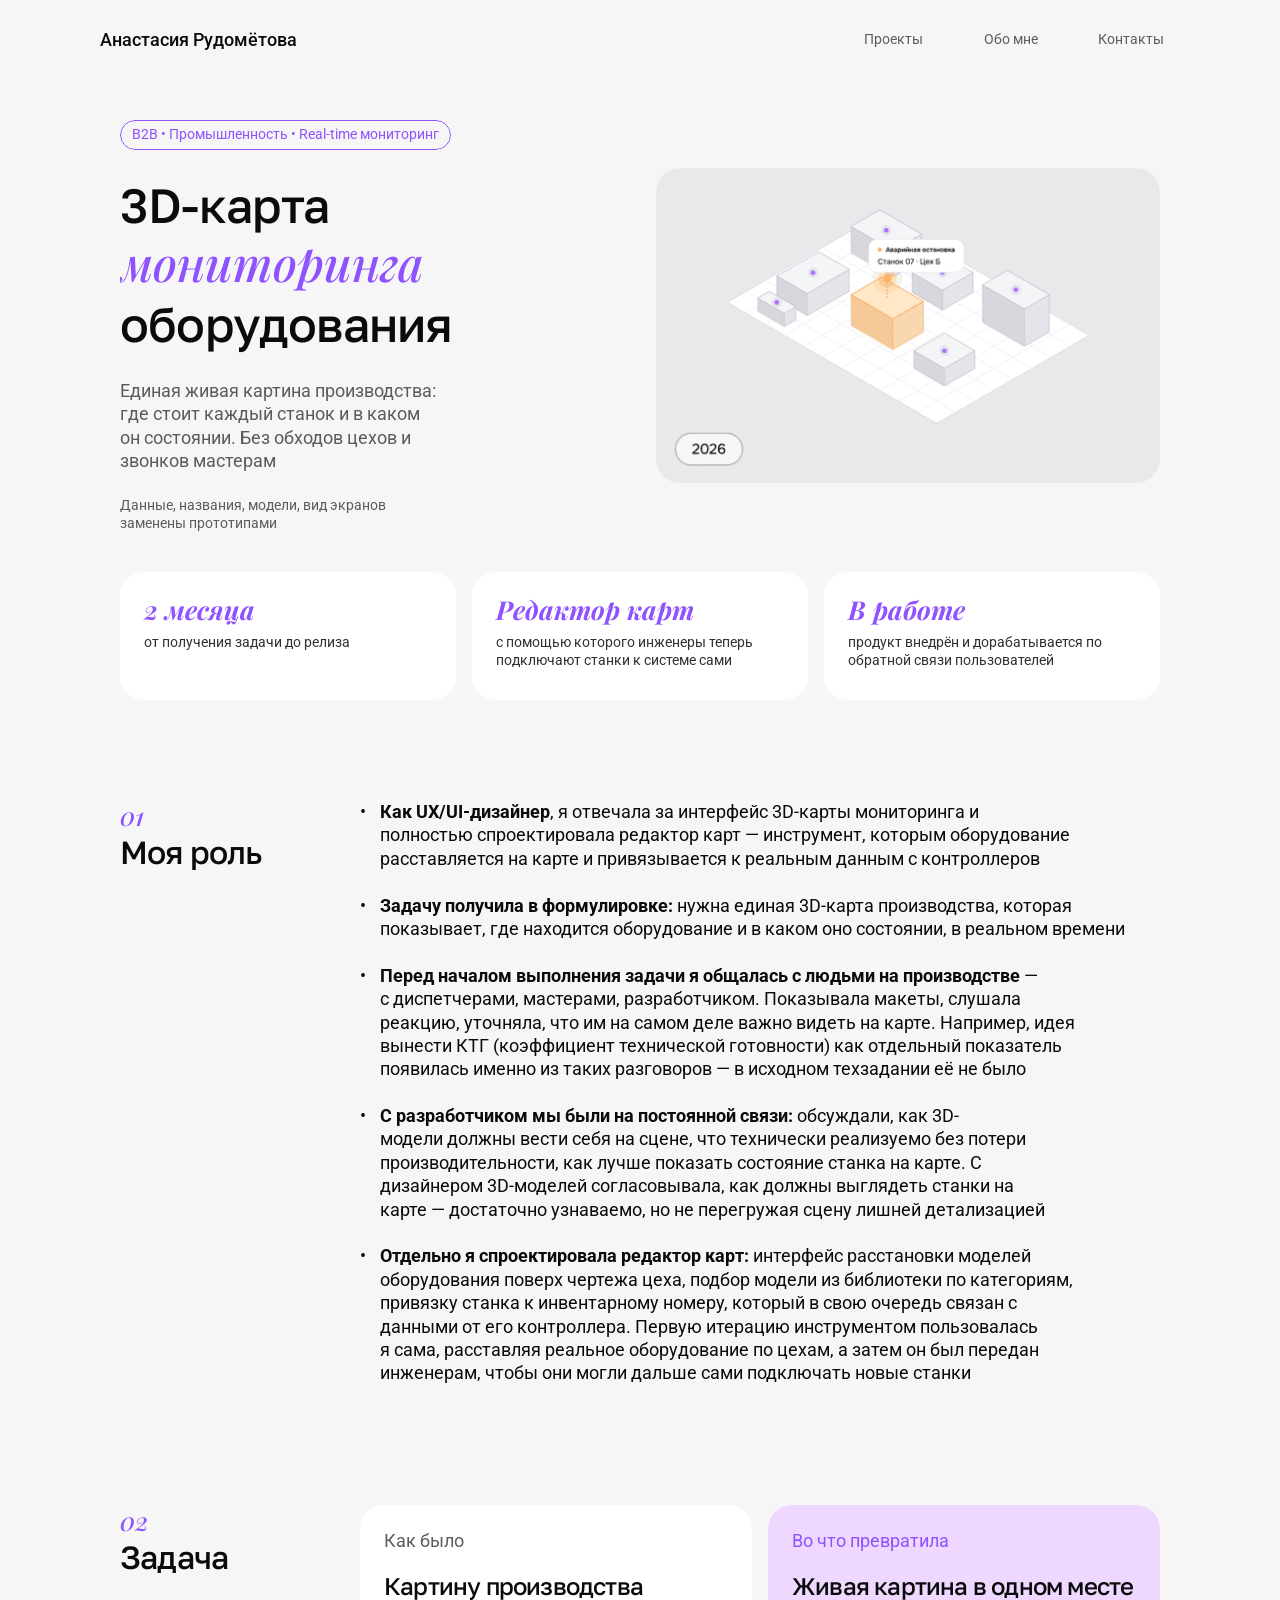
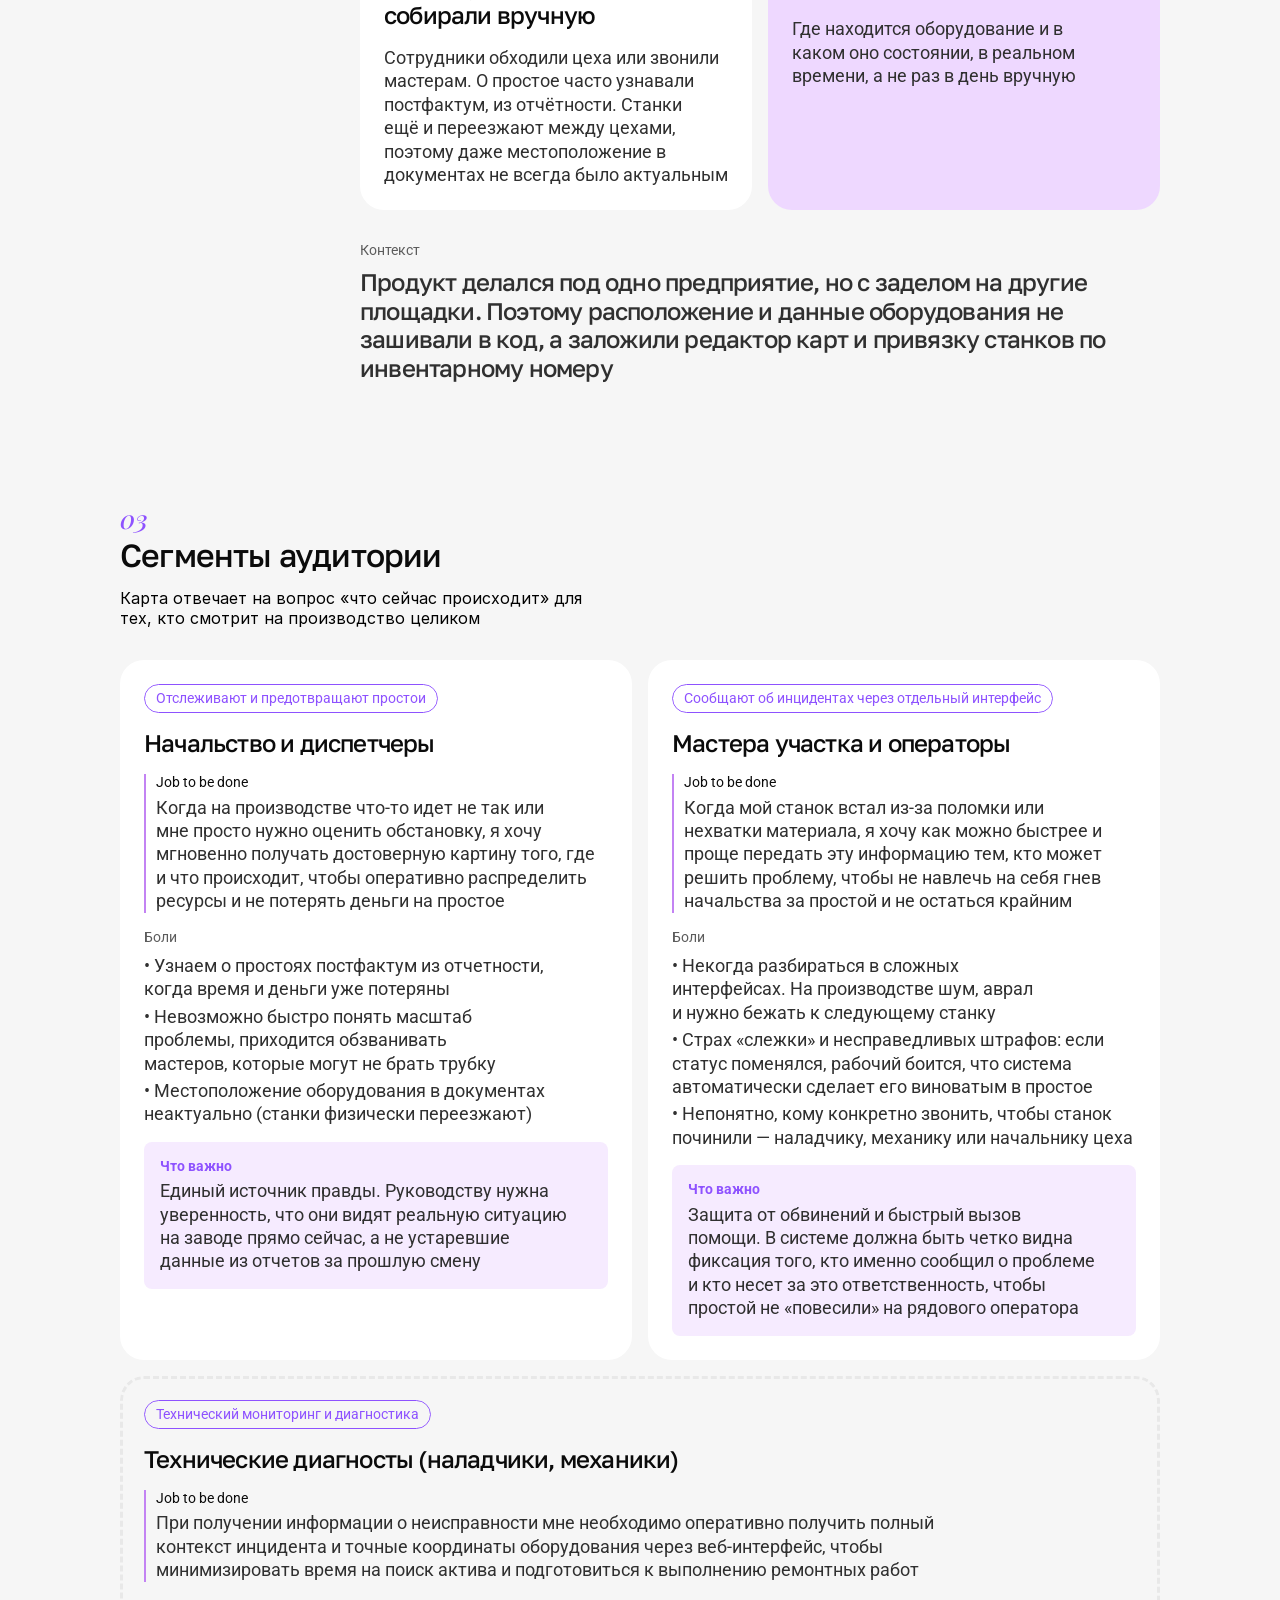
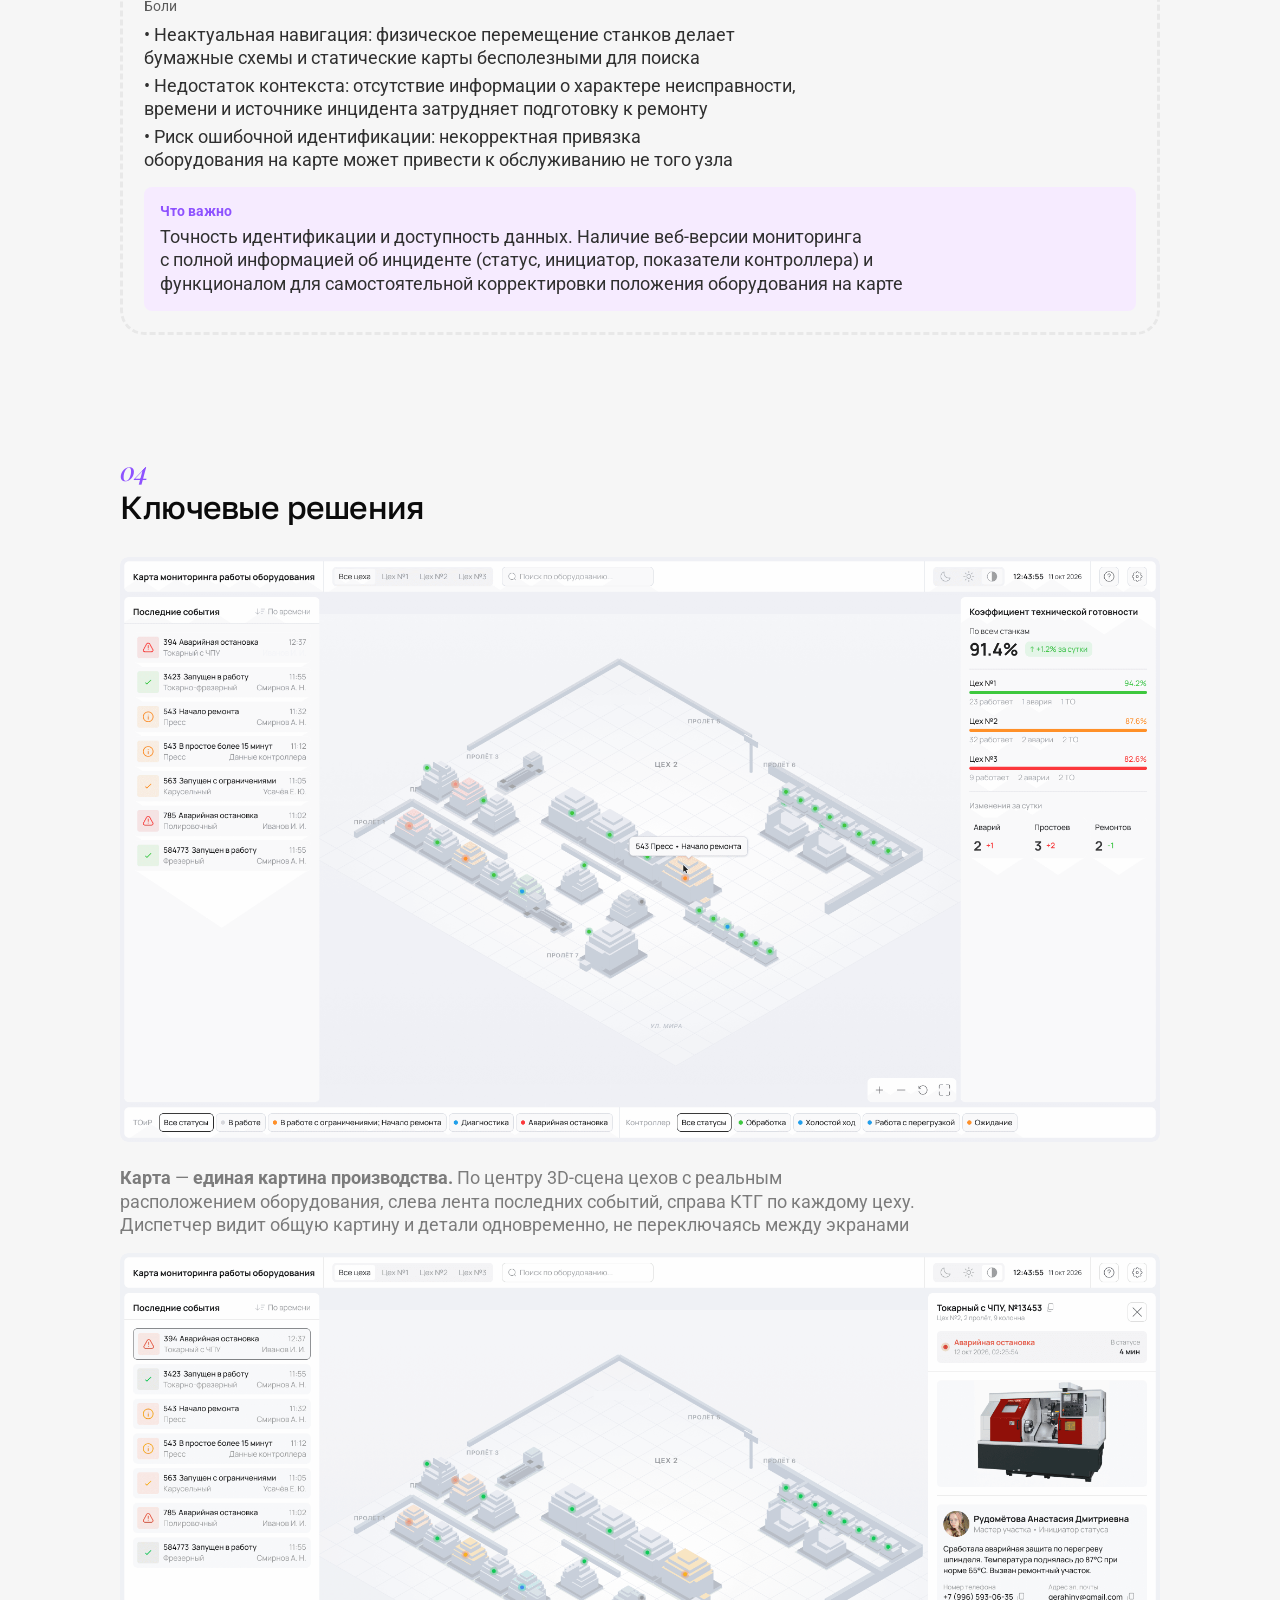
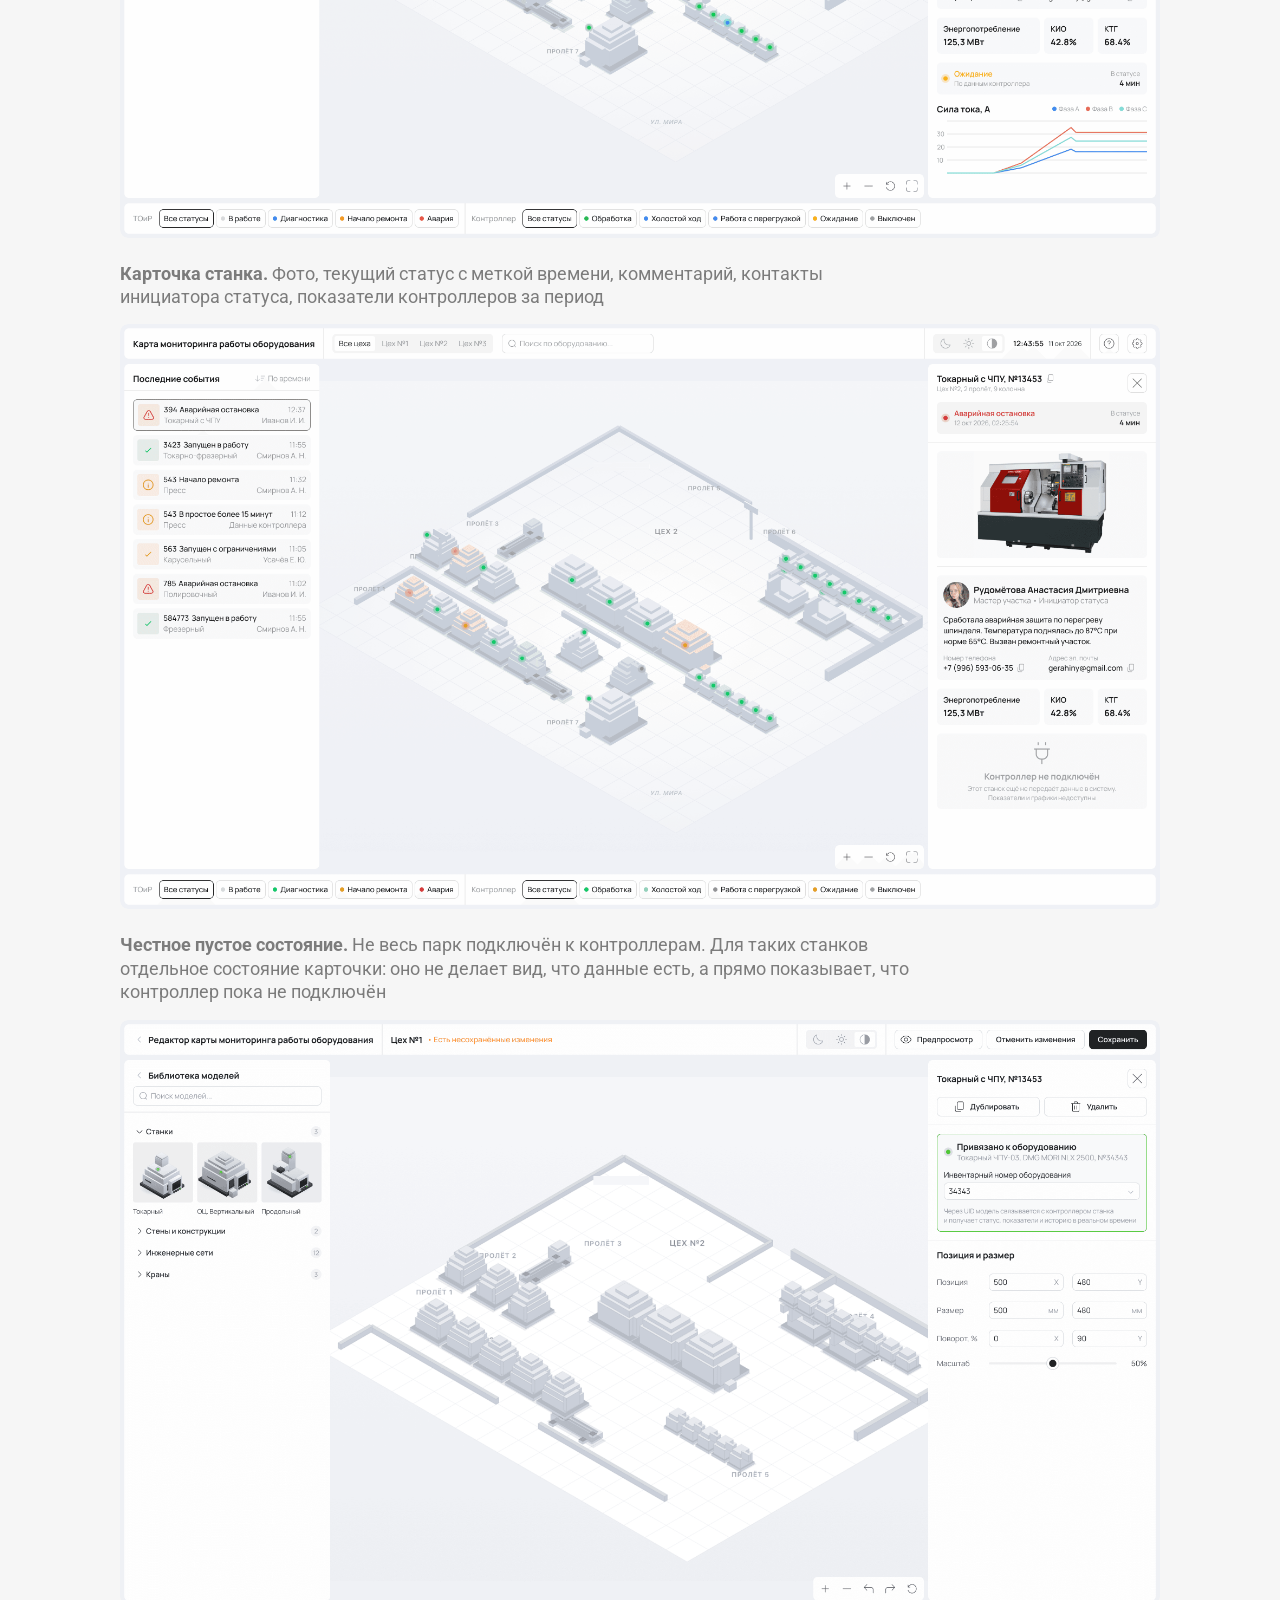
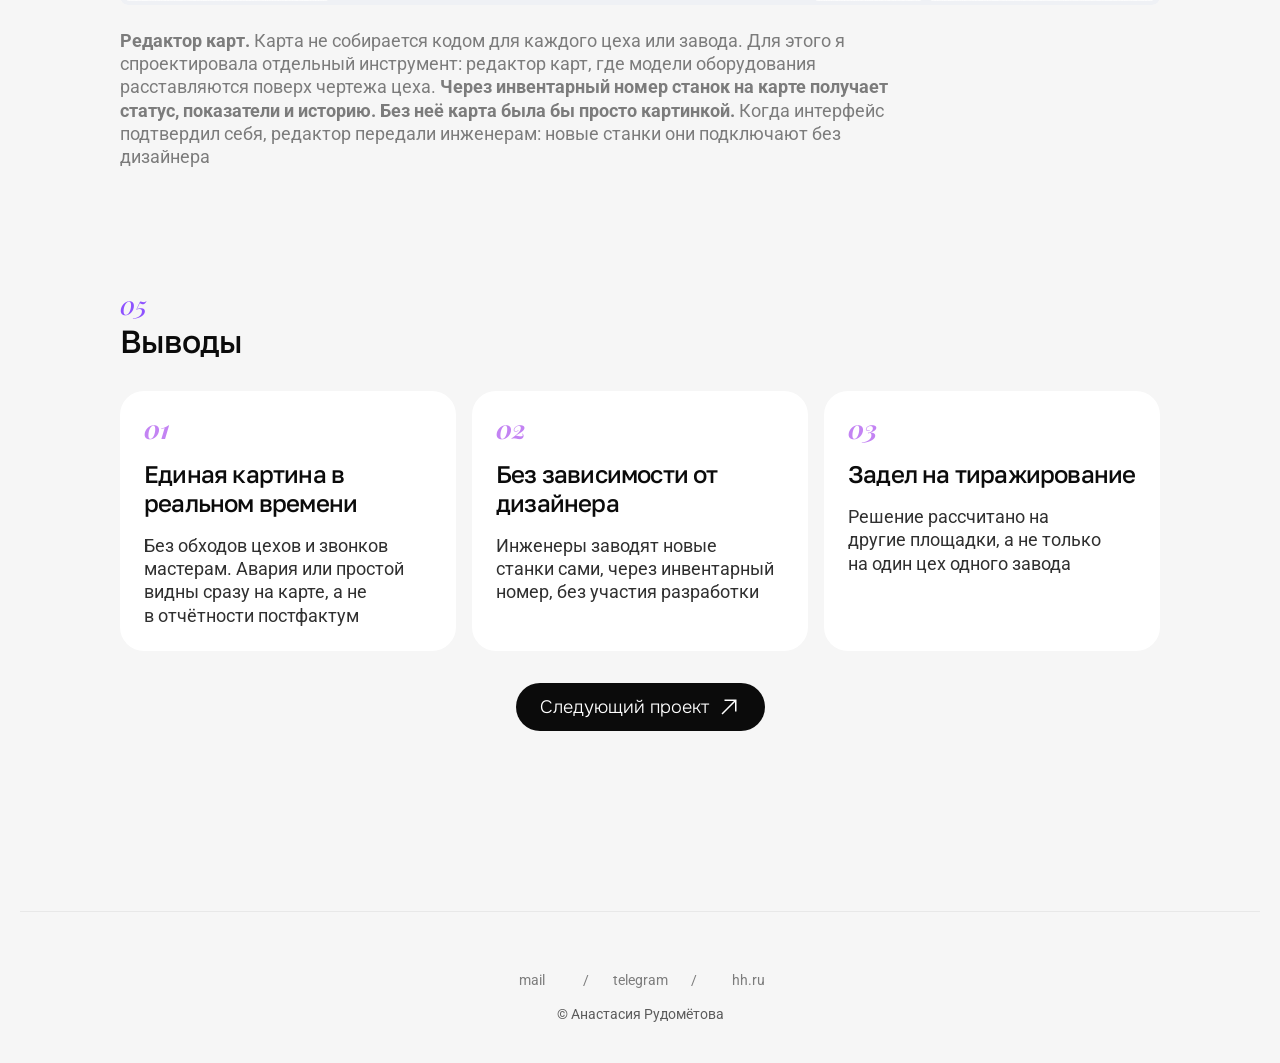
==== 3d-map-incident-monitoring.html @ ee51700d "Перенос сайта с Framer на собственные файлы - Картинки и шрифты (Framer и Google Fonts) скачаны в as" ====
<!DOCTYPE html>


<html dir="ltr" lang="ru">
<head>
<meta charset="utf-8"/>
<meta content="width=device-width" name="viewport"/>

<title>Анастасия Рудомётова | UX/UI дизайнер</title>
<meta content="Продуктовый UX/UI дизайнер с 3+ годами опыта в B2B и корпоративных системах. Проектирую сложные интерфейсы и рабочие процессы. Портфолио и кейсы" name="description"/>





<!-- Open Graph -->
<meta content="website" property="og:type"/>
<meta content="Анастасия Рудомётова | UX/UI дизайнер" property="og:title"/>
<meta content="Продуктовый UX/UI дизайнер с 3+ годами опыта в B2B и корпоративных системах. Проектирую сложные интерфейсы и рабочие процессы. Портфолио и кейсы" property="og:description"/>
<meta content="summary_large_image" name="twitter:card"/>
<meta content="Анастасия Рудомётова | UX/UI дизайнер" name="twitter:title"/>
<meta content="Продуктовый UX/UI дизайнер с 3+ годами опыта в B2B и корпоративных системах. Проектирую сложные интерфейсы и рабочие процессы. Портфолио и кейсы" name="twitter:description"/>

<style data-site-font-css="">/* cyrillic-ext */
@font-face {
  font-family: 'Onest';
  font-style: normal;
  font-weight: 300;
  font-display: swap;
  src: url(/assets/fonts/google/onest-gNMZW3F-SZuj7zOT0IfSjTS16cPhqx-puBtNcWU.woff2) format('woff2');
  unicode-range: U+0460-052F, U+1C80-1C8A, U+20B4, U+2DE0-2DFF, U+A640-A69F, U+FE2E-FE2F;
}
/* cyrillic */
@font-face {
  font-family: 'Onest';
  font-style: normal;
  font-weight: 300;
  font-display: swap;
  src: url(/assets/fonts/google/onest-gNMZW3F-SZuj7zOT0IfSjTS16cPhqx-psRtNcWU.woff2) format('woff2');
  unicode-range: U+0301, U+0400-045F, U+0490-0491, U+04B0-04B1, U+2116;
}
/* math */
@font-face {
  font-family: 'Onest';
  font-style: normal;
  font-weight: 300;
  font-display: swap;
  src: url(/assets/fonts/google/onest-gNMZW3F-SZuj7zOT0IfSjTS16cPhqx-pyRtNcWU.woff2) format('woff2');
  unicode-range: U+0302-0303, U+0305, U+0307-0308, U+0310, U+0312, U+0315, U+031A, U+0326-0327, U+032C, U+032F-0330, U+0332-0333, U+0338, U+033A, U+0346, U+034D, U+0391-03A1, U+03A3-03A9, U+03B1-03C9, U+03D1, U+03D5-03D6, U+03F0-03F1, U+03F4-03F5, U+2016-2017, U+2034-2038, U+203C, U+2040, U+2043, U+2047, U+2050, U+2057, U+205F, U+2070-2071, U+2074-209F, U+20D0-20DC, U+20E1, U+20E5-20EF, U+2100-2112, U+2114-2115, U+2117-2121, U+2123-214F, U+2190, U+2192, U+2194-21AE, U+21B0-21E5, U+21F1-21F2, U+21F4-2211, U+2213-2214, U+2216-22FF, U+2308-230B, U+2310, U+2319, U+231C-2321, U+2336-237A, U+237C, U+2395, U+239B-23B7, U+23D0, U+23DC-23E1, U+2474-2475, U+25AF, U+25B3, U+25B7, U+25BD, U+25C1, U+25CA, U+25CC, U+25FB, U+266D-266F, U+27C0-27FF, U+2900-2AFF, U+2B0E-2B11, U+2B30-2B4C, U+2BFE, U+3030, U+FF5B, U+FF5D, U+1D400-1D7FF, U+1EE00-1EEFF;
}
/* symbols */
@font-face {
  font-family: 'Onest';
  font-style: normal;
  font-weight: 300;
  font-display: swap;
  src: url(/assets/fonts/google/onest-gNMZW3F-SZuj7zOT0IfSjTS16cPhqx-p2xtNcWU.woff2) format('woff2');
  unicode-range: U+0001-000C, U+000E-001F, U+007F-009F, U+20DD-20E0, U+20E2-20E4, U+2150-218F, U+2190, U+2192, U+2194-2199, U+21AF, U+21E6-21F0, U+21F3, U+2218-2219, U+2299, U+22C4-22C6, U+2300-243F, U+2440-244A, U+2460-24FF, U+25A0-27BF, U+2800-28FF, U+2921-2922, U+2981, U+29BF, U+29EB, U+2B00-2BFF, U+4DC0-4DFF, U+FFF9-FFFB, U+10140-1018E, U+10190-1019C, U+101A0, U+101D0-101FD, U+102E0-102FB, U+10E60-10E7E, U+1D2C0-1D2D3, U+1D2E0-1D37F, U+1F000-1F0FF, U+1F100-1F1AE, U+1F1E6-1F1FF, U+1F30D-1F30F, U+1F315, U+1F31C, U+1F31E, U+1F320-1F32C, U+1F336, U+1F378, U+1F37D, U+1F382, U+1F393-1F39F, U+1F3A7-1F3A8, U+1F3AC-1F3AF, U+1F3C2, U+1F3C4-1F3C6, U+1F3CA-1F3CE, U+1F3D4-1F3E0, U+1F3ED, U+1F3F1-1F3F3, U+1F3F5-1F3F7, U+1F408, U+1F415, U+1F41F, U+1F426, U+1F43F, U+1F441-1F442, U+1F444, U+1F446-1F449, U+1F44C-1F44E, U+1F453, U+1F46A, U+1F47D, U+1F4A3, U+1F4B0, U+1F4B3, U+1F4B9, U+1F4BB, U+1F4BF, U+1F4C8-1F4CB, U+1F4D6, U+1F4DA, U+1F4DF, U+1F4E3-1F4E6, U+1F4EA-1F4ED, U+1F4F7, U+1F4F9-1F4FB, U+1F4FD-1F4FE, U+1F503, U+1F507-1F50B, U+1F50D, U+1F512-1F513, U+1F53E-1F54A, U+1F54F-1F5FA, U+1F610, U+1F650-1F67F, U+1F687, U+1F68D, U+1F691, U+1F694, U+1F698, U+1F6AD, U+1F6B2, U+1F6B9-1F6BA, U+1F6BC, U+1F6C6-1F6CF, U+1F6D3-1F6D7, U+1F6E0-1F6EA, U+1F6F0-1F6F3, U+1F6F7-1F6FC, U+1F700-1F80B, U+1F810-1F847, U+1F850-1F859, U+1F860-1F887, U+1F890-1F8AD, U+1F8B0-1F8BB, U+1F8C0-1F8C1, U+1F8D0-1F8D8, U+1F900-1F90B, U+1F93B, U+1F946, U+1F984, U+1F996, U+1F9E9, U+1FA00-1FA6F, U+1FA70-1FA7C, U+1FA80-1FAC6, U+1FAC8, U+1FACC-1FADD, U+1FADF-1FAEB, U+1FAEF-1FAFA, U+1FB00-1FBFF;
}
/* vietnamese */
@font-face {
  font-family: 'Onest';
  font-style: normal;
  font-weight: 300;
  font-display: swap;
  src: url(/assets/fonts/google/onest-gNMZW3F-SZuj7zOT0IfSjTS16cPhqx-puhtNcWU.woff2) format('woff2');
  unicode-range: U+0102-0103, U+0110-0111, U+0128-0129, U+0168-0169, U+01A0-01A1, U+01AF-01B0, U+0300-0301, U+0303-0304, U+0308-0309, U+0323, U+0329, U+1EA0-1EF9, U+20AB;
}
/* latin-ext */
@font-face {
  font-family: 'Onest';
  font-style: normal;
  font-weight: 300;
  font-display: swap;
  src: url(/assets/fonts/google/onest-gNMZW3F-SZuj7zOT0IfSjTS16cPhqx-puxtNcWU.woff2) format('woff2');
  unicode-range: U+0100-02BA, U+02BD-02C5, U+02C7-02CC, U+02CE-02D7, U+02DD-02FF, U+0304, U+0308, U+0329, U+1D00-1DBF, U+1E00-1E9F, U+1EF2-1EFF, U+2020, U+20A0-20AB, U+20AD-20C4, U+2113, U+2C60-2C7F, U+A720-A7FF;
}
/* latin */
@font-face {
  font-family: 'Onest';
  font-style: normal;
  font-weight: 300;
  font-display: swap;
  src: url(/assets/fonts/google/onest-gNMZW3F-SZuj7zOT0IfSjTS16cPhqx-ptRtN.woff2) format('woff2');
  unicode-range: U+0000-00FF, U+0131, U+0152-0153, U+02BB-02BC, U+02C6, U+02DA, U+02DC, U+0304, U+0308, U+0329, U+2000-206F, U+20AC, U+2122, U+2191, U+2193, U+2212, U+2215, U+FEFF, U+FFFD;
}

@font-face { font-family: "Golos Text"; src: url("/assets/fonts/google/golostext-q5uXsoe9Lv5t7Meb31EcOR9UdVTNs822plVRRQ5ZEr8zXcyx.woff2"); font-display: swap; font-style: normal; font-weight: 400 }
@font-face { font-family: "Playfair Display"; src: url("/assets/fonts/google/playfairdisplay-nuFRD-vYSZviVYUb_rj3ij__anPXDTnCjmHKM4nYO7KN_pqTbtPK-F2rA0s.woff2"); font-display: swap; font-style: italic; font-weight: 500 }
@font-face { font-family: "Golos Text"; src: url("/assets/fonts/google/golostext-q5uXsoe9Lv5t7Meb31EcOR9UdVTNs822plVjRQ5ZEr8zXcyx.woff2"); font-display: swap; font-style: normal; font-weight: 500 }
@font-face { font-family: "Playfair Display"; src: url("/assets/fonts/google/playfairdisplay-nuFRD-vYSZviVYUb_rj3ij__anPXDTnCjmHKM4nYO7KN_qiTbtPK-F2rA0s.woff2"); font-display: swap; font-style: italic; font-weight: 400 }
@font-face { font-family: "Roboto"; src: url("/assets/fonts/google/roboto-KFOMCnqEu92Fr1ME7kSn66aGLdTylUAMQXC89YmC2DPNWubEbWmWggvWl0Qn.woff2"); font-display: swap; font-style: normal; font-weight: 400 }
@font-face { font-family: "Roboto"; src: url("/assets/fonts/google/roboto-KFOMCnqEu92Fr1ME7kSn66aGLdTylUAMQXC89YmC2DPNWuYjammWggvWl0Qn.woff2"); font-display: swap; font-style: normal; font-weight: 700 }
@font-face { font-family: "Roboto"; src: url("/assets/fonts/google/roboto-KFOKCnqEu92Fr1Mu53ZEC9_Vu3r1gIhOszmOClHrs6ljXfMMLmbXiAr0klQnx24.woff2"); font-display: swap; font-style: italic; font-weight: 700 }
@font-face { font-family: "Roboto"; src: url("/assets/fonts/google/roboto-KFOKCnqEu92Fr1Mu53ZEC9_Vu3r1gIhOszmOClHrs6ljXfMMLoHQiAr0klQnx24.woff2"); font-display: swap; font-style: italic; font-weight: 400 }
@font-face { font-family: "Golos Text"; src: url("/assets/fonts/google/golostext-q5uXsoe9Lv5t7Meb31EcOR9UdVTNs822plW2Qg5ZEr8zXcyx.woff2"); font-display: swap; font-style: normal; font-weight: 700 }
@font-face { font-family: "Playfair Display"; src: url("/assets/fonts/google/playfairdisplay-nuFRD-vYSZviVYUb_rj3ij__anPXDTnCjmHKM4nYO7KN_k-UbtPK-F2rA0s.woff2"); font-display: swap; font-style: italic; font-weight: 700 }
@font-face { font-family: "Roboto"; src: url("/assets/fonts/google/roboto-KFOMCnqEu92Fr1ME7kSn66aGLdTylUAMQXC89YmC2DPNWub2bWmWggvWl0Qn.woff2"); font-display: swap; font-style: normal; font-weight: 500 }
@font-face { font-family: "Roboto"; src: url("/assets/fonts/google/roboto-KFOKCnqEu92Fr1Mu53ZEC9_Vu3r1gIhOszmOClHrs6ljXfMMLl_XiAr0klQnx24.woff2"); font-display: swap; font-style: italic; font-weight: 600 }
@font-face { font-family: "Roboto"; src: url("/assets/fonts/google/roboto-KFOKCnqEu92Fr1Mu53ZEC9_Vu3r1gIhOszmOClHrs6ljXfMMLrPQiAr0klQnx24.woff2"); font-display: swap; font-style: italic; font-weight: 500 }
@font-face { font-family: "Inter"; src: url("/assets/fonts/05KsVHGDmqXSBXM4yRZ65P8i0s.woff2"); font-style: italic; font-weight: 900; unicode-range: U+0460-052F, U+1C80-1C88, U+20B4, U+2DE0-2DFF, U+A640-A69F, U+FE2E-FE2F }
@font-face { font-family: "Inter"; src: url("/assets/fonts/ky8ovPukK4dJ1Pxq74qGhOqCYI.woff2"); font-style: italic; font-weight: 900; unicode-range: U+0301, U+0400-045F, U+0490-0491, U+04B0-04B1, U+2116 }
@font-face { font-family: "Inter"; src: url("/assets/fonts/vvNSqIj42qeQ2bvCRBIWKHscrc.woff2"); font-style: italic; font-weight: 900; unicode-range: U+1F00-1FFF }
@font-face { font-family: "Inter"; src: url("/assets/fonts/3ZmXbBKToJifDV9gwcifVd1tEY.woff2"); font-style: italic; font-weight: 900; unicode-range: U+0370-03FF }
@font-face { font-family: "Inter"; src: url("/assets/fonts/FNfhX3dt4ChuLJq2PwdlxHO7PU.woff2"); font-style: italic; font-weight: 900; unicode-range: U+0100-024F, U+0259, U+1E00-1EFF, U+2020, U+20A0-20AB, U+20AD-20CF, U+2113, U+2C60-2C7F, U+A720-A7FF }
@font-face { font-family: "Inter"; src: url("/assets/fonts/gcnfba68tfm7qAyrWRCf9r34jg.woff2"); font-style: italic; font-weight: 900; unicode-range: U+0000-00FF, U+0131, U+0152-0153, U+02BB-02BC, U+02C6, U+02DA, U+02DC, U+2000-206F, U+2070, U+2074-207E, U+2080-208E, U+20AC, U+2122, U+2191, U+2193, U+2212, U+2215, U+FEFF, U+FFFD }
@font-face { font-family: "Inter"; src: url("/assets/fonts/efTfQcBJ53kM2pB1hezSZ3RDUFs.woff2"); font-style: italic; font-weight: 900; unicode-range: U+0102-0103, U+0110-0111, U+0128-0129, U+0168-0169, U+01A0-01A1, U+01AF-01B0, U+1EA0-1EF9, U+20AB }
@font-face { font-family: "Inter"; src: url("/assets/fonts/H89BbHkbHDzlxZzxi8uPzTsp90.woff2"); font-display: swap; font-style: italic; font-weight: 700; unicode-range: U+0460-052F, U+1C80-1C88, U+20B4, U+2DE0-2DFF, U+A640-A69F, U+FE2E-FE2F }
@font-face { font-family: "Inter"; src: url("/assets/fonts/u6gJwDuwB143kpNK1T1MDKDWkMc.woff2"); font-display: swap; font-style: italic; font-weight: 700; unicode-range: U+0301, U+0400-045F, U+0490-0491, U+04B0-04B1, U+2116 }
@font-face { font-family: "Inter"; src: url("/assets/fonts/43sJ6MfOPh1LCJt46OvyDuSbA6o.woff2"); font-display: swap; font-style: italic; font-weight: 700; unicode-range: U+1F00-1FFF }
@font-face { font-family: "Inter"; src: url("/assets/fonts/wccHG0r4gBDAIRhfHiOlq6oEkqw.woff2"); font-display: swap; font-style: italic; font-weight: 700; unicode-range: U+0370-03FF }
@font-face { font-family: "Inter"; src: url("/assets/fonts/WZ367JPwf9bRW6LdTHN8rXgSjw.woff2"); font-display: swap; font-style: italic; font-weight: 700; unicode-range: U+0100-024F, U+0259, U+1E00-1EFF, U+2020, U+20A0-20AB, U+20AD-20CF, U+2113, U+2C60-2C7F, U+A720-A7FF }
@font-face { font-family: "Inter"; src: url("/assets/fonts/ia3uin3hQWqDrVloC1zEtYHWw.woff2"); font-display: swap; font-style: italic; font-weight: 700; unicode-range: U+0000-00FF, U+0131, U+0152-0153, U+02BB-02BC, U+02C6, U+02DA, U+02DC, U+2000-206F, U+2070, U+2074-207E, U+2080-208E, U+20AC, U+2122, U+2191, U+2193, U+2212, U+2215, U+FEFF, U+FFFD }
@font-face { font-family: "Inter"; src: url("/assets/fonts/2A4Xx7CngadFGlVV4xrO06OBHY.woff2"); font-display: swap; font-style: italic; font-weight: 700; unicode-range: U+0102-0103, U+0110-0111, U+0128-0129, U+0168-0169, U+01A0-01A1, U+01AF-01B0, U+1EA0-1EF9, U+20AB }
@font-face { font-family: "Inter"; src: url("/assets/fonts/mkY5Sgyq51ik0AMrSBwhm9DJg.woff2"); font-style: normal; font-weight: 900; unicode-range: U+0460-052F, U+1C80-1C88, U+20B4, U+2DE0-2DFF, U+A640-A69F, U+FE2E-FE2F }
@font-face { font-family: "Inter"; src: url("/assets/fonts/X5hj6qzcHUYv7h1390c8Rhm6550.woff2"); font-style: normal; font-weight: 900; unicode-range: U+0301, U+0400-045F, U+0490-0491, U+04B0-04B1, U+2116 }
@font-face { font-family: "Inter"; src: url("/assets/fonts/gQhNpS3tN86g8RcVKYUUaKt2oMQ.woff2"); font-style: normal; font-weight: 900; unicode-range: U+1F00-1FFF }
@font-face { font-family: "Inter"; src: url("/assets/fonts/cugnVhSraaRyANCaUtI5FV17wk.woff2"); font-style: normal; font-weight: 900; unicode-range: U+0370-03FF }
@font-face { font-family: "Inter"; src: url("/assets/fonts/5HcVoGak8k5agFJSaKa4floXVu0.woff2"); font-style: normal; font-weight: 900; unicode-range: U+0100-024F, U+0259, U+1E00-1EFF, U+2020, U+20A0-20AB, U+20AD-20CF, U+2113, U+2C60-2C7F, U+A720-A7FF }
@font-face { font-family: "Inter"; src: url("/assets/fonts/rZ5DdENNqIdFTIyQQiP5isO7M.woff2"); font-style: normal; font-weight: 900; unicode-range: U+0000-00FF, U+0131, U+0152-0153, U+02BB-02BC, U+02C6, U+02DA, U+02DC, U+2000-206F, U+2070, U+2074-207E, U+2080-208E, U+20AC, U+2122, U+2191, U+2193, U+2212, U+2215, U+FEFF, U+FFFD }
@font-face { font-family: "Inter"; src: url("/assets/fonts/P2Bw01CtL0b9wqygO0sSVogWbo.woff2"); font-style: normal; font-weight: 900; unicode-range: U+0102-0103, U+0110-0111, U+0128-0129, U+0168-0169, U+01A0-01A1, U+01AF-01B0, U+1EA0-1EF9, U+20AB }
@font-face { font-family: "Montserrat"; src: url("/assets/fonts/DI2GHUWG3WKRXISSCTNDMTWKWZC25UIW.woff2"); font-display: swap; font-style: normal; font-weight: 400 }
@font-face { font-family: "Inter"; src: url("/assets/fonts/5vvr9Vy74if2I6bQbJvbw7SY1pQ.woff2"); font-display: swap; font-style: normal; font-weight: 400; unicode-range: U+0460-052F, U+1C80-1C88, U+20B4, U+2DE0-2DFF, U+A640-A69F, U+FE2E-FE2F }
@font-face { font-family: "Inter"; src: url("/assets/fonts/EOr0mi4hNtlgWNn9if640EZzXCo.woff2"); font-display: swap; font-style: normal; font-weight: 400; unicode-range: U+0301, U+0400-045F, U+0490-0491, U+04B0-04B1, U+2116 }
@font-face { font-family: "Inter"; src: url("/assets/fonts/Y9k9QrlZAqio88Klkmbd8VoMQc.woff2"); font-display: swap; font-style: normal; font-weight: 400; unicode-range: U+1F00-1FFF }
@font-face { font-family: "Inter"; src: url("/assets/fonts/OYrD2tBIBPvoJXiIHnLoOXnY9M.woff2"); font-display: swap; font-style: normal; font-weight: 400; unicode-range: U+0370-03FF }
@font-face { font-family: "Inter"; src: url("/assets/fonts/JeYwfuaPfZHQhEG8U5gtPDZ7WQ.woff2"); font-display: swap; font-style: normal; font-weight: 400; unicode-range: U+0100-024F, U+0259, U+1E00-1EFF, U+2020, U+20A0-20AB, U+20AD-20CF, U+2113, U+2C60-2C7F, U+A720-A7FF }
@font-face { font-family: "Inter"; src: url("/assets/fonts/GrgcKwrN6d3Uz8EwcLHZxwEfC4.woff2"); font-display: swap; font-style: normal; font-weight: 400; unicode-range: U+0000-00FF, U+0131, U+0152-0153, U+02BB-02BC, U+02C6, U+02DA, U+02DC, U+2000-206F, U+2070, U+2074-207E, U+2080-208E, U+20AC, U+2122, U+2191, U+2193, U+2212, U+2215, U+FEFF, U+FFFD }
@font-face { font-family: "Inter"; src: url("/assets/fonts/b6Y37FthZeALduNqHicBT6FutY.woff2"); font-display: swap; font-style: normal; font-weight: 400; unicode-range: U+0102-0103, U+0110-0111, U+0128-0129, U+0168-0169, U+01A0-01A1, U+01AF-01B0, U+1EA0-1EF9, U+20AB }
@font-face { font-family: "Inter"; src: url("/assets/fonts/DpPBYI0sL4fYLgAkX8KXOPVt7c.woff2"); font-display: swap; font-style: normal; font-weight: 700; unicode-range: U+0460-052F, U+1C80-1C88, U+20B4, U+2DE0-2DFF, U+A640-A69F, U+FE2E-FE2F }
@font-face { font-family: "Inter"; src: url("/assets/fonts/4RAEQdEOrcnDkhHiiCbJOw92Lk.woff2"); font-display: swap; font-style: normal; font-weight: 700; unicode-range: U+0301, U+0400-045F, U+0490-0491, U+04B0-04B1, U+2116 }
@font-face { font-family: "Inter"; src: url("/assets/fonts/1K3W8DizY3v4emK8Mb08YHxTbs.woff2"); font-display: swap; font-style: normal; font-weight: 700; unicode-range: U+1F00-1FFF }
@font-face { font-family: "Inter"; src: url("/assets/fonts/tUSCtfYVM1I1IchuyCwz9gDdQ.woff2"); font-display: swap; font-style: normal; font-weight: 700; unicode-range: U+0370-03FF }
@font-face { font-family: "Inter"; src: url("/assets/fonts/VgYFWiwsAC5OYxAycRXXvhze58.woff2"); font-display: swap; font-style: normal; font-weight: 700; unicode-range: U+0100-024F, U+0259, U+1E00-1EFF, U+2020, U+20A0-20AB, U+20AD-20CF, U+2113, U+2C60-2C7F, U+A720-A7FF }
@font-face { font-family: "Inter"; src: url("/assets/fonts/syRNPWzAMIrcJ3wIlPIP43KjQs.woff2"); font-display: swap; font-style: normal; font-weight: 700; unicode-range: U+0000-00FF, U+0131, U+0152-0153, U+02BB-02BC, U+02C6, U+02DA, U+02DC, U+2000-206F, U+2070, U+2074-207E, U+2080-208E, U+20AC, U+2122, U+2191, U+2193, U+2212, U+2215, U+FEFF, U+FFFD }
@font-face { font-family: "Inter"; src: url("/assets/fonts/GIryZETIX4IFypco5pYZONKhJIo.woff2"); font-display: swap; font-style: normal; font-weight: 700; unicode-range: U+0102-0103, U+0110-0111, U+0128-0129, U+0168-0169, U+01A0-01A1, U+01AF-01B0, U+1EA0-1EF9, U+20AB }
@font-face { font-family: "Onest Placeholder"; src: local("Arial"); ascent-override: 91.42%; descent-override: 28.75%; line-gap-override: 0.00%; size-adjust: 106.10% }
@font-face { font-family: "Golos Text Placeholder"; src: local("Arial"); ascent-override: 90.05%; descent-override: 20.21%; line-gap-override: 0.00%; size-adjust: 108.83% }
@font-face { font-family: "Playfair Display Placeholder"; src: local("Times New Roman"); ascent-override: 97.38%; descent-override: 22.59%; line-gap-override: 0.00%; size-adjust: 111.11% }
@font-face { font-family: "Roboto Placeholder"; src: local("Arial"); ascent-override: 92.43%; descent-override: 24.32%; line-gap-override: 0.00%; size-adjust: 100.37% }
@font-face { font-family: "Inter Placeholder"; src: local("Arial"); ascent-override: 89.79%; descent-override: 22.36%; line-gap-override: 0.00%; size-adjust: 107.89% }
@font-face { font-family: "Montserrat Placeholder"; src: local("Arial"); ascent-override: 84.95%; descent-override: 22.03%; line-gap-override: 0.00%; size-adjust: 113.95% }</style>


<!-- Initialize gtag before head-end custom code can call it. -->
<script>
	  window.dataLayer = window.dataLayer || [];
	  function gtag(){window.dataLayer.push(arguments);}
	  gtag('js', new Date());
	  gtag('config', 'G-B1NQM0LFKT');
	</script>
<meta content="max-image-preview:large" name="robots"/><style data-site-breakpoint-css="">@media(min-width: 1440px){.hidden-130nw8t{display:none!important}}@media(min-width: 1200px) and (max-width: 1439.98px){.hidden-zsbk3p{display:none!important}}@media(min-width: 810px) and (max-width: 1199.98px){.hidden-xx6iy0{display:none!important}}@media(max-width: 809.98px){.hidden-1xh9mdn{display:none!important}}@media(min-width: 1440px){.hidden-1xy0toq{display:none!important}}@media(min-width: 1200px) and (max-width: 1439.98px){.hidden-152glpt{display:none!important}}@media(min-width: 810px) and (max-width: 1199.98px){.hidden-1mdj16h{display:none!important}}@media(max-width: 809.98px){.hidden-71cz7w{display:none!important}}</style><style data-site-components="site-lib-cursors-host site-2I9Iv PropertyOverrides site-d1bxR site-lib-combinedCSSRules site-xv9gG site-O4AFV site-wYYt9 site-BKcOv site-E4Mml site-DRJ1o site-8s2c9 site-svRbB site-LRD21 site-UT5PH" data-site-css-ssr-minified="">html,body,#main{box-sizing:border-box;margin:0;padding:0}:root{-webkit-font-smoothing:antialiased;-moz-osx-font-smoothing:grayscale}*{box-sizing:border-box;-webkit-font-smoothing:inherit}h1,h2,h3,h4,h5,h6,p,figure{margin:0}body,input,textarea,select,button{font-family:sans-serif;font-size:12px}body{--token-597da178-2e77-4bea-8eb7-f12f5010f083:#c383f3;--token-c40000ae-904f-4928-80cb-4b854d70c0b4:#000;--token-2b9e9f96-0c35-4795-b915-59e721620b20:#7c7c7c;--token-028a1df2-9373-4cb0-8cc7-a6b1512a0cab:#f6f6f6;--token-790325e6-a4e0-4195-a182-d715595749b3:#00aaff80;--token-8d589923-b843-4a88-886d-50bf1e3f9a40:#0b0b0b;--token-21c2ef3c-f6a4-4ada-af40-ed071854e915:#e8e8e8;--token-c6d9d641-5b9c-4baf-85bf-3ecf83f1b8ed:#fff;--token-31bf6bfa-a083-41c5-b025-2cdc040f92d8:#f6f6f6;--token-a91b8625-a397-4ffa-aebf-00fd1ff18ca9:#fff;--token-fa39f602-c1df-41e0-abf1-78c1c63a645f:#5c5c5c;--token-f6d4c585-ff89-4182-b607-9d5da8c1ebc4:#fff;--token-aff6908e-9a16-4456-928d-df3b4ad1fc61:#eed8ff;--token-4059a8c3-0701-4ba5-9dab-781874a53501:#e1b8ff;--token-95384be9-283e-48f3-8c7a-61d7069ebf1c:#8e52ff;--token-ddbab71c-331e-414f-ba86-1d262e729217:#000;--token-4caef65f-d325-4cd6-9353-617bd3de467a:#ebebeb;--token-342ee82f-0eae-4ad0-a3f2-7aa809c93e85:#c383f3;--token-bfe0ac6f-e097-48f7-a2bd-ebc6d586f42a:#0006;--token-99e9f4a8-a01c-4d09-ad21-032d659b5108:#303030}@media (prefers-color-scheme:dark){body{--token-a91b8625-a397-4ffa-aebf-00fd1ff18ca9:#121212;--token-f6d4c585-ff89-4182-b607-9d5da8c1ebc4:#000}}@supports (z-index:calc(infinity)){#__site-badge-container{--infinity:infinity}}#__site-badge-container{pointer-events:none;width:100%;z-index:calc(var(--infinity,2147480000));justify-content:flex-end;padding:20px;display:flex;position:fixed;bottom:0}@supports (background:-webkit-named-image(i)) and (not (grid-template-rows:subgrid)){body{--site-will-change-override:transform}}@supports (background:-webkit-named-image(i)) and (not (position-area:top right)){body{--site-will-change-filter-override:filter}}[data-site-component-type=Text] div div span,[data-site-component-type=Text] a div span,[data-site-component-type=Text] span span span,[data-site-component-type=Text] p span span,[data-site-component-type=Text] h1 span span,[data-site-component-type=Text] h2 span span,[data-site-component-type=Text] h3 span span,[data-site-component-type=Text] h4 span span,[data-site-component-type=Text] h5 span span,[data-site-component-type=Text] h6 span span,[data-site-component-type=Text] a{font-family:var(--font-family);font-style:var(--font-style);font-weight:min(calc(var(--site-font-weight-increase,0) + var(--font-weight,400)), 900);color:var(--text-color);letter-spacing:var(--letter-spacing);font-size:var(--font-size);text-transform:var(--text-transform);--text-decoration:var(--site-text-decoration-style,solid) var(--site-text-decoration,none) var(--site-text-decoration-color,currentcolor) var(--site-text-decoration-thickness,auto);--text-decoration-skip-ink:var(--site-text-decoration-skip-ink);--text-underline-offset:var(--site-text-decoration-offset);line-height:var(--line-height);--font-family:var(--site-font-family);--font-style:var(--site-font-style);--font-weight:var(--site-font-weight);--text-color:var(--site-text-color);--letter-spacing:var(--site-letter-spacing);--font-size:var(--site-font-size);--text-transform:var(--site-text-transform);--line-height:var(--site-line-height)}@supports not (color:color(display-p3 1 1 1)){p.site-text,div.site-text,h1.site-text,h2.site-text,h3.site-text,h4.site-text,h5.site-text,h6.site-text,li.site-text,ol.site-text,ul.site-text,span.site-text:not([data-text-fill]){color:var(--site-blockquote-text-color-rgb,var(--site-blockquote-text-color,var(--site-text-color-rgb,var(--site-text-color,#000))));-webkit-text-stroke-color:var(--site-text-stroke-color-rgb,var(--site-text-stroke-color,initial))}mark.site-text{background-color:var(--site-blockquote-text-background-color-rgb,var(--site-blockquote-text-background-color,var(--site-text-background-color-rgb,var(--site-text-background-color,initial))))}}@supports not (color:color(display-p3 1 1 1)){code.site-text,code.site-text span.site-text:not([data-text-fill]){color:var(--site-blockquote-text-color-rgb,var(--site-blockquote-text-color,var(--site-code-text-color-rgb,var(--site-code-text-color,var(--site-text-color-rgb,var(--site-text-color,#000))))))}}@supports not (color:color(display-p3 1 1 1)){a.site-text,span.site-text[data-nested-link]{color:var(--site-link-text-color-rgb,var(--site-link-text-color,var(--site-blockquote-text-color-rgb,var(--site-blockquote-text-color,var(--site-text-color-rgb,var(--site-text-color,#000))))));background-color:var(--site-link-text-background-color-rgb,var(--site-link-text-background-color,initial));-webkit-text-decoration-color:var(--site-link-text-decoration-color-rgb,var(--site-link-text-decoration-color,var(--site-text-decoration-color-rgb,var(--site-text-decoration-color,currentcolor))));text-decoration-color:var(--site-link-text-decoration-color-rgb,var(--site-link-text-decoration-color,var(--site-text-decoration-color-rgb,var(--site-text-decoration-color,currentcolor))))}}@supports not (color:color(display-p3 1 1 1)){code.site-text a.site-text,code.site-text a.site-text span.site-text:not([data-text-fill]),code.site-text span.site-text[data-nested-link],code.site-text span.site-text[data-nested-link] span.site-text:not([data-text-fill]){color:var(--site-link-text-color-rgb,var(--site-link-text-color,var(--site-blockquote-text-color-rgb,var(--site-blockquote-text-color,var(--site-code-text-color-rgb,var(--site-code-text-color,var(--site-text-color-rgb,var(--site-text-color,#000))))))))}}@supports not (color:color(display-p3 1 1 1)){a.site-text:hover,span.site-text[data-nested-link]:hover{color:var(--site-link-hover-text-color-rgb,var(--site-link-hover-text-color,var(--site-link-text-color-rgb,var(--site-link-text-color,var(--site-blockquote-text-color-rgb,var(--site-blockquote-text-color,var(--site-text-color-rgb,var(--site-text-color,#000))))))));background-color:var(--site-link-hover-text-background-color-rgb,var(--site-link-hover-text-background-color,var(--site-link-text-background-color-rgb,var(--site-link-text-background-color,var(--site-text-background-color-rgb,var(--site-text-background-color,initial))))));-webkit-text-decoration-color:var(--site-link-hover-text-decoration-color-rgb,var(--site-link-hover-text-decoration-color,var(--site-link-text-decoration-color-rgb,var(--site-link-text-decoration-color,var(--site-text-decoration-color-rgb,var(--site-text-decoration-color,currentcolor))))));text-decoration-color:var(--site-link-hover-text-decoration-color-rgb,var(--site-link-hover-text-decoration-color,var(--site-link-text-decoration-color-rgb,var(--site-link-text-decoration-color,var(--site-text-decoration-color-rgb,var(--site-text-decoration-color,currentcolor))))))}}@supports not (color:color(display-p3 1 1 1)){code.site-text a.site-text:hover,code.site-text span.site-text[data-nested-link]:hover{color:var(--site-link-hover-text-color-rgb,var(--site-link-hover-text-color,var(--site-link-text-color-rgb,var(--site-link-text-color,var(--site-blockquote-text-color-rgb,var(--site-blockquote-text-color,var(--site-code-text-color-rgb,var(--site-code-text-color,var(--site-text-color-rgb,var(--site-text-color,#000))))))))))}}@supports not (color:color(display-p3 1 1 1)){a.site-text[data-site-page-link-current],span.site-text[data-site-page-link-current]{color:var(--site-link-current-text-color-rgb,var(--site-link-current-text-color,var(--site-link-text-color-rgb,var(--site-link-text-color,var(--site-text-color-rgb,var(--site-text-color,#000))))));background-color:var(--site-link-current-text-background-color-rgb,var(--site-link-current-text-background-color,var(--site-link-text-background-color-rgb,var(--site-link-text-background-color,var(--site-text-background-color-rgb,var(--site-text-background-color,initial))))));-webkit-text-decoration-color:var(--site-link-current-text-decoration-color-rgb,var(--site-link-current-text-decoration-color,var(--site-link-text-decoration-color-rgb,var(--site-link-text-decoration-color,var(--site-text-decoration-color-rgb,var(--site-text-decoration-color,currentcolor))))));text-decoration-color:var(--site-link-current-text-decoration-color-rgb,var(--site-link-current-text-decoration-color,var(--site-link-text-decoration-color-rgb,var(--site-link-text-decoration-color,var(--site-text-decoration-color-rgb,var(--site-text-decoration-color,currentcolor))))))}}@supports not (color:color(display-p3 1 1 1)){code.site-text a.site-text[data-site-page-link-current],code.site-text a.site-text[data-site-page-link-current] span.site-text:not([data-text-fill]),code.site-text span.site-text[data-site-page-link-current],code.site-text span.site-text[data-site-page-link-current] span.site-text:not([data-text-fill]){color:var(--site-link-current-text-color-rgb,var(--site-link-current-text-color,var(--site-link-text-color-rgb,var(--site-link-text-color,var(--site-code-text-color-rgb,var(--site-code-text-color,var(--site-text-color-rgb,var(--site-text-color,#000))))))));background-color:var(--site-link-current-text-background-color-rgb,var(--site-link-current-text-background-color,var(--site-link-text-background-color-rgb,var(--site-link-text-background-color,var(--site-text-background-color-rgb,var(--site-text-background-color,initial))))))}}@supports not (color:color(display-p3 1 1 1)){a.site-text[data-site-page-link-current]:hover,span.site-text[data-site-page-link-current]:hover{color:var(--site-link-hover-text-color-rgb,var(--site-link-hover-text-color,var(--site-link-current-text-color-rgb,var(--site-link-current-text-color,var(--site-link-text-color-rgb,var(--site-link-text-color,var(--site-code-text-color-rgb,var(--site-code-text-color,var(--site-text-color-rgb,var(--site-text-color,#000))))))))));background-color:var(--site-link-hover-text-background-color-rgb,var(--site-link-hover-text-background-color,var(--site-link-current-text-background-color-rgb,var(--site-link-current-text-background-color,var(--site-link-text-background-color-rgb,var(--site-link-text-background-color,initial))))));-webkit-text-decoration-color:var(--site-link-hover-text-decoration-color-rgb,var(--site-link-hover-text-decoration-color,var(--site-link-current-text-decoration-color-rgb,var(--site-link-current-text-decoration-color,var(--site-link-text-decoration-color-rgb,var(--site-link-text-decoration-color,var(--site-text-decoration-color-rgb,var(--site-text-decoration-color,currentcolor))))))));text-decoration-color:var(--site-link-hover-text-decoration-color-rgb,var(--site-link-hover-text-decoration-color,var(--site-link-current-text-decoration-color-rgb,var(--site-link-current-text-decoration-color,var(--site-link-text-decoration-color-rgb,var(--site-link-text-decoration-color,var(--site-text-decoration-color-rgb,var(--site-text-decoration-color,currentcolor))))))))}}@supports not (color:color(display-p3 1 1 1)){code.site-text a.site-text[data-site-page-link-current]:hover,code.site-text a.site-text[data-site-page-link-current]:hover span.site-text:not([data-text-fill]),code.site-text span.site-text[data-site-page-link-current]:hover,code.site-text span.site-text[data-site-page-link-current]:hover span.site-text:not([data-text-fill]){color:var(--site-link-hover-text-color-rgb,var(--site-link-hover-text-color,var(--site-link-current-text-color-rgb,var(--site-link-current-text-color,var(--site-link-text-color-rgb,var(--site-link-text-color,var(--site-code-text-color-rgb,var(--site-code-text-color,var(--site-text-color-rgb,var(--site-text-color,#000))))))))));background-color:var(--site-link-hover-text-background-color-rgb,var(--site-link-hover-text-background-color,var(--site-link-current-text-background-color-rgb,var(--site-link-current-text-background-color,var(--site-link-text-background-color-rgb,var(--site-link-text-background-color,initial))))))}}[data-site-component-type=Stack]:not([data-site-generated])>*,[data-site-component-type=Stack]:not([data-site-generated])>[data-site-component-type],NavigationContainer [data-site-component-type=NavigationContainer]>*,[data-site-component-type=NavigationContainer]>[data-site-component-type]{position:relative}@supports not (overflow:clip){:root{--overflow-clip-fallback:hidden}}@supports (background:-webkit-named-image(i)) and (not (contain-intrinsic-size:inherit)){div.site-text,p.site-text,h1.site-text,h2.site-text,h3.site-text,h4.site-text,h5.site-text,h6.site-text,ol.site-text,ul.site-text,li.site-text,blockquote.site-text,.site-text.site-image{display:var(--text-truncation-display-inline-for-safari-16,revert)}div.site-text:after,p.site-text:after,h1.site-text:after,h2.site-text:after,h3.site-text:after,h4.site-text:after,h5.site-text:after,h6.site-text:after,ol.site-text:after,ul.site-text:after,li.site-text:after,blockquote.site-text:after,.site-text.site-image:after{content:var(--text-truncation-line-break-for-safari-16);white-space:pre}.site-text.site-text-module,.site-text.site-table-wrapper{display:var(--text-truncation-display-none-for-safari-16,revert)}p.site-text[data-text-fill]{display:var(--text-truncation-display-inline-for-safari-16,inline-block)}}@supports (corner-shape:superellipse(2)){:root{--one-if-corner-shape-supported:1}}.site-cursor-none,.site-cursor-none *{cursor:none!important}.site-pointer-events-none,.site-pointer-events-none *{pointer-events:none!important}.site-2I9Iv.site-34n5a4,.site-2I9Iv .site-34n5a4{display:block}.site-2I9Iv.site-1xy0toq{background-color:var(--token-028a1df2-9373-4cb0-8cc7-a6b1512a0cab,#f6f6f6);height:min-content;overflow:var(--overflow-clip-fallback,clip);flex-flow:column;place-content:center flex-start;align-items:center;gap:0;width:100%;padding:0;display:flex;position:relative}.site-2I9Iv .site-1lwwkeh-container{z-index:5;flex:none;order:-1000;width:100%;height:80px;position:sticky;top:0}.site-2I9Iv .site-1xf7zzi{margin:0;background:0 0;flex-grow:1;width:0;height:0;margin-bottom:0;position:relative}.site-2I9Iv .site-hewisq-container{flex:none;order:1002;width:100%;height:auto;position:relative}[data-layout-template=true]>#overlay{margin-bottom:0}@media (max-width:809.98px){.site-2I9Iv .site-1lwwkeh-container{height:auto}}.ssr-variant{display:contents}.site-d1bxR.site-gsyv0j,.site-d1bxR .site-gsyv0j{display:block}.site-d1bxR.site-1szppxb{height:min-content;overflow:var(--overflow-clip-fallback,clip);flex-flow:row;place-content:center flex-start;align-items:center;gap:24px;width:1440px;padding:16px 100px;display:flex;position:relative}.site-d1bxR .site-1pyq3at{flex-flow:column;flex:1 0 0;place-content:center;align-items:center;gap:10px;width:1px;height:min-content;padding:0;display:flex;position:relative;overflow:visible}.site-d1bxR .site-1i1yfd3{--site-text-wrap-override:none;flex:none;width:100%;height:auto;position:relative}.site-d1bxR .site-hxk6a0{height:44px;overflow:var(--overflow-clip-fallback,clip);flex-flow:row;flex:none;place-content:center;align-items:center;gap:8px;width:min-content;padding:16px;display:flex;position:relative}.site-d1bxR .site-1frvsfp,.site-d1bxR .site-dxfufi,.site-d1bxR .site-cwbpfn,.site-d1bxR .site-uf0llp{white-space:pre;flex:none;width:auto;height:auto;position:relative}.site-d1bxR .site-svivnv{flex:none;width:16px;height:auto;position:relative}.site-d1bxR .site-y4q7z5{flex-flow:row;flex:none;place-content:center;align-items:center;gap:24px;width:min-content;height:min-content;padding:0;display:flex;position:relative;overflow:visible}.site-d1bxR .site-1o33ky3,.site-d1bxR .site-scwv1f{height:48px;overflow:var(--overflow-clip-fallback,clip);flex-flow:row;flex:none;place-content:center;align-items:center;gap:10px;width:min-content;padding:16px;text-decoration:none;display:flex;position:relative}.site-d1bxR .site-loc95v{height:48px;overflow:var(--overflow-clip-fallback,clip);flex-flow:row;flex:none;place-content:center;align-items:center;gap:10px;width:95px;padding:16px;text-decoration:none;display:flex;position:relative}.site-d1bxR.site-v-88a224.site-1szppxb{flex-direction:column;justify-content:center;gap:0;width:390px;padding:8px 24px;overflow:visible}.site-d1bxR.site-v-88a224 .site-1pyq3at,.site-d1bxR.site-v-ng3oqs .site-1pyq3at{flex-direction:row;flex:none;width:100%}.site-d1bxR.site-v-88a224 .site-1i1yfd3,.site-d1bxR.site-v-ng3oqs .site-1i1yfd3{flex:1 0 0;width:1px}.site-d1bxR.site-v-88a224 .site-hxk6a0,.site-d1bxR.site-v-ng3oqs .site-hxk6a0{cursor:pointer}.site-d1bxR.site-v-ng3oqs.site-1szppxb{flex-direction:column;gap:8px;width:390px;height:240px;padding:8px 24px;overflow:visible}.site-d1bxR.site-v-ng3oqs .site-y4q7z5{flex-direction:column;gap:0;width:100%;height:168px}.site-d1bxR.site-v-ng3oqs .site-1o33ky3,.site-d1bxR.site-v-ng3oqs .site-loc95v,.site-d1bxR.site-v-ng3oqs .site-scwv1f{cursor:pointer;width:100%;height:56px}@media (max-width:1439px) and (min-width:1200px){.site-BHFnZ .site-styles-preset-49mfue:not(.rich-text-wrapper),.site-BHFnZ .site-styles-preset-49mfue.rich-text-wrapper p{--site-font-family:"Roboto", "Roboto Placeholder", sans-serif;--site-font-family-bold:"Roboto", "Roboto Placeholder", sans-serif;--site-font-family-bold-italic:"Roboto", "Roboto Placeholder", sans-serif;--site-font-family-italic:"Roboto", "Roboto Placeholder", sans-serif;--site-font-open-type-features:"blwf" on, "cv03" on, "cv04" on, "cv09" on, "cv11" on;--site-font-size:18px;--site-font-style:normal;--site-font-style-bold:normal;--site-font-style-bold-italic:italic;--site-font-style-italic:italic;--site-font-variation-axes:normal;--site-font-weight:500;--site-font-weight-bold:700;--site-font-weight-bold-italic:600;--site-font-weight-italic:500;--site-letter-spacing:0em;--site-line-height:1.3em;--site-paragraph-spacing:20px;--site-text-alignment:left;--site-text-color:var(--token-8d589923-b843-4a88-886d-50bf1e3f9a40,#0b0b0b);--site-text-decoration:none;--site-text-stroke-color:initial;--site-text-stroke-width:initial;--site-text-transform:none;--site-text-wrap:balance}}@media (max-width:1199px) and (min-width:810px){.site-BHFnZ .site-styles-preset-49mfue:not(.rich-text-wrapper),.site-BHFnZ .site-styles-preset-49mfue.rich-text-wrapper p{--site-font-family:"Roboto", "Roboto Placeholder", sans-serif;--site-font-family-bold:"Roboto", "Roboto Placeholder", sans-serif;--site-font-family-bold-italic:"Roboto", "Roboto Placeholder", sans-serif;--site-font-family-italic:"Roboto", "Roboto Placeholder", sans-serif;--site-font-open-type-features:"blwf" on, "cv03" on, "cv04" on, "cv09" on, "cv11" on;--site-font-size:18px;--site-font-style:normal;--site-font-style-bold:normal;--site-font-style-bold-italic:italic;--site-font-style-italic:italic;--site-font-variation-axes:normal;--site-font-weight:500;--site-font-weight-bold:700;--site-font-weight-bold-italic:600;--site-font-weight-italic:500;--site-letter-spacing:0em;--site-line-height:1.3em;--site-paragraph-spacing:20px;--site-text-alignment:left;--site-text-color:var(--token-8d589923-b843-4a88-886d-50bf1e3f9a40,#0b0b0b);--site-text-decoration:none;--site-text-stroke-color:initial;--site-text-stroke-width:initial;--site-text-transform:none;--site-text-wrap:balance}}@media (max-width:809px) and (min-width:0){.site-BHFnZ .site-styles-preset-49mfue:not(.rich-text-wrapper),.site-BHFnZ .site-styles-preset-49mfue.rich-text-wrapper p{--site-font-family:"Roboto", "Roboto Placeholder", sans-serif;--site-font-family-bold:"Roboto", "Roboto Placeholder", sans-serif;--site-font-family-bold-italic:"Roboto", "Roboto Placeholder", sans-serif;--site-font-family-italic:"Roboto", "Roboto Placeholder", sans-serif;--site-font-open-type-features:"blwf" on, "cv03" on, "cv04" on, "cv09" on, "cv11" on;--site-font-size:18px;--site-font-style:normal;--site-font-style-bold:normal;--site-font-style-bold-italic:italic;--site-font-style-italic:italic;--site-font-variation-axes:normal;--site-font-weight:500;--site-font-weight-bold:700;--site-font-weight-bold-italic:600;--site-font-weight-italic:500;--site-letter-spacing:0em;--site-line-height:1.3em;--site-paragraph-spacing:20px;--site-text-alignment:left;--site-text-color:var(--token-8d589923-b843-4a88-886d-50bf1e3f9a40,#0b0b0b);--site-text-decoration:none;--site-text-stroke-color:initial;--site-text-stroke-width:initial;--site-text-transform:none;--site-text-wrap:balance}}.site-0TUMA .site-styles-preset-4r5mbc:not(.rich-text-wrapper),.site-0TUMA .site-styles-preset-4r5mbc.rich-text-wrapper a{--site-link-hover-text-color:var(--token-597da178-2e77-4bea-8eb7-f12f5010f083,#c383f3);--site-link-text-color:var(--token-8d589923-b843-4a88-886d-50bf1e3f9a40,#0b0b0b)}@media (max-width:1439px) and (min-width:1200px){.site-0XeJw .site-styles-preset-f5msev:not(.rich-text-wrapper),.site-0XeJw .site-styles-preset-f5msev.rich-text-wrapper p{--site-font-family:"Roboto", "Roboto Placeholder", sans-serif;--site-font-family-bold:"Roboto", "Roboto Placeholder", sans-serif;--site-font-family-bold-italic:"Roboto", "Roboto Placeholder", sans-serif;--site-font-family-italic:"Roboto", "Roboto Placeholder", sans-serif;--site-font-open-type-features:"blwf" on, "cv03" on, "cv04" on, "cv09" on, "cv11" on;--site-font-size:14px;--site-font-style:normal;--site-font-style-bold:normal;--site-font-style-bold-italic:italic;--site-font-style-italic:italic;--site-font-variation-axes:normal;--site-font-weight:400;--site-font-weight-bold:700;--site-font-weight-bold-italic:700;--site-font-weight-italic:400;--site-letter-spacing:0em;--site-line-height:1.25em;--site-paragraph-spacing:20px;--site-text-alignment:start;--site-text-color:var(--token-8d589923-b843-4a88-886d-50bf1e3f9a40,#0b0b0b);--site-text-decoration:none;--site-text-stroke-color:initial;--site-text-stroke-width:initial;--site-text-transform:none}}@media (max-width:1199px) and (min-width:810px){.site-0XeJw .site-styles-preset-f5msev:not(.rich-text-wrapper),.site-0XeJw .site-styles-preset-f5msev.rich-text-wrapper p{--site-font-family:"Roboto", "Roboto Placeholder", sans-serif;--site-font-family-bold:"Roboto", "Roboto Placeholder", sans-serif;--site-font-family-bold-italic:"Roboto", "Roboto Placeholder", sans-serif;--site-font-family-italic:"Roboto", "Roboto Placeholder", sans-serif;--site-font-open-type-features:"blwf" on, "cv03" on, "cv04" on, "cv09" on, "cv11" on;--site-font-size:14px;--site-font-style:normal;--site-font-style-bold:normal;--site-font-style-bold-italic:italic;--site-font-style-italic:italic;--site-font-variation-axes:normal;--site-font-weight:400;--site-font-weight-bold:700;--site-font-weight-bold-italic:700;--site-font-weight-italic:400;--site-letter-spacing:0em;--site-line-height:1.25em;--site-paragraph-spacing:20px;--site-text-alignment:start;--site-text-color:var(--token-8d589923-b843-4a88-886d-50bf1e3f9a40,#0b0b0b);--site-text-decoration:none;--site-text-stroke-color:initial;--site-text-stroke-width:initial;--site-text-transform:none}}@media (max-width:809px) and (min-width:0){.site-0XeJw .site-styles-preset-f5msev:not(.rich-text-wrapper),.site-0XeJw .site-styles-preset-f5msev.rich-text-wrapper p{--site-font-family:"Roboto", "Roboto Placeholder", sans-serif;--site-font-family-bold:"Roboto", "Roboto Placeholder", sans-serif;--site-font-family-bold-italic:"Roboto", "Roboto Placeholder", sans-serif;--site-font-family-italic:"Roboto", "Roboto Placeholder", sans-serif;--site-font-open-type-features:"blwf" on, "cv03" on, "cv04" on, "cv09" on, "cv11" on;--site-font-size:12px;--site-font-style:normal;--site-font-style-bold:normal;--site-font-style-bold-italic:italic;--site-font-style-italic:italic;--site-font-variation-axes:normal;--site-font-weight:400;--site-font-weight-bold:700;--site-font-weight-bold-italic:700;--site-font-weight-italic:400;--site-letter-spacing:0em;--site-line-height:1.25em;--site-paragraph-spacing:20px;--site-text-alignment:start;--site-text-color:var(--token-8d589923-b843-4a88-886d-50bf1e3f9a40,#0b0b0b);--site-text-decoration:none;--site-text-stroke-color:initial;--site-text-stroke-width:initial;--site-text-transform:none}}@media (max-width:1439px) and (min-width:1200px){.site-zEcEc .site-styles-preset-z6aizh:not(.rich-text-wrapper),.site-zEcEc .site-styles-preset-z6aizh.rich-text-wrapper p{--site-font-family:"Roboto", "Roboto Placeholder", sans-serif;--site-font-family-bold:"Roboto", "Roboto Placeholder", sans-serif;--site-font-family-bold-italic:"Roboto", "Roboto Placeholder", sans-serif;--site-font-family-italic:"Roboto", "Roboto Placeholder", sans-serif;--site-font-open-type-features:normal;--site-font-size:18px;--site-font-style:normal;--site-font-style-bold:normal;--site-font-style-bold-italic:italic;--site-font-style-italic:italic;--site-font-variation-axes:normal;--site-font-weight:400;--site-font-weight-bold:700;--site-font-weight-bold-italic:700;--site-font-weight-italic:400;--site-letter-spacing:0em;--site-line-height:1.3em;--site-paragraph-spacing:20px;--site-text-alignment:left;--site-text-color:#050505;--site-text-decoration:none;--site-text-stroke-color:initial;--site-text-stroke-width:initial;--site-text-transform:none;--site-text-wrap:balance}}@media (max-width:1199px) and (min-width:810px){.site-zEcEc .site-styles-preset-z6aizh:not(.rich-text-wrapper),.site-zEcEc .site-styles-preset-z6aizh.rich-text-wrapper p{--site-font-family:"Roboto", "Roboto Placeholder", sans-serif;--site-font-family-bold:"Roboto", "Roboto Placeholder", sans-serif;--site-font-family-bold-italic:"Roboto", "Roboto Placeholder", sans-serif;--site-font-family-italic:"Roboto", "Roboto Placeholder", sans-serif;--site-font-open-type-features:normal;--site-font-size:18px;--site-font-style:normal;--site-font-style-bold:normal;--site-font-style-bold-italic:italic;--site-font-style-italic:italic;--site-font-variation-axes:normal;--site-font-weight:400;--site-font-weight-bold:700;--site-font-weight-bold-italic:700;--site-font-weight-italic:400;--site-letter-spacing:0em;--site-line-height:1.3em;--site-paragraph-spacing:20px;--site-text-alignment:left;--site-text-color:#050505;--site-text-decoration:none;--site-text-stroke-color:initial;--site-text-stroke-width:initial;--site-text-transform:none;--site-text-wrap:balance}}@media (max-width:809px) and (min-width:0){.site-zEcEc .site-styles-preset-z6aizh:not(.rich-text-wrapper),.site-zEcEc .site-styles-preset-z6aizh.rich-text-wrapper p{--site-font-family:"Roboto", "Roboto Placeholder", sans-serif;--site-font-family-bold:"Roboto", "Roboto Placeholder", sans-serif;--site-font-family-bold-italic:"Roboto", "Roboto Placeholder", sans-serif;--site-font-family-italic:"Roboto", "Roboto Placeholder", sans-serif;--site-font-open-type-features:normal;--site-font-size:18px;--site-font-style:normal;--site-font-style-bold:normal;--site-font-style-bold-italic:italic;--site-font-style-italic:italic;--site-font-variation-axes:normal;--site-font-weight:400;--site-font-weight-bold:700;--site-font-weight-bold-italic:700;--site-font-weight-italic:400;--site-letter-spacing:0em;--site-line-height:1.3em;--site-paragraph-spacing:20px;--site-text-alignment:left;--site-text-color:#050505;--site-text-decoration:none;--site-text-stroke-color:initial;--site-text-stroke-width:initial;--site-text-transform:none;--site-text-wrap:balance}}body{--site-will-change-override:none}@supports (background:-webkit-named-image(i)) and (not (grid-template-rows:subgrid)){body{--site-will-change-override:transform}}body{--site-will-change-filter-override:none}@supports (background:-webkit-named-image(i)) and (not (position-area:top right)){body{--site-will-change-filter-override:filter}}[data-site-component-type]{position:absolute}[data-site-component-type=Text]{cursor:inherit}[data-site-component-text-autosized] *{white-space:pre}[data-site-component-type=Text]>*{text-align:var(--site-text-alignment,start)}[data-site-component-type=Text] span span,[data-site-component-type=Text] p span,[data-site-component-type=Text] h1 span,[data-site-component-type=Text] h2 span,[data-site-component-type=Text] h3 span,[data-site-component-type=Text] h4 span,[data-site-component-type=Text] h5 span,[data-site-component-type=Text] h6 span{display:block}[data-site-component-type=Text] span span span,[data-site-component-type=Text] p span span,[data-site-component-type=Text] h1 span span,[data-site-component-type=Text] h2 span span,[data-site-component-type=Text] h3 span span,[data-site-component-type=Text] h4 span span,[data-site-component-type=Text] h5 span span,[data-site-component-type=Text] h6 span span{display:unset}[data-site-component-type=Text] div div span,[data-site-component-type=Text] a div span,[data-site-component-type=Text] span span span,[data-site-component-type=Text] p span span,[data-site-component-type=Text] h1 span span,[data-site-component-type=Text] h2 span span,[data-site-component-type=Text] h3 span span,[data-site-component-type=Text] h4 span span,[data-site-component-type=Text] h5 span span,[data-site-component-type=Text] h6 span span,[data-site-component-type=Text] a{font-family:var(--font-family);font-style:var(--font-style);font-weight:min(calc(var(--site-font-weight-increase,0) + var(--font-weight,400)), 900);color:var(--text-color);letter-spacing:var(--letter-spacing);font-size:var(--font-size);text-transform:var(--text-transform);--text-decoration:var(--site-text-decoration-style,solid) var(--site-text-decoration,none) var(--site-text-decoration-color,currentcolor) var(--site-text-decoration-thickness,auto);--text-decoration-skip-ink:var(--site-text-decoration-skip-ink);--text-underline-offset:var(--site-text-decoration-offset);line-height:var(--line-height);--font-family:var(--site-font-family);--font-style:var(--site-font-style);--font-weight:var(--site-font-weight);--text-color:var(--site-text-color);--letter-spacing:var(--site-letter-spacing);--font-size:var(--site-font-size);--text-transform:var(--site-text-transform);--line-height:var(--site-line-height)}[data-site-component-type=Text] a,[data-site-component-type=Text] a div span,[data-site-component-type=Text] a span span span,[data-site-component-type=Text] a p span span,[data-site-component-type=Text] a h1 span span,[data-site-component-type=Text] a h2 span span,[data-site-component-type=Text] a h3 span span,[data-site-component-type=Text] a h4 span span,[data-site-component-type=Text] a h5 span span,[data-site-component-type=Text] a h6 span span{--font-family:var(--site-link-font-family,var(--site-font-family));--font-style:var(--site-link-font-style,var(--site-font-style));--font-weight:var(--site-link-font-weight,var(--site-font-weight));--text-color:var(--site-link-text-color,var(--site-text-color));--font-size:var(--site-link-font-size,var(--site-font-size));--text-transform:var(--site-link-text-transform,var(--site-text-transform));--text-decoration:var(--site-link-text-decoration-style,var(--site-text-decoration-style,solid)) var(--site-link-text-decoration,var(--site-text-decoration,none)) var(--site-link-text-decoration-color,var(--site-text-decoration-color,currentcolor)) var(--site-link-text-decoration-thickness,var(--site-text-decoration-thickness,auto));--text-decoration-skip-ink:var(--site-link-text-decoration-skip-ink,var(--site-text-decoration-skip-ink));--text-underline-offset:var(--site-link-text-decoration-offset,var(--site-text-decoration-offset))}[data-site-component-type=Text] a:hover,[data-site-component-type=Text] a div span:hover,[data-site-component-type=Text] a span span span:hover,[data-site-component-type=Text] a p span span:hover,[data-site-component-type=Text] a h1 span span:hover,[data-site-component-type=Text] a h2 span span:hover,[data-site-component-type=Text] a h3 span span:hover,[data-site-component-type=Text] a h4 span span:hover,[data-site-component-type=Text] a h5 span span:hover,[data-site-component-type=Text] a h6 span span:hover{--font-family:var(--site-link-hover-font-family,var(--site-link-font-family,var(--site-font-family)));--font-style:var(--site-link-hover-font-style,var(--site-link-font-style,var(--site-font-style)));--font-weight:var(--site-link-hover-font-weight,var(--site-link-font-weight,var(--site-font-weight)));--text-color:var(--site-link-hover-text-color,var(--site-link-text-color,var(--site-text-color)));--font-size:var(--site-link-hover-font-size,var(--site-link-font-size,var(--site-font-size)));--text-transform:var(--site-link-hover-text-transform,var(--site-link-text-transform,var(--site-text-transform)));--text-decoration:var(--site-link-hover-text-decoration-style,var(--site-link-text-decoration-style,var(--site-text-decoration-style,solid))) var(--site-link-hover-text-decoration,var(--site-link-text-decoration,var(--site-text-decoration,none))) var(--site-link-hover-text-decoration-color,var(--site-link-text-decoration-color,var(--site-text-decoration-color,currentcolor))) var(--site-link-hover-text-decoration-thickness,var(--site-link-text-decoration-thickness,var(--site-text-decoration-thickness,auto)));--text-decoration-skip-ink:var(--site-link-hover-text-decoration-skip-ink,var(--site-link-text-decoration-skip-ink,var(--site-text-decoration-skip-ink)));--text-underline-offset:var(--site-link-hover-text-decoration-offset,var(--site-link-text-decoration-offset,var(--site-text-decoration-offset)))}[data-site-component-type=Text].isCurrent a,[data-site-component-type=Text].isCurrent a div span,[data-site-component-type=Text].isCurrent a span span span,[data-site-component-type=Text].isCurrent a p span span,[data-site-component-type=Text].isCurrent a h1 span span,[data-site-component-type=Text].isCurrent a h2 span span,[data-site-component-type=Text].isCurrent a h3 span span,[data-site-component-type=Text].isCurrent a h4 span span,[data-site-component-type=Text].isCurrent a h5 span span,[data-site-component-type=Text].isCurrent a h6 span span{--font-family:var(--site-link-current-font-family,var(--site-link-font-family,var(--site-font-family)));--font-style:var(--site-link-current-font-style,var(--site-link-font-style,var(--site-font-style)));--font-weight:var(--site-link-current-font-weight,var(--site-link-font-weight,var(--site-font-weight)));--text-color:var(--site-link-current-text-color,var(--site-link-text-color,var(--site-text-color)));--font-size:var(--site-link-current-font-size,var(--site-link-font-size,var(--site-font-size)));--text-transform:var(--site-link-current-text-transform,var(--site-link-text-transform,var(--site-text-transform)));--text-decoration:var(--site-link-current-text-decoration-style,var(--site-link-text-decoration-style,var(--site-text-decoration-style,solid))) var(--site-link-current-text-decoration,var(--site-link-text-decoration,var(--site-text-decoration,none))) var(--site-link-current-text-decoration-color,var(--site-link-text-decoration-color,var(--site-text-decoration-color,currentcolor))) var(--site-link-current-text-decoration-thickness,var(--site-link-text-decoration-thickness,var(--site-text-decoration-thickness,auto)));--text-decoration-skip-ink:var(--site-link-current-text-decoration-skip-ink,var(--site-link-text-decoration-skip-ink,var(--site-text-decoration-skip-ink)));--text-underline-offset:var(--site-link-current-text-decoration-offset,var(--site-link-text-decoration-offset,var(--site-text-decoration-offset)))}[data-site-component-type=RichTextContainer]{outline:none;flex-direction:column;flex-shrink:0;justify-content:flex-start;display:flex}p.site-text,div.site-text,figure.site-text,h1.site-text,h2.site-text,h3.site-text,h4.site-text,h5.site-text,h6.site-text,ol.site-text,ul.site-text{margin:0;padding:0}p.site-text,div.site-text,h1.site-text,h2.site-text,h3.site-text,h4.site-text,h5.site-text,h6.site-text,li.site-text,ol.site-text,ul.site-text,mark.site-text,span.site-text:not([data-text-fill]){font-family:var(--site-font-family-preview,var(--site-blockquote-font-family,var(--site-font-family,Inter, Inter Placeholder, sans-serif)));font-style:var(--site-font-style-preview,var(--site-blockquote-font-style,var(--site-font-style,normal)));font-weight:var(--site-font-weight-preview,var(--site-blockquote-font-weight,var(--site-font-weight,400)));color:var(--site-blockquote-text-color,var(--site-text-color,#000));font-size:calc(var(--site-blockquote-font-size,var(--site-font-size,16px)) * var(--site-font-size-scale,1));letter-spacing:var(--site-blockquote-letter-spacing,var(--site-letter-spacing,0));text-transform:var(--site-blockquote-text-transform,var(--site-text-transform,none));-webkit-text-decoration-line:var(--site-blockquote-text-decoration,var(--site-text-decoration,initial));text-decoration-line:var(--site-blockquote-text-decoration,var(--site-text-decoration,initial));-webkit-text-decoration-style:var(--site-blockquote-text-decoration-style,var(--site-text-decoration-style,initial));text-decoration-style:var(--site-blockquote-text-decoration-style,var(--site-text-decoration-style,initial));-webkit-text-decoration-color:var(--site-blockquote-text-decoration-color,var(--site-text-decoration-color,initial));text-decoration-color:var(--site-blockquote-text-decoration-color,var(--site-text-decoration-color,initial));text-decoration-thickness:var(--site-blockquote-text-decoration-thickness,var(--site-text-decoration-thickness,initial));text-decoration-skip-ink:var(--site-blockquote-text-decoration-skip-ink,var(--site-text-decoration-skip-ink,initial));text-underline-offset:var(--site-blockquote-text-decoration-offset,var(--site-text-decoration-offset,initial));line-height:var(--site-blockquote-line-height,var(--site-line-height,1.2em));text-align:var(--site-blockquote-text-alignment,var(--site-text-alignment,start));-webkit-text-stroke-width:var(--site-text-stroke-width,initial);-webkit-text-stroke-color:var(--site-text-stroke-color,initial);-moz-font-feature-settings:var(--site-font-open-type-features,initial);-webkit-font-feature-settings:var(--site-font-open-type-features,initial);font-feature-settings:var(--site-font-open-type-features,initial);font-variation-settings:var(--site-font-variation-axes-preview,var(--site-font-variation-axes,normal));text-wrap:var(--site-text-wrap-override,var(--site-text-wrap))}mark.site-text,p.site-text,div.site-text,h1.site-text,h2.site-text,h3.site-text,h4.site-text,h5.site-text,h6.site-text,li.site-text,ol.site-text,ul.site-text{background-color:var(--site-blockquote-text-background-color,var(--site-text-background-color,initial));border-radius:var(--site-blockquote-text-background-radius,var(--site-text-background-radius,initial));corner-shape:var(--site-blockquote-text-background-corner-shape,var(--site-text-background-corner-shape,initial));padding:var(--site-blockquote-text-background-padding,var(--site-text-background-padding,initial))}@supports not (color:color(display-p3 1 1 1)){p.site-text,div.site-text,h1.site-text,h2.site-text,h3.site-text,h4.site-text,h5.site-text,h6.site-text,li.site-text,ol.site-text,ul.site-text,span.site-text:not([data-text-fill]){color:var(--site-blockquote-text-color-rgb,var(--site-blockquote-text-color,var(--site-text-color-rgb,var(--site-text-color,#000))));-webkit-text-stroke-color:var(--site-text-stroke-color-rgb,var(--site-text-stroke-color,initial))}mark.site-text{background-color:var(--site-blockquote-text-background-color-rgb,var(--site-blockquote-text-background-color,var(--site-text-background-color-rgb,var(--site-text-background-color,initial))))}}.site-fit-text .site-text{white-space:nowrap;white-space-collapse:preserve}strong.site-text{font-family:var(--site-blockquote-font-family-bold,var(--site-font-family-bold));font-style:var(--site-blockquote-font-style-bold,var(--site-font-style-bold));font-weight:var(--site-blockquote-font-weight-bold,var(--site-font-weight-bold,bolder));font-variation-settings:var(--site-blockquote-font-variation-axes-bold,var(--site-font-variation-axes-bold))}em.site-text{font-family:var(--site-blockquote-font-family-italic,var(--site-font-family-italic));font-style:var(--site-blockquote-font-style-italic,var(--site-font-style-italic,italic));font-weight:var(--site-blockquote-font-weight-italic,var(--site-font-weight-italic));font-variation-settings:var(--site-blockquote-font-variation-axes-italic,var(--site-font-variation-axes-italic))}em.site-text>strong.site-text{font-family:var(--site-blockquote-font-family-bold-italic,var(--site-font-family-bold-italic));font-style:var(--site-blockquote-font-style-bold-italic,var(--site-font-style-bold-italic,italic));font-weight:var(--site-blockquote-font-weight-bold-italic,var(--site-font-weight-bold-italic,bolder));font-variation-settings:var(--site-blockquote-font-variation-axes-bold-italic,var(--site-font-variation-axes-bold-italic))}p.site-text:not(:first-child),div.site-text:not(:first-child),h1.site-text:not(:first-child),h2.site-text:not(:first-child),h3.site-text:not(:first-child),h4.site-text:not(:first-child),h5.site-text:not(:first-child),h6.site-text:not(:first-child),ol.site-text:not(:first-child),ul.site-text:not(:first-child),blockquote.site-text:not(:first-child),table.site-text:not(:first-child),figure.site-text:not(:first-child),.site-image.site-text:not(:first-child){margin-top:var(--site-blockquote-paragraph-spacing,var(--site-paragraph-spacing,0))}li.site-text>ul.site-text:nth-child(2),li.site-text>ol.site-text:nth-child(2){margin-top:0}.site-text[data-text-fill]{-webkit-text-fill-color:transparent;padding:max(0em, calc(calc(1.3em - var(--site-blockquote-line-height,var(--site-line-height,1.3em))) / 2));margin:min(0em, calc(calc(1.3em - var(--site-blockquote-line-height,var(--site-line-height,1.3em))) / -2));-webkit-background-clip:text;background-clip:text;display:inline-block}code.site-text,code.site-text span.site-text:not([data-text-fill]){font-family:var(--site-code-font-family,var(--site-font-family,Inter, Inter Placeholder, sans-serif));font-style:var(--site-blockquote-font-style,var(--site-code-font-style,var(--site-font-style,normal)));font-weight:var(--site-blockquote-font-weight,var(--site-code-font-weight,var(--site-font-weight,400)));color:var(--site-blockquote-text-color,var(--site-code-text-color,var(--site-text-color,#000)));font-size:calc(var(--site-blockquote-font-size,var(--site-font-size,16px)) * var(--site-font-size-scale,1));letter-spacing:var(--site-blockquote-letter-spacing,var(--site-letter-spacing,0));line-height:var(--site-blockquote-line-height,var(--site-line-height,1.2em))}@supports not (color:color(display-p3 1 1 1)){code.site-text,code.site-text span.site-text:not([data-text-fill]){color:var(--site-blockquote-text-color-rgb,var(--site-blockquote-text-color,var(--site-code-text-color-rgb,var(--site-code-text-color,var(--site-text-color-rgb,var(--site-text-color,#000))))))}}blockquote.site-text{unicode-bidi:initial;margin-block-start:initial;margin-block-end:initial;margin-inline-start:initial;margin-inline-end:initial}a.site-text,a.site-text span.site-text:not([data-text-fill]),span.site-text[data-nested-link],span.site-text[data-nested-link] span.site-text:not([data-text-fill]){color:inherit;font-family:var(--site-font-family-preview,var(--site-link-font-family,var(--site-blockquote-font-family,var(--site-font-family,Inter, Inter Placeholder, sans-serif))));font-style:var(--site-font-style-preview,var(--site-link-font-style,var(--site-blockquote-font-style,var(--site-font-style,normal))));font-weight:var(--site-font-weight-preview,var(--site-link-font-weight,var(--site-blockquote-font-weight,var(--site-font-weight,400))));font-size:calc(var(--site-blockquote-font-size,var(--site-font-size,16px)) * var(--site-font-size-scale,1));text-transform:var(--site-link-text-transform,var(--site-blockquote-text-transform,var(--site-text-transform,none)));cursor:var(--site-custom-cursors,pointer);background-color:initial;border-radius:var(--site-link-text-background-radius,initial);corner-shape:var(--site-link-text-background-corner-shape,initial);padding:var(--site-link-text-background-padding,initial)}a.site-text,span.site-text[data-nested-link]{color:var(--site-link-text-color,var(--site-blockquote-text-color,var(--site-text-color,#000)));-webkit-text-decoration-line:var(--site-link-text-decoration,var(--site-blockquote-text-decoration,var(--site-text-decoration,initial)));text-decoration-line:var(--site-link-text-decoration,var(--site-blockquote-text-decoration,var(--site-text-decoration,initial)));-webkit-text-decoration-style:var(--site-link-text-decoration-style,var(--site-blockquote-text-decoration-style,var(--site-text-decoration-style,initial)));text-decoration-style:var(--site-link-text-decoration-style,var(--site-blockquote-text-decoration-style,var(--site-text-decoration-style,initial)));-webkit-text-decoration-color:var(--site-link-text-decoration-color,var(--site-blockquote-text-decoration-color,var(--site-text-decoration-color,initial)));text-decoration-color:var(--site-link-text-decoration-color,var(--site-blockquote-text-decoration-color,var(--site-text-decoration-color,initial)));text-decoration-thickness:var(--site-link-text-decoration-thickness,var(--site-blockquote-text-decoration-thickness,var(--site-text-decoration-thickness,initial)));text-decoration-skip-ink:var(--site-link-text-decoration-skip-ink,var(--site-blockquote-text-decoration-skip-ink,var(--site-text-decoration-skip-ink,initial)));text-underline-offset:var(--site-link-text-decoration-offset,var(--site-blockquote-text-decoration-offset,var(--site-text-decoration-offset,initial)));background-color:var(--site-link-text-background-color,initial)}@supports not (color:color(display-p3 1 1 1)){a.site-text,span.site-text[data-nested-link]{color:var(--site-link-text-color-rgb,var(--site-link-text-color,var(--site-blockquote-text-color-rgb,var(--site-blockquote-text-color,var(--site-text-color-rgb,var(--site-text-color,#000))))));background-color:var(--site-link-text-background-color-rgb,var(--site-link-text-background-color,initial));-webkit-text-decoration-color:var(--site-link-text-decoration-color-rgb,var(--site-link-text-decoration-color,var(--site-text-decoration-color-rgb,var(--site-text-decoration-color,currentcolor))));text-decoration-color:var(--site-link-text-decoration-color-rgb,var(--site-link-text-decoration-color,var(--site-text-decoration-color-rgb,var(--site-text-decoration-color,currentcolor))))}}code.site-text a.site-text,code.site-text a.site-text span.site-text:not([data-text-fill]),code.site-text span.site-text[data-nested-link],code.site-text span.site-text[data-nested-link] span.site-text:not([data-text-fill]){font-family:var(--site-code-font-family,var(--site-font-family,Inter, Inter Placeholder, sans-serif));font-style:var(--site-blockquote-font-style,var(--site-code-font-style,var(--site-font-style,normal)));font-weight:var(--site-blockquote-font-weight,var(--site-code-font-weight,var(--site-font-weight,400)));color:inherit;font-size:calc(var(--site-blockquote-font-size,var(--site-font-size,16px)) * var(--site-font-size-scale,1))}code.site-text a.site-text,code.site-text span.site-text[data-nested-link]{color:var(--site-link-text-color,var(--site-blockquote-text-color,var(--site-code-text-color,var(--site-text-color,#000))))}@supports not (color:color(display-p3 1 1 1)){code.site-text a.site-text,code.site-text a.site-text span.site-text:not([data-text-fill]),code.site-text span.site-text[data-nested-link],code.site-text span.site-text[data-nested-link] span.site-text:not([data-text-fill]){color:var(--site-link-text-color-rgb,var(--site-link-text-color,var(--site-blockquote-text-color-rgb,var(--site-blockquote-text-color,var(--site-code-text-color-rgb,var(--site-code-text-color,var(--site-text-color-rgb,var(--site-text-color,#000))))))))}}a.site-text:where(:not(.site-image)):hover,a.site-text:hover span.site-text:not([data-text-fill]),span.site-text[data-nested-link]:hover,span.site-text[data-nested-link]:hover span.site-text:not([data-text-fill]){font-family:var(--site-font-family-preview,var(--site-link-hover-font-family,var(--site-link-font-family,var(--site-blockquote-font-family,var(--site-font-family,Inter, Inter Placeholder, sans-serif)))));font-style:var(--site-font-style-preview,var(--site-link-hover-font-style,var(--site-link-font-style,var(--site-blockquote-font-style,var(--site-font-style,normal)))));font-weight:var(--site-font-weight-preview,var(--site-link-hover-font-weight,var(--site-link-font-weight,var(--site-blockquote-font-weight,var(--site-font-weight,400)))));font-size:calc(var(--site-link-hover-font-size,var(--site-blockquote-font-size,var(--site-font-size,16px))) * var(--site-font-size-scale,1));text-transform:var(--site-link-hover-text-transform,var(--site-link-text-transform,var(--site-blockquote-text-transform,var(--site-text-transform,none))));border-radius:var(--site-link-hover-text-background-radius,var(--site-link-text-background-radius,var(--site-text-background-radius,initial)));corner-shape:var(--site-link-hover-text-background-corner-shape,var(--site-link-text-background-corner-shape,var(--site-text-background-corner-shape,initial)));padding:var(--site-link-hover-text-background-padding,var(--site-link-text-background-padding,var(--site-text-background-padding,initial)))}a.site-text:hover,span.site-text[data-nested-link]:hover{color:var(--site-link-hover-text-color,var(--site-link-text-color,var(--site-blockquote-text-color,var(--site-text-color,#000))));-webkit-text-decoration-line:var(--site-link-hover-text-decoration,var(--site-link-text-decoration,var(--site-blockquote-text-decoration,var(--site-text-decoration,initial))));text-decoration-line:var(--site-link-hover-text-decoration,var(--site-link-text-decoration,var(--site-blockquote-text-decoration,var(--site-text-decoration,initial))));-webkit-text-decoration-style:var(--site-link-hover-text-decoration-style,var(--site-link-text-decoration-style,var(--site-blockquote-text-decoration-style,var(--site-text-decoration-style,initial))));text-decoration-style:var(--site-link-hover-text-decoration-style,var(--site-link-text-decoration-style,var(--site-blockquote-text-decoration-style,var(--site-text-decoration-style,initial))));-webkit-text-decoration-color:var(--site-link-hover-text-decoration-color,var(--site-link-text-decoration-color,var(--site-blockquote-text-decoration-color,var(--site-text-decoration-color,initial))));text-decoration-color:var(--site-link-hover-text-decoration-color,var(--site-link-text-decoration-color,var(--site-blockquote-text-decoration-color,var(--site-text-decoration-color,initial))));text-decoration-thickness:var(--site-link-hover-text-decoration-thickness,var(--site-link-text-decoration-thickness,var(--site-blockquote-text-decoration-thickness,var(--site-text-decoration-thickness,initial))));text-decoration-skip-ink:var(--site-link-hover-text-decoration-skip-ink,var(--site-link-text-decoration-skip-ink,var(--site-blockquote-text-decoration-skip-ink,var(--site-text-decoration-skip-ink,initial))));text-underline-offset:var(--site-link-hover-text-decoration-offset,var(--site-link-text-decoration-offset,var(--site-blockquote-text-decoration-offset,var(--site-text-decoration-offset,initial))));background-color:var(--site-link-hover-text-background-color,var(--site-link-text-background-color,var(--site-text-background-color,initial)))}@supports not (color:color(display-p3 1 1 1)){a.site-text:hover,span.site-text[data-nested-link]:hover{color:var(--site-link-hover-text-color-rgb,var(--site-link-hover-text-color,var(--site-link-text-color-rgb,var(--site-link-text-color,var(--site-blockquote-text-color-rgb,var(--site-blockquote-text-color,var(--site-text-color-rgb,var(--site-text-color,#000))))))));background-color:var(--site-link-hover-text-background-color-rgb,var(--site-link-hover-text-background-color,var(--site-link-text-background-color-rgb,var(--site-link-text-background-color,var(--site-text-background-color-rgb,var(--site-text-background-color,initial))))));-webkit-text-decoration-color:var(--site-link-hover-text-decoration-color-rgb,var(--site-link-hover-text-decoration-color,var(--site-link-text-decoration-color-rgb,var(--site-link-text-decoration-color,var(--site-text-decoration-color-rgb,var(--site-text-decoration-color,currentcolor))))));text-decoration-color:var(--site-link-hover-text-decoration-color-rgb,var(--site-link-hover-text-decoration-color,var(--site-link-text-decoration-color-rgb,var(--site-link-text-decoration-color,var(--site-text-decoration-color-rgb,var(--site-text-decoration-color,currentcolor))))))}}code.site-text a.site-text:hover,code.site-text span.site-text[data-nested-link]:hover{color:var(--site-link-hover-text-color,var(--site-link-text-color,var(--site-blockquote-text-color,var(--site-code-text-color,var(--site-text-color,#000)))))}@supports not (color:color(display-p3 1 1 1)){code.site-text a.site-text:hover,code.site-text span.site-text[data-nested-link]:hover{color:var(--site-link-hover-text-color-rgb,var(--site-link-hover-text-color,var(--site-link-text-color-rgb,var(--site-link-text-color,var(--site-blockquote-text-color-rgb,var(--site-blockquote-text-color,var(--site-code-text-color-rgb,var(--site-code-text-color,var(--site-text-color-rgb,var(--site-text-color,#000))))))))))}}a.site-text:where(:not(.site-image))[data-site-page-link-current],a.site-text[data-site-page-link-current] span.site-text:not([data-text-fill]),span.site-text[data-site-page-link-current],span.site-text[data-site-page-link-current] span.site-text:not([data-text-fill]){font-family:var(--site-font-family-preview,var(--site-link-current-font-family,var(--site-link-font-family,var(--site-font-family,Inter, Inter Placeholder, sans-serif))));font-style:var(--site-font-style-preview,var(--site-link-current-font-style,var(--site-link-font-style,var(--site-font-style,normal))));font-weight:var(--site-font-weight-preview,var(--site-link-current-font-weight,var(--site-link-font-weight,var(--site-font-weight,400))));font-size:calc(var(--site-link-current-font-size,var(--site-link-font-size,var(--site-font-size,16px))) * var(--site-font-size-scale,1));text-transform:var(--site-link-current-text-transform,var(--site-link-text-transform,var(--site-text-transform,none)));border-radius:var(--site-link-current-text-background-radius,var(--site-link-text-background-radius,initial));corner-shape:var(--site-link-current-text-background-corner-shape,var(--site-link-text-background-corner-shape,initial));padding:var(--site-link-current-text-background-padding,var(--site-link-text-background-padding,initial))}a.site-text[data-site-page-link-current],span.site-text[data-site-page-link-current]{color:var(--site-link-current-text-color,var(--site-link-text-color,var(--site-text-color,#000)));-webkit-text-decoration-line:var(--site-link-current-text-decoration,var(--site-link-text-decoration,var(--site-text-decoration,initial)));text-decoration-line:var(--site-link-current-text-decoration,var(--site-link-text-decoration,var(--site-text-decoration,initial)));-webkit-text-decoration-style:var(--site-link-current-text-decoration-style,var(--site-link-text-decoration-style,var(--site-text-decoration-style,initial)));text-decoration-style:var(--site-link-current-text-decoration-style,var(--site-link-text-decoration-style,var(--site-text-decoration-style,initial)));-webkit-text-decoration-color:var(--site-link-current-text-decoration-color,var(--site-link-text-decoration-color,var(--site-text-decoration-color,initial)));text-decoration-color:var(--site-link-current-text-decoration-color,var(--site-link-text-decoration-color,var(--site-text-decoration-color,initial)));text-decoration-thickness:var(--site-link-current-text-decoration-thickness,var(--site-link-text-decoration-thickness,var(--site-text-decoration-thickness,initial)));text-decoration-skip-ink:var(--site-link-current-text-decoration-skip-ink,var(--site-link-text-decoration-skip-ink,var(--site-text-decoration-skip-ink,initial)));text-underline-offset:var(--site-link-current-text-decoration-offset,var(--site-link-text-decoration-offset,var(--site-text-decoration-offset,initial)));background-color:var(--site-link-current-text-background-color,var(--site-link-text-background-color,var(--site-text-background-color,initial)))}@supports not (color:color(display-p3 1 1 1)){a.site-text[data-site-page-link-current],span.site-text[data-site-page-link-current]{color:var(--site-link-current-text-color-rgb,var(--site-link-current-text-color,var(--site-link-text-color-rgb,var(--site-link-text-color,var(--site-text-color-rgb,var(--site-text-color,#000))))));background-color:var(--site-link-current-text-background-color-rgb,var(--site-link-current-text-background-color,var(--site-link-text-background-color-rgb,var(--site-link-text-background-color,var(--site-text-background-color-rgb,var(--site-text-background-color,initial))))));-webkit-text-decoration-color:var(--site-link-current-text-decoration-color-rgb,var(--site-link-current-text-decoration-color,var(--site-link-text-decoration-color-rgb,var(--site-link-text-decoration-color,var(--site-text-decoration-color-rgb,var(--site-text-decoration-color,currentcolor))))));text-decoration-color:var(--site-link-current-text-decoration-color-rgb,var(--site-link-current-text-decoration-color,var(--site-link-text-decoration-color-rgb,var(--site-link-text-decoration-color,var(--site-text-decoration-color-rgb,var(--site-text-decoration-color,currentcolor))))))}}code.site-text a.site-text[data-site-page-link-current],code.site-text a.site-text[data-site-page-link-current] span.site-text:not([data-text-fill]),code.site-text span.site-text[data-site-page-link-current],code.site-text span.site-text[data-site-page-link-current] span.site-text:not([data-text-fill]){font-family:var(--site-code-font-family,var(--site-font-family,Inter, Inter Placeholder, sans-serif));font-style:var(--site-code-font-style,var(--site-font-style,normal));font-weight:var(--site-code-font-weight,var(--site-font-weight,400));color:inherit;font-size:calc(var(--site-link-current-font-size,var(--site-link-font-size,var(--site-font-size,16px))) * var(--site-font-size-scale,1))}code.site-text a.site-text[data-site-page-link-current],code.site-text span.site-text[data-site-page-link-current]{color:var(--site-link-current-text-color,var(--site-link-text-color,var(--site-code-text-color,var(--site-text-color,#000))))}@supports not (color:color(display-p3 1 1 1)){code.site-text a.site-text[data-site-page-link-current],code.site-text a.site-text[data-site-page-link-current] span.site-text:not([data-text-fill]),code.site-text span.site-text[data-site-page-link-current],code.site-text span.site-text[data-site-page-link-current] span.site-text:not([data-text-fill]){color:var(--site-link-current-text-color-rgb,var(--site-link-current-text-color,var(--site-link-text-color-rgb,var(--site-link-text-color,var(--site-code-text-color-rgb,var(--site-code-text-color,var(--site-text-color-rgb,var(--site-text-color,#000))))))));background-color:var(--site-link-current-text-background-color-rgb,var(--site-link-current-text-background-color,var(--site-link-text-background-color-rgb,var(--site-link-text-background-color,var(--site-text-background-color-rgb,var(--site-text-background-color,initial))))))}}a.site-text:where(:not(.site-image))[data-site-page-link-current]:hover,a.site-text[data-site-page-link-current]:hover span.site-text:not([data-text-fill]),span.site-text[data-site-page-link-current]:hover,span.site-text[data-site-page-link-current]:hover span.site-text:not([data-text-fill]){color:inherit;font-family:var(--site-font-family-preview,var(--site-link-hover-font-family,var(--site-link-current-font-family,var(--site-link-font-family,var(--site-font-family,Inter, Inter Placeholder, sans-serif)))));font-style:var(--site-font-style-preview,var(--site-link-hover-font-style,var(--site-link-current-font-style,var(--site-link-font-style,var(--site-font-style,normal)))));font-weight:var(--site-font-weight-preview,var(--site-link-hover-font-weight,var(--site-link-current-font-weight,var(--site-link-font-weight,var(--site-font-weight,400)))));font-size:calc(var(--site-link-hover-font-size,var(--site-link-current-font-size,var(--site-link-font-size,var(--site-font-size,16px)))) * var(--site-font-size-scale,1));text-transform:var(--site-link-hover-text-transform,var(--site-link-current-text-transform,var(--site-link-text-transform,var(--site-text-transform,none))));border-radius:var(--site-link-hover-text-background-radius,var(--site-link-current-text-background-radius,var(--site-link-text-background-radius,initial)));corner-shape:var(--site-link-hover-text-background-corner-shape,var(--site-link-current-text-background-corner-shape,var(--site-link-text-background-corner-shape,initial)));padding:var(--site-link-hover-text-background-padding,var(--site-link-current-text-background-padding,var(--site-link-text-background-padding,initial)))}a.site-text[data-site-page-link-current]:hover,span.site-text[data-site-page-link-current]:hover{color:var(--site-link-hover-text-color,var(--site-link-current-text-color,var(--site-link-text-color,var(--site-text-color,#000))));-webkit-text-decoration-line:var(--site-link-hover-text-decoration,var(--site-link-current-text-decoration,var(--site-link-text-decoration,var(--site-text-decoration,initial))));text-decoration-line:var(--site-link-hover-text-decoration,var(--site-link-current-text-decoration,var(--site-link-text-decoration,var(--site-text-decoration,initial))));-webkit-text-decoration-style:var(--site-link-hover-text-decoration-style,var(--site-link-current-text-decoration-style,var(--site-link-text-decoration-style,var(--site-text-decoration-style,initial))));text-decoration-style:var(--site-link-hover-text-decoration-style,var(--site-link-current-text-decoration-style,var(--site-link-text-decoration-style,var(--site-text-decoration-style,initial))));-webkit-text-decoration-color:var(--site-link-hover-text-decoration-color,var(--site-link-current-text-decoration-color,var(--site-link-text-decoration-color,var(--site-text-decoration-color,initial))));text-decoration-color:var(--site-link-hover-text-decoration-color,var(--site-link-current-text-decoration-color,var(--site-link-text-decoration-color,var(--site-text-decoration-color,initial))));text-decoration-thickness:var(--site-link-hover-text-decoration-thickness,var(--site-link-current-text-decoration-thickness,var(--site-link-text-decoration-thickness,var(--site-text-decoration-thickness,initial))));text-decoration-skip-ink:var(--site-link-hover-text-decoration-skip-ink,var(--site-link-current-text-decoration-skip-ink,var(--site-link-text-decoration-skip-ink,var(--site-text-decoration-skip-ink,initial))));text-underline-offset:var(--site-link-hover-text-decoration-offset,var(--site-link-current-text-decoration-offset,var(--site-link-text-decoration-offset,var(--site-text-decoration-offset,initial))));background-color:var(--site-link-hover-text-background-color,var(--site-link-current-text-background-color,var(--site-link-text-background-color,initial)))}@supports not (color:color(display-p3 1 1 1)){a.site-text[data-site-page-link-current]:hover,span.site-text[data-site-page-link-current]:hover{color:var(--site-link-hover-text-color-rgb,var(--site-link-hover-text-color,var(--site-link-current-text-color-rgb,var(--site-link-current-text-color,var(--site-link-text-color-rgb,var(--site-link-text-color,var(--site-code-text-color-rgb,var(--site-code-text-color,var(--site-text-color-rgb,var(--site-text-color,#000))))))))));background-color:var(--site-link-hover-text-background-color-rgb,var(--site-link-hover-text-background-color,var(--site-link-current-text-background-color-rgb,var(--site-link-current-text-background-color,var(--site-link-text-background-color-rgb,var(--site-link-text-background-color,initial))))));-webkit-text-decoration-color:var(--site-link-hover-text-decoration-color-rgb,var(--site-link-hover-text-decoration-color,var(--site-link-current-text-decoration-color-rgb,var(--site-link-current-text-decoration-color,var(--site-link-text-decoration-color-rgb,var(--site-link-text-decoration-color,var(--site-text-decoration-color-rgb,var(--site-text-decoration-color,currentcolor))))))));text-decoration-color:var(--site-link-hover-text-decoration-color-rgb,var(--site-link-hover-text-decoration-color,var(--site-link-current-text-decoration-color-rgb,var(--site-link-current-text-decoration-color,var(--site-link-text-decoration-color-rgb,var(--site-link-text-decoration-color,var(--site-text-decoration-color-rgb,var(--site-text-decoration-color,currentcolor))))))))}}code.site-text a.site-text[data-site-page-link-current]:hover,code.site-text span.site-text[data-site-page-link-current]:hover{color:var(--site-link-hover-text-color,var(--site-link-current-text-color,var(--site-link-text-color,var(--site-code-text-color,var(--site-text-color,#000)))))}@supports not (color:color(display-p3 1 1 1)){code.site-text a.site-text[data-site-page-link-current]:hover,code.site-text a.site-text[data-site-page-link-current]:hover span.site-text:not([data-text-fill]),code.site-text span.site-text[data-site-page-link-current]:hover,code.site-text span.site-text[data-site-page-link-current]:hover span.site-text:not([data-text-fill]){color:var(--site-link-hover-text-color-rgb,var(--site-link-hover-text-color,var(--site-link-current-text-color-rgb,var(--site-link-current-text-color,var(--site-link-text-color-rgb,var(--site-link-text-color,var(--site-code-text-color-rgb,var(--site-code-text-color,var(--site-text-color-rgb,var(--site-text-color,#000))))))))));background-color:var(--site-link-hover-text-background-color-rgb,var(--site-link-hover-text-background-color,var(--site-link-current-text-background-color-rgb,var(--site-link-current-text-background-color,var(--site-link-text-background-color-rgb,var(--site-link-text-background-color,initial))))))}}.site-image.site-text{max-width:100%;height:auto;display:block}a.site-image.site-text{box-shadow:none;border:none}.text-styles-preset-reset.site-text{--site-font-family:Inter, Inter Placeholder, sans-serif;--site-font-style:normal;--site-font-weight:500;--site-text-color:#000;--site-font-size:16px;--site-letter-spacing:0;--site-text-transform:none;--site-text-decoration:none;--site-text-decoration-style:none;--site-text-decoration-color:none;--site-text-decoration-thickness:none;--site-text-decoration-skip-ink:none;--site-text-decoration-offset:none;--site-line-height:1.2em;--site-text-alignment:start;--site-font-open-type-features:normal;--site-text-background-color:initial;--site-text-background-radius:initial;--site-text-background-corner-shape:initial;--site-text-background-padding:initial}ol.site-text{--list-style-type:decimal}ul.site-text,ol.site-text{padding-inline-start:0;position:relative}li.site-text{counter-increment:list-item;padding-inline-start:2ch;list-style:""}ol.site-text>li.site-text{padding-inline-start:calc(calc(var(--max-list-digits,1) + 1) * 1ch)}ol.site-text>li.site-text:before{content:counter(list-item, var(--list-style-type)) ".";font-variant-numeric:tabular-nums;position:absolute;inset-inline-start:0}ul.site-text>li.site-text:before{content:"•";position:absolute;inset-inline-start:0}.site-table-wrapper{overflow-x:auto}table.site-text,.site-table-wrapper table.site-text{border-collapse:separate;border-spacing:0;table-layout:auto;word-break:normal;width:100%}td.site-text,th.site-text{overflow-wrap:anywhere;vertical-align:top;min-width:16ch}.site-text-module[data-width=fill]>:first-child,.site-text-module[data-width=fill]>.ssr-variant>:first-child{width:100%!important}[data-site-component-type=DeprecatedRichText]{cursor:inherit}[data-site-component-type=DeprecatedRichText] .text-styles-preset-reset{--site-font-family:Inter, Inter Placeholder, sans-serif;--site-font-style:normal;--site-font-weight:500;--site-text-color:#000;--site-font-size:16px;--site-letter-spacing:0;--site-text-transform:none;--site-text-decoration:none;--site-line-height:1.2em;--site-text-alignment:start;--site-font-open-type-features:normal;--font-variation-settings:normal}[data-site-component-type=DeprecatedRichText] p,[data-site-component-type=DeprecatedRichText] div,[data-site-component-type=DeprecatedRichText] h1,[data-site-component-type=DeprecatedRichText] h2,[data-site-component-type=DeprecatedRichText] h3,[data-site-component-type=DeprecatedRichText] h4,[data-site-component-type=DeprecatedRichText] h5,[data-site-component-type=DeprecatedRichText] h6{margin:0;padding:0}[data-site-component-type=DeprecatedRichText] p,[data-site-component-type=DeprecatedRichText] div,[data-site-component-type=DeprecatedRichText] h1,[data-site-component-type=DeprecatedRichText] h2,[data-site-component-type=DeprecatedRichText] h3,[data-site-component-type=DeprecatedRichText] h4,[data-site-component-type=DeprecatedRichText] h5,[data-site-component-type=DeprecatedRichText] h6,[data-site-component-type=DeprecatedRichText] li,[data-site-component-type=DeprecatedRichText] ol,[data-site-component-type=DeprecatedRichText] ul,[data-site-component-type=DeprecatedRichText] span:not([data-text-fill]){font-family:var(--site-font-family,Inter, Inter Placeholder, sans-serif);font-style:var(--site-font-style,normal);font-weight:var(--site-font-weight,400);color:var(--site-text-color,#000);font-size:var(--site-font-size,16px);letter-spacing:var(--site-letter-spacing,0);text-transform:var(--site-text-transform,none);-webkit-text-decoration:var(--site-text-decoration,none);text-decoration:var(--site-text-decoration,none);line-height:var(--site-line-height,1.2em);text-align:var(--site-text-alignment,start)}[data-site-component-type=DeprecatedRichText] p:not(:first-child),[data-site-component-type=DeprecatedRichText] div:not(:first-child),[data-site-component-type=DeprecatedRichText] h1:not(:first-child),[data-site-component-type=DeprecatedRichText] h2:not(:first-child),[data-site-component-type=DeprecatedRichText] h3:not(:first-child),[data-site-component-type=DeprecatedRichText] h4:not(:first-child),[data-site-component-type=DeprecatedRichText] h5:not(:first-child),[data-site-component-type=DeprecatedRichText] h6:not(:first-child),[data-site-component-type=DeprecatedRichText] ol:not(:first-child),[data-site-component-type=DeprecatedRichText] ul:not(:first-child),[data-site-component-type=DeprecatedRichText] .site-image:not(:first-child){margin-top:var(--site-paragraph-spacing,0)}[data-site-component-type=DeprecatedRichText] span[data-text-fill]{-webkit-text-fill-color:transparent;-webkit-background-clip:text;background-clip:text;display:inline-block}[data-site-component-type=DeprecatedRichText] a,[data-site-component-type=DeprecatedRichText] a span:not([data-text-fill]){font-family:var(--site-link-font-family,var(--site-font-family,Inter, Inter Placeholder, sans-serif));font-style:var(--site-link-font-style,var(--site-font-style,normal));font-weight:var(--site-link-font-weight,var(--site-font-weight,400));color:var(--site-link-text-color,var(--site-text-color,#000));font-size:var(--site-link-font-size,var(--site-font-size,16px));text-transform:var(--site-link-text-transform,var(--site-text-transform,none));-webkit-text-decoration:var(--site-link-text-decoration,var(--site-text-decoration,none));text-decoration:var(--site-link-text-decoration,var(--site-text-decoration,none))}[data-site-component-type=DeprecatedRichText] a:hover,[data-site-component-type=DeprecatedRichText] a:hover span:not([data-text-fill]){font-family:var(--site-link-hover-font-family,var(--site-link-font-family,var(--site-font-family,Inter, Inter Placeholder, sans-serif)));font-style:var(--site-link-hover-font-style,var(--site-link-font-style,var(--site-font-style,normal)));font-weight:var(--site-link-hover-font-weight,var(--site-link-font-weight,var(--site-font-weight,400)));color:var(--site-link-hover-text-color,var(--site-link-text-color,var(--site-text-color,#000)));font-size:var(--site-link-hover-font-size,var(--site-link-font-size,var(--site-font-size,16px)));text-transform:var(--site-link-hover-text-transform,var(--site-link-text-transform,var(--site-text-transform,none)));-webkit-text-decoration:var(--site-link-hover-text-decoration,var(--site-link-text-decoration,var(--site-text-decoration,none)));text-decoration:var(--site-link-hover-text-decoration,var(--site-link-text-decoration,var(--site-text-decoration,none)))}[data-site-component-type=DeprecatedRichText] a[data-site-page-link-current],[data-site-component-type=DeprecatedRichText] a[data-site-page-link-current] span:not([data-text-fill]):not([data-nested-link]){font-family:var(--site-link-current-font-family,var(--site-link-font-family,var(--site-font-family,Inter, Inter Placeholder, sans-serif)));font-style:var(--site-link-current-font-style,var(--site-link-font-style,var(--site-font-style,normal)));font-weight:var(--site-link-current-font-weight,var(--site-link-font-weight,var(--site-font-weight,400)));color:var(--site-link-current-text-color,var(--site-link-text-color,var(--site-text-color,#000)));font-size:var(--site-link-current-font-size,var(--site-link-font-size,var(--site-font-size,16px)));text-transform:var(--site-link-current-text-transform,var(--site-link-text-transform,var(--site-text-transform,none)));-webkit-text-decoration:var(--site-link-current-text-decoration,var(--site-link-text-decoration,var(--site-text-decoration,none)));text-decoration:var(--site-link-current-text-decoration,var(--site-link-text-decoration,var(--site-text-decoration,none)))}[data-site-component-type=DeprecatedRichText] a[data-site-page-link-current]:hover,[data-site-component-type=DeprecatedRichText] a[data-site-page-link-current]:hover span:not([data-text-fill]):not([data-nested-link]){font-family:var(--site-link-hover-font-family,var(--site-link-current-font-family,var(--site-link-font-family,var(--site-font-family,Inter, Inter Placeholder, sans-serif))));font-style:var(--site-link-hover-font-style,var(--site-link-current-font-style,var(--site-link-font-style,var(--site-font-style,normal))));font-weight:var(--site-link-hover-font-weight,var(--site-link-current-font-weight,var(--site-link-font-weight,var(--site-font-weight,400))));color:var(--site-link-hover-text-color,var(--site-link-current-text-color,var(--site-link-text-color,var(--site-text-color,#000))));font-size:var(--site-link-hover-font-size,var(--site-link-current-font-size,var(--site-link-font-size,var(--site-font-size,16px))));text-transform:var(--site-link-hover-text-transform,var(--site-link-current-text-transform,var(--site-link-text-transform,var(--site-text-transform,none))));-webkit-text-decoration:var(--site-link-hover-text-decoration,var(--site-link-current-text-decoration,var(--site-link-text-decoration,var(--site-text-decoration,none))));text-decoration:var(--site-link-hover-text-decoration,var(--site-link-current-text-decoration,var(--site-link-text-decoration,var(--site-text-decoration,none))))}[data-site-component-type=DeprecatedRichText] strong{font-weight:bolder}[data-site-component-type=DeprecatedRichText] em{font-style:italic}[data-site-component-type=DeprecatedRichText] .site-image{max-width:100%;height:auto;display:block}[data-site-component-type=DeprecatedRichText] ul,[data-site-component-type=DeprecatedRichText] ol{width:100%;margin:0;padding-left:0;display:table}[data-site-component-type=DeprecatedRichText] li{counter-increment:list-item;list-style:none;display:table-row}[data-site-component-type=DeprecatedRichText] ol>li:before{box-sizing:border-box;content:counter(list-item) ".";white-space:nowrap;width:2.25ch;padding-right:.75ch;display:table-cell}[data-site-component-type=DeprecatedRichText] ul>li:before{box-sizing:border-box;content:"•";width:2.25ch;padding-right:.75ch;display:table-cell}[data-site-component-type=Stack]:not([data-site-generated])>*,[data-site-component-type=Stack]:not([data-site-generated])>[data-site-component-type],NavigationContainer [data-site-component-type=NavigationContainer]>*,[data-site-component-type=NavigationContainer]>[data-site-component-type]{position:relative}[data-site-component-type=Scroll]::-webkit-scrollbar{display:none}[data-site-component-type=ScrollContentWrapper]>*{position:relative}[data-site-component-type=NativeScroll]{-webkit-overflow-scrolling:touch}[data-site-component-type=NativeScroll]>*{position:relative}[data-site-component-type=NativeScroll].direction-both{overflow:auto}[data-site-component-type=NativeScroll].direction-vertical{overflow:hidden auto}[data-site-component-type=NativeScroll].direction-horizontal{overflow:auto hidden}[data-site-component-type=NativeScroll].direction-vertical>*{width:100%!important}[data-site-component-type=NativeScroll].direction-horizontal>*{height:100%!important}[data-site-component-type=NativeScroll].scrollbar-hidden::-webkit-scrollbar{display:none}[data-site-component-type=PageContentWrapper]>*,[data-site-component-type=PageContentWrapper]>[data-site-component-type]{position:relative}[data-site-component-type=DeviceComponent].no-device>*{width:100%!important;height:100%!important}[data-is-present=false],[data-is-present=false] *{pointer-events:none!important}[data-site-cursor=pointer]{cursor:pointer}[data-site-cursor=grab]{cursor:grab}[data-site-cursor=grab]:active{cursor:grabbing}[data-site-component-type=Frame] *,[data-site-component-type=Stack] *{pointer-events:auto}[data-site-generated] *{pointer-events:unset}.svgContainer svg{display:block}[data-reset=button]{background:0 0;border-width:0;padding:0}[data-hide-scrollbars=true]::-webkit-scrollbar{width:0;height:0}[data-hide-scrollbars=true]::-webkit-scrollbar-thumb{background:0 0}[data-hide-scrollbars=true]{scrollbar-width:none}@supports not (overflow:clip){:root{--overflow-clip-fallback:hidden}}.site-lightbox-container{opacity:1!important;pointer-events:auto!important}@supports (background:-webkit-named-image(i)) and (not (contain-intrinsic-size:inherit)){div.site-text,p.site-text,h1.site-text,h2.site-text,h3.site-text,h4.site-text,h5.site-text,h6.site-text,ol.site-text,ul.site-text,li.site-text,blockquote.site-text,.site-text.site-image{display:var(--text-truncation-display-inline-for-safari-16,revert)}div.site-text:after,p.site-text:after,h1.site-text:after,h2.site-text:after,h3.site-text:after,h4.site-text:after,h5.site-text:after,h6.site-text:after,ol.site-text:after,ul.site-text:after,li.site-text:after,blockquote.site-text:after,.site-text.site-image:after{content:var(--text-truncation-line-break-for-safari-16);white-space:pre}.site-text.site-text-module,.site-text.site-table-wrapper{display:var(--text-truncation-display-none-for-safari-16,revert)}p.site-text[data-text-fill]{display:var(--text-truncation-display-inline-for-safari-16,inline-block)}}@supports (corner-shape:superellipse(2)){:root{--one-if-corner-shape-supported:1}}.site-xv9gG{-webkit-mask:var(--site-icon-mask);aspect-ratio:1;-webkit-mask:var(--site-icon-mask);mask:var(--site-icon-mask);width:16px;display:block}.site-O4AFV.site-guwhl0,.site-O4AFV .site-guwhl0{display:block}.site-O4AFV.site-130nw8t{background-color:var(--token-028a1df2-9373-4cb0-8cc7-a6b1512a0cab);height:min-content;overflow:var(--overflow-clip-fallback,clip);flex-flow:column;place-content:center flex-start;align-items:center;gap:0;width:1440px;padding:0;display:flex;position:relative}.site-O4AFV .site-123cx1r{max-width:100%;height:min-content;overflow:var(--overflow-clip-fallback,clip);flex-flow:column;flex:none;place-content:center;align-items:center;gap:40px;width:100%;padding:40px 120px;display:flex;position:relative}.site-O4AFV .site-1ebxka{height:min-content;overflow:var(--overflow-clip-fallback,clip);flex-flow:row;flex:none;place-content:center;align-items:center;gap:32px;width:100%;padding:0;display:flex;position:relative}.site-O4AFV .site-369s1h{height:min-content;overflow:var(--overflow-clip-fallback,clip);flex-flow:column;flex:1 0 0;place-content:flex-start center;align-items:flex-start;gap:24px;width:1px;padding:0;display:flex;position:relative}.site-O4AFV .site-1oy7teg-container{flex:none;width:auto;height:auto;position:relative}.site-O4AFV .site-138pwey{flex-flow:column;flex:none;place-content:flex-start center;align-items:flex-start;gap:0;width:100%;height:min-content;padding:0;display:flex;position:relative;overflow:visible}.site-O4AFV .site-gmced9{--site-link-text-color:#09f;--site-link-text-decoration:underline;--site-text-wrap-override:none;will-change:var(--site-will-change-effect-override,transform);flex:none;width:auto;height:auto;position:relative}.site-O4AFV .site-1yhc79d{will-change:var(--site-will-change-effect-override,transform);flex-flow:row;flex:none;place-content:center;align-items:center;gap:16px;width:min-content;height:57px;padding:0;display:flex;position:relative;overflow:visible}.site-O4AFV .site-1kkbgmd{flex-flow:row;flex:none;place-content:center flex-start;align-items:center;gap:10px;width:min-content;height:min-content;padding:0;display:flex;position:relative;overflow:visible}.site-O4AFV .site-pn3kdo,.site-O4AFV .site-1bvt9kr{--site-link-text-color:#09f;--site-link-text-decoration:underline;--site-text-wrap-override:none;flex:none;width:auto;height:auto;position:relative}.site-O4AFV .site-s3yzs{will-change:var(--site-will-change-effect-override,transform);flex-flow:row;flex:none;place-content:center;align-items:center;gap:16px;width:min-content;height:min-content;padding:0;display:flex;position:relative;overflow:visible}.site-O4AFV .site-3dmoap,.site-O4AFV .site-1hxl4tk{--site-link-text-color:#09f;--site-link-text-decoration:underline;--site-text-wrap-override:none;will-change:var(--site-will-change-effect-override,transform);flex:none;width:64%;height:auto;position:relative}.site-O4AFV .site-nlryd3{height:auto;overflow:var(--overflow-clip-fallback,clip);will-change:var(--site-will-change-effect-override,transform);border-radius:24px;flex:1 0 0;width:1px;position:relative}.site-O4AFV .site-oabax5{height:min-content;overflow:var(--overflow-clip-fallback,clip);flex-flow:column;flex:none;place-content:flex-start center;align-items:flex-start;gap:16px;width:100%;padding:0;display:flex;position:relative}.site-O4AFV .site-s32247{height:128px;overflow:var(--overflow-clip-fallback,clip);flex-flow:row;flex:none;place-content:center;align-items:center;gap:16px;width:100%;padding:0;display:flex;position:relative}.site-O4AFV .site-gkry80,.site-O4AFV .site-5s8fvz,.site-O4AFV .site-1nsgvqs{background-color:var(--token-c6d9d641-5b9c-4baf-85bf-3ecf83f1b8ed,#fff);max-width:800px;height:100%;overflow:var(--overflow-clip-fallback,clip);will-change:var(--site-will-change-override,transform);border-radius:24px;flex-flow:column;flex:1 0 0;place-content:center flex-start;align-items:center;gap:10px;width:1px;padding:24px;display:flex;position:relative}.site-O4AFV .site-1u2inzr,.site-O4AFV .site-1jxng07,.site-O4AFV .site-rn9jk4,.site-O4AFV .site-y2c703,.site-O4AFV .site-znrpyt,.site-O4AFV .site-13kdjal,.site-O4AFV .site-fc1i1a,.site-O4AFV .site-j4ok2d,.site-O4AFV .site-162x8q,.site-O4AFV .site-82l5uq,.site-O4AFV .site-1vlq6jc,.site-O4AFV .site-xf5juf,.site-O4AFV .site-1q6lwvl,.site-O4AFV .site-13e1n37,.site-O4AFV .site-1m9ug0n,.site-O4AFV .site-mszjqq,.site-O4AFV .site-88ekyy,.site-O4AFV .site-yr3zu3{--site-link-text-color:#09f;--site-link-text-decoration:underline;--site-text-wrap-override:none;flex:none;width:100%;max-width:800px;height:auto;position:relative}.site-O4AFV .site-1d30cjj{height:min-content;overflow:var(--overflow-clip-fallback,clip);flex:none;grid-template-rows:repeat(2,minmax(0,1fr));grid-template-columns:repeat(2,minmax(50px,1fr));grid-auto-rows:minmax(0,1fr);justify-content:center;gap:8px;width:358px;padding:0;display:grid;position:relative}.site-O4AFV .site-1p7ddsf,.site-O4AFV .site-m807wk{background-color:var(--token-c6d9d641-5b9c-4baf-85bf-3ecf83f1b8ed,#fff);max-width:800px;height:100%;overflow:var(--overflow-clip-fallback,clip);will-change:var(--site-will-change-override,transform);border-radius:16px;flex-flow:column;flex:none;place-content:center flex-start;place-self:start;align-items:center;gap:10px;width:100%;padding:12px;display:flex;position:relative}.site-O4AFV .site-1nnivt9{background-color:var(--token-c6d9d641-5b9c-4baf-85bf-3ecf83f1b8ed,#fff);max-width:800px;height:min-content;overflow:var(--overflow-clip-fallback,clip);will-change:var(--site-will-change-override,transform);border-radius:16px;flex-flow:column;flex:none;grid-column:span 2;place-content:center flex-start;place-self:start;align-items:center;gap:10px;width:100%;padding:12px;display:flex;position:relative}.site-O4AFV .site-1ty454m,.site-O4AFV .site-je4trl{height:min-content;overflow:var(--overflow-clip-fallback,clip);flex-flow:row;flex:none;place-content:flex-start center;align-items:flex-start;gap:32px;width:100%;padding:60px 120px;display:flex;position:relative}.site-O4AFV .site-1fq6glk-container,.site-O4AFV .site-wilcqt-container{flex:none;width:20%;height:auto;position:relative}.site-O4AFV .site-1jysl38{--site-link-text-color:#09f;--site-link-text-decoration:underline;--site-text-wrap-override:balance;flex:1 0 0;width:1px;height:auto;position:relative}.site-O4AFV .site-1brqzse{height:min-content;overflow:var(--overflow-clip-fallback,clip);flex-flow:column;flex:none;place-content:flex-start center;align-items:flex-start;gap:32px;width:80%;padding:0;display:flex;position:relative}.site-O4AFV .site-1qblsde,.site-O4AFV .site-1v9nyi5{height:min-content;overflow:var(--overflow-clip-fallback,clip);flex:none;grid-template-rows:repeat(1,minmax(0,1fr));grid-template-columns:repeat(2,minmax(50px,1fr));grid-auto-rows:minmax(0,1fr);justify-content:center;gap:16px;width:100%;padding:0;display:grid;position:relative}.site-O4AFV .site-ur2n4c-container,.site-O4AFV .site-1k7z9r7-container,.site-O4AFV .site-ilg4c9-container,.site-O4AFV .site-169atkh-container,.site-O4AFV .site-m0hzo3-container,.site-O4AFV .site-d0gfzr-container,.site-O4AFV .site-q3zc5b-container{flex:none;place-self:start;width:100%;height:100%;position:relative}.site-O4AFV .site-kbkceb{height:min-content;overflow:var(--overflow-clip-fallback,clip);flex-flow:column;flex:none;place-content:flex-start center;align-items:flex-start;gap:8px;width:100%;padding:0;display:flex;position:relative}.site-O4AFV .site-1ggbdya,.site-O4AFV .site-1c86ibc{height:min-content;overflow:var(--overflow-clip-fallback,clip);flex-flow:column;flex:none;place-content:flex-start center;align-items:flex-start;gap:32px;width:100%;padding:60px 120px;display:flex;position:relative}.site-O4AFV .site-17qum3r{height:min-content;overflow:var(--overflow-clip-fallback,clip);flex-flow:column;flex:none;place-content:flex-start;align-items:flex-start;gap:16px;width:100%;padding:0;display:flex;position:relative}.site-O4AFV .site-118v0vt-container{flex:none;width:27%;height:auto;position:relative}.site-O4AFV .site-32n2e8{white-space:pre-wrap;word-break:break-word;word-wrap:break-word;flex:none;width:483px;height:auto;position:relative}.site-O4AFV .site-965bc2,.site-O4AFV .site-cj1oaj{height:min-content;overflow:var(--overflow-clip-fallback,clip);flex-flow:column;flex:none;place-content:center;align-items:center;gap:16px;width:100%;padding:0;display:flex;position:relative}.site-O4AFV .site-gvch5w-container,.site-O4AFV .site-68mzkn-container,.site-O4AFV .site-xjglwx-container,.site-O4AFV .site-1ovxfpc-container,.site-O4AFV .site-vcj427-container,.site-O4AFV .site-15ffrl7-container,.site-O4AFV .site-4w4cy1-container{flex:none;width:100%;height:auto;position:relative}.site-O4AFV .site-1lglvez,.site-O4AFV .site-1bq93ny,.site-O4AFV .site-hjsnnh,.site-O4AFV .site-x61h6{height:min-content;overflow:var(--overflow-clip-fallback,clip);flex-flow:column;flex:none;place-content:flex-start center;align-items:flex-start;gap:24px;width:100%;padding:0;display:flex;position:relative}.site-O4AFV .site-hw4xk0{height:min-content;overflow:var(--overflow-clip-fallback,clip);flex-flow:column;flex:none;place-content:center;align-items:center;gap:32px;width:100%;padding:60px 120px;display:flex;position:relative}.site-O4AFV .site-v9hqj5{height:min-content;overflow:var(--overflow-clip-fallback,clip);flex-flow:column;flex:none;place-content:flex-start;align-items:flex-start;gap:4px;width:100%;padding:0;display:flex;position:relative}.site-O4AFV .site-1svtwsm-container{flex:none;width:60%;height:auto;position:relative}.site-O4AFV .site-x05s1s{height:243px;overflow:var(--overflow-clip-fallback,clip);flex:none;grid-template-rows:repeat(1,minmax(0,1fr));grid-template-columns:repeat(3,minmax(50px,1fr));grid-auto-rows:minmax(0,1fr);justify-content:center;gap:16px;width:100%;padding:0;display:grid;position:relative}.site-O4AFV .site-dvcwzk-container{will-change:var(--site-will-change-effect-override,transform);flex:none;width:auto;height:48px;position:relative}.site-HbKQC .site-styles-preset-22is18:not(.rich-text-wrapper),.site-HbKQC .site-styles-preset-22is18.rich-text-wrapper h2{--site-font-family:"Golos Text", "Golos Text Placeholder", sans-serif;--site-font-family-bold:"Golos Text", "Golos Text Placeholder", sans-serif;--site-font-open-type-features:"blwf" on, "cv03" on, "cv04" on, "cv09" on, "cv11" on;--site-font-size:48px;--site-font-style:normal;--site-font-style-bold:normal;--site-font-variation-axes:normal;--site-font-weight:500;--site-font-weight-bold:500;--site-letter-spacing:-.8px;--site-line-height:1.3em;--site-paragraph-spacing:40px;--site-text-alignment:start;--site-text-background-corner-shape:superellipse(1);--site-text-background-padding:0px;--site-text-color:var(--token-8d589923-b843-4a88-886d-50bf1e3f9a40,#0b0b0b);--site-text-decoration:none;--site-text-stroke-color:initial;--site-text-stroke-width:initial;--site-text-transform:none}@media (max-width:1200px) and (min-width:1200px){.site-HbKQC .site-styles-preset-22is18:not(.rich-text-wrapper),.site-HbKQC .site-styles-preset-22is18.rich-text-wrapper h2{--site-font-family:"Golos Text", "Golos Text Placeholder", sans-serif;--site-font-family-bold:"Golos Text", "Golos Text Placeholder", sans-serif;--site-font-open-type-features:"blwf" on, "cv03" on, "cv04" on, "cv09" on, "cv11" on;--site-font-size:48px;--site-font-style:normal;--site-font-style-bold:normal;--site-font-variation-axes:normal;--site-font-weight:500;--site-font-weight-bold:500;--site-letter-spacing:-.8px;--site-line-height:1.3em;--site-paragraph-spacing:40px;--site-text-alignment:start;--site-text-background-corner-shape:superellipse(1);--site-text-background-padding:0px;--site-text-color:var(--token-8d589923-b843-4a88-886d-50bf1e3f9a40,#0b0b0b);--site-text-decoration:none;--site-text-stroke-color:initial;--site-text-stroke-width:initial;--site-text-transform:none}}@media (max-width:1199px) and (min-width:810px){.site-HbKQC .site-styles-preset-22is18:not(.rich-text-wrapper),.site-HbKQC .site-styles-preset-22is18.rich-text-wrapper h2{--site-font-family:"Golos Text", "Golos Text Placeholder", sans-serif;--site-font-family-bold:"Golos Text", "Golos Text Placeholder", sans-serif;--site-font-open-type-features:"blwf" on, "cv03" on, "cv04" on, "cv09" on, "cv11" on;--site-font-size:48px;--site-font-style:normal;--site-font-style-bold:normal;--site-font-variation-axes:normal;--site-font-weight:500;--site-font-weight-bold:500;--site-letter-spacing:-.8px;--site-line-height:1.3em;--site-paragraph-spacing:40px;--site-text-alignment:start;--site-text-background-corner-shape:superellipse(1);--site-text-background-padding:0px;--site-text-color:var(--token-8d589923-b843-4a88-886d-50bf1e3f9a40,#0b0b0b);--site-text-decoration:none;--site-text-stroke-color:initial;--site-text-stroke-width:initial;--site-text-transform:none}}@media (max-width:809px) and (min-width:0){.site-HbKQC .site-styles-preset-22is18:not(.rich-text-wrapper),.site-HbKQC .site-styles-preset-22is18.rich-text-wrapper h2{--site-font-family:"Golos Text", "Golos Text Placeholder", sans-serif;--site-font-family-bold:"Golos Text", "Golos Text Placeholder", sans-serif;--site-font-open-type-features:"blwf" on, "cv03" on, "cv04" on, "cv09" on, "cv11" on;--site-font-size:20px;--site-font-style:normal;--site-font-style-bold:normal;--site-font-variation-axes:normal;--site-font-weight:500;--site-font-weight-bold:500;--site-letter-spacing:-.8px;--site-line-height:1.3em;--site-paragraph-spacing:40px;--site-text-alignment:start;--site-text-background-corner-shape:superellipse(1);--site-text-background-padding:0px;--site-text-color:var(--token-8d589923-b843-4a88-886d-50bf1e3f9a40,#0b0b0b);--site-text-decoration:none;--site-text-stroke-color:initial;--site-text-stroke-width:initial;--site-text-transform:none}}@media (max-width:1439px) and (min-width:1200px){.site-4oy80 .site-styles-preset-lhd3me:not(.rich-text-wrapper),.site-4oy80 .site-styles-preset-lhd3me.rich-text-wrapper h2{--site-font-family:"Golos Text", "Golos Text Placeholder", sans-serif;--site-font-family-bold:"Golos Text", "Golos Text Placeholder", sans-serif;--site-font-open-type-features:"blwf" on, "cv03" on, "cv04" on, "cv09" on, "cv11" on;--site-font-size:32px;--site-font-style:normal;--site-font-style-bold:normal;--site-font-variation-axes:normal;--site-font-weight:500;--site-font-weight-bold:700;--site-letter-spacing:-.8px;--site-line-height:1.1em;--site-paragraph-spacing:40px;--site-text-alignment:start;--site-text-background-corner-shape:superellipse(1);--site-text-color:var(--token-8d589923-b843-4a88-886d-50bf1e3f9a40,#0b0b0b);--site-text-decoration:none;--site-text-stroke-color:initial;--site-text-stroke-width:initial;--site-text-transform:none}}@media (max-width:1199px) and (min-width:810px){.site-4oy80 .site-styles-preset-lhd3me:not(.rich-text-wrapper),.site-4oy80 .site-styles-preset-lhd3me.rich-text-wrapper h2{--site-font-family:"Golos Text", "Golos Text Placeholder", sans-serif;--site-font-family-bold:"Golos Text", "Golos Text Placeholder", sans-serif;--site-font-open-type-features:"blwf" on, "cv03" on, "cv04" on, "cv09" on, "cv11" on;--site-font-size:32px;--site-font-style:normal;--site-font-style-bold:normal;--site-font-variation-axes:normal;--site-font-weight:500;--site-font-weight-bold:700;--site-letter-spacing:-.8px;--site-line-height:1.1em;--site-paragraph-spacing:40px;--site-text-alignment:start;--site-text-background-corner-shape:superellipse(1);--site-text-color:var(--token-8d589923-b843-4a88-886d-50bf1e3f9a40,#0b0b0b);--site-text-decoration:none;--site-text-stroke-color:initial;--site-text-stroke-width:initial;--site-text-transform:none}}@media (max-width:809px) and (min-width:0){.site-4oy80 .site-styles-preset-lhd3me:not(.rich-text-wrapper),.site-4oy80 .site-styles-preset-lhd3me.rich-text-wrapper h2{--site-font-family:"Golos Text", "Golos Text Placeholder", sans-serif;--site-font-family-bold:"Golos Text", "Golos Text Placeholder", sans-serif;--site-font-open-type-features:"blwf" on, "cv03" on, "cv04" on, "cv09" on, "cv11" on;--site-font-size:32px;--site-font-style:normal;--site-font-style-bold:normal;--site-font-variation-axes:normal;--site-font-weight:500;--site-font-weight-bold:700;--site-letter-spacing:-.8px;--site-line-height:1.1em;--site-paragraph-spacing:40px;--site-text-alignment:start;--site-text-background-corner-shape:superellipse(1);--site-text-color:var(--token-8d589923-b843-4a88-886d-50bf1e3f9a40,#0b0b0b);--site-text-decoration:none;--site-text-stroke-color:initial;--site-text-stroke-width:initial;--site-text-transform:none}}.site-dQrLt .site-styles-preset-1pqgcqu:not(.rich-text-wrapper),.site-dQrLt .site-styles-preset-1pqgcqu.rich-text-wrapper h2{--site-font-family:"Playfair Display", "Playfair Display Placeholder", serif;--site-font-family-bold:"Playfair Display", "Playfair Display Placeholder", serif;--site-font-family-bold-italic:"Inter", "Inter Placeholder", sans-serif;--site-font-family-italic:"Inter", "Inter Placeholder", sans-serif;--site-font-open-type-features:"blwf" on, "cv03" on, "cv04" on, "cv09" on, "cv11" on;--site-font-size:48px;--site-font-style:italic;--site-font-style-bold:italic;--site-font-style-bold-italic:italic;--site-font-style-italic:italic;--site-font-variation-axes:normal;--site-font-weight:500;--site-font-weight-bold:500;--site-font-weight-bold-italic:900;--site-font-weight-italic:700;--site-letter-spacing:0em;--site-line-height:1.3em;--site-paragraph-spacing:40px;--site-text-alignment:start;--site-text-background-padding:0px 0px 4px 0px;--site-text-background-radius:0px;--site-text-color:#c383f3;--site-text-decoration:none;--site-text-stroke-color:initial;--site-text-stroke-width:initial;--site-text-transform:none}@media (max-width:1200px) and (min-width:1200px){.site-dQrLt .site-styles-preset-1pqgcqu:not(.rich-text-wrapper),.site-dQrLt .site-styles-preset-1pqgcqu.rich-text-wrapper h2{--site-font-family:"Playfair Display", "Playfair Display Placeholder", serif;--site-font-family-bold:"Playfair Display", "Playfair Display Placeholder", serif;--site-font-family-bold-italic:"Inter", "Inter Placeholder", sans-serif;--site-font-family-italic:"Inter", "Inter Placeholder", sans-serif;--site-font-open-type-features:"blwf" on, "cv03" on, "cv04" on, "cv09" on, "cv11" on;--site-font-size:48px;--site-font-style:italic;--site-font-style-bold:italic;--site-font-style-bold-italic:italic;--site-font-style-italic:italic;--site-font-variation-axes:normal;--site-font-weight:500;--site-font-weight-bold:500;--site-font-weight-bold-italic:900;--site-font-weight-italic:700;--site-letter-spacing:0em;--site-line-height:1.3em;--site-paragraph-spacing:40px;--site-text-alignment:start;--site-text-background-padding:0px 0px 4px 0px;--site-text-background-radius:0px;--site-text-color:#c383f3;--site-text-decoration:none;--site-text-stroke-color:initial;--site-text-stroke-width:initial;--site-text-transform:none}}@media (max-width:1199px) and (min-width:810px){.site-dQrLt .site-styles-preset-1pqgcqu:not(.rich-text-wrapper),.site-dQrLt .site-styles-preset-1pqgcqu.rich-text-wrapper h2{--site-font-family:"Playfair Display", "Playfair Display Placeholder", serif;--site-font-family-bold:"Playfair Display", "Playfair Display Placeholder", serif;--site-font-family-bold-italic:"Inter", "Inter Placeholder", sans-serif;--site-font-family-italic:"Inter", "Inter Placeholder", sans-serif;--site-font-open-type-features:"blwf" on, "cv03" on, "cv04" on, "cv09" on, "cv11" on;--site-font-size:48px;--site-font-style:italic;--site-font-style-bold:italic;--site-font-style-bold-italic:italic;--site-font-style-italic:italic;--site-font-variation-axes:normal;--site-font-weight:500;--site-font-weight-bold:500;--site-font-weight-bold-italic:900;--site-font-weight-italic:700;--site-letter-spacing:0em;--site-line-height:1.3em;--site-paragraph-spacing:40px;--site-text-alignment:start;--site-text-background-padding:0px 0px 4px 0px;--site-text-background-radius:0px;--site-text-color:#c383f3;--site-text-decoration:none;--site-text-stroke-color:initial;--site-text-stroke-width:initial;--site-text-transform:none}}@media (max-width:809px) and (min-width:0){.site-dQrLt .site-styles-preset-1pqgcqu:not(.rich-text-wrapper),.site-dQrLt .site-styles-preset-1pqgcqu.rich-text-wrapper h2{--site-font-family:"Playfair Display", "Playfair Display Placeholder", serif;--site-font-family-bold:"Playfair Display", "Playfair Display Placeholder", serif;--site-font-family-bold-italic:"Inter", "Inter Placeholder", sans-serif;--site-font-family-italic:"Inter", "Inter Placeholder", sans-serif;--site-font-open-type-features:"blwf" on, "cv03" on, "cv04" on, "cv09" on, "cv11" on;--site-font-size:20px;--site-font-style:italic;--site-font-style-bold:italic;--site-font-style-bold-italic:italic;--site-font-style-italic:italic;--site-font-variation-axes:normal;--site-font-weight:500;--site-font-weight-bold:500;--site-font-weight-bold-italic:900;--site-font-weight-italic:700;--site-letter-spacing:0em;--site-line-height:1.3em;--site-paragraph-spacing:40px;--site-text-alignment:start;--site-text-background-padding:0px 0px 4px 0px;--site-text-background-radius:0px;--site-text-color:#c383f3;--site-text-decoration:none;--site-text-stroke-color:initial;--site-text-stroke-width:initial;--site-text-transform:none}}@media (max-width:1439px) and (min-width:1200px){.site-NVWdr .site-styles-preset-1qf259g:not(.rich-text-wrapper),.site-NVWdr .site-styles-preset-1qf259g.rich-text-wrapper h2{--site-font-family:"Playfair Display", "Playfair Display Placeholder", serif;--site-font-family-bold:"Playfair Display", "Playfair Display Placeholder", serif;--site-font-family-bold-italic:"Playfair Display", "Playfair Display Placeholder", serif;--site-font-family-italic:"Playfair Display", "Playfair Display Placeholder", serif;--site-font-open-type-features:"blwf" on, "cv03" on, "cv04" on, "cv09" on, "cv11" on;--site-font-size:26px;--site-font-style:italic;--site-font-style-bold:italic;--site-font-style-bold-italic:italic;--site-font-style-italic:italic;--site-font-variation-axes:normal;--site-font-weight:500;--site-font-weight-bold:700;--site-font-weight-bold-italic:700;--site-font-weight-italic:500;--site-letter-spacing:0em;--site-line-height:1.1em;--site-paragraph-spacing:40px;--site-text-alignment:left;--site-text-color:#c383f3;--site-text-decoration:none;--site-text-stroke-color:initial;--site-text-stroke-width:initial;--site-text-transform:none}}@media (max-width:1199px) and (min-width:810px){.site-NVWdr .site-styles-preset-1qf259g:not(.rich-text-wrapper),.site-NVWdr .site-styles-preset-1qf259g.rich-text-wrapper h2{--site-font-family:"Playfair Display", "Playfair Display Placeholder", serif;--site-font-family-bold:"Playfair Display", "Playfair Display Placeholder", serif;--site-font-family-bold-italic:"Playfair Display", "Playfair Display Placeholder", serif;--site-font-family-italic:"Playfair Display", "Playfair Display Placeholder", serif;--site-font-open-type-features:"blwf" on, "cv03" on, "cv04" on, "cv09" on, "cv11" on;--site-font-size:20px;--site-font-style:italic;--site-font-style-bold:italic;--site-font-style-bold-italic:italic;--site-font-style-italic:italic;--site-font-variation-axes:normal;--site-font-weight:500;--site-font-weight-bold:700;--site-font-weight-bold-italic:700;--site-font-weight-italic:500;--site-letter-spacing:0em;--site-line-height:1.1em;--site-paragraph-spacing:40px;--site-text-alignment:left;--site-text-color:#c383f3;--site-text-decoration:none;--site-text-stroke-color:initial;--site-text-stroke-width:initial;--site-text-transform:none}}@media (max-width:809px) and (min-width:0){.site-NVWdr .site-styles-preset-1qf259g:not(.rich-text-wrapper),.site-NVWdr .site-styles-preset-1qf259g.rich-text-wrapper h2{--site-font-family:"Playfair Display", "Playfair Display Placeholder", serif;--site-font-family-bold:"Playfair Display", "Playfair Display Placeholder", serif;--site-font-family-bold-italic:"Playfair Display", "Playfair Display Placeholder", serif;--site-font-family-italic:"Playfair Display", "Playfair Display Placeholder", serif;--site-font-open-type-features:"blwf" on, "cv03" on, "cv04" on, "cv09" on, "cv11" on;--site-font-size:32px;--site-font-style:italic;--site-font-style-bold:italic;--site-font-style-bold-italic:italic;--site-font-style-italic:italic;--site-font-variation-axes:normal;--site-font-weight:500;--site-font-weight-bold:700;--site-font-weight-bold-italic:700;--site-font-weight-italic:500;--site-letter-spacing:0em;--site-line-height:1.1em;--site-paragraph-spacing:40px;--site-text-alignment:left;--site-text-color:#c383f3;--site-text-decoration:none;--site-text-stroke-color:initial;--site-text-stroke-width:initial;--site-text-transform:none}}@media (max-width:1439px) and (min-width:1200px){.site-zEcEc .site-styles-preset-z6aizh:not(.rich-text-wrapper),.site-zEcEc .site-styles-preset-z6aizh.rich-text-wrapper p{--site-font-family:"Roboto", "Roboto Placeholder", sans-serif;--site-font-family-bold:"Roboto", "Roboto Placeholder", sans-serif;--site-font-family-bold-italic:"Roboto", "Roboto Placeholder", sans-serif;--site-font-family-italic:"Roboto", "Roboto Placeholder", sans-serif;--site-font-open-type-features:normal;--site-font-size:18px;--site-font-style:normal;--site-font-style-bold:normal;--site-font-style-bold-italic:italic;--site-font-style-italic:italic;--site-font-variation-axes:normal;--site-font-weight:400;--site-font-weight-bold:700;--site-font-weight-bold-italic:700;--site-font-weight-italic:400;--site-letter-spacing:0em;--site-line-height:1.3em;--site-paragraph-spacing:20px;--site-text-alignment:left;--site-text-color:#050505;--site-text-decoration:none;--site-text-stroke-color:initial;--site-text-stroke-width:initial;--site-text-transform:none;--site-text-wrap:balance}}@media (max-width:1199px) and (min-width:810px){.site-zEcEc .site-styles-preset-z6aizh:not(.rich-text-wrapper),.site-zEcEc .site-styles-preset-z6aizh.rich-text-wrapper p{--site-font-family:"Roboto", "Roboto Placeholder", sans-serif;--site-font-family-bold:"Roboto", "Roboto Placeholder", sans-serif;--site-font-family-bold-italic:"Roboto", "Roboto Placeholder", sans-serif;--site-font-family-italic:"Roboto", "Roboto Placeholder", sans-serif;--site-font-open-type-features:normal;--site-font-size:18px;--site-font-style:normal;--site-font-style-bold:normal;--site-font-style-bold-italic:italic;--site-font-style-italic:italic;--site-font-variation-axes:normal;--site-font-weight:400;--site-font-weight-bold:700;--site-font-weight-bold-italic:700;--site-font-weight-italic:400;--site-letter-spacing:0em;--site-line-height:1.3em;--site-paragraph-spacing:20px;--site-text-alignment:left;--site-text-color:#050505;--site-text-decoration:none;--site-text-stroke-color:initial;--site-text-stroke-width:initial;--site-text-transform:none;--site-text-wrap:balance}}@media (max-width:809px) and (min-width:0){.site-zEcEc .site-styles-preset-z6aizh:not(.rich-text-wrapper),.site-zEcEc .site-styles-preset-z6aizh.rich-text-wrapper p{--site-font-family:"Roboto", "Roboto Placeholder", sans-serif;--site-font-family-bold:"Roboto", "Roboto Placeholder", sans-serif;--site-font-family-bold-italic:"Roboto", "Roboto Placeholder", sans-serif;--site-font-family-italic:"Roboto", "Roboto Placeholder", sans-serif;--site-font-open-type-features:normal;--site-font-size:18px;--site-font-style:normal;--site-font-style-bold:normal;--site-font-style-bold-italic:italic;--site-font-style-italic:italic;--site-font-variation-axes:normal;--site-font-weight:400;--site-font-weight-bold:700;--site-font-weight-bold-italic:700;--site-font-weight-italic:400;--site-letter-spacing:0em;--site-line-height:1.3em;--site-paragraph-spacing:20px;--site-text-alignment:left;--site-text-color:#050505;--site-text-decoration:none;--site-text-stroke-color:initial;--site-text-stroke-width:initial;--site-text-transform:none;--site-text-wrap:balance}}@media (max-width:1439px) and (min-width:1200px){.site-0XeJw .site-styles-preset-f5msev:not(.rich-text-wrapper),.site-0XeJw .site-styles-preset-f5msev.rich-text-wrapper p{--site-font-family:"Roboto", "Roboto Placeholder", sans-serif;--site-font-family-bold:"Roboto", "Roboto Placeholder", sans-serif;--site-font-family-bold-italic:"Roboto", "Roboto Placeholder", sans-serif;--site-font-family-italic:"Roboto", "Roboto Placeholder", sans-serif;--site-font-open-type-features:"blwf" on, "cv03" on, "cv04" on, "cv09" on, "cv11" on;--site-font-size:14px;--site-font-style:normal;--site-font-style-bold:normal;--site-font-style-bold-italic:italic;--site-font-style-italic:italic;--site-font-variation-axes:normal;--site-font-weight:400;--site-font-weight-bold:700;--site-font-weight-bold-italic:700;--site-font-weight-italic:400;--site-letter-spacing:0em;--site-line-height:1.25em;--site-paragraph-spacing:20px;--site-text-alignment:start;--site-text-color:var(--token-8d589923-b843-4a88-886d-50bf1e3f9a40,#0b0b0b);--site-text-decoration:none;--site-text-stroke-color:initial;--site-text-stroke-width:initial;--site-text-transform:none}}@media (max-width:1199px) and (min-width:810px){.site-0XeJw .site-styles-preset-f5msev:not(.rich-text-wrapper),.site-0XeJw .site-styles-preset-f5msev.rich-text-wrapper p{--site-font-family:"Roboto", "Roboto Placeholder", sans-serif;--site-font-family-bold:"Roboto", "Roboto Placeholder", sans-serif;--site-font-family-bold-italic:"Roboto", "Roboto Placeholder", sans-serif;--site-font-family-italic:"Roboto", "Roboto Placeholder", sans-serif;--site-font-open-type-features:"blwf" on, "cv03" on, "cv04" on, "cv09" on, "cv11" on;--site-font-size:14px;--site-font-style:normal;--site-font-style-bold:normal;--site-font-style-bold-italic:italic;--site-font-style-italic:italic;--site-font-variation-axes:normal;--site-font-weight:400;--site-font-weight-bold:700;--site-font-weight-bold-italic:700;--site-font-weight-italic:400;--site-letter-spacing:0em;--site-line-height:1.25em;--site-paragraph-spacing:20px;--site-text-alignment:start;--site-text-color:var(--token-8d589923-b843-4a88-886d-50bf1e3f9a40,#0b0b0b);--site-text-decoration:none;--site-text-stroke-color:initial;--site-text-stroke-width:initial;--site-text-transform:none}}@media (max-width:809px) and (min-width:0){.site-0XeJw .site-styles-preset-f5msev:not(.rich-text-wrapper),.site-0XeJw .site-styles-preset-f5msev.rich-text-wrapper p{--site-font-family:"Roboto", "Roboto Placeholder", sans-serif;--site-font-family-bold:"Roboto", "Roboto Placeholder", sans-serif;--site-font-family-bold-italic:"Roboto", "Roboto Placeholder", sans-serif;--site-font-family-italic:"Roboto", "Roboto Placeholder", sans-serif;--site-font-open-type-features:"blwf" on, "cv03" on, "cv04" on, "cv09" on, "cv11" on;--site-font-size:12px;--site-font-style:normal;--site-font-style-bold:normal;--site-font-style-bold-italic:italic;--site-font-style-italic:italic;--site-font-variation-axes:normal;--site-font-weight:400;--site-font-weight-bold:700;--site-font-weight-bold-italic:700;--site-font-weight-italic:400;--site-letter-spacing:0em;--site-line-height:1.25em;--site-paragraph-spacing:20px;--site-text-alignment:start;--site-text-color:var(--token-8d589923-b843-4a88-886d-50bf1e3f9a40,#0b0b0b);--site-text-decoration:none;--site-text-stroke-color:initial;--site-text-stroke-width:initial;--site-text-transform:none}}.site-BHFnZ .site-styles-preset-49mfue:not(.rich-text-wrapper),.site-BHFnZ .site-styles-preset-49mfue.rich-text-wrapper p{--site-font-family:"Roboto", "Roboto Placeholder", sans-serif;--site-font-family-bold:"Roboto", "Roboto Placeholder", sans-serif;--site-font-family-bold-italic:"Roboto", "Roboto Placeholder", sans-serif;--site-font-family-italic:"Roboto", "Roboto Placeholder", sans-serif;--site-font-open-type-features:"blwf" on, "cv03" on, "cv04" on, "cv09" on, "cv11" on;--site-font-size:18px;--site-font-style:normal;--site-font-style-bold:normal;--site-font-style-bold-italic:italic;--site-font-style-italic:italic;--site-font-variation-axes:normal;--site-font-weight:500;--site-font-weight-bold:700;--site-font-weight-bold-italic:600;--site-font-weight-italic:500;--site-letter-spacing:0em;--site-line-height:1.3em;--site-paragraph-spacing:20px;--site-text-alignment:left;--site-text-color:var(--token-8d589923-b843-4a88-886d-50bf1e3f9a40,#0b0b0b);--site-text-decoration:none;--site-text-stroke-color:initial;--site-text-stroke-width:initial;--site-text-transform:none;--site-text-wrap:balance}@media (max-width:1439px) and (min-width:1200px){.site-BHFnZ .site-styles-preset-49mfue:not(.rich-text-wrapper),.site-BHFnZ .site-styles-preset-49mfue.rich-text-wrapper p{--site-font-family:"Roboto", "Roboto Placeholder", sans-serif;--site-font-family-bold:"Roboto", "Roboto Placeholder", sans-serif;--site-font-family-bold-italic:"Roboto", "Roboto Placeholder", sans-serif;--site-font-family-italic:"Roboto", "Roboto Placeholder", sans-serif;--site-font-open-type-features:"blwf" on, "cv03" on, "cv04" on, "cv09" on, "cv11" on;--site-font-size:18px;--site-font-style:normal;--site-font-style-bold:normal;--site-font-style-bold-italic:italic;--site-font-style-italic:italic;--site-font-variation-axes:normal;--site-font-weight:500;--site-font-weight-bold:700;--site-font-weight-bold-italic:600;--site-font-weight-italic:500;--site-letter-spacing:0em;--site-line-height:1.3em;--site-paragraph-spacing:20px;--site-text-alignment:left;--site-text-color:var(--token-8d589923-b843-4a88-886d-50bf1e3f9a40,#0b0b0b);--site-text-decoration:none;--site-text-stroke-color:initial;--site-text-stroke-width:initial;--site-text-transform:none;--site-text-wrap:balance}}@media (max-width:1199px) and (min-width:810px){.site-BHFnZ .site-styles-preset-49mfue:not(.rich-text-wrapper),.site-BHFnZ .site-styles-preset-49mfue.rich-text-wrapper p{--site-font-family:"Roboto", "Roboto Placeholder", sans-serif;--site-font-family-bold:"Roboto", "Roboto Placeholder", sans-serif;--site-font-family-bold-italic:"Roboto", "Roboto Placeholder", sans-serif;--site-font-family-italic:"Roboto", "Roboto Placeholder", sans-serif;--site-font-open-type-features:"blwf" on, "cv03" on, "cv04" on, "cv09" on, "cv11" on;--site-font-size:18px;--site-font-style:normal;--site-font-style-bold:normal;--site-font-style-bold-italic:italic;--site-font-style-italic:italic;--site-font-variation-axes:normal;--site-font-weight:500;--site-font-weight-bold:700;--site-font-weight-bold-italic:600;--site-font-weight-italic:500;--site-letter-spacing:0em;--site-line-height:1.3em;--site-paragraph-spacing:20px;--site-text-alignment:left;--site-text-color:var(--token-8d589923-b843-4a88-886d-50bf1e3f9a40,#0b0b0b);--site-text-decoration:none;--site-text-stroke-color:initial;--site-text-stroke-width:initial;--site-text-transform:none;--site-text-wrap:balance}}@media (max-width:809px) and (min-width:0){.site-BHFnZ .site-styles-preset-49mfue:not(.rich-text-wrapper),.site-BHFnZ .site-styles-preset-49mfue.rich-text-wrapper p{--site-font-family:"Roboto", "Roboto Placeholder", sans-serif;--site-font-family-bold:"Roboto", "Roboto Placeholder", sans-serif;--site-font-family-bold-italic:"Roboto", "Roboto Placeholder", sans-serif;--site-font-family-italic:"Roboto", "Roboto Placeholder", sans-serif;--site-font-open-type-features:"blwf" on, "cv03" on, "cv04" on, "cv09" on, "cv11" on;--site-font-size:18px;--site-font-style:normal;--site-font-style-bold:normal;--site-font-style-bold-italic:italic;--site-font-style-italic:italic;--site-font-variation-axes:normal;--site-font-weight:500;--site-font-weight-bold:700;--site-font-weight-bold-italic:600;--site-font-weight-italic:500;--site-letter-spacing:0em;--site-line-height:1.3em;--site-paragraph-spacing:20px;--site-text-alignment:left;--site-text-color:var(--token-8d589923-b843-4a88-886d-50bf1e3f9a40,#0b0b0b);--site-text-decoration:none;--site-text-stroke-color:initial;--site-text-stroke-width:initial;--site-text-transform:none;--site-text-wrap:balance}}@media (min-width:1200px) and (max-width:1439.98px){.site-O4AFV.site-130nw8t{width:1200px}.site-O4AFV .site-1brqzse{flex:1 0 0;width:1px}.site-O4AFV .site-118v0vt-container{width:100%}.site-O4AFV .site-x05s1s{height:min-content}.site-O4AFV .site-m0hzo3-container{height:auto}}@media (min-width:810px) and (max-width:1199.98px){.site-O4AFV.site-130nw8t{width:810px}.site-O4AFV .site-123cx1r{padding:40px 24px}.site-O4AFV .site-s32247{height:150px}.site-O4AFV .site-1ty454m,.site-O4AFV .site-je4trl,.site-O4AFV .site-1ggbdya,.site-O4AFV .site-1c86ibc,.site-O4AFV .site-hw4xk0{padding:48px 24px}.site-O4AFV .site-1brqzse{flex:1 0 0;width:1px}.site-O4AFV .site-1qblsde,.site-O4AFV .site-1v9nyi5{flex-flow:column;align-content:center;align-items:center;display:flex}.site-O4AFV .site-ur2n4c-container,.site-O4AFV .site-1k7z9r7-container,.site-O4AFV .site-ilg4c9-container,.site-O4AFV .site-169atkh-container{align-self:unset;height:auto}.site-O4AFV .site-v9hqj5{order:0}.site-O4AFV .site-x05s1s{order:1;grid-template-columns:repeat(2,minmax(50px,1fr));height:min-content}.site-O4AFV .site-dvcwzk-container{order:3}.site-O4AFV .site-4w4cy1-container{order:2}}@media (max-width:809.98px){.site-O4AFV.site-130nw8t{width:390px}.site-O4AFV .site-123cx1r{padding:32px 16px}.site-O4AFV .site-1ebxka{flex-direction:column;order:0}.site-O4AFV .site-369s1h,.site-O4AFV .site-nlryd3,.site-O4AFV .site-1jysl38{flex:none;width:100%}.site-O4AFV .site-1yhc79d{height:min-content}.site-O4AFV .site-1d30cjj,.site-O4AFV .site-m807wk{order:1}.site-O4AFV .site-1p7ddsf{order:0}.site-O4AFV .site-1nnivt9,.site-O4AFV .site-17qum3r{order:2}.site-O4AFV .site-1ty454m,.site-O4AFV .site-je4trl{flex-direction:column;padding:40px 16px}.site-O4AFV .site-1fq6glk-container,.site-O4AFV .site-wilcqt-container,.site-O4AFV .site-1brqzse,.site-O4AFV .site-118v0vt-container,.site-O4AFV .site-32n2e8{width:100%}.site-O4AFV .site-1qblsde{grid-template-columns:repeat(1,minmax(50px,1fr))}.site-O4AFV .site-ur2n4c-container,.site-O4AFV .site-1k7z9r7-container{height:auto}.site-O4AFV .site-1ggbdya,.site-O4AFV .site-1c86ibc,.site-O4AFV .site-hw4xk0{padding:40px 16px}.site-O4AFV .site-965bc2,.site-O4AFV .site-68mzkn-container{order:3}.site-O4AFV .site-1v9nyi5{flex-flow:column;align-content:center;align-items:center;display:flex}.site-O4AFV .site-ilg4c9-container,.site-O4AFV .site-169atkh-container,.site-O4AFV .site-m0hzo3-container,.site-O4AFV .site-d0gfzr-container,.site-O4AFV .site-q3zc5b-container{align-self:unset;height:auto}.site-O4AFV .site-cj1oaj{order:4}.site-O4AFV .site-v9hqj5{gap:8px}.site-O4AFV .site-1svtwsm-container{order:0;width:100%}.site-O4AFV .site-x05s1s{flex-flow:column;align-content:center;align-items:center;height:min-content;display:flex}}.site-wYYt9.site-szvqpz,.site-wYYt9 .site-szvqpz{display:block}.site-wYYt9.site-5r4v7k{height:min-content;overflow:var(--overflow-clip-fallback,clip);will-change:var(--site-will-change-override,transform);flex-flow:row;place-content:center;align-items:center;gap:10px;width:min-content;padding:6px 12px;display:flex;position:relative}.site-wYYt9 .site-1k0fs4i{white-space:pre;flex:none;width:auto;height:auto;position:relative}@media (max-width:1439px) and (min-width:1200px){.site-0XeJw .site-styles-preset-f5msev:not(.rich-text-wrapper),.site-0XeJw .site-styles-preset-f5msev.rich-text-wrapper p{--site-font-family:"Roboto", "Roboto Placeholder", sans-serif;--site-font-family-bold:"Roboto", "Roboto Placeholder", sans-serif;--site-font-family-bold-italic:"Roboto", "Roboto Placeholder", sans-serif;--site-font-family-italic:"Roboto", "Roboto Placeholder", sans-serif;--site-font-open-type-features:"blwf" on, "cv03" on, "cv04" on, "cv09" on, "cv11" on;--site-font-size:14px;--site-font-style:normal;--site-font-style-bold:normal;--site-font-style-bold-italic:italic;--site-font-style-italic:italic;--site-font-variation-axes:normal;--site-font-weight:400;--site-font-weight-bold:700;--site-font-weight-bold-italic:700;--site-font-weight-italic:400;--site-letter-spacing:0em;--site-line-height:1.25em;--site-paragraph-spacing:20px;--site-text-alignment:start;--site-text-color:var(--token-8d589923-b843-4a88-886d-50bf1e3f9a40,#0b0b0b);--site-text-decoration:none;--site-text-stroke-color:initial;--site-text-stroke-width:initial;--site-text-transform:none}}@media (max-width:1199px) and (min-width:810px){.site-0XeJw .site-styles-preset-f5msev:not(.rich-text-wrapper),.site-0XeJw .site-styles-preset-f5msev.rich-text-wrapper p{--site-font-family:"Roboto", "Roboto Placeholder", sans-serif;--site-font-family-bold:"Roboto", "Roboto Placeholder", sans-serif;--site-font-family-bold-italic:"Roboto", "Roboto Placeholder", sans-serif;--site-font-family-italic:"Roboto", "Roboto Placeholder", sans-serif;--site-font-open-type-features:"blwf" on, "cv03" on, "cv04" on, "cv09" on, "cv11" on;--site-font-size:14px;--site-font-style:normal;--site-font-style-bold:normal;--site-font-style-bold-italic:italic;--site-font-style-italic:italic;--site-font-variation-axes:normal;--site-font-weight:400;--site-font-weight-bold:700;--site-font-weight-bold-italic:700;--site-font-weight-italic:400;--site-letter-spacing:0em;--site-line-height:1.25em;--site-paragraph-spacing:20px;--site-text-alignment:start;--site-text-color:var(--token-8d589923-b843-4a88-886d-50bf1e3f9a40,#0b0b0b);--site-text-decoration:none;--site-text-stroke-color:initial;--site-text-stroke-width:initial;--site-text-transform:none}}@media (max-width:809px) and (min-width:0){.site-0XeJw .site-styles-preset-f5msev:not(.rich-text-wrapper),.site-0XeJw .site-styles-preset-f5msev.rich-text-wrapper p{--site-font-family:"Roboto", "Roboto Placeholder", sans-serif;--site-font-family-bold:"Roboto", "Roboto Placeholder", sans-serif;--site-font-family-bold-italic:"Roboto", "Roboto Placeholder", sans-serif;--site-font-family-italic:"Roboto", "Roboto Placeholder", sans-serif;--site-font-open-type-features:"blwf" on, "cv03" on, "cv04" on, "cv09" on, "cv11" on;--site-font-size:12px;--site-font-style:normal;--site-font-style-bold:normal;--site-font-style-bold-italic:italic;--site-font-style-italic:italic;--site-font-variation-axes:normal;--site-font-weight:400;--site-font-weight-bold:700;--site-font-weight-bold-italic:700;--site-font-weight-italic:400;--site-letter-spacing:0em;--site-line-height:1.25em;--site-paragraph-spacing:20px;--site-text-alignment:start;--site-text-color:var(--token-8d589923-b843-4a88-886d-50bf1e3f9a40,#0b0b0b);--site-text-decoration:none;--site-text-stroke-color:initial;--site-text-stroke-width:initial;--site-text-transform:none}}.site-wYYt9[data-border=true]:after,.site-wYYt9 [data-border=true]:after{content:"";border-width:var(--border-top-width,0) var(--border-right-width,0) var(--border-bottom-width,0) var(--border-left-width,0);border-color:var(--border-color,none);border-style:var(--border-style,none);box-sizing:border-box;border-radius:inherit;corner-shape:inherit;pointer-events:none;width:100%;height:100%;position:absolute;top:0;left:0}.site-BKcOv.site-8b16lt,.site-BKcOv .site-8b16lt{display:block}.site-BKcOv.site-de24gx{height:min-content;overflow:var(--overflow-clip-fallback,clip);flex-flow:column;place-content:flex-start;align-items:flex-start;gap:4px;width:248px;padding:0;display:flex;position:relative}.site-BKcOv .site-78ldq2{--site-text-wrap-override:none;flex:none;width:auto;height:auto;position:relative}.site-BKcOv .site-1hs0a25{--site-text-wrap-override:none;flex:none;width:100%;max-width:800px;height:auto;position:relative}.site-unQEt .site-styles-preset-tb208k:not(.rich-text-wrapper),.site-unQEt .site-styles-preset-tb208k.rich-text-wrapper h2{--site-font-family:"Playfair Display", "Playfair Display Placeholder", serif;--site-font-family-bold:"Inter", "Inter Placeholder", sans-serif;--site-font-family-bold-italic:"Inter", "Inter Placeholder", sans-serif;--site-font-family-italic:"Inter", "Inter Placeholder", sans-serif;--site-font-open-type-features:"blwf" on, "cv03" on, "cv04" on, "cv09" on, "cv11" on;--site-font-size:24px;--site-font-style:italic;--site-font-style-bold:normal;--site-font-style-bold-italic:italic;--site-font-style-italic:italic;--site-font-variation-axes:normal;--site-font-weight:500;--site-font-weight-bold:900;--site-font-weight-bold-italic:900;--site-font-weight-italic:700;--site-letter-spacing:0em;--site-line-height:1.2em;--site-paragraph-spacing:40px;--site-text-alignment:left;--site-text-color:#c383f3;--site-text-decoration:none;--site-text-stroke-color:initial;--site-text-stroke-width:initial;--site-text-transform:none}@media (max-width:1439px) and (min-width:1200px){.site-unQEt .site-styles-preset-tb208k:not(.rich-text-wrapper),.site-unQEt .site-styles-preset-tb208k.rich-text-wrapper h2{--site-font-family:"Playfair Display", "Playfair Display Placeholder", serif;--site-font-family-bold:"Inter", "Inter Placeholder", sans-serif;--site-font-family-bold-italic:"Inter", "Inter Placeholder", sans-serif;--site-font-family-italic:"Inter", "Inter Placeholder", sans-serif;--site-font-open-type-features:"blwf" on, "cv03" on, "cv04" on, "cv09" on, "cv11" on;--site-font-size:26px;--site-font-style:italic;--site-font-style-bold:normal;--site-font-style-bold-italic:italic;--site-font-style-italic:italic;--site-font-variation-axes:normal;--site-font-weight:500;--site-font-weight-bold:900;--site-font-weight-bold-italic:900;--site-font-weight-italic:700;--site-letter-spacing:0em;--site-line-height:1.2em;--site-paragraph-spacing:40px;--site-text-alignment:left;--site-text-color:#c383f3;--site-text-decoration:none;--site-text-stroke-color:initial;--site-text-stroke-width:initial;--site-text-transform:none}}@media (max-width:1199px) and (min-width:810px){.site-unQEt .site-styles-preset-tb208k:not(.rich-text-wrapper),.site-unQEt .site-styles-preset-tb208k.rich-text-wrapper h2{--site-font-family:"Playfair Display", "Playfair Display Placeholder", serif;--site-font-family-bold:"Inter", "Inter Placeholder", sans-serif;--site-font-family-bold-italic:"Inter", "Inter Placeholder", sans-serif;--site-font-family-italic:"Inter", "Inter Placeholder", sans-serif;--site-font-open-type-features:"blwf" on, "cv03" on, "cv04" on, "cv09" on, "cv11" on;--site-font-size:20px;--site-font-style:italic;--site-font-style-bold:normal;--site-font-style-bold-italic:italic;--site-font-style-italic:italic;--site-font-variation-axes:normal;--site-font-weight:500;--site-font-weight-bold:900;--site-font-weight-bold-italic:900;--site-font-weight-italic:700;--site-letter-spacing:0em;--site-line-height:1.2em;--site-paragraph-spacing:40px;--site-text-alignment:left;--site-text-color:#c383f3;--site-text-decoration:none;--site-text-stroke-color:initial;--site-text-stroke-width:initial;--site-text-transform:none}}@media (max-width:809px) and (min-width:0){.site-unQEt .site-styles-preset-tb208k:not(.rich-text-wrapper),.site-unQEt .site-styles-preset-tb208k.rich-text-wrapper h2{--site-font-family:"Playfair Display", "Playfair Display Placeholder", serif;--site-font-family-bold:"Inter", "Inter Placeholder", sans-serif;--site-font-family-bold-italic:"Inter", "Inter Placeholder", sans-serif;--site-font-family-italic:"Inter", "Inter Placeholder", sans-serif;--site-font-open-type-features:"blwf" on, "cv03" on, "cv04" on, "cv09" on, "cv11" on;--site-font-size:24px;--site-font-style:italic;--site-font-style-bold:normal;--site-font-style-bold-italic:italic;--site-font-style-italic:italic;--site-font-variation-axes:normal;--site-font-weight:500;--site-font-weight-bold:900;--site-font-weight-bold-italic:900;--site-font-weight-italic:700;--site-letter-spacing:0em;--site-line-height:1.2em;--site-paragraph-spacing:40px;--site-text-alignment:left;--site-text-color:#c383f3;--site-text-decoration:none;--site-text-stroke-color:initial;--site-text-stroke-width:initial;--site-text-transform:none}}.site-4oy80 .site-styles-preset-lhd3me:not(.rich-text-wrapper),.site-4oy80 .site-styles-preset-lhd3me.rich-text-wrapper h2{--site-font-family:"Golos Text", "Golos Text Placeholder", sans-serif;--site-font-family-bold:"Golos Text", "Golos Text Placeholder", sans-serif;--site-font-open-type-features:"blwf" on, "cv03" on, "cv04" on, "cv09" on, "cv11" on;--site-font-size:32px;--site-font-style:normal;--site-font-style-bold:normal;--site-font-variation-axes:normal;--site-font-weight:500;--site-font-weight-bold:700;--site-letter-spacing:-.8px;--site-line-height:1.1em;--site-paragraph-spacing:40px;--site-text-alignment:start;--site-text-background-corner-shape:superellipse(1);--site-text-color:var(--token-8d589923-b843-4a88-886d-50bf1e3f9a40,#0b0b0b);--site-text-decoration:none;--site-text-stroke-color:initial;--site-text-stroke-width:initial;--site-text-transform:none}@media (max-width:1439px) and (min-width:1200px){.site-4oy80 .site-styles-preset-lhd3me:not(.rich-text-wrapper),.site-4oy80 .site-styles-preset-lhd3me.rich-text-wrapper h2{--site-font-family:"Golos Text", "Golos Text Placeholder", sans-serif;--site-font-family-bold:"Golos Text", "Golos Text Placeholder", sans-serif;--site-font-open-type-features:"blwf" on, "cv03" on, "cv04" on, "cv09" on, "cv11" on;--site-font-size:32px;--site-font-style:normal;--site-font-style-bold:normal;--site-font-variation-axes:normal;--site-font-weight:500;--site-font-weight-bold:700;--site-letter-spacing:-.8px;--site-line-height:1.1em;--site-paragraph-spacing:40px;--site-text-alignment:start;--site-text-background-corner-shape:superellipse(1);--site-text-color:var(--token-8d589923-b843-4a88-886d-50bf1e3f9a40,#0b0b0b);--site-text-decoration:none;--site-text-stroke-color:initial;--site-text-stroke-width:initial;--site-text-transform:none}}@media (max-width:1199px) and (min-width:810px){.site-4oy80 .site-styles-preset-lhd3me:not(.rich-text-wrapper),.site-4oy80 .site-styles-preset-lhd3me.rich-text-wrapper h2{--site-font-family:"Golos Text", "Golos Text Placeholder", sans-serif;--site-font-family-bold:"Golos Text", "Golos Text Placeholder", sans-serif;--site-font-open-type-features:"blwf" on, "cv03" on, "cv04" on, "cv09" on, "cv11" on;--site-font-size:32px;--site-font-style:normal;--site-font-style-bold:normal;--site-font-variation-axes:normal;--site-font-weight:500;--site-font-weight-bold:700;--site-letter-spacing:-.8px;--site-line-height:1.1em;--site-paragraph-spacing:40px;--site-text-alignment:start;--site-text-background-corner-shape:superellipse(1);--site-text-color:var(--token-8d589923-b843-4a88-886d-50bf1e3f9a40,#0b0b0b);--site-text-decoration:none;--site-text-stroke-color:initial;--site-text-stroke-width:initial;--site-text-transform:none}}@media (max-width:809px) and (min-width:0){.site-4oy80 .site-styles-preset-lhd3me:not(.rich-text-wrapper),.site-4oy80 .site-styles-preset-lhd3me.rich-text-wrapper h2{--site-font-family:"Golos Text", "Golos Text Placeholder", sans-serif;--site-font-family-bold:"Golos Text", "Golos Text Placeholder", sans-serif;--site-font-open-type-features:"blwf" on, "cv03" on, "cv04" on, "cv09" on, "cv11" on;--site-font-size:32px;--site-font-style:normal;--site-font-style-bold:normal;--site-font-variation-axes:normal;--site-font-weight:500;--site-font-weight-bold:700;--site-letter-spacing:-.8px;--site-line-height:1.1em;--site-paragraph-spacing:40px;--site-text-alignment:start;--site-text-background-corner-shape:superellipse(1);--site-text-color:var(--token-8d589923-b843-4a88-886d-50bf1e3f9a40,#0b0b0b);--site-text-decoration:none;--site-text-stroke-color:initial;--site-text-stroke-width:initial;--site-text-transform:none}}.site-E4Mml.site-sor1lt,.site-E4Mml .site-sor1lt{display:block}.site-E4Mml.site-d0mql6{height:min-content;overflow:var(--overflow-clip-fallback,clip);will-change:var(--site-will-change-override,transform);flex-flow:column;place-content:flex-start;align-items:flex-start;gap:16px;width:350px;padding:24px;display:flex;position:relative}.site-E4Mml .site-mz4fzq-container{flex:none;width:auto;height:auto;position:relative}.site-E4Mml .site-1t4blcc,.site-E4Mml .site-1h8tfz7{flex-flow:row;flex:none;place-content:center flex-start;align-items:center;gap:10px;width:100%;height:min-content;padding:0 0 4px;display:flex;position:relative;overflow:visible}.site-E4Mml .site-mwqscd,.site-E4Mml .site-8yxq4h{--site-text-wrap-override:balance;flex:none;width:auto;height:auto;position:relative}.site-E4Mml .site-1hv7h3,.site-E4Mml .site-1drepc5{--site-text-wrap-override:none;flex:none;width:100%;height:auto;position:relative}.site-E4Mml .site-1d6017z{flex-flow:column;flex:none;place-content:flex-start center;align-items:flex-start;gap:4px;width:100%;height:min-content;padding:0 0 0 12px;display:flex;position:relative;overflow:visible}.site-E4Mml .site-xxurc1,.site-E4Mml .site-zc9zxs{white-space:pre-wrap;word-break:break-word;word-wrap:break-word;flex:none;width:100%;height:auto;position:relative}.site-E4Mml .site-135727c{flex-flow:column;flex:none;place-content:flex-start center;align-items:flex-start;gap:4px;width:100%;height:min-content;padding:0;display:flex;position:relative;overflow:visible}.site-E4Mml .site-1af8wpr,.site-E4Mml .site-wgiwny,.site-E4Mml .site-1m9mp4w,.site-E4Mml .site-1s5wfpy{--site-text-wrap-override:balance;flex:none;width:100%;max-width:800px;height:auto;position:relative}.site-E4Mml .site-zq5k01-container{flex:none;width:100%;height:auto;position:relative}.site-E4Mml .site-1n8gw7x-container{aspect-ratio:1.33333;flex:none;width:100%;height:auto;position:relative}.site-E4Mml.site-v-5prx19 .site-mz4fzq-container{order:0}.site-E4Mml.site-v-5prx19 .site-1t4blcc{order:1}.site-E4Mml.site-v-5prx19 .site-1hv7h3{order:3}.site-E4Mml.site-v-5prx19 .site-1drepc5{order:4}.site-E4Mml.site-v-5prx19 .site-1d6017z{order:5}.site-E4Mml.site-v-5prx19 .site-135727c{order:6}.site-E4Mml.site-v-5prx19 .site-zq5k01-container{order:7}.site-E4Mml.site-v-5prx19 .site-1n8gw7x-container{order:2}@media (max-width:1439px) and (min-width:1200px){.site-zEcEc .site-styles-preset-z6aizh:not(.rich-text-wrapper),.site-zEcEc .site-styles-preset-z6aizh.rich-text-wrapper p{--site-font-family:"Roboto", "Roboto Placeholder", sans-serif;--site-font-family-bold:"Roboto", "Roboto Placeholder", sans-serif;--site-font-family-bold-italic:"Roboto", "Roboto Placeholder", sans-serif;--site-font-family-italic:"Roboto", "Roboto Placeholder", sans-serif;--site-font-open-type-features:normal;--site-font-size:18px;--site-font-style:normal;--site-font-style-bold:normal;--site-font-style-bold-italic:italic;--site-font-style-italic:italic;--site-font-variation-axes:normal;--site-font-weight:400;--site-font-weight-bold:700;--site-font-weight-bold-italic:700;--site-font-weight-italic:400;--site-letter-spacing:0em;--site-line-height:1.3em;--site-paragraph-spacing:20px;--site-text-alignment:left;--site-text-color:#050505;--site-text-decoration:none;--site-text-stroke-color:initial;--site-text-stroke-width:initial;--site-text-transform:none;--site-text-wrap:balance}}@media (max-width:1199px) and (min-width:810px){.site-zEcEc .site-styles-preset-z6aizh:not(.rich-text-wrapper),.site-zEcEc .site-styles-preset-z6aizh.rich-text-wrapper p{--site-font-family:"Roboto", "Roboto Placeholder", sans-serif;--site-font-family-bold:"Roboto", "Roboto Placeholder", sans-serif;--site-font-family-bold-italic:"Roboto", "Roboto Placeholder", sans-serif;--site-font-family-italic:"Roboto", "Roboto Placeholder", sans-serif;--site-font-open-type-features:normal;--site-font-size:18px;--site-font-style:normal;--site-font-style-bold:normal;--site-font-style-bold-italic:italic;--site-font-style-italic:italic;--site-font-variation-axes:normal;--site-font-weight:400;--site-font-weight-bold:700;--site-font-weight-bold-italic:700;--site-font-weight-italic:400;--site-letter-spacing:0em;--site-line-height:1.3em;--site-paragraph-spacing:20px;--site-text-alignment:left;--site-text-color:#050505;--site-text-decoration:none;--site-text-stroke-color:initial;--site-text-stroke-width:initial;--site-text-transform:none;--site-text-wrap:balance}}@media (max-width:809px) and (min-width:0){.site-zEcEc .site-styles-preset-z6aizh:not(.rich-text-wrapper),.site-zEcEc .site-styles-preset-z6aizh.rich-text-wrapper p{--site-font-family:"Roboto", "Roboto Placeholder", sans-serif;--site-font-family-bold:"Roboto", "Roboto Placeholder", sans-serif;--site-font-family-bold-italic:"Roboto", "Roboto Placeholder", sans-serif;--site-font-family-italic:"Roboto", "Roboto Placeholder", sans-serif;--site-font-open-type-features:normal;--site-font-size:18px;--site-font-style:normal;--site-font-style-bold:normal;--site-font-style-bold-italic:italic;--site-font-style-italic:italic;--site-font-variation-axes:normal;--site-font-weight:400;--site-font-weight-bold:700;--site-font-weight-bold-italic:700;--site-font-weight-italic:400;--site-letter-spacing:0em;--site-line-height:1.3em;--site-paragraph-spacing:20px;--site-text-alignment:left;--site-text-color:#050505;--site-text-decoration:none;--site-text-stroke-color:initial;--site-text-stroke-width:initial;--site-text-transform:none;--site-text-wrap:balance}}.site-NVWdr .site-styles-preset-1qf259g:not(.rich-text-wrapper),.site-NVWdr .site-styles-preset-1qf259g.rich-text-wrapper h2{--site-font-family:"Playfair Display", "Playfair Display Placeholder", serif;--site-font-family-bold:"Playfair Display", "Playfair Display Placeholder", serif;--site-font-family-bold-italic:"Playfair Display", "Playfair Display Placeholder", serif;--site-font-family-italic:"Playfair Display", "Playfair Display Placeholder", serif;--site-font-open-type-features:"blwf" on, "cv03" on, "cv04" on, "cv09" on, "cv11" on;--site-font-size:32px;--site-font-style:italic;--site-font-style-bold:italic;--site-font-style-bold-italic:italic;--site-font-style-italic:italic;--site-font-variation-axes:normal;--site-font-weight:500;--site-font-weight-bold:700;--site-font-weight-bold-italic:700;--site-font-weight-italic:500;--site-letter-spacing:0em;--site-line-height:1.1em;--site-paragraph-spacing:40px;--site-text-alignment:left;--site-text-color:#c383f3;--site-text-decoration:none;--site-text-stroke-color:initial;--site-text-stroke-width:initial;--site-text-transform:none}@media (max-width:1439px) and (min-width:1200px){.site-NVWdr .site-styles-preset-1qf259g:not(.rich-text-wrapper),.site-NVWdr .site-styles-preset-1qf259g.rich-text-wrapper h2{--site-font-family:"Playfair Display", "Playfair Display Placeholder", serif;--site-font-family-bold:"Playfair Display", "Playfair Display Placeholder", serif;--site-font-family-bold-italic:"Playfair Display", "Playfair Display Placeholder", serif;--site-font-family-italic:"Playfair Display", "Playfair Display Placeholder", serif;--site-font-open-type-features:"blwf" on, "cv03" on, "cv04" on, "cv09" on, "cv11" on;--site-font-size:26px;--site-font-style:italic;--site-font-style-bold:italic;--site-font-style-bold-italic:italic;--site-font-style-italic:italic;--site-font-variation-axes:normal;--site-font-weight:500;--site-font-weight-bold:700;--site-font-weight-bold-italic:700;--site-font-weight-italic:500;--site-letter-spacing:0em;--site-line-height:1.1em;--site-paragraph-spacing:40px;--site-text-alignment:left;--site-text-color:#c383f3;--site-text-decoration:none;--site-text-stroke-color:initial;--site-text-stroke-width:initial;--site-text-transform:none}}@media (max-width:1199px) and (min-width:810px){.site-NVWdr .site-styles-preset-1qf259g:not(.rich-text-wrapper),.site-NVWdr .site-styles-preset-1qf259g.rich-text-wrapper h2{--site-font-family:"Playfair Display", "Playfair Display Placeholder", serif;--site-font-family-bold:"Playfair Display", "Playfair Display Placeholder", serif;--site-font-family-bold-italic:"Playfair Display", "Playfair Display Placeholder", serif;--site-font-family-italic:"Playfair Display", "Playfair Display Placeholder", serif;--site-font-open-type-features:"blwf" on, "cv03" on, "cv04" on, "cv09" on, "cv11" on;--site-font-size:20px;--site-font-style:italic;--site-font-style-bold:italic;--site-font-style-bold-italic:italic;--site-font-style-italic:italic;--site-font-variation-axes:normal;--site-font-weight:500;--site-font-weight-bold:700;--site-font-weight-bold-italic:700;--site-font-weight-italic:500;--site-letter-spacing:0em;--site-line-height:1.1em;--site-paragraph-spacing:40px;--site-text-alignment:left;--site-text-color:#c383f3;--site-text-decoration:none;--site-text-stroke-color:initial;--site-text-stroke-width:initial;--site-text-transform:none}}@media (max-width:809px) and (min-width:0){.site-NVWdr .site-styles-preset-1qf259g:not(.rich-text-wrapper),.site-NVWdr .site-styles-preset-1qf259g.rich-text-wrapper h2{--site-font-family:"Playfair Display", "Playfair Display Placeholder", serif;--site-font-family-bold:"Playfair Display", "Playfair Display Placeholder", serif;--site-font-family-bold-italic:"Playfair Display", "Playfair Display Placeholder", serif;--site-font-family-italic:"Playfair Display", "Playfair Display Placeholder", serif;--site-font-open-type-features:"blwf" on, "cv03" on, "cv04" on, "cv09" on, "cv11" on;--site-font-size:32px;--site-font-style:italic;--site-font-style-bold:italic;--site-font-style-bold-italic:italic;--site-font-style-italic:italic;--site-font-variation-axes:normal;--site-font-weight:500;--site-font-weight-bold:700;--site-font-weight-bold-italic:700;--site-font-weight-italic:500;--site-letter-spacing:0em;--site-line-height:1.1em;--site-paragraph-spacing:40px;--site-text-alignment:left;--site-text-color:#c383f3;--site-text-decoration:none;--site-text-stroke-color:initial;--site-text-stroke-width:initial;--site-text-transform:none}}.site-0D2ax .site-styles-preset-18ew8cc:not(.rich-text-wrapper),.site-0D2ax .site-styles-preset-18ew8cc.rich-text-wrapper h2{--site-font-family:"Golos Text", "Golos Text Placeholder", sans-serif;--site-font-family-bold:"Golos Text", "Golos Text Placeholder", sans-serif;--site-font-family-bold-italic:"Inter", "Inter Placeholder", sans-serif;--site-font-family-italic:"Inter", "Inter Placeholder", sans-serif;--site-font-open-type-features:"blwf" on, "cv03" on, "cv04" on, "cv09" on, "cv11" on;--site-font-size:24px;--site-font-style:normal;--site-font-style-bold:normal;--site-font-style-bold-italic:italic;--site-font-style-italic:italic;--site-font-variation-axes:normal;--site-font-weight:500;--site-font-weight-bold:500;--site-font-weight-bold-italic:900;--site-font-weight-italic:700;--site-letter-spacing:-.8px;--site-line-height:1.2em;--site-paragraph-spacing:40px;--site-text-alignment:left;--site-text-background-corner-shape:superellipse(1);--site-text-color:var(--token-8d589923-b843-4a88-886d-50bf1e3f9a40,#0b0b0b);--site-text-decoration:none;--site-text-stroke-color:initial;--site-text-stroke-width:initial;--site-text-transform:none}@media (max-width:1439px) and (min-width:1200px){.site-0XeJw .site-styles-preset-f5msev:not(.rich-text-wrapper),.site-0XeJw .site-styles-preset-f5msev.rich-text-wrapper p{--site-font-family:"Roboto", "Roboto Placeholder", sans-serif;--site-font-family-bold:"Roboto", "Roboto Placeholder", sans-serif;--site-font-family-bold-italic:"Roboto", "Roboto Placeholder", sans-serif;--site-font-family-italic:"Roboto", "Roboto Placeholder", sans-serif;--site-font-open-type-features:"blwf" on, "cv03" on, "cv04" on, "cv09" on, "cv11" on;--site-font-size:14px;--site-font-style:normal;--site-font-style-bold:normal;--site-font-style-bold-italic:italic;--site-font-style-italic:italic;--site-font-variation-axes:normal;--site-font-weight:400;--site-font-weight-bold:700;--site-font-weight-bold-italic:700;--site-font-weight-italic:400;--site-letter-spacing:0em;--site-line-height:1.25em;--site-paragraph-spacing:20px;--site-text-alignment:start;--site-text-color:var(--token-8d589923-b843-4a88-886d-50bf1e3f9a40,#0b0b0b);--site-text-decoration:none;--site-text-stroke-color:initial;--site-text-stroke-width:initial;--site-text-transform:none}}@media (max-width:1199px) and (min-width:810px){.site-0XeJw .site-styles-preset-f5msev:not(.rich-text-wrapper),.site-0XeJw .site-styles-preset-f5msev.rich-text-wrapper p{--site-font-family:"Roboto", "Roboto Placeholder", sans-serif;--site-font-family-bold:"Roboto", "Roboto Placeholder", sans-serif;--site-font-family-bold-italic:"Roboto", "Roboto Placeholder", sans-serif;--site-font-family-italic:"Roboto", "Roboto Placeholder", sans-serif;--site-font-open-type-features:"blwf" on, "cv03" on, "cv04" on, "cv09" on, "cv11" on;--site-font-size:14px;--site-font-style:normal;--site-font-style-bold:normal;--site-font-style-bold-italic:italic;--site-font-style-italic:italic;--site-font-variation-axes:normal;--site-font-weight:400;--site-font-weight-bold:700;--site-font-weight-bold-italic:700;--site-font-weight-italic:400;--site-letter-spacing:0em;--site-line-height:1.25em;--site-paragraph-spacing:20px;--site-text-alignment:start;--site-text-color:var(--token-8d589923-b843-4a88-886d-50bf1e3f9a40,#0b0b0b);--site-text-decoration:none;--site-text-stroke-color:initial;--site-text-stroke-width:initial;--site-text-transform:none}}@media (max-width:809px) and (min-width:0){.site-0XeJw .site-styles-preset-f5msev:not(.rich-text-wrapper),.site-0XeJw .site-styles-preset-f5msev.rich-text-wrapper p{--site-font-family:"Roboto", "Roboto Placeholder", sans-serif;--site-font-family-bold:"Roboto", "Roboto Placeholder", sans-serif;--site-font-family-bold-italic:"Roboto", "Roboto Placeholder", sans-serif;--site-font-family-italic:"Roboto", "Roboto Placeholder", sans-serif;--site-font-open-type-features:"blwf" on, "cv03" on, "cv04" on, "cv09" on, "cv11" on;--site-font-size:12px;--site-font-style:normal;--site-font-style-bold:normal;--site-font-style-bold-italic:italic;--site-font-style-italic:italic;--site-font-variation-axes:normal;--site-font-weight:400;--site-font-weight-bold:700;--site-font-weight-bold-italic:700;--site-font-weight-italic:400;--site-letter-spacing:0em;--site-line-height:1.25em;--site-paragraph-spacing:20px;--site-text-alignment:start;--site-text-color:var(--token-8d589923-b843-4a88-886d-50bf1e3f9a40,#0b0b0b);--site-text-decoration:none;--site-text-stroke-color:initial;--site-text-stroke-width:initial;--site-text-transform:none}}.site-E4Mml[data-border=true]:after,.site-E4Mml [data-border=true]:after{content:"";border-width:var(--border-top-width,0) var(--border-right-width,0) var(--border-bottom-width,0) var(--border-left-width,0);border-color:var(--border-color,none);border-style:var(--border-style,none);box-sizing:border-box;border-radius:inherit;corner-shape:inherit;pointer-events:none;width:100%;height:100%;position:absolute;top:0;left:0}.site-DRJ1o.site-xtyyls,.site-DRJ1o .site-xtyyls{display:block}.site-DRJ1o.site-1h2zdjq{height:min-content;overflow:var(--overflow-clip-fallback,clip);will-change:var(--site-will-change-override,transform);flex-flow:column;place-content:center flex-start;align-items:center;gap:4px;width:592px;padding:16px;display:flex;position:relative}.site-DRJ1o .site-1mbzu1z{--site-text-wrap-override:none;flex:none;width:100%;height:auto;position:relative}.site-DRJ1o .site-19ftsxl{--site-text-wrap-override:balance;flex:none;width:100%;height:auto;position:relative}@media (max-width:1439px) and (min-width:1200px){.site-0XeJw .site-styles-preset-f5msev:not(.rich-text-wrapper),.site-0XeJw .site-styles-preset-f5msev.rich-text-wrapper p{--site-font-family:"Roboto", "Roboto Placeholder", sans-serif;--site-font-family-bold:"Roboto", "Roboto Placeholder", sans-serif;--site-font-family-bold-italic:"Roboto", "Roboto Placeholder", sans-serif;--site-font-family-italic:"Roboto", "Roboto Placeholder", sans-serif;--site-font-open-type-features:"blwf" on, "cv03" on, "cv04" on, "cv09" on, "cv11" on;--site-font-size:14px;--site-font-style:normal;--site-font-style-bold:normal;--site-font-style-bold-italic:italic;--site-font-style-italic:italic;--site-font-variation-axes:normal;--site-font-weight:400;--site-font-weight-bold:700;--site-font-weight-bold-italic:700;--site-font-weight-italic:400;--site-letter-spacing:0em;--site-line-height:1.25em;--site-paragraph-spacing:20px;--site-text-alignment:start;--site-text-color:var(--token-8d589923-b843-4a88-886d-50bf1e3f9a40,#0b0b0b);--site-text-decoration:none;--site-text-stroke-color:initial;--site-text-stroke-width:initial;--site-text-transform:none}}@media (max-width:1199px) and (min-width:810px){.site-0XeJw .site-styles-preset-f5msev:not(.rich-text-wrapper),.site-0XeJw .site-styles-preset-f5msev.rich-text-wrapper p{--site-font-family:"Roboto", "Roboto Placeholder", sans-serif;--site-font-family-bold:"Roboto", "Roboto Placeholder", sans-serif;--site-font-family-bold-italic:"Roboto", "Roboto Placeholder", sans-serif;--site-font-family-italic:"Roboto", "Roboto Placeholder", sans-serif;--site-font-open-type-features:"blwf" on, "cv03" on, "cv04" on, "cv09" on, "cv11" on;--site-font-size:14px;--site-font-style:normal;--site-font-style-bold:normal;--site-font-style-bold-italic:italic;--site-font-style-italic:italic;--site-font-variation-axes:normal;--site-font-weight:400;--site-font-weight-bold:700;--site-font-weight-bold-italic:700;--site-font-weight-italic:400;--site-letter-spacing:0em;--site-line-height:1.25em;--site-paragraph-spacing:20px;--site-text-alignment:start;--site-text-color:var(--token-8d589923-b843-4a88-886d-50bf1e3f9a40,#0b0b0b);--site-text-decoration:none;--site-text-stroke-color:initial;--site-text-stroke-width:initial;--site-text-transform:none}}@media (max-width:809px) and (min-width:0){.site-0XeJw .site-styles-preset-f5msev:not(.rich-text-wrapper),.site-0XeJw .site-styles-preset-f5msev.rich-text-wrapper p{--site-font-family:"Roboto", "Roboto Placeholder", sans-serif;--site-font-family-bold:"Roboto", "Roboto Placeholder", sans-serif;--site-font-family-bold-italic:"Roboto", "Roboto Placeholder", sans-serif;--site-font-family-italic:"Roboto", "Roboto Placeholder", sans-serif;--site-font-open-type-features:"blwf" on, "cv03" on, "cv04" on, "cv09" on, "cv11" on;--site-font-size:12px;--site-font-style:normal;--site-font-style-bold:normal;--site-font-style-bold-italic:italic;--site-font-style-italic:italic;--site-font-variation-axes:normal;--site-font-weight:400;--site-font-weight-bold:700;--site-font-weight-bold-italic:700;--site-font-weight-italic:400;--site-letter-spacing:0em;--site-line-height:1.25em;--site-paragraph-spacing:20px;--site-text-alignment:start;--site-text-color:var(--token-8d589923-b843-4a88-886d-50bf1e3f9a40,#0b0b0b);--site-text-decoration:none;--site-text-stroke-color:initial;--site-text-stroke-width:initial;--site-text-transform:none}}.site-zEcEc .site-styles-preset-z6aizh:not(.rich-text-wrapper),.site-zEcEc .site-styles-preset-z6aizh.rich-text-wrapper p{--site-font-family:"Roboto", "Roboto Placeholder", sans-serif;--site-font-family-bold:"Roboto", "Roboto Placeholder", sans-serif;--site-font-family-bold-italic:"Roboto", "Roboto Placeholder", sans-serif;--site-font-family-italic:"Roboto", "Roboto Placeholder", sans-serif;--site-font-open-type-features:normal;--site-font-size:18px;--site-font-style:normal;--site-font-style-bold:normal;--site-font-style-bold-italic:italic;--site-font-style-italic:italic;--site-font-variation-axes:normal;--site-font-weight:400;--site-font-weight-bold:700;--site-font-weight-bold-italic:700;--site-font-weight-italic:400;--site-letter-spacing:0em;--site-line-height:1.3em;--site-paragraph-spacing:20px;--site-text-alignment:left;--site-text-color:#050505;--site-text-decoration:none;--site-text-stroke-color:initial;--site-text-stroke-width:initial;--site-text-transform:none;--site-text-wrap:balance}@media (max-width:1439px) and (min-width:1200px){.site-zEcEc .site-styles-preset-z6aizh:not(.rich-text-wrapper),.site-zEcEc .site-styles-preset-z6aizh.rich-text-wrapper p{--site-font-family:"Roboto", "Roboto Placeholder", sans-serif;--site-font-family-bold:"Roboto", "Roboto Placeholder", sans-serif;--site-font-family-bold-italic:"Roboto", "Roboto Placeholder", sans-serif;--site-font-family-italic:"Roboto", "Roboto Placeholder", sans-serif;--site-font-open-type-features:normal;--site-font-size:18px;--site-font-style:normal;--site-font-style-bold:normal;--site-font-style-bold-italic:italic;--site-font-style-italic:italic;--site-font-variation-axes:normal;--site-font-weight:400;--site-font-weight-bold:700;--site-font-weight-bold-italic:700;--site-font-weight-italic:400;--site-letter-spacing:0em;--site-line-height:1.3em;--site-paragraph-spacing:20px;--site-text-alignment:left;--site-text-color:#050505;--site-text-decoration:none;--site-text-stroke-color:initial;--site-text-stroke-width:initial;--site-text-transform:none;--site-text-wrap:balance}}@media (max-width:1199px) and (min-width:810px){.site-zEcEc .site-styles-preset-z6aizh:not(.rich-text-wrapper),.site-zEcEc .site-styles-preset-z6aizh.rich-text-wrapper p{--site-font-family:"Roboto", "Roboto Placeholder", sans-serif;--site-font-family-bold:"Roboto", "Roboto Placeholder", sans-serif;--site-font-family-bold-italic:"Roboto", "Roboto Placeholder", sans-serif;--site-font-family-italic:"Roboto", "Roboto Placeholder", sans-serif;--site-font-open-type-features:normal;--site-font-size:18px;--site-font-style:normal;--site-font-style-bold:normal;--site-font-style-bold-italic:italic;--site-font-style-italic:italic;--site-font-variation-axes:normal;--site-font-weight:400;--site-font-weight-bold:700;--site-font-weight-bold-italic:700;--site-font-weight-italic:400;--site-letter-spacing:0em;--site-line-height:1.3em;--site-paragraph-spacing:20px;--site-text-alignment:left;--site-text-color:#050505;--site-text-decoration:none;--site-text-stroke-color:initial;--site-text-stroke-width:initial;--site-text-transform:none;--site-text-wrap:balance}}@media (max-width:809px) and (min-width:0){.site-zEcEc .site-styles-preset-z6aizh:not(.rich-text-wrapper),.site-zEcEc .site-styles-preset-z6aizh.rich-text-wrapper p{--site-font-family:"Roboto", "Roboto Placeholder", sans-serif;--site-font-family-bold:"Roboto", "Roboto Placeholder", sans-serif;--site-font-family-bold-italic:"Roboto", "Roboto Placeholder", sans-serif;--site-font-family-italic:"Roboto", "Roboto Placeholder", sans-serif;--site-font-open-type-features:normal;--site-font-size:18px;--site-font-style:normal;--site-font-style-bold:normal;--site-font-style-bold-italic:italic;--site-font-style-italic:italic;--site-font-variation-axes:normal;--site-font-weight:400;--site-font-weight-bold:700;--site-font-weight-bold-italic:700;--site-font-weight-italic:400;--site-letter-spacing:0em;--site-line-height:1.3em;--site-paragraph-spacing:20px;--site-text-alignment:left;--site-text-color:#050505;--site-text-decoration:none;--site-text-stroke-color:initial;--site-text-stroke-width:initial;--site-text-transform:none;--site-text-wrap:balance}}.site-8s2c9.site-19td149,.site-8s2c9 .site-19td149{display:block}.site-8s2c9.site-1pnhj3n{cursor:pointer;flex-flow:row;place-content:center;align-items:center;gap:8px;width:min-content;height:48px;padding:16px 24px;text-decoration:none;display:flex;position:relative;overflow:visible}.site-8s2c9 .site-1c9477b,.site-8s2c9 .site-waq5no{flex:none;width:24px;height:auto;position:relative}.site-8s2c9 .site-1tgbjk7{white-space:pre;flex:none;width:auto;height:auto;position:relative}.site-8s2c9.site-v-1pnhj3n.hover .site-1c9477b,.site-8s2c9.site-v-1pnhj3n.hover .site-waq5no{aspect-ratio:1;width:25px}.site-svRbB{-webkit-mask:url("data:image/svg+xml,<svg display=\"block\" id=\"3907366285\" role=\"presentation\" viewBox=\"0 0 16 16\" xmlns=\"http://www.w3.org/2000/svg\"><g fill=\"transparent\" height=\"10px\" id=\"NlySEVp8h\" transform=\"translate(3 3)\" width=\"10px\"><path d=\"M 2 0 L 2 1 L 8.295 1 L 0 9.295 L 0.705 10 L 9 1.705 L 9 8 L 10 8 L 10 0 Z\" fill=\"var(--17ht5cx, var(--token-fa39f602-c1df-41e0-abf1-78c1c63a645f, rgb(92, 92, 92)))\" height=\"10px\" id=\"cfoRxbeY2\" width=\"10px\"/></g></svg>") alpha no-repeat center / auto var(--site-icon-mask-mode,add), var(--site-icon-mask,none);aspect-ratio:1;background-color:var(--17ht5cx);-webkit-mask:url("data:image/svg+xml,<svg display=\"block\" id=\"3907366285\" role=\"presentation\" viewBox=\"0 0 16 16\" xmlns=\"http://www.w3.org/2000/svg\"><g fill=\"transparent\" height=\"10px\" id=\"NlySEVp8h\" transform=\"translate(3 3)\" width=\"10px\"><path d=\"M 2 0 L 2 1 L 8.295 1 L 0 9.295 L 0.705 10 L 9 1.705 L 9 8 L 10 8 L 10 0 Z\" fill=\"var(--17ht5cx, var(--token-fa39f602-c1df-41e0-abf1-78c1c63a645f, rgb(92, 92, 92)))\" height=\"10px\" id=\"cfoRxbeY2\" width=\"10px\"/></g></svg>") alpha no-repeat center / auto var(--site-icon-mask-mode,add), var(--site-icon-mask,none);mask:url("data:image/svg+xml,<svg display=\"block\" id=\"3907366285\" role=\"presentation\" viewBox=\"0 0 16 16\" xmlns=\"http://www.w3.org/2000/svg\"><g fill=\"transparent\" height=\"10px\" id=\"NlySEVp8h\" transform=\"translate(3 3)\" width=\"10px\"><path d=\"M 2 0 L 2 1 L 8.295 1 L 0 9.295 L 0.705 10 L 9 1.705 L 9 8 L 10 8 L 10 0 Z\" fill=\"var(--17ht5cx, var(--token-fa39f602-c1df-41e0-abf1-78c1c63a645f, rgb(92, 92, 92)))\" height=\"10px\" id=\"cfoRxbeY2\" width=\"10px\"/></g></svg>") alpha no-repeat center / auto var(--site-icon-mask-mode,add), var(--site-icon-mask,none);width:16px}.site-LRD21.site-1f1q8re,.site-LRD21 .site-1f1q8re{display:block}.site-LRD21.site-1nexwwh{flex-flow:column;place-content:center;align-items:center;gap:10px;width:min-content;height:min-content;padding:0;display:flex;position:relative}.site-LRD21 .site-1w7wj6x{height:min-content;overflow:var(--overflow-clip-fallback,clip);flex-flow:column;flex:none;place-content:center;align-items:center;gap:56px;width:1440px;padding:120px 100px 40px;display:flex;position:relative}.site-LRD21 .site-1lzcacl{height:min-content;min-height:1px;overflow:var(--overflow-clip-fallback,clip);flex-flow:row;flex:none;place-content:center;align-items:center;gap:10px;width:100%;padding:0;display:flex;position:relative}.site-LRD21 .site-1jctd7l{height:min-content;overflow:var(--overflow-clip-fallback,clip);flex-flow:column;flex:none;place-content:center;align-items:center;gap:12px;width:100%;padding:0;display:flex;position:relative}.site-LRD21 .site-bpd6iq{height:min-content;overflow:var(--overflow-clip-fallback,clip);flex-flow:row;flex:none;place-content:center;align-items:center;gap:16px;width:100%;padding:0;display:flex;position:relative}.site-LRD21 .site-1ycb6v8-container,.site-LRD21 .site-16e93ze-container,.site-LRD21 .site-14rx4ij-container{flex:none;width:70px;height:26px;position:relative}.site-LRD21 .site-4uf9q8,.site-LRD21 .site-1jx5hil{white-space:pre-wrap;word-break:break-word;word-wrap:break-word;flex:none;width:auto;min-width:0;max-width:800px;height:auto;max-height:800px;position:relative}.site-LRD21 .site-1ilyvi8{white-space:pre-wrap;word-break:break-word;word-wrap:break-word;flex:none;width:100%;height:auto;position:relative}@media (max-width:1439px) and (min-width:1200px){.site-0XeJw .site-styles-preset-f5msev:not(.rich-text-wrapper),.site-0XeJw .site-styles-preset-f5msev.rich-text-wrapper p{--site-font-family:"Roboto", "Roboto Placeholder", sans-serif;--site-font-family-bold:"Roboto", "Roboto Placeholder", sans-serif;--site-font-family-bold-italic:"Roboto", "Roboto Placeholder", sans-serif;--site-font-family-italic:"Roboto", "Roboto Placeholder", sans-serif;--site-font-open-type-features:"blwf" on, "cv03" on, "cv04" on, "cv09" on, "cv11" on;--site-font-size:14px;--site-font-style:normal;--site-font-style-bold:normal;--site-font-style-bold-italic:italic;--site-font-style-italic:italic;--site-font-variation-axes:normal;--site-font-weight:400;--site-font-weight-bold:700;--site-font-weight-bold-italic:700;--site-font-weight-italic:400;--site-letter-spacing:0em;--site-line-height:1.25em;--site-paragraph-spacing:20px;--site-text-alignment:start;--site-text-color:var(--token-8d589923-b843-4a88-886d-50bf1e3f9a40,#0b0b0b);--site-text-decoration:none;--site-text-stroke-color:initial;--site-text-stroke-width:initial;--site-text-transform:none}}@media (max-width:1199px) and (min-width:810px){.site-0XeJw .site-styles-preset-f5msev:not(.rich-text-wrapper),.site-0XeJw .site-styles-preset-f5msev.rich-text-wrapper p{--site-font-family:"Roboto", "Roboto Placeholder", sans-serif;--site-font-family-bold:"Roboto", "Roboto Placeholder", sans-serif;--site-font-family-bold-italic:"Roboto", "Roboto Placeholder", sans-serif;--site-font-family-italic:"Roboto", "Roboto Placeholder", sans-serif;--site-font-open-type-features:"blwf" on, "cv03" on, "cv04" on, "cv09" on, "cv11" on;--site-font-size:14px;--site-font-style:normal;--site-font-style-bold:normal;--site-font-style-bold-italic:italic;--site-font-style-italic:italic;--site-font-variation-axes:normal;--site-font-weight:400;--site-font-weight-bold:700;--site-font-weight-bold-italic:700;--site-font-weight-italic:400;--site-letter-spacing:0em;--site-line-height:1.25em;--site-paragraph-spacing:20px;--site-text-alignment:start;--site-text-color:var(--token-8d589923-b843-4a88-886d-50bf1e3f9a40,#0b0b0b);--site-text-decoration:none;--site-text-stroke-color:initial;--site-text-stroke-width:initial;--site-text-transform:none}}@media (max-width:809px) and (min-width:0){.site-0XeJw .site-styles-preset-f5msev:not(.rich-text-wrapper),.site-0XeJw .site-styles-preset-f5msev.rich-text-wrapper p{--site-font-family:"Roboto", "Roboto Placeholder", sans-serif;--site-font-family-bold:"Roboto", "Roboto Placeholder", sans-serif;--site-font-family-bold-italic:"Roboto", "Roboto Placeholder", sans-serif;--site-font-family-italic:"Roboto", "Roboto Placeholder", sans-serif;--site-font-open-type-features:"blwf" on, "cv03" on, "cv04" on, "cv09" on, "cv11" on;--site-font-size:12px;--site-font-style:normal;--site-font-style-bold:normal;--site-font-style-bold-italic:italic;--site-font-style-italic:italic;--site-font-variation-axes:normal;--site-font-weight:400;--site-font-weight-bold:700;--site-font-weight-bold-italic:700;--site-font-weight-italic:400;--site-letter-spacing:0em;--site-line-height:1.25em;--site-paragraph-spacing:20px;--site-text-alignment:start;--site-text-color:var(--token-8d589923-b843-4a88-886d-50bf1e3f9a40,#0b0b0b);--site-text-decoration:none;--site-text-stroke-color:initial;--site-text-stroke-width:initial;--site-text-transform:none}}.site-UT5PH.site-7zn0n0,.site-UT5PH .site-7zn0n0{display:block}.site-UT5PH.site-hf0r8q{min-width:0;max-width:800px;height:26px;max-height:800px;overflow:var(--overflow-clip-fallback,clip);flex-flow:column;place-content:center;align-items:center;gap:10px;width:70px;padding:0;display:flex;position:relative}.site-UT5PH .site-1qsu8lg{white-space:pre-wrap;word-break:break-word;word-wrap:break-word;flex:none;width:auto;min-width:0;max-width:800px;height:auto;max-height:800px;position:relative}.site-UT5PH.site-v-11zxmkh.site-hf0r8q{cursor:pointer;text-decoration:none}.site-UT5PH.site-v-11zxmkh.hover .site-1qsu8lg,.site-UT5PH.site-v-11zxmkh.pressed .site-1qsu8lg{--site-text-wrap:balance;--text-truncation-display-inline-for-safari-16:inline;--text-truncation-display-none-for-safari-16:none;--text-truncation-line-break-for-safari-16:"\a ";-webkit-line-clamp:1;overflow:var(--overflow-clip-fallback,clip);white-space:pre-line;-webkit-box-orient:vertical;display:-webkit-box}.site-0XeJw .site-styles-preset-f5msev:not(.rich-text-wrapper),.site-0XeJw .site-styles-preset-f5msev.rich-text-wrapper p{--site-font-family:"Roboto", "Roboto Placeholder", sans-serif;--site-font-family-bold:"Roboto", "Roboto Placeholder", sans-serif;--site-font-family-bold-italic:"Roboto", "Roboto Placeholder", sans-serif;--site-font-family-italic:"Roboto", "Roboto Placeholder", sans-serif;--site-font-open-type-features:"blwf" on, "cv03" on, "cv04" on, "cv09" on, "cv11" on;--site-font-size:14px;--site-font-style:normal;--site-font-style-bold:normal;--site-font-style-bold-italic:italic;--site-font-style-italic:italic;--site-font-variation-axes:normal;--site-font-weight:400;--site-font-weight-bold:700;--site-font-weight-bold-italic:700;--site-font-weight-italic:400;--site-letter-spacing:0em;--site-line-height:1.25em;--site-paragraph-spacing:20px;--site-text-alignment:start;--site-text-color:var(--token-8d589923-b843-4a88-886d-50bf1e3f9a40,#0b0b0b);--site-text-decoration:none;--site-text-stroke-color:initial;--site-text-stroke-width:initial;--site-text-transform:none}@media (max-width:1439px) and (min-width:1200px){.site-0XeJw .site-styles-preset-f5msev:not(.rich-text-wrapper),.site-0XeJw .site-styles-preset-f5msev.rich-text-wrapper p{--site-font-family:"Roboto", "Roboto Placeholder", sans-serif;--site-font-family-bold:"Roboto", "Roboto Placeholder", sans-serif;--site-font-family-bold-italic:"Roboto", "Roboto Placeholder", sans-serif;--site-font-family-italic:"Roboto", "Roboto Placeholder", sans-serif;--site-font-open-type-features:"blwf" on, "cv03" on, "cv04" on, "cv09" on, "cv11" on;--site-font-size:14px;--site-font-style:normal;--site-font-style-bold:normal;--site-font-style-bold-italic:italic;--site-font-style-italic:italic;--site-font-variation-axes:normal;--site-font-weight:400;--site-font-weight-bold:700;--site-font-weight-bold-italic:700;--site-font-weight-italic:400;--site-letter-spacing:0em;--site-line-height:1.25em;--site-paragraph-spacing:20px;--site-text-alignment:start;--site-text-color:var(--token-8d589923-b843-4a88-886d-50bf1e3f9a40,#0b0b0b);--site-text-decoration:none;--site-text-stroke-color:initial;--site-text-stroke-width:initial;--site-text-transform:none}}@media (max-width:1199px) and (min-width:810px){.site-0XeJw .site-styles-preset-f5msev:not(.rich-text-wrapper),.site-0XeJw .site-styles-preset-f5msev.rich-text-wrapper p{--site-font-family:"Roboto", "Roboto Placeholder", sans-serif;--site-font-family-bold:"Roboto", "Roboto Placeholder", sans-serif;--site-font-family-bold-italic:"Roboto", "Roboto Placeholder", sans-serif;--site-font-family-italic:"Roboto", "Roboto Placeholder", sans-serif;--site-font-open-type-features:"blwf" on, "cv03" on, "cv04" on, "cv09" on, "cv11" on;--site-font-size:14px;--site-font-style:normal;--site-font-style-bold:normal;--site-font-style-bold-italic:italic;--site-font-style-italic:italic;--site-font-variation-axes:normal;--site-font-weight:400;--site-font-weight-bold:700;--site-font-weight-bold-italic:700;--site-font-weight-italic:400;--site-letter-spacing:0em;--site-line-height:1.25em;--site-paragraph-spacing:20px;--site-text-alignment:start;--site-text-color:var(--token-8d589923-b843-4a88-886d-50bf1e3f9a40,#0b0b0b);--site-text-decoration:none;--site-text-stroke-color:initial;--site-text-stroke-width:initial;--site-text-transform:none}}@media (max-width:809px) and (min-width:0){.site-0XeJw .site-styles-preset-f5msev:not(.rich-text-wrapper),.site-0XeJw .site-styles-preset-f5msev.rich-text-wrapper p{--site-font-family:"Roboto", "Roboto Placeholder", sans-serif;--site-font-family-bold:"Roboto", "Roboto Placeholder", sans-serif;--site-font-family-bold-italic:"Roboto", "Roboto Placeholder", sans-serif;--site-font-family-italic:"Roboto", "Roboto Placeholder", sans-serif;--site-font-open-type-features:"blwf" on, "cv03" on, "cv04" on, "cv09" on, "cv11" on;--site-font-size:12px;--site-font-style:normal;--site-font-style-bold:normal;--site-font-style-bold-italic:italic;--site-font-style-italic:italic;--site-font-variation-axes:normal;--site-font-weight:400;--site-font-weight-bold:700;--site-font-weight-bold-italic:700;--site-font-weight-italic:400;--site-letter-spacing:0em;--site-line-height:1.25em;--site-paragraph-spacing:20px;--site-text-alignment:start;--site-text-color:var(--token-8d589923-b843-4a88-886d-50bf1e3f9a40,#0b0b0b);--site-text-decoration:none;--site-text-stroke-color:initial;--site-text-stroke-width:initial;--site-text-transform:none}}</style><!-- Global site tag (gtag.js) - Google Analytics -->
<script async="" src="https://www.googletagmanager.com/gtag/js?id=G-B1NQM0LFKT"></script>
<style>#__site-badge-container,#__site-editorbar-container,[class*="site-badge"],[class*="site-editor"],iframe[src*="site.com"]:not([src*="siteusercontent"]){display:none!important}</style><link href="/assets/favicon.svg" rel="icon" type="image/svg+xml"/><link href="/assets/favicon-32.png" rel="icon" sizes="32x32" type="image/png"/><link href="/assets/apple-touch-icon.png" rel="apple-touch-icon"/><script>document.documentElement.classList.add("js")</script><noscript><style>[data-appear]{opacity:1!important;transform:none!important}</style></noscript><link href="/assets/site.css?v=1" rel="stylesheet"/><script defer src="/assets/site.js?v=1"></script>
</head>
<body>

<div data-site-generated-page="" id="main"><style data-site-html-style="">:root body { background: var(--token-028a1df2-9373-4cb0-8cc7-a6b1512a0cab, rgb(246, 246, 246)); }</style><div class="site-2I9Iv site-1xy0toq" data-layout-template="true" style="min-height:100vh;width:auto"><div class="site-1lwwkeh-container"><div class="ssr-variant hidden-71cz7w hidden-1mdj16h"><div class="site-d1bxR site-BHFnZ site-0TUMA site-0XeJw site-zEcEc site-1szppxb site-v-1szppxb" data-site-name="Header" style="background-color:var(--token-028a1df2-9373-4cb0-8cc7-a6b1512a0cab, rgb(246, 246, 246));height:100%;width:100%;border-bottom-left-radius:0px;border-bottom-right-radius:0px;box-shadow:none"><div class="site-1pyq3at"><div class="site-1i1yfd3" data-site-component-type="RichTextContainer" style="--extracted-r6o4lv:var(--token-8d589923-b843-4a88-886d-50bf1e3f9a40, rgb(26, 23, 20));transform:none"><p class="site-text site-styles-preset-49mfue" data-styles-preset="V07VJPo_o" dir="auto" style="--site-text-color:var(--extracted-r6o4lv, var(--token-8d589923-b843-4a88-886d-50bf1e3f9a40, rgb(26, 23, 20)))"><a class="site-text site-styles-preset-4r5mbc" data-styles-preset="Pg5zcixw9" href="/">Анастасия Рудомётова</a></p></div></div><div class="site-y4q7z5"><a class="site-1o33ky3 site-gsyv0j" href="/#projects"><div class="site-dxfufi" data-site-component-type="RichTextContainer" style="--extracted-r6o4lv:var(--token-fa39f602-c1df-41e0-abf1-78c1c63a645f, rgb(92, 92, 92));--site-link-text-color:rgb(0, 153, 255);--site-link-text-decoration:underline;transform:none"><p class="site-text site-styles-preset-f5msev" data-styles-preset="ToC_FkeFI" dir="auto" style="--site-text-color:var(--extracted-r6o4lv, var(--token-fa39f602-c1df-41e0-abf1-78c1c63a645f, rgb(92, 92, 92)))">Проекты</p></div></a><a class="site-loc95v site-gsyv0j" href="/#about_me"><div class="site-cwbpfn" data-site-component-type="RichTextContainer" style="--extracted-r6o4lv:var(--token-fa39f602-c1df-41e0-abf1-78c1c63a645f, rgb(92, 92, 92));--site-link-text-color:rgb(0, 153, 255);--site-link-text-decoration:underline;transform:none"><p class="site-text site-styles-preset-f5msev" data-styles-preset="ToC_FkeFI" dir="auto" style="--site-text-color:var(--extracted-r6o4lv, var(--token-fa39f602-c1df-41e0-abf1-78c1c63a645f, rgb(92, 92, 92)))">Обо мне</p></div></a><a class="site-scwv1f site-gsyv0j" href="/#hero"><div class="site-uf0llp" data-site-component-type="RichTextContainer" style="--extracted-r6o4lv:var(--token-fa39f602-c1df-41e0-abf1-78c1c63a645f, rgb(92, 92, 92));--site-link-text-color:rgb(0, 153, 255);--site-link-text-decoration:underline;transform:none"><p class="site-text site-styles-preset-f5msev" data-styles-preset="ToC_FkeFI" dir="auto" style="--site-text-color:var(--extracted-r6o4lv, var(--token-fa39f602-c1df-41e0-abf1-78c1c63a645f, rgb(92, 92, 92)))">Контакты</p></div></a></div></div></div><div class="ssr-variant hidden-152glpt hidden-1xy0toq hidden-1mdj16h"><div class="site-d1bxR site-BHFnZ site-0TUMA site-0XeJw site-zEcEc site-1szppxb site-v-88a224" data-site-name="Header_Mobile" style="background-color:var(--token-028a1df2-9373-4cb0-8cc7-a6b1512a0cab, rgb(246, 246, 246));width:100%;border-bottom-left-radius:0px;border-bottom-right-radius:0px;box-shadow:none"><div class="site-1pyq3at"><div class="site-1i1yfd3" data-site-component-type="RichTextContainer" style="--extracted-r6o4lv:var(--token-8d589923-b843-4a88-886d-50bf1e3f9a40, rgb(26, 23, 20));transform:none"><p class="site-text site-styles-preset-49mfue" data-styles-preset="V07VJPo_o" dir="auto" style="--site-text-color:var(--extracted-r6o4lv, var(--token-8d589923-b843-4a88-886d-50bf1e3f9a40, rgb(26, 23, 20)))"><a class="site-text site-styles-preset-4r5mbc" data-styles-preset="Pg5zcixw9" href="/">Анастасия Рудомётова</a></p></div><div class="site-hxk6a0" data-appear="0|0.4|0|cubic-bezier(0.5,0,0.88,0.77)" data-highlight="true" style="will-change:transform;opacity:0.001;transform:none" tabindex="0"><div class="site-1frvsfp" data-site-component-type="RichTextContainer" style="--extracted-r6o4lv:var(--token-fa39f602-c1df-41e0-abf1-78c1c63a645f, rgb(92, 92, 92));--site-link-text-color:rgb(0, 153, 255);--site-link-text-decoration:underline;transform:none"><p class="site-text site-styles-preset-f5msev" data-styles-preset="ToC_FkeFI" dir="auto" style="--site-text-color:var(--extracted-r6o4lv, var(--token-fa39f602-c1df-41e0-abf1-78c1c63a645f, rgb(92, 92, 92)))">Меню</p></div><svg class="site-xv9gG site-svivnv" role="presentation" style="--17ht5cx:var(--token-fa39f602-c1df-41e0-abf1-78c1c63a645f, rgb(92, 92, 92));--fpzlwg:var(--token-fa39f602-c1df-41e0-abf1-78c1c63a645f, rgb(92, 92, 92));--n7z08i:2" viewbox="0 0 16 16"><use href="#2728942239"></use></svg></div></div></div></div><div class="ssr-variant hidden-152glpt hidden-71cz7w hidden-1xy0toq"><div class="site-d1bxR site-BHFnZ site-0TUMA site-0XeJw site-zEcEc site-1szppxb site-v-88a224" data-site-name="Header_Mobile" style="background-color:var(--token-028a1df2-9373-4cb0-8cc7-a6b1512a0cab, rgb(246, 246, 246));height:100%;width:100%;border-bottom-left-radius:0px;border-bottom-right-radius:0px;box-shadow:none"><div class="site-1pyq3at"><div class="site-1i1yfd3" data-site-component-type="RichTextContainer" style="--extracted-r6o4lv:var(--token-8d589923-b843-4a88-886d-50bf1e3f9a40, rgb(26, 23, 20));transform:none"><p class="site-text site-styles-preset-49mfue" data-styles-preset="V07VJPo_o" dir="auto" style="--site-text-color:var(--extracted-r6o4lv, var(--token-8d589923-b843-4a88-886d-50bf1e3f9a40, rgb(26, 23, 20)))"><a class="site-text site-styles-preset-4r5mbc" data-styles-preset="Pg5zcixw9" href="/">Анастасия Рудомётова</a></p></div><div class="site-hxk6a0" data-appear="0|0.4|0|cubic-bezier(0.5,0,0.88,0.77)" data-highlight="true" style="will-change:transform;opacity:0.001;transform:none" tabindex="0"><div class="site-1frvsfp" data-site-component-type="RichTextContainer" style="--extracted-r6o4lv:var(--token-fa39f602-c1df-41e0-abf1-78c1c63a645f, rgb(92, 92, 92));--site-link-text-color:rgb(0, 153, 255);--site-link-text-decoration:underline;transform:none"><p class="site-text site-styles-preset-f5msev" data-styles-preset="ToC_FkeFI" dir="auto" style="--site-text-color:var(--extracted-r6o4lv, var(--token-fa39f602-c1df-41e0-abf1-78c1c63a645f, rgb(92, 92, 92)))">Меню</p></div><svg class="site-xv9gG site-svivnv" role="presentation" style="--17ht5cx:var(--token-fa39f602-c1df-41e0-abf1-78c1c63a645f, rgb(92, 92, 92));--fpzlwg:var(--token-fa39f602-c1df-41e0-abf1-78c1c63a645f, rgb(92, 92, 92));--n7z08i:2" viewbox="0 0 16 16"><use href="#2728942239"></use></svg></div></div></div></div></div><style data-site-html-style="">html body { background: var(--token-028a1df2-9373-4cb0-8cc7-a6b1512a0cab); } html { font-size: 112.5%; }</style><div class="site-O4AFV site-HbKQC site-4oy80 site-dQrLt site-NVWdr site-zEcEc site-0XeJw site-BHFnZ site-0D2ax site-130nw8t" data-site-root="" style="min-height:100vh;width:auto;display:contents"><div class="site-123cx1r"><div class="site-1ebxka"><div class="site-369s1h"><div class="ssr-variant"><div class="site-1oy7teg-container"><div class="site-wYYt9 site-0XeJw site-5r4v7k site-v-5r4v7k" data-border="true" data-site-name="Variant 1" style="--border-bottom-width:1px;--border-color:var(--token-95384be9-283e-48f3-8c7a-61d7069ebf1c, rgb(142, 82, 255));--border-left-width:1px;--border-right-width:1px;--border-style:solid;--border-top-width:1px;border-bottom-left-radius:24px;border-bottom-right-radius:24px;border-top-left-radius:24px;border-top-right-radius:24px"><div class="site-1k0fs4i" data-site-component-type="RichTextContainer" style="--extracted-r6o4lv:var(--token-95384be9-283e-48f3-8c7a-61d7069ebf1c, rgb(142, 82, 255));--site-link-text-color:rgb(0, 153, 255);--site-link-text-decoration:underline;transform:none"><p class="site-text site-styles-preset-f5msev" data-styles-preset="ToC_FkeFI" dir="auto" style="--site-text-alignment:start;--site-text-color:var(--extracted-r6o4lv, var(--token-95384be9-283e-48f3-8c7a-61d7069ebf1c, rgb(142, 82, 255)))">B2B • Промышленность • Real-time мониторинг</p></div></div></div></div><div class="site-138pwey" data-site-name="Heading"><div class="ssr-variant hidden-1xh9mdn"><div class="site-gmced9" data-appear="110|0.8|0|cubic-bezier(0.16,1,0.3,1)" data-site-component-type="RichTextContainer" style="opacity:0.001;transform:translateY(110px)"><h2 class="site-text site-styles-preset-22is18" data-styles-preset="nkV0sZRds" dir="auto">3D-карта</h2></div></div><div class="ssr-variant hidden-130nw8t hidden-xx6iy0 hidden-zsbk3p"><div class="site-gmced9" data-appear="110|0.8|0|cubic-bezier(0.16,1,0.3,1)" data-site-component-type="RichTextContainer" style="opacity:0.001;transform:translateY(110px)"><h2 class="site-text site-styles-preset-lhd3me" data-styles-preset="qghFn3CFo" dir="auto">3D-карта</h2></div></div><div class="site-1yhc79d" data-appear="110|0.8|0.1|cubic-bezier(0.16,1,0.3,1)" data-site-name="2line" style="opacity:0.001;transform:translateY(110px)"><div class="site-1kkbgmd"><div class="ssr-variant hidden-1xh9mdn"><div class="site-pn3kdo" data-site-component-type="RichTextContainer" style="transform:none"><h2 class="site-text site-styles-preset-1pqgcqu" data-styles-preset="imXY80mtL" dir="auto" style="--site-text-color:var(--token-95384be9-283e-48f3-8c7a-61d7069ebf1c, rgb(142, 82, 255))">мониторинга</h2></div></div><div class="ssr-variant hidden-130nw8t hidden-xx6iy0 hidden-zsbk3p"><div class="site-pn3kdo" data-site-component-type="RichTextContainer" style="transform:none"><h2 class="site-text site-styles-preset-1qf259g" data-styles-preset="K3VLkva3z" dir="auto" style="--site-text-color:var(--token-95384be9-283e-48f3-8c7a-61d7069ebf1c, rgb(142, 82, 255))">мониторинга</h2></div></div></div></div><div class="site-s3yzs" data-appear="110|0.8|0.2|cubic-bezier(0.16,1,0.3,1)" data-site-name="3line" style="opacity:0.001;transform:translateY(110px)"><div class="ssr-variant hidden-1xh9mdn"><div class="site-1bvt9kr" data-site-component-type="RichTextContainer" style="transform:none"><h2 class="site-text site-styles-preset-22is18" data-styles-preset="nkV0sZRds" dir="auto">оборудования</h2></div></div><div class="ssr-variant hidden-130nw8t hidden-xx6iy0 hidden-zsbk3p"><div class="site-1bvt9kr" data-site-component-type="RichTextContainer" style="transform:none"><h2 class="site-text site-styles-preset-lhd3me" data-styles-preset="qghFn3CFo" dir="auto">оборудования</h2></div></div></div></div><div class="site-3dmoap" data-appear="16|0.8|0.4|cubic-bezier(0.16,1,0.3,1)" data-site-component-type="RichTextContainer" style="opacity:0.001;transform:translateY(16px)"><p class="site-text site-styles-preset-z6aizh" data-styles-preset="oXNrZJHlZ" dir="auto" style="--site-text-color:var(--token-fa39f602-c1df-41e0-abf1-78c1c63a645f, rgb(92, 92, 92))">Единая живая картина производства: где стоит каждый станок и в каком он состоянии. Без обходов цехов и звонков мастерам</p></div><div class="site-1hxl4tk" data-appear="16|0.8|0.4|cubic-bezier(0.16,1,0.3,1)" data-site-component-type="RichTextContainer" style="opacity:0.001;transform:translateY(16px)"><p class="site-text site-styles-preset-f5msev" data-styles-preset="ToC_FkeFI" dir="auto" style="--site-text-color:var(--token-fa39f602-c1df-41e0-abf1-78c1c63a645f, rgb(92, 92, 92))">Данные, названия, модели, вид экранов заменены прототипами</p></div></div><div class="ssr-variant"><div class="site-nlryd3" data-appear="110|1.1|0|cubic-bezier(0.16,1,0.06,1)" style="height:auto;aspect-ratio:1.6;opacity:0.001;transform:translateY(110px)"><div data-site-background-image-wrapper="true" style="position:absolute;border-radius:inherit;corner-shape:inherit;top:0;right:0;bottom:0;left:0"><img alt="" decoding="async" height="800" sizes="(min-width: 1440px) max((100vw - 272px) / 2, 1px), (min-width: 1200px) and (max-width: 1439.98px) max((100vw - 272px) / 2, 1px), (min-width: 810px) and (max-width: 1199.98px) max((100vw - 80px) / 2, 1px), (max-width: 809.98px) calc(100vw - 32px)" src="/assets/images/LoLcwr0Gf7IztUBum04ZlRu9qM.png" srcset="/assets/images/LoLcwr0Gf7IztUBum04ZlRu9qM-512.png 512w,/assets/images/LoLcwr0Gf7IztUBum04ZlRu9qM-1024.png 1024w,/assets/images/LoLcwr0Gf7IztUBum04ZlRu9qM.png 1280w" style="display:block;width:100%;height:100%;border-radius:inherit;corner-shape:inherit;object-position:center;object-fit:cover" width="1280"/></div></div></div></div><div class="site-oabax5 hidden-1xh9mdn"><div class="site-s32247"><div class="site-gkry80"><div class="site-1u2inzr" data-site-component-type="RichTextContainer" style="transform:none"><h2 class="site-text site-styles-preset-1qf259g" data-styles-preset="K3VLkva3z" dir="auto" style="--site-text-color:var(--token-95384be9-283e-48f3-8c7a-61d7069ebf1c, rgb(142, 82, 255))"><strong class="site-text">2 месяца</strong></h2></div><div class="site-1jxng07" data-site-component-type="RichTextContainer" style="transform:none"><p class="site-text site-styles-preset-f5msev" data-styles-preset="ToC_FkeFI" dir="auto" style="--site-text-color:var(--token-99e9f4a8-a01c-4d09-ad21-032d659b5108, rgb(48, 48, 48))">от получения задачи до релиза</p></div></div><div class="site-5s8fvz"><div class="site-rn9jk4" data-site-component-type="RichTextContainer" style="transform:none"><h2 class="site-text site-styles-preset-1qf259g" data-styles-preset="K3VLkva3z" dir="auto" style="--site-text-color:var(--token-95384be9-283e-48f3-8c7a-61d7069ebf1c, rgb(142, 82, 255))"><strong class="site-text">Редактор карт</strong></h2></div><div class="site-y2c703" data-site-component-type="RichTextContainer" style="transform:none"><p class="site-text site-styles-preset-f5msev" data-styles-preset="ToC_FkeFI" dir="auto" style="--site-text-color:var(--token-99e9f4a8-a01c-4d09-ad21-032d659b5108, rgb(48, 48, 48))">с помощью которого инженеры теперь подключают станки к системе сами</p></div></div><div class="site-1nsgvqs"><div class="site-znrpyt" data-site-component-type="RichTextContainer" style="transform:none"><h2 class="site-text site-styles-preset-1qf259g" data-styles-preset="K3VLkva3z" dir="auto" style="--site-text-color:var(--token-95384be9-283e-48f3-8c7a-61d7069ebf1c, rgb(142, 82, 255))"><strong class="site-text">В работе</strong></h2></div><div class="site-13kdjal" data-site-component-type="RichTextContainer" style="transform:none"><p class="site-text site-styles-preset-f5msev" data-styles-preset="ToC_FkeFI" dir="auto" style="--site-text-color:var(--token-99e9f4a8-a01c-4d09-ad21-032d659b5108, rgb(48, 48, 48))">продукт внедрён и дорабатывается по обратной связи пользователей</p></div></div></div></div><div class="site-1d30cjj hidden-130nw8t hidden-zsbk3p hidden-xx6iy0"><div class="site-1p7ddsf"><div class="site-fc1i1a" data-site-component-type="RichTextContainer" style="transform:none"><p class="site-text site-styles-preset-49mfue" data-styles-preset="V07VJPo_o" dir="auto" style="--site-text-color:var(--token-95384be9-283e-48f3-8c7a-61d7069ebf1c, rgb(142, 82, 255))"><strong class="site-text">2 месяца</strong></p></div><div class="site-j4ok2d" data-site-component-type="RichTextContainer" style="transform:none"><p class="site-text site-styles-preset-f5msev" data-styles-preset="ToC_FkeFI" dir="auto" style="--site-text-color:var(--token-99e9f4a8-a01c-4d09-ad21-032d659b5108, rgb(48, 48, 48))">от получения задачи до релиза</p></div></div><div class="site-1nnivt9"><div class="site-162x8q" data-site-component-type="RichTextContainer" style="transform:none"><p class="site-text site-styles-preset-49mfue" data-styles-preset="V07VJPo_o" dir="auto" style="--site-text-color:var(--token-95384be9-283e-48f3-8c7a-61d7069ebf1c, rgb(142, 82, 255))"><strong class="site-text">Редактор карт</strong></p></div><div class="site-82l5uq" data-site-component-type="RichTextContainer" style="transform:none"><p class="site-text site-styles-preset-f5msev" data-styles-preset="ToC_FkeFI" dir="auto" style="--site-text-color:var(--token-99e9f4a8-a01c-4d09-ad21-032d659b5108, rgb(48, 48, 48))">с помощью которого инженеры теперь подключают станки к системе сами</p></div></div><div class="site-m807wk"><div class="site-1vlq6jc" data-site-component-type="RichTextContainer" style="transform:none"><p class="site-text site-styles-preset-49mfue" data-styles-preset="V07VJPo_o" dir="auto" style="--site-text-color:var(--token-95384be9-283e-48f3-8c7a-61d7069ebf1c, rgb(142, 82, 255))"><strong class="site-text">В работе</strong></p></div><div class="site-xf5juf" data-site-component-type="RichTextContainer" style="transform:none"><p class="site-text site-styles-preset-f5msev" data-styles-preset="ToC_FkeFI" dir="auto" style="--site-text-color:var(--token-99e9f4a8-a01c-4d09-ad21-032d659b5108, rgb(48, 48, 48))">время оформления заявки</p></div></div></div></div><div class="site-1ty454m" data-reveal="" style="will-change:transform"><div class="ssr-variant"><div class="site-1fq6glk-container"><div class="site-BKcOv site-unQEt site-4oy80 site-de24gx site-v-de24gx" data-site-name="Variant 1" style="width:100%"><div class="site-78ldq2" data-site-component-type="RichTextContainer" style="--extracted-1of0zx5:var(--token-95384be9-283e-48f3-8c7a-61d7069ebf1c, rgb(142, 82, 255));--site-link-text-color:rgb(0, 153, 255);--site-link-text-decoration:underline;transform:none"><h2 class="site-text site-styles-preset-tb208k" data-styles-preset="l6wAjLxx6" dir="auto" style="--site-text-color:var(--extracted-1of0zx5, var(--token-95384be9-283e-48f3-8c7a-61d7069ebf1c, rgb(142, 82, 255)))">01</h2></div><div class="site-1hs0a25" data-site-component-type="RichTextContainer" style="--extracted-1of0zx5:var(--token-8d589923-b843-4a88-886d-50bf1e3f9a40, rgb(11, 11, 11));--site-link-text-color:rgb(0, 153, 255);--site-link-text-decoration:underline;transform:none"><h2 class="site-text site-styles-preset-lhd3me" data-styles-preset="qghFn3CFo" dir="auto" style="--site-text-color:var(--extracted-1of0zx5, var(--token-8d589923-b843-4a88-886d-50bf1e3f9a40, rgb(11, 11, 11)))">Моя роль</h2></div></div></div></div><div class="site-1jysl38" data-site-component-type="RichTextContainer" style="transform:none"><ul class="site-text site-styles-preset-z6aizh" data-styles-preset="oXNrZJHlZ" dir="auto" style="--site-text-color:var(--token-8d589923-b843-4a88-886d-50bf1e3f9a40, rgb(11, 11, 11))"><li class="site-text" data-preset-tag="p"><p class="site-text" style="--site-text-color:var(--token-8d589923-b843-4a88-886d-50bf1e3f9a40, rgb(11, 11, 11))"><strong class="site-text">Как UX/UI-дизайнер</strong>, я отвечала за интерфейс 3D-карты мониторинга и полностью спроектировала редактор карт — инструмент, которым оборудование расставляется на карте и привязывается к реальным данным с контроллеров<br class="site-text"/><br class="site-text trailing-break"/></p></li><li class="site-text" data-preset-tag="p"><p class="site-text" style="--site-text-color:var(--token-8d589923-b843-4a88-886d-50bf1e3f9a40, rgb(11, 11, 11))"><strong class="site-text">Задачу получила в формулировке:</strong> нужна единая 3D-карта производства, которая показывает, где находится оборудование и в каком оно состоянии, в реальном времени<br class="site-text"/><br class="site-text trailing-break"/></p></li><li class="site-text" data-preset-tag="p"><p class="site-text" style="--site-text-color:var(--token-8d589923-b843-4a88-886d-50bf1e3f9a40, rgb(11, 11, 11))"><strong class="site-text">Перед началом выполнения задачи я общалась с людьми на производстве</strong> — с диспетчерами, мастерами, разработчиком. Показывала макеты, слушала реакцию, уточняла, что им на самом деле важно видеть на карте. Например, идея вынести КТГ (коэффициент технической готовности) как отдельный показатель появилась именно из таких разговоров — в исходном техзадании её не было<br class="site-text"/><br class="site-text trailing-break"/></p></li><li class="site-text" data-preset-tag="p"><p class="site-text" style="--site-text-color:var(--token-8d589923-b843-4a88-886d-50bf1e3f9a40, rgb(11, 11, 11))"><strong class="site-text">С разработчиком мы были на постоянной связи:</strong> обсуждали, как 3D-модели должны вести себя на сцене, что технически реализуемо без потери производительности, как лучше показать состояние станка на карте. С дизайнером 3D-моделей согласовывала, как должны выглядеть станки на карте — достаточно узнаваемо, но не перегружая сцену лишней детализацией<br class="site-text"/><br class="site-text trailing-break"/></p></li><li class="site-text" data-preset-tag="p"><p class="site-text" style="--site-text-color:var(--token-8d589923-b843-4a88-886d-50bf1e3f9a40, rgb(11, 11, 11))"><strong class="site-text">Отдельно я спроектировала редактор карт:</strong> интерфейс расстановки моделей оборудования поверх чертежа цеха, подбор модели из библиотеки по категориям, привязку станка к инвентарному номеру, который в свою очередь связан с данными от его контроллера. Первую итерацию инструментом пользовалась я сама, расставляя реальное оборудование по цехам, а затем он был передан инженерам, чтобы они могли дальше сами подключать новые станки</p></li></ul></div></div><div class="site-je4trl" data-reveal="" style="will-change:transform"><div class="ssr-variant"><div class="site-wilcqt-container" data-reveal="" style="will-change:transform"><div class="site-BKcOv site-unQEt site-4oy80 site-de24gx site-v-de24gx" data-site-name="Variant 1" style="width:100%"><div class="site-78ldq2" data-site-component-type="RichTextContainer" style="--extracted-1of0zx5:var(--token-95384be9-283e-48f3-8c7a-61d7069ebf1c, rgb(142, 82, 255));--site-link-text-color:rgb(0, 153, 255);--site-link-text-decoration:underline;transform:none"><h2 class="site-text site-styles-preset-tb208k" data-styles-preset="l6wAjLxx6" dir="auto" style="--site-text-color:var(--extracted-1of0zx5, var(--token-95384be9-283e-48f3-8c7a-61d7069ebf1c, rgb(142, 82, 255)))">02</h2></div><div class="site-1hs0a25" data-site-component-type="RichTextContainer" style="--extracted-1of0zx5:var(--token-8d589923-b843-4a88-886d-50bf1e3f9a40, rgb(11, 11, 11));--site-link-text-color:rgb(0, 153, 255);--site-link-text-decoration:underline;transform:none"><h2 class="site-text site-styles-preset-lhd3me" data-styles-preset="qghFn3CFo" dir="auto" style="--site-text-color:var(--extracted-1of0zx5, var(--token-8d589923-b843-4a88-886d-50bf1e3f9a40, rgb(11, 11, 11)))">Задача</h2></div></div></div></div><div class="site-1brqzse" data-reveal="" style="will-change:transform"><div class="site-1qblsde"><div class="ssr-variant hidden-xx6iy0 hidden-1xh9mdn"><div class="site-ur2n4c-container"><div class="site-E4Mml site-zEcEc site-NVWdr site-0D2ax site-0XeJw site-d0mql6 site-v-d0mql6" data-border="true" data-site-name="basic" style="--border-bottom-width:0px;--border-color:rgb(0, 0, 0);--border-left-width:0px;--border-right-width:0px;--border-style:solid;--border-top-width:0px;background-color:var(--token-c6d9d641-5b9c-4baf-85bf-3ecf83f1b8ed, rgb(255, 255, 255));height:100%;width:100%;border-bottom-left-radius:24px;border-bottom-right-radius:24px;border-top-left-radius:24px;border-top-right-radius:24px"><div class="site-1t4blcc"><div class="site-mwqscd" data-site-component-type="RichTextContainer" style="--extracted-r6o4lv:var(--variable-reference-PAqVP6t7W-xEYDGSnn4);--site-link-text-color:rgb(0, 153, 255);--site-link-text-decoration:underline;--variable-reference-PAqVP6t7W-xEYDGSnn4:var(--token-fa39f602-c1df-41e0-abf1-78c1c63a645f, rgb(92, 92, 92));transform:none"><p class="site-text site-styles-preset-z6aizh" data-styles-preset="oXNrZJHlZ" dir="auto" style="--site-text-color:var(--extracted-r6o4lv, var(--variable-reference-PAqVP6t7W-xEYDGSnn4))">Как было</p></div></div><div class="site-1drepc5" data-site-component-type="RichTextContainer" style="--extracted-1of0zx5:var(--token-8d589923-b843-4a88-886d-50bf1e3f9a40, rgb(11, 11, 11));--site-link-text-color:rgb(0, 153, 255);--site-link-text-decoration:underline;transform:none"><h2 class="site-text site-styles-preset-18ew8cc" data-styles-preset="UlIeO_Sp4" dir="auto" style="--site-text-color:var(--extracted-1of0zx5, var(--token-8d589923-b843-4a88-886d-50bf1e3f9a40, rgb(11, 11, 11)))"><strong class="site-text">Картину производства собирали вручную</strong></h2></div><div class="site-135727c"><div class="site-1af8wpr" data-site-component-type="RichTextContainer" style="--extracted-r6o4lv:var(--token-99e9f4a8-a01c-4d09-ad21-032d659b5108, rgb(48, 48, 48));--site-link-text-color:rgb(0, 153, 255);--site-link-text-decoration:underline;transform:none"><p class="site-text site-styles-preset-z6aizh" data-styles-preset="oXNrZJHlZ" dir="auto" style="--site-text-color:var(--extracted-r6o4lv, var(--token-99e9f4a8-a01c-4d09-ad21-032d659b5108, rgb(48, 48, 48)))">Сотрудники обходили цеха или звонили мастерам. О простое часто узнавали постфактум, из отчётности. Станки ещё и переезжают между цехами, поэтому даже местоположение в документах не всегда было актуальным</p></div></div></div></div></div><div class="ssr-variant hidden-130nw8t hidden-zsbk3p"><div class="site-ur2n4c-container"><div class="site-E4Mml site-zEcEc site-NVWdr site-0D2ax site-0XeJw site-d0mql6 site-v-d0mql6" data-border="true" data-site-name="basic" style="--border-bottom-width:0px;--border-color:rgb(0, 0, 0);--border-left-width:0px;--border-right-width:0px;--border-style:solid;--border-top-width:0px;background-color:var(--token-c6d9d641-5b9c-4baf-85bf-3ecf83f1b8ed, rgb(255, 255, 255));width:100%;border-bottom-left-radius:24px;border-bottom-right-radius:24px;border-top-left-radius:24px;border-top-right-radius:24px"><div class="site-1t4blcc"><div class="site-mwqscd" data-site-component-type="RichTextContainer" style="--extracted-r6o4lv:var(--variable-reference-PAqVP6t7W-xEYDGSnn4);--site-link-text-color:rgb(0, 153, 255);--site-link-text-decoration:underline;--variable-reference-PAqVP6t7W-xEYDGSnn4:var(--token-fa39f602-c1df-41e0-abf1-78c1c63a645f, rgb(92, 92, 92));transform:none"><p class="site-text site-styles-preset-z6aizh" data-styles-preset="oXNrZJHlZ" dir="auto" style="--site-text-color:var(--extracted-r6o4lv, var(--variable-reference-PAqVP6t7W-xEYDGSnn4))">Как было</p></div></div><div class="site-1drepc5" data-site-component-type="RichTextContainer" style="--extracted-1of0zx5:var(--token-8d589923-b843-4a88-886d-50bf1e3f9a40, rgb(11, 11, 11));--site-link-text-color:rgb(0, 153, 255);--site-link-text-decoration:underline;transform:none"><h2 class="site-text site-styles-preset-18ew8cc" data-styles-preset="UlIeO_Sp4" dir="auto" style="--site-text-color:var(--extracted-1of0zx5, var(--token-8d589923-b843-4a88-886d-50bf1e3f9a40, rgb(11, 11, 11)))"><strong class="site-text">Картину производства собирали вручную</strong></h2></div><div class="site-135727c"><div class="site-1af8wpr" data-site-component-type="RichTextContainer" style="--extracted-r6o4lv:var(--token-99e9f4a8-a01c-4d09-ad21-032d659b5108, rgb(48, 48, 48));--site-link-text-color:rgb(0, 153, 255);--site-link-text-decoration:underline;transform:none"><p class="site-text site-styles-preset-z6aizh" data-styles-preset="oXNrZJHlZ" dir="auto" style="--site-text-color:var(--extracted-r6o4lv, var(--token-99e9f4a8-a01c-4d09-ad21-032d659b5108, rgb(48, 48, 48)))">Сотрудники обходили цеха или звонили мастерам. О простое часто узнавали постфактум, из отчётности. Станки ещё и переезжают между цехами, поэтому даже местоположение в документах не всегда было актуальным</p></div></div></div></div></div><div class="ssr-variant hidden-xx6iy0 hidden-1xh9mdn"><div class="site-1k7z9r7-container"><div class="site-E4Mml site-zEcEc site-NVWdr site-0D2ax site-0XeJw site-d0mql6 site-v-d0mql6" data-border="true" data-site-name="basic" style="--border-bottom-width:0px;--border-color:rgb(0, 0, 0);--border-left-width:0px;--border-right-width:0px;--border-style:solid;--border-top-width:0px;background-color:var(--token-aff6908e-9a16-4456-928d-df3b4ad1fc61, rgb(238, 216, 255));height:100%;width:100%;border-bottom-left-radius:24px;border-bottom-right-radius:24px;border-top-left-radius:24px;border-top-right-radius:24px"><div class="site-1t4blcc"><div class="site-mwqscd" data-site-component-type="RichTextContainer" style="--extracted-r6o4lv:var(--variable-reference-PAqVP6t7W-xEYDGSnn4);--site-link-text-color:rgb(0, 153, 255);--site-link-text-decoration:underline;--variable-reference-PAqVP6t7W-xEYDGSnn4:var(--token-95384be9-283e-48f3-8c7a-61d7069ebf1c, rgb(142, 82, 255));transform:none"><p class="site-text site-styles-preset-z6aizh" data-styles-preset="oXNrZJHlZ" dir="auto" style="--site-text-color:var(--extracted-r6o4lv, var(--variable-reference-PAqVP6t7W-xEYDGSnn4))">Во что превратила</p></div></div><div class="site-1drepc5" data-site-component-type="RichTextContainer" style="--extracted-1of0zx5:var(--token-8d589923-b843-4a88-886d-50bf1e3f9a40, rgb(11, 11, 11));--site-link-text-color:rgb(0, 153, 255);--site-link-text-decoration:underline;transform:none"><h2 class="site-text site-styles-preset-18ew8cc" data-styles-preset="UlIeO_Sp4" dir="auto" style="--site-text-color:var(--extracted-1of0zx5, var(--token-8d589923-b843-4a88-886d-50bf1e3f9a40, rgb(11, 11, 11)))"><strong class="site-text">Живая картина в одном месте</strong></h2></div><div class="site-135727c"><div class="site-1af8wpr" data-site-component-type="RichTextContainer" style="--extracted-r6o4lv:var(--token-99e9f4a8-a01c-4d09-ad21-032d659b5108, rgb(48, 48, 48));--site-link-text-color:rgb(0, 153, 255);--site-link-text-decoration:underline;transform:none"><p class="site-text site-styles-preset-z6aizh" data-styles-preset="oXNrZJHlZ" dir="auto" style="--site-text-color:var(--extracted-r6o4lv, var(--token-99e9f4a8-a01c-4d09-ad21-032d659b5108, rgb(48, 48, 48)))">Где находится оборудование и в каком оно состоянии, в реальном времени, а не раз в день вручную</p></div></div></div></div></div><div class="ssr-variant hidden-130nw8t hidden-zsbk3p"><div class="site-1k7z9r7-container"><div class="site-E4Mml site-zEcEc site-NVWdr site-0D2ax site-0XeJw site-d0mql6 site-v-d0mql6" data-border="true" data-site-name="basic" style="--border-bottom-width:0px;--border-color:rgb(0, 0, 0);--border-left-width:0px;--border-right-width:0px;--border-style:solid;--border-top-width:0px;background-color:var(--token-aff6908e-9a16-4456-928d-df3b4ad1fc61, rgb(238, 216, 255));width:100%;border-bottom-left-radius:24px;border-bottom-right-radius:24px;border-top-left-radius:24px;border-top-right-radius:24px"><div class="site-1t4blcc"><div class="site-mwqscd" data-site-component-type="RichTextContainer" style="--extracted-r6o4lv:var(--variable-reference-PAqVP6t7W-xEYDGSnn4);--site-link-text-color:rgb(0, 153, 255);--site-link-text-decoration:underline;--variable-reference-PAqVP6t7W-xEYDGSnn4:var(--token-95384be9-283e-48f3-8c7a-61d7069ebf1c, rgb(142, 82, 255));transform:none"><p class="site-text site-styles-preset-z6aizh" data-styles-preset="oXNrZJHlZ" dir="auto" style="--site-text-color:var(--extracted-r6o4lv, var(--variable-reference-PAqVP6t7W-xEYDGSnn4))">Во что превратила</p></div></div><div class="site-1drepc5" data-site-component-type="RichTextContainer" style="--extracted-1of0zx5:var(--token-8d589923-b843-4a88-886d-50bf1e3f9a40, rgb(11, 11, 11));--site-link-text-color:rgb(0, 153, 255);--site-link-text-decoration:underline;transform:none"><h2 class="site-text site-styles-preset-18ew8cc" data-styles-preset="UlIeO_Sp4" dir="auto" style="--site-text-color:var(--extracted-1of0zx5, var(--token-8d589923-b843-4a88-886d-50bf1e3f9a40, rgb(11, 11, 11)))"><strong class="site-text">Живая картина в одном месте</strong></h2></div><div class="site-135727c"><div class="site-1af8wpr" data-site-component-type="RichTextContainer" style="--extracted-r6o4lv:var(--token-99e9f4a8-a01c-4d09-ad21-032d659b5108, rgb(48, 48, 48));--site-link-text-color:rgb(0, 153, 255);--site-link-text-decoration:underline;transform:none"><p class="site-text site-styles-preset-z6aizh" data-styles-preset="oXNrZJHlZ" dir="auto" style="--site-text-color:var(--extracted-r6o4lv, var(--token-99e9f4a8-a01c-4d09-ad21-032d659b5108, rgb(48, 48, 48)))">Где находится оборудование и в каком оно состоянии, в реальном времени, а не раз в день вручную</p></div></div></div></div></div></div><div class="site-kbkceb"><div class="site-1q6lwvl" data-site-component-type="RichTextContainer" style="transform:none"><p class="site-text site-styles-preset-f5msev" data-styles-preset="ToC_FkeFI" dir="auto" style="--site-text-color:var(--token-fa39f602-c1df-41e0-abf1-78c1c63a645f, rgb(92, 92, 92))">Контекст</p></div><div class="site-13e1n37" data-site-component-type="RichTextContainer" style="transform:none"><h2 class="site-text site-styles-preset-18ew8cc" data-styles-preset="UlIeO_Sp4" dir="auto" style="--site-text-color:var(--token-99e9f4a8-a01c-4d09-ad21-032d659b5108, rgb(48, 48, 48))">Продукт делался под одно предприятие, но с заделом на другие площадки. Поэтому расположение и данные оборудования не зашивали в код, а заложили редактор карт и привязку станков по инвентарному номеру</h2></div></div></div></div><div class="site-1ggbdya" data-reveal="" style="will-change:transform"><div class="site-17qum3r"><div class="ssr-variant"><div class="site-118v0vt-container"><div class="site-BKcOv site-unQEt site-4oy80 site-de24gx site-v-de24gx" data-site-name="Variant 1" style="width:100%"><div class="site-78ldq2" data-site-component-type="RichTextContainer" style="--extracted-1of0zx5:var(--token-95384be9-283e-48f3-8c7a-61d7069ebf1c, rgb(142, 82, 255));--site-link-text-color:rgb(0, 153, 255);--site-link-text-decoration:underline;transform:none"><h2 class="site-text site-styles-preset-tb208k" data-styles-preset="l6wAjLxx6" dir="auto" style="--site-text-color:var(--extracted-1of0zx5, var(--token-95384be9-283e-48f3-8c7a-61d7069ebf1c, rgb(142, 82, 255)))">03</h2></div><div class="site-1hs0a25" data-site-component-type="RichTextContainer" style="--extracted-1of0zx5:var(--token-8d589923-b843-4a88-886d-50bf1e3f9a40, rgb(11, 11, 11));--site-link-text-color:rgb(0, 153, 255);--site-link-text-decoration:underline;transform:none"><h2 class="site-text site-styles-preset-lhd3me" data-styles-preset="qghFn3CFo" dir="auto" style="--site-text-color:var(--extracted-1of0zx5, var(--token-8d589923-b843-4a88-886d-50bf1e3f9a40, rgb(11, 11, 11)))">Сегменты аудитории</h2></div></div></div></div><div class="site-32n2e8" data-site-component-type="RichTextContainer" style="transform:none"><p class="site-text" dir="auto">Карта отвечает на вопрос «что сейчас происходит» для тех, кто смотрит на производство целиком</p></div></div><div class="site-965bc2"><div class="site-1v9nyi5"><div class="ssr-variant hidden-xx6iy0 hidden-1xh9mdn"><div class="site-ilg4c9-container"><div class="site-E4Mml site-zEcEc site-NVWdr site-0D2ax site-0XeJw site-d0mql6 site-v-d0mql6" data-border="true" data-site-name="basic" style="--border-bottom-width:0px;--border-color:rgb(0, 0, 0);--border-left-width:0px;--border-right-width:0px;--border-style:solid;--border-top-width:0px;background-color:var(--token-c6d9d641-5b9c-4baf-85bf-3ecf83f1b8ed, rgb(255, 255, 255));height:100%;width:100%;border-bottom-left-radius:24px;border-bottom-right-radius:24px;border-top-left-radius:24px;border-top-right-radius:24px"><div class="site-mz4fzq-container"><div class="site-wYYt9 site-0XeJw site-5r4v7k site-v-5r4v7k" data-border="true" data-site-name="Variant 1" style="--border-bottom-width:1px;--border-color:var(--token-95384be9-283e-48f3-8c7a-61d7069ebf1c, rgb(142, 82, 255));--border-left-width:1px;--border-right-width:1px;--border-style:solid;--border-top-width:1px;border-bottom-left-radius:24px;border-bottom-right-radius:24px;border-top-left-radius:24px;border-top-right-radius:24px"><div class="site-1k0fs4i" data-site-component-type="RichTextContainer" style="--extracted-r6o4lv:var(--token-95384be9-283e-48f3-8c7a-61d7069ebf1c, rgb(142, 82, 255));--site-link-text-color:rgb(0, 153, 255);--site-link-text-decoration:underline;transform:none"><p class="site-text site-styles-preset-f5msev" data-styles-preset="ToC_FkeFI" dir="auto" style="--site-text-alignment:start;--site-text-color:var(--extracted-r6o4lv, var(--token-95384be9-283e-48f3-8c7a-61d7069ebf1c, rgb(142, 82, 255)))">Отслеживают и предотвращают простои</p></div></div></div><div class="site-1drepc5" data-site-component-type="RichTextContainer" style="--extracted-1of0zx5:var(--token-8d589923-b843-4a88-886d-50bf1e3f9a40, rgb(11, 11, 11));--site-link-text-color:rgb(0, 153, 255);--site-link-text-decoration:underline;transform:none"><h2 class="site-text site-styles-preset-18ew8cc" data-styles-preset="UlIeO_Sp4" dir="auto" style="--site-text-color:var(--extracted-1of0zx5, var(--token-8d589923-b843-4a88-886d-50bf1e3f9a40, rgb(11, 11, 11)))"><strong class="site-text">Начальство и диспетчеры</strong></h2></div><div class="site-1d6017z" data-border="true" style="--border-bottom-width:0px;--border-color:var(--token-597da178-2e77-4bea-8eb7-f12f5010f083, rgb(195, 131, 243));--border-left-width:2px;--border-right-width:0px;--border-style:solid;--border-top-width:0px"><div class="site-xxurc1" data-site-component-type="RichTextContainer" style="--site-link-text-color:rgb(0, 153, 255);--site-link-text-decoration:underline;transform:none"><p class="site-text site-styles-preset-f5msev" data-styles-preset="ToC_FkeFI" dir="auto">Job to be done</p></div><div class="site-zc9zxs" data-site-component-type="RichTextContainer" style="--extracted-r6o4lv:var(--token-99e9f4a8-a01c-4d09-ad21-032d659b5108, rgb(48, 48, 48));--site-link-text-color:rgb(0, 153, 255);--site-link-text-decoration:underline;transform:none"><p class="site-text site-styles-preset-z6aizh" data-styles-preset="oXNrZJHlZ" dir="auto" style="--site-text-color:var(--extracted-r6o4lv, var(--token-99e9f4a8-a01c-4d09-ad21-032d659b5108, rgb(48, 48, 48)))">Когда на производстве что-то идет не так или мне просто нужно оценить обстановку, я хочу мгновенно получать достоверную картину того, где и что происходит, чтобы оперативно распределить ресурсы и не потерять деньги на простое</p></div></div><div class="site-135727c"><div class="site-1h8tfz7"><div class="site-8yxq4h" data-site-component-type="RichTextContainer" style="--extracted-r6o4lv:var(--token-fa39f602-c1df-41e0-abf1-78c1c63a645f, rgb(92, 92, 92));--site-link-text-color:rgb(0, 153, 255);--site-link-text-decoration:underline;transform:none"><p class="site-text site-styles-preset-f5msev" data-styles-preset="ToC_FkeFI" dir="auto" style="--site-text-color:var(--extracted-r6o4lv, var(--token-fa39f602-c1df-41e0-abf1-78c1c63a645f, rgb(92, 92, 92)))">Боли</p></div></div><div class="site-1af8wpr" data-site-component-type="RichTextContainer" style="--extracted-r6o4lv:var(--token-99e9f4a8-a01c-4d09-ad21-032d659b5108, rgb(48, 48, 48));--site-link-text-color:rgb(0, 153, 255);--site-link-text-decoration:underline;transform:none"><p class="site-text site-styles-preset-z6aizh" data-styles-preset="oXNrZJHlZ" dir="auto" style="--site-text-color:var(--extracted-r6o4lv, var(--token-99e9f4a8-a01c-4d09-ad21-032d659b5108, rgb(48, 48, 48)))">• Узнаем о простоях постфактум из отчетности, когда время и деньги уже потеряны</p></div><div class="site-wgiwny" data-site-component-type="RichTextContainer" style="--extracted-r6o4lv:var(--token-99e9f4a8-a01c-4d09-ad21-032d659b5108, rgb(48, 48, 48));--site-link-text-color:rgb(0, 153, 255);--site-link-text-decoration:underline;transform:none"><p class="site-text site-styles-preset-z6aizh" data-styles-preset="oXNrZJHlZ" dir="auto" style="--site-text-color:var(--extracted-r6o4lv, var(--token-99e9f4a8-a01c-4d09-ad21-032d659b5108, rgb(48, 48, 48)))">•  Невозможно быстро понять масштаб проблемы, приходится обзванивать мастеров, которые могут не брать трубку</p></div><div class="site-1m9mp4w" data-site-component-type="RichTextContainer" style="--extracted-r6o4lv:var(--token-99e9f4a8-a01c-4d09-ad21-032d659b5108, rgb(48, 48, 48));--site-link-text-color:rgb(0, 153, 255);--site-link-text-decoration:underline;transform:none"><p class="site-text site-styles-preset-z6aizh" data-styles-preset="oXNrZJHlZ" dir="auto" style="--site-text-color:var(--extracted-r6o4lv, var(--token-99e9f4a8-a01c-4d09-ad21-032d659b5108, rgb(48, 48, 48)))">• Местоположение оборудования в документах неактуально (станки физически переезжают)</p></div></div><div class="site-zq5k01-container"><div class="site-DRJ1o site-0XeJw site-zEcEc site-1h2zdjq site-v-1h2zdjq" data-site-name="Variant 1" style="background-color:rgb(246, 235, 255);width:100%;border-bottom-left-radius:8px;border-bottom-right-radius:8px;border-top-left-radius:8px;border-top-right-radius:8px"><div class="site-1mbzu1z" data-site-component-type="RichTextContainer" style="--extracted-r6o4lv:var(--token-95384be9-283e-48f3-8c7a-61d7069ebf1c, rgb(142, 82, 255));--site-link-text-color:rgb(0, 153, 255);--site-link-text-decoration:underline;transform:none"><p class="site-text site-styles-preset-f5msev" data-styles-preset="ToC_FkeFI" dir="auto" style="--site-text-color:var(--extracted-r6o4lv, var(--token-95384be9-283e-48f3-8c7a-61d7069ebf1c, rgb(142, 82, 255)))"><strong class="site-text">Что важно</strong></p></div><div class="site-19ftsxl" data-site-component-type="RichTextContainer" style="--extracted-r6o4lv:var(--token-99e9f4a8-a01c-4d09-ad21-032d659b5108, rgb(48, 48, 48));--site-link-text-color:rgb(0, 153, 255);--site-link-text-decoration:underline;transform:none"><p class="site-text site-styles-preset-z6aizh" data-styles-preset="oXNrZJHlZ" dir="auto" style="--site-text-color:var(--extracted-r6o4lv, var(--token-99e9f4a8-a01c-4d09-ad21-032d659b5108, rgb(48, 48, 48)))">Единый источник правды. Руководству нужна уверенность, что они видят реальную ситуацию на заводе прямо сейчас, а не устаревшие данные из отчетов за прошлую смену</p></div></div></div></div></div></div><div class="ssr-variant hidden-130nw8t hidden-zsbk3p"><div class="site-ilg4c9-container"><div class="site-E4Mml site-zEcEc site-NVWdr site-0D2ax site-0XeJw site-d0mql6 site-v-d0mql6" data-border="true" data-site-name="basic" style="--border-bottom-width:0px;--border-color:rgb(0, 0, 0);--border-left-width:0px;--border-right-width:0px;--border-style:solid;--border-top-width:0px;background-color:var(--token-c6d9d641-5b9c-4baf-85bf-3ecf83f1b8ed, rgb(255, 255, 255));width:100%;border-bottom-left-radius:24px;border-bottom-right-radius:24px;border-top-left-radius:24px;border-top-right-radius:24px"><div class="site-mz4fzq-container"><div class="site-wYYt9 site-0XeJw site-5r4v7k site-v-5r4v7k" data-border="true" data-site-name="Variant 1" style="--border-bottom-width:1px;--border-color:var(--token-95384be9-283e-48f3-8c7a-61d7069ebf1c, rgb(142, 82, 255));--border-left-width:1px;--border-right-width:1px;--border-style:solid;--border-top-width:1px;border-bottom-left-radius:24px;border-bottom-right-radius:24px;border-top-left-radius:24px;border-top-right-radius:24px"><div class="site-1k0fs4i" data-site-component-type="RichTextContainer" style="--extracted-r6o4lv:var(--token-95384be9-283e-48f3-8c7a-61d7069ebf1c, rgb(142, 82, 255));--site-link-text-color:rgb(0, 153, 255);--site-link-text-decoration:underline;transform:none"><p class="site-text site-styles-preset-f5msev" data-styles-preset="ToC_FkeFI" dir="auto" style="--site-text-alignment:start;--site-text-color:var(--extracted-r6o4lv, var(--token-95384be9-283e-48f3-8c7a-61d7069ebf1c, rgb(142, 82, 255)))">Отслеживают и предотвращают простои</p></div></div></div><div class="site-1drepc5" data-site-component-type="RichTextContainer" style="--extracted-1of0zx5:var(--token-8d589923-b843-4a88-886d-50bf1e3f9a40, rgb(11, 11, 11));--site-link-text-color:rgb(0, 153, 255);--site-link-text-decoration:underline;transform:none"><h2 class="site-text site-styles-preset-18ew8cc" data-styles-preset="UlIeO_Sp4" dir="auto" style="--site-text-color:var(--extracted-1of0zx5, var(--token-8d589923-b843-4a88-886d-50bf1e3f9a40, rgb(11, 11, 11)))"><strong class="site-text">Начальство и диспетчеры</strong></h2></div><div class="site-1d6017z" data-border="true" style="--border-bottom-width:0px;--border-color:var(--token-597da178-2e77-4bea-8eb7-f12f5010f083, rgb(195, 131, 243));--border-left-width:2px;--border-right-width:0px;--border-style:solid;--border-top-width:0px"><div class="site-xxurc1" data-site-component-type="RichTextContainer" style="--site-link-text-color:rgb(0, 153, 255);--site-link-text-decoration:underline;transform:none"><p class="site-text site-styles-preset-f5msev" data-styles-preset="ToC_FkeFI" dir="auto">Job to be done</p></div><div class="site-zc9zxs" data-site-component-type="RichTextContainer" style="--extracted-r6o4lv:var(--token-99e9f4a8-a01c-4d09-ad21-032d659b5108, rgb(48, 48, 48));--site-link-text-color:rgb(0, 153, 255);--site-link-text-decoration:underline;transform:none"><p class="site-text site-styles-preset-z6aizh" data-styles-preset="oXNrZJHlZ" dir="auto" style="--site-text-color:var(--extracted-r6o4lv, var(--token-99e9f4a8-a01c-4d09-ad21-032d659b5108, rgb(48, 48, 48)))">Когда на производстве что-то идет не так или мне просто нужно оценить обстановку, я хочу мгновенно получать достоверную картину того, где и что происходит, чтобы оперативно распределить ресурсы и не потерять деньги на простое</p></div></div><div class="site-135727c"><div class="site-1h8tfz7"><div class="site-8yxq4h" data-site-component-type="RichTextContainer" style="--extracted-r6o4lv:var(--token-fa39f602-c1df-41e0-abf1-78c1c63a645f, rgb(92, 92, 92));--site-link-text-color:rgb(0, 153, 255);--site-link-text-decoration:underline;transform:none"><p class="site-text site-styles-preset-f5msev" data-styles-preset="ToC_FkeFI" dir="auto" style="--site-text-color:var(--extracted-r6o4lv, var(--token-fa39f602-c1df-41e0-abf1-78c1c63a645f, rgb(92, 92, 92)))">Боли</p></div></div><div class="site-1af8wpr" data-site-component-type="RichTextContainer" style="--extracted-r6o4lv:var(--token-99e9f4a8-a01c-4d09-ad21-032d659b5108, rgb(48, 48, 48));--site-link-text-color:rgb(0, 153, 255);--site-link-text-decoration:underline;transform:none"><p class="site-text site-styles-preset-z6aizh" data-styles-preset="oXNrZJHlZ" dir="auto" style="--site-text-color:var(--extracted-r6o4lv, var(--token-99e9f4a8-a01c-4d09-ad21-032d659b5108, rgb(48, 48, 48)))">• Узнаем о простоях постфактум из отчетности, когда время и деньги уже потеряны</p></div><div class="site-wgiwny" data-site-component-type="RichTextContainer" style="--extracted-r6o4lv:var(--token-99e9f4a8-a01c-4d09-ad21-032d659b5108, rgb(48, 48, 48));--site-link-text-color:rgb(0, 153, 255);--site-link-text-decoration:underline;transform:none"><p class="site-text site-styles-preset-z6aizh" data-styles-preset="oXNrZJHlZ" dir="auto" style="--site-text-color:var(--extracted-r6o4lv, var(--token-99e9f4a8-a01c-4d09-ad21-032d659b5108, rgb(48, 48, 48)))">•  Невозможно быстро понять масштаб проблемы, приходится обзванивать мастеров, которые могут не брать трубку</p></div><div class="site-1m9mp4w" data-site-component-type="RichTextContainer" style="--extracted-r6o4lv:var(--token-99e9f4a8-a01c-4d09-ad21-032d659b5108, rgb(48, 48, 48));--site-link-text-color:rgb(0, 153, 255);--site-link-text-decoration:underline;transform:none"><p class="site-text site-styles-preset-z6aizh" data-styles-preset="oXNrZJHlZ" dir="auto" style="--site-text-color:var(--extracted-r6o4lv, var(--token-99e9f4a8-a01c-4d09-ad21-032d659b5108, rgb(48, 48, 48)))">• Местоположение оборудования в документах неактуально (станки физически переезжают)</p></div></div><div class="site-zq5k01-container"><div class="site-DRJ1o site-0XeJw site-zEcEc site-1h2zdjq site-v-1h2zdjq" data-site-name="Variant 1" style="background-color:rgb(246, 235, 255);width:100%;border-bottom-left-radius:8px;border-bottom-right-radius:8px;border-top-left-radius:8px;border-top-right-radius:8px"><div class="site-1mbzu1z" data-site-component-type="RichTextContainer" style="--extracted-r6o4lv:var(--token-95384be9-283e-48f3-8c7a-61d7069ebf1c, rgb(142, 82, 255));--site-link-text-color:rgb(0, 153, 255);--site-link-text-decoration:underline;transform:none"><p class="site-text site-styles-preset-f5msev" data-styles-preset="ToC_FkeFI" dir="auto" style="--site-text-color:var(--extracted-r6o4lv, var(--token-95384be9-283e-48f3-8c7a-61d7069ebf1c, rgb(142, 82, 255)))"><strong class="site-text">Что важно</strong></p></div><div class="site-19ftsxl" data-site-component-type="RichTextContainer" style="--extracted-r6o4lv:var(--token-99e9f4a8-a01c-4d09-ad21-032d659b5108, rgb(48, 48, 48));--site-link-text-color:rgb(0, 153, 255);--site-link-text-decoration:underline;transform:none"><p class="site-text site-styles-preset-z6aizh" data-styles-preset="oXNrZJHlZ" dir="auto" style="--site-text-color:var(--extracted-r6o4lv, var(--token-99e9f4a8-a01c-4d09-ad21-032d659b5108, rgb(48, 48, 48)))">Единый источник правды. Руководству нужна уверенность, что они видят реальную ситуацию на заводе прямо сейчас, а не устаревшие данные из отчетов за прошлую смену</p></div></div></div></div></div></div><div class="ssr-variant hidden-xx6iy0 hidden-1xh9mdn"><div class="site-169atkh-container"><div class="site-E4Mml site-zEcEc site-NVWdr site-0D2ax site-0XeJw site-d0mql6 site-v-d0mql6" data-border="true" data-site-name="basic" style="--border-bottom-width:0px;--border-color:rgb(0, 0, 0);--border-left-width:0px;--border-right-width:0px;--border-style:solid;--border-top-width:0px;background-color:var(--token-c6d9d641-5b9c-4baf-85bf-3ecf83f1b8ed, rgb(255, 255, 255));height:100%;width:100%;border-bottom-left-radius:24px;border-bottom-right-radius:24px;border-top-left-radius:24px;border-top-right-radius:24px"><div class="site-mz4fzq-container"><div class="site-wYYt9 site-0XeJw site-5r4v7k site-v-5r4v7k" data-border="true" data-site-name="Variant 1" style="--border-bottom-width:1px;--border-color:var(--token-95384be9-283e-48f3-8c7a-61d7069ebf1c, rgb(142, 82, 255));--border-left-width:1px;--border-right-width:1px;--border-style:solid;--border-top-width:1px;border-bottom-left-radius:24px;border-bottom-right-radius:24px;border-top-left-radius:24px;border-top-right-radius:24px"><div class="site-1k0fs4i" data-site-component-type="RichTextContainer" style="--extracted-r6o4lv:var(--token-95384be9-283e-48f3-8c7a-61d7069ebf1c, rgb(142, 82, 255));--site-link-text-color:rgb(0, 153, 255);--site-link-text-decoration:underline;transform:none"><p class="site-text site-styles-preset-f5msev" data-styles-preset="ToC_FkeFI" dir="auto" style="--site-text-alignment:start;--site-text-color:var(--extracted-r6o4lv, var(--token-95384be9-283e-48f3-8c7a-61d7069ebf1c, rgb(142, 82, 255)))">Сообщают об инцидентах через отдельный интерфейс</p></div></div></div><div class="site-1drepc5" data-site-component-type="RichTextContainer" style="--extracted-1of0zx5:var(--token-8d589923-b843-4a88-886d-50bf1e3f9a40, rgb(11, 11, 11));--site-link-text-color:rgb(0, 153, 255);--site-link-text-decoration:underline;transform:none"><h2 class="site-text site-styles-preset-18ew8cc" data-styles-preset="UlIeO_Sp4" dir="auto" style="--site-text-color:var(--extracted-1of0zx5, var(--token-8d589923-b843-4a88-886d-50bf1e3f9a40, rgb(11, 11, 11)))"><strong class="site-text">Мастера участка и операторы</strong></h2></div><div class="site-1d6017z" data-border="true" style="--border-bottom-width:0px;--border-color:var(--token-597da178-2e77-4bea-8eb7-f12f5010f083, rgb(195, 131, 243));--border-left-width:2px;--border-right-width:0px;--border-style:solid;--border-top-width:0px"><div class="site-xxurc1" data-site-component-type="RichTextContainer" style="--site-link-text-color:rgb(0, 153, 255);--site-link-text-decoration:underline;transform:none"><p class="site-text site-styles-preset-f5msev" data-styles-preset="ToC_FkeFI" dir="auto">Job to be done</p></div><div class="site-zc9zxs" data-site-component-type="RichTextContainer" style="--extracted-r6o4lv:var(--token-99e9f4a8-a01c-4d09-ad21-032d659b5108, rgb(48, 48, 48));--site-link-text-color:rgb(0, 153, 255);--site-link-text-decoration:underline;transform:none"><p class="site-text site-styles-preset-z6aizh" data-styles-preset="oXNrZJHlZ" dir="auto" style="--site-text-color:var(--extracted-r6o4lv, var(--token-99e9f4a8-a01c-4d09-ad21-032d659b5108, rgb(48, 48, 48)))">Когда мой станок встал из-за поломки или нехватки материала, я хочу как можно быстрее и проще передать эту информацию тем, кто может решить проблему, чтобы не навлечь на себя гнев начальства за простой и не остаться крайним</p></div></div><div class="site-135727c"><div class="site-1h8tfz7"><div class="site-8yxq4h" data-site-component-type="RichTextContainer" style="--extracted-r6o4lv:var(--token-fa39f602-c1df-41e0-abf1-78c1c63a645f, rgb(92, 92, 92));--site-link-text-color:rgb(0, 153, 255);--site-link-text-decoration:underline;transform:none"><p class="site-text site-styles-preset-f5msev" data-styles-preset="ToC_FkeFI" dir="auto" style="--site-text-color:var(--extracted-r6o4lv, var(--token-fa39f602-c1df-41e0-abf1-78c1c63a645f, rgb(92, 92, 92)))">Боли</p></div></div><div class="site-1af8wpr" data-site-component-type="RichTextContainer" style="--extracted-r6o4lv:var(--token-99e9f4a8-a01c-4d09-ad21-032d659b5108, rgb(48, 48, 48));--site-link-text-color:rgb(0, 153, 255);--site-link-text-decoration:underline;transform:none"><p class="site-text site-styles-preset-z6aizh" data-styles-preset="oXNrZJHlZ" dir="auto" style="--site-text-color:var(--extracted-r6o4lv, var(--token-99e9f4a8-a01c-4d09-ad21-032d659b5108, rgb(48, 48, 48)))">• Некогда разбираться в сложных интерфейсах. На производстве шум, аврал и нужно бежать к следующему станку</p></div><div class="site-wgiwny" data-site-component-type="RichTextContainer" style="--extracted-r6o4lv:var(--token-99e9f4a8-a01c-4d09-ad21-032d659b5108, rgb(48, 48, 48));--site-link-text-color:rgb(0, 153, 255);--site-link-text-decoration:underline;transform:none"><p class="site-text site-styles-preset-z6aizh" data-styles-preset="oXNrZJHlZ" dir="auto" style="--site-text-color:var(--extracted-r6o4lv, var(--token-99e9f4a8-a01c-4d09-ad21-032d659b5108, rgb(48, 48, 48)))">• Страх «слежки» и несправедливых штрафов: если статус поменялся, рабочий боится, что система автоматически сделает его виноватым в простое</p></div><div class="site-1m9mp4w" data-site-component-type="RichTextContainer" style="--extracted-r6o4lv:var(--token-99e9f4a8-a01c-4d09-ad21-032d659b5108, rgb(48, 48, 48));--site-link-text-color:rgb(0, 153, 255);--site-link-text-decoration:underline;transform:none"><p class="site-text site-styles-preset-z6aizh" data-styles-preset="oXNrZJHlZ" dir="auto" style="--site-text-color:var(--extracted-r6o4lv, var(--token-99e9f4a8-a01c-4d09-ad21-032d659b5108, rgb(48, 48, 48)))">• Непонятно, кому конкретно звонить, чтобы станок починили — наладчику, механику или начальнику цеха</p></div></div><div class="site-zq5k01-container"><div class="site-DRJ1o site-0XeJw site-zEcEc site-1h2zdjq site-v-1h2zdjq" data-site-name="Variant 1" style="background-color:rgb(246, 235, 255);width:100%;border-bottom-left-radius:8px;border-bottom-right-radius:8px;border-top-left-radius:8px;border-top-right-radius:8px"><div class="site-1mbzu1z" data-site-component-type="RichTextContainer" style="--extracted-r6o4lv:var(--token-95384be9-283e-48f3-8c7a-61d7069ebf1c, rgb(142, 82, 255));--site-link-text-color:rgb(0, 153, 255);--site-link-text-decoration:underline;transform:none"><p class="site-text site-styles-preset-f5msev" data-styles-preset="ToC_FkeFI" dir="auto" style="--site-text-color:var(--extracted-r6o4lv, var(--token-95384be9-283e-48f3-8c7a-61d7069ebf1c, rgb(142, 82, 255)))"><strong class="site-text">Что важно</strong></p></div><div class="site-19ftsxl" data-site-component-type="RichTextContainer" style="--extracted-r6o4lv:var(--token-99e9f4a8-a01c-4d09-ad21-032d659b5108, rgb(48, 48, 48));--site-link-text-color:rgb(0, 153, 255);--site-link-text-decoration:underline;transform:none"><p class="site-text site-styles-preset-z6aizh" data-styles-preset="oXNrZJHlZ" dir="auto" style="--site-text-color:var(--extracted-r6o4lv, var(--token-99e9f4a8-a01c-4d09-ad21-032d659b5108, rgb(48, 48, 48)))">Защита от обвинений и быстрый вызов помощи. В системе должна быть четко видна фиксация того, кто именно сообщил о проблеме и кто несет за это ответственность, чтобы простой не «повесили» на рядового оператора</p></div></div></div></div></div></div><div class="ssr-variant hidden-130nw8t hidden-zsbk3p hidden-1xh9mdn"><div class="site-169atkh-container"><div class="site-E4Mml site-zEcEc site-NVWdr site-0D2ax site-0XeJw site-d0mql6 site-v-d0mql6" data-border="true" data-site-name="basic" style="--border-bottom-width:0px;--border-color:rgb(0, 0, 0);--border-left-width:0px;--border-right-width:0px;--border-style:solid;--border-top-width:0px;background-color:var(--token-c6d9d641-5b9c-4baf-85bf-3ecf83f1b8ed, rgb(255, 255, 255));width:100%;border-bottom-left-radius:24px;border-bottom-right-radius:24px;border-top-left-radius:24px;border-top-right-radius:24px"><div class="site-mz4fzq-container"><div class="site-wYYt9 site-0XeJw site-5r4v7k site-v-5r4v7k" data-border="true" data-site-name="Variant 1" style="--border-bottom-width:1px;--border-color:var(--token-95384be9-283e-48f3-8c7a-61d7069ebf1c, rgb(142, 82, 255));--border-left-width:1px;--border-right-width:1px;--border-style:solid;--border-top-width:1px;border-bottom-left-radius:24px;border-bottom-right-radius:24px;border-top-left-radius:24px;border-top-right-radius:24px"><div class="site-1k0fs4i" data-site-component-type="RichTextContainer" style="--extracted-r6o4lv:var(--token-95384be9-283e-48f3-8c7a-61d7069ebf1c, rgb(142, 82, 255));--site-link-text-color:rgb(0, 153, 255);--site-link-text-decoration:underline;transform:none"><p class="site-text site-styles-preset-f5msev" data-styles-preset="ToC_FkeFI" dir="auto" style="--site-text-alignment:start;--site-text-color:var(--extracted-r6o4lv, var(--token-95384be9-283e-48f3-8c7a-61d7069ebf1c, rgb(142, 82, 255)))">Сообщают об инцидентах через отдельный интерфейс</p></div></div></div><div class="site-1drepc5" data-site-component-type="RichTextContainer" style="--extracted-1of0zx5:var(--token-8d589923-b843-4a88-886d-50bf1e3f9a40, rgb(11, 11, 11));--site-link-text-color:rgb(0, 153, 255);--site-link-text-decoration:underline;transform:none"><h2 class="site-text site-styles-preset-18ew8cc" data-styles-preset="UlIeO_Sp4" dir="auto" style="--site-text-color:var(--extracted-1of0zx5, var(--token-8d589923-b843-4a88-886d-50bf1e3f9a40, rgb(11, 11, 11)))"><strong class="site-text">Мастера участка и операторы</strong></h2></div><div class="site-1d6017z" data-border="true" style="--border-bottom-width:0px;--border-color:var(--token-597da178-2e77-4bea-8eb7-f12f5010f083, rgb(195, 131, 243));--border-left-width:2px;--border-right-width:0px;--border-style:solid;--border-top-width:0px"><div class="site-xxurc1" data-site-component-type="RichTextContainer" style="--site-link-text-color:rgb(0, 153, 255);--site-link-text-decoration:underline;transform:none"><p class="site-text site-styles-preset-f5msev" data-styles-preset="ToC_FkeFI" dir="auto">Job to be done</p></div><div class="site-zc9zxs" data-site-component-type="RichTextContainer" style="--extracted-r6o4lv:var(--token-99e9f4a8-a01c-4d09-ad21-032d659b5108, rgb(48, 48, 48));--site-link-text-color:rgb(0, 153, 255);--site-link-text-decoration:underline;transform:none"><p class="site-text site-styles-preset-z6aizh" data-styles-preset="oXNrZJHlZ" dir="auto" style="--site-text-color:var(--extracted-r6o4lv, var(--token-99e9f4a8-a01c-4d09-ad21-032d659b5108, rgb(48, 48, 48)))">Когда мой станок встал из-за поломки или нехватки материала, я хочу как можно быстрее и проще передать эту информацию тем, кто может решить проблему, чтобы не навлечь на себя гнев начальства за простой и не остаться крайним</p></div></div><div class="site-135727c"><div class="site-1h8tfz7"><div class="site-8yxq4h" data-site-component-type="RichTextContainer" style="--extracted-r6o4lv:var(--token-fa39f602-c1df-41e0-abf1-78c1c63a645f, rgb(92, 92, 92));--site-link-text-color:rgb(0, 153, 255);--site-link-text-decoration:underline;transform:none"><p class="site-text site-styles-preset-f5msev" data-styles-preset="ToC_FkeFI" dir="auto" style="--site-text-color:var(--extracted-r6o4lv, var(--token-fa39f602-c1df-41e0-abf1-78c1c63a645f, rgb(92, 92, 92)))">Боли</p></div></div><div class="site-1af8wpr" data-site-component-type="RichTextContainer" style="--extracted-r6o4lv:var(--token-99e9f4a8-a01c-4d09-ad21-032d659b5108, rgb(48, 48, 48));--site-link-text-color:rgb(0, 153, 255);--site-link-text-decoration:underline;transform:none"><p class="site-text site-styles-preset-z6aizh" data-styles-preset="oXNrZJHlZ" dir="auto" style="--site-text-color:var(--extracted-r6o4lv, var(--token-99e9f4a8-a01c-4d09-ad21-032d659b5108, rgb(48, 48, 48)))">• Некогда разбираться в сложных интерфейсах. На производстве шум, аврал и нужно бежать к следующему станку</p></div><div class="site-wgiwny" data-site-component-type="RichTextContainer" style="--extracted-r6o4lv:var(--token-99e9f4a8-a01c-4d09-ad21-032d659b5108, rgb(48, 48, 48));--site-link-text-color:rgb(0, 153, 255);--site-link-text-decoration:underline;transform:none"><p class="site-text site-styles-preset-z6aizh" data-styles-preset="oXNrZJHlZ" dir="auto" style="--site-text-color:var(--extracted-r6o4lv, var(--token-99e9f4a8-a01c-4d09-ad21-032d659b5108, rgb(48, 48, 48)))">• Страх «слежки» и несправедливых штрафов: если статус поменялся, рабочий боится, что система автоматически сделает его виноватым в простое</p></div><div class="site-1m9mp4w" data-site-component-type="RichTextContainer" style="--extracted-r6o4lv:var(--token-99e9f4a8-a01c-4d09-ad21-032d659b5108, rgb(48, 48, 48));--site-link-text-color:rgb(0, 153, 255);--site-link-text-decoration:underline;transform:none"><p class="site-text site-styles-preset-z6aizh" data-styles-preset="oXNrZJHlZ" dir="auto" style="--site-text-color:var(--extracted-r6o4lv, var(--token-99e9f4a8-a01c-4d09-ad21-032d659b5108, rgb(48, 48, 48)))">• Непонятно, кому конкретно звонить, чтобы станок починили — наладчику, механику или начальнику цеха</p></div></div><div class="site-zq5k01-container"><div class="site-DRJ1o site-0XeJw site-zEcEc site-1h2zdjq site-v-1h2zdjq" data-site-name="Variant 1" style="background-color:rgb(246, 235, 255);width:100%;border-bottom-left-radius:8px;border-bottom-right-radius:8px;border-top-left-radius:8px;border-top-right-radius:8px"><div class="site-1mbzu1z" data-site-component-type="RichTextContainer" style="--extracted-r6o4lv:var(--token-95384be9-283e-48f3-8c7a-61d7069ebf1c, rgb(142, 82, 255));--site-link-text-color:rgb(0, 153, 255);--site-link-text-decoration:underline;transform:none"><p class="site-text site-styles-preset-f5msev" data-styles-preset="ToC_FkeFI" dir="auto" style="--site-text-color:var(--extracted-r6o4lv, var(--token-95384be9-283e-48f3-8c7a-61d7069ebf1c, rgb(142, 82, 255)))"><strong class="site-text">Что важно</strong></p></div><div class="site-19ftsxl" data-site-component-type="RichTextContainer" style="--extracted-r6o4lv:var(--token-99e9f4a8-a01c-4d09-ad21-032d659b5108, rgb(48, 48, 48));--site-link-text-color:rgb(0, 153, 255);--site-link-text-decoration:underline;transform:none"><p class="site-text site-styles-preset-z6aizh" data-styles-preset="oXNrZJHlZ" dir="auto" style="--site-text-color:var(--extracted-r6o4lv, var(--token-99e9f4a8-a01c-4d09-ad21-032d659b5108, rgb(48, 48, 48)))">Защита от обвинений и быстрый вызов помощи. В системе должна быть четко видна фиксация того, кто именно сообщил о проблеме и кто несет за это ответственность, чтобы простой не «повесили» на рядового оператора</p></div></div></div></div></div></div><div class="ssr-variant hidden-130nw8t hidden-xx6iy0 hidden-zsbk3p"><div class="site-169atkh-container"><div class="site-E4Mml site-zEcEc site-NVWdr site-0D2ax site-0XeJw site-d0mql6 site-v-d0mql6" data-border="true" data-site-name="basic" style="--border-bottom-width:0px;--border-color:rgb(0, 0, 0);--border-left-width:0px;--border-right-width:0px;--border-style:solid;--border-top-width:0px;background-color:var(--token-c6d9d641-5b9c-4baf-85bf-3ecf83f1b8ed, rgb(255, 255, 255));width:100%;border-bottom-left-radius:24px;border-bottom-right-radius:24px;border-top-left-radius:24px;border-top-right-radius:24px"><div class="site-mz4fzq-container"><div class="site-wYYt9 site-0XeJw site-5r4v7k site-v-5r4v7k" data-border="true" data-site-name="Variant 1" style="--border-bottom-width:1px;--border-color:var(--token-95384be9-283e-48f3-8c7a-61d7069ebf1c, rgb(142, 82, 255));--border-left-width:1px;--border-right-width:1px;--border-style:solid;--border-top-width:1px;border-bottom-left-radius:24px;border-bottom-right-radius:24px;border-top-left-radius:24px;border-top-right-radius:24px"><div class="site-1k0fs4i" data-site-component-type="RichTextContainer" style="--extracted-r6o4lv:var(--token-95384be9-283e-48f3-8c7a-61d7069ebf1c, rgb(142, 82, 255));--site-link-text-color:rgb(0, 153, 255);--site-link-text-decoration:underline;transform:none"><p class="site-text site-styles-preset-f5msev" data-styles-preset="ToC_FkeFI" dir="auto" style="--site-text-alignment:start;--site-text-color:var(--extracted-r6o4lv, var(--token-95384be9-283e-48f3-8c7a-61d7069ebf1c, rgb(142, 82, 255)))">Сообщают об инцидентах через свой интерфейс</p></div></div></div><div class="site-1drepc5" data-site-component-type="RichTextContainer" style="--extracted-1of0zx5:var(--token-8d589923-b843-4a88-886d-50bf1e3f9a40, rgb(11, 11, 11));--site-link-text-color:rgb(0, 153, 255);--site-link-text-decoration:underline;transform:none"><h2 class="site-text site-styles-preset-18ew8cc" data-styles-preset="UlIeO_Sp4" dir="auto" style="--site-text-color:var(--extracted-1of0zx5, var(--token-8d589923-b843-4a88-886d-50bf1e3f9a40, rgb(11, 11, 11)))"><strong class="site-text">Мастера участка и операторы</strong></h2></div><div class="site-1d6017z" data-border="true" style="--border-bottom-width:0px;--border-color:var(--token-597da178-2e77-4bea-8eb7-f12f5010f083, rgb(195, 131, 243));--border-left-width:2px;--border-right-width:0px;--border-style:solid;--border-top-width:0px"><div class="site-xxurc1" data-site-component-type="RichTextContainer" style="--site-link-text-color:rgb(0, 153, 255);--site-link-text-decoration:underline;transform:none"><p class="site-text site-styles-preset-f5msev" data-styles-preset="ToC_FkeFI" dir="auto">Job to be done</p></div><div class="site-zc9zxs" data-site-component-type="RichTextContainer" style="--extracted-r6o4lv:var(--token-99e9f4a8-a01c-4d09-ad21-032d659b5108, rgb(48, 48, 48));--site-link-text-color:rgb(0, 153, 255);--site-link-text-decoration:underline;transform:none"><p class="site-text site-styles-preset-z6aizh" data-styles-preset="oXNrZJHlZ" dir="auto" style="--site-text-color:var(--extracted-r6o4lv, var(--token-99e9f4a8-a01c-4d09-ad21-032d659b5108, rgb(48, 48, 48)))">Когда мой станок встал из-за поломки или нехватки материала, я хочу как можно быстрее и проще передать эту информацию тем, кто может решить проблему, чтобы не навлечь на себя гнев начальства за простой и не остаться крайним</p></div></div><div class="site-135727c"><div class="site-1h8tfz7"><div class="site-8yxq4h" data-site-component-type="RichTextContainer" style="--extracted-r6o4lv:var(--token-fa39f602-c1df-41e0-abf1-78c1c63a645f, rgb(92, 92, 92));--site-link-text-color:rgb(0, 153, 255);--site-link-text-decoration:underline;transform:none"><p class="site-text site-styles-preset-f5msev" data-styles-preset="ToC_FkeFI" dir="auto" style="--site-text-color:var(--extracted-r6o4lv, var(--token-fa39f602-c1df-41e0-abf1-78c1c63a645f, rgb(92, 92, 92)))">Боли</p></div></div><div class="site-1af8wpr" data-site-component-type="RichTextContainer" style="--extracted-r6o4lv:var(--token-99e9f4a8-a01c-4d09-ad21-032d659b5108, rgb(48, 48, 48));--site-link-text-color:rgb(0, 153, 255);--site-link-text-decoration:underline;transform:none"><p class="site-text site-styles-preset-z6aizh" data-styles-preset="oXNrZJHlZ" dir="auto" style="--site-text-color:var(--extracted-r6o4lv, var(--token-99e9f4a8-a01c-4d09-ad21-032d659b5108, rgb(48, 48, 48)))">• Некогда разбираться в сложных интерфейсах. На производстве шум, аврал и нужно бежать к следующему станку</p></div><div class="site-wgiwny" data-site-component-type="RichTextContainer" style="--extracted-r6o4lv:var(--token-99e9f4a8-a01c-4d09-ad21-032d659b5108, rgb(48, 48, 48));--site-link-text-color:rgb(0, 153, 255);--site-link-text-decoration:underline;transform:none"><p class="site-text site-styles-preset-z6aizh" data-styles-preset="oXNrZJHlZ" dir="auto" style="--site-text-color:var(--extracted-r6o4lv, var(--token-99e9f4a8-a01c-4d09-ad21-032d659b5108, rgb(48, 48, 48)))">• Страх «слежки» и несправедливых штрафов: если статус поменялся, рабочий боится, что система автоматически сделает его виноватым в простое</p></div><div class="site-1m9mp4w" data-site-component-type="RichTextContainer" style="--extracted-r6o4lv:var(--token-99e9f4a8-a01c-4d09-ad21-032d659b5108, rgb(48, 48, 48));--site-link-text-color:rgb(0, 153, 255);--site-link-text-decoration:underline;transform:none"><p class="site-text site-styles-preset-z6aizh" data-styles-preset="oXNrZJHlZ" dir="auto" style="--site-text-color:var(--extracted-r6o4lv, var(--token-99e9f4a8-a01c-4d09-ad21-032d659b5108, rgb(48, 48, 48)))">• Непонятно, кому конкретно звонить, чтобы станок починили — наладчику, механику или начальнику цеха</p></div></div><div class="site-zq5k01-container"><div class="site-DRJ1o site-0XeJw site-zEcEc site-1h2zdjq site-v-1h2zdjq" data-site-name="Variant 1" style="background-color:rgb(246, 235, 255);width:100%;border-bottom-left-radius:8px;border-bottom-right-radius:8px;border-top-left-radius:8px;border-top-right-radius:8px"><div class="site-1mbzu1z" data-site-component-type="RichTextContainer" style="--extracted-r6o4lv:var(--token-95384be9-283e-48f3-8c7a-61d7069ebf1c, rgb(142, 82, 255));--site-link-text-color:rgb(0, 153, 255);--site-link-text-decoration:underline;transform:none"><p class="site-text site-styles-preset-f5msev" data-styles-preset="ToC_FkeFI" dir="auto" style="--site-text-color:var(--extracted-r6o4lv, var(--token-95384be9-283e-48f3-8c7a-61d7069ebf1c, rgb(142, 82, 255)))"><strong class="site-text">Что важно</strong></p></div><div class="site-19ftsxl" data-site-component-type="RichTextContainer" style="--extracted-r6o4lv:var(--token-99e9f4a8-a01c-4d09-ad21-032d659b5108, rgb(48, 48, 48));--site-link-text-color:rgb(0, 153, 255);--site-link-text-decoration:underline;transform:none"><p class="site-text site-styles-preset-z6aizh" data-styles-preset="oXNrZJHlZ" dir="auto" style="--site-text-color:var(--extracted-r6o4lv, var(--token-99e9f4a8-a01c-4d09-ad21-032d659b5108, rgb(48, 48, 48)))">Защита от обвинений и быстрый вызов помощи. В системе должна быть четко видна фиксация того, кто именно сообщил о проблеме и кто несет за это ответственность, чтобы простой не «повесили» на рядового оператора</p></div></div></div></div></div></div></div><div class="ssr-variant"><div class="site-gvch5w-container"><div class="site-E4Mml site-zEcEc site-NVWdr site-0D2ax site-0XeJw site-d0mql6 site-v-d0mql6" data-border="true" data-site-name="basic" style="--border-bottom-width:3px;--border-color:var(--token-21c2ef3c-f6a4-4ada-af40-ed071854e915, rgb(232, 232, 232));--border-left-width:3px;--border-right-width:3px;--border-style:dashed;--border-top-width:3px;background-color:rgba(255, 255, 255, 0);width:100%;border-bottom-left-radius:24px;border-bottom-right-radius:24px;border-top-left-radius:24px;border-top-right-radius:24px"><div class="site-mz4fzq-container"><div class="site-wYYt9 site-0XeJw site-5r4v7k site-v-5r4v7k" data-border="true" data-site-name="Variant 1" style="--border-bottom-width:1px;--border-color:var(--token-95384be9-283e-48f3-8c7a-61d7069ebf1c, rgb(142, 82, 255));--border-left-width:1px;--border-right-width:1px;--border-style:solid;--border-top-width:1px;border-bottom-left-radius:24px;border-bottom-right-radius:24px;border-top-left-radius:24px;border-top-right-radius:24px"><div class="site-1k0fs4i" data-site-component-type="RichTextContainer" style="--extracted-r6o4lv:var(--token-95384be9-283e-48f3-8c7a-61d7069ebf1c, rgb(142, 82, 255));--site-link-text-color:rgb(0, 153, 255);--site-link-text-decoration:underline;transform:none"><p class="site-text site-styles-preset-f5msev" data-styles-preset="ToC_FkeFI" dir="auto" style="--site-text-alignment:start;--site-text-color:var(--extracted-r6o4lv, var(--token-95384be9-283e-48f3-8c7a-61d7069ebf1c, rgb(142, 82, 255)))">Технический мониторинг и диагностика</p></div></div></div><div class="site-1drepc5" data-site-component-type="RichTextContainer" style="--extracted-1of0zx5:var(--token-8d589923-b843-4a88-886d-50bf1e3f9a40, rgb(11, 11, 11));--site-link-text-color:rgb(0, 153, 255);--site-link-text-decoration:underline;transform:none"><h2 class="site-text site-styles-preset-18ew8cc" data-styles-preset="UlIeO_Sp4" dir="auto" style="--site-text-color:var(--extracted-1of0zx5, var(--token-8d589923-b843-4a88-886d-50bf1e3f9a40, rgb(11, 11, 11)))"><strong class="site-text">Технические диагносты (наладчики, механики)</strong></h2></div><div class="site-1d6017z" data-border="true" style="--border-bottom-width:0px;--border-color:var(--token-597da178-2e77-4bea-8eb7-f12f5010f083, rgb(195, 131, 243));--border-left-width:2px;--border-right-width:0px;--border-style:solid;--border-top-width:0px"><div class="site-xxurc1" data-site-component-type="RichTextContainer" style="--site-link-text-color:rgb(0, 153, 255);--site-link-text-decoration:underline;transform:none"><p class="site-text site-styles-preset-f5msev" data-styles-preset="ToC_FkeFI" dir="auto">Job to be done</p></div><div class="site-zc9zxs" data-site-component-type="RichTextContainer" style="--extracted-r6o4lv:var(--token-99e9f4a8-a01c-4d09-ad21-032d659b5108, rgb(48, 48, 48));--site-link-text-color:rgb(0, 153, 255);--site-link-text-decoration:underline;transform:none"><p class="site-text site-styles-preset-z6aizh" data-styles-preset="oXNrZJHlZ" dir="auto" style="--site-text-color:var(--extracted-r6o4lv, var(--token-99e9f4a8-a01c-4d09-ad21-032d659b5108, rgb(48, 48, 48)))">При получении информации о неисправности мне необходимо оперативно получить полный контекст инцидента и точные координаты оборудования через веб-интерфейс, чтобы минимизировать время на поиск актива и подготовиться к выполнению ремонтных работ</p></div></div><div class="site-135727c"><div class="site-1h8tfz7"><div class="site-8yxq4h" data-site-component-type="RichTextContainer" style="--extracted-r6o4lv:var(--token-fa39f602-c1df-41e0-abf1-78c1c63a645f, rgb(92, 92, 92));--site-link-text-color:rgb(0, 153, 255);--site-link-text-decoration:underline;transform:none"><p class="site-text site-styles-preset-f5msev" data-styles-preset="ToC_FkeFI" dir="auto" style="--site-text-color:var(--extracted-r6o4lv, var(--token-fa39f602-c1df-41e0-abf1-78c1c63a645f, rgb(92, 92, 92)))">Боли</p></div></div><div class="site-1af8wpr" data-site-component-type="RichTextContainer" style="--extracted-r6o4lv:var(--token-99e9f4a8-a01c-4d09-ad21-032d659b5108, rgb(48, 48, 48));--site-link-text-color:rgb(0, 153, 255);--site-link-text-decoration:underline;transform:none"><p class="site-text site-styles-preset-z6aizh" data-styles-preset="oXNrZJHlZ" dir="auto" style="--site-text-color:var(--extracted-r6o4lv, var(--token-99e9f4a8-a01c-4d09-ad21-032d659b5108, rgb(48, 48, 48)))">• Неактуальная навигация: физическое перемещение станков делает бумажные схемы и статические карты бесполезными для поиска</p></div><div class="site-wgiwny" data-site-component-type="RichTextContainer" style="--extracted-r6o4lv:var(--token-99e9f4a8-a01c-4d09-ad21-032d659b5108, rgb(48, 48, 48));--site-link-text-color:rgb(0, 153, 255);--site-link-text-decoration:underline;transform:none"><p class="site-text site-styles-preset-z6aizh" data-styles-preset="oXNrZJHlZ" dir="auto" style="--site-text-color:var(--extracted-r6o4lv, var(--token-99e9f4a8-a01c-4d09-ad21-032d659b5108, rgb(48, 48, 48)))">•  Недостаток контекста: отсутствие информации о характере неисправности, времени и источнике инцидента затрудняет подготовку к ремонту</p></div><div class="site-1m9mp4w" data-site-component-type="RichTextContainer" style="--extracted-r6o4lv:var(--token-99e9f4a8-a01c-4d09-ad21-032d659b5108, rgb(48, 48, 48));--site-link-text-color:rgb(0, 153, 255);--site-link-text-decoration:underline;transform:none"><p class="site-text site-styles-preset-z6aizh" data-styles-preset="oXNrZJHlZ" dir="auto" style="--site-text-color:var(--extracted-r6o4lv, var(--token-99e9f4a8-a01c-4d09-ad21-032d659b5108, rgb(48, 48, 48)))">•  Риск ошибочной идентификации: некорректная привязка оборудования на карте может привести к обслуживанию не того узла</p></div></div><div class="site-zq5k01-container"><div class="site-DRJ1o site-0XeJw site-zEcEc site-1h2zdjq site-v-1h2zdjq" data-site-name="Variant 1" style="background-color:rgb(246, 235, 255);width:100%;border-bottom-left-radius:8px;border-bottom-right-radius:8px;border-top-left-radius:8px;border-top-right-radius:8px"><div class="site-1mbzu1z" data-site-component-type="RichTextContainer" style="--extracted-r6o4lv:var(--token-95384be9-283e-48f3-8c7a-61d7069ebf1c, rgb(142, 82, 255));--site-link-text-color:rgb(0, 153, 255);--site-link-text-decoration:underline;transform:none"><p class="site-text site-styles-preset-f5msev" data-styles-preset="ToC_FkeFI" dir="auto" style="--site-text-color:var(--extracted-r6o4lv, var(--token-95384be9-283e-48f3-8c7a-61d7069ebf1c, rgb(142, 82, 255)))"><strong class="site-text">Что важно</strong></p></div><div class="site-19ftsxl" data-site-component-type="RichTextContainer" style="--extracted-r6o4lv:var(--token-99e9f4a8-a01c-4d09-ad21-032d659b5108, rgb(48, 48, 48));--site-link-text-color:rgb(0, 153, 255);--site-link-text-decoration:underline;transform:none"><p class="site-text site-styles-preset-z6aizh" data-styles-preset="oXNrZJHlZ" dir="auto" style="--site-text-color:var(--extracted-r6o4lv, var(--token-99e9f4a8-a01c-4d09-ad21-032d659b5108, rgb(48, 48, 48)))">Точность идентификации и доступность данных. Наличие веб-версии мониторинга с полной информацией об инциденте (статус, инициатор, показатели контроллера) и функционалом для самостоятельной корректировки положения оборудования на карте</p></div></div></div></div></div></div></div></div><div class="site-1c86ibc" data-reveal="" style="will-change:transform"><div class="ssr-variant"><div class="site-68mzkn-container"><div class="site-BKcOv site-unQEt site-4oy80 site-de24gx site-v-de24gx" data-site-name="Variant 1" style="width:100%"><div class="site-78ldq2" data-site-component-type="RichTextContainer" style="--extracted-1of0zx5:var(--token-95384be9-283e-48f3-8c7a-61d7069ebf1c, rgb(142, 82, 255));--site-link-text-color:rgb(0, 153, 255);--site-link-text-decoration:underline;transform:none"><h2 class="site-text site-styles-preset-tb208k" data-styles-preset="l6wAjLxx6" dir="auto" style="--site-text-color:var(--extracted-1of0zx5, var(--token-95384be9-283e-48f3-8c7a-61d7069ebf1c, rgb(142, 82, 255)))">04</h2></div><div class="site-1hs0a25" data-site-component-type="RichTextContainer" style="--extracted-1of0zx5:var(--token-8d589923-b843-4a88-886d-50bf1e3f9a40, rgb(11, 11, 11));--site-link-text-color:rgb(0, 153, 255);--site-link-text-decoration:underline;transform:none"><h2 class="site-text site-styles-preset-lhd3me" data-styles-preset="qghFn3CFo" dir="auto" style="--site-text-color:var(--extracted-1of0zx5, var(--token-8d589923-b843-4a88-886d-50bf1e3f9a40, rgb(11, 11, 11)))">Ключевые решения</h2></div></div></div></div><div class="site-cj1oaj"><div class="site-1lglvez"><div class="site-xjglwx-container"><div style="width:100%;height:100%;border-radius:8px;overflow:hidden"><a data-lightbox="" href="/assets/images/1EoTz5sDFNXBHD5lLVARAWRBLOA.png" style="display:block;width:100%;height:100%;border-radius:8px;overflow:hidden"><img alt="" src="/assets/images/1EoTz5sDFNXBHD5lLVARAWRBLOA.png" style="width:100%;height:100%;object-fit:cover;display:block;border-radius:8px;cursor:zoom-in"/></a></div></div><div class="ssr-variant hidden-1xh9mdn"><div class="site-1m9ug0n" data-site-component-type="RichTextContainer" style="transform:none"><p class="site-text site-styles-preset-z6aizh" data-styles-preset="oXNrZJHlZ" dir="auto" style="--site-text-color:var(--token-2b9e9f96-0c35-4795-b915-59e721620b20, rgb(124, 124, 124))"><strong class="site-text">Карта </strong>—<strong class="site-text"> единая картина производства.</strong> По центру 3D-сцена цехов с реальным расположением оборудования, слева лента последних событий, справа КТГ по каждому цеху. Диспетчер видит общую картину и детали одновременно, не переключаясь между экранами</p></div></div><div class="ssr-variant hidden-130nw8t hidden-xx6iy0 hidden-zsbk3p"><div class="site-1m9ug0n" data-site-component-type="RichTextContainer" style="transform:none"><p class="site-text site-styles-preset-f5msev" data-styles-preset="ToC_FkeFI" dir="auto" style="--site-text-color:var(--token-2b9e9f96-0c35-4795-b915-59e721620b20, rgb(124, 124, 124))"><strong class="site-text">Карта </strong>—<strong class="site-text"> единая картина производства.</strong> По центру 3D-сцена цехов с реальным расположением оборудования, слева лента последних событий, справа КТГ по каждому цеху. Диспетчер видит общую картину и детали одновременно, не переключаясь между экранами</p></div></div></div><div class="site-1bq93ny"><div class="site-1ovxfpc-container"><div style="width:100%;height:100%;border-radius:8px;overflow:hidden"><a data-lightbox="" href="/assets/images/oqMxCUq8odpQdQCDogIIT8I0xbE.png" style="display:block;width:100%;height:100%;border-radius:8px;overflow:hidden"><img alt="" src="/assets/images/oqMxCUq8odpQdQCDogIIT8I0xbE.png" style="width:100%;height:100%;object-fit:cover;display:block;border-radius:8px;cursor:zoom-in"/></a></div></div><div class="ssr-variant hidden-1xh9mdn"><div class="site-mszjqq" data-site-component-type="RichTextContainer" style="transform:none"><p class="site-text site-styles-preset-z6aizh" data-styles-preset="oXNrZJHlZ" dir="auto" style="--site-text-color:var(--token-2b9e9f96-0c35-4795-b915-59e721620b20, rgb(124, 124, 124))"><strong class="site-text">Карточка станка.</strong> Фото, текущий статус с меткой времени, комментарий, контакты инициатора статуса, показатели контроллеров за период</p></div></div><div class="ssr-variant hidden-130nw8t hidden-xx6iy0 hidden-zsbk3p"><div class="site-mszjqq" data-site-component-type="RichTextContainer" style="transform:none"><p class="site-text site-styles-preset-f5msev" data-styles-preset="ToC_FkeFI" dir="auto" style="--site-text-color:var(--token-2b9e9f96-0c35-4795-b915-59e721620b20, rgb(124, 124, 124))"><strong class="site-text">Карточка станка.</strong> Фото, текущий статус с меткой времени, комментарий, контакты инициатора статуса, показатели контроллеров за период</p></div></div></div><div class="site-hjsnnh"><div class="site-vcj427-container"><div style="width:100%;height:100%;border-radius:8px;overflow:hidden"><a data-lightbox="" href="/assets/images/AEkz3mbYaCIjxcOUKrhQ80AHuE.png" style="display:block;width:100%;height:100%;border-radius:8px;overflow:hidden"><img alt="" src="/assets/images/AEkz3mbYaCIjxcOUKrhQ80AHuE.png" style="width:100%;height:100%;object-fit:cover;display:block;border-radius:8px;cursor:zoom-in"/></a></div></div><div class="ssr-variant hidden-1xh9mdn"><div class="site-88ekyy" data-site-component-type="RichTextContainer" style="transform:none"><p class="site-text site-styles-preset-z6aizh" data-styles-preset="oXNrZJHlZ" dir="auto" style="--site-text-color:var(--token-2b9e9f96-0c35-4795-b915-59e721620b20, rgb(124, 124, 124))"><strong class="site-text">Честное пустое состояние.</strong> Не весь парк подключён к контроллерам. Для таких станков отдельное состояние карточки: оно не делает вид, что данные есть, а прямо показывает, что контроллер пока не подключён</p></div></div><div class="ssr-variant hidden-130nw8t hidden-xx6iy0 hidden-zsbk3p"><div class="site-88ekyy" data-site-component-type="RichTextContainer" style="transform:none"><p class="site-text site-styles-preset-f5msev" data-styles-preset="ToC_FkeFI" dir="auto" style="--site-text-color:var(--token-2b9e9f96-0c35-4795-b915-59e721620b20, rgb(124, 124, 124))"><strong class="site-text">Честное пустое состояние.</strong> Не весь парк подключён к контроллерам. Для таких станков отдельное состояние карточки: оно не делает вид, что данные есть, а прямо показывает, что контроллер пока не подключён</p></div></div></div><div class="site-x61h6"><div class="site-15ffrl7-container"><div style="width:100%;height:100%;border-radius:8px;overflow:hidden"><a data-lightbox="" href="/assets/images/MlUfE2iASlO1SRf3EVRZZlTBxog.png" style="display:block;width:100%;height:100%;border-radius:8px;overflow:hidden"><img alt="" src="/assets/images/MlUfE2iASlO1SRf3EVRZZlTBxog.png" style="width:100%;height:100%;object-fit:cover;display:block;border-radius:8px;cursor:zoom-in"/></a></div></div><div class="ssr-variant hidden-1xh9mdn"><div class="site-yr3zu3" data-site-component-type="RichTextContainer" style="transform:none"><p class="site-text site-styles-preset-z6aizh" data-styles-preset="oXNrZJHlZ" dir="auto" style="--site-text-color:var(--token-2b9e9f96-0c35-4795-b915-59e721620b20, rgb(124, 124, 124))"><strong class="site-text">Редактор карт.</strong> Карта не собирается кодом для каждого цеха или завода. Для этого я спроектировала отдельный инструмент: редактор карт, где модели оборудования расставляются поверх чертежа цеха. <strong class="site-text">Через инвентарный номер станок на карте получает статус, показатели и историю. Без неё карта была бы просто картинкой. </strong>Когда интерфейс подтвердил себя, редактор передали инженерам: новые станки они подключают без дизайнера</p></div></div><div class="ssr-variant hidden-130nw8t hidden-xx6iy0 hidden-zsbk3p"><div class="site-yr3zu3" data-site-component-type="RichTextContainer" style="transform:none"><p class="site-text site-styles-preset-f5msev" data-styles-preset="ToC_FkeFI" dir="auto" style="--site-text-color:var(--token-2b9e9f96-0c35-4795-b915-59e721620b20, rgb(124, 124, 124))"><strong class="site-text">Редактор карт.</strong> Карта не собирается кодом для каждого цеха или завода. Для этого я спроектировала отдельный инструмент: редактор карт, где модели оборудования расставляются поверх чертежа цеха. <strong class="site-text">Через инвентарный номер станок на карте получает статус, показатели и историю. Без неё карта была бы просто картинкой. </strong>Когда интерфейс подтвердил себя, редактор передали инженерам: новые станки они подключают без дизайнера</p></div></div></div></div></div><div class="site-hw4xk0" data-reveal="" style="will-change:transform"><div class="site-v9hqj5"><div class="ssr-variant"><div class="site-1svtwsm-container"><div class="site-BKcOv site-unQEt site-4oy80 site-de24gx site-v-de24gx" data-site-name="Variant 1" style="width:100%"><div class="site-78ldq2" data-site-component-type="RichTextContainer" style="--extracted-1of0zx5:var(--token-95384be9-283e-48f3-8c7a-61d7069ebf1c, rgb(142, 82, 255));--site-link-text-color:rgb(0, 153, 255);--site-link-text-decoration:underline;transform:none"><h2 class="site-text site-styles-preset-tb208k" data-styles-preset="l6wAjLxx6" dir="auto" style="--site-text-color:var(--extracted-1of0zx5, var(--token-95384be9-283e-48f3-8c7a-61d7069ebf1c, rgb(142, 82, 255)))">05</h2></div><div class="site-1hs0a25" data-site-component-type="RichTextContainer" style="--extracted-1of0zx5:var(--token-8d589923-b843-4a88-886d-50bf1e3f9a40, rgb(11, 11, 11));--site-link-text-color:rgb(0, 153, 255);--site-link-text-decoration:underline;transform:none"><h2 class="site-text site-styles-preset-lhd3me" data-styles-preset="qghFn3CFo" dir="auto" style="--site-text-color:var(--extracted-1of0zx5, var(--token-8d589923-b843-4a88-886d-50bf1e3f9a40, rgb(11, 11, 11)))">Выводы</h2></div></div></div></div></div><div class="site-x05s1s"><div class="ssr-variant hidden-xx6iy0 hidden-1xh9mdn"><div class="site-m0hzo3-container"><div class="ssr-variant hidden-zsbk3p"><div class="site-E4Mml site-zEcEc site-NVWdr site-0D2ax site-0XeJw site-d0mql6 site-v-d0mql6" data-border="true" data-site-name="basic" style="--border-bottom-width:0px;--border-color:rgb(0, 0, 0);--border-left-width:0px;--border-right-width:0px;--border-style:solid;--border-top-width:0px;background-color:var(--token-c6d9d641-5b9c-4baf-85bf-3ecf83f1b8ed, rgb(255, 255, 255));height:100%;width:100%;border-bottom-left-radius:24px;border-bottom-right-radius:24px;border-top-left-radius:24px;border-top-right-radius:24px"><div class="site-1hv7h3" data-site-component-type="RichTextContainer" style="--extracted-1of0zx5:var(--token-597da178-2e77-4bea-8eb7-f12f5010f083, rgb(195, 131, 243));--site-link-text-color:rgb(0, 153, 255);--site-link-text-decoration:underline;transform:none"><h2 class="site-text site-styles-preset-1qf259g" data-styles-preset="K3VLkva3z" dir="auto" style="--site-text-color:var(--extracted-1of0zx5, var(--token-597da178-2e77-4bea-8eb7-f12f5010f083, rgb(195, 131, 243)))"><strong class="site-text">01</strong></h2></div><div class="site-1drepc5" data-site-component-type="RichTextContainer" style="--extracted-1of0zx5:var(--token-8d589923-b843-4a88-886d-50bf1e3f9a40, rgb(11, 11, 11));--site-link-text-color:rgb(0, 153, 255);--site-link-text-decoration:underline;transform:none"><h2 class="site-text site-styles-preset-18ew8cc" data-styles-preset="UlIeO_Sp4" dir="auto" style="--site-text-color:var(--extracted-1of0zx5, var(--token-8d589923-b843-4a88-886d-50bf1e3f9a40, rgb(11, 11, 11)))"><strong class="site-text">Единая картина в реальном времени</strong></h2></div><div class="site-135727c"><div class="site-1af8wpr" data-site-component-type="RichTextContainer" style="--extracted-r6o4lv:var(--token-99e9f4a8-a01c-4d09-ad21-032d659b5108, rgb(48, 48, 48));--site-link-text-color:rgb(0, 153, 255);--site-link-text-decoration:underline;transform:none"><p class="site-text site-styles-preset-z6aizh" data-styles-preset="oXNrZJHlZ" dir="auto" style="--site-text-color:var(--extracted-r6o4lv, var(--token-99e9f4a8-a01c-4d09-ad21-032d659b5108, rgb(48, 48, 48)))">Без обходов цехов и звонков мастерам. Авария или простой видны сразу на карте, а не в отчётности постфактум</p></div></div></div></div><div class="ssr-variant hidden-130nw8t"><div class="site-E4Mml site-zEcEc site-NVWdr site-0D2ax site-0XeJw site-d0mql6 site-v-d0mql6" data-border="true" data-site-name="basic" style="--border-bottom-width:0px;--border-color:rgb(0, 0, 0);--border-left-width:0px;--border-right-width:0px;--border-style:solid;--border-top-width:0px;background-color:var(--token-c6d9d641-5b9c-4baf-85bf-3ecf83f1b8ed, rgb(255, 255, 255));width:100%;border-bottom-left-radius:24px;border-bottom-right-radius:24px;border-top-left-radius:24px;border-top-right-radius:24px"><div class="site-1hv7h3" data-site-component-type="RichTextContainer" style="--extracted-1of0zx5:var(--token-597da178-2e77-4bea-8eb7-f12f5010f083, rgb(195, 131, 243));--site-link-text-color:rgb(0, 153, 255);--site-link-text-decoration:underline;transform:none"><h2 class="site-text site-styles-preset-1qf259g" data-styles-preset="K3VLkva3z" dir="auto" style="--site-text-color:var(--extracted-1of0zx5, var(--token-597da178-2e77-4bea-8eb7-f12f5010f083, rgb(195, 131, 243)))"><strong class="site-text">01</strong></h2></div><div class="site-1drepc5" data-site-component-type="RichTextContainer" style="--extracted-1of0zx5:var(--token-8d589923-b843-4a88-886d-50bf1e3f9a40, rgb(11, 11, 11));--site-link-text-color:rgb(0, 153, 255);--site-link-text-decoration:underline;transform:none"><h2 class="site-text site-styles-preset-18ew8cc" data-styles-preset="UlIeO_Sp4" dir="auto" style="--site-text-color:var(--extracted-1of0zx5, var(--token-8d589923-b843-4a88-886d-50bf1e3f9a40, rgb(11, 11, 11)))"><strong class="site-text">Единая картина в реальном времени</strong></h2></div><div class="site-135727c"><div class="site-1af8wpr" data-site-component-type="RichTextContainer" style="--extracted-r6o4lv:var(--token-99e9f4a8-a01c-4d09-ad21-032d659b5108, rgb(48, 48, 48));--site-link-text-color:rgb(0, 153, 255);--site-link-text-decoration:underline;transform:none"><p class="site-text site-styles-preset-z6aizh" data-styles-preset="oXNrZJHlZ" dir="auto" style="--site-text-color:var(--extracted-r6o4lv, var(--token-99e9f4a8-a01c-4d09-ad21-032d659b5108, rgb(48, 48, 48)))">Без обходов цехов и звонков мастерам. Авария или простой видны сразу на карте, а не в отчётности постфактум</p></div></div></div></div></div></div><div class="ssr-variant hidden-130nw8t hidden-zsbk3p"><div class="site-m0hzo3-container"><div class="site-E4Mml site-zEcEc site-NVWdr site-0D2ax site-0XeJw site-d0mql6 site-v-d0mql6" data-border="true" data-site-name="basic" style="--border-bottom-width:0px;--border-color:rgb(0, 0, 0);--border-left-width:0px;--border-right-width:0px;--border-style:solid;--border-top-width:0px;background-color:var(--token-c6d9d641-5b9c-4baf-85bf-3ecf83f1b8ed, rgb(255, 255, 255));width:100%;border-bottom-left-radius:24px;border-bottom-right-radius:24px;border-top-left-radius:24px;border-top-right-radius:24px"><div class="site-1hv7h3" data-site-component-type="RichTextContainer" style="--extracted-1of0zx5:var(--token-597da178-2e77-4bea-8eb7-f12f5010f083, rgb(195, 131, 243));--site-link-text-color:rgb(0, 153, 255);--site-link-text-decoration:underline;transform:none"><h2 class="site-text site-styles-preset-1qf259g" data-styles-preset="K3VLkva3z" dir="auto" style="--site-text-color:var(--extracted-1of0zx5, var(--token-597da178-2e77-4bea-8eb7-f12f5010f083, rgb(195, 131, 243)))"><strong class="site-text">01</strong></h2></div><div class="site-1drepc5" data-site-component-type="RichTextContainer" style="--extracted-1of0zx5:var(--token-8d589923-b843-4a88-886d-50bf1e3f9a40, rgb(11, 11, 11));--site-link-text-color:rgb(0, 153, 255);--site-link-text-decoration:underline;transform:none"><h2 class="site-text site-styles-preset-18ew8cc" data-styles-preset="UlIeO_Sp4" dir="auto" style="--site-text-color:var(--extracted-1of0zx5, var(--token-8d589923-b843-4a88-886d-50bf1e3f9a40, rgb(11, 11, 11)))"><strong class="site-text">Единая картина в реальном времени</strong></h2></div><div class="site-135727c"><div class="site-1af8wpr" data-site-component-type="RichTextContainer" style="--extracted-r6o4lv:var(--token-99e9f4a8-a01c-4d09-ad21-032d659b5108, rgb(48, 48, 48));--site-link-text-color:rgb(0, 153, 255);--site-link-text-decoration:underline;transform:none"><p class="site-text site-styles-preset-z6aizh" data-styles-preset="oXNrZJHlZ" dir="auto" style="--site-text-color:var(--extracted-r6o4lv, var(--token-99e9f4a8-a01c-4d09-ad21-032d659b5108, rgb(48, 48, 48)))">Без обходов цехов и звонков мастерам. Авария или простой видны сразу на карте, а не в отчётности постфактум</p></div></div></div></div></div><div class="ssr-variant hidden-1xh9mdn"><div class="site-d0gfzr-container"><div class="site-E4Mml site-zEcEc site-NVWdr site-0D2ax site-0XeJw site-d0mql6 site-v-d0mql6" data-border="true" data-site-name="basic" style="--border-bottom-width:0px;--border-color:rgb(0, 0, 0);--border-left-width:0px;--border-right-width:0px;--border-style:solid;--border-top-width:0px;background-color:var(--token-c6d9d641-5b9c-4baf-85bf-3ecf83f1b8ed, rgb(255, 255, 255));height:100%;width:100%;border-bottom-left-radius:24px;border-bottom-right-radius:24px;border-top-left-radius:24px;border-top-right-radius:24px"><div class="site-1hv7h3" data-site-component-type="RichTextContainer" style="--extracted-1of0zx5:var(--token-597da178-2e77-4bea-8eb7-f12f5010f083, rgb(195, 131, 243));--site-link-text-color:rgb(0, 153, 255);--site-link-text-decoration:underline;transform:none"><h2 class="site-text site-styles-preset-1qf259g" data-styles-preset="K3VLkva3z" dir="auto" style="--site-text-color:var(--extracted-1of0zx5, var(--token-597da178-2e77-4bea-8eb7-f12f5010f083, rgb(195, 131, 243)))"><strong class="site-text">02</strong></h2></div><div class="site-1drepc5" data-site-component-type="RichTextContainer" style="--extracted-1of0zx5:var(--token-8d589923-b843-4a88-886d-50bf1e3f9a40, rgb(11, 11, 11));--site-link-text-color:rgb(0, 153, 255);--site-link-text-decoration:underline;transform:none"><h2 class="site-text site-styles-preset-18ew8cc" data-styles-preset="UlIeO_Sp4" dir="auto" style="--site-text-color:var(--extracted-1of0zx5, var(--token-8d589923-b843-4a88-886d-50bf1e3f9a40, rgb(11, 11, 11)))"><strong class="site-text">Без зависимости от дизайнера</strong></h2></div><div class="site-135727c"><div class="site-1af8wpr" data-site-component-type="RichTextContainer" style="--extracted-r6o4lv:var(--token-99e9f4a8-a01c-4d09-ad21-032d659b5108, rgb(48, 48, 48));--site-link-text-color:rgb(0, 153, 255);--site-link-text-decoration:underline;transform:none"><p class="site-text site-styles-preset-z6aizh" data-styles-preset="oXNrZJHlZ" dir="auto" style="--site-text-color:var(--extracted-r6o4lv, var(--token-99e9f4a8-a01c-4d09-ad21-032d659b5108, rgb(48, 48, 48)))">Инженеры заводят новые станки сами, через инвентарный номер, без участия разработки</p></div></div></div></div></div><div class="ssr-variant hidden-130nw8t hidden-xx6iy0 hidden-zsbk3p"><div class="site-d0gfzr-container"><div class="site-E4Mml site-zEcEc site-NVWdr site-0D2ax site-0XeJw site-d0mql6 site-v-d0mql6" data-border="true" data-site-name="basic" style="--border-bottom-width:0px;--border-color:rgb(0, 0, 0);--border-left-width:0px;--border-right-width:0px;--border-style:solid;--border-top-width:0px;background-color:var(--token-c6d9d641-5b9c-4baf-85bf-3ecf83f1b8ed, rgb(255, 255, 255));width:100%;border-bottom-left-radius:24px;border-bottom-right-radius:24px;border-top-left-radius:24px;border-top-right-radius:24px"><div class="site-1hv7h3" data-site-component-type="RichTextContainer" style="--extracted-1of0zx5:var(--token-597da178-2e77-4bea-8eb7-f12f5010f083, rgb(195, 131, 243));--site-link-text-color:rgb(0, 153, 255);--site-link-text-decoration:underline;transform:none"><h2 class="site-text site-styles-preset-1qf259g" data-styles-preset="K3VLkva3z" dir="auto" style="--site-text-color:var(--extracted-1of0zx5, var(--token-597da178-2e77-4bea-8eb7-f12f5010f083, rgb(195, 131, 243)))"><strong class="site-text">02</strong></h2></div><div class="site-1drepc5" data-site-component-type="RichTextContainer" style="--extracted-1of0zx5:var(--token-8d589923-b843-4a88-886d-50bf1e3f9a40, rgb(11, 11, 11));--site-link-text-color:rgb(0, 153, 255);--site-link-text-decoration:underline;transform:none"><h2 class="site-text site-styles-preset-18ew8cc" data-styles-preset="UlIeO_Sp4" dir="auto" style="--site-text-color:var(--extracted-1of0zx5, var(--token-8d589923-b843-4a88-886d-50bf1e3f9a40, rgb(11, 11, 11)))"><strong class="site-text">Без зависимости от дизайнера</strong></h2></div><div class="site-135727c"><div class="site-1af8wpr" data-site-component-type="RichTextContainer" style="--extracted-r6o4lv:var(--token-99e9f4a8-a01c-4d09-ad21-032d659b5108, rgb(48, 48, 48));--site-link-text-color:rgb(0, 153, 255);--site-link-text-decoration:underline;transform:none"><p class="site-text site-styles-preset-z6aizh" data-styles-preset="oXNrZJHlZ" dir="auto" style="--site-text-color:var(--extracted-r6o4lv, var(--token-99e9f4a8-a01c-4d09-ad21-032d659b5108, rgb(48, 48, 48)))">Инженеры заводят новые станки сами, через инвентарный номер, без участия разработки</p></div></div></div></div></div><div class="ssr-variant hidden-1xh9mdn"><div class="site-q3zc5b-container hidden-xx6iy0"><div class="site-E4Mml site-zEcEc site-NVWdr site-0D2ax site-0XeJw site-d0mql6 site-v-d0mql6" data-border="true" data-site-name="basic" style="--border-bottom-width:0px;--border-color:rgb(0, 0, 0);--border-left-width:0px;--border-right-width:0px;--border-style:solid;--border-top-width:0px;background-color:var(--token-c6d9d641-5b9c-4baf-85bf-3ecf83f1b8ed, rgb(255, 255, 255));height:100%;width:100%;border-bottom-left-radius:24px;border-bottom-right-radius:24px;border-top-left-radius:24px;border-top-right-radius:24px"><div class="site-1hv7h3" data-site-component-type="RichTextContainer" style="--extracted-1of0zx5:var(--token-597da178-2e77-4bea-8eb7-f12f5010f083, rgb(195, 131, 243));--site-link-text-color:rgb(0, 153, 255);--site-link-text-decoration:underline;transform:none"><h2 class="site-text site-styles-preset-1qf259g" data-styles-preset="K3VLkva3z" dir="auto" style="--site-text-color:var(--extracted-1of0zx5, var(--token-597da178-2e77-4bea-8eb7-f12f5010f083, rgb(195, 131, 243)))"><strong class="site-text">03</strong></h2></div><div class="site-1drepc5" data-site-component-type="RichTextContainer" style="--extracted-1of0zx5:var(--token-8d589923-b843-4a88-886d-50bf1e3f9a40, rgb(11, 11, 11));--site-link-text-color:rgb(0, 153, 255);--site-link-text-decoration:underline;transform:none"><h2 class="site-text site-styles-preset-18ew8cc" data-styles-preset="UlIeO_Sp4" dir="auto" style="--site-text-color:var(--extracted-1of0zx5, var(--token-8d589923-b843-4a88-886d-50bf1e3f9a40, rgb(11, 11, 11)))"><strong class="site-text">Задел на тиражирование</strong></h2></div><div class="site-135727c"><div class="site-1af8wpr" data-site-component-type="RichTextContainer" style="--extracted-r6o4lv:var(--token-99e9f4a8-a01c-4d09-ad21-032d659b5108, rgb(48, 48, 48));--site-link-text-color:rgb(0, 153, 255);--site-link-text-decoration:underline;transform:none"><p class="site-text site-styles-preset-z6aizh" data-styles-preset="oXNrZJHlZ" dir="auto" style="--site-text-color:var(--extracted-r6o4lv, var(--token-99e9f4a8-a01c-4d09-ad21-032d659b5108, rgb(48, 48, 48)))">Решение рассчитано на другие площадки, а не только на один цех одного завода</p></div></div></div></div></div><div class="ssr-variant hidden-130nw8t hidden-xx6iy0 hidden-zsbk3p"><div class="site-q3zc5b-container hidden-xx6iy0"><div class="site-E4Mml site-zEcEc site-NVWdr site-0D2ax site-0XeJw site-d0mql6 site-v-d0mql6" data-border="true" data-site-name="basic" style="--border-bottom-width:0px;--border-color:rgb(0, 0, 0);--border-left-width:0px;--border-right-width:0px;--border-style:solid;--border-top-width:0px;background-color:var(--token-c6d9d641-5b9c-4baf-85bf-3ecf83f1b8ed, rgb(255, 255, 255));width:100%;border-bottom-left-radius:24px;border-bottom-right-radius:24px;border-top-left-radius:24px;border-top-right-radius:24px"><div class="site-1hv7h3" data-site-component-type="RichTextContainer" style="--extracted-1of0zx5:var(--token-597da178-2e77-4bea-8eb7-f12f5010f083, rgb(195, 131, 243));--site-link-text-color:rgb(0, 153, 255);--site-link-text-decoration:underline;transform:none"><h2 class="site-text site-styles-preset-1qf259g" data-styles-preset="K3VLkva3z" dir="auto" style="--site-text-color:var(--extracted-1of0zx5, var(--token-597da178-2e77-4bea-8eb7-f12f5010f083, rgb(195, 131, 243)))"><strong class="site-text">03</strong></h2></div><div class="site-1drepc5" data-site-component-type="RichTextContainer" style="--extracted-1of0zx5:var(--token-8d589923-b843-4a88-886d-50bf1e3f9a40, rgb(11, 11, 11));--site-link-text-color:rgb(0, 153, 255);--site-link-text-decoration:underline;transform:none"><h2 class="site-text site-styles-preset-18ew8cc" data-styles-preset="UlIeO_Sp4" dir="auto" style="--site-text-color:var(--extracted-1of0zx5, var(--token-8d589923-b843-4a88-886d-50bf1e3f9a40, rgb(11, 11, 11)))"><strong class="site-text">Задел на тиражирование</strong></h2></div><div class="site-135727c"><div class="site-1af8wpr" data-site-component-type="RichTextContainer" style="--extracted-r6o4lv:var(--token-99e9f4a8-a01c-4d09-ad21-032d659b5108, rgb(48, 48, 48));--site-link-text-color:rgb(0, 153, 255);--site-link-text-decoration:underline;transform:none"><p class="site-text site-styles-preset-z6aizh" data-styles-preset="oXNrZJHlZ" dir="auto" style="--site-text-color:var(--extracted-r6o4lv, var(--token-99e9f4a8-a01c-4d09-ad21-032d659b5108, rgb(48, 48, 48)))">Решение рассчитано на другие площадки, а не только на один цех одного завода</p></div></div></div></div></div></div><div class="ssr-variant hidden-xx6iy0 hidden-1xh9mdn"><div class="site-dvcwzk-container" data-appear="16|0.8|0.6|cubic-bezier(0.16,1,0.3,1)" style="opacity:0.001;transform:translateY(16px)"><div class="ssr-variant hidden-zsbk3p"><a class="site-8s2c9 site-1pnhj3n site-v-1pnhj3n site-19td149" data-site-name="Button_Primary" href="/marketplace-seller-dashboard-ux" style="background-color:var(--token-8d589923-b843-4a88-886d-50bf1e3f9a40, rgb(11, 11, 11));filter:saturate(1) blur(0px);-webkit-filter:saturate(1) blur(0px);height:100%;border-bottom-left-radius:100px;border-bottom-right-radius:100px;border-top-left-radius:100px;border-top-right-radius:100px"><div class="site-1tgbjk7" data-site-component-type="RichTextContainer" style="--extracted-a0htzi:var(--variable-reference-JkrBRPk_g-Gb0skxm7c);--site-link-text-color:rgb(0, 153, 255);--site-link-text-decoration:underline;--variable-reference-JkrBRPk_g-Gb0skxm7c:var(--token-c6d9d641-5b9c-4baf-85bf-3ecf83f1b8ed, rgb(255, 255, 255));transform:none"><h3 class="site-text" dir="auto" style='--font-selector:R0Y7T25lc3QtMzAw;--site-font-family:"Onest", "Onest Placeholder", sans-serif;--site-font-size:18px;--site-font-weight:300;--site-line-height:1.5em;--site-text-color:var(--extracted-a0htzi, var(--variable-reference-JkrBRPk_g-Gb0skxm7c))'>Следующий проект</h3></div><div class="site-svRbB site-waq5no" style="--17ht5cx:var(--token-c6d9d641-5b9c-4baf-85bf-3ecf83f1b8ed, rgb(255, 255, 255));--fpzlwg:var(--token-c6d9d641-5b9c-4baf-85bf-3ecf83f1b8ed, rgb(255, 255, 255));--n7z08i:1"></div></a></div><div class="ssr-variant hidden-130nw8t"><a class="site-8s2c9 site-1pnhj3n site-v-1pnhj3n site-19td149" data-site-name="Button_Primary" href="/spb-tours-ux-case" style="background-color:var(--token-8d589923-b843-4a88-886d-50bf1e3f9a40, rgb(11, 11, 11));filter:saturate(1) blur(0px);-webkit-filter:saturate(1) blur(0px);height:100%;border-bottom-left-radius:100px;border-bottom-right-radius:100px;border-top-left-radius:100px;border-top-right-radius:100px"><div class="site-1tgbjk7" data-site-component-type="RichTextContainer" style="--extracted-a0htzi:var(--variable-reference-JkrBRPk_g-Gb0skxm7c);--site-link-text-color:rgb(0, 153, 255);--site-link-text-decoration:underline;--variable-reference-JkrBRPk_g-Gb0skxm7c:var(--token-c6d9d641-5b9c-4baf-85bf-3ecf83f1b8ed, rgb(255, 255, 255));transform:none"><h3 class="site-text" dir="auto" style='--font-selector:R0Y7T25lc3QtMzAw;--site-font-family:"Onest", "Onest Placeholder", sans-serif;--site-font-size:18px;--site-font-weight:300;--site-line-height:1.5em;--site-text-color:var(--extracted-a0htzi, var(--variable-reference-JkrBRPk_g-Gb0skxm7c))'>Следующий проект</h3></div><div class="site-svRbB site-waq5no" style="--17ht5cx:var(--token-c6d9d641-5b9c-4baf-85bf-3ecf83f1b8ed, rgb(255, 255, 255));--fpzlwg:var(--token-c6d9d641-5b9c-4baf-85bf-3ecf83f1b8ed, rgb(255, 255, 255));--n7z08i:1"></div></a></div></div></div><div class="ssr-variant hidden-130nw8t hidden-zsbk3p"><div class="site-dvcwzk-container" data-appear="16|0.8|0.6|cubic-bezier(0.16,1,0.3,1)" style="opacity:0.001;transform:translateY(16px)"><a class="site-8s2c9 site-1pnhj3n site-v-1pnhj3n site-19td149" data-site-name="Button_Primary" href="/marketplace-seller-dashboard-ux" style="background-color:var(--token-8d589923-b843-4a88-886d-50bf1e3f9a40, rgb(11, 11, 11));filter:saturate(1) blur(0px);-webkit-filter:saturate(1) blur(0px);height:100%;border-bottom-left-radius:100px;border-bottom-right-radius:100px;border-top-left-radius:100px;border-top-right-radius:100px"><div class="site-1tgbjk7" data-site-component-type="RichTextContainer" style="--extracted-a0htzi:var(--variable-reference-JkrBRPk_g-Gb0skxm7c);--site-link-text-color:rgb(0, 153, 255);--site-link-text-decoration:underline;--variable-reference-JkrBRPk_g-Gb0skxm7c:var(--token-c6d9d641-5b9c-4baf-85bf-3ecf83f1b8ed, rgb(255, 255, 255));transform:none"><h3 class="site-text" dir="auto" style='--font-selector:R0Y7T25lc3QtMzAw;--site-font-family:"Onest", "Onest Placeholder", sans-serif;--site-font-size:18px;--site-font-weight:300;--site-line-height:1.5em;--site-text-color:var(--extracted-a0htzi, var(--variable-reference-JkrBRPk_g-Gb0skxm7c))'>Следующий проект</h3></div><div class="site-svRbB site-waq5no" style="--17ht5cx:var(--token-c6d9d641-5b9c-4baf-85bf-3ecf83f1b8ed, rgb(255, 255, 255));--fpzlwg:var(--token-c6d9d641-5b9c-4baf-85bf-3ecf83f1b8ed, rgb(255, 255, 255));--n7z08i:1"></div></a></div></div><div class="ssr-variant"><div class="site-4w4cy1-container hidden-130nw8t hidden-zsbk3p hidden-1xh9mdn"><div class="site-E4Mml site-zEcEc site-NVWdr site-0D2ax site-0XeJw site-d0mql6 site-v-d0mql6" data-border="true" data-site-name="basic" style="--border-bottom-width:0px;--border-color:rgb(0, 0, 0);--border-left-width:0px;--border-right-width:0px;--border-style:solid;--border-top-width:0px;background-color:var(--token-c6d9d641-5b9c-4baf-85bf-3ecf83f1b8ed, rgb(255, 255, 255));width:100%;border-bottom-left-radius:24px;border-bottom-right-radius:24px;border-top-left-radius:24px;border-top-right-radius:24px"><div class="site-1hv7h3" data-site-component-type="RichTextContainer" style="--extracted-1of0zx5:var(--token-597da178-2e77-4bea-8eb7-f12f5010f083, rgb(195, 131, 243));--site-link-text-color:rgb(0, 153, 255);--site-link-text-decoration:underline;transform:none"><h2 class="site-text site-styles-preset-1qf259g" data-styles-preset="K3VLkva3z" dir="auto" style="--site-text-color:var(--extracted-1of0zx5, var(--token-597da178-2e77-4bea-8eb7-f12f5010f083, rgb(195, 131, 243)))"><strong class="site-text">03</strong></h2></div><div class="site-1drepc5" data-site-component-type="RichTextContainer" style="--extracted-1of0zx5:var(--token-8d589923-b843-4a88-886d-50bf1e3f9a40, rgb(11, 11, 11));--site-link-text-color:rgb(0, 153, 255);--site-link-text-decoration:underline;transform:none"><h2 class="site-text site-styles-preset-18ew8cc" data-styles-preset="UlIeO_Sp4" dir="auto" style="--site-text-color:var(--extracted-1of0zx5, var(--token-8d589923-b843-4a88-886d-50bf1e3f9a40, rgb(11, 11, 11)))"><strong class="site-text">Задел на тиражирование</strong></h2></div><div class="site-135727c"><div class="site-1af8wpr" data-site-component-type="RichTextContainer" style="--extracted-r6o4lv:var(--token-99e9f4a8-a01c-4d09-ad21-032d659b5108, rgb(48, 48, 48));--site-link-text-color:rgb(0, 153, 255);--site-link-text-decoration:underline;transform:none"><p class="site-text site-styles-preset-z6aizh" data-styles-preset="oXNrZJHlZ" dir="auto" style="--site-text-color:var(--extracted-r6o4lv, var(--token-99e9f4a8-a01c-4d09-ad21-032d659b5108, rgb(48, 48, 48)))">Решение рассчитано на другие площадки, а не только на один цех одного завода</p></div></div></div></div></div></div></div><div id="overlay"></div><div class="site-1xf7zzi"></div><div class="site-hewisq-container"><div class="site-LRD21 site-0XeJw site-1nexwwh site-v-1nexwwh" data-site-name="Desktop" style="background-color:var(--token-028a1df2-9373-4cb0-8cc7-a6b1512a0cab, rgb(246, 246, 246));width:100%"><div class="site-1w7wj6x"><div class="site-1lzcacl" style="background-color:var(--token-21c2ef3c-f6a4-4ada-af40-ed071854e915, rgb(232, 232, 232))"></div><div class="site-1jctd7l"><div class="site-bpd6iq"><div class="site-1ycb6v8-container"><a class="site-UT5PH site-0XeJw site-hf0r8q site-v-11zxmkh site-7zn0n0" data-site-name="Desktop" href="mailto:gerahiny@gmail.com" style="height:100%;width:100%;opacity:1;transform:none" tabindex="0" target="_blank"><div class="site-1qsu8lg" data-site-component-type="RichTextContainer" style="--extracted-r6o4lv:var(--token-2b9e9f96-0c35-4795-b915-59e721620b20);transform:none"><p class="site-text" dir="auto" style='--font-selector:R0Y7Um9ib3RvLXJlZ3VsYXI=;--site-font-family:"Roboto", "Roboto Placeholder", sans-serif;--site-font-open-type-features:"blwf" on, "cv03" on, "cv04" on, "cv09" on, "cv11" on;--site-font-size:14px;--site-line-height:1.35em;--site-text-alignment:center;--site-text-color:var(--extracted-r6o4lv, var(--token-2b9e9f96-0c35-4795-b915-59e721620b20));--site-text-decoration-skip-ink:none'>mail</p></div></a></div><div class="site-4uf9q8" data-site-component-type="RichTextContainer" style="--extracted-r6o4lv:var(--token-2b9e9f96-0c35-4795-b915-59e721620b20, rgb(124, 124, 124));transform:none"><p class="site-text site-styles-preset-f5msev" data-styles-preset="ToC_FkeFI" dir="auto" style="--site-text-alignment:start;--site-text-color:var(--extracted-r6o4lv, var(--token-2b9e9f96-0c35-4795-b915-59e721620b20, rgb(124, 124, 124)))">/</p></div><div class="site-16e93ze-container"><a class="site-UT5PH site-0XeJw site-hf0r8q site-v-11zxmkh site-7zn0n0" data-site-name="Desktop" href="https://t.me/asya_uime?text=%D0%94%D0%BE%D0%B1%D1%80%D1%8B%D0%B9%20%D0%B4%D0%B5%D0%BD%D1%8C!%20%D0%9F%D0%B8%D1%88%D1%83%20%D0%B2%D0%B0%D0%BC%20%D0%BF%D0%BE%20%D0%BF%D0%BE%D0%B2%D0%BE%D0%B4%D1%83%20%D0%B2%D0%B0%D0%BA%D0%B0%D0%BD%D1%81%D0%B8%D0%B8" style="height:100%;width:100%;opacity:1;transform:none" tabindex="0" target="_blank"><div class="site-1qsu8lg" data-site-component-type="RichTextContainer" style="--extracted-r6o4lv:var(--token-2b9e9f96-0c35-4795-b915-59e721620b20);transform:none"><p class="site-text" dir="auto" style='--font-selector:R0Y7Um9ib3RvLXJlZ3VsYXI=;--site-font-family:"Roboto", "Roboto Placeholder", sans-serif;--site-font-open-type-features:"blwf" on, "cv03" on, "cv04" on, "cv09" on, "cv11" on;--site-font-size:14px;--site-line-height:1.35em;--site-text-alignment:center;--site-text-color:var(--extracted-r6o4lv, var(--token-2b9e9f96-0c35-4795-b915-59e721620b20));--site-text-decoration-skip-ink:none'>telegram</p></div></a></div><div class="site-1jx5hil" data-site-component-type="RichTextContainer" style="--extracted-r6o4lv:var(--token-2b9e9f96-0c35-4795-b915-59e721620b20, rgb(124, 124, 124));transform:none"><p class="site-text site-styles-preset-f5msev" data-styles-preset="ToC_FkeFI" dir="auto" style="--site-text-alignment:start;--site-text-color:var(--extracted-r6o4lv, var(--token-2b9e9f96-0c35-4795-b915-59e721620b20, rgb(124, 124, 124)))">/</p></div><div class="site-14rx4ij-container"><a class="site-UT5PH site-0XeJw site-hf0r8q site-v-11zxmkh site-7zn0n0" data-site-name="Desktop" href="https://ekaterinburg.hh.ru/resume/cb0a6656ff0d8f1db40039ed1f68357044626f" style="height:100%;width:100%;opacity:1;transform:none" tabindex="0" target="_blank"><div class="site-1qsu8lg" data-site-component-type="RichTextContainer" style="--extracted-r6o4lv:var(--token-2b9e9f96-0c35-4795-b915-59e721620b20);transform:none"><p class="site-text" dir="auto" style='--font-selector:R0Y7Um9ib3RvLXJlZ3VsYXI=;--site-font-family:"Roboto", "Roboto Placeholder", sans-serif;--site-font-open-type-features:"blwf" on, "cv03" on, "cv04" on, "cv09" on, "cv11" on;--site-font-size:14px;--site-line-height:1.35em;--site-text-alignment:center;--site-text-color:var(--extracted-r6o4lv, var(--token-2b9e9f96-0c35-4795-b915-59e721620b20));--site-text-decoration-skip-ink:none'>hh.ru</p></div></a></div></div><div class="site-1ilyvi8" data-site-component-type="RichTextContainer" style="--extracted-r6o4lv:var(--token-fa39f602-c1df-41e0-abf1-78c1c63a645f, rgb(92, 92, 92));transform:none"><p class="site-text site-styles-preset-f5msev" data-styles-preset="ToC_FkeFI" dir="auto" style="--site-text-alignment:center;--site-text-color:var(--extracted-r6o4lv, var(--token-fa39f602-c1df-41e0-abf1-78c1c63a645f, rgb(92, 92, 92)))">© Анастасия Рудомётова</p></div></div></div></div></div></div><div id="template-overlay"></div></div>






<div aria-hidden="true" id="svg-templates" style="position: absolute; overflow: hidden; bottom: 0; left: 0; width: 0; height: 0; z-index: 0; contain: strict"><svg display="block" id="2727368927" role="presentation" viewbox="0 0 16 16" xmlns="http://www.w3.org/2000/svg"><path d="M 0 0 L 11.5 11" fill="none" stroke="var(--fpzlwg, var(--token-fa39f602-c1df-41e0-abf1-78c1c63a645f, rgb(92, 92, 92)))" stroke-linecap="round" stroke-width="1" transform="translate(2 2)"></path><path d="M 11.5 0 L 0 11" fill="none" stroke="var(--fpzlwg, var(--token-fa39f602-c1df-41e0-abf1-78c1c63a645f, rgb(92, 92, 92)))" stroke-linecap="round" stroke-width="1" transform="translate(2 2)"></path></svg>
<svg display="block" id="2728942239" role="presentation" viewbox="0 0 16 16" xmlns="http://www.w3.org/2000/svg"><path d="M 0 0 L 15 0 M 0 5 L 15 5 M 0 10 L 15 10" fill="var(--17ht5cx, var(--token-fa39f602-c1df-41e0-abf1-78c1c63a645f, rgb(92, 92, 92)))" height="10px" id="vkzgnfTsa" stroke="var(--fpzlwg, var(--token-fa39f602-c1df-41e0-abf1-78c1c63a645f, rgb(92, 92, 92)))" stroke-dasharray="0" stroke-linecap="round" stroke-linejoin="miter" stroke-miterlimit="4" stroke-width="1" transform="translate(0.5 3)" width="15px"></path></svg>
</div>
</body>
</html>
---- assets/site.css ----
/* Свои стили сайта: анимации, наведение, мобильное меню, лайтбокс. */

/* ---------- Анимации ---------- */

/* Появление при прокрутке («Slide in bottom»). Прячем блок, только если работает JS. */
html.js [data-reveal] {
  opacity: 0 !important;
  transform: translateY(150px) !important;
}
html.js [data-reveal].is-visible {
  opacity: 1 !important;
  transform: none !important;
  transition:
    opacity 0.4s ease-out,
    transform 0.55s cubic-bezier(0.34, 1.25, 0.64, 1);
}

@media (prefers-reduced-motion: reduce) {
  html.js [data-reveal],
  [data-appear] {
    opacity: 1 !important;
    transform: none !important;
    transition: none !important;
  }
}

/* ---------- Наведение ---------- */

@media (hover: hover) {
  /* Кнопка (основная и белая) */
  .site-8s2c9 {
    transition: background-color 0.3s ease;
  }
  .site-8s2c9 h3.site-text {
    transition: color 0.3s ease, font-size 0.3s ease;
  }
  .site-8s2c9 .site-waq5no {
    transition: background-color 0.3s ease, width 0.3s ease;
  }
  .site-8s2c9:hover h3.site-text {
    --site-text-color: rgb(195, 131, 243) !important;
  }
  .site-8s2c9:hover .site-waq5no {
    --17ht5cx: rgb(195, 131, 243) !important;
    --fpzlwg: rgb(195, 131, 243) !important;
  }
  .site-8s2c9.site-v-1pnhj3n:hover h3.site-text {
    --site-font-size: 19px !important;
  }
  .site-8s2c9.site-v-1pnhj3n:hover .site-waq5no {
    width: 25px;
  }
  .site-8s2c9.site-v-1f79qoy:hover {
    background-color: rgb(246, 246, 246) !important;
  }

  /* Ссылки mail / telegram / hh.ru */
  .site-UT5PH p.site-text {
    transition: color 0.3s ease;
  }
  .site-UT5PH:hover p.site-text {
    --site-text-color: rgb(195, 131, 243) !important;
    text-decoration: underline !important;
  }

  /* Карточки проектов */
  .site-h6Rxh .site-7sd4qa {
    transition: transform 0.3s cubic-bezier(0.37, 0.01, 0.56, 1);
  }
  .site-h6Rxh .site-iyzv8a h2.site-text {
    transition: color 0.3s ease;
  }
  .site-h6Rxh:hover .site-7sd4qa {
    transform: scale(1.05) !important;
  }
  .site-h6Rxh:hover .site-iyzv8a h2.site-text {
    color: rgb(142, 82, 255) !important;
  }
}

/* ---------- Мобильное меню ---------- */

.site-hxk6a0 {
  cursor: pointer;
  border-radius: 8px;
}
.site-hxk6a0:focus {
  outline: none;
}
.site-hxk6a0:focus-visible {
  outline: 2px solid rgb(195, 131, 243);
  outline-offset: 4px;
}
.site-qW00S {
  aspect-ratio: 1 / 1;
  display: block;
  width: 16px;
}
.site-1szppxb {
  transition: box-shadow 0.3s ease, border-radius 0.3s ease;
}
.site-v-ng3oqs .site-y4q7z5 {
  animation: menu-in 0.3s ease-out both;
}
@keyframes menu-in {
  from {
    opacity: 0;
    transform: translateY(-8px);
  }
  to {
    opacity: 1;
    transform: none;
  }
}

/* ---------- Лайтбокс ---------- */

a[data-lightbox] {
  cursor: zoom-in;
}
.lightbox {
  position: fixed;
  inset: 0;
  z-index: 1000;
  display: flex;
  align-items: center;
  justify-content: center;
  background: rgba(0, 0, 0, 0.5);
  opacity: 0;
  transition: opacity 0.3s ease;
  touch-action: pan-y;
}
.lightbox.is-open {
  opacity: 1;
}
.lightbox__img {
  max-width: 100vw;
  max-height: 100vh;
  width: auto;
  height: auto;
  object-fit: contain;
  user-select: none;
  -webkit-user-drag: none;
  transform: scale(0.96);
  transition: transform 0.3s ease;
}
.lightbox.is-open .lightbox__img {
  transform: none;
}
.lightbox__counter {
  position: absolute;
  top: 20px;
  left: 20px;
  color: #fff;
  font: 400 14px/1 "Roboto", sans-serif;
  opacity: 0.85;
  text-shadow: 0 1px 4px rgba(0, 0, 0, 0.4);
}
.lightbox__btn {
  position: absolute;
  display: flex;
  align-items: center;
  justify-content: center;
  border: 0;
  padding: 0;
  cursor: pointer;
  color: #fff;
  background: none;
}
.lightbox__btn svg {
  display: block;
}
.lightbox__close {
  top: 10px;
  right: 10px;
  width: 44px;
  height: 44px;
}
.lightbox__prev,
.lightbox__next {
  top: 50%;
  width: 60px;
  height: 60px;
  margin-top: -30px;
  border-radius: 50%;
  background: rgb(11, 11, 11);
  transition: transform 0.2s ease;
}
.lightbox__prev {
  left: 10px;
}
.lightbox__next {
  right: 14px;
}
.lightbox__prev:hover,
.lightbox__next:hover {
  transform: scale(1.06);
}
.lightbox__btn:focus-visible {
  outline: 2px solid rgb(195, 131, 243);
  outline-offset: 2px;
}
@media (max-width: 809.98px) {
  .lightbox__prev,
  .lightbox__next {
    width: 44px;
    height: 44px;
    margin-top: -22px;
  }
}
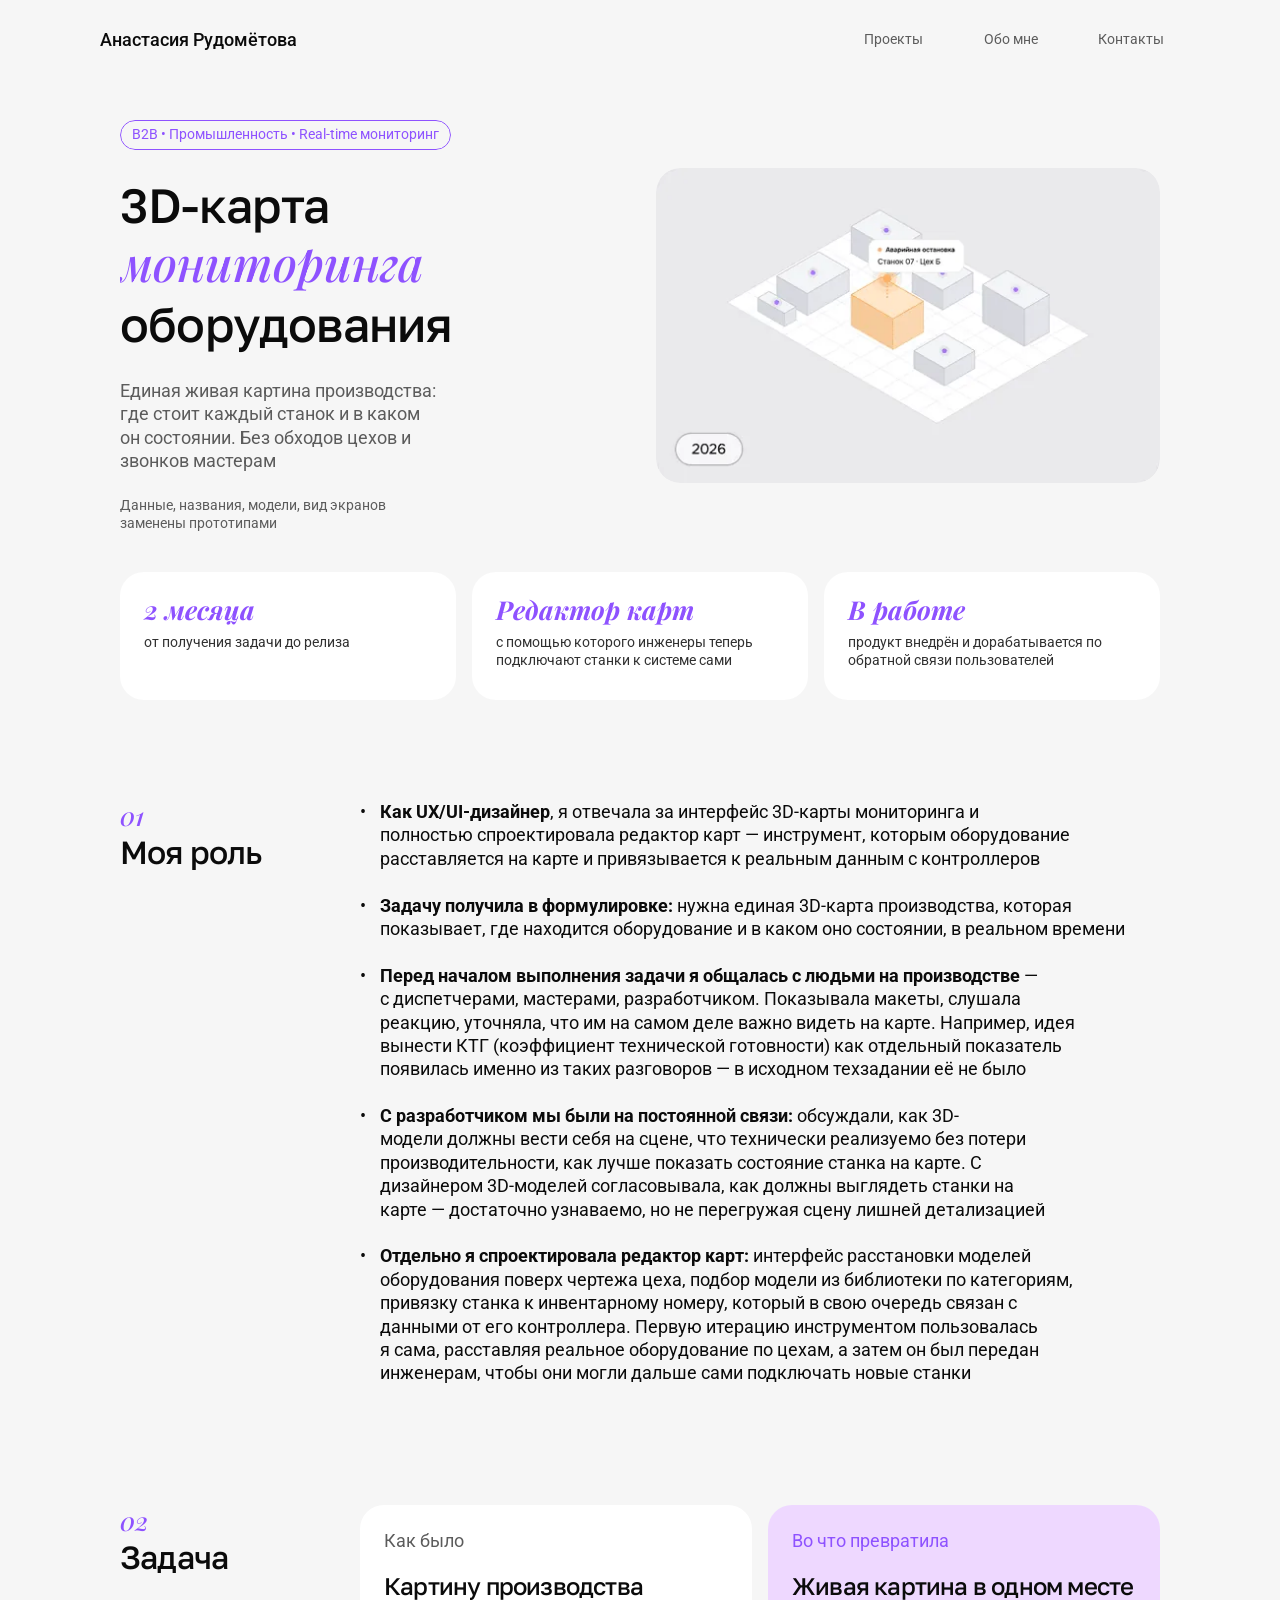
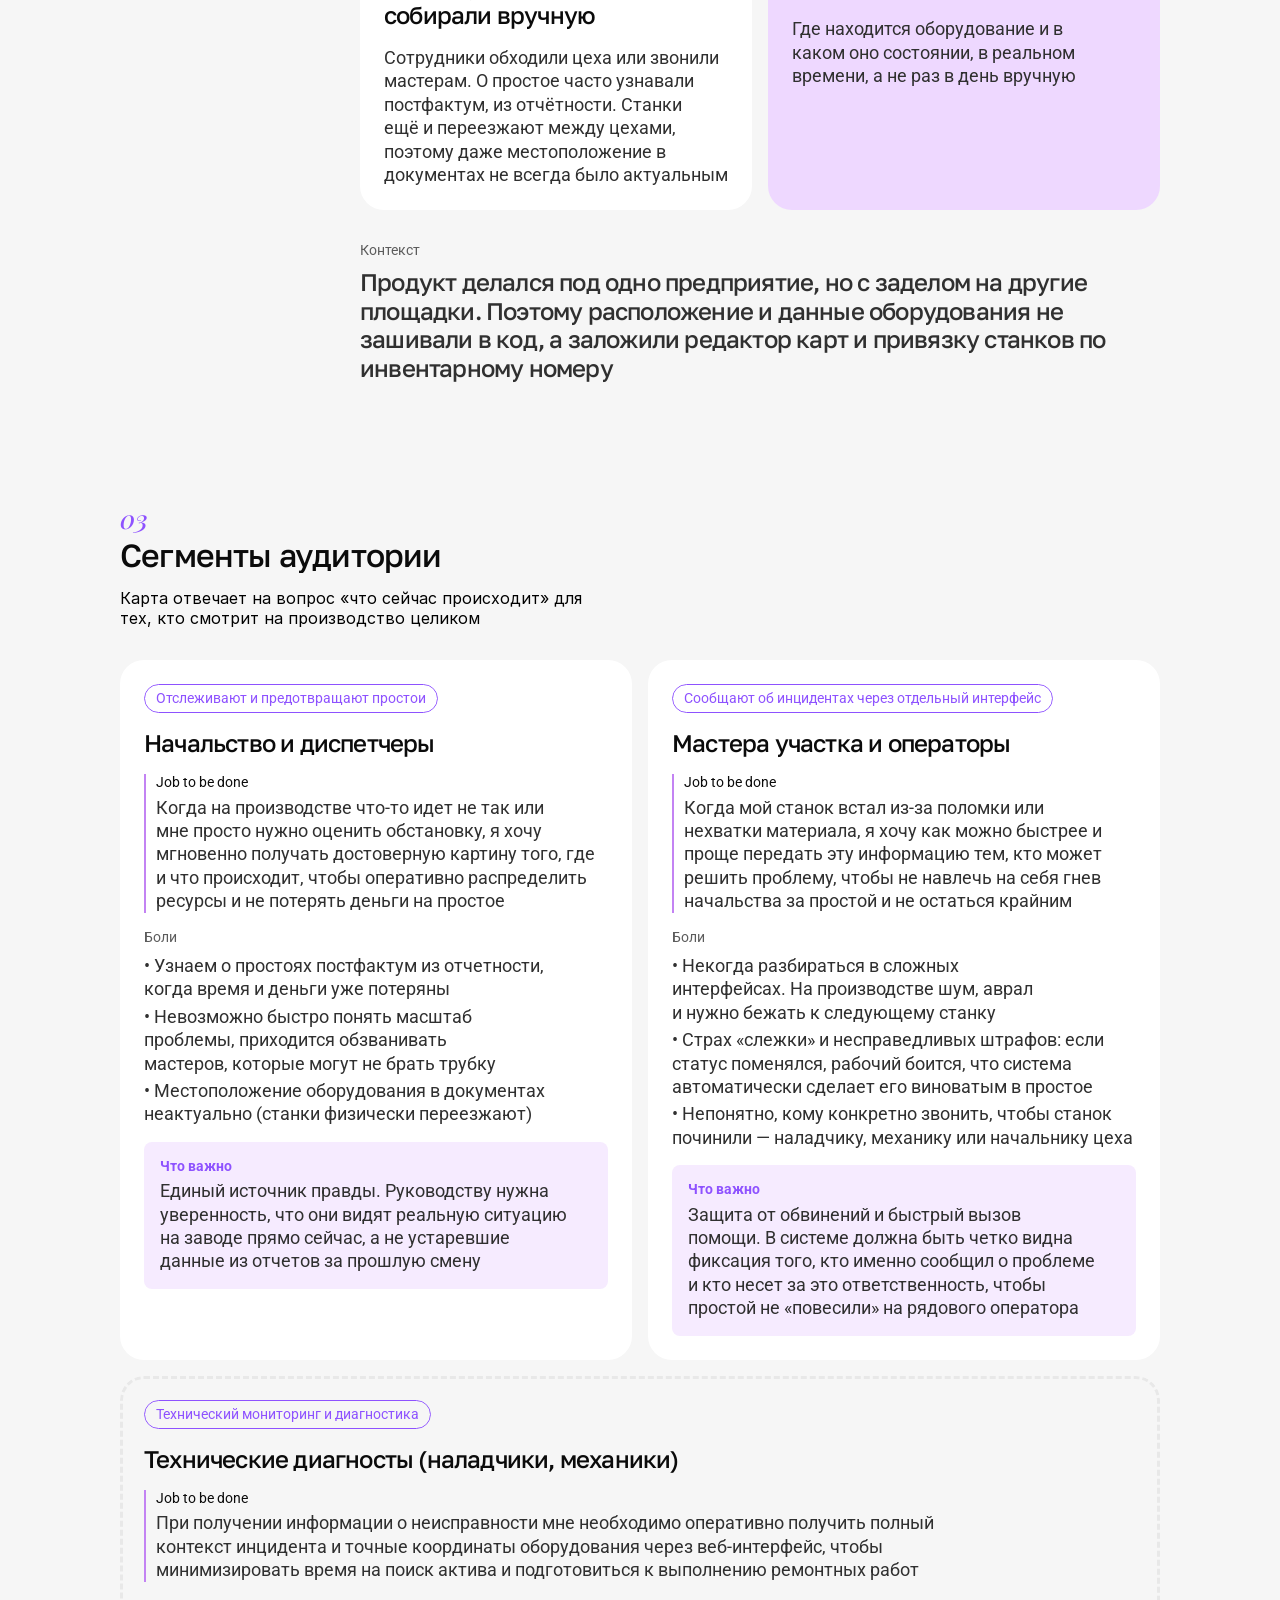
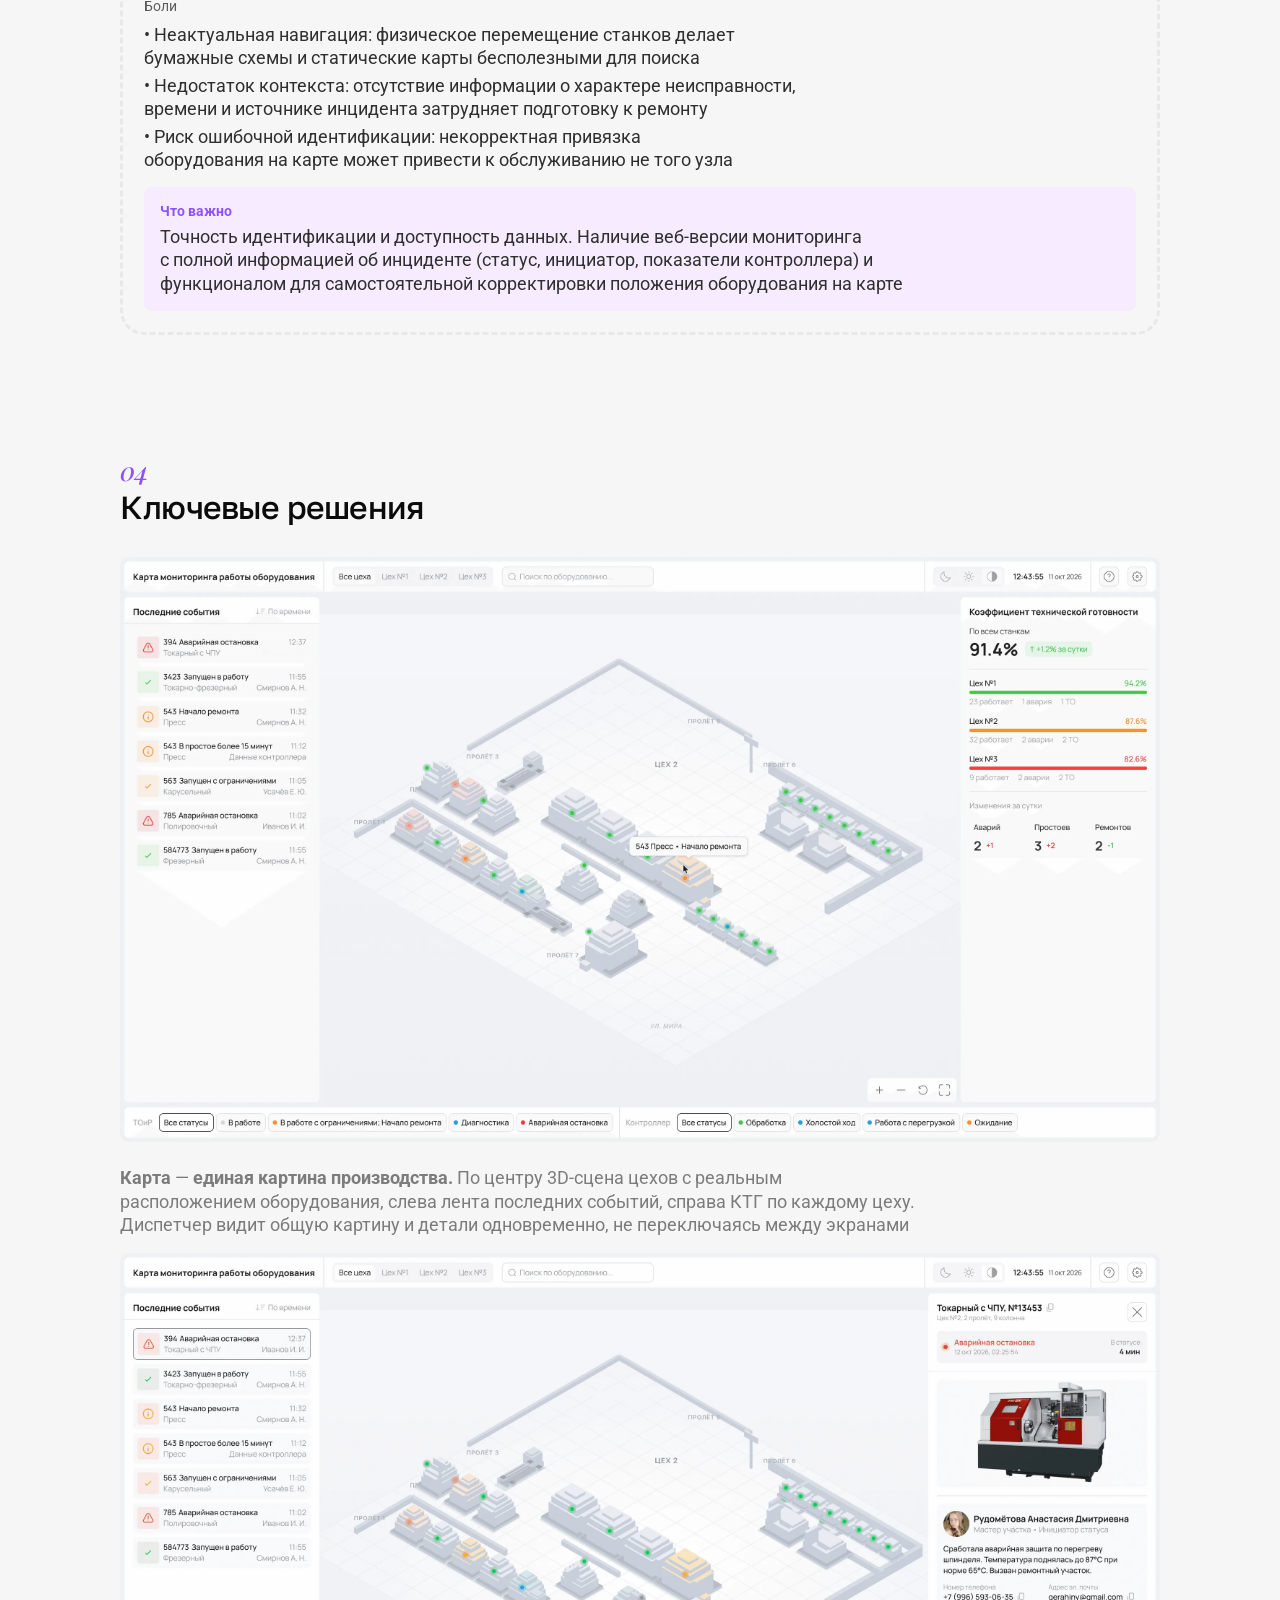
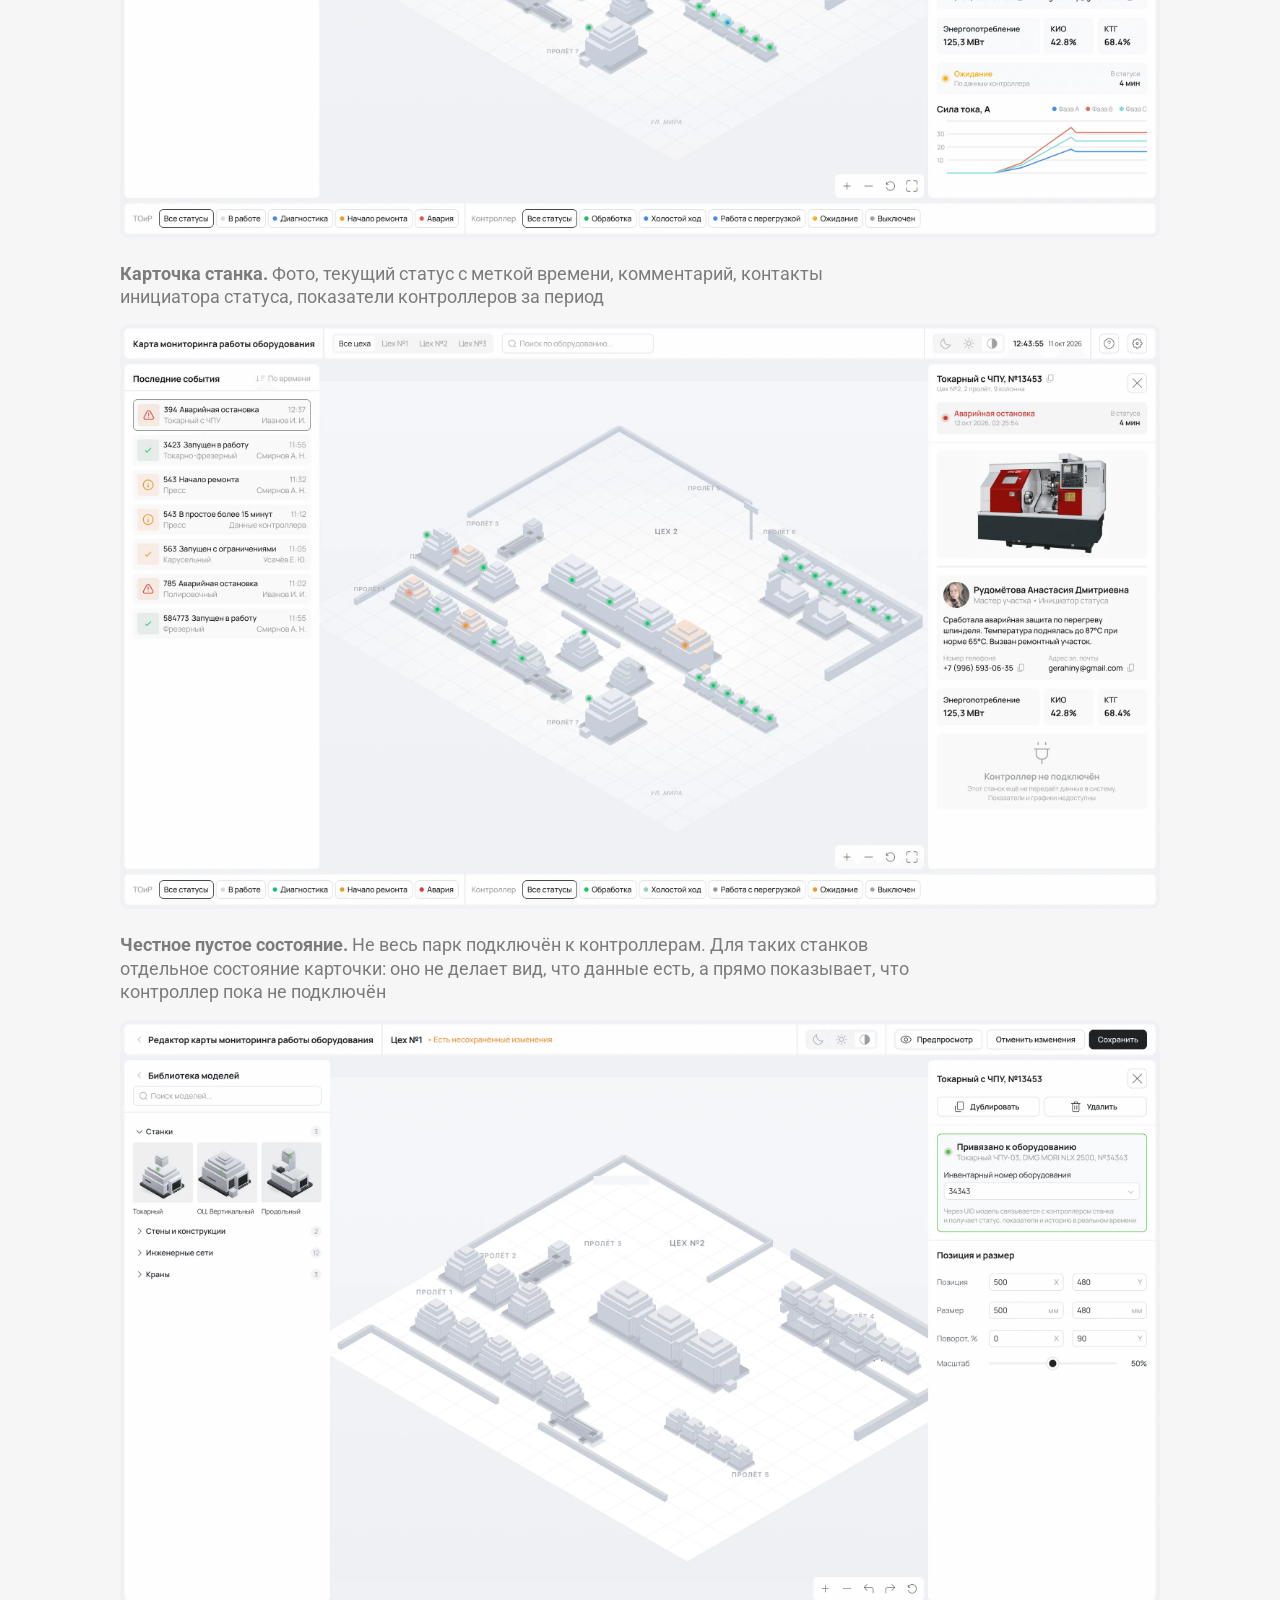
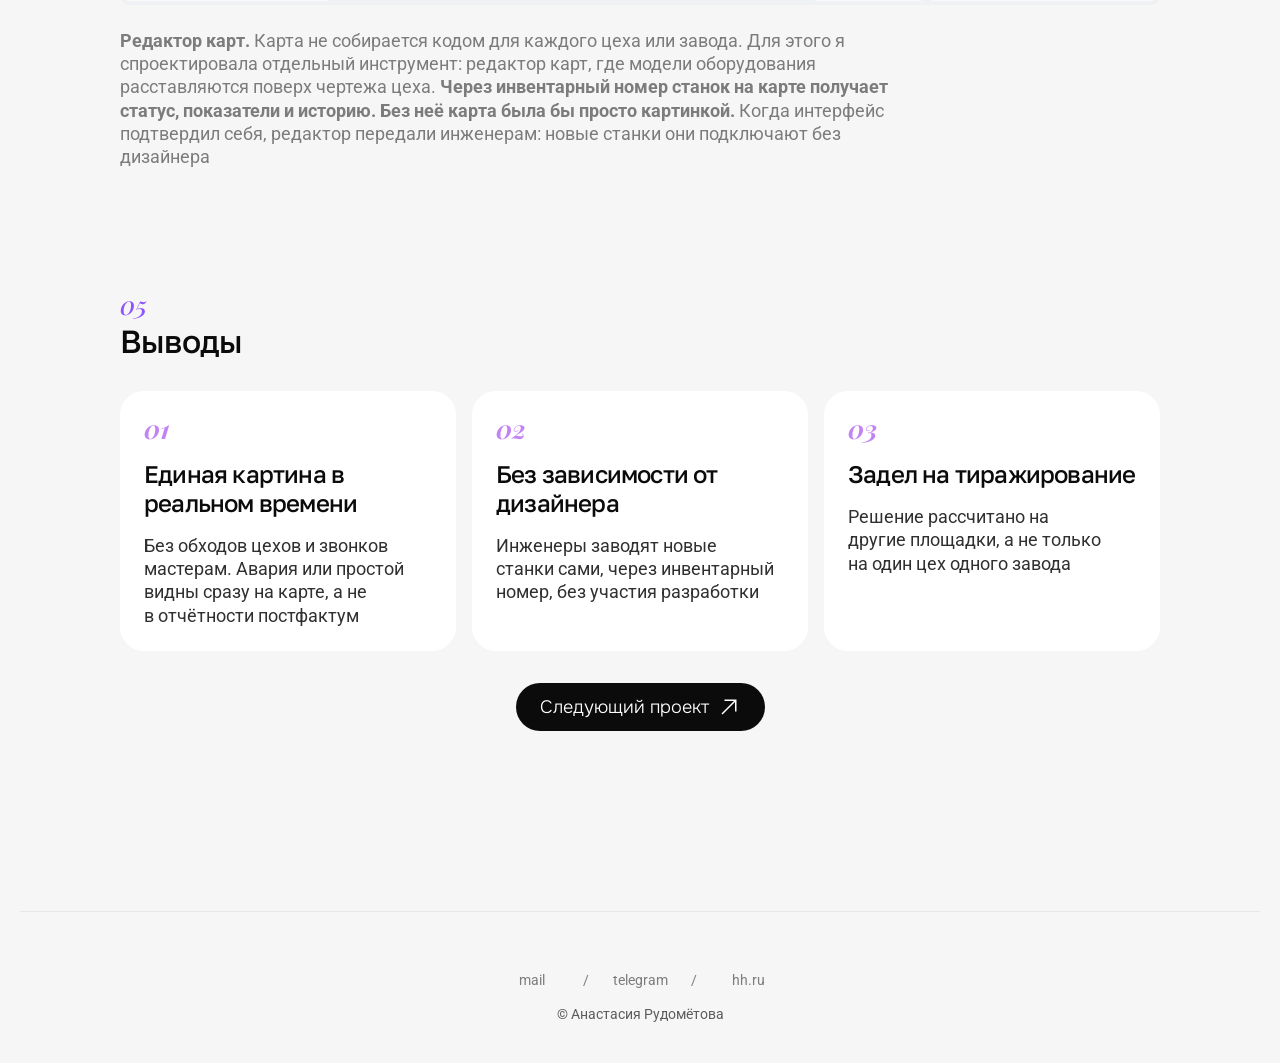
==== commit 530c6e4d: "Ускорение сайта: картинки в WebP и ленивая загрузка - Картинки переведены в WebP, слишком большие ум" ====
--- a/3d-map-incident-monitoring.html
+++ b/3d-map-incident-monitoring.html
@@ -27,7 +27,7 @@
   font-style: normal;
   font-weight: 300;
   font-display: swap;
-  src: url(/assets/fonts/google/onest-gNMZW3F-SZuj7zOT0IfSjTS16cPhqx-puBtNcWU.woff2) format('woff2');
+  src: url(assets/fonts/google/onest-gNMZW3F-SZuj7zOT0IfSjTS16cPhqx-puBtNcWU.woff2) format('woff2');
   unicode-range: U+0460-052F, U+1C80-1C8A, U+20B4, U+2DE0-2DFF, U+A640-A69F, U+FE2E-FE2F;
 }
 /* cyrillic */
@@ -36,7 +36,7 @@
   font-style: normal;
   font-weight: 300;
   font-display: swap;
-  src: url(/assets/fonts/google/onest-gNMZW3F-SZuj7zOT0IfSjTS16cPhqx-psRtNcWU.woff2) format('woff2');
+  src: url(assets/fonts/google/onest-gNMZW3F-SZuj7zOT0IfSjTS16cPhqx-psRtNcWU.woff2) format('woff2');
   unicode-range: U+0301, U+0400-045F, U+0490-0491, U+04B0-04B1, U+2116;
 }
 /* math */
@@ -45,7 +45,7 @@
   font-style: normal;
   font-weight: 300;
   font-display: swap;
-  src: url(/assets/fonts/google/onest-gNMZW3F-SZuj7zOT0IfSjTS16cPhqx-pyRtNcWU.woff2) format('woff2');
+  src: url(assets/fonts/google/onest-gNMZW3F-SZuj7zOT0IfSjTS16cPhqx-pyRtNcWU.woff2) format('woff2');
   unicode-range: U+0302-0303, U+0305, U+0307-0308, U+0310, U+0312, U+0315, U+031A, U+0326-0327, U+032C, U+032F-0330, U+0332-0333, U+0338, U+033A, U+0346, U+034D, U+0391-03A1, U+03A3-03A9, U+03B1-03C9, U+03D1, U+03D5-03D6, U+03F0-03F1, U+03F4-03F5, U+2016-2017, U+2034-2038, U+203C, U+2040, U+2043, U+2047, U+2050, U+2057, U+205F, U+2070-2071, U+2074-209F, U+20D0-20DC, U+20E1, U+20E5-20EF, U+2100-2112, U+2114-2115, U+2117-2121, U+2123-214F, U+2190, U+2192, U+2194-21AE, U+21B0-21E5, U+21F1-21F2, U+21F4-2211, U+2213-2214, U+2216-22FF, U+2308-230B, U+2310, U+2319, U+231C-2321, U+2336-237A, U+237C, U+2395, U+239B-23B7, U+23D0, U+23DC-23E1, U+2474-2475, U+25AF, U+25B3, U+25B7, U+25BD, U+25C1, U+25CA, U+25CC, U+25FB, U+266D-266F, U+27C0-27FF, U+2900-2AFF, U+2B0E-2B11, U+2B30-2B4C, U+2BFE, U+3030, U+FF5B, U+FF5D, U+1D400-1D7FF, U+1EE00-1EEFF;
 }
 /* symbols */
@@ -54,7 +54,7 @@
   font-style: normal;
   font-weight: 300;
   font-display: swap;
-  src: url(/assets/fonts/google/onest-gNMZW3F-SZuj7zOT0IfSjTS16cPhqx-p2xtNcWU.woff2) format('woff2');
+  src: url(assets/fonts/google/onest-gNMZW3F-SZuj7zOT0IfSjTS16cPhqx-p2xtNcWU.woff2) format('woff2');
   unicode-range: U+0001-000C, U+000E-001F, U+007F-009F, U+20DD-20E0, U+20E2-20E4, U+2150-218F, U+2190, U+2192, U+2194-2199, U+21AF, U+21E6-21F0, U+21F3, U+2218-2219, U+2299, U+22C4-22C6, U+2300-243F, U+2440-244A, U+2460-24FF, U+25A0-27BF, U+2800-28FF, U+2921-2922, U+2981, U+29BF, U+29EB, U+2B00-2BFF, U+4DC0-4DFF, U+FFF9-FFFB, U+10140-1018E, U+10190-1019C, U+101A0, U+101D0-101FD, U+102E0-102FB, U+10E60-10E7E, U+1D2C0-1D2D3, U+1D2E0-1D37F, U+1F000-1F0FF, U+1F100-1F1AE, U+1F1E6-1F1FF, U+1F30D-1F30F, U+1F315, U+1F31C, U+1F31E, U+1F320-1F32C, U+1F336, U+1F378, U+1F37D, U+1F382, U+1F393-1F39F, U+1F3A7-1F3A8, U+1F3AC-1F3AF, U+1F3C2, U+1F3C4-1F3C6, U+1F3CA-1F3CE, U+1F3D4-1F3E0, U+1F3ED, U+1F3F1-1F3F3, U+1F3F5-1F3F7, U+1F408, U+1F415, U+1F41F, U+1F426, U+1F43F, U+1F441-1F442, U+1F444, U+1F446-1F449, U+1F44C-1F44E, U+1F453, U+1F46A, U+1F47D, U+1F4A3, U+1F4B0, U+1F4B3, U+1F4B9, U+1F4BB, U+1F4BF, U+1F4C8-1F4CB, U+1F4D6, U+1F4DA, U+1F4DF, U+1F4E3-1F4E6, U+1F4EA-1F4ED, U+1F4F7, U+1F4F9-1F4FB, U+1F4FD-1F4FE, U+1F503, U+1F507-1F50B, U+1F50D, U+1F512-1F513, U+1F53E-1F54A, U+1F54F-1F5FA, U+1F610, U+1F650-1F67F, U+1F687, U+1F68D, U+1F691, U+1F694, U+1F698, U+1F6AD, U+1F6B2, U+1F6B9-1F6BA, U+1F6BC, U+1F6C6-1F6CF, U+1F6D3-1F6D7, U+1F6E0-1F6EA, U+1F6F0-1F6F3, U+1F6F7-1F6FC, U+1F700-1F80B, U+1F810-1F847, U+1F850-1F859, U+1F860-1F887, U+1F890-1F8AD, U+1F8B0-1F8BB, U+1F8C0-1F8C1, U+1F8D0-1F8D8, U+1F900-1F90B, U+1F93B, U+1F946, U+1F984, U+1F996, U+1F9E9, U+1FA00-1FA6F, U+1FA70-1FA7C, U+1FA80-1FAC6, U+1FAC8, U+1FACC-1FADD, U+1FADF-1FAEB, U+1FAEF-1FAFA, U+1FB00-1FBFF;
 }
 /* vietnamese */
@@ -63,7 +63,7 @@
   font-style: normal;
   font-weight: 300;
   font-display: swap;
-  src: url(/assets/fonts/google/onest-gNMZW3F-SZuj7zOT0IfSjTS16cPhqx-puhtNcWU.woff2) format('woff2');
+  src: url(assets/fonts/google/onest-gNMZW3F-SZuj7zOT0IfSjTS16cPhqx-puhtNcWU.woff2) format('woff2');
   unicode-range: U+0102-0103, U+0110-0111, U+0128-0129, U+0168-0169, U+01A0-01A1, U+01AF-01B0, U+0300-0301, U+0303-0304, U+0308-0309, U+0323, U+0329, U+1EA0-1EF9, U+20AB;
 }
 /* latin-ext */
@@ -72,7 +72,7 @@
   font-style: normal;
   font-weight: 300;
   font-display: swap;
-  src: url(/assets/fonts/google/onest-gNMZW3F-SZuj7zOT0IfSjTS16cPhqx-puxtNcWU.woff2) format('woff2');
+  src: url(assets/fonts/google/onest-gNMZW3F-SZuj7zOT0IfSjTS16cPhqx-puxtNcWU.woff2) format('woff2');
   unicode-range: U+0100-02BA, U+02BD-02C5, U+02C7-02CC, U+02CE-02D7, U+02DD-02FF, U+0304, U+0308, U+0329, U+1D00-1DBF, U+1E00-1E9F, U+1EF2-1EFF, U+2020, U+20A0-20AB, U+20AD-20C4, U+2113, U+2C60-2C7F, U+A720-A7FF;
 }
 /* latin */
@@ -81,59 +81,59 @@
   font-style: normal;
   font-weight: 300;
   font-display: swap;
-  src: url(/assets/fonts/google/onest-gNMZW3F-SZuj7zOT0IfSjTS16cPhqx-ptRtN.woff2) format('woff2');
+  src: url(assets/fonts/google/onest-gNMZW3F-SZuj7zOT0IfSjTS16cPhqx-ptRtN.woff2) format('woff2');
   unicode-range: U+0000-00FF, U+0131, U+0152-0153, U+02BB-02BC, U+02C6, U+02DA, U+02DC, U+0304, U+0308, U+0329, U+2000-206F, U+20AC, U+2122, U+2191, U+2193, U+2212, U+2215, U+FEFF, U+FFFD;
 }
 
-@font-face { font-family: "Golos Text"; src: url("/assets/fonts/google/golostext-q5uXsoe9Lv5t7Meb31EcOR9UdVTNs822plVRRQ5ZEr8zXcyx.woff2"); font-display: swap; font-style: normal; font-weight: 400 }
-@font-face { font-family: "Playfair Display"; src: url("/assets/fonts/google/playfairdisplay-nuFRD-vYSZviVYUb_rj3ij__anPXDTnCjmHKM4nYO7KN_pqTbtPK-F2rA0s.woff2"); font-display: swap; font-style: italic; font-weight: 500 }
-@font-face { font-family: "Golos Text"; src: url("/assets/fonts/google/golostext-q5uXsoe9Lv5t7Meb31EcOR9UdVTNs822plVjRQ5ZEr8zXcyx.woff2"); font-display: swap; font-style: normal; font-weight: 500 }
-@font-face { font-family: "Playfair Display"; src: url("/assets/fonts/google/playfairdisplay-nuFRD-vYSZviVYUb_rj3ij__anPXDTnCjmHKM4nYO7KN_qiTbtPK-F2rA0s.woff2"); font-display: swap; font-style: italic; font-weight: 400 }
-@font-face { font-family: "Roboto"; src: url("/assets/fonts/google/roboto-KFOMCnqEu92Fr1ME7kSn66aGLdTylUAMQXC89YmC2DPNWubEbWmWggvWl0Qn.woff2"); font-display: swap; font-style: normal; font-weight: 400 }
-@font-face { font-family: "Roboto"; src: url("/assets/fonts/google/roboto-KFOMCnqEu92Fr1ME7kSn66aGLdTylUAMQXC89YmC2DPNWuYjammWggvWl0Qn.woff2"); font-display: swap; font-style: normal; font-weight: 700 }
-@font-face { font-family: "Roboto"; src: url("/assets/fonts/google/roboto-KFOKCnqEu92Fr1Mu53ZEC9_Vu3r1gIhOszmOClHrs6ljXfMMLmbXiAr0klQnx24.woff2"); font-display: swap; font-style: italic; font-weight: 700 }
-@font-face { font-family: "Roboto"; src: url("/assets/fonts/google/roboto-KFOKCnqEu92Fr1Mu53ZEC9_Vu3r1gIhOszmOClHrs6ljXfMMLoHQiAr0klQnx24.woff2"); font-display: swap; font-style: italic; font-weight: 400 }
-@font-face { font-family: "Golos Text"; src: url("/assets/fonts/google/golostext-q5uXsoe9Lv5t7Meb31EcOR9UdVTNs822plW2Qg5ZEr8zXcyx.woff2"); font-display: swap; font-style: normal; font-weight: 700 }
-@font-face { font-family: "Playfair Display"; src: url("/assets/fonts/google/playfairdisplay-nuFRD-vYSZviVYUb_rj3ij__anPXDTnCjmHKM4nYO7KN_k-UbtPK-F2rA0s.woff2"); font-display: swap; font-style: italic; font-weight: 700 }
-@font-face { font-family: "Roboto"; src: url("/assets/fonts/google/roboto-KFOMCnqEu92Fr1ME7kSn66aGLdTylUAMQXC89YmC2DPNWub2bWmWggvWl0Qn.woff2"); font-display: swap; font-style: normal; font-weight: 500 }
-@font-face { font-family: "Roboto"; src: url("/assets/fonts/google/roboto-KFOKCnqEu92Fr1Mu53ZEC9_Vu3r1gIhOszmOClHrs6ljXfMMLl_XiAr0klQnx24.woff2"); font-display: swap; font-style: italic; font-weight: 600 }
-@font-face { font-family: "Roboto"; src: url("/assets/fonts/google/roboto-KFOKCnqEu92Fr1Mu53ZEC9_Vu3r1gIhOszmOClHrs6ljXfMMLrPQiAr0klQnx24.woff2"); font-display: swap; font-style: italic; font-weight: 500 }
-@font-face { font-family: "Inter"; src: url("/assets/fonts/05KsVHGDmqXSBXM4yRZ65P8i0s.woff2"); font-style: italic; font-weight: 900; unicode-range: U+0460-052F, U+1C80-1C88, U+20B4, U+2DE0-2DFF, U+A640-A69F, U+FE2E-FE2F }
-@font-face { font-family: "Inter"; src: url("/assets/fonts/ky8ovPukK4dJ1Pxq74qGhOqCYI.woff2"); font-style: italic; font-weight: 900; unicode-range: U+0301, U+0400-045F, U+0490-0491, U+04B0-04B1, U+2116 }
-@font-face { font-family: "Inter"; src: url("/assets/fonts/vvNSqIj42qeQ2bvCRBIWKHscrc.woff2"); font-style: italic; font-weight: 900; unicode-range: U+1F00-1FFF }
-@font-face { font-family: "Inter"; src: url("/assets/fonts/3ZmXbBKToJifDV9gwcifVd1tEY.woff2"); font-style: italic; font-weight: 900; unicode-range: U+0370-03FF }
-@font-face { font-family: "Inter"; src: url("/assets/fonts/FNfhX3dt4ChuLJq2PwdlxHO7PU.woff2"); font-style: italic; font-weight: 900; unicode-range: U+0100-024F, U+0259, U+1E00-1EFF, U+2020, U+20A0-20AB, U+20AD-20CF, U+2113, U+2C60-2C7F, U+A720-A7FF }
-@font-face { font-family: "Inter"; src: url("/assets/fonts/gcnfba68tfm7qAyrWRCf9r34jg.woff2"); font-style: italic; font-weight: 900; unicode-range: U+0000-00FF, U+0131, U+0152-0153, U+02BB-02BC, U+02C6, U+02DA, U+02DC, U+2000-206F, U+2070, U+2074-207E, U+2080-208E, U+20AC, U+2122, U+2191, U+2193, U+2212, U+2215, U+FEFF, U+FFFD }
-@font-face { font-family: "Inter"; src: url("/assets/fonts/efTfQcBJ53kM2pB1hezSZ3RDUFs.woff2"); font-style: italic; font-weight: 900; unicode-range: U+0102-0103, U+0110-0111, U+0128-0129, U+0168-0169, U+01A0-01A1, U+01AF-01B0, U+1EA0-1EF9, U+20AB }
-@font-face { font-family: "Inter"; src: url("/assets/fonts/H89BbHkbHDzlxZzxi8uPzTsp90.woff2"); font-display: swap; font-style: italic; font-weight: 700; unicode-range: U+0460-052F, U+1C80-1C88, U+20B4, U+2DE0-2DFF, U+A640-A69F, U+FE2E-FE2F }
-@font-face { font-family: "Inter"; src: url("/assets/fonts/u6gJwDuwB143kpNK1T1MDKDWkMc.woff2"); font-display: swap; font-style: italic; font-weight: 700; unicode-range: U+0301, U+0400-045F, U+0490-0491, U+04B0-04B1, U+2116 }
-@font-face { font-family: "Inter"; src: url("/assets/fonts/43sJ6MfOPh1LCJt46OvyDuSbA6o.woff2"); font-display: swap; font-style: italic; font-weight: 700; unicode-range: U+1F00-1FFF }
-@font-face { font-family: "Inter"; src: url("/assets/fonts/wccHG0r4gBDAIRhfHiOlq6oEkqw.woff2"); font-display: swap; font-style: italic; font-weight: 700; unicode-range: U+0370-03FF }
-@font-face { font-family: "Inter"; src: url("/assets/fonts/WZ367JPwf9bRW6LdTHN8rXgSjw.woff2"); font-display: swap; font-style: italic; font-weight: 700; unicode-range: U+0100-024F, U+0259, U+1E00-1EFF, U+2020, U+20A0-20AB, U+20AD-20CF, U+2113, U+2C60-2C7F, U+A720-A7FF }
-@font-face { font-family: "Inter"; src: url("/assets/fonts/ia3uin3hQWqDrVloC1zEtYHWw.woff2"); font-display: swap; font-style: italic; font-weight: 700; unicode-range: U+0000-00FF, U+0131, U+0152-0153, U+02BB-02BC, U+02C6, U+02DA, U+02DC, U+2000-206F, U+2070, U+2074-207E, U+2080-208E, U+20AC, U+2122, U+2191, U+2193, U+2212, U+2215, U+FEFF, U+FFFD }
-@font-face { font-family: "Inter"; src: url("/assets/fonts/2A4Xx7CngadFGlVV4xrO06OBHY.woff2"); font-display: swap; font-style: italic; font-weight: 700; unicode-range: U+0102-0103, U+0110-0111, U+0128-0129, U+0168-0169, U+01A0-01A1, U+01AF-01B0, U+1EA0-1EF9, U+20AB }
-@font-face { font-family: "Inter"; src: url("/assets/fonts/mkY5Sgyq51ik0AMrSBwhm9DJg.woff2"); font-style: normal; font-weight: 900; unicode-range: U+0460-052F, U+1C80-1C88, U+20B4, U+2DE0-2DFF, U+A640-A69F, U+FE2E-FE2F }
-@font-face { font-family: "Inter"; src: url("/assets/fonts/X5hj6qzcHUYv7h1390c8Rhm6550.woff2"); font-style: normal; font-weight: 900; unicode-range: U+0301, U+0400-045F, U+0490-0491, U+04B0-04B1, U+2116 }
-@font-face { font-family: "Inter"; src: url("/assets/fonts/gQhNpS3tN86g8RcVKYUUaKt2oMQ.woff2"); font-style: normal; font-weight: 900; unicode-range: U+1F00-1FFF }
-@font-face { font-family: "Inter"; src: url("/assets/fonts/cugnVhSraaRyANCaUtI5FV17wk.woff2"); font-style: normal; font-weight: 900; unicode-range: U+0370-03FF }
-@font-face { font-family: "Inter"; src: url("/assets/fonts/5HcVoGak8k5agFJSaKa4floXVu0.woff2"); font-style: normal; font-weight: 900; unicode-range: U+0100-024F, U+0259, U+1E00-1EFF, U+2020, U+20A0-20AB, U+20AD-20CF, U+2113, U+2C60-2C7F, U+A720-A7FF }
-@font-face { font-family: "Inter"; src: url("/assets/fonts/rZ5DdENNqIdFTIyQQiP5isO7M.woff2"); font-style: normal; font-weight: 900; unicode-range: U+0000-00FF, U+0131, U+0152-0153, U+02BB-02BC, U+02C6, U+02DA, U+02DC, U+2000-206F, U+2070, U+2074-207E, U+2080-208E, U+20AC, U+2122, U+2191, U+2193, U+2212, U+2215, U+FEFF, U+FFFD }
-@font-face { font-family: "Inter"; src: url("/assets/fonts/P2Bw01CtL0b9wqygO0sSVogWbo.woff2"); font-style: normal; font-weight: 900; unicode-range: U+0102-0103, U+0110-0111, U+0128-0129, U+0168-0169, U+01A0-01A1, U+01AF-01B0, U+1EA0-1EF9, U+20AB }
-@font-face { font-family: "Montserrat"; src: url("/assets/fonts/DI2GHUWG3WKRXISSCTNDMTWKWZC25UIW.woff2"); font-display: swap; font-style: normal; font-weight: 400 }
-@font-face { font-family: "Inter"; src: url("/assets/fonts/5vvr9Vy74if2I6bQbJvbw7SY1pQ.woff2"); font-display: swap; font-style: normal; font-weight: 400; unicode-range: U+0460-052F, U+1C80-1C88, U+20B4, U+2DE0-2DFF, U+A640-A69F, U+FE2E-FE2F }
-@font-face { font-family: "Inter"; src: url("/assets/fonts/EOr0mi4hNtlgWNn9if640EZzXCo.woff2"); font-display: swap; font-style: normal; font-weight: 400; unicode-range: U+0301, U+0400-045F, U+0490-0491, U+04B0-04B1, U+2116 }
-@font-face { font-family: "Inter"; src: url("/assets/fonts/Y9k9QrlZAqio88Klkmbd8VoMQc.woff2"); font-display: swap; font-style: normal; font-weight: 400; unicode-range: U+1F00-1FFF }
-@font-face { font-family: "Inter"; src: url("/assets/fonts/OYrD2tBIBPvoJXiIHnLoOXnY9M.woff2"); font-display: swap; font-style: normal; font-weight: 400; unicode-range: U+0370-03FF }
-@font-face { font-family: "Inter"; src: url("/assets/fonts/JeYwfuaPfZHQhEG8U5gtPDZ7WQ.woff2"); font-display: swap; font-style: normal; font-weight: 400; unicode-range: U+0100-024F, U+0259, U+1E00-1EFF, U+2020, U+20A0-20AB, U+20AD-20CF, U+2113, U+2C60-2C7F, U+A720-A7FF }
-@font-face { font-family: "Inter"; src: url("/assets/fonts/GrgcKwrN6d3Uz8EwcLHZxwEfC4.woff2"); font-display: swap; font-style: normal; font-weight: 400; unicode-range: U+0000-00FF, U+0131, U+0152-0153, U+02BB-02BC, U+02C6, U+02DA, U+02DC, U+2000-206F, U+2070, U+2074-207E, U+2080-208E, U+20AC, U+2122, U+2191, U+2193, U+2212, U+2215, U+FEFF, U+FFFD }
-@font-face { font-family: "Inter"; src: url("/assets/fonts/b6Y37FthZeALduNqHicBT6FutY.woff2"); font-display: swap; font-style: normal; font-weight: 400; unicode-range: U+0102-0103, U+0110-0111, U+0128-0129, U+0168-0169, U+01A0-01A1, U+01AF-01B0, U+1EA0-1EF9, U+20AB }
-@font-face { font-family: "Inter"; src: url("/assets/fonts/DpPBYI0sL4fYLgAkX8KXOPVt7c.woff2"); font-display: swap; font-style: normal; font-weight: 700; unicode-range: U+0460-052F, U+1C80-1C88, U+20B4, U+2DE0-2DFF, U+A640-A69F, U+FE2E-FE2F }
-@font-face { font-family: "Inter"; src: url("/assets/fonts/4RAEQdEOrcnDkhHiiCbJOw92Lk.woff2"); font-display: swap; font-style: normal; font-weight: 700; unicode-range: U+0301, U+0400-045F, U+0490-0491, U+04B0-04B1, U+2116 }
-@font-face { font-family: "Inter"; src: url("/assets/fonts/1K3W8DizY3v4emK8Mb08YHxTbs.woff2"); font-display: swap; font-style: normal; font-weight: 700; unicode-range: U+1F00-1FFF }
-@font-face { font-family: "Inter"; src: url("/assets/fonts/tUSCtfYVM1I1IchuyCwz9gDdQ.woff2"); font-display: swap; font-style: normal; font-weight: 700; unicode-range: U+0370-03FF }
-@font-face { font-family: "Inter"; src: url("/assets/fonts/VgYFWiwsAC5OYxAycRXXvhze58.woff2"); font-display: swap; font-style: normal; font-weight: 700; unicode-range: U+0100-024F, U+0259, U+1E00-1EFF, U+2020, U+20A0-20AB, U+20AD-20CF, U+2113, U+2C60-2C7F, U+A720-A7FF }
-@font-face { font-family: "Inter"; src: url("/assets/fonts/syRNPWzAMIrcJ3wIlPIP43KjQs.woff2"); font-display: swap; font-style: normal; font-weight: 700; unicode-range: U+0000-00FF, U+0131, U+0152-0153, U+02BB-02BC, U+02C6, U+02DA, U+02DC, U+2000-206F, U+2070, U+2074-207E, U+2080-208E, U+20AC, U+2122, U+2191, U+2193, U+2212, U+2215, U+FEFF, U+FFFD }
-@font-face { font-family: "Inter"; src: url("/assets/fonts/GIryZETIX4IFypco5pYZONKhJIo.woff2"); font-display: swap; font-style: normal; font-weight: 700; unicode-range: U+0102-0103, U+0110-0111, U+0128-0129, U+0168-0169, U+01A0-01A1, U+01AF-01B0, U+1EA0-1EF9, U+20AB }
+@font-face { font-family: "Golos Text"; src: url("assets/fonts/google/golostext-q5uXsoe9Lv5t7Meb31EcOR9UdVTNs822plVRRQ5ZEr8zXcyx.woff2"); font-display: swap; font-style: normal; font-weight: 400 }
+@font-face { font-family: "Playfair Display"; src: url("assets/fonts/google/playfairdisplay-nuFRD-vYSZviVYUb_rj3ij__anPXDTnCjmHKM4nYO7KN_pqTbtPK-F2rA0s.woff2"); font-display: swap; font-style: italic; font-weight: 500 }
+@font-face { font-family: "Golos Text"; src: url("assets/fonts/google/golostext-q5uXsoe9Lv5t7Meb31EcOR9UdVTNs822plVjRQ5ZEr8zXcyx.woff2"); font-display: swap; font-style: normal; font-weight: 500 }
+@font-face { font-family: "Playfair Display"; src: url("assets/fonts/google/playfairdisplay-nuFRD-vYSZviVYUb_rj3ij__anPXDTnCjmHKM4nYO7KN_qiTbtPK-F2rA0s.woff2"); font-display: swap; font-style: italic; font-weight: 400 }
+@font-face { font-family: "Roboto"; src: url("assets/fonts/google/roboto-KFOMCnqEu92Fr1ME7kSn66aGLdTylUAMQXC89YmC2DPNWubEbWmWggvWl0Qn.woff2"); font-display: swap; font-style: normal; font-weight: 400 }
+@font-face { font-family: "Roboto"; src: url("assets/fonts/google/roboto-KFOMCnqEu92Fr1ME7kSn66aGLdTylUAMQXC89YmC2DPNWuYjammWggvWl0Qn.woff2"); font-display: swap; font-style: normal; font-weight: 700 }
+@font-face { font-family: "Roboto"; src: url("assets/fonts/google/roboto-KFOKCnqEu92Fr1Mu53ZEC9_Vu3r1gIhOszmOClHrs6ljXfMMLmbXiAr0klQnx24.woff2"); font-display: swap; font-style: italic; font-weight: 700 }
+@font-face { font-family: "Roboto"; src: url("assets/fonts/google/roboto-KFOKCnqEu92Fr1Mu53ZEC9_Vu3r1gIhOszmOClHrs6ljXfMMLoHQiAr0klQnx24.woff2"); font-display: swap; font-style: italic; font-weight: 400 }
+@font-face { font-family: "Golos Text"; src: url("assets/fonts/google/golostext-q5uXsoe9Lv5t7Meb31EcOR9UdVTNs822plW2Qg5ZEr8zXcyx.woff2"); font-display: swap; font-style: normal; font-weight: 700 }
+@font-face { font-family: "Playfair Display"; src: url("assets/fonts/google/playfairdisplay-nuFRD-vYSZviVYUb_rj3ij__anPXDTnCjmHKM4nYO7KN_k-UbtPK-F2rA0s.woff2"); font-display: swap; font-style: italic; font-weight: 700 }
+@font-face { font-family: "Roboto"; src: url("assets/fonts/google/roboto-KFOMCnqEu92Fr1ME7kSn66aGLdTylUAMQXC89YmC2DPNWub2bWmWggvWl0Qn.woff2"); font-display: swap; font-style: normal; font-weight: 500 }
+@font-face { font-family: "Roboto"; src: url("assets/fonts/google/roboto-KFOKCnqEu92Fr1Mu53ZEC9_Vu3r1gIhOszmOClHrs6ljXfMMLl_XiAr0klQnx24.woff2"); font-display: swap; font-style: italic; font-weight: 600 }
+@font-face { font-family: "Roboto"; src: url("assets/fonts/google/roboto-KFOKCnqEu92Fr1Mu53ZEC9_Vu3r1gIhOszmOClHrs6ljXfMMLrPQiAr0klQnx24.woff2"); font-display: swap; font-style: italic; font-weight: 500 }
+@font-face { font-family: "Inter"; src: url("assets/fonts/05KsVHGDmqXSBXM4yRZ65P8i0s.woff2"); font-style: italic; font-weight: 900; unicode-range: U+0460-052F, U+1C80-1C88, U+20B4, U+2DE0-2DFF, U+A640-A69F, U+FE2E-FE2F }
+@font-face { font-family: "Inter"; src: url("assets/fonts/ky8ovPukK4dJ1Pxq74qGhOqCYI.woff2"); font-style: italic; font-weight: 900; unicode-range: U+0301, U+0400-045F, U+0490-0491, U+04B0-04B1, U+2116 }
+@font-face { font-family: "Inter"; src: url("assets/fonts/vvNSqIj42qeQ2bvCRBIWKHscrc.woff2"); font-style: italic; font-weight: 900; unicode-range: U+1F00-1FFF }
+@font-face { font-family: "Inter"; src: url("assets/fonts/3ZmXbBKToJifDV9gwcifVd1tEY.woff2"); font-style: italic; font-weight: 900; unicode-range: U+0370-03FF }
+@font-face { font-family: "Inter"; src: url("assets/fonts/FNfhX3dt4ChuLJq2PwdlxHO7PU.woff2"); font-style: italic; font-weight: 900; unicode-range: U+0100-024F, U+0259, U+1E00-1EFF, U+2020, U+20A0-20AB, U+20AD-20CF, U+2113, U+2C60-2C7F, U+A720-A7FF }
+@font-face { font-family: "Inter"; src: url("assets/fonts/gcnfba68tfm7qAyrWRCf9r34jg.woff2"); font-style: italic; font-weight: 900; unicode-range: U+0000-00FF, U+0131, U+0152-0153, U+02BB-02BC, U+02C6, U+02DA, U+02DC, U+2000-206F, U+2070, U+2074-207E, U+2080-208E, U+20AC, U+2122, U+2191, U+2193, U+2212, U+2215, U+FEFF, U+FFFD }
+@font-face { font-family: "Inter"; src: url("assets/fonts/efTfQcBJ53kM2pB1hezSZ3RDUFs.woff2"); font-style: italic; font-weight: 900; unicode-range: U+0102-0103, U+0110-0111, U+0128-0129, U+0168-0169, U+01A0-01A1, U+01AF-01B0, U+1EA0-1EF9, U+20AB }
+@font-face { font-family: "Inter"; src: url("assets/fonts/H89BbHkbHDzlxZzxi8uPzTsp90.woff2"); font-display: swap; font-style: italic; font-weight: 700; unicode-range: U+0460-052F, U+1C80-1C88, U+20B4, U+2DE0-2DFF, U+A640-A69F, U+FE2E-FE2F }
+@font-face { font-family: "Inter"; src: url("assets/fonts/u6gJwDuwB143kpNK1T1MDKDWkMc.woff2"); font-display: swap; font-style: italic; font-weight: 700; unicode-range: U+0301, U+0400-045F, U+0490-0491, U+04B0-04B1, U+2116 }
+@font-face { font-family: "Inter"; src: url("assets/fonts/43sJ6MfOPh1LCJt46OvyDuSbA6o.woff2"); font-display: swap; font-style: italic; font-weight: 700; unicode-range: U+1F00-1FFF }
+@font-face { font-family: "Inter"; src: url("assets/fonts/wccHG0r4gBDAIRhfHiOlq6oEkqw.woff2"); font-display: swap; font-style: italic; font-weight: 700; unicode-range: U+0370-03FF }
+@font-face { font-family: "Inter"; src: url("assets/fonts/WZ367JPwf9bRW6LdTHN8rXgSjw.woff2"); font-display: swap; font-style: italic; font-weight: 700; unicode-range: U+0100-024F, U+0259, U+1E00-1EFF, U+2020, U+20A0-20AB, U+20AD-20CF, U+2113, U+2C60-2C7F, U+A720-A7FF }
+@font-face { font-family: "Inter"; src: url("assets/fonts/ia3uin3hQWqDrVloC1zEtYHWw.woff2"); font-display: swap; font-style: italic; font-weight: 700; unicode-range: U+0000-00FF, U+0131, U+0152-0153, U+02BB-02BC, U+02C6, U+02DA, U+02DC, U+2000-206F, U+2070, U+2074-207E, U+2080-208E, U+20AC, U+2122, U+2191, U+2193, U+2212, U+2215, U+FEFF, U+FFFD }
+@font-face { font-family: "Inter"; src: url("assets/fonts/2A4Xx7CngadFGlVV4xrO06OBHY.woff2"); font-display: swap; font-style: italic; font-weight: 700; unicode-range: U+0102-0103, U+0110-0111, U+0128-0129, U+0168-0169, U+01A0-01A1, U+01AF-01B0, U+1EA0-1EF9, U+20AB }
+@font-face { font-family: "Inter"; src: url("assets/fonts/mkY5Sgyq51ik0AMrSBwhm9DJg.woff2"); font-style: normal; font-weight: 900; unicode-range: U+0460-052F, U+1C80-1C88, U+20B4, U+2DE0-2DFF, U+A640-A69F, U+FE2E-FE2F }
+@font-face { font-family: "Inter"; src: url("assets/fonts/X5hj6qzcHUYv7h1390c8Rhm6550.woff2"); font-style: normal; font-weight: 900; unicode-range: U+0301, U+0400-045F, U+0490-0491, U+04B0-04B1, U+2116 }
+@font-face { font-family: "Inter"; src: url("assets/fonts/gQhNpS3tN86g8RcVKYUUaKt2oMQ.woff2"); font-style: normal; font-weight: 900; unicode-range: U+1F00-1FFF }
+@font-face { font-family: "Inter"; src: url("assets/fonts/cugnVhSraaRyANCaUtI5FV17wk.woff2"); font-style: normal; font-weight: 900; unicode-range: U+0370-03FF }
+@font-face { font-family: "Inter"; src: url("assets/fonts/5HcVoGak8k5agFJSaKa4floXVu0.woff2"); font-style: normal; font-weight: 900; unicode-range: U+0100-024F, U+0259, U+1E00-1EFF, U+2020, U+20A0-20AB, U+20AD-20CF, U+2113, U+2C60-2C7F, U+A720-A7FF }
+@font-face { font-family: "Inter"; src: url("assets/fonts/rZ5DdENNqIdFTIyQQiP5isO7M.woff2"); font-style: normal; font-weight: 900; unicode-range: U+0000-00FF, U+0131, U+0152-0153, U+02BB-02BC, U+02C6, U+02DA, U+02DC, U+2000-206F, U+2070, U+2074-207E, U+2080-208E, U+20AC, U+2122, U+2191, U+2193, U+2212, U+2215, U+FEFF, U+FFFD }
+@font-face { font-family: "Inter"; src: url("assets/fonts/P2Bw01CtL0b9wqygO0sSVogWbo.woff2"); font-style: normal; font-weight: 900; unicode-range: U+0102-0103, U+0110-0111, U+0128-0129, U+0168-0169, U+01A0-01A1, U+01AF-01B0, U+1EA0-1EF9, U+20AB }
+@font-face { font-family: "Montserrat"; src: url("assets/fonts/DI2GHUWG3WKRXISSCTNDMTWKWZC25UIW.woff2"); font-display: swap; font-style: normal; font-weight: 400 }
+@font-face { font-family: "Inter"; src: url("assets/fonts/5vvr9Vy74if2I6bQbJvbw7SY1pQ.woff2"); font-display: swap; font-style: normal; font-weight: 400; unicode-range: U+0460-052F, U+1C80-1C88, U+20B4, U+2DE0-2DFF, U+A640-A69F, U+FE2E-FE2F }
+@font-face { font-family: "Inter"; src: url("assets/fonts/EOr0mi4hNtlgWNn9if640EZzXCo.woff2"); font-display: swap; font-style: normal; font-weight: 400; unicode-range: U+0301, U+0400-045F, U+0490-0491, U+04B0-04B1, U+2116 }
+@font-face { font-family: "Inter"; src: url("assets/fonts/Y9k9QrlZAqio88Klkmbd8VoMQc.woff2"); font-display: swap; font-style: normal; font-weight: 400; unicode-range: U+1F00-1FFF }
+@font-face { font-family: "Inter"; src: url("assets/fonts/OYrD2tBIBPvoJXiIHnLoOXnY9M.woff2"); font-display: swap; font-style: normal; font-weight: 400; unicode-range: U+0370-03FF }
+@font-face { font-family: "Inter"; src: url("assets/fonts/JeYwfuaPfZHQhEG8U5gtPDZ7WQ.woff2"); font-display: swap; font-style: normal; font-weight: 400; unicode-range: U+0100-024F, U+0259, U+1E00-1EFF, U+2020, U+20A0-20AB, U+20AD-20CF, U+2113, U+2C60-2C7F, U+A720-A7FF }
+@font-face { font-family: "Inter"; src: url("assets/fonts/GrgcKwrN6d3Uz8EwcLHZxwEfC4.woff2"); font-display: swap; font-style: normal; font-weight: 400; unicode-range: U+0000-00FF, U+0131, U+0152-0153, U+02BB-02BC, U+02C6, U+02DA, U+02DC, U+2000-206F, U+2070, U+2074-207E, U+2080-208E, U+20AC, U+2122, U+2191, U+2193, U+2212, U+2215, U+FEFF, U+FFFD }
+@font-face { font-family: "Inter"; src: url("assets/fonts/b6Y37FthZeALduNqHicBT6FutY.woff2"); font-display: swap; font-style: normal; font-weight: 400; unicode-range: U+0102-0103, U+0110-0111, U+0128-0129, U+0168-0169, U+01A0-01A1, U+01AF-01B0, U+1EA0-1EF9, U+20AB }
+@font-face { font-family: "Inter"; src: url("assets/fonts/DpPBYI0sL4fYLgAkX8KXOPVt7c.woff2"); font-display: swap; font-style: normal; font-weight: 700; unicode-range: U+0460-052F, U+1C80-1C88, U+20B4, U+2DE0-2DFF, U+A640-A69F, U+FE2E-FE2F }
+@font-face { font-family: "Inter"; src: url("assets/fonts/4RAEQdEOrcnDkhHiiCbJOw92Lk.woff2"); font-display: swap; font-style: normal; font-weight: 700; unicode-range: U+0301, U+0400-045F, U+0490-0491, U+04B0-04B1, U+2116 }
+@font-face { font-family: "Inter"; src: url("assets/fonts/1K3W8DizY3v4emK8Mb08YHxTbs.woff2"); font-display: swap; font-style: normal; font-weight: 700; unicode-range: U+1F00-1FFF }
+@font-face { font-family: "Inter"; src: url("assets/fonts/tUSCtfYVM1I1IchuyCwz9gDdQ.woff2"); font-display: swap; font-style: normal; font-weight: 700; unicode-range: U+0370-03FF }
+@font-face { font-family: "Inter"; src: url("assets/fonts/VgYFWiwsAC5OYxAycRXXvhze58.woff2"); font-display: swap; font-style: normal; font-weight: 700; unicode-range: U+0100-024F, U+0259, U+1E00-1EFF, U+2020, U+20A0-20AB, U+20AD-20CF, U+2113, U+2C60-2C7F, U+A720-A7FF }
+@font-face { font-family: "Inter"; src: url("assets/fonts/syRNPWzAMIrcJ3wIlPIP43KjQs.woff2"); font-display: swap; font-style: normal; font-weight: 700; unicode-range: U+0000-00FF, U+0131, U+0152-0153, U+02BB-02BC, U+02C6, U+02DA, U+02DC, U+2000-206F, U+2070, U+2074-207E, U+2080-208E, U+20AC, U+2122, U+2191, U+2193, U+2212, U+2215, U+FEFF, U+FFFD }
+@font-face { font-family: "Inter"; src: url("assets/fonts/GIryZETIX4IFypco5pYZONKhJIo.woff2"); font-display: swap; font-style: normal; font-weight: 700; unicode-range: U+0102-0103, U+0110-0111, U+0128-0129, U+0168-0169, U+01A0-01A1, U+01AF-01B0, U+1EA0-1EF9, U+20AB }
 @font-face { font-family: "Onest Placeholder"; src: local("Arial"); ascent-override: 91.42%; descent-override: 28.75%; line-gap-override: 0.00%; size-adjust: 106.10% }
 @font-face { font-family: "Golos Text Placeholder"; src: local("Arial"); ascent-override: 90.05%; descent-override: 20.21%; line-gap-override: 0.00%; size-adjust: 108.83% }
 @font-face { font-family: "Playfair Display Placeholder"; src: local("Times New Roman"); ascent-override: 97.38%; descent-override: 22.59%; line-gap-override: 0.00%; size-adjust: 111.11% }
@@ -151,11 +151,11 @@
 	</script>
 <meta content="max-image-preview:large" name="robots"/><style data-site-breakpoint-css="">@media(min-width: 1440px){.hidden-130nw8t{display:none!important}}@media(min-width: 1200px) and (max-width: 1439.98px){.hidden-zsbk3p{display:none!important}}@media(min-width: 810px) and (max-width: 1199.98px){.hidden-xx6iy0{display:none!important}}@media(max-width: 809.98px){.hidden-1xh9mdn{display:none!important}}@media(min-width: 1440px){.hidden-1xy0toq{display:none!important}}@media(min-width: 1200px) and (max-width: 1439.98px){.hidden-152glpt{display:none!important}}@media(min-width: 810px) and (max-width: 1199.98px){.hidden-1mdj16h{display:none!important}}@media(max-width: 809.98px){.hidden-71cz7w{display:none!important}}</style><style data-site-components="site-lib-cursors-host site-2I9Iv PropertyOverrides site-d1bxR site-lib-combinedCSSRules site-xv9gG site-O4AFV site-wYYt9 site-BKcOv site-E4Mml site-DRJ1o site-8s2c9 site-svRbB site-LRD21 site-UT5PH" data-site-css-ssr-minified="">html,body,#main{box-sizing:border-box;margin:0;padding:0}:root{-webkit-font-smoothing:antialiased;-moz-osx-font-smoothing:grayscale}*{box-sizing:border-box;-webkit-font-smoothing:inherit}h1,h2,h3,h4,h5,h6,p,figure{margin:0}body,input,textarea,select,button{font-family:sans-serif;font-size:12px}body{--token-597da178-2e77-4bea-8eb7-f12f5010f083:#c383f3;--token-c40000ae-904f-4928-80cb-4b854d70c0b4:#000;--token-2b9e9f96-0c35-4795-b915-59e721620b20:#7c7c7c;--token-028a1df2-9373-4cb0-8cc7-a6b1512a0cab:#f6f6f6;--token-790325e6-a4e0-4195-a182-d715595749b3:#00aaff80;--token-8d589923-b843-4a88-886d-50bf1e3f9a40:#0b0b0b;--token-21c2ef3c-f6a4-4ada-af40-ed071854e915:#e8e8e8;--token-c6d9d641-5b9c-4baf-85bf-3ecf83f1b8ed:#fff;--token-31bf6bfa-a083-41c5-b025-2cdc040f92d8:#f6f6f6;--token-a91b8625-a397-4ffa-aebf-00fd1ff18ca9:#fff;--token-fa39f602-c1df-41e0-abf1-78c1c63a645f:#5c5c5c;--token-f6d4c585-ff89-4182-b607-9d5da8c1ebc4:#fff;--token-aff6908e-9a16-4456-928d-df3b4ad1fc61:#eed8ff;--token-4059a8c3-0701-4ba5-9dab-781874a53501:#e1b8ff;--token-95384be9-283e-48f3-8c7a-61d7069ebf1c:#8e52ff;--token-ddbab71c-331e-414f-ba86-1d262e729217:#000;--token-4caef65f-d325-4cd6-9353-617bd3de467a:#ebebeb;--token-342ee82f-0eae-4ad0-a3f2-7aa809c93e85:#c383f3;--token-bfe0ac6f-e097-48f7-a2bd-ebc6d586f42a:#0006;--token-99e9f4a8-a01c-4d09-ad21-032d659b5108:#303030}@media (prefers-color-scheme:dark){body{--token-a91b8625-a397-4ffa-aebf-00fd1ff18ca9:#121212;--token-f6d4c585-ff89-4182-b607-9d5da8c1ebc4:#000}}@supports (z-index:calc(infinity)){#__site-badge-container{--infinity:infinity}}#__site-badge-container{pointer-events:none;width:100%;z-index:calc(var(--infinity,2147480000));justify-content:flex-end;padding:20px;display:flex;position:fixed;bottom:0}@supports (background:-webkit-named-image(i)) and (not (grid-template-rows:subgrid)){body{--site-will-change-override:transform}}@supports (background:-webkit-named-image(i)) and (not (position-area:top right)){body{--site-will-change-filter-override:filter}}[data-site-component-type=Text] div div span,[data-site-component-type=Text] a div span,[data-site-component-type=Text] span span span,[data-site-component-type=Text] p span span,[data-site-component-type=Text] h1 span span,[data-site-component-type=Text] h2 span span,[data-site-component-type=Text] h3 span span,[data-site-component-type=Text] h4 span span,[data-site-component-type=Text] h5 span span,[data-site-component-type=Text] h6 span span,[data-site-component-type=Text] a{font-family:var(--font-family);font-style:var(--font-style);font-weight:min(calc(var(--site-font-weight-increase,0) + var(--font-weight,400)), 900);color:var(--text-color);letter-spacing:var(--letter-spacing);font-size:var(--font-size);text-transform:var(--text-transform);--text-decoration:var(--site-text-decoration-style,solid) var(--site-text-decoration,none) var(--site-text-decoration-color,currentcolor) var(--site-text-decoration-thickness,auto);--text-decoration-skip-ink:var(--site-text-decoration-skip-ink);--text-underline-offset:var(--site-text-decoration-offset);line-height:var(--line-height);--font-family:var(--site-font-family);--font-style:var(--site-font-style);--font-weight:var(--site-font-weight);--text-color:var(--site-text-color);--letter-spacing:var(--site-letter-spacing);--font-size:var(--site-font-size);--text-transform:var(--site-text-transform);--line-height:var(--site-line-height)}@supports not (color:color(display-p3 1 1 1)){p.site-text,div.site-text,h1.site-text,h2.site-text,h3.site-text,h4.site-text,h5.site-text,h6.site-text,li.site-text,ol.site-text,ul.site-text,span.site-text:not([data-text-fill]){color:var(--site-blockquote-text-color-rgb,var(--site-blockquote-text-color,var(--site-text-color-rgb,var(--site-text-color,#000))));-webkit-text-stroke-color:var(--site-text-stroke-color-rgb,var(--site-text-stroke-color,initial))}mark.site-text{background-color:var(--site-blockquote-text-background-color-rgb,var(--site-blockquote-text-background-color,var(--site-text-background-color-rgb,var(--site-text-background-color,initial))))}}@supports not (color:color(display-p3 1 1 1)){code.site-text,code.site-text span.site-text:not([data-text-fill]){color:var(--site-blockquote-text-color-rgb,var(--site-blockquote-text-color,var(--site-code-text-color-rgb,var(--site-code-text-color,var(--site-text-color-rgb,var(--site-text-color,#000))))))}}@supports not (color:color(display-p3 1 1 1)){a.site-text,span.site-text[data-nested-link]{color:var(--site-link-text-color-rgb,var(--site-link-text-color,var(--site-blockquote-text-color-rgb,var(--site-blockquote-text-color,var(--site-text-color-rgb,var(--site-text-color,#000))))));background-color:var(--site-link-text-background-color-rgb,var(--site-link-text-background-color,initial));-webkit-text-decoration-color:var(--site-link-text-decoration-color-rgb,var(--site-link-text-decoration-color,var(--site-text-decoration-color-rgb,var(--site-text-decoration-color,currentcolor))));text-decoration-color:var(--site-link-text-decoration-color-rgb,var(--site-link-text-decoration-color,var(--site-text-decoration-color-rgb,var(--site-text-decoration-color,currentcolor))))}}@supports not (color:color(display-p3 1 1 1)){code.site-text a.site-text,code.site-text a.site-text span.site-text:not([data-text-fill]),code.site-text span.site-text[data-nested-link],code.site-text span.site-text[data-nested-link] span.site-text:not([data-text-fill]){color:var(--site-link-text-color-rgb,var(--site-link-text-color,var(--site-blockquote-text-color-rgb,var(--site-blockquote-text-color,var(--site-code-text-color-rgb,var(--site-code-text-color,var(--site-text-color-rgb,var(--site-text-color,#000))))))))}}@supports not (color:color(display-p3 1 1 1)){a.site-text:hover,span.site-text[data-nested-link]:hover{color:var(--site-link-hover-text-color-rgb,var(--site-link-hover-text-color,var(--site-link-text-color-rgb,var(--site-link-text-color,var(--site-blockquote-text-color-rgb,var(--site-blockquote-text-color,var(--site-text-color-rgb,var(--site-text-color,#000))))))));background-color:var(--site-link-hover-text-background-color-rgb,var(--site-link-hover-text-background-color,var(--site-link-text-background-color-rgb,var(--site-link-text-background-color,var(--site-text-background-color-rgb,var(--site-text-background-color,initial))))));-webkit-text-decoration-color:var(--site-link-hover-text-decoration-color-rgb,var(--site-link-hover-text-decoration-color,var(--site-link-text-decoration-color-rgb,var(--site-link-text-decoration-color,var(--site-text-decoration-color-rgb,var(--site-text-decoration-color,currentcolor))))));text-decoration-color:var(--site-link-hover-text-decoration-color-rgb,var(--site-link-hover-text-decoration-color,var(--site-link-text-decoration-color-rgb,var(--site-link-text-decoration-color,var(--site-text-decoration-color-rgb,var(--site-text-decoration-color,currentcolor))))))}}@supports not (color:color(display-p3 1 1 1)){code.site-text a.site-text:hover,code.site-text span.site-text[data-nested-link]:hover{color:var(--site-link-hover-text-color-rgb,var(--site-link-hover-text-color,var(--site-link-text-color-rgb,var(--site-link-text-color,var(--site-blockquote-text-color-rgb,var(--site-blockquote-text-color,var(--site-code-text-color-rgb,var(--site-code-text-color,var(--site-text-color-rgb,var(--site-text-color,#000))))))))))}}@supports not (color:color(display-p3 1 1 1)){a.site-text[data-site-page-link-current],span.site-text[data-site-page-link-current]{color:var(--site-link-current-text-color-rgb,var(--site-link-current-text-color,var(--site-link-text-color-rgb,var(--site-link-text-color,var(--site-text-color-rgb,var(--site-text-color,#000))))));background-color:var(--site-link-current-text-background-color-rgb,var(--site-link-current-text-background-color,var(--site-link-text-background-color-rgb,var(--site-link-text-background-color,var(--site-text-background-color-rgb,var(--site-text-background-color,initial))))));-webkit-text-decoration-color:var(--site-link-current-text-decoration-color-rgb,var(--site-link-current-text-decoration-color,var(--site-link-text-decoration-color-rgb,var(--site-link-text-decoration-color,var(--site-text-decoration-color-rgb,var(--site-text-decoration-color,currentcolor))))));text-decoration-color:var(--site-link-current-text-decoration-color-rgb,var(--site-link-current-text-decoration-color,var(--site-link-text-decoration-color-rgb,var(--site-link-text-decoration-color,var(--site-text-decoration-color-rgb,var(--site-text-decoration-color,currentcolor))))))}}@supports not (color:color(display-p3 1 1 1)){code.site-text a.site-text[data-site-page-link-current],code.site-text a.site-text[data-site-page-link-current] span.site-text:not([data-text-fill]),code.site-text span.site-text[data-site-page-link-current],code.site-text span.site-text[data-site-page-link-current] span.site-text:not([data-text-fill]){color:var(--site-link-current-text-color-rgb,var(--site-link-current-text-color,var(--site-link-text-color-rgb,var(--site-link-text-color,var(--site-code-text-color-rgb,var(--site-code-text-color,var(--site-text-color-rgb,var(--site-text-color,#000))))))));background-color:var(--site-link-current-text-background-color-rgb,var(--site-link-current-text-background-color,var(--site-link-text-background-color-rgb,var(--site-link-text-background-color,var(--site-text-background-color-rgb,var(--site-text-background-color,initial))))))}}@supports not (color:color(display-p3 1 1 1)){a.site-text[data-site-page-link-current]:hover,span.site-text[data-site-page-link-current]:hover{color:var(--site-link-hover-text-color-rgb,var(--site-link-hover-text-color,var(--site-link-current-text-color-rgb,var(--site-link-current-text-color,var(--site-link-text-color-rgb,var(--site-link-text-color,var(--site-code-text-color-rgb,var(--site-code-text-color,var(--site-text-color-rgb,var(--site-text-color,#000))))))))));background-color:var(--site-link-hover-text-background-color-rgb,var(--site-link-hover-text-background-color,var(--site-link-current-text-background-color-rgb,var(--site-link-current-text-background-color,var(--site-link-text-background-color-rgb,var(--site-link-text-background-color,initial))))));-webkit-text-decoration-color:var(--site-link-hover-text-decoration-color-rgb,var(--site-link-hover-text-decoration-color,var(--site-link-current-text-decoration-color-rgb,var(--site-link-current-text-decoration-color,var(--site-link-text-decoration-color-rgb,var(--site-link-text-decoration-color,var(--site-text-decoration-color-rgb,var(--site-text-decoration-color,currentcolor))))))));text-decoration-color:var(--site-link-hover-text-decoration-color-rgb,var(--site-link-hover-text-decoration-color,var(--site-link-current-text-decoration-color-rgb,var(--site-link-current-text-decoration-color,var(--site-link-text-decoration-color-rgb,var(--site-link-text-decoration-color,var(--site-text-decoration-color-rgb,var(--site-text-decoration-color,currentcolor))))))))}}@supports not (color:color(display-p3 1 1 1)){code.site-text a.site-text[data-site-page-link-current]:hover,code.site-text a.site-text[data-site-page-link-current]:hover span.site-text:not([data-text-fill]),code.site-text span.site-text[data-site-page-link-current]:hover,code.site-text span.site-text[data-site-page-link-current]:hover span.site-text:not([data-text-fill]){color:var(--site-link-hover-text-color-rgb,var(--site-link-hover-text-color,var(--site-link-current-text-color-rgb,var(--site-link-current-text-color,var(--site-link-text-color-rgb,var(--site-link-text-color,var(--site-code-text-color-rgb,var(--site-code-text-color,var(--site-text-color-rgb,var(--site-text-color,#000))))))))));background-color:var(--site-link-hover-text-background-color-rgb,var(--site-link-hover-text-background-color,var(--site-link-current-text-background-color-rgb,var(--site-link-current-text-background-color,var(--site-link-text-background-color-rgb,var(--site-link-text-background-color,initial))))))}}[data-site-component-type=Stack]:not([data-site-generated])>*,[data-site-component-type=Stack]:not([data-site-generated])>[data-site-component-type],NavigationContainer [data-site-component-type=NavigationContainer]>*,[data-site-component-type=NavigationContainer]>[data-site-component-type]{position:relative}@supports not (overflow:clip){:root{--overflow-clip-fallback:hidden}}@supports (background:-webkit-named-image(i)) and (not (contain-intrinsic-size:inherit)){div.site-text,p.site-text,h1.site-text,h2.site-text,h3.site-text,h4.site-text,h5.site-text,h6.site-text,ol.site-text,ul.site-text,li.site-text,blockquote.site-text,.site-text.site-image{display:var(--text-truncation-display-inline-for-safari-16,revert)}div.site-text:after,p.site-text:after,h1.site-text:after,h2.site-text:after,h3.site-text:after,h4.site-text:after,h5.site-text:after,h6.site-text:after,ol.site-text:after,ul.site-text:after,li.site-text:after,blockquote.site-text:after,.site-text.site-image:after{content:var(--text-truncation-line-break-for-safari-16);white-space:pre}.site-text.site-text-module,.site-text.site-table-wrapper{display:var(--text-truncation-display-none-for-safari-16,revert)}p.site-text[data-text-fill]{display:var(--text-truncation-display-inline-for-safari-16,inline-block)}}@supports (corner-shape:superellipse(2)){:root{--one-if-corner-shape-supported:1}}.site-cursor-none,.site-cursor-none *{cursor:none!important}.site-pointer-events-none,.site-pointer-events-none *{pointer-events:none!important}.site-2I9Iv.site-34n5a4,.site-2I9Iv .site-34n5a4{display:block}.site-2I9Iv.site-1xy0toq{background-color:var(--token-028a1df2-9373-4cb0-8cc7-a6b1512a0cab,#f6f6f6);height:min-content;overflow:var(--overflow-clip-fallback,clip);flex-flow:column;place-content:center flex-start;align-items:center;gap:0;width:100%;padding:0;display:flex;position:relative}.site-2I9Iv .site-1lwwkeh-container{z-index:5;flex:none;order:-1000;width:100%;height:80px;position:sticky;top:0}.site-2I9Iv .site-1xf7zzi{margin:0;background:0 0;flex-grow:1;width:0;height:0;margin-bottom:0;position:relative}.site-2I9Iv .site-hewisq-container{flex:none;order:1002;width:100%;height:auto;position:relative}[data-layout-template=true]>#overlay{margin-bottom:0}@media (max-width:809.98px){.site-2I9Iv .site-1lwwkeh-container{height:auto}}.ssr-variant{display:contents}.site-d1bxR.site-gsyv0j,.site-d1bxR .site-gsyv0j{display:block}.site-d1bxR.site-1szppxb{height:min-content;overflow:var(--overflow-clip-fallback,clip);flex-flow:row;place-content:center flex-start;align-items:center;gap:24px;width:1440px;padding:16px 100px;display:flex;position:relative}.site-d1bxR .site-1pyq3at{flex-flow:column;flex:1 0 0;place-content:center;align-items:center;gap:10px;width:1px;height:min-content;padding:0;display:flex;position:relative;overflow:visible}.site-d1bxR .site-1i1yfd3{--site-text-wrap-override:none;flex:none;width:100%;height:auto;position:relative}.site-d1bxR .site-hxk6a0{height:44px;overflow:var(--overflow-clip-fallback,clip);flex-flow:row;flex:none;place-content:center;align-items:center;gap:8px;width:min-content;padding:16px;display:flex;position:relative}.site-d1bxR .site-1frvsfp,.site-d1bxR .site-dxfufi,.site-d1bxR .site-cwbpfn,.site-d1bxR .site-uf0llp{white-space:pre;flex:none;width:auto;height:auto;position:relative}.site-d1bxR .site-svivnv{flex:none;width:16px;height:auto;position:relative}.site-d1bxR .site-y4q7z5{flex-flow:row;flex:none;place-content:center;align-items:center;gap:24px;width:min-content;height:min-content;padding:0;display:flex;position:relative;overflow:visible}.site-d1bxR .site-1o33ky3,.site-d1bxR .site-scwv1f{height:48px;overflow:var(--overflow-clip-fallback,clip);flex-flow:row;flex:none;place-content:center;align-items:center;gap:10px;width:min-content;padding:16px;text-decoration:none;display:flex;position:relative}.site-d1bxR .site-loc95v{height:48px;overflow:var(--overflow-clip-fallback,clip);flex-flow:row;flex:none;place-content:center;align-items:center;gap:10px;width:95px;padding:16px;text-decoration:none;display:flex;position:relative}.site-d1bxR.site-v-88a224.site-1szppxb{flex-direction:column;justify-content:center;gap:0;width:390px;padding:8px 24px;overflow:visible}.site-d1bxR.site-v-88a224 .site-1pyq3at,.site-d1bxR.site-v-ng3oqs .site-1pyq3at{flex-direction:row;flex:none;width:100%}.site-d1bxR.site-v-88a224 .site-1i1yfd3,.site-d1bxR.site-v-ng3oqs .site-1i1yfd3{flex:1 0 0;width:1px}.site-d1bxR.site-v-88a224 .site-hxk6a0,.site-d1bxR.site-v-ng3oqs .site-hxk6a0{cursor:pointer}.site-d1bxR.site-v-ng3oqs.site-1szppxb{flex-direction:column;gap:8px;width:390px;height:240px;padding:8px 24px;overflow:visible}.site-d1bxR.site-v-ng3oqs .site-y4q7z5{flex-direction:column;gap:0;width:100%;height:168px}.site-d1bxR.site-v-ng3oqs .site-1o33ky3,.site-d1bxR.site-v-ng3oqs .site-loc95v,.site-d1bxR.site-v-ng3oqs .site-scwv1f{cursor:pointer;width:100%;height:56px}@media (max-width:1439px) and (min-width:1200px){.site-BHFnZ .site-styles-preset-49mfue:not(.rich-text-wrapper),.site-BHFnZ .site-styles-preset-49mfue.rich-text-wrapper p{--site-font-family:"Roboto", "Roboto Placeholder", sans-serif;--site-font-family-bold:"Roboto", "Roboto Placeholder", sans-serif;--site-font-family-bold-italic:"Roboto", "Roboto Placeholder", sans-serif;--site-font-family-italic:"Roboto", "Roboto Placeholder", sans-serif;--site-font-open-type-features:"blwf" on, "cv03" on, "cv04" on, "cv09" on, "cv11" on;--site-font-size:18px;--site-font-style:normal;--site-font-style-bold:normal;--site-font-style-bold-italic:italic;--site-font-style-italic:italic;--site-font-variation-axes:normal;--site-font-weight:500;--site-font-weight-bold:700;--site-font-weight-bold-italic:600;--site-font-weight-italic:500;--site-letter-spacing:0em;--site-line-height:1.3em;--site-paragraph-spacing:20px;--site-text-alignment:left;--site-text-color:var(--token-8d589923-b843-4a88-886d-50bf1e3f9a40,#0b0b0b);--site-text-decoration:none;--site-text-stroke-color:initial;--site-text-stroke-width:initial;--site-text-transform:none;--site-text-wrap:balance}}@media (max-width:1199px) and (min-width:810px){.site-BHFnZ .site-styles-preset-49mfue:not(.rich-text-wrapper),.site-BHFnZ .site-styles-preset-49mfue.rich-text-wrapper p{--site-font-family:"Roboto", "Roboto Placeholder", sans-serif;--site-font-family-bold:"Roboto", "Roboto Placeholder", sans-serif;--site-font-family-bold-italic:"Roboto", "Roboto Placeholder", sans-serif;--site-font-family-italic:"Roboto", "Roboto Placeholder", sans-serif;--site-font-open-type-features:"blwf" on, "cv03" on, "cv04" on, "cv09" on, "cv11" on;--site-font-size:18px;--site-font-style:normal;--site-font-style-bold:normal;--site-font-style-bold-italic:italic;--site-font-style-italic:italic;--site-font-variation-axes:normal;--site-font-weight:500;--site-font-weight-bold:700;--site-font-weight-bold-italic:600;--site-font-weight-italic:500;--site-letter-spacing:0em;--site-line-height:1.3em;--site-paragraph-spacing:20px;--site-text-alignment:left;--site-text-color:var(--token-8d589923-b843-4a88-886d-50bf1e3f9a40,#0b0b0b);--site-text-decoration:none;--site-text-stroke-color:initial;--site-text-stroke-width:initial;--site-text-transform:none;--site-text-wrap:balance}}@media (max-width:809px) and (min-width:0){.site-BHFnZ .site-styles-preset-49mfue:not(.rich-text-wrapper),.site-BHFnZ .site-styles-preset-49mfue.rich-text-wrapper p{--site-font-family:"Roboto", "Roboto Placeholder", sans-serif;--site-font-family-bold:"Roboto", "Roboto Placeholder", sans-serif;--site-font-family-bold-italic:"Roboto", "Roboto Placeholder", sans-serif;--site-font-family-italic:"Roboto", "Roboto Placeholder", sans-serif;--site-font-open-type-features:"blwf" on, "cv03" on, "cv04" on, "cv09" on, "cv11" on;--site-font-size:18px;--site-font-style:normal;--site-font-style-bold:normal;--site-font-style-bold-italic:italic;--site-font-style-italic:italic;--site-font-variation-axes:normal;--site-font-weight:500;--site-font-weight-bold:700;--site-font-weight-bold-italic:600;--site-font-weight-italic:500;--site-letter-spacing:0em;--site-line-height:1.3em;--site-paragraph-spacing:20px;--site-text-alignment:left;--site-text-color:var(--token-8d589923-b843-4a88-886d-50bf1e3f9a40,#0b0b0b);--site-text-decoration:none;--site-text-stroke-color:initial;--site-text-stroke-width:initial;--site-text-transform:none;--site-text-wrap:balance}}.site-0TUMA .site-styles-preset-4r5mbc:not(.rich-text-wrapper),.site-0TUMA .site-styles-preset-4r5mbc.rich-text-wrapper a{--site-link-hover-text-color:var(--token-597da178-2e77-4bea-8eb7-f12f5010f083,#c383f3);--site-link-text-color:var(--token-8d589923-b843-4a88-886d-50bf1e3f9a40,#0b0b0b)}@media (max-width:1439px) and (min-width:1200px){.site-0XeJw .site-styles-preset-f5msev:not(.rich-text-wrapper),.site-0XeJw .site-styles-preset-f5msev.rich-text-wrapper p{--site-font-family:"Roboto", "Roboto Placeholder", sans-serif;--site-font-family-bold:"Roboto", "Roboto Placeholder", sans-serif;--site-font-family-bold-italic:"Roboto", "Roboto Placeholder", sans-serif;--site-font-family-italic:"Roboto", "Roboto Placeholder", sans-serif;--site-font-open-type-features:"blwf" on, "cv03" on, "cv04" on, "cv09" on, "cv11" on;--site-font-size:14px;--site-font-style:normal;--site-font-style-bold:normal;--site-font-style-bold-italic:italic;--site-font-style-italic:italic;--site-font-variation-axes:normal;--site-font-weight:400;--site-font-weight-bold:700;--site-font-weight-bold-italic:700;--site-font-weight-italic:400;--site-letter-spacing:0em;--site-line-height:1.25em;--site-paragraph-spacing:20px;--site-text-alignment:start;--site-text-color:var(--token-8d589923-b843-4a88-886d-50bf1e3f9a40,#0b0b0b);--site-text-decoration:none;--site-text-stroke-color:initial;--site-text-stroke-width:initial;--site-text-transform:none}}@media (max-width:1199px) and (min-width:810px){.site-0XeJw .site-styles-preset-f5msev:not(.rich-text-wrapper),.site-0XeJw .site-styles-preset-f5msev.rich-text-wrapper p{--site-font-family:"Roboto", "Roboto Placeholder", sans-serif;--site-font-family-bold:"Roboto", "Roboto Placeholder", sans-serif;--site-font-family-bold-italic:"Roboto", "Roboto Placeholder", sans-serif;--site-font-family-italic:"Roboto", "Roboto Placeholder", sans-serif;--site-font-open-type-features:"blwf" on, "cv03" on, "cv04" on, "cv09" on, "cv11" on;--site-font-size:14px;--site-font-style:normal;--site-font-style-bold:normal;--site-font-style-bold-italic:italic;--site-font-style-italic:italic;--site-font-variation-axes:normal;--site-font-weight:400;--site-font-weight-bold:700;--site-font-weight-bold-italic:700;--site-font-weight-italic:400;--site-letter-spacing:0em;--site-line-height:1.25em;--site-paragraph-spacing:20px;--site-text-alignment:start;--site-text-color:var(--token-8d589923-b843-4a88-886d-50bf1e3f9a40,#0b0b0b);--site-text-decoration:none;--site-text-stroke-color:initial;--site-text-stroke-width:initial;--site-text-transform:none}}@media (max-width:809px) and (min-width:0){.site-0XeJw .site-styles-preset-f5msev:not(.rich-text-wrapper),.site-0XeJw .site-styles-preset-f5msev.rich-text-wrapper p{--site-font-family:"Roboto", "Roboto Placeholder", sans-serif;--site-font-family-bold:"Roboto", "Roboto Placeholder", sans-serif;--site-font-family-bold-italic:"Roboto", "Roboto Placeholder", sans-serif;--site-font-family-italic:"Roboto", "Roboto Placeholder", sans-serif;--site-font-open-type-features:"blwf" on, "cv03" on, "cv04" on, "cv09" on, "cv11" on;--site-font-size:12px;--site-font-style:normal;--site-font-style-bold:normal;--site-font-style-bold-italic:italic;--site-font-style-italic:italic;--site-font-variation-axes:normal;--site-font-weight:400;--site-font-weight-bold:700;--site-font-weight-bold-italic:700;--site-font-weight-italic:400;--site-letter-spacing:0em;--site-line-height:1.25em;--site-paragraph-spacing:20px;--site-text-alignment:start;--site-text-color:var(--token-8d589923-b843-4a88-886d-50bf1e3f9a40,#0b0b0b);--site-text-decoration:none;--site-text-stroke-color:initial;--site-text-stroke-width:initial;--site-text-transform:none}}@media (max-width:1439px) and (min-width:1200px){.site-zEcEc .site-styles-preset-z6aizh:not(.rich-text-wrapper),.site-zEcEc .site-styles-preset-z6aizh.rich-text-wrapper p{--site-font-family:"Roboto", "Roboto Placeholder", sans-serif;--site-font-family-bold:"Roboto", "Roboto Placeholder", sans-serif;--site-font-family-bold-italic:"Roboto", "Roboto Placeholder", sans-serif;--site-font-family-italic:"Roboto", "Roboto Placeholder", sans-serif;--site-font-open-type-features:normal;--site-font-size:18px;--site-font-style:normal;--site-font-style-bold:normal;--site-font-style-bold-italic:italic;--site-font-style-italic:italic;--site-font-variation-axes:normal;--site-font-weight:400;--site-font-weight-bold:700;--site-font-weight-bold-italic:700;--site-font-weight-italic:400;--site-letter-spacing:0em;--site-line-height:1.3em;--site-paragraph-spacing:20px;--site-text-alignment:left;--site-text-color:#050505;--site-text-decoration:none;--site-text-stroke-color:initial;--site-text-stroke-width:initial;--site-text-transform:none;--site-text-wrap:balance}}@media (max-width:1199px) and (min-width:810px){.site-zEcEc .site-styles-preset-z6aizh:not(.rich-text-wrapper),.site-zEcEc .site-styles-preset-z6aizh.rich-text-wrapper p{--site-font-family:"Roboto", "Roboto Placeholder", sans-serif;--site-font-family-bold:"Roboto", "Roboto Placeholder", sans-serif;--site-font-family-bold-italic:"Roboto", "Roboto Placeholder", sans-serif;--site-font-family-italic:"Roboto", "Roboto Placeholder", sans-serif;--site-font-open-type-features:normal;--site-font-size:18px;--site-font-style:normal;--site-font-style-bold:normal;--site-font-style-bold-italic:italic;--site-font-style-italic:italic;--site-font-variation-axes:normal;--site-font-weight:400;--site-font-weight-bold:700;--site-font-weight-bold-italic:700;--site-font-weight-italic:400;--site-letter-spacing:0em;--site-line-height:1.3em;--site-paragraph-spacing:20px;--site-text-alignment:left;--site-text-color:#050505;--site-text-decoration:none;--site-text-stroke-color:initial;--site-text-stroke-width:initial;--site-text-transform:none;--site-text-wrap:balance}}@media (max-width:809px) and (min-width:0){.site-zEcEc .site-styles-preset-z6aizh:not(.rich-text-wrapper),.site-zEcEc .site-styles-preset-z6aizh.rich-text-wrapper p{--site-font-family:"Roboto", "Roboto Placeholder", sans-serif;--site-font-family-bold:"Roboto", "Roboto Placeholder", sans-serif;--site-font-family-bold-italic:"Roboto", "Roboto Placeholder", sans-serif;--site-font-family-italic:"Roboto", "Roboto Placeholder", sans-serif;--site-font-open-type-features:normal;--site-font-size:18px;--site-font-style:normal;--site-font-style-bold:normal;--site-font-style-bold-italic:italic;--site-font-style-italic:italic;--site-font-variation-axes:normal;--site-font-weight:400;--site-font-weight-bold:700;--site-font-weight-bold-italic:700;--site-font-weight-italic:400;--site-letter-spacing:0em;--site-line-height:1.3em;--site-paragraph-spacing:20px;--site-text-alignment:left;--site-text-color:#050505;--site-text-decoration:none;--site-text-stroke-color:initial;--site-text-stroke-width:initial;--site-text-transform:none;--site-text-wrap:balance}}body{--site-will-change-override:none}@supports (background:-webkit-named-image(i)) and (not (grid-template-rows:subgrid)){body{--site-will-change-override:transform}}body{--site-will-change-filter-override:none}@supports (background:-webkit-named-image(i)) and (not (position-area:top right)){body{--site-will-change-filter-override:filter}}[data-site-component-type]{position:absolute}[data-site-component-type=Text]{cursor:inherit}[data-site-component-text-autosized] *{white-space:pre}[data-site-component-type=Text]>*{text-align:var(--site-text-alignment,start)}[data-site-component-type=Text] span span,[data-site-component-type=Text] p span,[data-site-component-type=Text] h1 span,[data-site-component-type=Text] h2 span,[data-site-component-type=Text] h3 span,[data-site-component-type=Text] h4 span,[data-site-component-type=Text] h5 span,[data-site-component-type=Text] h6 span{display:block}[data-site-component-type=Text] span span span,[data-site-component-type=Text] p span span,[data-site-component-type=Text] h1 span span,[data-site-component-type=Text] h2 span span,[data-site-component-type=Text] h3 span span,[data-site-component-type=Text] h4 span span,[data-site-component-type=Text] h5 span span,[data-site-component-type=Text] h6 span span{display:unset}[data-site-component-type=Text] div div span,[data-site-component-type=Text] a div span,[data-site-component-type=Text] span span span,[data-site-component-type=Text] p span span,[data-site-component-type=Text] h1 span span,[data-site-component-type=Text] h2 span span,[data-site-component-type=Text] h3 span span,[data-site-component-type=Text] h4 span span,[data-site-component-type=Text] h5 span span,[data-site-component-type=Text] h6 span span,[data-site-component-type=Text] a{font-family:var(--font-family);font-style:var(--font-style);font-weight:min(calc(var(--site-font-weight-increase,0) + var(--font-weight,400)), 900);color:var(--text-color);letter-spacing:var(--letter-spacing);font-size:var(--font-size);text-transform:var(--text-transform);--text-decoration:var(--site-text-decoration-style,solid) var(--site-text-decoration,none) var(--site-text-decoration-color,currentcolor) var(--site-text-decoration-thickness,auto);--text-decoration-skip-ink:var(--site-text-decoration-skip-ink);--text-underline-offset:var(--site-text-decoration-offset);line-height:var(--line-height);--font-family:var(--site-font-family);--font-style:var(--site-font-style);--font-weight:var(--site-font-weight);--text-color:var(--site-text-color);--letter-spacing:var(--site-letter-spacing);--font-size:var(--site-font-size);--text-transform:var(--site-text-transform);--line-height:var(--site-line-height)}[data-site-component-type=Text] a,[data-site-component-type=Text] a div span,[data-site-component-type=Text] a span span span,[data-site-component-type=Text] a p span span,[data-site-component-type=Text] a h1 span span,[data-site-component-type=Text] a h2 span span,[data-site-component-type=Text] a h3 span span,[data-site-component-type=Text] a h4 span span,[data-site-component-type=Text] a h5 span span,[data-site-component-type=Text] a h6 span span{--font-family:var(--site-link-font-family,var(--site-font-family));--font-style:var(--site-link-font-style,var(--site-font-style));--font-weight:var(--site-link-font-weight,var(--site-font-weight));--text-color:var(--site-link-text-color,var(--site-text-color));--font-size:var(--site-link-font-size,var(--site-font-size));--text-transform:var(--site-link-text-transform,var(--site-text-transform));--text-decoration:var(--site-link-text-decoration-style,var(--site-text-decoration-style,solid)) var(--site-link-text-decoration,var(--site-text-decoration,none)) var(--site-link-text-decoration-color,var(--site-text-decoration-color,currentcolor)) var(--site-link-text-decoration-thickness,var(--site-text-decoration-thickness,auto));--text-decoration-skip-ink:var(--site-link-text-decoration-skip-ink,var(--site-text-decoration-skip-ink));--text-underline-offset:var(--site-link-text-decoration-offset,var(--site-text-decoration-offset))}[data-site-component-type=Text] a:hover,[data-site-component-type=Text] a div span:hover,[data-site-component-type=Text] a span span span:hover,[data-site-component-type=Text] a p span span:hover,[data-site-component-type=Text] a h1 span span:hover,[data-site-component-type=Text] a h2 span span:hover,[data-site-component-type=Text] a h3 span span:hover,[data-site-component-type=Text] a h4 span span:hover,[data-site-component-type=Text] a h5 span span:hover,[data-site-component-type=Text] a h6 span span:hover{--font-family:var(--site-link-hover-font-family,var(--site-link-font-family,var(--site-font-family)));--font-style:var(--site-link-hover-font-style,var(--site-link-font-style,var(--site-font-style)));--font-weight:var(--site-link-hover-font-weight,var(--site-link-font-weight,var(--site-font-weight)));--text-color:var(--site-link-hover-text-color,var(--site-link-text-color,var(--site-text-color)));--font-size:var(--site-link-hover-font-size,var(--site-link-font-size,var(--site-font-size)));--text-transform:var(--site-link-hover-text-transform,var(--site-link-text-transform,var(--site-text-transform)));--text-decoration:var(--site-link-hover-text-decoration-style,var(--site-link-text-decoration-style,var(--site-text-decoration-style,solid))) var(--site-link-hover-text-decoration,var(--site-link-text-decoration,var(--site-text-decoration,none))) var(--site-link-hover-text-decoration-color,var(--site-link-text-decoration-color,var(--site-text-decoration-color,currentcolor))) var(--site-link-hover-text-decoration-thickness,var(--site-link-text-decoration-thickness,var(--site-text-decoration-thickness,auto)));--text-decoration-skip-ink:var(--site-link-hover-text-decoration-skip-ink,var(--site-link-text-decoration-skip-ink,var(--site-text-decoration-skip-ink)));--text-underline-offset:var(--site-link-hover-text-decoration-offset,var(--site-link-text-decoration-offset,var(--site-text-decoration-offset)))}[data-site-component-type=Text].isCurrent a,[data-site-component-type=Text].isCurrent a div span,[data-site-component-type=Text].isCurrent a span span span,[data-site-component-type=Text].isCurrent a p span span,[data-site-component-type=Text].isCurrent a h1 span span,[data-site-component-type=Text].isCurrent a h2 span span,[data-site-component-type=Text].isCurrent a h3 span span,[data-site-component-type=Text].isCurrent a h4 span span,[data-site-component-type=Text].isCurrent a h5 span span,[data-site-component-type=Text].isCurrent a h6 span span{--font-family:var(--site-link-current-font-family,var(--site-link-font-family,var(--site-font-family)));--font-style:var(--site-link-current-font-style,var(--site-link-font-style,var(--site-font-style)));--font-weight:var(--site-link-current-font-weight,var(--site-link-font-weight,var(--site-font-weight)));--text-color:var(--site-link-current-text-color,var(--site-link-text-color,var(--site-text-color)));--font-size:var(--site-link-current-font-size,var(--site-link-font-size,var(--site-font-size)));--text-transform:var(--site-link-current-text-transform,var(--site-link-text-transform,var(--site-text-transform)));--text-decoration:var(--site-link-current-text-decoration-style,var(--site-link-text-decoration-style,var(--site-text-decoration-style,solid))) var(--site-link-current-text-decoration,var(--site-link-text-decoration,var(--site-text-decoration,none))) var(--site-link-current-text-decoration-color,var(--site-link-text-decoration-color,var(--site-text-decoration-color,currentcolor))) var(--site-link-current-text-decoration-thickness,var(--site-link-text-decoration-thickness,var(--site-text-decoration-thickness,auto)));--text-decoration-skip-ink:var(--site-link-current-text-decoration-skip-ink,var(--site-link-text-decoration-skip-ink,var(--site-text-decoration-skip-ink)));--text-underline-offset:var(--site-link-current-text-decoration-offset,var(--site-link-text-decoration-offset,var(--site-text-decoration-offset)))}[data-site-component-type=RichTextContainer]{outline:none;flex-direction:column;flex-shrink:0;justify-content:flex-start;display:flex}p.site-text,div.site-text,figure.site-text,h1.site-text,h2.site-text,h3.site-text,h4.site-text,h5.site-text,h6.site-text,ol.site-text,ul.site-text{margin:0;padding:0}p.site-text,div.site-text,h1.site-text,h2.site-text,h3.site-text,h4.site-text,h5.site-text,h6.site-text,li.site-text,ol.site-text,ul.site-text,mark.site-text,span.site-text:not([data-text-fill]){font-family:var(--site-font-family-preview,var(--site-blockquote-font-family,var(--site-font-family,Inter, Inter Placeholder, sans-serif)));font-style:var(--site-font-style-preview,var(--site-blockquote-font-style,var(--site-font-style,normal)));font-weight:var(--site-font-weight-preview,var(--site-blockquote-font-weight,var(--site-font-weight,400)));color:var(--site-blockquote-text-color,var(--site-text-color,#000));font-size:calc(var(--site-blockquote-font-size,var(--site-font-size,16px)) * var(--site-font-size-scale,1));letter-spacing:var(--site-blockquote-letter-spacing,var(--site-letter-spacing,0));text-transform:var(--site-blockquote-text-transform,var(--site-text-transform,none));-webkit-text-decoration-line:var(--site-blockquote-text-decoration,var(--site-text-decoration,initial));text-decoration-line:var(--site-blockquote-text-decoration,var(--site-text-decoration,initial));-webkit-text-decoration-style:var(--site-blockquote-text-decoration-style,var(--site-text-decoration-style,initial));text-decoration-style:var(--site-blockquote-text-decoration-style,var(--site-text-decoration-style,initial));-webkit-text-decoration-color:var(--site-blockquote-text-decoration-color,var(--site-text-decoration-color,initial));text-decoration-color:var(--site-blockquote-text-decoration-color,var(--site-text-decoration-color,initial));text-decoration-thickness:var(--site-blockquote-text-decoration-thickness,var(--site-text-decoration-thickness,initial));text-decoration-skip-ink:var(--site-blockquote-text-decoration-skip-ink,var(--site-text-decoration-skip-ink,initial));text-underline-offset:var(--site-blockquote-text-decoration-offset,var(--site-text-decoration-offset,initial));line-height:var(--site-blockquote-line-height,var(--site-line-height,1.2em));text-align:var(--site-blockquote-text-alignment,var(--site-text-alignment,start));-webkit-text-stroke-width:var(--site-text-stroke-width,initial);-webkit-text-stroke-color:var(--site-text-stroke-color,initial);-moz-font-feature-settings:var(--site-font-open-type-features,initial);-webkit-font-feature-settings:var(--site-font-open-type-features,initial);font-feature-settings:var(--site-font-open-type-features,initial);font-variation-settings:var(--site-font-variation-axes-preview,var(--site-font-variation-axes,normal));text-wrap:var(--site-text-wrap-override,var(--site-text-wrap))}mark.site-text,p.site-text,div.site-text,h1.site-text,h2.site-text,h3.site-text,h4.site-text,h5.site-text,h6.site-text,li.site-text,ol.site-text,ul.site-text{background-color:var(--site-blockquote-text-background-color,var(--site-text-background-color,initial));border-radius:var(--site-blockquote-text-background-radius,var(--site-text-background-radius,initial));corner-shape:var(--site-blockquote-text-background-corner-shape,var(--site-text-background-corner-shape,initial));padding:var(--site-blockquote-text-background-padding,var(--site-text-background-padding,initial))}@supports not (color:color(display-p3 1 1 1)){p.site-text,div.site-text,h1.site-text,h2.site-text,h3.site-text,h4.site-text,h5.site-text,h6.site-text,li.site-text,ol.site-text,ul.site-text,span.site-text:not([data-text-fill]){color:var(--site-blockquote-text-color-rgb,var(--site-blockquote-text-color,var(--site-text-color-rgb,var(--site-text-color,#000))));-webkit-text-stroke-color:var(--site-text-stroke-color-rgb,var(--site-text-stroke-color,initial))}mark.site-text{background-color:var(--site-blockquote-text-background-color-rgb,var(--site-blockquote-text-background-color,var(--site-text-background-color-rgb,var(--site-text-background-color,initial))))}}.site-fit-text .site-text{white-space:nowrap;white-space-collapse:preserve}strong.site-text{font-family:var(--site-blockquote-font-family-bold,var(--site-font-family-bold));font-style:var(--site-blockquote-font-style-bold,var(--site-font-style-bold));font-weight:var(--site-blockquote-font-weight-bold,var(--site-font-weight-bold,bolder));font-variation-settings:var(--site-blockquote-font-variation-axes-bold,var(--site-font-variation-axes-bold))}em.site-text{font-family:var(--site-blockquote-font-family-italic,var(--site-font-family-italic));font-style:var(--site-blockquote-font-style-italic,var(--site-font-style-italic,italic));font-weight:var(--site-blockquote-font-weight-italic,var(--site-font-weight-italic));font-variation-settings:var(--site-blockquote-font-variation-axes-italic,var(--site-font-variation-axes-italic))}em.site-text>strong.site-text{font-family:var(--site-blockquote-font-family-bold-italic,var(--site-font-family-bold-italic));font-style:var(--site-blockquote-font-style-bold-italic,var(--site-font-style-bold-italic,italic));font-weight:var(--site-blockquote-font-weight-bold-italic,var(--site-font-weight-bold-italic,bolder));font-variation-settings:var(--site-blockquote-font-variation-axes-bold-italic,var(--site-font-variation-axes-bold-italic))}p.site-text:not(:first-child),div.site-text:not(:first-child),h1.site-text:not(:first-child),h2.site-text:not(:first-child),h3.site-text:not(:first-child),h4.site-text:not(:first-child),h5.site-text:not(:first-child),h6.site-text:not(:first-child),ol.site-text:not(:first-child),ul.site-text:not(:first-child),blockquote.site-text:not(:first-child),table.site-text:not(:first-child),figure.site-text:not(:first-child),.site-image.site-text:not(:first-child){margin-top:var(--site-blockquote-paragraph-spacing,var(--site-paragraph-spacing,0))}li.site-text>ul.site-text:nth-child(2),li.site-text>ol.site-text:nth-child(2){margin-top:0}.site-text[data-text-fill]{-webkit-text-fill-color:transparent;padding:max(0em, calc(calc(1.3em - var(--site-blockquote-line-height,var(--site-line-height,1.3em))) / 2));margin:min(0em, calc(calc(1.3em - var(--site-blockquote-line-height,var(--site-line-height,1.3em))) / -2));-webkit-background-clip:text;background-clip:text;display:inline-block}code.site-text,code.site-text span.site-text:not([data-text-fill]){font-family:var(--site-code-font-family,var(--site-font-family,Inter, Inter Placeholder, sans-serif));font-style:var(--site-blockquote-font-style,var(--site-code-font-style,var(--site-font-style,normal)));font-weight:var(--site-blockquote-font-weight,var(--site-code-font-weight,var(--site-font-weight,400)));color:var(--site-blockquote-text-color,var(--site-code-text-color,var(--site-text-color,#000)));font-size:calc(var(--site-blockquote-font-size,var(--site-font-size,16px)) * var(--site-font-size-scale,1));letter-spacing:var(--site-blockquote-letter-spacing,var(--site-letter-spacing,0));line-height:var(--site-blockquote-line-height,var(--site-line-height,1.2em))}@supports not (color:color(display-p3 1 1 1)){code.site-text,code.site-text span.site-text:not([data-text-fill]){color:var(--site-blockquote-text-color-rgb,var(--site-blockquote-text-color,var(--site-code-text-color-rgb,var(--site-code-text-color,var(--site-text-color-rgb,var(--site-text-color,#000))))))}}blockquote.site-text{unicode-bidi:initial;margin-block-start:initial;margin-block-end:initial;margin-inline-start:initial;margin-inline-end:initial}a.site-text,a.site-text span.site-text:not([data-text-fill]),span.site-text[data-nested-link],span.site-text[data-nested-link] span.site-text:not([data-text-fill]){color:inherit;font-family:var(--site-font-family-preview,var(--site-link-font-family,var(--site-blockquote-font-family,var(--site-font-family,Inter, Inter Placeholder, sans-serif))));font-style:var(--site-font-style-preview,var(--site-link-font-style,var(--site-blockquote-font-style,var(--site-font-style,normal))));font-weight:var(--site-font-weight-preview,var(--site-link-font-weight,var(--site-blockquote-font-weight,var(--site-font-weight,400))));font-size:calc(var(--site-blockquote-font-size,var(--site-font-size,16px)) * var(--site-font-size-scale,1));text-transform:var(--site-link-text-transform,var(--site-blockquote-text-transform,var(--site-text-transform,none)));cursor:var(--site-custom-cursors,pointer);background-color:initial;border-radius:var(--site-link-text-background-radius,initial);corner-shape:var(--site-link-text-background-corner-shape,initial);padding:var(--site-link-text-background-padding,initial)}a.site-text,span.site-text[data-nested-link]{color:var(--site-link-text-color,var(--site-blockquote-text-color,var(--site-text-color,#000)));-webkit-text-decoration-line:var(--site-link-text-decoration,var(--site-blockquote-text-decoration,var(--site-text-decoration,initial)));text-decoration-line:var(--site-link-text-decoration,var(--site-blockquote-text-decoration,var(--site-text-decoration,initial)));-webkit-text-decoration-style:var(--site-link-text-decoration-style,var(--site-blockquote-text-decoration-style,var(--site-text-decoration-style,initial)));text-decoration-style:var(--site-link-text-decoration-style,var(--site-blockquote-text-decoration-style,var(--site-text-decoration-style,initial)));-webkit-text-decoration-color:var(--site-link-text-decoration-color,var(--site-blockquote-text-decoration-color,var(--site-text-decoration-color,initial)));text-decoration-color:var(--site-link-text-decoration-color,var(--site-blockquote-text-decoration-color,var(--site-text-decoration-color,initial)));text-decoration-thickness:var(--site-link-text-decoration-thickness,var(--site-blockquote-text-decoration-thickness,var(--site-text-decoration-thickness,initial)));text-decoration-skip-ink:var(--site-link-text-decoration-skip-ink,var(--site-blockquote-text-decoration-skip-ink,var(--site-text-decoration-skip-ink,initial)));text-underline-offset:var(--site-link-text-decoration-offset,var(--site-blockquote-text-decoration-offset,var(--site-text-decoration-offset,initial)));background-color:var(--site-link-text-background-color,initial)}@supports not (color:color(display-p3 1 1 1)){a.site-text,span.site-text[data-nested-link]{color:var(--site-link-text-color-rgb,var(--site-link-text-color,var(--site-blockquote-text-color-rgb,var(--site-blockquote-text-color,var(--site-text-color-rgb,var(--site-text-color,#000))))));background-color:var(--site-link-text-background-color-rgb,var(--site-link-text-background-color,initial));-webkit-text-decoration-color:var(--site-link-text-decoration-color-rgb,var(--site-link-text-decoration-color,var(--site-text-decoration-color-rgb,var(--site-text-decoration-color,currentcolor))));text-decoration-color:var(--site-link-text-decoration-color-rgb,var(--site-link-text-decoration-color,var(--site-text-decoration-color-rgb,var(--site-text-decoration-color,currentcolor))))}}code.site-text a.site-text,code.site-text a.site-text span.site-text:not([data-text-fill]),code.site-text span.site-text[data-nested-link],code.site-text span.site-text[data-nested-link] span.site-text:not([data-text-fill]){font-family:var(--site-code-font-family,var(--site-font-family,Inter, Inter Placeholder, sans-serif));font-style:var(--site-blockquote-font-style,var(--site-code-font-style,var(--site-font-style,normal)));font-weight:var(--site-blockquote-font-weight,var(--site-code-font-weight,var(--site-font-weight,400)));color:inherit;font-size:calc(var(--site-blockquote-font-size,var(--site-font-size,16px)) * var(--site-font-size-scale,1))}code.site-text a.site-text,code.site-text span.site-text[data-nested-link]{color:var(--site-link-text-color,var(--site-blockquote-text-color,var(--site-code-text-color,var(--site-text-color,#000))))}@supports not (color:color(display-p3 1 1 1)){code.site-text a.site-text,code.site-text a.site-text span.site-text:not([data-text-fill]),code.site-text span.site-text[data-nested-link],code.site-text span.site-text[data-nested-link] span.site-text:not([data-text-fill]){color:var(--site-link-text-color-rgb,var(--site-link-text-color,var(--site-blockquote-text-color-rgb,var(--site-blockquote-text-color,var(--site-code-text-color-rgb,var(--site-code-text-color,var(--site-text-color-rgb,var(--site-text-color,#000))))))))}}a.site-text:where(:not(.site-image)):hover,a.site-text:hover span.site-text:not([data-text-fill]),span.site-text[data-nested-link]:hover,span.site-text[data-nested-link]:hover span.site-text:not([data-text-fill]){font-family:var(--site-font-family-preview,var(--site-link-hover-font-family,var(--site-link-font-family,var(--site-blockquote-font-family,var(--site-font-family,Inter, Inter Placeholder, sans-serif)))));font-style:var(--site-font-style-preview,var(--site-link-hover-font-style,var(--site-link-font-style,var(--site-blockquote-font-style,var(--site-font-style,normal)))));font-weight:var(--site-font-weight-preview,var(--site-link-hover-font-weight,var(--site-link-font-weight,var(--site-blockquote-font-weight,var(--site-font-weight,400)))));font-size:calc(var(--site-link-hover-font-size,var(--site-blockquote-font-size,var(--site-font-size,16px))) * var(--site-font-size-scale,1));text-transform:var(--site-link-hover-text-transform,var(--site-link-text-transform,var(--site-blockquote-text-transform,var(--site-text-transform,none))));border-radius:var(--site-link-hover-text-background-radius,var(--site-link-text-background-radius,var(--site-text-background-radius,initial)));corner-shape:var(--site-link-hover-text-background-corner-shape,var(--site-link-text-background-corner-shape,var(--site-text-background-corner-shape,initial)));padding:var(--site-link-hover-text-background-padding,var(--site-link-text-background-padding,var(--site-text-background-padding,initial)))}a.site-text:hover,span.site-text[data-nested-link]:hover{color:var(--site-link-hover-text-color,var(--site-link-text-color,var(--site-blockquote-text-color,var(--site-text-color,#000))));-webkit-text-decoration-line:var(--site-link-hover-text-decoration,var(--site-link-text-decoration,var(--site-blockquote-text-decoration,var(--site-text-decoration,initial))));text-decoration-line:var(--site-link-hover-text-decoration,var(--site-link-text-decoration,var(--site-blockquote-text-decoration,var(--site-text-decoration,initial))));-webkit-text-decoration-style:var(--site-link-hover-text-decoration-style,var(--site-link-text-decoration-style,var(--site-blockquote-text-decoration-style,var(--site-text-decoration-style,initial))));text-decoration-style:var(--site-link-hover-text-decoration-style,var(--site-link-text-decoration-style,var(--site-blockquote-text-decoration-style,var(--site-text-decoration-style,initial))));-webkit-text-decoration-color:var(--site-link-hover-text-decoration-color,var(--site-link-text-decoration-color,var(--site-blockquote-text-decoration-color,var(--site-text-decoration-color,initial))));text-decoration-color:var(--site-link-hover-text-decoration-color,var(--site-link-text-decoration-color,var(--site-blockquote-text-decoration-color,var(--site-text-decoration-color,initial))));text-decoration-thickness:var(--site-link-hover-text-decoration-thickness,var(--site-link-text-decoration-thickness,var(--site-blockquote-text-decoration-thickness,var(--site-text-decoration-thickness,initial))));text-decoration-skip-ink:var(--site-link-hover-text-decoration-skip-ink,var(--site-link-text-decoration-skip-ink,var(--site-blockquote-text-decoration-skip-ink,var(--site-text-decoration-skip-ink,initial))));text-underline-offset:var(--site-link-hover-text-decoration-offset,var(--site-link-text-decoration-offset,var(--site-blockquote-text-decoration-offset,var(--site-text-decoration-offset,initial))));background-color:var(--site-link-hover-text-background-color,var(--site-link-text-background-color,var(--site-text-background-color,initial)))}@supports not (color:color(display-p3 1 1 1)){a.site-text:hover,span.site-text[data-nested-link]:hover{color:var(--site-link-hover-text-color-rgb,var(--site-link-hover-text-color,var(--site-link-text-color-rgb,var(--site-link-text-color,var(--site-blockquote-text-color-rgb,var(--site-blockquote-text-color,var(--site-text-color-rgb,var(--site-text-color,#000))))))));background-color:var(--site-link-hover-text-background-color-rgb,var(--site-link-hover-text-background-color,var(--site-link-text-background-color-rgb,var(--site-link-text-background-color,var(--site-text-background-color-rgb,var(--site-text-background-color,initial))))));-webkit-text-decoration-color:var(--site-link-hover-text-decoration-color-rgb,var(--site-link-hover-text-decoration-color,var(--site-link-text-decoration-color-rgb,var(--site-link-text-decoration-color,var(--site-text-decoration-color-rgb,var(--site-text-decoration-color,currentcolor))))));text-decoration-color:var(--site-link-hover-text-decoration-color-rgb,var(--site-link-hover-text-decoration-color,var(--site-link-text-decoration-color-rgb,var(--site-link-text-decoration-color,var(--site-text-decoration-color-rgb,var(--site-text-decoration-color,currentcolor))))))}}code.site-text a.site-text:hover,code.site-text span.site-text[data-nested-link]:hover{color:var(--site-link-hover-text-color,var(--site-link-text-color,var(--site-blockquote-text-color,var(--site-code-text-color,var(--site-text-color,#000)))))}@supports not (color:color(display-p3 1 1 1)){code.site-text a.site-text:hover,code.site-text span.site-text[data-nested-link]:hover{color:var(--site-link-hover-text-color-rgb,var(--site-link-hover-text-color,var(--site-link-text-color-rgb,var(--site-link-text-color,var(--site-blockquote-text-color-rgb,var(--site-blockquote-text-color,var(--site-code-text-color-rgb,var(--site-code-text-color,var(--site-text-color-rgb,var(--site-text-color,#000))))))))))}}a.site-text:where(:not(.site-image))[data-site-page-link-current],a.site-text[data-site-page-link-current] span.site-text:not([data-text-fill]),span.site-text[data-site-page-link-current],span.site-text[data-site-page-link-current] span.site-text:not([data-text-fill]){font-family:var(--site-font-family-preview,var(--site-link-current-font-family,var(--site-link-font-family,var(--site-font-family,Inter, Inter Placeholder, sans-serif))));font-style:var(--site-font-style-preview,var(--site-link-current-font-style,var(--site-link-font-style,var(--site-font-style,normal))));font-weight:var(--site-font-weight-preview,var(--site-link-current-font-weight,var(--site-link-font-weight,var(--site-font-weight,400))));font-size:calc(var(--site-link-current-font-size,var(--site-link-font-size,var(--site-font-size,16px))) * var(--site-font-size-scale,1));text-transform:var(--site-link-current-text-transform,var(--site-link-text-transform,var(--site-text-transform,none)));border-radius:var(--site-link-current-text-background-radius,var(--site-link-text-background-radius,initial));corner-shape:var(--site-link-current-text-background-corner-shape,var(--site-link-text-background-corner-shape,initial));padding:var(--site-link-current-text-background-padding,var(--site-link-text-background-padding,initial))}a.site-text[data-site-page-link-current],span.site-text[data-site-page-link-current]{color:var(--site-link-current-text-color,var(--site-link-text-color,var(--site-text-color,#000)));-webkit-text-decoration-line:var(--site-link-current-text-decoration,var(--site-link-text-decoration,var(--site-text-decoration,initial)));text-decoration-line:var(--site-link-current-text-decoration,var(--site-link-text-decoration,var(--site-text-decoration,initial)));-webkit-text-decoration-style:var(--site-link-current-text-decoration-style,var(--site-link-text-decoration-style,var(--site-text-decoration-style,initial)));text-decoration-style:var(--site-link-current-text-decoration-style,var(--site-link-text-decoration-style,var(--site-text-decoration-style,initial)));-webkit-text-decoration-color:var(--site-link-current-text-decoration-color,var(--site-link-text-decoration-color,var(--site-text-decoration-color,initial)));text-decoration-color:var(--site-link-current-text-decoration-color,var(--site-link-text-decoration-color,var(--site-text-decoration-color,initial)));text-decoration-thickness:var(--site-link-current-text-decoration-thickness,var(--site-link-text-decoration-thickness,var(--site-text-decoration-thickness,initial)));text-decoration-skip-ink:var(--site-link-current-text-decoration-skip-ink,var(--site-link-text-decoration-skip-ink,var(--site-text-decoration-skip-ink,initial)));text-underline-offset:var(--site-link-current-text-decoration-offset,var(--site-link-text-decoration-offset,var(--site-text-decoration-offset,initial)));background-color:var(--site-link-current-text-background-color,var(--site-link-text-background-color,var(--site-text-background-color,initial)))}@supports not (color:color(display-p3 1 1 1)){a.site-text[data-site-page-link-current],span.site-text[data-site-page-link-current]{color:var(--site-link-current-text-color-rgb,var(--site-link-current-text-color,var(--site-link-text-color-rgb,var(--site-link-text-color,var(--site-text-color-rgb,var(--site-text-color,#000))))));background-color:var(--site-link-current-text-background-color-rgb,var(--site-link-current-text-background-color,var(--site-link-text-background-color-rgb,var(--site-link-text-background-color,var(--site-text-background-color-rgb,var(--site-text-background-color,initial))))));-webkit-text-decoration-color:var(--site-link-current-text-decoration-color-rgb,var(--site-link-current-text-decoration-color,var(--site-link-text-decoration-color-rgb,var(--site-link-text-decoration-color,var(--site-text-decoration-color-rgb,var(--site-text-decoration-color,currentcolor))))));text-decoration-color:var(--site-link-current-text-decoration-color-rgb,var(--site-link-current-text-decoration-color,var(--site-link-text-decoration-color-rgb,var(--site-link-text-decoration-color,var(--site-text-decoration-color-rgb,var(--site-text-decoration-color,currentcolor))))))}}code.site-text a.site-text[data-site-page-link-current],code.site-text a.site-text[data-site-page-link-current] span.site-text:not([data-text-fill]),code.site-text span.site-text[data-site-page-link-current],code.site-text span.site-text[data-site-page-link-current] span.site-text:not([data-text-fill]){font-family:var(--site-code-font-family,var(--site-font-family,Inter, Inter Placeholder, sans-serif));font-style:var(--site-code-font-style,var(--site-font-style,normal));font-weight:var(--site-code-font-weight,var(--site-font-weight,400));color:inherit;font-size:calc(var(--site-link-current-font-size,var(--site-link-font-size,var(--site-font-size,16px))) * var(--site-font-size-scale,1))}code.site-text a.site-text[data-site-page-link-current],code.site-text span.site-text[data-site-page-link-current]{color:var(--site-link-current-text-color,var(--site-link-text-color,var(--site-code-text-color,var(--site-text-color,#000))))}@supports not (color:color(display-p3 1 1 1)){code.site-text a.site-text[data-site-page-link-current],code.site-text a.site-text[data-site-page-link-current] span.site-text:not([data-text-fill]),code.site-text span.site-text[data-site-page-link-current],code.site-text span.site-text[data-site-page-link-current] span.site-text:not([data-text-fill]){color:var(--site-link-current-text-color-rgb,var(--site-link-current-text-color,var(--site-link-text-color-rgb,var(--site-link-text-color,var(--site-code-text-color-rgb,var(--site-code-text-color,var(--site-text-color-rgb,var(--site-text-color,#000))))))));background-color:var(--site-link-current-text-background-color-rgb,var(--site-link-current-text-background-color,var(--site-link-text-background-color-rgb,var(--site-link-text-background-color,var(--site-text-background-color-rgb,var(--site-text-background-color,initial))))))}}a.site-text:where(:not(.site-image))[data-site-page-link-current]:hover,a.site-text[data-site-page-link-current]:hover span.site-text:not([data-text-fill]),span.site-text[data-site-page-link-current]:hover,span.site-text[data-site-page-link-current]:hover span.site-text:not([data-text-fill]){color:inherit;font-family:var(--site-font-family-preview,var(--site-link-hover-font-family,var(--site-link-current-font-family,var(--site-link-font-family,var(--site-font-family,Inter, Inter Placeholder, sans-serif)))));font-style:var(--site-font-style-preview,var(--site-link-hover-font-style,var(--site-link-current-font-style,var(--site-link-font-style,var(--site-font-style,normal)))));font-weight:var(--site-font-weight-preview,var(--site-link-hover-font-weight,var(--site-link-current-font-weight,var(--site-link-font-weight,var(--site-font-weight,400)))));font-size:calc(var(--site-link-hover-font-size,var(--site-link-current-font-size,var(--site-link-font-size,var(--site-font-size,16px)))) * var(--site-font-size-scale,1));text-transform:var(--site-link-hover-text-transform,var(--site-link-current-text-transform,var(--site-link-text-transform,var(--site-text-transform,none))));border-radius:var(--site-link-hover-text-background-radius,var(--site-link-current-text-background-radius,var(--site-link-text-background-radius,initial)));corner-shape:var(--site-link-hover-text-background-corner-shape,var(--site-link-current-text-background-corner-shape,var(--site-link-text-background-corner-shape,initial)));padding:var(--site-link-hover-text-background-padding,var(--site-link-current-text-background-padding,var(--site-link-text-background-padding,initial)))}a.site-text[data-site-page-link-current]:hover,span.site-text[data-site-page-link-current]:hover{color:var(--site-link-hover-text-color,var(--site-link-current-text-color,var(--site-link-text-color,var(--site-text-color,#000))));-webkit-text-decoration-line:var(--site-link-hover-text-decoration,var(--site-link-current-text-decoration,var(--site-link-text-decoration,var(--site-text-decoration,initial))));text-decoration-line:var(--site-link-hover-text-decoration,var(--site-link-current-text-decoration,var(--site-link-text-decoration,var(--site-text-decoration,initial))));-webkit-text-decoration-style:var(--site-link-hover-text-decoration-style,var(--site-link-current-text-decoration-style,var(--site-link-text-decoration-style,var(--site-text-decoration-style,initial))));text-decoration-style:var(--site-link-hover-text-decoration-style,var(--site-link-current-text-decoration-style,var(--site-link-text-decoration-style,var(--site-text-decoration-style,initial))));-webkit-text-decoration-color:var(--site-link-hover-text-decoration-color,var(--site-link-current-text-decoration-color,var(--site-link-text-decoration-color,var(--site-text-decoration-color,initial))));text-decoration-color:var(--site-link-hover-text-decoration-color,var(--site-link-current-text-decoration-color,var(--site-link-text-decoration-color,var(--site-text-decoration-color,initial))));text-decoration-thickness:var(--site-link-hover-text-decoration-thickness,var(--site-link-current-text-decoration-thickness,var(--site-link-text-decoration-thickness,var(--site-text-decoration-thickness,initial))));text-decoration-skip-ink:var(--site-link-hover-text-decoration-skip-ink,var(--site-link-current-text-decoration-skip-ink,var(--site-link-text-decoration-skip-ink,var(--site-text-decoration-skip-ink,initial))));text-underline-offset:var(--site-link-hover-text-decoration-offset,var(--site-link-current-text-decoration-offset,var(--site-link-text-decoration-offset,var(--site-text-decoration-offset,initial))));background-color:var(--site-link-hover-text-background-color,var(--site-link-current-text-background-color,var(--site-link-text-background-color,initial)))}@supports not (color:color(display-p3 1 1 1)){a.site-text[data-site-page-link-current]:hover,span.site-text[data-site-page-link-current]:hover{color:var(--site-link-hover-text-color-rgb,var(--site-link-hover-text-color,var(--site-link-current-text-color-rgb,var(--site-link-current-text-color,var(--site-link-text-color-rgb,var(--site-link-text-color,var(--site-code-text-color-rgb,var(--site-code-text-color,var(--site-text-color-rgb,var(--site-text-color,#000))))))))));background-color:var(--site-link-hover-text-background-color-rgb,var(--site-link-hover-text-background-color,var(--site-link-current-text-background-color-rgb,var(--site-link-current-text-background-color,var(--site-link-text-background-color-rgb,var(--site-link-text-background-color,initial))))));-webkit-text-decoration-color:var(--site-link-hover-text-decoration-color-rgb,var(--site-link-hover-text-decoration-color,var(--site-link-current-text-decoration-color-rgb,var(--site-link-current-text-decoration-color,var(--site-link-text-decoration-color-rgb,var(--site-link-text-decoration-color,var(--site-text-decoration-color-rgb,var(--site-text-decoration-color,currentcolor))))))));text-decoration-color:var(--site-link-hover-text-decoration-color-rgb,var(--site-link-hover-text-decoration-color,var(--site-link-current-text-decoration-color-rgb,var(--site-link-current-text-decoration-color,var(--site-link-text-decoration-color-rgb,var(--site-link-text-decoration-color,var(--site-text-decoration-color-rgb,var(--site-text-decoration-color,currentcolor))))))))}}code.site-text a.site-text[data-site-page-link-current]:hover,code.site-text span.site-text[data-site-page-link-current]:hover{color:var(--site-link-hover-text-color,var(--site-link-current-text-color,var(--site-link-text-color,var(--site-code-text-color,var(--site-text-color,#000)))))}@supports not (color:color(display-p3 1 1 1)){code.site-text a.site-text[data-site-page-link-current]:hover,code.site-text a.site-text[data-site-page-link-current]:hover span.site-text:not([data-text-fill]),code.site-text span.site-text[data-site-page-link-current]:hover,code.site-text span.site-text[data-site-page-link-current]:hover span.site-text:not([data-text-fill]){color:var(--site-link-hover-text-color-rgb,var(--site-link-hover-text-color,var(--site-link-current-text-color-rgb,var(--site-link-current-text-color,var(--site-link-text-color-rgb,var(--site-link-text-color,var(--site-code-text-color-rgb,var(--site-code-text-color,var(--site-text-color-rgb,var(--site-text-color,#000))))))))));background-color:var(--site-link-hover-text-background-color-rgb,var(--site-link-hover-text-background-color,var(--site-link-current-text-background-color-rgb,var(--site-link-current-text-background-color,var(--site-link-text-background-color-rgb,var(--site-link-text-background-color,initial))))))}}.site-image.site-text{max-width:100%;height:auto;display:block}a.site-image.site-text{box-shadow:none;border:none}.text-styles-preset-reset.site-text{--site-font-family:Inter, Inter Placeholder, sans-serif;--site-font-style:normal;--site-font-weight:500;--site-text-color:#000;--site-font-size:16px;--site-letter-spacing:0;--site-text-transform:none;--site-text-decoration:none;--site-text-decoration-style:none;--site-text-decoration-color:none;--site-text-decoration-thickness:none;--site-text-decoration-skip-ink:none;--site-text-decoration-offset:none;--site-line-height:1.2em;--site-text-alignment:start;--site-font-open-type-features:normal;--site-text-background-color:initial;--site-text-background-radius:initial;--site-text-background-corner-shape:initial;--site-text-background-padding:initial}ol.site-text{--list-style-type:decimal}ul.site-text,ol.site-text{padding-inline-start:0;position:relative}li.site-text{counter-increment:list-item;padding-inline-start:2ch;list-style:""}ol.site-text>li.site-text{padding-inline-start:calc(calc(var(--max-list-digits,1) + 1) * 1ch)}ol.site-text>li.site-text:before{content:counter(list-item, var(--list-style-type)) ".";font-variant-numeric:tabular-nums;position:absolute;inset-inline-start:0}ul.site-text>li.site-text:before{content:"•";position:absolute;inset-inline-start:0}.site-table-wrapper{overflow-x:auto}table.site-text,.site-table-wrapper table.site-text{border-collapse:separate;border-spacing:0;table-layout:auto;word-break:normal;width:100%}td.site-text,th.site-text{overflow-wrap:anywhere;vertical-align:top;min-width:16ch}.site-text-module[data-width=fill]>:first-child,.site-text-module[data-width=fill]>.ssr-variant>:first-child{width:100%!important}[data-site-component-type=DeprecatedRichText]{cursor:inherit}[data-site-component-type=DeprecatedRichText] .text-styles-preset-reset{--site-font-family:Inter, Inter Placeholder, sans-serif;--site-font-style:normal;--site-font-weight:500;--site-text-color:#000;--site-font-size:16px;--site-letter-spacing:0;--site-text-transform:none;--site-text-decoration:none;--site-line-height:1.2em;--site-text-alignment:start;--site-font-open-type-features:normal;--font-variation-settings:normal}[data-site-component-type=DeprecatedRichText] p,[data-site-component-type=DeprecatedRichText] div,[data-site-component-type=DeprecatedRichText] h1,[data-site-component-type=DeprecatedRichText] h2,[data-site-component-type=DeprecatedRichText] h3,[data-site-component-type=DeprecatedRichText] h4,[data-site-component-type=DeprecatedRichText] h5,[data-site-component-type=DeprecatedRichText] h6{margin:0;padding:0}[data-site-component-type=DeprecatedRichText] p,[data-site-component-type=DeprecatedRichText] div,[data-site-component-type=DeprecatedRichText] h1,[data-site-component-type=DeprecatedRichText] h2,[data-site-component-type=DeprecatedRichText] h3,[data-site-component-type=DeprecatedRichText] h4,[data-site-component-type=DeprecatedRichText] h5,[data-site-component-type=DeprecatedRichText] h6,[data-site-component-type=DeprecatedRichText] li,[data-site-component-type=DeprecatedRichText] ol,[data-site-component-type=DeprecatedRichText] ul,[data-site-component-type=DeprecatedRichText] span:not([data-text-fill]){font-family:var(--site-font-family,Inter, Inter Placeholder, sans-serif);font-style:var(--site-font-style,normal);font-weight:var(--site-font-weight,400);color:var(--site-text-color,#000);font-size:var(--site-font-size,16px);letter-spacing:var(--site-letter-spacing,0);text-transform:var(--site-text-transform,none);-webkit-text-decoration:var(--site-text-decoration,none);text-decoration:var(--site-text-decoration,none);line-height:var(--site-line-height,1.2em);text-align:var(--site-text-alignment,start)}[data-site-component-type=DeprecatedRichText] p:not(:first-child),[data-site-component-type=DeprecatedRichText] div:not(:first-child),[data-site-component-type=DeprecatedRichText] h1:not(:first-child),[data-site-component-type=DeprecatedRichText] h2:not(:first-child),[data-site-component-type=DeprecatedRichText] h3:not(:first-child),[data-site-component-type=DeprecatedRichText] h4:not(:first-child),[data-site-component-type=DeprecatedRichText] h5:not(:first-child),[data-site-component-type=DeprecatedRichText] h6:not(:first-child),[data-site-component-type=DeprecatedRichText] ol:not(:first-child),[data-site-component-type=DeprecatedRichText] ul:not(:first-child),[data-site-component-type=DeprecatedRichText] .site-image:not(:first-child){margin-top:var(--site-paragraph-spacing,0)}[data-site-component-type=DeprecatedRichText] span[data-text-fill]{-webkit-text-fill-color:transparent;-webkit-background-clip:text;background-clip:text;display:inline-block}[data-site-component-type=DeprecatedRichText] a,[data-site-component-type=DeprecatedRichText] a span:not([data-text-fill]){font-family:var(--site-link-font-family,var(--site-font-family,Inter, Inter Placeholder, sans-serif));font-style:var(--site-link-font-style,var(--site-font-style,normal));font-weight:var(--site-link-font-weight,var(--site-font-weight,400));color:var(--site-link-text-color,var(--site-text-color,#000));font-size:var(--site-link-font-size,var(--site-font-size,16px));text-transform:var(--site-link-text-transform,var(--site-text-transform,none));-webkit-text-decoration:var(--site-link-text-decoration,var(--site-text-decoration,none));text-decoration:var(--site-link-text-decoration,var(--site-text-decoration,none))}[data-site-component-type=DeprecatedRichText] a:hover,[data-site-component-type=DeprecatedRichText] a:hover span:not([data-text-fill]){font-family:var(--site-link-hover-font-family,var(--site-link-font-family,var(--site-font-family,Inter, Inter Placeholder, sans-serif)));font-style:var(--site-link-hover-font-style,var(--site-link-font-style,var(--site-font-style,normal)));font-weight:var(--site-link-hover-font-weight,var(--site-link-font-weight,var(--site-font-weight,400)));color:var(--site-link-hover-text-color,var(--site-link-text-color,var(--site-text-color,#000)));font-size:var(--site-link-hover-font-size,var(--site-link-font-size,var(--site-font-size,16px)));text-transform:var(--site-link-hover-text-transform,var(--site-link-text-transform,var(--site-text-transform,none)));-webkit-text-decoration:var(--site-link-hover-text-decoration,var(--site-link-text-decoration,var(--site-text-decoration,none)));text-decoration:var(--site-link-hover-text-decoration,var(--site-link-text-decoration,var(--site-text-decoration,none)))}[data-site-component-type=DeprecatedRichText] a[data-site-page-link-current],[data-site-component-type=DeprecatedRichText] a[data-site-page-link-current] span:not([data-text-fill]):not([data-nested-link]){font-family:var(--site-link-current-font-family,var(--site-link-font-family,var(--site-font-family,Inter, Inter Placeholder, sans-serif)));font-style:var(--site-link-current-font-style,var(--site-link-font-style,var(--site-font-style,normal)));font-weight:var(--site-link-current-font-weight,var(--site-link-font-weight,var(--site-font-weight,400)));color:var(--site-link-current-text-color,var(--site-link-text-color,var(--site-text-color,#000)));font-size:var(--site-link-current-font-size,var(--site-link-font-size,var(--site-font-size,16px)));text-transform:var(--site-link-current-text-transform,var(--site-link-text-transform,var(--site-text-transform,none)));-webkit-text-decoration:var(--site-link-current-text-decoration,var(--site-link-text-decoration,var(--site-text-decoration,none)));text-decoration:var(--site-link-current-text-decoration,var(--site-link-text-decoration,var(--site-text-decoration,none)))}[data-site-component-type=DeprecatedRichText] a[data-site-page-link-current]:hover,[data-site-component-type=DeprecatedRichText] a[data-site-page-link-current]:hover span:not([data-text-fill]):not([data-nested-link]){font-family:var(--site-link-hover-font-family,var(--site-link-current-font-family,var(--site-link-font-family,var(--site-font-family,Inter, Inter Placeholder, sans-serif))));font-style:var(--site-link-hover-font-style,var(--site-link-current-font-style,var(--site-link-font-style,var(--site-font-style,normal))));font-weight:var(--site-link-hover-font-weight,var(--site-link-current-font-weight,var(--site-link-font-weight,var(--site-font-weight,400))));color:var(--site-link-hover-text-color,var(--site-link-current-text-color,var(--site-link-text-color,var(--site-text-color,#000))));font-size:var(--site-link-hover-font-size,var(--site-link-current-font-size,var(--site-link-font-size,var(--site-font-size,16px))));text-transform:var(--site-link-hover-text-transform,var(--site-link-current-text-transform,var(--site-link-text-transform,var(--site-text-transform,none))));-webkit-text-decoration:var(--site-link-hover-text-decoration,var(--site-link-current-text-decoration,var(--site-link-text-decoration,var(--site-text-decoration,none))));text-decoration:var(--site-link-hover-text-decoration,var(--site-link-current-text-decoration,var(--site-link-text-decoration,var(--site-text-decoration,none))))}[data-site-component-type=DeprecatedRichText] strong{font-weight:bolder}[data-site-component-type=DeprecatedRichText] em{font-style:italic}[data-site-component-type=DeprecatedRichText] .site-image{max-width:100%;height:auto;display:block}[data-site-component-type=DeprecatedRichText] ul,[data-site-component-type=DeprecatedRichText] ol{width:100%;margin:0;padding-left:0;display:table}[data-site-component-type=DeprecatedRichText] li{counter-increment:list-item;list-style:none;display:table-row}[data-site-component-type=DeprecatedRichText] ol>li:before{box-sizing:border-box;content:counter(list-item) ".";white-space:nowrap;width:2.25ch;padding-right:.75ch;display:table-cell}[data-site-component-type=DeprecatedRichText] ul>li:before{box-sizing:border-box;content:"•";width:2.25ch;padding-right:.75ch;display:table-cell}[data-site-component-type=Stack]:not([data-site-generated])>*,[data-site-component-type=Stack]:not([data-site-generated])>[data-site-component-type],NavigationContainer [data-site-component-type=NavigationContainer]>*,[data-site-component-type=NavigationContainer]>[data-site-component-type]{position:relative}[data-site-component-type=Scroll]::-webkit-scrollbar{display:none}[data-site-component-type=ScrollContentWrapper]>*{position:relative}[data-site-component-type=NativeScroll]{-webkit-overflow-scrolling:touch}[data-site-component-type=NativeScroll]>*{position:relative}[data-site-component-type=NativeScroll].direction-both{overflow:auto}[data-site-component-type=NativeScroll].direction-vertical{overflow:hidden auto}[data-site-component-type=NativeScroll].direction-horizontal{overflow:auto hidden}[data-site-component-type=NativeScroll].direction-vertical>*{width:100%!important}[data-site-component-type=NativeScroll].direction-horizontal>*{height:100%!important}[data-site-component-type=NativeScroll].scrollbar-hidden::-webkit-scrollbar{display:none}[data-site-component-type=PageContentWrapper]>*,[data-site-component-type=PageContentWrapper]>[data-site-component-type]{position:relative}[data-site-component-type=DeviceComponent].no-device>*{width:100%!important;height:100%!important}[data-is-present=false],[data-is-present=false] *{pointer-events:none!important}[data-site-cursor=pointer]{cursor:pointer}[data-site-cursor=grab]{cursor:grab}[data-site-cursor=grab]:active{cursor:grabbing}[data-site-component-type=Frame] *,[data-site-component-type=Stack] *{pointer-events:auto}[data-site-generated] *{pointer-events:unset}.svgContainer svg{display:block}[data-reset=button]{background:0 0;border-width:0;padding:0}[data-hide-scrollbars=true]::-webkit-scrollbar{width:0;height:0}[data-hide-scrollbars=true]::-webkit-scrollbar-thumb{background:0 0}[data-hide-scrollbars=true]{scrollbar-width:none}@supports not (overflow:clip){:root{--overflow-clip-fallback:hidden}}.site-lightbox-container{opacity:1!important;pointer-events:auto!important}@supports (background:-webkit-named-image(i)) and (not (contain-intrinsic-size:inherit)){div.site-text,p.site-text,h1.site-text,h2.site-text,h3.site-text,h4.site-text,h5.site-text,h6.site-text,ol.site-text,ul.site-text,li.site-text,blockquote.site-text,.site-text.site-image{display:var(--text-truncation-display-inline-for-safari-16,revert)}div.site-text:after,p.site-text:after,h1.site-text:after,h2.site-text:after,h3.site-text:after,h4.site-text:after,h5.site-text:after,h6.site-text:after,ol.site-text:after,ul.site-text:after,li.site-text:after,blockquote.site-text:after,.site-text.site-image:after{content:var(--text-truncation-line-break-for-safari-16);white-space:pre}.site-text.site-text-module,.site-text.site-table-wrapper{display:var(--text-truncation-display-none-for-safari-16,revert)}p.site-text[data-text-fill]{display:var(--text-truncation-display-inline-for-safari-16,inline-block)}}@supports (corner-shape:superellipse(2)){:root{--one-if-corner-shape-supported:1}}.site-xv9gG{-webkit-mask:var(--site-icon-mask);aspect-ratio:1;-webkit-mask:var(--site-icon-mask);mask:var(--site-icon-mask);width:16px;display:block}.site-O4AFV.site-guwhl0,.site-O4AFV .site-guwhl0{display:block}.site-O4AFV.site-130nw8t{background-color:var(--token-028a1df2-9373-4cb0-8cc7-a6b1512a0cab);height:min-content;overflow:var(--overflow-clip-fallback,clip);flex-flow:column;place-content:center flex-start;align-items:center;gap:0;width:1440px;padding:0;display:flex;position:relative}.site-O4AFV .site-123cx1r{max-width:100%;height:min-content;overflow:var(--overflow-clip-fallback,clip);flex-flow:column;flex:none;place-content:center;align-items:center;gap:40px;width:100%;padding:40px 120px;display:flex;position:relative}.site-O4AFV .site-1ebxka{height:min-content;overflow:var(--overflow-clip-fallback,clip);flex-flow:row;flex:none;place-content:center;align-items:center;gap:32px;width:100%;padding:0;display:flex;position:relative}.site-O4AFV .site-369s1h{height:min-content;overflow:var(--overflow-clip-fallback,clip);flex-flow:column;flex:1 0 0;place-content:flex-start center;align-items:flex-start;gap:24px;width:1px;padding:0;display:flex;position:relative}.site-O4AFV .site-1oy7teg-container{flex:none;width:auto;height:auto;position:relative}.site-O4AFV .site-138pwey{flex-flow:column;flex:none;place-content:flex-start center;align-items:flex-start;gap:0;width:100%;height:min-content;padding:0;display:flex;position:relative;overflow:visible}.site-O4AFV .site-gmced9{--site-link-text-color:#09f;--site-link-text-decoration:underline;--site-text-wrap-override:none;will-change:var(--site-will-change-effect-override,transform);flex:none;width:auto;height:auto;position:relative}.site-O4AFV .site-1yhc79d{will-change:var(--site-will-change-effect-override,transform);flex-flow:row;flex:none;place-content:center;align-items:center;gap:16px;width:min-content;height:57px;padding:0;display:flex;position:relative;overflow:visible}.site-O4AFV .site-1kkbgmd{flex-flow:row;flex:none;place-content:center flex-start;align-items:center;gap:10px;width:min-content;height:min-content;padding:0;display:flex;position:relative;overflow:visible}.site-O4AFV .site-pn3kdo,.site-O4AFV .site-1bvt9kr{--site-link-text-color:#09f;--site-link-text-decoration:underline;--site-text-wrap-override:none;flex:none;width:auto;height:auto;position:relative}.site-O4AFV .site-s3yzs{will-change:var(--site-will-change-effect-override,transform);flex-flow:row;flex:none;place-content:center;align-items:center;gap:16px;width:min-content;height:min-content;padding:0;display:flex;position:relative;overflow:visible}.site-O4AFV .site-3dmoap,.site-O4AFV .site-1hxl4tk{--site-link-text-color:#09f;--site-link-text-decoration:underline;--site-text-wrap-override:none;will-change:var(--site-will-change-effect-override,transform);flex:none;width:64%;height:auto;position:relative}.site-O4AFV .site-nlryd3{height:auto;overflow:var(--overflow-clip-fallback,clip);will-change:var(--site-will-change-effect-override,transform);border-radius:24px;flex:1 0 0;width:1px;position:relative}.site-O4AFV .site-oabax5{height:min-content;overflow:var(--overflow-clip-fallback,clip);flex-flow:column;flex:none;place-content:flex-start center;align-items:flex-start;gap:16px;width:100%;padding:0;display:flex;position:relative}.site-O4AFV .site-s32247{height:128px;overflow:var(--overflow-clip-fallback,clip);flex-flow:row;flex:none;place-content:center;align-items:center;gap:16px;width:100%;padding:0;display:flex;position:relative}.site-O4AFV .site-gkry80,.site-O4AFV .site-5s8fvz,.site-O4AFV .site-1nsgvqs{background-color:var(--token-c6d9d641-5b9c-4baf-85bf-3ecf83f1b8ed,#fff);max-width:800px;height:100%;overflow:var(--overflow-clip-fallback,clip);will-change:var(--site-will-change-override,transform);border-radius:24px;flex-flow:column;flex:1 0 0;place-content:center flex-start;align-items:center;gap:10px;width:1px;padding:24px;display:flex;position:relative}.site-O4AFV .site-1u2inzr,.site-O4AFV .site-1jxng07,.site-O4AFV .site-rn9jk4,.site-O4AFV .site-y2c703,.site-O4AFV .site-znrpyt,.site-O4AFV .site-13kdjal,.site-O4AFV .site-fc1i1a,.site-O4AFV .site-j4ok2d,.site-O4AFV .site-162x8q,.site-O4AFV .site-82l5uq,.site-O4AFV .site-1vlq6jc,.site-O4AFV .site-xf5juf,.site-O4AFV .site-1q6lwvl,.site-O4AFV .site-13e1n37,.site-O4AFV .site-1m9ug0n,.site-O4AFV .site-mszjqq,.site-O4AFV .site-88ekyy,.site-O4AFV .site-yr3zu3{--site-link-text-color:#09f;--site-link-text-decoration:underline;--site-text-wrap-override:none;flex:none;width:100%;max-width:800px;height:auto;position:relative}.site-O4AFV .site-1d30cjj{height:min-content;overflow:var(--overflow-clip-fallback,clip);flex:none;grid-template-rows:repeat(2,minmax(0,1fr));grid-template-columns:repeat(2,minmax(50px,1fr));grid-auto-rows:minmax(0,1fr);justify-content:center;gap:8px;width:358px;padding:0;display:grid;position:relative}.site-O4AFV .site-1p7ddsf,.site-O4AFV .site-m807wk{background-color:var(--token-c6d9d641-5b9c-4baf-85bf-3ecf83f1b8ed,#fff);max-width:800px;height:100%;overflow:var(--overflow-clip-fallback,clip);will-change:var(--site-will-change-override,transform);border-radius:16px;flex-flow:column;flex:none;place-content:center flex-start;place-self:start;align-items:center;gap:10px;width:100%;padding:12px;display:flex;position:relative}.site-O4AFV .site-1nnivt9{background-color:var(--token-c6d9d641-5b9c-4baf-85bf-3ecf83f1b8ed,#fff);max-width:800px;height:min-content;overflow:var(--overflow-clip-fallback,clip);will-change:var(--site-will-change-override,transform);border-radius:16px;flex-flow:column;flex:none;grid-column:span 2;place-content:center flex-start;place-self:start;align-items:center;gap:10px;width:100%;padding:12px;display:flex;position:relative}.site-O4AFV .site-1ty454m,.site-O4AFV .site-je4trl{height:min-content;overflow:var(--overflow-clip-fallback,clip);flex-flow:row;flex:none;place-content:flex-start center;align-items:flex-start;gap:32px;width:100%;padding:60px 120px;display:flex;position:relative}.site-O4AFV .site-1fq6glk-container,.site-O4AFV .site-wilcqt-container{flex:none;width:20%;height:auto;position:relative}.site-O4AFV .site-1jysl38{--site-link-text-color:#09f;--site-link-text-decoration:underline;--site-text-wrap-override:balance;flex:1 0 0;width:1px;height:auto;position:relative}.site-O4AFV .site-1brqzse{height:min-content;overflow:var(--overflow-clip-fallback,clip);flex-flow:column;flex:none;place-content:flex-start center;align-items:flex-start;gap:32px;width:80%;padding:0;display:flex;position:relative}.site-O4AFV .site-1qblsde,.site-O4AFV .site-1v9nyi5{height:min-content;overflow:var(--overflow-clip-fallback,clip);flex:none;grid-template-rows:repeat(1,minmax(0,1fr));grid-template-columns:repeat(2,minmax(50px,1fr));grid-auto-rows:minmax(0,1fr);justify-content:center;gap:16px;width:100%;padding:0;display:grid;position:relative}.site-O4AFV .site-ur2n4c-container,.site-O4AFV .site-1k7z9r7-container,.site-O4AFV .site-ilg4c9-container,.site-O4AFV .site-169atkh-container,.site-O4AFV .site-m0hzo3-container,.site-O4AFV .site-d0gfzr-container,.site-O4AFV .site-q3zc5b-container{flex:none;place-self:start;width:100%;height:100%;position:relative}.site-O4AFV .site-kbkceb{height:min-content;overflow:var(--overflow-clip-fallback,clip);flex-flow:column;flex:none;place-content:flex-start center;align-items:flex-start;gap:8px;width:100%;padding:0;display:flex;position:relative}.site-O4AFV .site-1ggbdya,.site-O4AFV .site-1c86ibc{height:min-content;overflow:var(--overflow-clip-fallback,clip);flex-flow:column;flex:none;place-content:flex-start center;align-items:flex-start;gap:32px;width:100%;padding:60px 120px;display:flex;position:relative}.site-O4AFV .site-17qum3r{height:min-content;overflow:var(--overflow-clip-fallback,clip);flex-flow:column;flex:none;place-content:flex-start;align-items:flex-start;gap:16px;width:100%;padding:0;display:flex;position:relative}.site-O4AFV .site-118v0vt-container{flex:none;width:27%;height:auto;position:relative}.site-O4AFV .site-32n2e8{white-space:pre-wrap;word-break:break-word;word-wrap:break-word;flex:none;width:483px;height:auto;position:relative}.site-O4AFV .site-965bc2,.site-O4AFV .site-cj1oaj{height:min-content;overflow:var(--overflow-clip-fallback,clip);flex-flow:column;flex:none;place-content:center;align-items:center;gap:16px;width:100%;padding:0;display:flex;position:relative}.site-O4AFV .site-gvch5w-container,.site-O4AFV .site-68mzkn-container,.site-O4AFV .site-xjglwx-container,.site-O4AFV .site-1ovxfpc-container,.site-O4AFV .site-vcj427-container,.site-O4AFV .site-15ffrl7-container,.site-O4AFV .site-4w4cy1-container{flex:none;width:100%;height:auto;position:relative}.site-O4AFV .site-1lglvez,.site-O4AFV .site-1bq93ny,.site-O4AFV .site-hjsnnh,.site-O4AFV .site-x61h6{height:min-content;overflow:var(--overflow-clip-fallback,clip);flex-flow:column;flex:none;place-content:flex-start center;align-items:flex-start;gap:24px;width:100%;padding:0;display:flex;position:relative}.site-O4AFV .site-hw4xk0{height:min-content;overflow:var(--overflow-clip-fallback,clip);flex-flow:column;flex:none;place-content:center;align-items:center;gap:32px;width:100%;padding:60px 120px;display:flex;position:relative}.site-O4AFV .site-v9hqj5{height:min-content;overflow:var(--overflow-clip-fallback,clip);flex-flow:column;flex:none;place-content:flex-start;align-items:flex-start;gap:4px;width:100%;padding:0;display:flex;position:relative}.site-O4AFV .site-1svtwsm-container{flex:none;width:60%;height:auto;position:relative}.site-O4AFV .site-x05s1s{height:243px;overflow:var(--overflow-clip-fallback,clip);flex:none;grid-template-rows:repeat(1,minmax(0,1fr));grid-template-columns:repeat(3,minmax(50px,1fr));grid-auto-rows:minmax(0,1fr);justify-content:center;gap:16px;width:100%;padding:0;display:grid;position:relative}.site-O4AFV .site-dvcwzk-container{will-change:var(--site-will-change-effect-override,transform);flex:none;width:auto;height:48px;position:relative}.site-HbKQC .site-styles-preset-22is18:not(.rich-text-wrapper),.site-HbKQC .site-styles-preset-22is18.rich-text-wrapper h2{--site-font-family:"Golos Text", "Golos Text Placeholder", sans-serif;--site-font-family-bold:"Golos Text", "Golos Text Placeholder", sans-serif;--site-font-open-type-features:"blwf" on, "cv03" on, "cv04" on, "cv09" on, "cv11" on;--site-font-size:48px;--site-font-style:normal;--site-font-style-bold:normal;--site-font-variation-axes:normal;--site-font-weight:500;--site-font-weight-bold:500;--site-letter-spacing:-.8px;--site-line-height:1.3em;--site-paragraph-spacing:40px;--site-text-alignment:start;--site-text-background-corner-shape:superellipse(1);--site-text-background-padding:0px;--site-text-color:var(--token-8d589923-b843-4a88-886d-50bf1e3f9a40,#0b0b0b);--site-text-decoration:none;--site-text-stroke-color:initial;--site-text-stroke-width:initial;--site-text-transform:none}@media (max-width:1200px) and (min-width:1200px){.site-HbKQC .site-styles-preset-22is18:not(.rich-text-wrapper),.site-HbKQC .site-styles-preset-22is18.rich-text-wrapper h2{--site-font-family:"Golos Text", "Golos Text Placeholder", sans-serif;--site-font-family-bold:"Golos Text", "Golos Text Placeholder", sans-serif;--site-font-open-type-features:"blwf" on, "cv03" on, "cv04" on, "cv09" on, "cv11" on;--site-font-size:48px;--site-font-style:normal;--site-font-style-bold:normal;--site-font-variation-axes:normal;--site-font-weight:500;--site-font-weight-bold:500;--site-letter-spacing:-.8px;--site-line-height:1.3em;--site-paragraph-spacing:40px;--site-text-alignment:start;--site-text-background-corner-shape:superellipse(1);--site-text-background-padding:0px;--site-text-color:var(--token-8d589923-b843-4a88-886d-50bf1e3f9a40,#0b0b0b);--site-text-decoration:none;--site-text-stroke-color:initial;--site-text-stroke-width:initial;--site-text-transform:none}}@media (max-width:1199px) and (min-width:810px){.site-HbKQC .site-styles-preset-22is18:not(.rich-text-wrapper),.site-HbKQC .site-styles-preset-22is18.rich-text-wrapper h2{--site-font-family:"Golos Text", "Golos Text Placeholder", sans-serif;--site-font-family-bold:"Golos Text", "Golos Text Placeholder", sans-serif;--site-font-open-type-features:"blwf" on, "cv03" on, "cv04" on, "cv09" on, "cv11" on;--site-font-size:48px;--site-font-style:normal;--site-font-style-bold:normal;--site-font-variation-axes:normal;--site-font-weight:500;--site-font-weight-bold:500;--site-letter-spacing:-.8px;--site-line-height:1.3em;--site-paragraph-spacing:40px;--site-text-alignment:start;--site-text-background-corner-shape:superellipse(1);--site-text-background-padding:0px;--site-text-color:var(--token-8d589923-b843-4a88-886d-50bf1e3f9a40,#0b0b0b);--site-text-decoration:none;--site-text-stroke-color:initial;--site-text-stroke-width:initial;--site-text-transform:none}}@media (max-width:809px) and (min-width:0){.site-HbKQC .site-styles-preset-22is18:not(.rich-text-wrapper),.site-HbKQC .site-styles-preset-22is18.rich-text-wrapper h2{--site-font-family:"Golos Text", "Golos Text Placeholder", sans-serif;--site-font-family-bold:"Golos Text", "Golos Text Placeholder", sans-serif;--site-font-open-type-features:"blwf" on, "cv03" on, "cv04" on, "cv09" on, "cv11" on;--site-font-size:20px;--site-font-style:normal;--site-font-style-bold:normal;--site-font-variation-axes:normal;--site-font-weight:500;--site-font-weight-bold:500;--site-letter-spacing:-.8px;--site-line-height:1.3em;--site-paragraph-spacing:40px;--site-text-alignment:start;--site-text-background-corner-shape:superellipse(1);--site-text-background-padding:0px;--site-text-color:var(--token-8d589923-b843-4a88-886d-50bf1e3f9a40,#0b0b0b);--site-text-decoration:none;--site-text-stroke-color:initial;--site-text-stroke-width:initial;--site-text-transform:none}}@media (max-width:1439px) and (min-width:1200px){.site-4oy80 .site-styles-preset-lhd3me:not(.rich-text-wrapper),.site-4oy80 .site-styles-preset-lhd3me.rich-text-wrapper h2{--site-font-family:"Golos Text", "Golos Text Placeholder", sans-serif;--site-font-family-bold:"Golos Text", "Golos Text Placeholder", sans-serif;--site-font-open-type-features:"blwf" on, "cv03" on, "cv04" on, "cv09" on, "cv11" on;--site-font-size:32px;--site-font-style:normal;--site-font-style-bold:normal;--site-font-variation-axes:normal;--site-font-weight:500;--site-font-weight-bold:700;--site-letter-spacing:-.8px;--site-line-height:1.1em;--site-paragraph-spacing:40px;--site-text-alignment:start;--site-text-background-corner-shape:superellipse(1);--site-text-color:var(--token-8d589923-b843-4a88-886d-50bf1e3f9a40,#0b0b0b);--site-text-decoration:none;--site-text-stroke-color:initial;--site-text-stroke-width:initial;--site-text-transform:none}}@media (max-width:1199px) and (min-width:810px){.site-4oy80 .site-styles-preset-lhd3me:not(.rich-text-wrapper),.site-4oy80 .site-styles-preset-lhd3me.rich-text-wrapper h2{--site-font-family:"Golos Text", "Golos Text Placeholder", sans-serif;--site-font-family-bold:"Golos Text", "Golos Text Placeholder", sans-serif;--site-font-open-type-features:"blwf" on, "cv03" on, "cv04" on, "cv09" on, "cv11" on;--site-font-size:32px;--site-font-style:normal;--site-font-style-bold:normal;--site-font-variation-axes:normal;--site-font-weight:500;--site-font-weight-bold:700;--site-letter-spacing:-.8px;--site-line-height:1.1em;--site-paragraph-spacing:40px;--site-text-alignment:start;--site-text-background-corner-shape:superellipse(1);--site-text-color:var(--token-8d589923-b843-4a88-886d-50bf1e3f9a40,#0b0b0b);--site-text-decoration:none;--site-text-stroke-color:initial;--site-text-stroke-width:initial;--site-text-transform:none}}@media (max-width:809px) and (min-width:0){.site-4oy80 .site-styles-preset-lhd3me:not(.rich-text-wrapper),.site-4oy80 .site-styles-preset-lhd3me.rich-text-wrapper h2{--site-font-family:"Golos Text", "Golos Text Placeholder", sans-serif;--site-font-family-bold:"Golos Text", "Golos Text Placeholder", sans-serif;--site-font-open-type-features:"blwf" on, "cv03" on, "cv04" on, "cv09" on, "cv11" on;--site-font-size:32px;--site-font-style:normal;--site-font-style-bold:normal;--site-font-variation-axes:normal;--site-font-weight:500;--site-font-weight-bold:700;--site-letter-spacing:-.8px;--site-line-height:1.1em;--site-paragraph-spacing:40px;--site-text-alignment:start;--site-text-background-corner-shape:superellipse(1);--site-text-color:var(--token-8d589923-b843-4a88-886d-50bf1e3f9a40,#0b0b0b);--site-text-decoration:none;--site-text-stroke-color:initial;--site-text-stroke-width:initial;--site-text-transform:none}}.site-dQrLt .site-styles-preset-1pqgcqu:not(.rich-text-wrapper),.site-dQrLt .site-styles-preset-1pqgcqu.rich-text-wrapper h2{--site-font-family:"Playfair Display", "Playfair Display Placeholder", serif;--site-font-family-bold:"Playfair Display", "Playfair Display Placeholder", serif;--site-font-family-bold-italic:"Inter", "Inter Placeholder", sans-serif;--site-font-family-italic:"Inter", "Inter Placeholder", sans-serif;--site-font-open-type-features:"blwf" on, "cv03" on, "cv04" on, "cv09" on, "cv11" on;--site-font-size:48px;--site-font-style:italic;--site-font-style-bold:italic;--site-font-style-bold-italic:italic;--site-font-style-italic:italic;--site-font-variation-axes:normal;--site-font-weight:500;--site-font-weight-bold:500;--site-font-weight-bold-italic:900;--site-font-weight-italic:700;--site-letter-spacing:0em;--site-line-height:1.3em;--site-paragraph-spacing:40px;--site-text-alignment:start;--site-text-background-padding:0px 0px 4px 0px;--site-text-background-radius:0px;--site-text-color:#c383f3;--site-text-decoration:none;--site-text-stroke-color:initial;--site-text-stroke-width:initial;--site-text-transform:none}@media (max-width:1200px) and (min-width:1200px){.site-dQrLt .site-styles-preset-1pqgcqu:not(.rich-text-wrapper),.site-dQrLt .site-styles-preset-1pqgcqu.rich-text-wrapper h2{--site-font-family:"Playfair Display", "Playfair Display Placeholder", serif;--site-font-family-bold:"Playfair Display", "Playfair Display Placeholder", serif;--site-font-family-bold-italic:"Inter", "Inter Placeholder", sans-serif;--site-font-family-italic:"Inter", "Inter Placeholder", sans-serif;--site-font-open-type-features:"blwf" on, "cv03" on, "cv04" on, "cv09" on, "cv11" on;--site-font-size:48px;--site-font-style:italic;--site-font-style-bold:italic;--site-font-style-bold-italic:italic;--site-font-style-italic:italic;--site-font-variation-axes:normal;--site-font-weight:500;--site-font-weight-bold:500;--site-font-weight-bold-italic:900;--site-font-weight-italic:700;--site-letter-spacing:0em;--site-line-height:1.3em;--site-paragraph-spacing:40px;--site-text-alignment:start;--site-text-background-padding:0px 0px 4px 0px;--site-text-background-radius:0px;--site-text-color:#c383f3;--site-text-decoration:none;--site-text-stroke-color:initial;--site-text-stroke-width:initial;--site-text-transform:none}}@media (max-width:1199px) and (min-width:810px){.site-dQrLt .site-styles-preset-1pqgcqu:not(.rich-text-wrapper),.site-dQrLt .site-styles-preset-1pqgcqu.rich-text-wrapper h2{--site-font-family:"Playfair Display", "Playfair Display Placeholder", serif;--site-font-family-bold:"Playfair Display", "Playfair Display Placeholder", serif;--site-font-family-bold-italic:"Inter", "Inter Placeholder", sans-serif;--site-font-family-italic:"Inter", "Inter Placeholder", sans-serif;--site-font-open-type-features:"blwf" on, "cv03" on, "cv04" on, "cv09" on, "cv11" on;--site-font-size:48px;--site-font-style:italic;--site-font-style-bold:italic;--site-font-style-bold-italic:italic;--site-font-style-italic:italic;--site-font-variation-axes:normal;--site-font-weight:500;--site-font-weight-bold:500;--site-font-weight-bold-italic:900;--site-font-weight-italic:700;--site-letter-spacing:0em;--site-line-height:1.3em;--site-paragraph-spacing:40px;--site-text-alignment:start;--site-text-background-padding:0px 0px 4px 0px;--site-text-background-radius:0px;--site-text-color:#c383f3;--site-text-decoration:none;--site-text-stroke-color:initial;--site-text-stroke-width:initial;--site-text-transform:none}}@media (max-width:809px) and (min-width:0){.site-dQrLt .site-styles-preset-1pqgcqu:not(.rich-text-wrapper),.site-dQrLt .site-styles-preset-1pqgcqu.rich-text-wrapper h2{--site-font-family:"Playfair Display", "Playfair Display Placeholder", serif;--site-font-family-bold:"Playfair Display", "Playfair Display Placeholder", serif;--site-font-family-bold-italic:"Inter", "Inter Placeholder", sans-serif;--site-font-family-italic:"Inter", "Inter Placeholder", sans-serif;--site-font-open-type-features:"blwf" on, "cv03" on, "cv04" on, "cv09" on, "cv11" on;--site-font-size:20px;--site-font-style:italic;--site-font-style-bold:italic;--site-font-style-bold-italic:italic;--site-font-style-italic:italic;--site-font-variation-axes:normal;--site-font-weight:500;--site-font-weight-bold:500;--site-font-weight-bold-italic:900;--site-font-weight-italic:700;--site-letter-spacing:0em;--site-line-height:1.3em;--site-paragraph-spacing:40px;--site-text-alignment:start;--site-text-background-padding:0px 0px 4px 0px;--site-text-background-radius:0px;--site-text-color:#c383f3;--site-text-decoration:none;--site-text-stroke-color:initial;--site-text-stroke-width:initial;--site-text-transform:none}}@media (max-width:1439px) and (min-width:1200px){.site-NVWdr .site-styles-preset-1qf259g:not(.rich-text-wrapper),.site-NVWdr .site-styles-preset-1qf259g.rich-text-wrapper h2{--site-font-family:"Playfair Display", "Playfair Display Placeholder", serif;--site-font-family-bold:"Playfair Display", "Playfair Display Placeholder", serif;--site-font-family-bold-italic:"Playfair Display", "Playfair Display Placeholder", serif;--site-font-family-italic:"Playfair Display", "Playfair Display Placeholder", serif;--site-font-open-type-features:"blwf" on, "cv03" on, "cv04" on, "cv09" on, "cv11" on;--site-font-size:26px;--site-font-style:italic;--site-font-style-bold:italic;--site-font-style-bold-italic:italic;--site-font-style-italic:italic;--site-font-variation-axes:normal;--site-font-weight:500;--site-font-weight-bold:700;--site-font-weight-bold-italic:700;--site-font-weight-italic:500;--site-letter-spacing:0em;--site-line-height:1.1em;--site-paragraph-spacing:40px;--site-text-alignment:left;--site-text-color:#c383f3;--site-text-decoration:none;--site-text-stroke-color:initial;--site-text-stroke-width:initial;--site-text-transform:none}}@media (max-width:1199px) and (min-width:810px){.site-NVWdr .site-styles-preset-1qf259g:not(.rich-text-wrapper),.site-NVWdr .site-styles-preset-1qf259g.rich-text-wrapper h2{--site-font-family:"Playfair Display", "Playfair Display Placeholder", serif;--site-font-family-bold:"Playfair Display", "Playfair Display Placeholder", serif;--site-font-family-bold-italic:"Playfair Display", "Playfair Display Placeholder", serif;--site-font-family-italic:"Playfair Display", "Playfair Display Placeholder", serif;--site-font-open-type-features:"blwf" on, "cv03" on, "cv04" on, "cv09" on, "cv11" on;--site-font-size:20px;--site-font-style:italic;--site-font-style-bold:italic;--site-font-style-bold-italic:italic;--site-font-style-italic:italic;--site-font-variation-axes:normal;--site-font-weight:500;--site-font-weight-bold:700;--site-font-weight-bold-italic:700;--site-font-weight-italic:500;--site-letter-spacing:0em;--site-line-height:1.1em;--site-paragraph-spacing:40px;--site-text-alignment:left;--site-text-color:#c383f3;--site-text-decoration:none;--site-text-stroke-color:initial;--site-text-stroke-width:initial;--site-text-transform:none}}@media (max-width:809px) and (min-width:0){.site-NVWdr .site-styles-preset-1qf259g:not(.rich-text-wrapper),.site-NVWdr .site-styles-preset-1qf259g.rich-text-wrapper h2{--site-font-family:"Playfair Display", "Playfair Display Placeholder", serif;--site-font-family-bold:"Playfair Display", "Playfair Display Placeholder", serif;--site-font-family-bold-italic:"Playfair Display", "Playfair Display Placeholder", serif;--site-font-family-italic:"Playfair Display", "Playfair Display Placeholder", serif;--site-font-open-type-features:"blwf" on, "cv03" on, "cv04" on, "cv09" on, "cv11" on;--site-font-size:32px;--site-font-style:italic;--site-font-style-bold:italic;--site-font-style-bold-italic:italic;--site-font-style-italic:italic;--site-font-variation-axes:normal;--site-font-weight:500;--site-font-weight-bold:700;--site-font-weight-bold-italic:700;--site-font-weight-italic:500;--site-letter-spacing:0em;--site-line-height:1.1em;--site-paragraph-spacing:40px;--site-text-alignment:left;--site-text-color:#c383f3;--site-text-decoration:none;--site-text-stroke-color:initial;--site-text-stroke-width:initial;--site-text-transform:none}}@media (max-width:1439px) and (min-width:1200px){.site-zEcEc .site-styles-preset-z6aizh:not(.rich-text-wrapper),.site-zEcEc .site-styles-preset-z6aizh.rich-text-wrapper p{--site-font-family:"Roboto", "Roboto Placeholder", sans-serif;--site-font-family-bold:"Roboto", "Roboto Placeholder", sans-serif;--site-font-family-bold-italic:"Roboto", "Roboto Placeholder", sans-serif;--site-font-family-italic:"Roboto", "Roboto Placeholder", sans-serif;--site-font-open-type-features:normal;--site-font-size:18px;--site-font-style:normal;--site-font-style-bold:normal;--site-font-style-bold-italic:italic;--site-font-style-italic:italic;--site-font-variation-axes:normal;--site-font-weight:400;--site-font-weight-bold:700;--site-font-weight-bold-italic:700;--site-font-weight-italic:400;--site-letter-spacing:0em;--site-line-height:1.3em;--site-paragraph-spacing:20px;--site-text-alignment:left;--site-text-color:#050505;--site-text-decoration:none;--site-text-stroke-color:initial;--site-text-stroke-width:initial;--site-text-transform:none;--site-text-wrap:balance}}@media (max-width:1199px) and (min-width:810px){.site-zEcEc .site-styles-preset-z6aizh:not(.rich-text-wrapper),.site-zEcEc .site-styles-preset-z6aizh.rich-text-wrapper p{--site-font-family:"Roboto", "Roboto Placeholder", sans-serif;--site-font-family-bold:"Roboto", "Roboto Placeholder", sans-serif;--site-font-family-bold-italic:"Roboto", "Roboto Placeholder", sans-serif;--site-font-family-italic:"Roboto", "Roboto Placeholder", sans-serif;--site-font-open-type-features:normal;--site-font-size:18px;--site-font-style:normal;--site-font-style-bold:normal;--site-font-style-bold-italic:italic;--site-font-style-italic:italic;--site-font-variation-axes:normal;--site-font-weight:400;--site-font-weight-bold:700;--site-font-weight-bold-italic:700;--site-font-weight-italic:400;--site-letter-spacing:0em;--site-line-height:1.3em;--site-paragraph-spacing:20px;--site-text-alignment:left;--site-text-color:#050505;--site-text-decoration:none;--site-text-stroke-color:initial;--site-text-stroke-width:initial;--site-text-transform:none;--site-text-wrap:balance}}@media (max-width:809px) and (min-width:0){.site-zEcEc .site-styles-preset-z6aizh:not(.rich-text-wrapper),.site-zEcEc .site-styles-preset-z6aizh.rich-text-wrapper p{--site-font-family:"Roboto", "Roboto Placeholder", sans-serif;--site-font-family-bold:"Roboto", "Roboto Placeholder", sans-serif;--site-font-family-bold-italic:"Roboto", "Roboto Placeholder", sans-serif;--site-font-family-italic:"Roboto", "Roboto Placeholder", sans-serif;--site-font-open-type-features:normal;--site-font-size:18px;--site-font-style:normal;--site-font-style-bold:normal;--site-font-style-bold-italic:italic;--site-font-style-italic:italic;--site-font-variation-axes:normal;--site-font-weight:400;--site-font-weight-bold:700;--site-font-weight-bold-italic:700;--site-font-weight-italic:400;--site-letter-spacing:0em;--site-line-height:1.3em;--site-paragraph-spacing:20px;--site-text-alignment:left;--site-text-color:#050505;--site-text-decoration:none;--site-text-stroke-color:initial;--site-text-stroke-width:initial;--site-text-transform:none;--site-text-wrap:balance}}@media (max-width:1439px) and (min-width:1200px){.site-0XeJw .site-styles-preset-f5msev:not(.rich-text-wrapper),.site-0XeJw .site-styles-preset-f5msev.rich-text-wrapper p{--site-font-family:"Roboto", "Roboto Placeholder", sans-serif;--site-font-family-bold:"Roboto", "Roboto Placeholder", sans-serif;--site-font-family-bold-italic:"Roboto", "Roboto Placeholder", sans-serif;--site-font-family-italic:"Roboto", "Roboto Placeholder", sans-serif;--site-font-open-type-features:"blwf" on, "cv03" on, "cv04" on, "cv09" on, "cv11" on;--site-font-size:14px;--site-font-style:normal;--site-font-style-bold:normal;--site-font-style-bold-italic:italic;--site-font-style-italic:italic;--site-font-variation-axes:normal;--site-font-weight:400;--site-font-weight-bold:700;--site-font-weight-bold-italic:700;--site-font-weight-italic:400;--site-letter-spacing:0em;--site-line-height:1.25em;--site-paragraph-spacing:20px;--site-text-alignment:start;--site-text-color:var(--token-8d589923-b843-4a88-886d-50bf1e3f9a40,#0b0b0b);--site-text-decoration:none;--site-text-stroke-color:initial;--site-text-stroke-width:initial;--site-text-transform:none}}@media (max-width:1199px) and (min-width:810px){.site-0XeJw .site-styles-preset-f5msev:not(.rich-text-wrapper),.site-0XeJw .site-styles-preset-f5msev.rich-text-wrapper p{--site-font-family:"Roboto", "Roboto Placeholder", sans-serif;--site-font-family-bold:"Roboto", "Roboto Placeholder", sans-serif;--site-font-family-bold-italic:"Roboto", "Roboto Placeholder", sans-serif;--site-font-family-italic:"Roboto", "Roboto Placeholder", sans-serif;--site-font-open-type-features:"blwf" on, "cv03" on, "cv04" on, "cv09" on, "cv11" on;--site-font-size:14px;--site-font-style:normal;--site-font-style-bold:normal;--site-font-style-bold-italic:italic;--site-font-style-italic:italic;--site-font-variation-axes:normal;--site-font-weight:400;--site-font-weight-bold:700;--site-font-weight-bold-italic:700;--site-font-weight-italic:400;--site-letter-spacing:0em;--site-line-height:1.25em;--site-paragraph-spacing:20px;--site-text-alignment:start;--site-text-color:var(--token-8d589923-b843-4a88-886d-50bf1e3f9a40,#0b0b0b);--site-text-decoration:none;--site-text-stroke-color:initial;--site-text-stroke-width:initial;--site-text-transform:none}}@media (max-width:809px) and (min-width:0){.site-0XeJw .site-styles-preset-f5msev:not(.rich-text-wrapper),.site-0XeJw .site-styles-preset-f5msev.rich-text-wrapper p{--site-font-family:"Roboto", "Roboto Placeholder", sans-serif;--site-font-family-bold:"Roboto", "Roboto Placeholder", sans-serif;--site-font-family-bold-italic:"Roboto", "Roboto Placeholder", sans-serif;--site-font-family-italic:"Roboto", "Roboto Placeholder", sans-serif;--site-font-open-type-features:"blwf" on, "cv03" on, "cv04" on, "cv09" on, "cv11" on;--site-font-size:12px;--site-font-style:normal;--site-font-style-bold:normal;--site-font-style-bold-italic:italic;--site-font-style-italic:italic;--site-font-variation-axes:normal;--site-font-weight:400;--site-font-weight-bold:700;--site-font-weight-bold-italic:700;--site-font-weight-italic:400;--site-letter-spacing:0em;--site-line-height:1.25em;--site-paragraph-spacing:20px;--site-text-alignment:start;--site-text-color:var(--token-8d589923-b843-4a88-886d-50bf1e3f9a40,#0b0b0b);--site-text-decoration:none;--site-text-stroke-color:initial;--site-text-stroke-width:initial;--site-text-transform:none}}.site-BHFnZ .site-styles-preset-49mfue:not(.rich-text-wrapper),.site-BHFnZ .site-styles-preset-49mfue.rich-text-wrapper p{--site-font-family:"Roboto", "Roboto Placeholder", sans-serif;--site-font-family-bold:"Roboto", "Roboto Placeholder", sans-serif;--site-font-family-bold-italic:"Roboto", "Roboto Placeholder", sans-serif;--site-font-family-italic:"Roboto", "Roboto Placeholder", sans-serif;--site-font-open-type-features:"blwf" on, "cv03" on, "cv04" on, "cv09" on, "cv11" on;--site-font-size:18px;--site-font-style:normal;--site-font-style-bold:normal;--site-font-style-bold-italic:italic;--site-font-style-italic:italic;--site-font-variation-axes:normal;--site-font-weight:500;--site-font-weight-bold:700;--site-font-weight-bold-italic:600;--site-font-weight-italic:500;--site-letter-spacing:0em;--site-line-height:1.3em;--site-paragraph-spacing:20px;--site-text-alignment:left;--site-text-color:var(--token-8d589923-b843-4a88-886d-50bf1e3f9a40,#0b0b0b);--site-text-decoration:none;--site-text-stroke-color:initial;--site-text-stroke-width:initial;--site-text-transform:none;--site-text-wrap:balance}@media (max-width:1439px) and (min-width:1200px){.site-BHFnZ .site-styles-preset-49mfue:not(.rich-text-wrapper),.site-BHFnZ .site-styles-preset-49mfue.rich-text-wrapper p{--site-font-family:"Roboto", "Roboto Placeholder", sans-serif;--site-font-family-bold:"Roboto", "Roboto Placeholder", sans-serif;--site-font-family-bold-italic:"Roboto", "Roboto Placeholder", sans-serif;--site-font-family-italic:"Roboto", "Roboto Placeholder", sans-serif;--site-font-open-type-features:"blwf" on, "cv03" on, "cv04" on, "cv09" on, "cv11" on;--site-font-size:18px;--site-font-style:normal;--site-font-style-bold:normal;--site-font-style-bold-italic:italic;--site-font-style-italic:italic;--site-font-variation-axes:normal;--site-font-weight:500;--site-font-weight-bold:700;--site-font-weight-bold-italic:600;--site-font-weight-italic:500;--site-letter-spacing:0em;--site-line-height:1.3em;--site-paragraph-spacing:20px;--site-text-alignment:left;--site-text-color:var(--token-8d589923-b843-4a88-886d-50bf1e3f9a40,#0b0b0b);--site-text-decoration:none;--site-text-stroke-color:initial;--site-text-stroke-width:initial;--site-text-transform:none;--site-text-wrap:balance}}@media (max-width:1199px) and (min-width:810px){.site-BHFnZ .site-styles-preset-49mfue:not(.rich-text-wrapper),.site-BHFnZ .site-styles-preset-49mfue.rich-text-wrapper p{--site-font-family:"Roboto", "Roboto Placeholder", sans-serif;--site-font-family-bold:"Roboto", "Roboto Placeholder", sans-serif;--site-font-family-bold-italic:"Roboto", "Roboto Placeholder", sans-serif;--site-font-family-italic:"Roboto", "Roboto Placeholder", sans-serif;--site-font-open-type-features:"blwf" on, "cv03" on, "cv04" on, "cv09" on, "cv11" on;--site-font-size:18px;--site-font-style:normal;--site-font-style-bold:normal;--site-font-style-bold-italic:italic;--site-font-style-italic:italic;--site-font-variation-axes:normal;--site-font-weight:500;--site-font-weight-bold:700;--site-font-weight-bold-italic:600;--site-font-weight-italic:500;--site-letter-spacing:0em;--site-line-height:1.3em;--site-paragraph-spacing:20px;--site-text-alignment:left;--site-text-color:var(--token-8d589923-b843-4a88-886d-50bf1e3f9a40,#0b0b0b);--site-text-decoration:none;--site-text-stroke-color:initial;--site-text-stroke-width:initial;--site-text-transform:none;--site-text-wrap:balance}}@media (max-width:809px) and (min-width:0){.site-BHFnZ .site-styles-preset-49mfue:not(.rich-text-wrapper),.site-BHFnZ .site-styles-preset-49mfue.rich-text-wrapper p{--site-font-family:"Roboto", "Roboto Placeholder", sans-serif;--site-font-family-bold:"Roboto", "Roboto Placeholder", sans-serif;--site-font-family-bold-italic:"Roboto", "Roboto Placeholder", sans-serif;--site-font-family-italic:"Roboto", "Roboto Placeholder", sans-serif;--site-font-open-type-features:"blwf" on, "cv03" on, "cv04" on, "cv09" on, "cv11" on;--site-font-size:18px;--site-font-style:normal;--site-font-style-bold:normal;--site-font-style-bold-italic:italic;--site-font-style-italic:italic;--site-font-variation-axes:normal;--site-font-weight:500;--site-font-weight-bold:700;--site-font-weight-bold-italic:600;--site-font-weight-italic:500;--site-letter-spacing:0em;--site-line-height:1.3em;--site-paragraph-spacing:20px;--site-text-alignment:left;--site-text-color:var(--token-8d589923-b843-4a88-886d-50bf1e3f9a40,#0b0b0b);--site-text-decoration:none;--site-text-stroke-color:initial;--site-text-stroke-width:initial;--site-text-transform:none;--site-text-wrap:balance}}@media (min-width:1200px) and (max-width:1439.98px){.site-O4AFV.site-130nw8t{width:1200px}.site-O4AFV .site-1brqzse{flex:1 0 0;width:1px}.site-O4AFV .site-118v0vt-container{width:100%}.site-O4AFV .site-x05s1s{height:min-content}.site-O4AFV .site-m0hzo3-container{height:auto}}@media (min-width:810px) and (max-width:1199.98px){.site-O4AFV.site-130nw8t{width:810px}.site-O4AFV .site-123cx1r{padding:40px 24px}.site-O4AFV .site-s32247{height:150px}.site-O4AFV .site-1ty454m,.site-O4AFV .site-je4trl,.site-O4AFV .site-1ggbdya,.site-O4AFV .site-1c86ibc,.site-O4AFV .site-hw4xk0{padding:48px 24px}.site-O4AFV .site-1brqzse{flex:1 0 0;width:1px}.site-O4AFV .site-1qblsde,.site-O4AFV .site-1v9nyi5{flex-flow:column;align-content:center;align-items:center;display:flex}.site-O4AFV .site-ur2n4c-container,.site-O4AFV .site-1k7z9r7-container,.site-O4AFV .site-ilg4c9-container,.site-O4AFV .site-169atkh-container{align-self:unset;height:auto}.site-O4AFV .site-v9hqj5{order:0}.site-O4AFV .site-x05s1s{order:1;grid-template-columns:repeat(2,minmax(50px,1fr));height:min-content}.site-O4AFV .site-dvcwzk-container{order:3}.site-O4AFV .site-4w4cy1-container{order:2}}@media (max-width:809.98px){.site-O4AFV.site-130nw8t{width:390px}.site-O4AFV .site-123cx1r{padding:32px 16px}.site-O4AFV .site-1ebxka{flex-direction:column;order:0}.site-O4AFV .site-369s1h,.site-O4AFV .site-nlryd3,.site-O4AFV .site-1jysl38{flex:none;width:100%}.site-O4AFV .site-1yhc79d{height:min-content}.site-O4AFV .site-1d30cjj,.site-O4AFV .site-m807wk{order:1}.site-O4AFV .site-1p7ddsf{order:0}.site-O4AFV .site-1nnivt9,.site-O4AFV .site-17qum3r{order:2}.site-O4AFV .site-1ty454m,.site-O4AFV .site-je4trl{flex-direction:column;padding:40px 16px}.site-O4AFV .site-1fq6glk-container,.site-O4AFV .site-wilcqt-container,.site-O4AFV .site-1brqzse,.site-O4AFV .site-118v0vt-container,.site-O4AFV .site-32n2e8{width:100%}.site-O4AFV .site-1qblsde{grid-template-columns:repeat(1,minmax(50px,1fr))}.site-O4AFV .site-ur2n4c-container,.site-O4AFV .site-1k7z9r7-container{height:auto}.site-O4AFV .site-1ggbdya,.site-O4AFV .site-1c86ibc,.site-O4AFV .site-hw4xk0{padding:40px 16px}.site-O4AFV .site-965bc2,.site-O4AFV .site-68mzkn-container{order:3}.site-O4AFV .site-1v9nyi5{flex-flow:column;align-content:center;align-items:center;display:flex}.site-O4AFV .site-ilg4c9-container,.site-O4AFV .site-169atkh-container,.site-O4AFV .site-m0hzo3-container,.site-O4AFV .site-d0gfzr-container,.site-O4AFV .site-q3zc5b-container{align-self:unset;height:auto}.site-O4AFV .site-cj1oaj{order:4}.site-O4AFV .site-v9hqj5{gap:8px}.site-O4AFV .site-1svtwsm-container{order:0;width:100%}.site-O4AFV .site-x05s1s{flex-flow:column;align-content:center;align-items:center;height:min-content;display:flex}}.site-wYYt9.site-szvqpz,.site-wYYt9 .site-szvqpz{display:block}.site-wYYt9.site-5r4v7k{height:min-content;overflow:var(--overflow-clip-fallback,clip);will-change:var(--site-will-change-override,transform);flex-flow:row;place-content:center;align-items:center;gap:10px;width:min-content;padding:6px 12px;display:flex;position:relative}.site-wYYt9 .site-1k0fs4i{white-space:pre;flex:none;width:auto;height:auto;position:relative}@media (max-width:1439px) and (min-width:1200px){.site-0XeJw .site-styles-preset-f5msev:not(.rich-text-wrapper),.site-0XeJw .site-styles-preset-f5msev.rich-text-wrapper p{--site-font-family:"Roboto", "Roboto Placeholder", sans-serif;--site-font-family-bold:"Roboto", "Roboto Placeholder", sans-serif;--site-font-family-bold-italic:"Roboto", "Roboto Placeholder", sans-serif;--site-font-family-italic:"Roboto", "Roboto Placeholder", sans-serif;--site-font-open-type-features:"blwf" on, "cv03" on, "cv04" on, "cv09" on, "cv11" on;--site-font-size:14px;--site-font-style:normal;--site-font-style-bold:normal;--site-font-style-bold-italic:italic;--site-font-style-italic:italic;--site-font-variation-axes:normal;--site-font-weight:400;--site-font-weight-bold:700;--site-font-weight-bold-italic:700;--site-font-weight-italic:400;--site-letter-spacing:0em;--site-line-height:1.25em;--site-paragraph-spacing:20px;--site-text-alignment:start;--site-text-color:var(--token-8d589923-b843-4a88-886d-50bf1e3f9a40,#0b0b0b);--site-text-decoration:none;--site-text-stroke-color:initial;--site-text-stroke-width:initial;--site-text-transform:none}}@media (max-width:1199px) and (min-width:810px){.site-0XeJw .site-styles-preset-f5msev:not(.rich-text-wrapper),.site-0XeJw .site-styles-preset-f5msev.rich-text-wrapper p{--site-font-family:"Roboto", "Roboto Placeholder", sans-serif;--site-font-family-bold:"Roboto", "Roboto Placeholder", sans-serif;--site-font-family-bold-italic:"Roboto", "Roboto Placeholder", sans-serif;--site-font-family-italic:"Roboto", "Roboto Placeholder", sans-serif;--site-font-open-type-features:"blwf" on, "cv03" on, "cv04" on, "cv09" on, "cv11" on;--site-font-size:14px;--site-font-style:normal;--site-font-style-bold:normal;--site-font-style-bold-italic:italic;--site-font-style-italic:italic;--site-font-variation-axes:normal;--site-font-weight:400;--site-font-weight-bold:700;--site-font-weight-bold-italic:700;--site-font-weight-italic:400;--site-letter-spacing:0em;--site-line-height:1.25em;--site-paragraph-spacing:20px;--site-text-alignment:start;--site-text-color:var(--token-8d589923-b843-4a88-886d-50bf1e3f9a40,#0b0b0b);--site-text-decoration:none;--site-text-stroke-color:initial;--site-text-stroke-width:initial;--site-text-transform:none}}@media (max-width:809px) and (min-width:0){.site-0XeJw .site-styles-preset-f5msev:not(.rich-text-wrapper),.site-0XeJw .site-styles-preset-f5msev.rich-text-wrapper p{--site-font-family:"Roboto", "Roboto Placeholder", sans-serif;--site-font-family-bold:"Roboto", "Roboto Placeholder", sans-serif;--site-font-family-bold-italic:"Roboto", "Roboto Placeholder", sans-serif;--site-font-family-italic:"Roboto", "Roboto Placeholder", sans-serif;--site-font-open-type-features:"blwf" on, "cv03" on, "cv04" on, "cv09" on, "cv11" on;--site-font-size:12px;--site-font-style:normal;--site-font-style-bold:normal;--site-font-style-bold-italic:italic;--site-font-style-italic:italic;--site-font-variation-axes:normal;--site-font-weight:400;--site-font-weight-bold:700;--site-font-weight-bold-italic:700;--site-font-weight-italic:400;--site-letter-spacing:0em;--site-line-height:1.25em;--site-paragraph-spacing:20px;--site-text-alignment:start;--site-text-color:var(--token-8d589923-b843-4a88-886d-50bf1e3f9a40,#0b0b0b);--site-text-decoration:none;--site-text-stroke-color:initial;--site-text-stroke-width:initial;--site-text-transform:none}}.site-wYYt9[data-border=true]:after,.site-wYYt9 [data-border=true]:after{content:"";border-width:var(--border-top-width,0) var(--border-right-width,0) var(--border-bottom-width,0) var(--border-left-width,0);border-color:var(--border-color,none);border-style:var(--border-style,none);box-sizing:border-box;border-radius:inherit;corner-shape:inherit;pointer-events:none;width:100%;height:100%;position:absolute;top:0;left:0}.site-BKcOv.site-8b16lt,.site-BKcOv .site-8b16lt{display:block}.site-BKcOv.site-de24gx{height:min-content;overflow:var(--overflow-clip-fallback,clip);flex-flow:column;place-content:flex-start;align-items:flex-start;gap:4px;width:248px;padding:0;display:flex;position:relative}.site-BKcOv .site-78ldq2{--site-text-wrap-override:none;flex:none;width:auto;height:auto;position:relative}.site-BKcOv .site-1hs0a25{--site-text-wrap-override:none;flex:none;width:100%;max-width:800px;height:auto;position:relative}.site-unQEt .site-styles-preset-tb208k:not(.rich-text-wrapper),.site-unQEt .site-styles-preset-tb208k.rich-text-wrapper h2{--site-font-family:"Playfair Display", "Playfair Display Placeholder", serif;--site-font-family-bold:"Inter", "Inter Placeholder", sans-serif;--site-font-family-bold-italic:"Inter", "Inter Placeholder", sans-serif;--site-font-family-italic:"Inter", "Inter Placeholder", sans-serif;--site-font-open-type-features:"blwf" on, "cv03" on, "cv04" on, "cv09" on, "cv11" on;--site-font-size:24px;--site-font-style:italic;--site-font-style-bold:normal;--site-font-style-bold-italic:italic;--site-font-style-italic:italic;--site-font-variation-axes:normal;--site-font-weight:500;--site-font-weight-bold:900;--site-font-weight-bold-italic:900;--site-font-weight-italic:700;--site-letter-spacing:0em;--site-line-height:1.2em;--site-paragraph-spacing:40px;--site-text-alignment:left;--site-text-color:#c383f3;--site-text-decoration:none;--site-text-stroke-color:initial;--site-text-stroke-width:initial;--site-text-transform:none}@media (max-width:1439px) and (min-width:1200px){.site-unQEt .site-styles-preset-tb208k:not(.rich-text-wrapper),.site-unQEt .site-styles-preset-tb208k.rich-text-wrapper h2{--site-font-family:"Playfair Display", "Playfair Display Placeholder", serif;--site-font-family-bold:"Inter", "Inter Placeholder", sans-serif;--site-font-family-bold-italic:"Inter", "Inter Placeholder", sans-serif;--site-font-family-italic:"Inter", "Inter Placeholder", sans-serif;--site-font-open-type-features:"blwf" on, "cv03" on, "cv04" on, "cv09" on, "cv11" on;--site-font-size:26px;--site-font-style:italic;--site-font-style-bold:normal;--site-font-style-bold-italic:italic;--site-font-style-italic:italic;--site-font-variation-axes:normal;--site-font-weight:500;--site-font-weight-bold:900;--site-font-weight-bold-italic:900;--site-font-weight-italic:700;--site-letter-spacing:0em;--site-line-height:1.2em;--site-paragraph-spacing:40px;--site-text-alignment:left;--site-text-color:#c383f3;--site-text-decoration:none;--site-text-stroke-color:initial;--site-text-stroke-width:initial;--site-text-transform:none}}@media (max-width:1199px) and (min-width:810px){.site-unQEt .site-styles-preset-tb208k:not(.rich-text-wrapper),.site-unQEt .site-styles-preset-tb208k.rich-text-wrapper h2{--site-font-family:"Playfair Display", "Playfair Display Placeholder", serif;--site-font-family-bold:"Inter", "Inter Placeholder", sans-serif;--site-font-family-bold-italic:"Inter", "Inter Placeholder", sans-serif;--site-font-family-italic:"Inter", "Inter Placeholder", sans-serif;--site-font-open-type-features:"blwf" on, "cv03" on, "cv04" on, "cv09" on, "cv11" on;--site-font-size:20px;--site-font-style:italic;--site-font-style-bold:normal;--site-font-style-bold-italic:italic;--site-font-style-italic:italic;--site-font-variation-axes:normal;--site-font-weight:500;--site-font-weight-bold:900;--site-font-weight-bold-italic:900;--site-font-weight-italic:700;--site-letter-spacing:0em;--site-line-height:1.2em;--site-paragraph-spacing:40px;--site-text-alignment:left;--site-text-color:#c383f3;--site-text-decoration:none;--site-text-stroke-color:initial;--site-text-stroke-width:initial;--site-text-transform:none}}@media (max-width:809px) and (min-width:0){.site-unQEt .site-styles-preset-tb208k:not(.rich-text-wrapper),.site-unQEt .site-styles-preset-tb208k.rich-text-wrapper h2{--site-font-family:"Playfair Display", "Playfair Display Placeholder", serif;--site-font-family-bold:"Inter", "Inter Placeholder", sans-serif;--site-font-family-bold-italic:"Inter", "Inter Placeholder", sans-serif;--site-font-family-italic:"Inter", "Inter Placeholder", sans-serif;--site-font-open-type-features:"blwf" on, "cv03" on, "cv04" on, "cv09" on, "cv11" on;--site-font-size:24px;--site-font-style:italic;--site-font-style-bold:normal;--site-font-style-bold-italic:italic;--site-font-style-italic:italic;--site-font-variation-axes:normal;--site-font-weight:500;--site-font-weight-bold:900;--site-font-weight-bold-italic:900;--site-font-weight-italic:700;--site-letter-spacing:0em;--site-line-height:1.2em;--site-paragraph-spacing:40px;--site-text-alignment:left;--site-text-color:#c383f3;--site-text-decoration:none;--site-text-stroke-color:initial;--site-text-stroke-width:initial;--site-text-transform:none}}.site-4oy80 .site-styles-preset-lhd3me:not(.rich-text-wrapper),.site-4oy80 .site-styles-preset-lhd3me.rich-text-wrapper h2{--site-font-family:"Golos Text", "Golos Text Placeholder", sans-serif;--site-font-family-bold:"Golos Text", "Golos Text Placeholder", sans-serif;--site-font-open-type-features:"blwf" on, "cv03" on, "cv04" on, "cv09" on, "cv11" on;--site-font-size:32px;--site-font-style:normal;--site-font-style-bold:normal;--site-font-variation-axes:normal;--site-font-weight:500;--site-font-weight-bold:700;--site-letter-spacing:-.8px;--site-line-height:1.1em;--site-paragraph-spacing:40px;--site-text-alignment:start;--site-text-background-corner-shape:superellipse(1);--site-text-color:var(--token-8d589923-b843-4a88-886d-50bf1e3f9a40,#0b0b0b);--site-text-decoration:none;--site-text-stroke-color:initial;--site-text-stroke-width:initial;--site-text-transform:none}@media (max-width:1439px) and (min-width:1200px){.site-4oy80 .site-styles-preset-lhd3me:not(.rich-text-wrapper),.site-4oy80 .site-styles-preset-lhd3me.rich-text-wrapper h2{--site-font-family:"Golos Text", "Golos Text Placeholder", sans-serif;--site-font-family-bold:"Golos Text", "Golos Text Placeholder", sans-serif;--site-font-open-type-features:"blwf" on, "cv03" on, "cv04" on, "cv09" on, "cv11" on;--site-font-size:32px;--site-font-style:normal;--site-font-style-bold:normal;--site-font-variation-axes:normal;--site-font-weight:500;--site-font-weight-bold:700;--site-letter-spacing:-.8px;--site-line-height:1.1em;--site-paragraph-spacing:40px;--site-text-alignment:start;--site-text-background-corner-shape:superellipse(1);--site-text-color:var(--token-8d589923-b843-4a88-886d-50bf1e3f9a40,#0b0b0b);--site-text-decoration:none;--site-text-stroke-color:initial;--site-text-stroke-width:initial;--site-text-transform:none}}@media (max-width:1199px) and (min-width:810px){.site-4oy80 .site-styles-preset-lhd3me:not(.rich-text-wrapper),.site-4oy80 .site-styles-preset-lhd3me.rich-text-wrapper h2{--site-font-family:"Golos Text", "Golos Text Placeholder", sans-serif;--site-font-family-bold:"Golos Text", "Golos Text Placeholder", sans-serif;--site-font-open-type-features:"blwf" on, "cv03" on, "cv04" on, "cv09" on, "cv11" on;--site-font-size:32px;--site-font-style:normal;--site-font-style-bold:normal;--site-font-variation-axes:normal;--site-font-weight:500;--site-font-weight-bold:700;--site-letter-spacing:-.8px;--site-line-height:1.1em;--site-paragraph-spacing:40px;--site-text-alignment:start;--site-text-background-corner-shape:superellipse(1);--site-text-color:var(--token-8d589923-b843-4a88-886d-50bf1e3f9a40,#0b0b0b);--site-text-decoration:none;--site-text-stroke-color:initial;--site-text-stroke-width:initial;--site-text-transform:none}}@media (max-width:809px) and (min-width:0){.site-4oy80 .site-styles-preset-lhd3me:not(.rich-text-wrapper),.site-4oy80 .site-styles-preset-lhd3me.rich-text-wrapper h2{--site-font-family:"Golos Text", "Golos Text Placeholder", sans-serif;--site-font-family-bold:"Golos Text", "Golos Text Placeholder", sans-serif;--site-font-open-type-features:"blwf" on, "cv03" on, "cv04" on, "cv09" on, "cv11" on;--site-font-size:32px;--site-font-style:normal;--site-font-style-bold:normal;--site-font-variation-axes:normal;--site-font-weight:500;--site-font-weight-bold:700;--site-letter-spacing:-.8px;--site-line-height:1.1em;--site-paragraph-spacing:40px;--site-text-alignment:start;--site-text-background-corner-shape:superellipse(1);--site-text-color:var(--token-8d589923-b843-4a88-886d-50bf1e3f9a40,#0b0b0b);--site-text-decoration:none;--site-text-stroke-color:initial;--site-text-stroke-width:initial;--site-text-transform:none}}.site-E4Mml.site-sor1lt,.site-E4Mml .site-sor1lt{display:block}.site-E4Mml.site-d0mql6{height:min-content;overflow:var(--overflow-clip-fallback,clip);will-change:var(--site-will-change-override,transform);flex-flow:column;place-content:flex-start;align-items:flex-start;gap:16px;width:350px;padding:24px;display:flex;position:relative}.site-E4Mml .site-mz4fzq-container{flex:none;width:auto;height:auto;position:relative}.site-E4Mml .site-1t4blcc,.site-E4Mml .site-1h8tfz7{flex-flow:row;flex:none;place-content:center flex-start;align-items:center;gap:10px;width:100%;height:min-content;padding:0 0 4px;display:flex;position:relative;overflow:visible}.site-E4Mml .site-mwqscd,.site-E4Mml .site-8yxq4h{--site-text-wrap-override:balance;flex:none;width:auto;height:auto;position:relative}.site-E4Mml .site-1hv7h3,.site-E4Mml .site-1drepc5{--site-text-wrap-override:none;flex:none;width:100%;height:auto;position:relative}.site-E4Mml .site-1d6017z{flex-flow:column;flex:none;place-content:flex-start center;align-items:flex-start;gap:4px;width:100%;height:min-content;padding:0 0 0 12px;display:flex;position:relative;overflow:visible}.site-E4Mml .site-xxurc1,.site-E4Mml .site-zc9zxs{white-space:pre-wrap;word-break:break-word;word-wrap:break-word;flex:none;width:100%;height:auto;position:relative}.site-E4Mml .site-135727c{flex-flow:column;flex:none;place-content:flex-start center;align-items:flex-start;gap:4px;width:100%;height:min-content;padding:0;display:flex;position:relative;overflow:visible}.site-E4Mml .site-1af8wpr,.site-E4Mml .site-wgiwny,.site-E4Mml .site-1m9mp4w,.site-E4Mml .site-1s5wfpy{--site-text-wrap-override:balance;flex:none;width:100%;max-width:800px;height:auto;position:relative}.site-E4Mml .site-zq5k01-container{flex:none;width:100%;height:auto;position:relative}.site-E4Mml .site-1n8gw7x-container{aspect-ratio:1.33333;flex:none;width:100%;height:auto;position:relative}.site-E4Mml.site-v-5prx19 .site-mz4fzq-container{order:0}.site-E4Mml.site-v-5prx19 .site-1t4blcc{order:1}.site-E4Mml.site-v-5prx19 .site-1hv7h3{order:3}.site-E4Mml.site-v-5prx19 .site-1drepc5{order:4}.site-E4Mml.site-v-5prx19 .site-1d6017z{order:5}.site-E4Mml.site-v-5prx19 .site-135727c{order:6}.site-E4Mml.site-v-5prx19 .site-zq5k01-container{order:7}.site-E4Mml.site-v-5prx19 .site-1n8gw7x-container{order:2}@media (max-width:1439px) and (min-width:1200px){.site-zEcEc .site-styles-preset-z6aizh:not(.rich-text-wrapper),.site-zEcEc .site-styles-preset-z6aizh.rich-text-wrapper p{--site-font-family:"Roboto", "Roboto Placeholder", sans-serif;--site-font-family-bold:"Roboto", "Roboto Placeholder", sans-serif;--site-font-family-bold-italic:"Roboto", "Roboto Placeholder", sans-serif;--site-font-family-italic:"Roboto", "Roboto Placeholder", sans-serif;--site-font-open-type-features:normal;--site-font-size:18px;--site-font-style:normal;--site-font-style-bold:normal;--site-font-style-bold-italic:italic;--site-font-style-italic:italic;--site-font-variation-axes:normal;--site-font-weight:400;--site-font-weight-bold:700;--site-font-weight-bold-italic:700;--site-font-weight-italic:400;--site-letter-spacing:0em;--site-line-height:1.3em;--site-paragraph-spacing:20px;--site-text-alignment:left;--site-text-color:#050505;--site-text-decoration:none;--site-text-stroke-color:initial;--site-text-stroke-width:initial;--site-text-transform:none;--site-text-wrap:balance}}@media (max-width:1199px) and (min-width:810px){.site-zEcEc .site-styles-preset-z6aizh:not(.rich-text-wrapper),.site-zEcEc .site-styles-preset-z6aizh.rich-text-wrapper p{--site-font-family:"Roboto", "Roboto Placeholder", sans-serif;--site-font-family-bold:"Roboto", "Roboto Placeholder", sans-serif;--site-font-family-bold-italic:"Roboto", "Roboto Placeholder", sans-serif;--site-font-family-italic:"Roboto", "Roboto Placeholder", sans-serif;--site-font-open-type-features:normal;--site-font-size:18px;--site-font-style:normal;--site-font-style-bold:normal;--site-font-style-bold-italic:italic;--site-font-style-italic:italic;--site-font-variation-axes:normal;--site-font-weight:400;--site-font-weight-bold:700;--site-font-weight-bold-italic:700;--site-font-weight-italic:400;--site-letter-spacing:0em;--site-line-height:1.3em;--site-paragraph-spacing:20px;--site-text-alignment:left;--site-text-color:#050505;--site-text-decoration:none;--site-text-stroke-color:initial;--site-text-stroke-width:initial;--site-text-transform:none;--site-text-wrap:balance}}@media (max-width:809px) and (min-width:0){.site-zEcEc .site-styles-preset-z6aizh:not(.rich-text-wrapper),.site-zEcEc .site-styles-preset-z6aizh.rich-text-wrapper p{--site-font-family:"Roboto", "Roboto Placeholder", sans-serif;--site-font-family-bold:"Roboto", "Roboto Placeholder", sans-serif;--site-font-family-bold-italic:"Roboto", "Roboto Placeholder", sans-serif;--site-font-family-italic:"Roboto", "Roboto Placeholder", sans-serif;--site-font-open-type-features:normal;--site-font-size:18px;--site-font-style:normal;--site-font-style-bold:normal;--site-font-style-bold-italic:italic;--site-font-style-italic:italic;--site-font-variation-axes:normal;--site-font-weight:400;--site-font-weight-bold:700;--site-font-weight-bold-italic:700;--site-font-weight-italic:400;--site-letter-spacing:0em;--site-line-height:1.3em;--site-paragraph-spacing:20px;--site-text-alignment:left;--site-text-color:#050505;--site-text-decoration:none;--site-text-stroke-color:initial;--site-text-stroke-width:initial;--site-text-transform:none;--site-text-wrap:balance}}.site-NVWdr .site-styles-preset-1qf259g:not(.rich-text-wrapper),.site-NVWdr .site-styles-preset-1qf259g.rich-text-wrapper h2{--site-font-family:"Playfair Display", "Playfair Display Placeholder", serif;--site-font-family-bold:"Playfair Display", "Playfair Display Placeholder", serif;--site-font-family-bold-italic:"Playfair Display", "Playfair Display Placeholder", serif;--site-font-family-italic:"Playfair Display", "Playfair Display Placeholder", serif;--site-font-open-type-features:"blwf" on, "cv03" on, "cv04" on, "cv09" on, "cv11" on;--site-font-size:32px;--site-font-style:italic;--site-font-style-bold:italic;--site-font-style-bold-italic:italic;--site-font-style-italic:italic;--site-font-variation-axes:normal;--site-font-weight:500;--site-font-weight-bold:700;--site-font-weight-bold-italic:700;--site-font-weight-italic:500;--site-letter-spacing:0em;--site-line-height:1.1em;--site-paragraph-spacing:40px;--site-text-alignment:left;--site-text-color:#c383f3;--site-text-decoration:none;--site-text-stroke-color:initial;--site-text-stroke-width:initial;--site-text-transform:none}@media (max-width:1439px) and (min-width:1200px){.site-NVWdr .site-styles-preset-1qf259g:not(.rich-text-wrapper),.site-NVWdr .site-styles-preset-1qf259g.rich-text-wrapper h2{--site-font-family:"Playfair Display", "Playfair Display Placeholder", serif;--site-font-family-bold:"Playfair Display", "Playfair Display Placeholder", serif;--site-font-family-bold-italic:"Playfair Display", "Playfair Display Placeholder", serif;--site-font-family-italic:"Playfair Display", "Playfair Display Placeholder", serif;--site-font-open-type-features:"blwf" on, "cv03" on, "cv04" on, "cv09" on, "cv11" on;--site-font-size:26px;--site-font-style:italic;--site-font-style-bold:italic;--site-font-style-bold-italic:italic;--site-font-style-italic:italic;--site-font-variation-axes:normal;--site-font-weight:500;--site-font-weight-bold:700;--site-font-weight-bold-italic:700;--site-font-weight-italic:500;--site-letter-spacing:0em;--site-line-height:1.1em;--site-paragraph-spacing:40px;--site-text-alignment:left;--site-text-color:#c383f3;--site-text-decoration:none;--site-text-stroke-color:initial;--site-text-stroke-width:initial;--site-text-transform:none}}@media (max-width:1199px) and (min-width:810px){.site-NVWdr .site-styles-preset-1qf259g:not(.rich-text-wrapper),.site-NVWdr .site-styles-preset-1qf259g.rich-text-wrapper h2{--site-font-family:"Playfair Display", "Playfair Display Placeholder", serif;--site-font-family-bold:"Playfair Display", "Playfair Display Placeholder", serif;--site-font-family-bold-italic:"Playfair Display", "Playfair Display Placeholder", serif;--site-font-family-italic:"Playfair Display", "Playfair Display Placeholder", serif;--site-font-open-type-features:"blwf" on, "cv03" on, "cv04" on, "cv09" on, "cv11" on;--site-font-size:20px;--site-font-style:italic;--site-font-style-bold:italic;--site-font-style-bold-italic:italic;--site-font-style-italic:italic;--site-font-variation-axes:normal;--site-font-weight:500;--site-font-weight-bold:700;--site-font-weight-bold-italic:700;--site-font-weight-italic:500;--site-letter-spacing:0em;--site-line-height:1.1em;--site-paragraph-spacing:40px;--site-text-alignment:left;--site-text-color:#c383f3;--site-text-decoration:none;--site-text-stroke-color:initial;--site-text-stroke-width:initial;--site-text-transform:none}}@media (max-width:809px) and (min-width:0){.site-NVWdr .site-styles-preset-1qf259g:not(.rich-text-wrapper),.site-NVWdr .site-styles-preset-1qf259g.rich-text-wrapper h2{--site-font-family:"Playfair Display", "Playfair Display Placeholder", serif;--site-font-family-bold:"Playfair Display", "Playfair Display Placeholder", serif;--site-font-family-bold-italic:"Playfair Display", "Playfair Display Placeholder", serif;--site-font-family-italic:"Playfair Display", "Playfair Display Placeholder", serif;--site-font-open-type-features:"blwf" on, "cv03" on, "cv04" on, "cv09" on, "cv11" on;--site-font-size:32px;--site-font-style:italic;--site-font-style-bold:italic;--site-font-style-bold-italic:italic;--site-font-style-italic:italic;--site-font-variation-axes:normal;--site-font-weight:500;--site-font-weight-bold:700;--site-font-weight-bold-italic:700;--site-font-weight-italic:500;--site-letter-spacing:0em;--site-line-height:1.1em;--site-paragraph-spacing:40px;--site-text-alignment:left;--site-text-color:#c383f3;--site-text-decoration:none;--site-text-stroke-color:initial;--site-text-stroke-width:initial;--site-text-transform:none}}.site-0D2ax .site-styles-preset-18ew8cc:not(.rich-text-wrapper),.site-0D2ax .site-styles-preset-18ew8cc.rich-text-wrapper h2{--site-font-family:"Golos Text", "Golos Text Placeholder", sans-serif;--site-font-family-bold:"Golos Text", "Golos Text Placeholder", sans-serif;--site-font-family-bold-italic:"Inter", "Inter Placeholder", sans-serif;--site-font-family-italic:"Inter", "Inter Placeholder", sans-serif;--site-font-open-type-features:"blwf" on, "cv03" on, "cv04" on, "cv09" on, "cv11" on;--site-font-size:24px;--site-font-style:normal;--site-font-style-bold:normal;--site-font-style-bold-italic:italic;--site-font-style-italic:italic;--site-font-variation-axes:normal;--site-font-weight:500;--site-font-weight-bold:500;--site-font-weight-bold-italic:900;--site-font-weight-italic:700;--site-letter-spacing:-.8px;--site-line-height:1.2em;--site-paragraph-spacing:40px;--site-text-alignment:left;--site-text-background-corner-shape:superellipse(1);--site-text-color:var(--token-8d589923-b843-4a88-886d-50bf1e3f9a40,#0b0b0b);--site-text-decoration:none;--site-text-stroke-color:initial;--site-text-stroke-width:initial;--site-text-transform:none}@media (max-width:1439px) and (min-width:1200px){.site-0XeJw .site-styles-preset-f5msev:not(.rich-text-wrapper),.site-0XeJw .site-styles-preset-f5msev.rich-text-wrapper p{--site-font-family:"Roboto", "Roboto Placeholder", sans-serif;--site-font-family-bold:"Roboto", "Roboto Placeholder", sans-serif;--site-font-family-bold-italic:"Roboto", "Roboto Placeholder", sans-serif;--site-font-family-italic:"Roboto", "Roboto Placeholder", sans-serif;--site-font-open-type-features:"blwf" on, "cv03" on, "cv04" on, "cv09" on, "cv11" on;--site-font-size:14px;--site-font-style:normal;--site-font-style-bold:normal;--site-font-style-bold-italic:italic;--site-font-style-italic:italic;--site-font-variation-axes:normal;--site-font-weight:400;--site-font-weight-bold:700;--site-font-weight-bold-italic:700;--site-font-weight-italic:400;--site-letter-spacing:0em;--site-line-height:1.25em;--site-paragraph-spacing:20px;--site-text-alignment:start;--site-text-color:var(--token-8d589923-b843-4a88-886d-50bf1e3f9a40,#0b0b0b);--site-text-decoration:none;--site-text-stroke-color:initial;--site-text-stroke-width:initial;--site-text-transform:none}}@media (max-width:1199px) and (min-width:810px){.site-0XeJw .site-styles-preset-f5msev:not(.rich-text-wrapper),.site-0XeJw .site-styles-preset-f5msev.rich-text-wrapper p{--site-font-family:"Roboto", "Roboto Placeholder", sans-serif;--site-font-family-bold:"Roboto", "Roboto Placeholder", sans-serif;--site-font-family-bold-italic:"Roboto", "Roboto Placeholder", sans-serif;--site-font-family-italic:"Roboto", "Roboto Placeholder", sans-serif;--site-font-open-type-features:"blwf" on, "cv03" on, "cv04" on, "cv09" on, "cv11" on;--site-font-size:14px;--site-font-style:normal;--site-font-style-bold:normal;--site-font-style-bold-italic:italic;--site-font-style-italic:italic;--site-font-variation-axes:normal;--site-font-weight:400;--site-font-weight-bold:700;--site-font-weight-bold-italic:700;--site-font-weight-italic:400;--site-letter-spacing:0em;--site-line-height:1.25em;--site-paragraph-spacing:20px;--site-text-alignment:start;--site-text-color:var(--token-8d589923-b843-4a88-886d-50bf1e3f9a40,#0b0b0b);--site-text-decoration:none;--site-text-stroke-color:initial;--site-text-stroke-width:initial;--site-text-transform:none}}@media (max-width:809px) and (min-width:0){.site-0XeJw .site-styles-preset-f5msev:not(.rich-text-wrapper),.site-0XeJw .site-styles-preset-f5msev.rich-text-wrapper p{--site-font-family:"Roboto", "Roboto Placeholder", sans-serif;--site-font-family-bold:"Roboto", "Roboto Placeholder", sans-serif;--site-font-family-bold-italic:"Roboto", "Roboto Placeholder", sans-serif;--site-font-family-italic:"Roboto", "Roboto Placeholder", sans-serif;--site-font-open-type-features:"blwf" on, "cv03" on, "cv04" on, "cv09" on, "cv11" on;--site-font-size:12px;--site-font-style:normal;--site-font-style-bold:normal;--site-font-style-bold-italic:italic;--site-font-style-italic:italic;--site-font-variation-axes:normal;--site-font-weight:400;--site-font-weight-bold:700;--site-font-weight-bold-italic:700;--site-font-weight-italic:400;--site-letter-spacing:0em;--site-line-height:1.25em;--site-paragraph-spacing:20px;--site-text-alignment:start;--site-text-color:var(--token-8d589923-b843-4a88-886d-50bf1e3f9a40,#0b0b0b);--site-text-decoration:none;--site-text-stroke-color:initial;--site-text-stroke-width:initial;--site-text-transform:none}}.site-E4Mml[data-border=true]:after,.site-E4Mml [data-border=true]:after{content:"";border-width:var(--border-top-width,0) var(--border-right-width,0) var(--border-bottom-width,0) var(--border-left-width,0);border-color:var(--border-color,none);border-style:var(--border-style,none);box-sizing:border-box;border-radius:inherit;corner-shape:inherit;pointer-events:none;width:100%;height:100%;position:absolute;top:0;left:0}.site-DRJ1o.site-xtyyls,.site-DRJ1o .site-xtyyls{display:block}.site-DRJ1o.site-1h2zdjq{height:min-content;overflow:var(--overflow-clip-fallback,clip);will-change:var(--site-will-change-override,transform);flex-flow:column;place-content:center flex-start;align-items:center;gap:4px;width:592px;padding:16px;display:flex;position:relative}.site-DRJ1o .site-1mbzu1z{--site-text-wrap-override:none;flex:none;width:100%;height:auto;position:relative}.site-DRJ1o .site-19ftsxl{--site-text-wrap-override:balance;flex:none;width:100%;height:auto;position:relative}@media (max-width:1439px) and (min-width:1200px){.site-0XeJw .site-styles-preset-f5msev:not(.rich-text-wrapper),.site-0XeJw .site-styles-preset-f5msev.rich-text-wrapper p{--site-font-family:"Roboto", "Roboto Placeholder", sans-serif;--site-font-family-bold:"Roboto", "Roboto Placeholder", sans-serif;--site-font-family-bold-italic:"Roboto", "Roboto Placeholder", sans-serif;--site-font-family-italic:"Roboto", "Roboto Placeholder", sans-serif;--site-font-open-type-features:"blwf" on, "cv03" on, "cv04" on, "cv09" on, "cv11" on;--site-font-size:14px;--site-font-style:normal;--site-font-style-bold:normal;--site-font-style-bold-italic:italic;--site-font-style-italic:italic;--site-font-variation-axes:normal;--site-font-weight:400;--site-font-weight-bold:700;--site-font-weight-bold-italic:700;--site-font-weight-italic:400;--site-letter-spacing:0em;--site-line-height:1.25em;--site-paragraph-spacing:20px;--site-text-alignment:start;--site-text-color:var(--token-8d589923-b843-4a88-886d-50bf1e3f9a40,#0b0b0b);--site-text-decoration:none;--site-text-stroke-color:initial;--site-text-stroke-width:initial;--site-text-transform:none}}@media (max-width:1199px) and (min-width:810px){.site-0XeJw .site-styles-preset-f5msev:not(.rich-text-wrapper),.site-0XeJw .site-styles-preset-f5msev.rich-text-wrapper p{--site-font-family:"Roboto", "Roboto Placeholder", sans-serif;--site-font-family-bold:"Roboto", "Roboto Placeholder", sans-serif;--site-font-family-bold-italic:"Roboto", "Roboto Placeholder", sans-serif;--site-font-family-italic:"Roboto", "Roboto Placeholder", sans-serif;--site-font-open-type-features:"blwf" on, "cv03" on, "cv04" on, "cv09" on, "cv11" on;--site-font-size:14px;--site-font-style:normal;--site-font-style-bold:normal;--site-font-style-bold-italic:italic;--site-font-style-italic:italic;--site-font-variation-axes:normal;--site-font-weight:400;--site-font-weight-bold:700;--site-font-weight-bold-italic:700;--site-font-weight-italic:400;--site-letter-spacing:0em;--site-line-height:1.25em;--site-paragraph-spacing:20px;--site-text-alignment:start;--site-text-color:var(--token-8d589923-b843-4a88-886d-50bf1e3f9a40,#0b0b0b);--site-text-decoration:none;--site-text-stroke-color:initial;--site-text-stroke-width:initial;--site-text-transform:none}}@media (max-width:809px) and (min-width:0){.site-0XeJw .site-styles-preset-f5msev:not(.rich-text-wrapper),.site-0XeJw .site-styles-preset-f5msev.rich-text-wrapper p{--site-font-family:"Roboto", "Roboto Placeholder", sans-serif;--site-font-family-bold:"Roboto", "Roboto Placeholder", sans-serif;--site-font-family-bold-italic:"Roboto", "Roboto Placeholder", sans-serif;--site-font-family-italic:"Roboto", "Roboto Placeholder", sans-serif;--site-font-open-type-features:"blwf" on, "cv03" on, "cv04" on, "cv09" on, "cv11" on;--site-font-size:12px;--site-font-style:normal;--site-font-style-bold:normal;--site-font-style-bold-italic:italic;--site-font-style-italic:italic;--site-font-variation-axes:normal;--site-font-weight:400;--site-font-weight-bold:700;--site-font-weight-bold-italic:700;--site-font-weight-italic:400;--site-letter-spacing:0em;--site-line-height:1.25em;--site-paragraph-spacing:20px;--site-text-alignment:start;--site-text-color:var(--token-8d589923-b843-4a88-886d-50bf1e3f9a40,#0b0b0b);--site-text-decoration:none;--site-text-stroke-color:initial;--site-text-stroke-width:initial;--site-text-transform:none}}.site-zEcEc .site-styles-preset-z6aizh:not(.rich-text-wrapper),.site-zEcEc .site-styles-preset-z6aizh.rich-text-wrapper p{--site-font-family:"Roboto", "Roboto Placeholder", sans-serif;--site-font-family-bold:"Roboto", "Roboto Placeholder", sans-serif;--site-font-family-bold-italic:"Roboto", "Roboto Placeholder", sans-serif;--site-font-family-italic:"Roboto", "Roboto Placeholder", sans-serif;--site-font-open-type-features:normal;--site-font-size:18px;--site-font-style:normal;--site-font-style-bold:normal;--site-font-style-bold-italic:italic;--site-font-style-italic:italic;--site-font-variation-axes:normal;--site-font-weight:400;--site-font-weight-bold:700;--site-font-weight-bold-italic:700;--site-font-weight-italic:400;--site-letter-spacing:0em;--site-line-height:1.3em;--site-paragraph-spacing:20px;--site-text-alignment:left;--site-text-color:#050505;--site-text-decoration:none;--site-text-stroke-color:initial;--site-text-stroke-width:initial;--site-text-transform:none;--site-text-wrap:balance}@media (max-width:1439px) and (min-width:1200px){.site-zEcEc .site-styles-preset-z6aizh:not(.rich-text-wrapper),.site-zEcEc .site-styles-preset-z6aizh.rich-text-wrapper p{--site-font-family:"Roboto", "Roboto Placeholder", sans-serif;--site-font-family-bold:"Roboto", "Roboto Placeholder", sans-serif;--site-font-family-bold-italic:"Roboto", "Roboto Placeholder", sans-serif;--site-font-family-italic:"Roboto", "Roboto Placeholder", sans-serif;--site-font-open-type-features:normal;--site-font-size:18px;--site-font-style:normal;--site-font-style-bold:normal;--site-font-style-bold-italic:italic;--site-font-style-italic:italic;--site-font-variation-axes:normal;--site-font-weight:400;--site-font-weight-bold:700;--site-font-weight-bold-italic:700;--site-font-weight-italic:400;--site-letter-spacing:0em;--site-line-height:1.3em;--site-paragraph-spacing:20px;--site-text-alignment:left;--site-text-color:#050505;--site-text-decoration:none;--site-text-stroke-color:initial;--site-text-stroke-width:initial;--site-text-transform:none;--site-text-wrap:balance}}@media (max-width:1199px) and (min-width:810px){.site-zEcEc .site-styles-preset-z6aizh:not(.rich-text-wrapper),.site-zEcEc .site-styles-preset-z6aizh.rich-text-wrapper p{--site-font-family:"Roboto", "Roboto Placeholder", sans-serif;--site-font-family-bold:"Roboto", "Roboto Placeholder", sans-serif;--site-font-family-bold-italic:"Roboto", "Roboto Placeholder", sans-serif;--site-font-family-italic:"Roboto", "Roboto Placeholder", sans-serif;--site-font-open-type-features:normal;--site-font-size:18px;--site-font-style:normal;--site-font-style-bold:normal;--site-font-style-bold-italic:italic;--site-font-style-italic:italic;--site-font-variation-axes:normal;--site-font-weight:400;--site-font-weight-bold:700;--site-font-weight-bold-italic:700;--site-font-weight-italic:400;--site-letter-spacing:0em;--site-line-height:1.3em;--site-paragraph-spacing:20px;--site-text-alignment:left;--site-text-color:#050505;--site-text-decoration:none;--site-text-stroke-color:initial;--site-text-stroke-width:initial;--site-text-transform:none;--site-text-wrap:balance}}@media (max-width:809px) and (min-width:0){.site-zEcEc .site-styles-preset-z6aizh:not(.rich-text-wrapper),.site-zEcEc .site-styles-preset-z6aizh.rich-text-wrapper p{--site-font-family:"Roboto", "Roboto Placeholder", sans-serif;--site-font-family-bold:"Roboto", "Roboto Placeholder", sans-serif;--site-font-family-bold-italic:"Roboto", "Roboto Placeholder", sans-serif;--site-font-family-italic:"Roboto", "Roboto Placeholder", sans-serif;--site-font-open-type-features:normal;--site-font-size:18px;--site-font-style:normal;--site-font-style-bold:normal;--site-font-style-bold-italic:italic;--site-font-style-italic:italic;--site-font-variation-axes:normal;--site-font-weight:400;--site-font-weight-bold:700;--site-font-weight-bold-italic:700;--site-font-weight-italic:400;--site-letter-spacing:0em;--site-line-height:1.3em;--site-paragraph-spacing:20px;--site-text-alignment:left;--site-text-color:#050505;--site-text-decoration:none;--site-text-stroke-color:initial;--site-text-stroke-width:initial;--site-text-transform:none;--site-text-wrap:balance}}.site-8s2c9.site-19td149,.site-8s2c9 .site-19td149{display:block}.site-8s2c9.site-1pnhj3n{cursor:pointer;flex-flow:row;place-content:center;align-items:center;gap:8px;width:min-content;height:48px;padding:16px 24px;text-decoration:none;display:flex;position:relative;overflow:visible}.site-8s2c9 .site-1c9477b,.site-8s2c9 .site-waq5no{flex:none;width:24px;height:auto;position:relative}.site-8s2c9 .site-1tgbjk7{white-space:pre;flex:none;width:auto;height:auto;position:relative}.site-8s2c9.site-v-1pnhj3n.hover .site-1c9477b,.site-8s2c9.site-v-1pnhj3n.hover .site-waq5no{aspect-ratio:1;width:25px}.site-svRbB{-webkit-mask:url("data:image/svg+xml,<svg display=\"block\" id=\"3907366285\" role=\"presentation\" viewBox=\"0 0 16 16\" xmlns=\"http://www.w3.org/2000/svg\"><g fill=\"transparent\" height=\"10px\" id=\"NlySEVp8h\" transform=\"translate(3 3)\" width=\"10px\"><path d=\"M 2 0 L 2 1 L 8.295 1 L 0 9.295 L 0.705 10 L 9 1.705 L 9 8 L 10 8 L 10 0 Z\" fill=\"var(--17ht5cx, var(--token-fa39f602-c1df-41e0-abf1-78c1c63a645f, rgb(92, 92, 92)))\" height=\"10px\" id=\"cfoRxbeY2\" width=\"10px\"/></g></svg>") alpha no-repeat center / auto var(--site-icon-mask-mode,add), var(--site-icon-mask,none);aspect-ratio:1;background-color:var(--17ht5cx);-webkit-mask:url("data:image/svg+xml,<svg display=\"block\" id=\"3907366285\" role=\"presentation\" viewBox=\"0 0 16 16\" xmlns=\"http://www.w3.org/2000/svg\"><g fill=\"transparent\" height=\"10px\" id=\"NlySEVp8h\" transform=\"translate(3 3)\" width=\"10px\"><path d=\"M 2 0 L 2 1 L 8.295 1 L 0 9.295 L 0.705 10 L 9 1.705 L 9 8 L 10 8 L 10 0 Z\" fill=\"var(--17ht5cx, var(--token-fa39f602-c1df-41e0-abf1-78c1c63a645f, rgb(92, 92, 92)))\" height=\"10px\" id=\"cfoRxbeY2\" width=\"10px\"/></g></svg>") alpha no-repeat center / auto var(--site-icon-mask-mode,add), var(--site-icon-mask,none);mask:url("data:image/svg+xml,<svg display=\"block\" id=\"3907366285\" role=\"presentation\" viewBox=\"0 0 16 16\" xmlns=\"http://www.w3.org/2000/svg\"><g fill=\"transparent\" height=\"10px\" id=\"NlySEVp8h\" transform=\"translate(3 3)\" width=\"10px\"><path d=\"M 2 0 L 2 1 L 8.295 1 L 0 9.295 L 0.705 10 L 9 1.705 L 9 8 L 10 8 L 10 0 Z\" fill=\"var(--17ht5cx, var(--token-fa39f602-c1df-41e0-abf1-78c1c63a645f, rgb(92, 92, 92)))\" height=\"10px\" id=\"cfoRxbeY2\" width=\"10px\"/></g></svg>") alpha no-repeat center / auto var(--site-icon-mask-mode,add), var(--site-icon-mask,none);width:16px}.site-LRD21.site-1f1q8re,.site-LRD21 .site-1f1q8re{display:block}.site-LRD21.site-1nexwwh{flex-flow:column;place-content:center;align-items:center;gap:10px;width:min-content;height:min-content;padding:0;display:flex;position:relative}.site-LRD21 .site-1w7wj6x{height:min-content;overflow:var(--overflow-clip-fallback,clip);flex-flow:column;flex:none;place-content:center;align-items:center;gap:56px;width:1440px;padding:120px 100px 40px;display:flex;position:relative}.site-LRD21 .site-1lzcacl{height:min-content;min-height:1px;overflow:var(--overflow-clip-fallback,clip);flex-flow:row;flex:none;place-content:center;align-items:center;gap:10px;width:100%;padding:0;display:flex;position:relative}.site-LRD21 .site-1jctd7l{height:min-content;overflow:var(--overflow-clip-fallback,clip);flex-flow:column;flex:none;place-content:center;align-items:center;gap:12px;width:100%;padding:0;display:flex;position:relative}.site-LRD21 .site-bpd6iq{height:min-content;overflow:var(--overflow-clip-fallback,clip);flex-flow:row;flex:none;place-content:center;align-items:center;gap:16px;width:100%;padding:0;display:flex;position:relative}.site-LRD21 .site-1ycb6v8-container,.site-LRD21 .site-16e93ze-container,.site-LRD21 .site-14rx4ij-container{flex:none;width:70px;height:26px;position:relative}.site-LRD21 .site-4uf9q8,.site-LRD21 .site-1jx5hil{white-space:pre-wrap;word-break:break-word;word-wrap:break-word;flex:none;width:auto;min-width:0;max-width:800px;height:auto;max-height:800px;position:relative}.site-LRD21 .site-1ilyvi8{white-space:pre-wrap;word-break:break-word;word-wrap:break-word;flex:none;width:100%;height:auto;position:relative}@media (max-width:1439px) and (min-width:1200px){.site-0XeJw .site-styles-preset-f5msev:not(.rich-text-wrapper),.site-0XeJw .site-styles-preset-f5msev.rich-text-wrapper p{--site-font-family:"Roboto", "Roboto Placeholder", sans-serif;--site-font-family-bold:"Roboto", "Roboto Placeholder", sans-serif;--site-font-family-bold-italic:"Roboto", "Roboto Placeholder", sans-serif;--site-font-family-italic:"Roboto", "Roboto Placeholder", sans-serif;--site-font-open-type-features:"blwf" on, "cv03" on, "cv04" on, "cv09" on, "cv11" on;--site-font-size:14px;--site-font-style:normal;--site-font-style-bold:normal;--site-font-style-bold-italic:italic;--site-font-style-italic:italic;--site-font-variation-axes:normal;--site-font-weight:400;--site-font-weight-bold:700;--site-font-weight-bold-italic:700;--site-font-weight-italic:400;--site-letter-spacing:0em;--site-line-height:1.25em;--site-paragraph-spacing:20px;--site-text-alignment:start;--site-text-color:var(--token-8d589923-b843-4a88-886d-50bf1e3f9a40,#0b0b0b);--site-text-decoration:none;--site-text-stroke-color:initial;--site-text-stroke-width:initial;--site-text-transform:none}}@media (max-width:1199px) and (min-width:810px){.site-0XeJw .site-styles-preset-f5msev:not(.rich-text-wrapper),.site-0XeJw .site-styles-preset-f5msev.rich-text-wrapper p{--site-font-family:"Roboto", "Roboto Placeholder", sans-serif;--site-font-family-bold:"Roboto", "Roboto Placeholder", sans-serif;--site-font-family-bold-italic:"Roboto", "Roboto Placeholder", sans-serif;--site-font-family-italic:"Roboto", "Roboto Placeholder", sans-serif;--site-font-open-type-features:"blwf" on, "cv03" on, "cv04" on, "cv09" on, "cv11" on;--site-font-size:14px;--site-font-style:normal;--site-font-style-bold:normal;--site-font-style-bold-italic:italic;--site-font-style-italic:italic;--site-font-variation-axes:normal;--site-font-weight:400;--site-font-weight-bold:700;--site-font-weight-bold-italic:700;--site-font-weight-italic:400;--site-letter-spacing:0em;--site-line-height:1.25em;--site-paragraph-spacing:20px;--site-text-alignment:start;--site-text-color:var(--token-8d589923-b843-4a88-886d-50bf1e3f9a40,#0b0b0b);--site-text-decoration:none;--site-text-stroke-color:initial;--site-text-stroke-width:initial;--site-text-transform:none}}@media (max-width:809px) and (min-width:0){.site-0XeJw .site-styles-preset-f5msev:not(.rich-text-wrapper),.site-0XeJw .site-styles-preset-f5msev.rich-text-wrapper p{--site-font-family:"Roboto", "Roboto Placeholder", sans-serif;--site-font-family-bold:"Roboto", "Roboto Placeholder", sans-serif;--site-font-family-bold-italic:"Roboto", "Roboto Placeholder", sans-serif;--site-font-family-italic:"Roboto", "Roboto Placeholder", sans-serif;--site-font-open-type-features:"blwf" on, "cv03" on, "cv04" on, "cv09" on, "cv11" on;--site-font-size:12px;--site-font-style:normal;--site-font-style-bold:normal;--site-font-style-bold-italic:italic;--site-font-style-italic:italic;--site-font-variation-axes:normal;--site-font-weight:400;--site-font-weight-bold:700;--site-font-weight-bold-italic:700;--site-font-weight-italic:400;--site-letter-spacing:0em;--site-line-height:1.25em;--site-paragraph-spacing:20px;--site-text-alignment:start;--site-text-color:var(--token-8d589923-b843-4a88-886d-50bf1e3f9a40,#0b0b0b);--site-text-decoration:none;--site-text-stroke-color:initial;--site-text-stroke-width:initial;--site-text-transform:none}}.site-UT5PH.site-7zn0n0,.site-UT5PH .site-7zn0n0{display:block}.site-UT5PH.site-hf0r8q{min-width:0;max-width:800px;height:26px;max-height:800px;overflow:var(--overflow-clip-fallback,clip);flex-flow:column;place-content:center;align-items:center;gap:10px;width:70px;padding:0;display:flex;position:relative}.site-UT5PH .site-1qsu8lg{white-space:pre-wrap;word-break:break-word;word-wrap:break-word;flex:none;width:auto;min-width:0;max-width:800px;height:auto;max-height:800px;position:relative}.site-UT5PH.site-v-11zxmkh.site-hf0r8q{cursor:pointer;text-decoration:none}.site-UT5PH.site-v-11zxmkh.hover .site-1qsu8lg,.site-UT5PH.site-v-11zxmkh.pressed .site-1qsu8lg{--site-text-wrap:balance;--text-truncation-display-inline-for-safari-16:inline;--text-truncation-display-none-for-safari-16:none;--text-truncation-line-break-for-safari-16:"\a ";-webkit-line-clamp:1;overflow:var(--overflow-clip-fallback,clip);white-space:pre-line;-webkit-box-orient:vertical;display:-webkit-box}.site-0XeJw .site-styles-preset-f5msev:not(.rich-text-wrapper),.site-0XeJw .site-styles-preset-f5msev.rich-text-wrapper p{--site-font-family:"Roboto", "Roboto Placeholder", sans-serif;--site-font-family-bold:"Roboto", "Roboto Placeholder", sans-serif;--site-font-family-bold-italic:"Roboto", "Roboto Placeholder", sans-serif;--site-font-family-italic:"Roboto", "Roboto Placeholder", sans-serif;--site-font-open-type-features:"blwf" on, "cv03" on, "cv04" on, "cv09" on, "cv11" on;--site-font-size:14px;--site-font-style:normal;--site-font-style-bold:normal;--site-font-style-bold-italic:italic;--site-font-style-italic:italic;--site-font-variation-axes:normal;--site-font-weight:400;--site-font-weight-bold:700;--site-font-weight-bold-italic:700;--site-font-weight-italic:400;--site-letter-spacing:0em;--site-line-height:1.25em;--site-paragraph-spacing:20px;--site-text-alignment:start;--site-text-color:var(--token-8d589923-b843-4a88-886d-50bf1e3f9a40,#0b0b0b);--site-text-decoration:none;--site-text-stroke-color:initial;--site-text-stroke-width:initial;--site-text-transform:none}@media (max-width:1439px) and (min-width:1200px){.site-0XeJw .site-styles-preset-f5msev:not(.rich-text-wrapper),.site-0XeJw .site-styles-preset-f5msev.rich-text-wrapper p{--site-font-family:"Roboto", "Roboto Placeholder", sans-serif;--site-font-family-bold:"Roboto", "Roboto Placeholder", sans-serif;--site-font-family-bold-italic:"Roboto", "Roboto Placeholder", sans-serif;--site-font-family-italic:"Roboto", "Roboto Placeholder", sans-serif;--site-font-open-type-features:"blwf" on, "cv03" on, "cv04" on, "cv09" on, "cv11" on;--site-font-size:14px;--site-font-style:normal;--site-font-style-bold:normal;--site-font-style-bold-italic:italic;--site-font-style-italic:italic;--site-font-variation-axes:normal;--site-font-weight:400;--site-font-weight-bold:700;--site-font-weight-bold-italic:700;--site-font-weight-italic:400;--site-letter-spacing:0em;--site-line-height:1.25em;--site-paragraph-spacing:20px;--site-text-alignment:start;--site-text-color:var(--token-8d589923-b843-4a88-886d-50bf1e3f9a40,#0b0b0b);--site-text-decoration:none;--site-text-stroke-color:initial;--site-text-stroke-width:initial;--site-text-transform:none}}@media (max-width:1199px) and (min-width:810px){.site-0XeJw .site-styles-preset-f5msev:not(.rich-text-wrapper),.site-0XeJw .site-styles-preset-f5msev.rich-text-wrapper p{--site-font-family:"Roboto", "Roboto Placeholder", sans-serif;--site-font-family-bold:"Roboto", "Roboto Placeholder", sans-serif;--site-font-family-bold-italic:"Roboto", "Roboto Placeholder", sans-serif;--site-font-family-italic:"Roboto", "Roboto Placeholder", sans-serif;--site-font-open-type-features:"blwf" on, "cv03" on, "cv04" on, "cv09" on, "cv11" on;--site-font-size:14px;--site-font-style:normal;--site-font-style-bold:normal;--site-font-style-bold-italic:italic;--site-font-style-italic:italic;--site-font-variation-axes:normal;--site-font-weight:400;--site-font-weight-bold:700;--site-font-weight-bold-italic:700;--site-font-weight-italic:400;--site-letter-spacing:0em;--site-line-height:1.25em;--site-paragraph-spacing:20px;--site-text-alignment:start;--site-text-color:var(--token-8d589923-b843-4a88-886d-50bf1e3f9a40,#0b0b0b);--site-text-decoration:none;--site-text-stroke-color:initial;--site-text-stroke-width:initial;--site-text-transform:none}}@media (max-width:809px) and (min-width:0){.site-0XeJw .site-styles-preset-f5msev:not(.rich-text-wrapper),.site-0XeJw .site-styles-preset-f5msev.rich-text-wrapper p{--site-font-family:"Roboto", "Roboto Placeholder", sans-serif;--site-font-family-bold:"Roboto", "Roboto Placeholder", sans-serif;--site-font-family-bold-italic:"Roboto", "Roboto Placeholder", sans-serif;--site-font-family-italic:"Roboto", "Roboto Placeholder", sans-serif;--site-font-open-type-features:"blwf" on, "cv03" on, "cv04" on, "cv09" on, "cv11" on;--site-font-size:12px;--site-font-style:normal;--site-font-style-bold:normal;--site-font-style-bold-italic:italic;--site-font-style-italic:italic;--site-font-variation-axes:normal;--site-font-weight:400;--site-font-weight-bold:700;--site-font-weight-bold-italic:700;--site-font-weight-italic:400;--site-letter-spacing:0em;--site-line-height:1.25em;--site-paragraph-spacing:20px;--site-text-alignment:start;--site-text-color:var(--token-8d589923-b843-4a88-886d-50bf1e3f9a40,#0b0b0b);--site-text-decoration:none;--site-text-stroke-color:initial;--site-text-stroke-width:initial;--site-text-transform:none}}</style><!-- Global site tag (gtag.js) - Google Analytics -->
 <script async="" src="https://www.googletagmanager.com/gtag/js?id=G-B1NQM0LFKT"></script>
-<style>#__site-badge-container,#__site-editorbar-container,[class*="site-badge"],[class*="site-editor"],iframe[src*="site.com"]:not([src*="siteusercontent"]){display:none!important}</style><link href="/assets/favicon.svg" rel="icon" type="image/svg+xml"/><link href="/assets/favicon-32.png" rel="icon" sizes="32x32" type="image/png"/><link href="/assets/apple-touch-icon.png" rel="apple-touch-icon"/><script>document.documentElement.classList.add("js")</script><noscript><style>[data-appear]{opacity:1!important;transform:none!important}</style></noscript><link href="/assets/site.css?v=1" rel="stylesheet"/><script defer src="/assets/site.js?v=1"></script>
+<style>#__site-badge-container,#__site-editorbar-container,[class*="site-badge"],[class*="site-editor"],iframe[src*="site.com"]:not([src*="siteusercontent"]){display:none!important}</style><link href="assets/favicon.svg" rel="icon" type="image/svg+xml"/><link href="assets/favicon-32.png" rel="icon" sizes="32x32" type="image/png"/><link href="assets/apple-touch-icon.png" rel="apple-touch-icon"/><script>document.documentElement.classList.add("js");setTimeout(function(){if(!window.siteReady)document.documentElement.classList.remove("js")},3000)</script><link href="assets/site.css?v=2" rel="stylesheet"/><script defer src="assets/site.js?v=2"></script>
 </head>
 <body>
 
-<div data-site-generated-page="" id="main"><style data-site-html-style="">:root body { background: var(--token-028a1df2-9373-4cb0-8cc7-a6b1512a0cab, rgb(246, 246, 246)); }</style><div class="site-2I9Iv site-1xy0toq" data-layout-template="true" style="min-height:100vh;width:auto"><div class="site-1lwwkeh-container"><div class="ssr-variant hidden-71cz7w hidden-1mdj16h"><div class="site-d1bxR site-BHFnZ site-0TUMA site-0XeJw site-zEcEc site-1szppxb site-v-1szppxb" data-site-name="Header" style="background-color:var(--token-028a1df2-9373-4cb0-8cc7-a6b1512a0cab, rgb(246, 246, 246));height:100%;width:100%;border-bottom-left-radius:0px;border-bottom-right-radius:0px;box-shadow:none"><div class="site-1pyq3at"><div class="site-1i1yfd3" data-site-component-type="RichTextContainer" style="--extracted-r6o4lv:var(--token-8d589923-b843-4a88-886d-50bf1e3f9a40, rgb(26, 23, 20));transform:none"><p class="site-text site-styles-preset-49mfue" data-styles-preset="V07VJPo_o" dir="auto" style="--site-text-color:var(--extracted-r6o4lv, var(--token-8d589923-b843-4a88-886d-50bf1e3f9a40, rgb(26, 23, 20)))"><a class="site-text site-styles-preset-4r5mbc" data-styles-preset="Pg5zcixw9" href="/">Анастасия Рудомётова</a></p></div></div><div class="site-y4q7z5"><a class="site-1o33ky3 site-gsyv0j" href="/#projects"><div class="site-dxfufi" data-site-component-type="RichTextContainer" style="--extracted-r6o4lv:var(--token-fa39f602-c1df-41e0-abf1-78c1c63a645f, rgb(92, 92, 92));--site-link-text-color:rgb(0, 153, 255);--site-link-text-decoration:underline;transform:none"><p class="site-text site-styles-preset-f5msev" data-styles-preset="ToC_FkeFI" dir="auto" style="--site-text-color:var(--extracted-r6o4lv, var(--token-fa39f602-c1df-41e0-abf1-78c1c63a645f, rgb(92, 92, 92)))">Проекты</p></div></a><a class="site-loc95v site-gsyv0j" href="/#about_me"><div class="site-cwbpfn" data-site-component-type="RichTextContainer" style="--extracted-r6o4lv:var(--token-fa39f602-c1df-41e0-abf1-78c1c63a645f, rgb(92, 92, 92));--site-link-text-color:rgb(0, 153, 255);--site-link-text-decoration:underline;transform:none"><p class="site-text site-styles-preset-f5msev" data-styles-preset="ToC_FkeFI" dir="auto" style="--site-text-color:var(--extracted-r6o4lv, var(--token-fa39f602-c1df-41e0-abf1-78c1c63a645f, rgb(92, 92, 92)))">Обо мне</p></div></a><a class="site-scwv1f site-gsyv0j" href="/#hero"><div class="site-uf0llp" data-site-component-type="RichTextContainer" style="--extracted-r6o4lv:var(--token-fa39f602-c1df-41e0-abf1-78c1c63a645f, rgb(92, 92, 92));--site-link-text-color:rgb(0, 153, 255);--site-link-text-decoration:underline;transform:none"><p class="site-text site-styles-preset-f5msev" data-styles-preset="ToC_FkeFI" dir="auto" style="--site-text-color:var(--extracted-r6o4lv, var(--token-fa39f602-c1df-41e0-abf1-78c1c63a645f, rgb(92, 92, 92)))">Контакты</p></div></a></div></div></div><div class="ssr-variant hidden-152glpt hidden-1xy0toq hidden-1mdj16h"><div class="site-d1bxR site-BHFnZ site-0TUMA site-0XeJw site-zEcEc site-1szppxb site-v-88a224" data-site-name="Header_Mobile" style="background-color:var(--token-028a1df2-9373-4cb0-8cc7-a6b1512a0cab, rgb(246, 246, 246));width:100%;border-bottom-left-radius:0px;border-bottom-right-radius:0px;box-shadow:none"><div class="site-1pyq3at"><div class="site-1i1yfd3" data-site-component-type="RichTextContainer" style="--extracted-r6o4lv:var(--token-8d589923-b843-4a88-886d-50bf1e3f9a40, rgb(26, 23, 20));transform:none"><p class="site-text site-styles-preset-49mfue" data-styles-preset="V07VJPo_o" dir="auto" style="--site-text-color:var(--extracted-r6o4lv, var(--token-8d589923-b843-4a88-886d-50bf1e3f9a40, rgb(26, 23, 20)))"><a class="site-text site-styles-preset-4r5mbc" data-styles-preset="Pg5zcixw9" href="/">Анастасия Рудомётова</a></p></div><div class="site-hxk6a0" data-appear="0|0.4|0|cubic-bezier(0.5,0,0.88,0.77)" data-highlight="true" style="will-change:transform;opacity:0.001;transform:none" tabindex="0"><div class="site-1frvsfp" data-site-component-type="RichTextContainer" style="--extracted-r6o4lv:var(--token-fa39f602-c1df-41e0-abf1-78c1c63a645f, rgb(92, 92, 92));--site-link-text-color:rgb(0, 153, 255);--site-link-text-decoration:underline;transform:none"><p class="site-text site-styles-preset-f5msev" data-styles-preset="ToC_FkeFI" dir="auto" style="--site-text-color:var(--extracted-r6o4lv, var(--token-fa39f602-c1df-41e0-abf1-78c1c63a645f, rgb(92, 92, 92)))">Меню</p></div><svg class="site-xv9gG site-svivnv" role="presentation" style="--17ht5cx:var(--token-fa39f602-c1df-41e0-abf1-78c1c63a645f, rgb(92, 92, 92));--fpzlwg:var(--token-fa39f602-c1df-41e0-abf1-78c1c63a645f, rgb(92, 92, 92));--n7z08i:2" viewbox="0 0 16 16"><use href="#2728942239"></use></svg></div></div></div></div><div class="ssr-variant hidden-152glpt hidden-71cz7w hidden-1xy0toq"><div class="site-d1bxR site-BHFnZ site-0TUMA site-0XeJw site-zEcEc site-1szppxb site-v-88a224" data-site-name="Header_Mobile" style="background-color:var(--token-028a1df2-9373-4cb0-8cc7-a6b1512a0cab, rgb(246, 246, 246));height:100%;width:100%;border-bottom-left-radius:0px;border-bottom-right-radius:0px;box-shadow:none"><div class="site-1pyq3at"><div class="site-1i1yfd3" data-site-component-type="RichTextContainer" style="--extracted-r6o4lv:var(--token-8d589923-b843-4a88-886d-50bf1e3f9a40, rgb(26, 23, 20));transform:none"><p class="site-text site-styles-preset-49mfue" data-styles-preset="V07VJPo_o" dir="auto" style="--site-text-color:var(--extracted-r6o4lv, var(--token-8d589923-b843-4a88-886d-50bf1e3f9a40, rgb(26, 23, 20)))"><a class="site-text site-styles-preset-4r5mbc" data-styles-preset="Pg5zcixw9" href="/">Анастасия Рудомётова</a></p></div><div class="site-hxk6a0" data-appear="0|0.4|0|cubic-bezier(0.5,0,0.88,0.77)" data-highlight="true" style="will-change:transform;opacity:0.001;transform:none" tabindex="0"><div class="site-1frvsfp" data-site-component-type="RichTextContainer" style="--extracted-r6o4lv:var(--token-fa39f602-c1df-41e0-abf1-78c1c63a645f, rgb(92, 92, 92));--site-link-text-color:rgb(0, 153, 255);--site-link-text-decoration:underline;transform:none"><p class="site-text site-styles-preset-f5msev" data-styles-preset="ToC_FkeFI" dir="auto" style="--site-text-color:var(--extracted-r6o4lv, var(--token-fa39f602-c1df-41e0-abf1-78c1c63a645f, rgb(92, 92, 92)))">Меню</p></div><svg class="site-xv9gG site-svivnv" role="presentation" style="--17ht5cx:var(--token-fa39f602-c1df-41e0-abf1-78c1c63a645f, rgb(92, 92, 92));--fpzlwg:var(--token-fa39f602-c1df-41e0-abf1-78c1c63a645f, rgb(92, 92, 92));--n7z08i:2" viewbox="0 0 16 16"><use href="#2728942239"></use></svg></div></div></div></div></div><style data-site-html-style="">html body { background: var(--token-028a1df2-9373-4cb0-8cc7-a6b1512a0cab); } html { font-size: 112.5%; }</style><div class="site-O4AFV site-HbKQC site-4oy80 site-dQrLt site-NVWdr site-zEcEc site-0XeJw site-BHFnZ site-0D2ax site-130nw8t" data-site-root="" style="min-height:100vh;width:auto;display:contents"><div class="site-123cx1r"><div class="site-1ebxka"><div class="site-369s1h"><div class="ssr-variant"><div class="site-1oy7teg-container"><div class="site-wYYt9 site-0XeJw site-5r4v7k site-v-5r4v7k" data-border="true" data-site-name="Variant 1" style="--border-bottom-width:1px;--border-color:var(--token-95384be9-283e-48f3-8c7a-61d7069ebf1c, rgb(142, 82, 255));--border-left-width:1px;--border-right-width:1px;--border-style:solid;--border-top-width:1px;border-bottom-left-radius:24px;border-bottom-right-radius:24px;border-top-left-radius:24px;border-top-right-radius:24px"><div class="site-1k0fs4i" data-site-component-type="RichTextContainer" style="--extracted-r6o4lv:var(--token-95384be9-283e-48f3-8c7a-61d7069ebf1c, rgb(142, 82, 255));--site-link-text-color:rgb(0, 153, 255);--site-link-text-decoration:underline;transform:none"><p class="site-text site-styles-preset-f5msev" data-styles-preset="ToC_FkeFI" dir="auto" style="--site-text-alignment:start;--site-text-color:var(--extracted-r6o4lv, var(--token-95384be9-283e-48f3-8c7a-61d7069ebf1c, rgb(142, 82, 255)))">B2B • Промышленность • Real-time мониторинг</p></div></div></div></div><div class="site-138pwey" data-site-name="Heading"><div class="ssr-variant hidden-1xh9mdn"><div class="site-gmced9" data-appear="110|0.8|0|cubic-bezier(0.16,1,0.3,1)" data-site-component-type="RichTextContainer" style="opacity:0.001;transform:translateY(110px)"><h2 class="site-text site-styles-preset-22is18" data-styles-preset="nkV0sZRds" dir="auto">3D-карта</h2></div></div><div class="ssr-variant hidden-130nw8t hidden-xx6iy0 hidden-zsbk3p"><div class="site-gmced9" data-appear="110|0.8|0|cubic-bezier(0.16,1,0.3,1)" data-site-component-type="RichTextContainer" style="opacity:0.001;transform:translateY(110px)"><h2 class="site-text site-styles-preset-lhd3me" data-styles-preset="qghFn3CFo" dir="auto">3D-карта</h2></div></div><div class="site-1yhc79d" data-appear="110|0.8|0.1|cubic-bezier(0.16,1,0.3,1)" data-site-name="2line" style="opacity:0.001;transform:translateY(110px)"><div class="site-1kkbgmd"><div class="ssr-variant hidden-1xh9mdn"><div class="site-pn3kdo" data-site-component-type="RichTextContainer" style="transform:none"><h2 class="site-text site-styles-preset-1pqgcqu" data-styles-preset="imXY80mtL" dir="auto" style="--site-text-color:var(--token-95384be9-283e-48f3-8c7a-61d7069ebf1c, rgb(142, 82, 255))">мониторинга</h2></div></div><div class="ssr-variant hidden-130nw8t hidden-xx6iy0 hidden-zsbk3p"><div class="site-pn3kdo" data-site-component-type="RichTextContainer" style="transform:none"><h2 class="site-text site-styles-preset-1qf259g" data-styles-preset="K3VLkva3z" dir="auto" style="--site-text-color:var(--token-95384be9-283e-48f3-8c7a-61d7069ebf1c, rgb(142, 82, 255))">мониторинга</h2></div></div></div></div><div class="site-s3yzs" data-appear="110|0.8|0.2|cubic-bezier(0.16,1,0.3,1)" data-site-name="3line" style="opacity:0.001;transform:translateY(110px)"><div class="ssr-variant hidden-1xh9mdn"><div class="site-1bvt9kr" data-site-component-type="RichTextContainer" style="transform:none"><h2 class="site-text site-styles-preset-22is18" data-styles-preset="nkV0sZRds" dir="auto">оборудования</h2></div></div><div class="ssr-variant hidden-130nw8t hidden-xx6iy0 hidden-zsbk3p"><div class="site-1bvt9kr" data-site-component-type="RichTextContainer" style="transform:none"><h2 class="site-text site-styles-preset-lhd3me" data-styles-preset="qghFn3CFo" dir="auto">оборудования</h2></div></div></div></div><div class="site-3dmoap" data-appear="16|0.8|0.4|cubic-bezier(0.16,1,0.3,1)" data-site-component-type="RichTextContainer" style="opacity:0.001;transform:translateY(16px)"><p class="site-text site-styles-preset-z6aizh" data-styles-preset="oXNrZJHlZ" dir="auto" style="--site-text-color:var(--token-fa39f602-c1df-41e0-abf1-78c1c63a645f, rgb(92, 92, 92))">Единая живая картина производства: где стоит каждый станок и в каком он состоянии. Без обходов цехов и звонков мастерам</p></div><div class="site-1hxl4tk" data-appear="16|0.8|0.4|cubic-bezier(0.16,1,0.3,1)" data-site-component-type="RichTextContainer" style="opacity:0.001;transform:translateY(16px)"><p class="site-text site-styles-preset-f5msev" data-styles-preset="ToC_FkeFI" dir="auto" style="--site-text-color:var(--token-fa39f602-c1df-41e0-abf1-78c1c63a645f, rgb(92, 92, 92))">Данные, названия, модели, вид экранов заменены прототипами</p></div></div><div class="ssr-variant"><div class="site-nlryd3" data-appear="110|1.1|0|cubic-bezier(0.16,1,0.06,1)" style="height:auto;aspect-ratio:1.6;opacity:0.001;transform:translateY(110px)"><div data-site-background-image-wrapper="true" style="position:absolute;border-radius:inherit;corner-shape:inherit;top:0;right:0;bottom:0;left:0"><img alt="" decoding="async" height="800" sizes="(min-width: 1440px) max((100vw - 272px) / 2, 1px), (min-width: 1200px) and (max-width: 1439.98px) max((100vw - 272px) / 2, 1px), (min-width: 810px) and (max-width: 1199.98px) max((100vw - 80px) / 2, 1px), (max-width: 809.98px) calc(100vw - 32px)" src="/assets/images/LoLcwr0Gf7IztUBum04ZlRu9qM.png" srcset="/assets/images/LoLcwr0Gf7IztUBum04ZlRu9qM-512.png 512w,/assets/images/LoLcwr0Gf7IztUBum04ZlRu9qM-1024.png 1024w,/assets/images/LoLcwr0Gf7IztUBum04ZlRu9qM.png 1280w" style="display:block;width:100%;height:100%;border-radius:inherit;corner-shape:inherit;object-position:center;object-fit:cover" width="1280"/></div></div></div></div><div class="site-oabax5 hidden-1xh9mdn"><div class="site-s32247"><div class="site-gkry80"><div class="site-1u2inzr" data-site-component-type="RichTextContainer" style="transform:none"><h2 class="site-text site-styles-preset-1qf259g" data-styles-preset="K3VLkva3z" dir="auto" style="--site-text-color:var(--token-95384be9-283e-48f3-8c7a-61d7069ebf1c, rgb(142, 82, 255))"><strong class="site-text">2 месяца</strong></h2></div><div class="site-1jxng07" data-site-component-type="RichTextContainer" style="transform:none"><p class="site-text site-styles-preset-f5msev" data-styles-preset="ToC_FkeFI" dir="auto" style="--site-text-color:var(--token-99e9f4a8-a01c-4d09-ad21-032d659b5108, rgb(48, 48, 48))">от получения задачи до релиза</p></div></div><div class="site-5s8fvz"><div class="site-rn9jk4" data-site-component-type="RichTextContainer" style="transform:none"><h2 class="site-text site-styles-preset-1qf259g" data-styles-preset="K3VLkva3z" dir="auto" style="--site-text-color:var(--token-95384be9-283e-48f3-8c7a-61d7069ebf1c, rgb(142, 82, 255))"><strong class="site-text">Редактор карт</strong></h2></div><div class="site-y2c703" data-site-component-type="RichTextContainer" style="transform:none"><p class="site-text site-styles-preset-f5msev" data-styles-preset="ToC_FkeFI" dir="auto" style="--site-text-color:var(--token-99e9f4a8-a01c-4d09-ad21-032d659b5108, rgb(48, 48, 48))">с помощью которого инженеры теперь подключают станки к системе сами</p></div></div><div class="site-1nsgvqs"><div class="site-znrpyt" data-site-component-type="RichTextContainer" style="transform:none"><h2 class="site-text site-styles-preset-1qf259g" data-styles-preset="K3VLkva3z" dir="auto" style="--site-text-color:var(--token-95384be9-283e-48f3-8c7a-61d7069ebf1c, rgb(142, 82, 255))"><strong class="site-text">В работе</strong></h2></div><div class="site-13kdjal" data-site-component-type="RichTextContainer" style="transform:none"><p class="site-text site-styles-preset-f5msev" data-styles-preset="ToC_FkeFI" dir="auto" style="--site-text-color:var(--token-99e9f4a8-a01c-4d09-ad21-032d659b5108, rgb(48, 48, 48))">продукт внедрён и дорабатывается по обратной связи пользователей</p></div></div></div></div><div class="site-1d30cjj hidden-130nw8t hidden-zsbk3p hidden-xx6iy0"><div class="site-1p7ddsf"><div class="site-fc1i1a" data-site-component-type="RichTextContainer" style="transform:none"><p class="site-text site-styles-preset-49mfue" data-styles-preset="V07VJPo_o" dir="auto" style="--site-text-color:var(--token-95384be9-283e-48f3-8c7a-61d7069ebf1c, rgb(142, 82, 255))"><strong class="site-text">2 месяца</strong></p></div><div class="site-j4ok2d" data-site-component-type="RichTextContainer" style="transform:none"><p class="site-text site-styles-preset-f5msev" data-styles-preset="ToC_FkeFI" dir="auto" style="--site-text-color:var(--token-99e9f4a8-a01c-4d09-ad21-032d659b5108, rgb(48, 48, 48))">от получения задачи до релиза</p></div></div><div class="site-1nnivt9"><div class="site-162x8q" data-site-component-type="RichTextContainer" style="transform:none"><p class="site-text site-styles-preset-49mfue" data-styles-preset="V07VJPo_o" dir="auto" style="--site-text-color:var(--token-95384be9-283e-48f3-8c7a-61d7069ebf1c, rgb(142, 82, 255))"><strong class="site-text">Редактор карт</strong></p></div><div class="site-82l5uq" data-site-component-type="RichTextContainer" style="transform:none"><p class="site-text site-styles-preset-f5msev" data-styles-preset="ToC_FkeFI" dir="auto" style="--site-text-color:var(--token-99e9f4a8-a01c-4d09-ad21-032d659b5108, rgb(48, 48, 48))">с помощью которого инженеры теперь подключают станки к системе сами</p></div></div><div class="site-m807wk"><div class="site-1vlq6jc" data-site-component-type="RichTextContainer" style="transform:none"><p class="site-text site-styles-preset-49mfue" data-styles-preset="V07VJPo_o" dir="auto" style="--site-text-color:var(--token-95384be9-283e-48f3-8c7a-61d7069ebf1c, rgb(142, 82, 255))"><strong class="site-text">В работе</strong></p></div><div class="site-xf5juf" data-site-component-type="RichTextContainer" style="transform:none"><p class="site-text site-styles-preset-f5msev" data-styles-preset="ToC_FkeFI" dir="auto" style="--site-text-color:var(--token-99e9f4a8-a01c-4d09-ad21-032d659b5108, rgb(48, 48, 48))">время оформления заявки</p></div></div></div></div><div class="site-1ty454m" data-reveal="" style="will-change:transform"><div class="ssr-variant"><div class="site-1fq6glk-container"><div class="site-BKcOv site-unQEt site-4oy80 site-de24gx site-v-de24gx" data-site-name="Variant 1" style="width:100%"><div class="site-78ldq2" data-site-component-type="RichTextContainer" style="--extracted-1of0zx5:var(--token-95384be9-283e-48f3-8c7a-61d7069ebf1c, rgb(142, 82, 255));--site-link-text-color:rgb(0, 153, 255);--site-link-text-decoration:underline;transform:none"><h2 class="site-text site-styles-preset-tb208k" data-styles-preset="l6wAjLxx6" dir="auto" style="--site-text-color:var(--extracted-1of0zx5, var(--token-95384be9-283e-48f3-8c7a-61d7069ebf1c, rgb(142, 82, 255)))">01</h2></div><div class="site-1hs0a25" data-site-component-type="RichTextContainer" style="--extracted-1of0zx5:var(--token-8d589923-b843-4a88-886d-50bf1e3f9a40, rgb(11, 11, 11));--site-link-text-color:rgb(0, 153, 255);--site-link-text-decoration:underline;transform:none"><h2 class="site-text site-styles-preset-lhd3me" data-styles-preset="qghFn3CFo" dir="auto" style="--site-text-color:var(--extracted-1of0zx5, var(--token-8d589923-b843-4a88-886d-50bf1e3f9a40, rgb(11, 11, 11)))">Моя роль</h2></div></div></div></div><div class="site-1jysl38" data-site-component-type="RichTextContainer" style="transform:none"><ul class="site-text site-styles-preset-z6aizh" data-styles-preset="oXNrZJHlZ" dir="auto" style="--site-text-color:var(--token-8d589923-b843-4a88-886d-50bf1e3f9a40, rgb(11, 11, 11))"><li class="site-text" data-preset-tag="p"><p class="site-text" style="--site-text-color:var(--token-8d589923-b843-4a88-886d-50bf1e3f9a40, rgb(11, 11, 11))"><strong class="site-text">Как UX/UI-дизайнер</strong>, я отвечала за интерфейс 3D-карты мониторинга и полностью спроектировала редактор карт — инструмент, которым оборудование расставляется на карте и привязывается к реальным данным с контроллеров<br class="site-text"/><br class="site-text trailing-break"/></p></li><li class="site-text" data-preset-tag="p"><p class="site-text" style="--site-text-color:var(--token-8d589923-b843-4a88-886d-50bf1e3f9a40, rgb(11, 11, 11))"><strong class="site-text">Задачу получила в формулировке:</strong> нужна единая 3D-карта производства, которая показывает, где находится оборудование и в каком оно состоянии, в реальном времени<br class="site-text"/><br class="site-text trailing-break"/></p></li><li class="site-text" data-preset-tag="p"><p class="site-text" style="--site-text-color:var(--token-8d589923-b843-4a88-886d-50bf1e3f9a40, rgb(11, 11, 11))"><strong class="site-text">Перед началом выполнения задачи я общалась с людьми на производстве</strong> — с диспетчерами, мастерами, разработчиком. Показывала макеты, слушала реакцию, уточняла, что им на самом деле важно видеть на карте. Например, идея вынести КТГ (коэффициент технической готовности) как отдельный показатель появилась именно из таких разговоров — в исходном техзадании её не было<br class="site-text"/><br class="site-text trailing-break"/></p></li><li class="site-text" data-preset-tag="p"><p class="site-text" style="--site-text-color:var(--token-8d589923-b843-4a88-886d-50bf1e3f9a40, rgb(11, 11, 11))"><strong class="site-text">С разработчиком мы были на постоянной связи:</strong> обсуждали, как 3D-модели должны вести себя на сцене, что технически реализуемо без потери производительности, как лучше показать состояние станка на карте. С дизайнером 3D-моделей согласовывала, как должны выглядеть станки на карте — достаточно узнаваемо, но не перегружая сцену лишней детализацией<br class="site-text"/><br class="site-text trailing-break"/></p></li><li class="site-text" data-preset-tag="p"><p class="site-text" style="--site-text-color:var(--token-8d589923-b843-4a88-886d-50bf1e3f9a40, rgb(11, 11, 11))"><strong class="site-text">Отдельно я спроектировала редактор карт:</strong> интерфейс расстановки моделей оборудования поверх чертежа цеха, подбор модели из библиотеки по категориям, привязку станка к инвентарному номеру, который в свою очередь связан с данными от его контроллера. Первую итерацию инструментом пользовалась я сама, расставляя реальное оборудование по цехам, а затем он был передан инженерам, чтобы они могли дальше сами подключать новые станки</p></li></ul></div></div><div class="site-je4trl" data-reveal="" style="will-change:transform"><div class="ssr-variant"><div class="site-wilcqt-container" data-reveal="" style="will-change:transform"><div class="site-BKcOv site-unQEt site-4oy80 site-de24gx site-v-de24gx" data-site-name="Variant 1" style="width:100%"><div class="site-78ldq2" data-site-component-type="RichTextContainer" style="--extracted-1of0zx5:var(--token-95384be9-283e-48f3-8c7a-61d7069ebf1c, rgb(142, 82, 255));--site-link-text-color:rgb(0, 153, 255);--site-link-text-decoration:underline;transform:none"><h2 class="site-text site-styles-preset-tb208k" data-styles-preset="l6wAjLxx6" dir="auto" style="--site-text-color:var(--extracted-1of0zx5, var(--token-95384be9-283e-48f3-8c7a-61d7069ebf1c, rgb(142, 82, 255)))">02</h2></div><div class="site-1hs0a25" data-site-component-type="RichTextContainer" style="--extracted-1of0zx5:var(--token-8d589923-b843-4a88-886d-50bf1e3f9a40, rgb(11, 11, 11));--site-link-text-color:rgb(0, 153, 255);--site-link-text-decoration:underline;transform:none"><h2 class="site-text site-styles-preset-lhd3me" data-styles-preset="qghFn3CFo" dir="auto" style="--site-text-color:var(--extracted-1of0zx5, var(--token-8d589923-b843-4a88-886d-50bf1e3f9a40, rgb(11, 11, 11)))">Задача</h2></div></div></div></div><div class="site-1brqzse" data-reveal="" style="will-change:transform"><div class="site-1qblsde"><div class="ssr-variant hidden-xx6iy0 hidden-1xh9mdn"><div class="site-ur2n4c-container"><div class="site-E4Mml site-zEcEc site-NVWdr site-0D2ax site-0XeJw site-d0mql6 site-v-d0mql6" data-border="true" data-site-name="basic" style="--border-bottom-width:0px;--border-color:rgb(0, 0, 0);--border-left-width:0px;--border-right-width:0px;--border-style:solid;--border-top-width:0px;background-color:var(--token-c6d9d641-5b9c-4baf-85bf-3ecf83f1b8ed, rgb(255, 255, 255));height:100%;width:100%;border-bottom-left-radius:24px;border-bottom-right-radius:24px;border-top-left-radius:24px;border-top-right-radius:24px"><div class="site-1t4blcc"><div class="site-mwqscd" data-site-component-type="RichTextContainer" style="--extracted-r6o4lv:var(--variable-reference-PAqVP6t7W-xEYDGSnn4);--site-link-text-color:rgb(0, 153, 255);--site-link-text-decoration:underline;--variable-reference-PAqVP6t7W-xEYDGSnn4:var(--token-fa39f602-c1df-41e0-abf1-78c1c63a645f, rgb(92, 92, 92));transform:none"><p class="site-text site-styles-preset-z6aizh" data-styles-preset="oXNrZJHlZ" dir="auto" style="--site-text-color:var(--extracted-r6o4lv, var(--variable-reference-PAqVP6t7W-xEYDGSnn4))">Как было</p></div></div><div class="site-1drepc5" data-site-component-type="RichTextContainer" style="--extracted-1of0zx5:var(--token-8d589923-b843-4a88-886d-50bf1e3f9a40, rgb(11, 11, 11));--site-link-text-color:rgb(0, 153, 255);--site-link-text-decoration:underline;transform:none"><h2 class="site-text site-styles-preset-18ew8cc" data-styles-preset="UlIeO_Sp4" dir="auto" style="--site-text-color:var(--extracted-1of0zx5, var(--token-8d589923-b843-4a88-886d-50bf1e3f9a40, rgb(11, 11, 11)))"><strong class="site-text">Картину производства собирали вручную</strong></h2></div><div class="site-135727c"><div class="site-1af8wpr" data-site-component-type="RichTextContainer" style="--extracted-r6o4lv:var(--token-99e9f4a8-a01c-4d09-ad21-032d659b5108, rgb(48, 48, 48));--site-link-text-color:rgb(0, 153, 255);--site-link-text-decoration:underline;transform:none"><p class="site-text site-styles-preset-z6aizh" data-styles-preset="oXNrZJHlZ" dir="auto" style="--site-text-color:var(--extracted-r6o4lv, var(--token-99e9f4a8-a01c-4d09-ad21-032d659b5108, rgb(48, 48, 48)))">Сотрудники обходили цеха или звонили мастерам. О простое часто узнавали постфактум, из отчётности. Станки ещё и переезжают между цехами, поэтому даже местоположение в документах не всегда было актуальным</p></div></div></div></div></div><div class="ssr-variant hidden-130nw8t hidden-zsbk3p"><div class="site-ur2n4c-container"><div class="site-E4Mml site-zEcEc site-NVWdr site-0D2ax site-0XeJw site-d0mql6 site-v-d0mql6" data-border="true" data-site-name="basic" style="--border-bottom-width:0px;--border-color:rgb(0, 0, 0);--border-left-width:0px;--border-right-width:0px;--border-style:solid;--border-top-width:0px;background-color:var(--token-c6d9d641-5b9c-4baf-85bf-3ecf83f1b8ed, rgb(255, 255, 255));width:100%;border-bottom-left-radius:24px;border-bottom-right-radius:24px;border-top-left-radius:24px;border-top-right-radius:24px"><div class="site-1t4blcc"><div class="site-mwqscd" data-site-component-type="RichTextContainer" style="--extracted-r6o4lv:var(--variable-reference-PAqVP6t7W-xEYDGSnn4);--site-link-text-color:rgb(0, 153, 255);--site-link-text-decoration:underline;--variable-reference-PAqVP6t7W-xEYDGSnn4:var(--token-fa39f602-c1df-41e0-abf1-78c1c63a645f, rgb(92, 92, 92));transform:none"><p class="site-text site-styles-preset-z6aizh" data-styles-preset="oXNrZJHlZ" dir="auto" style="--site-text-color:var(--extracted-r6o4lv, var(--variable-reference-PAqVP6t7W-xEYDGSnn4))">Как было</p></div></div><div class="site-1drepc5" data-site-component-type="RichTextContainer" style="--extracted-1of0zx5:var(--token-8d589923-b843-4a88-886d-50bf1e3f9a40, rgb(11, 11, 11));--site-link-text-color:rgb(0, 153, 255);--site-link-text-decoration:underline;transform:none"><h2 class="site-text site-styles-preset-18ew8cc" data-styles-preset="UlIeO_Sp4" dir="auto" style="--site-text-color:var(--extracted-1of0zx5, var(--token-8d589923-b843-4a88-886d-50bf1e3f9a40, rgb(11, 11, 11)))"><strong class="site-text">Картину производства собирали вручную</strong></h2></div><div class="site-135727c"><div class="site-1af8wpr" data-site-component-type="RichTextContainer" style="--extracted-r6o4lv:var(--token-99e9f4a8-a01c-4d09-ad21-032d659b5108, rgb(48, 48, 48));--site-link-text-color:rgb(0, 153, 255);--site-link-text-decoration:underline;transform:none"><p class="site-text site-styles-preset-z6aizh" data-styles-preset="oXNrZJHlZ" dir="auto" style="--site-text-color:var(--extracted-r6o4lv, var(--token-99e9f4a8-a01c-4d09-ad21-032d659b5108, rgb(48, 48, 48)))">Сотрудники обходили цеха или звонили мастерам. О простое часто узнавали постфактум, из отчётности. Станки ещё и переезжают между цехами, поэтому даже местоположение в документах не всегда было актуальным</p></div></div></div></div></div><div class="ssr-variant hidden-xx6iy0 hidden-1xh9mdn"><div class="site-1k7z9r7-container"><div class="site-E4Mml site-zEcEc site-NVWdr site-0D2ax site-0XeJw site-d0mql6 site-v-d0mql6" data-border="true" data-site-name="basic" style="--border-bottom-width:0px;--border-color:rgb(0, 0, 0);--border-left-width:0px;--border-right-width:0px;--border-style:solid;--border-top-width:0px;background-color:var(--token-aff6908e-9a16-4456-928d-df3b4ad1fc61, rgb(238, 216, 255));height:100%;width:100%;border-bottom-left-radius:24px;border-bottom-right-radius:24px;border-top-left-radius:24px;border-top-right-radius:24px"><div class="site-1t4blcc"><div class="site-mwqscd" data-site-component-type="RichTextContainer" style="--extracted-r6o4lv:var(--variable-reference-PAqVP6t7W-xEYDGSnn4);--site-link-text-color:rgb(0, 153, 255);--site-link-text-decoration:underline;--variable-reference-PAqVP6t7W-xEYDGSnn4:var(--token-95384be9-283e-48f3-8c7a-61d7069ebf1c, rgb(142, 82, 255));transform:none"><p class="site-text site-styles-preset-z6aizh" data-styles-preset="oXNrZJHlZ" dir="auto" style="--site-text-color:var(--extracted-r6o4lv, var(--variable-reference-PAqVP6t7W-xEYDGSnn4))">Во что превратила</p></div></div><div class="site-1drepc5" data-site-component-type="RichTextContainer" style="--extracted-1of0zx5:var(--token-8d589923-b843-4a88-886d-50bf1e3f9a40, rgb(11, 11, 11));--site-link-text-color:rgb(0, 153, 255);--site-link-text-decoration:underline;transform:none"><h2 class="site-text site-styles-preset-18ew8cc" data-styles-preset="UlIeO_Sp4" dir="auto" style="--site-text-color:var(--extracted-1of0zx5, var(--token-8d589923-b843-4a88-886d-50bf1e3f9a40, rgb(11, 11, 11)))"><strong class="site-text">Живая картина в одном месте</strong></h2></div><div class="site-135727c"><div class="site-1af8wpr" data-site-component-type="RichTextContainer" style="--extracted-r6o4lv:var(--token-99e9f4a8-a01c-4d09-ad21-032d659b5108, rgb(48, 48, 48));--site-link-text-color:rgb(0, 153, 255);--site-link-text-decoration:underline;transform:none"><p class="site-text site-styles-preset-z6aizh" data-styles-preset="oXNrZJHlZ" dir="auto" style="--site-text-color:var(--extracted-r6o4lv, var(--token-99e9f4a8-a01c-4d09-ad21-032d659b5108, rgb(48, 48, 48)))">Где находится оборудование и в каком оно состоянии, в реальном времени, а не раз в день вручную</p></div></div></div></div></div><div class="ssr-variant hidden-130nw8t hidden-zsbk3p"><div class="site-1k7z9r7-container"><div class="site-E4Mml site-zEcEc site-NVWdr site-0D2ax site-0XeJw site-d0mql6 site-v-d0mql6" data-border="true" data-site-name="basic" style="--border-bottom-width:0px;--border-color:rgb(0, 0, 0);--border-left-width:0px;--border-right-width:0px;--border-style:solid;--border-top-width:0px;background-color:var(--token-aff6908e-9a16-4456-928d-df3b4ad1fc61, rgb(238, 216, 255));width:100%;border-bottom-left-radius:24px;border-bottom-right-radius:24px;border-top-left-radius:24px;border-top-right-radius:24px"><div class="site-1t4blcc"><div class="site-mwqscd" data-site-component-type="RichTextContainer" style="--extracted-r6o4lv:var(--variable-reference-PAqVP6t7W-xEYDGSnn4);--site-link-text-color:rgb(0, 153, 255);--site-link-text-decoration:underline;--variable-reference-PAqVP6t7W-xEYDGSnn4:var(--token-95384be9-283e-48f3-8c7a-61d7069ebf1c, rgb(142, 82, 255));transform:none"><p class="site-text site-styles-preset-z6aizh" data-styles-preset="oXNrZJHlZ" dir="auto" style="--site-text-color:var(--extracted-r6o4lv, var(--variable-reference-PAqVP6t7W-xEYDGSnn4))">Во что превратила</p></div></div><div class="site-1drepc5" data-site-component-type="RichTextContainer" style="--extracted-1of0zx5:var(--token-8d589923-b843-4a88-886d-50bf1e3f9a40, rgb(11, 11, 11));--site-link-text-color:rgb(0, 153, 255);--site-link-text-decoration:underline;transform:none"><h2 class="site-text site-styles-preset-18ew8cc" data-styles-preset="UlIeO_Sp4" dir="auto" style="--site-text-color:var(--extracted-1of0zx5, var(--token-8d589923-b843-4a88-886d-50bf1e3f9a40, rgb(11, 11, 11)))"><strong class="site-text">Живая картина в одном месте</strong></h2></div><div class="site-135727c"><div class="site-1af8wpr" data-site-component-type="RichTextContainer" style="--extracted-r6o4lv:var(--token-99e9f4a8-a01c-4d09-ad21-032d659b5108, rgb(48, 48, 48));--site-link-text-color:rgb(0, 153, 255);--site-link-text-decoration:underline;transform:none"><p class="site-text site-styles-preset-z6aizh" data-styles-preset="oXNrZJHlZ" dir="auto" style="--site-text-color:var(--extracted-r6o4lv, var(--token-99e9f4a8-a01c-4d09-ad21-032d659b5108, rgb(48, 48, 48)))">Где находится оборудование и в каком оно состоянии, в реальном времени, а не раз в день вручную</p></div></div></div></div></div></div><div class="site-kbkceb"><div class="site-1q6lwvl" data-site-component-type="RichTextContainer" style="transform:none"><p class="site-text site-styles-preset-f5msev" data-styles-preset="ToC_FkeFI" dir="auto" style="--site-text-color:var(--token-fa39f602-c1df-41e0-abf1-78c1c63a645f, rgb(92, 92, 92))">Контекст</p></div><div class="site-13e1n37" data-site-component-type="RichTextContainer" style="transform:none"><h2 class="site-text site-styles-preset-18ew8cc" data-styles-preset="UlIeO_Sp4" dir="auto" style="--site-text-color:var(--token-99e9f4a8-a01c-4d09-ad21-032d659b5108, rgb(48, 48, 48))">Продукт делался под одно предприятие, но с заделом на другие площадки. Поэтому расположение и данные оборудования не зашивали в код, а заложили редактор карт и привязку станков по инвентарному номеру</h2></div></div></div></div><div class="site-1ggbdya" data-reveal="" style="will-change:transform"><div class="site-17qum3r"><div class="ssr-variant"><div class="site-118v0vt-container"><div class="site-BKcOv site-unQEt site-4oy80 site-de24gx site-v-de24gx" data-site-name="Variant 1" style="width:100%"><div class="site-78ldq2" data-site-component-type="RichTextContainer" style="--extracted-1of0zx5:var(--token-95384be9-283e-48f3-8c7a-61d7069ebf1c, rgb(142, 82, 255));--site-link-text-color:rgb(0, 153, 255);--site-link-text-decoration:underline;transform:none"><h2 class="site-text site-styles-preset-tb208k" data-styles-preset="l6wAjLxx6" dir="auto" style="--site-text-color:var(--extracted-1of0zx5, var(--token-95384be9-283e-48f3-8c7a-61d7069ebf1c, rgb(142, 82, 255)))">03</h2></div><div class="site-1hs0a25" data-site-component-type="RichTextContainer" style="--extracted-1of0zx5:var(--token-8d589923-b843-4a88-886d-50bf1e3f9a40, rgb(11, 11, 11));--site-link-text-color:rgb(0, 153, 255);--site-link-text-decoration:underline;transform:none"><h2 class="site-text site-styles-preset-lhd3me" data-styles-preset="qghFn3CFo" dir="auto" style="--site-text-color:var(--extracted-1of0zx5, var(--token-8d589923-b843-4a88-886d-50bf1e3f9a40, rgb(11, 11, 11)))">Сегменты аудитории</h2></div></div></div></div><div class="site-32n2e8" data-site-component-type="RichTextContainer" style="transform:none"><p class="site-text" dir="auto">Карта отвечает на вопрос «что сейчас происходит» для тех, кто смотрит на производство целиком</p></div></div><div class="site-965bc2"><div class="site-1v9nyi5"><div class="ssr-variant hidden-xx6iy0 hidden-1xh9mdn"><div class="site-ilg4c9-container"><div class="site-E4Mml site-zEcEc site-NVWdr site-0D2ax site-0XeJw site-d0mql6 site-v-d0mql6" data-border="true" data-site-name="basic" style="--border-bottom-width:0px;--border-color:rgb(0, 0, 0);--border-left-width:0px;--border-right-width:0px;--border-style:solid;--border-top-width:0px;background-color:var(--token-c6d9d641-5b9c-4baf-85bf-3ecf83f1b8ed, rgb(255, 255, 255));height:100%;width:100%;border-bottom-left-radius:24px;border-bottom-right-radius:24px;border-top-left-radius:24px;border-top-right-radius:24px"><div class="site-mz4fzq-container"><div class="site-wYYt9 site-0XeJw site-5r4v7k site-v-5r4v7k" data-border="true" data-site-name="Variant 1" style="--border-bottom-width:1px;--border-color:var(--token-95384be9-283e-48f3-8c7a-61d7069ebf1c, rgb(142, 82, 255));--border-left-width:1px;--border-right-width:1px;--border-style:solid;--border-top-width:1px;border-bottom-left-radius:24px;border-bottom-right-radius:24px;border-top-left-radius:24px;border-top-right-radius:24px"><div class="site-1k0fs4i" data-site-component-type="RichTextContainer" style="--extracted-r6o4lv:var(--token-95384be9-283e-48f3-8c7a-61d7069ebf1c, rgb(142, 82, 255));--site-link-text-color:rgb(0, 153, 255);--site-link-text-decoration:underline;transform:none"><p class="site-text site-styles-preset-f5msev" data-styles-preset="ToC_FkeFI" dir="auto" style="--site-text-alignment:start;--site-text-color:var(--extracted-r6o4lv, var(--token-95384be9-283e-48f3-8c7a-61d7069ebf1c, rgb(142, 82, 255)))">Отслеживают и предотвращают простои</p></div></div></div><div class="site-1drepc5" data-site-component-type="RichTextContainer" style="--extracted-1of0zx5:var(--token-8d589923-b843-4a88-886d-50bf1e3f9a40, rgb(11, 11, 11));--site-link-text-color:rgb(0, 153, 255);--site-link-text-decoration:underline;transform:none"><h2 class="site-text site-styles-preset-18ew8cc" data-styles-preset="UlIeO_Sp4" dir="auto" style="--site-text-color:var(--extracted-1of0zx5, var(--token-8d589923-b843-4a88-886d-50bf1e3f9a40, rgb(11, 11, 11)))"><strong class="site-text">Начальство и диспетчеры</strong></h2></div><div class="site-1d6017z" data-border="true" style="--border-bottom-width:0px;--border-color:var(--token-597da178-2e77-4bea-8eb7-f12f5010f083, rgb(195, 131, 243));--border-left-width:2px;--border-right-width:0px;--border-style:solid;--border-top-width:0px"><div class="site-xxurc1" data-site-component-type="RichTextContainer" style="--site-link-text-color:rgb(0, 153, 255);--site-link-text-decoration:underline;transform:none"><p class="site-text site-styles-preset-f5msev" data-styles-preset="ToC_FkeFI" dir="auto">Job to be done</p></div><div class="site-zc9zxs" data-site-component-type="RichTextContainer" style="--extracted-r6o4lv:var(--token-99e9f4a8-a01c-4d09-ad21-032d659b5108, rgb(48, 48, 48));--site-link-text-color:rgb(0, 153, 255);--site-link-text-decoration:underline;transform:none"><p class="site-text site-styles-preset-z6aizh" data-styles-preset="oXNrZJHlZ" dir="auto" style="--site-text-color:var(--extracted-r6o4lv, var(--token-99e9f4a8-a01c-4d09-ad21-032d659b5108, rgb(48, 48, 48)))">Когда на производстве что-то идет не так или мне просто нужно оценить обстановку, я хочу мгновенно получать достоверную картину того, где и что происходит, чтобы оперативно распределить ресурсы и не потерять деньги на простое</p></div></div><div class="site-135727c"><div class="site-1h8tfz7"><div class="site-8yxq4h" data-site-component-type="RichTextContainer" style="--extracted-r6o4lv:var(--token-fa39f602-c1df-41e0-abf1-78c1c63a645f, rgb(92, 92, 92));--site-link-text-color:rgb(0, 153, 255);--site-link-text-decoration:underline;transform:none"><p class="site-text site-styles-preset-f5msev" data-styles-preset="ToC_FkeFI" dir="auto" style="--site-text-color:var(--extracted-r6o4lv, var(--token-fa39f602-c1df-41e0-abf1-78c1c63a645f, rgb(92, 92, 92)))">Боли</p></div></div><div class="site-1af8wpr" data-site-component-type="RichTextContainer" style="--extracted-r6o4lv:var(--token-99e9f4a8-a01c-4d09-ad21-032d659b5108, rgb(48, 48, 48));--site-link-text-color:rgb(0, 153, 255);--site-link-text-decoration:underline;transform:none"><p class="site-text site-styles-preset-z6aizh" data-styles-preset="oXNrZJHlZ" dir="auto" style="--site-text-color:var(--extracted-r6o4lv, var(--token-99e9f4a8-a01c-4d09-ad21-032d659b5108, rgb(48, 48, 48)))">• Узнаем о простоях постфактум из отчетности, когда время и деньги уже потеряны</p></div><div class="site-wgiwny" data-site-component-type="RichTextContainer" style="--extracted-r6o4lv:var(--token-99e9f4a8-a01c-4d09-ad21-032d659b5108, rgb(48, 48, 48));--site-link-text-color:rgb(0, 153, 255);--site-link-text-decoration:underline;transform:none"><p class="site-text site-styles-preset-z6aizh" data-styles-preset="oXNrZJHlZ" dir="auto" style="--site-text-color:var(--extracted-r6o4lv, var(--token-99e9f4a8-a01c-4d09-ad21-032d659b5108, rgb(48, 48, 48)))">•  Невозможно быстро понять масштаб проблемы, приходится обзванивать мастеров, которые могут не брать трубку</p></div><div class="site-1m9mp4w" data-site-component-type="RichTextContainer" style="--extracted-r6o4lv:var(--token-99e9f4a8-a01c-4d09-ad21-032d659b5108, rgb(48, 48, 48));--site-link-text-color:rgb(0, 153, 255);--site-link-text-decoration:underline;transform:none"><p class="site-text site-styles-preset-z6aizh" data-styles-preset="oXNrZJHlZ" dir="auto" style="--site-text-color:var(--extracted-r6o4lv, var(--token-99e9f4a8-a01c-4d09-ad21-032d659b5108, rgb(48, 48, 48)))">• Местоположение оборудования в документах неактуально (станки физически переезжают)</p></div></div><div class="site-zq5k01-container"><div class="site-DRJ1o site-0XeJw site-zEcEc site-1h2zdjq site-v-1h2zdjq" data-site-name="Variant 1" style="background-color:rgb(246, 235, 255);width:100%;border-bottom-left-radius:8px;border-bottom-right-radius:8px;border-top-left-radius:8px;border-top-right-radius:8px"><div class="site-1mbzu1z" data-site-component-type="RichTextContainer" style="--extracted-r6o4lv:var(--token-95384be9-283e-48f3-8c7a-61d7069ebf1c, rgb(142, 82, 255));--site-link-text-color:rgb(0, 153, 255);--site-link-text-decoration:underline;transform:none"><p class="site-text site-styles-preset-f5msev" data-styles-preset="ToC_FkeFI" dir="auto" style="--site-text-color:var(--extracted-r6o4lv, var(--token-95384be9-283e-48f3-8c7a-61d7069ebf1c, rgb(142, 82, 255)))"><strong class="site-text">Что важно</strong></p></div><div class="site-19ftsxl" data-site-component-type="RichTextContainer" style="--extracted-r6o4lv:var(--token-99e9f4a8-a01c-4d09-ad21-032d659b5108, rgb(48, 48, 48));--site-link-text-color:rgb(0, 153, 255);--site-link-text-decoration:underline;transform:none"><p class="site-text site-styles-preset-z6aizh" data-styles-preset="oXNrZJHlZ" dir="auto" style="--site-text-color:var(--extracted-r6o4lv, var(--token-99e9f4a8-a01c-4d09-ad21-032d659b5108, rgb(48, 48, 48)))">Единый источник правды. Руководству нужна уверенность, что они видят реальную ситуацию на заводе прямо сейчас, а не устаревшие данные из отчетов за прошлую смену</p></div></div></div></div></div></div><div class="ssr-variant hidden-130nw8t hidden-zsbk3p"><div class="site-ilg4c9-container"><div class="site-E4Mml site-zEcEc site-NVWdr site-0D2ax site-0XeJw site-d0mql6 site-v-d0mql6" data-border="true" data-site-name="basic" style="--border-bottom-width:0px;--border-color:rgb(0, 0, 0);--border-left-width:0px;--border-right-width:0px;--border-style:solid;--border-top-width:0px;background-color:var(--token-c6d9d641-5b9c-4baf-85bf-3ecf83f1b8ed, rgb(255, 255, 255));width:100%;border-bottom-left-radius:24px;border-bottom-right-radius:24px;border-top-left-radius:24px;border-top-right-radius:24px"><div class="site-mz4fzq-container"><div class="site-wYYt9 site-0XeJw site-5r4v7k site-v-5r4v7k" data-border="true" data-site-name="Variant 1" style="--border-bottom-width:1px;--border-color:var(--token-95384be9-283e-48f3-8c7a-61d7069ebf1c, rgb(142, 82, 255));--border-left-width:1px;--border-right-width:1px;--border-style:solid;--border-top-width:1px;border-bottom-left-radius:24px;border-bottom-right-radius:24px;border-top-left-radius:24px;border-top-right-radius:24px"><div class="site-1k0fs4i" data-site-component-type="RichTextContainer" style="--extracted-r6o4lv:var(--token-95384be9-283e-48f3-8c7a-61d7069ebf1c, rgb(142, 82, 255));--site-link-text-color:rgb(0, 153, 255);--site-link-text-decoration:underline;transform:none"><p class="site-text site-styles-preset-f5msev" data-styles-preset="ToC_FkeFI" dir="auto" style="--site-text-alignment:start;--site-text-color:var(--extracted-r6o4lv, var(--token-95384be9-283e-48f3-8c7a-61d7069ebf1c, rgb(142, 82, 255)))">Отслеживают и предотвращают простои</p></div></div></div><div class="site-1drepc5" data-site-component-type="RichTextContainer" style="--extracted-1of0zx5:var(--token-8d589923-b843-4a88-886d-50bf1e3f9a40, rgb(11, 11, 11));--site-link-text-color:rgb(0, 153, 255);--site-link-text-decoration:underline;transform:none"><h2 class="site-text site-styles-preset-18ew8cc" data-styles-preset="UlIeO_Sp4" dir="auto" style="--site-text-color:var(--extracted-1of0zx5, var(--token-8d589923-b843-4a88-886d-50bf1e3f9a40, rgb(11, 11, 11)))"><strong class="site-text">Начальство и диспетчеры</strong></h2></div><div class="site-1d6017z" data-border="true" style="--border-bottom-width:0px;--border-color:var(--token-597da178-2e77-4bea-8eb7-f12f5010f083, rgb(195, 131, 243));--border-left-width:2px;--border-right-width:0px;--border-style:solid;--border-top-width:0px"><div class="site-xxurc1" data-site-component-type="RichTextContainer" style="--site-link-text-color:rgb(0, 153, 255);--site-link-text-decoration:underline;transform:none"><p class="site-text site-styles-preset-f5msev" data-styles-preset="ToC_FkeFI" dir="auto">Job to be done</p></div><div class="site-zc9zxs" data-site-component-type="RichTextContainer" style="--extracted-r6o4lv:var(--token-99e9f4a8-a01c-4d09-ad21-032d659b5108, rgb(48, 48, 48));--site-link-text-color:rgb(0, 153, 255);--site-link-text-decoration:underline;transform:none"><p class="site-text site-styles-preset-z6aizh" data-styles-preset="oXNrZJHlZ" dir="auto" style="--site-text-color:var(--extracted-r6o4lv, var(--token-99e9f4a8-a01c-4d09-ad21-032d659b5108, rgb(48, 48, 48)))">Когда на производстве что-то идет не так или мне просто нужно оценить обстановку, я хочу мгновенно получать достоверную картину того, где и что происходит, чтобы оперативно распределить ресурсы и не потерять деньги на простое</p></div></div><div class="site-135727c"><div class="site-1h8tfz7"><div class="site-8yxq4h" data-site-component-type="RichTextContainer" style="--extracted-r6o4lv:var(--token-fa39f602-c1df-41e0-abf1-78c1c63a645f, rgb(92, 92, 92));--site-link-text-color:rgb(0, 153, 255);--site-link-text-decoration:underline;transform:none"><p class="site-text site-styles-preset-f5msev" data-styles-preset="ToC_FkeFI" dir="auto" style="--site-text-color:var(--extracted-r6o4lv, var(--token-fa39f602-c1df-41e0-abf1-78c1c63a645f, rgb(92, 92, 92)))">Боли</p></div></div><div class="site-1af8wpr" data-site-component-type="RichTextContainer" style="--extracted-r6o4lv:var(--token-99e9f4a8-a01c-4d09-ad21-032d659b5108, rgb(48, 48, 48));--site-link-text-color:rgb(0, 153, 255);--site-link-text-decoration:underline;transform:none"><p class="site-text site-styles-preset-z6aizh" data-styles-preset="oXNrZJHlZ" dir="auto" style="--site-text-color:var(--extracted-r6o4lv, var(--token-99e9f4a8-a01c-4d09-ad21-032d659b5108, rgb(48, 48, 48)))">• Узнаем о простоях постфактум из отчетности, когда время и деньги уже потеряны</p></div><div class="site-wgiwny" data-site-component-type="RichTextContainer" style="--extracted-r6o4lv:var(--token-99e9f4a8-a01c-4d09-ad21-032d659b5108, rgb(48, 48, 48));--site-link-text-color:rgb(0, 153, 255);--site-link-text-decoration:underline;transform:none"><p class="site-text site-styles-preset-z6aizh" data-styles-preset="oXNrZJHlZ" dir="auto" style="--site-text-color:var(--extracted-r6o4lv, var(--token-99e9f4a8-a01c-4d09-ad21-032d659b5108, rgb(48, 48, 48)))">•  Невозможно быстро понять масштаб проблемы, приходится обзванивать мастеров, которые могут не брать трубку</p></div><div class="site-1m9mp4w" data-site-component-type="RichTextContainer" style="--extracted-r6o4lv:var(--token-99e9f4a8-a01c-4d09-ad21-032d659b5108, rgb(48, 48, 48));--site-link-text-color:rgb(0, 153, 255);--site-link-text-decoration:underline;transform:none"><p class="site-text site-styles-preset-z6aizh" data-styles-preset="oXNrZJHlZ" dir="auto" style="--site-text-color:var(--extracted-r6o4lv, var(--token-99e9f4a8-a01c-4d09-ad21-032d659b5108, rgb(48, 48, 48)))">• Местоположение оборудования в документах неактуально (станки физически переезжают)</p></div></div><div class="site-zq5k01-container"><div class="site-DRJ1o site-0XeJw site-zEcEc site-1h2zdjq site-v-1h2zdjq" data-site-name="Variant 1" style="background-color:rgb(246, 235, 255);width:100%;border-bottom-left-radius:8px;border-bottom-right-radius:8px;border-top-left-radius:8px;border-top-right-radius:8px"><div class="site-1mbzu1z" data-site-component-type="RichTextContainer" style="--extracted-r6o4lv:var(--token-95384be9-283e-48f3-8c7a-61d7069ebf1c, rgb(142, 82, 255));--site-link-text-color:rgb(0, 153, 255);--site-link-text-decoration:underline;transform:none"><p class="site-text site-styles-preset-f5msev" data-styles-preset="ToC_FkeFI" dir="auto" style="--site-text-color:var(--extracted-r6o4lv, var(--token-95384be9-283e-48f3-8c7a-61d7069ebf1c, rgb(142, 82, 255)))"><strong class="site-text">Что важно</strong></p></div><div class="site-19ftsxl" data-site-component-type="RichTextContainer" style="--extracted-r6o4lv:var(--token-99e9f4a8-a01c-4d09-ad21-032d659b5108, rgb(48, 48, 48));--site-link-text-color:rgb(0, 153, 255);--site-link-text-decoration:underline;transform:none"><p class="site-text site-styles-preset-z6aizh" data-styles-preset="oXNrZJHlZ" dir="auto" style="--site-text-color:var(--extracted-r6o4lv, var(--token-99e9f4a8-a01c-4d09-ad21-032d659b5108, rgb(48, 48, 48)))">Единый источник правды. Руководству нужна уверенность, что они видят реальную ситуацию на заводе прямо сейчас, а не устаревшие данные из отчетов за прошлую смену</p></div></div></div></div></div></div><div class="ssr-variant hidden-xx6iy0 hidden-1xh9mdn"><div class="site-169atkh-container"><div class="site-E4Mml site-zEcEc site-NVWdr site-0D2ax site-0XeJw site-d0mql6 site-v-d0mql6" data-border="true" data-site-name="basic" style="--border-bottom-width:0px;--border-color:rgb(0, 0, 0);--border-left-width:0px;--border-right-width:0px;--border-style:solid;--border-top-width:0px;background-color:var(--token-c6d9d641-5b9c-4baf-85bf-3ecf83f1b8ed, rgb(255, 255, 255));height:100%;width:100%;border-bottom-left-radius:24px;border-bottom-right-radius:24px;border-top-left-radius:24px;border-top-right-radius:24px"><div class="site-mz4fzq-container"><div class="site-wYYt9 site-0XeJw site-5r4v7k site-v-5r4v7k" data-border="true" data-site-name="Variant 1" style="--border-bottom-width:1px;--border-color:var(--token-95384be9-283e-48f3-8c7a-61d7069ebf1c, rgb(142, 82, 255));--border-left-width:1px;--border-right-width:1px;--border-style:solid;--border-top-width:1px;border-bottom-left-radius:24px;border-bottom-right-radius:24px;border-top-left-radius:24px;border-top-right-radius:24px"><div class="site-1k0fs4i" data-site-component-type="RichTextContainer" style="--extracted-r6o4lv:var(--token-95384be9-283e-48f3-8c7a-61d7069ebf1c, rgb(142, 82, 255));--site-link-text-color:rgb(0, 153, 255);--site-link-text-decoration:underline;transform:none"><p class="site-text site-styles-preset-f5msev" data-styles-preset="ToC_FkeFI" dir="auto" style="--site-text-alignment:start;--site-text-color:var(--extracted-r6o4lv, var(--token-95384be9-283e-48f3-8c7a-61d7069ebf1c, rgb(142, 82, 255)))">Сообщают об инцидентах через отдельный интерфейс</p></div></div></div><div class="site-1drepc5" data-site-component-type="RichTextContainer" style="--extracted-1of0zx5:var(--token-8d589923-b843-4a88-886d-50bf1e3f9a40, rgb(11, 11, 11));--site-link-text-color:rgb(0, 153, 255);--site-link-text-decoration:underline;transform:none"><h2 class="site-text site-styles-preset-18ew8cc" data-styles-preset="UlIeO_Sp4" dir="auto" style="--site-text-color:var(--extracted-1of0zx5, var(--token-8d589923-b843-4a88-886d-50bf1e3f9a40, rgb(11, 11, 11)))"><strong class="site-text">Мастера участка и операторы</strong></h2></div><div class="site-1d6017z" data-border="true" style="--border-bottom-width:0px;--border-color:var(--token-597da178-2e77-4bea-8eb7-f12f5010f083, rgb(195, 131, 243));--border-left-width:2px;--border-right-width:0px;--border-style:solid;--border-top-width:0px"><div class="site-xxurc1" data-site-component-type="RichTextContainer" style="--site-link-text-color:rgb(0, 153, 255);--site-link-text-decoration:underline;transform:none"><p class="site-text site-styles-preset-f5msev" data-styles-preset="ToC_FkeFI" dir="auto">Job to be done</p></div><div class="site-zc9zxs" data-site-component-type="RichTextContainer" style="--extracted-r6o4lv:var(--token-99e9f4a8-a01c-4d09-ad21-032d659b5108, rgb(48, 48, 48));--site-link-text-color:rgb(0, 153, 255);--site-link-text-decoration:underline;transform:none"><p class="site-text site-styles-preset-z6aizh" data-styles-preset="oXNrZJHlZ" dir="auto" style="--site-text-color:var(--extracted-r6o4lv, var(--token-99e9f4a8-a01c-4d09-ad21-032d659b5108, rgb(48, 48, 48)))">Когда мой станок встал из-за поломки или нехватки материала, я хочу как можно быстрее и проще передать эту информацию тем, кто может решить проблему, чтобы не навлечь на себя гнев начальства за простой и не остаться крайним</p></div></div><div class="site-135727c"><div class="site-1h8tfz7"><div class="site-8yxq4h" data-site-component-type="RichTextContainer" style="--extracted-r6o4lv:var(--token-fa39f602-c1df-41e0-abf1-78c1c63a645f, rgb(92, 92, 92));--site-link-text-color:rgb(0, 153, 255);--site-link-text-decoration:underline;transform:none"><p class="site-text site-styles-preset-f5msev" data-styles-preset="ToC_FkeFI" dir="auto" style="--site-text-color:var(--extracted-r6o4lv, var(--token-fa39f602-c1df-41e0-abf1-78c1c63a645f, rgb(92, 92, 92)))">Боли</p></div></div><div class="site-1af8wpr" data-site-component-type="RichTextContainer" style="--extracted-r6o4lv:var(--token-99e9f4a8-a01c-4d09-ad21-032d659b5108, rgb(48, 48, 48));--site-link-text-color:rgb(0, 153, 255);--site-link-text-decoration:underline;transform:none"><p class="site-text site-styles-preset-z6aizh" data-styles-preset="oXNrZJHlZ" dir="auto" style="--site-text-color:var(--extracted-r6o4lv, var(--token-99e9f4a8-a01c-4d09-ad21-032d659b5108, rgb(48, 48, 48)))">• Некогда разбираться в сложных интерфейсах. На производстве шум, аврал и нужно бежать к следующему станку</p></div><div class="site-wgiwny" data-site-component-type="RichTextContainer" style="--extracted-r6o4lv:var(--token-99e9f4a8-a01c-4d09-ad21-032d659b5108, rgb(48, 48, 48));--site-link-text-color:rgb(0, 153, 255);--site-link-text-decoration:underline;transform:none"><p class="site-text site-styles-preset-z6aizh" data-styles-preset="oXNrZJHlZ" dir="auto" style="--site-text-color:var(--extracted-r6o4lv, var(--token-99e9f4a8-a01c-4d09-ad21-032d659b5108, rgb(48, 48, 48)))">• Страх «слежки» и несправедливых штрафов: если статус поменялся, рабочий боится, что система автоматически сделает его виноватым в простое</p></div><div class="site-1m9mp4w" data-site-component-type="RichTextContainer" style="--extracted-r6o4lv:var(--token-99e9f4a8-a01c-4d09-ad21-032d659b5108, rgb(48, 48, 48));--site-link-text-color:rgb(0, 153, 255);--site-link-text-decoration:underline;transform:none"><p class="site-text site-styles-preset-z6aizh" data-styles-preset="oXNrZJHlZ" dir="auto" style="--site-text-color:var(--extracted-r6o4lv, var(--token-99e9f4a8-a01c-4d09-ad21-032d659b5108, rgb(48, 48, 48)))">• Непонятно, кому конкретно звонить, чтобы станок починили — наладчику, механику или начальнику цеха</p></div></div><div class="site-zq5k01-container"><div class="site-DRJ1o site-0XeJw site-zEcEc site-1h2zdjq site-v-1h2zdjq" data-site-name="Variant 1" style="background-color:rgb(246, 235, 255);width:100%;border-bottom-left-radius:8px;border-bottom-right-radius:8px;border-top-left-radius:8px;border-top-right-radius:8px"><div class="site-1mbzu1z" data-site-component-type="RichTextContainer" style="--extracted-r6o4lv:var(--token-95384be9-283e-48f3-8c7a-61d7069ebf1c, rgb(142, 82, 255));--site-link-text-color:rgb(0, 153, 255);--site-link-text-decoration:underline;transform:none"><p class="site-text site-styles-preset-f5msev" data-styles-preset="ToC_FkeFI" dir="auto" style="--site-text-color:var(--extracted-r6o4lv, var(--token-95384be9-283e-48f3-8c7a-61d7069ebf1c, rgb(142, 82, 255)))"><strong class="site-text">Что важно</strong></p></div><div class="site-19ftsxl" data-site-component-type="RichTextContainer" style="--extracted-r6o4lv:var(--token-99e9f4a8-a01c-4d09-ad21-032d659b5108, rgb(48, 48, 48));--site-link-text-color:rgb(0, 153, 255);--site-link-text-decoration:underline;transform:none"><p class="site-text site-styles-preset-z6aizh" data-styles-preset="oXNrZJHlZ" dir="auto" style="--site-text-color:var(--extracted-r6o4lv, var(--token-99e9f4a8-a01c-4d09-ad21-032d659b5108, rgb(48, 48, 48)))">Защита от обвинений и быстрый вызов помощи. В системе должна быть четко видна фиксация того, кто именно сообщил о проблеме и кто несет за это ответственность, чтобы простой не «повесили» на рядового оператора</p></div></div></div></div></div></div><div class="ssr-variant hidden-130nw8t hidden-zsbk3p hidden-1xh9mdn"><div class="site-169atkh-container"><div class="site-E4Mml site-zEcEc site-NVWdr site-0D2ax site-0XeJw site-d0mql6 site-v-d0mql6" data-border="true" data-site-name="basic" style="--border-bottom-width:0px;--border-color:rgb(0, 0, 0);--border-left-width:0px;--border-right-width:0px;--border-style:solid;--border-top-width:0px;background-color:var(--token-c6d9d641-5b9c-4baf-85bf-3ecf83f1b8ed, rgb(255, 255, 255));width:100%;border-bottom-left-radius:24px;border-bottom-right-radius:24px;border-top-left-radius:24px;border-top-right-radius:24px"><div class="site-mz4fzq-container"><div class="site-wYYt9 site-0XeJw site-5r4v7k site-v-5r4v7k" data-border="true" data-site-name="Variant 1" style="--border-bottom-width:1px;--border-color:var(--token-95384be9-283e-48f3-8c7a-61d7069ebf1c, rgb(142, 82, 255));--border-left-width:1px;--border-right-width:1px;--border-style:solid;--border-top-width:1px;border-bottom-left-radius:24px;border-bottom-right-radius:24px;border-top-left-radius:24px;border-top-right-radius:24px"><div class="site-1k0fs4i" data-site-component-type="RichTextContainer" style="--extracted-r6o4lv:var(--token-95384be9-283e-48f3-8c7a-61d7069ebf1c, rgb(142, 82, 255));--site-link-text-color:rgb(0, 153, 255);--site-link-text-decoration:underline;transform:none"><p class="site-text site-styles-preset-f5msev" data-styles-preset="ToC_FkeFI" dir="auto" style="--site-text-alignment:start;--site-text-color:var(--extracted-r6o4lv, var(--token-95384be9-283e-48f3-8c7a-61d7069ebf1c, rgb(142, 82, 255)))">Сообщают об инцидентах через отдельный интерфейс</p></div></div></div><div class="site-1drepc5" data-site-component-type="RichTextContainer" style="--extracted-1of0zx5:var(--token-8d589923-b843-4a88-886d-50bf1e3f9a40, rgb(11, 11, 11));--site-link-text-color:rgb(0, 153, 255);--site-link-text-decoration:underline;transform:none"><h2 class="site-text site-styles-preset-18ew8cc" data-styles-preset="UlIeO_Sp4" dir="auto" style="--site-text-color:var(--extracted-1of0zx5, var(--token-8d589923-b843-4a88-886d-50bf1e3f9a40, rgb(11, 11, 11)))"><strong class="site-text">Мастера участка и операторы</strong></h2></div><div class="site-1d6017z" data-border="true" style="--border-bottom-width:0px;--border-color:var(--token-597da178-2e77-4bea-8eb7-f12f5010f083, rgb(195, 131, 243));--border-left-width:2px;--border-right-width:0px;--border-style:solid;--border-top-width:0px"><div class="site-xxurc1" data-site-component-type="RichTextContainer" style="--site-link-text-color:rgb(0, 153, 255);--site-link-text-decoration:underline;transform:none"><p class="site-text site-styles-preset-f5msev" data-styles-preset="ToC_FkeFI" dir="auto">Job to be done</p></div><div class="site-zc9zxs" data-site-component-type="RichTextContainer" style="--extracted-r6o4lv:var(--token-99e9f4a8-a01c-4d09-ad21-032d659b5108, rgb(48, 48, 48));--site-link-text-color:rgb(0, 153, 255);--site-link-text-decoration:underline;transform:none"><p class="site-text site-styles-preset-z6aizh" data-styles-preset="oXNrZJHlZ" dir="auto" style="--site-text-color:var(--extracted-r6o4lv, var(--token-99e9f4a8-a01c-4d09-ad21-032d659b5108, rgb(48, 48, 48)))">Когда мой станок встал из-за поломки или нехватки материала, я хочу как можно быстрее и проще передать эту информацию тем, кто может решить проблему, чтобы не навлечь на себя гнев начальства за простой и не остаться крайним</p></div></div><div class="site-135727c"><div class="site-1h8tfz7"><div class="site-8yxq4h" data-site-component-type="RichTextContainer" style="--extracted-r6o4lv:var(--token-fa39f602-c1df-41e0-abf1-78c1c63a645f, rgb(92, 92, 92));--site-link-text-color:rgb(0, 153, 255);--site-link-text-decoration:underline;transform:none"><p class="site-text site-styles-preset-f5msev" data-styles-preset="ToC_FkeFI" dir="auto" style="--site-text-color:var(--extracted-r6o4lv, var(--token-fa39f602-c1df-41e0-abf1-78c1c63a645f, rgb(92, 92, 92)))">Боли</p></div></div><div class="site-1af8wpr" data-site-component-type="RichTextContainer" style="--extracted-r6o4lv:var(--token-99e9f4a8-a01c-4d09-ad21-032d659b5108, rgb(48, 48, 48));--site-link-text-color:rgb(0, 153, 255);--site-link-text-decoration:underline;transform:none"><p class="site-text site-styles-preset-z6aizh" data-styles-preset="oXNrZJHlZ" dir="auto" style="--site-text-color:var(--extracted-r6o4lv, var(--token-99e9f4a8-a01c-4d09-ad21-032d659b5108, rgb(48, 48, 48)))">• Некогда разбираться в сложных интерфейсах. На производстве шум, аврал и нужно бежать к следующему станку</p></div><div class="site-wgiwny" data-site-component-type="RichTextContainer" style="--extracted-r6o4lv:var(--token-99e9f4a8-a01c-4d09-ad21-032d659b5108, rgb(48, 48, 48));--site-link-text-color:rgb(0, 153, 255);--site-link-text-decoration:underline;transform:none"><p class="site-text site-styles-preset-z6aizh" data-styles-preset="oXNrZJHlZ" dir="auto" style="--site-text-color:var(--extracted-r6o4lv, var(--token-99e9f4a8-a01c-4d09-ad21-032d659b5108, rgb(48, 48, 48)))">• Страх «слежки» и несправедливых штрафов: если статус поменялся, рабочий боится, что система автоматически сделает его виноватым в простое</p></div><div class="site-1m9mp4w" data-site-component-type="RichTextContainer" style="--extracted-r6o4lv:var(--token-99e9f4a8-a01c-4d09-ad21-032d659b5108, rgb(48, 48, 48));--site-link-text-color:rgb(0, 153, 255);--site-link-text-decoration:underline;transform:none"><p class="site-text site-styles-preset-z6aizh" data-styles-preset="oXNrZJHlZ" dir="auto" style="--site-text-color:var(--extracted-r6o4lv, var(--token-99e9f4a8-a01c-4d09-ad21-032d659b5108, rgb(48, 48, 48)))">• Непонятно, кому конкретно звонить, чтобы станок починили — наладчику, механику или начальнику цеха</p></div></div><div class="site-zq5k01-container"><div class="site-DRJ1o site-0XeJw site-zEcEc site-1h2zdjq site-v-1h2zdjq" data-site-name="Variant 1" style="background-color:rgb(246, 235, 255);width:100%;border-bottom-left-radius:8px;border-bottom-right-radius:8px;border-top-left-radius:8px;border-top-right-radius:8px"><div class="site-1mbzu1z" data-site-component-type="RichTextContainer" style="--extracted-r6o4lv:var(--token-95384be9-283e-48f3-8c7a-61d7069ebf1c, rgb(142, 82, 255));--site-link-text-color:rgb(0, 153, 255);--site-link-text-decoration:underline;transform:none"><p class="site-text site-styles-preset-f5msev" data-styles-preset="ToC_FkeFI" dir="auto" style="--site-text-color:var(--extracted-r6o4lv, var(--token-95384be9-283e-48f3-8c7a-61d7069ebf1c, rgb(142, 82, 255)))"><strong class="site-text">Что важно</strong></p></div><div class="site-19ftsxl" data-site-component-type="RichTextContainer" style="--extracted-r6o4lv:var(--token-99e9f4a8-a01c-4d09-ad21-032d659b5108, rgb(48, 48, 48));--site-link-text-color:rgb(0, 153, 255);--site-link-text-decoration:underline;transform:none"><p class="site-text site-styles-preset-z6aizh" data-styles-preset="oXNrZJHlZ" dir="auto" style="--site-text-color:var(--extracted-r6o4lv, var(--token-99e9f4a8-a01c-4d09-ad21-032d659b5108, rgb(48, 48, 48)))">Защита от обвинений и быстрый вызов помощи. В системе должна быть четко видна фиксация того, кто именно сообщил о проблеме и кто несет за это ответственность, чтобы простой не «повесили» на рядового оператора</p></div></div></div></div></div></div><div class="ssr-variant hidden-130nw8t hidden-xx6iy0 hidden-zsbk3p"><div class="site-169atkh-container"><div class="site-E4Mml site-zEcEc site-NVWdr site-0D2ax site-0XeJw site-d0mql6 site-v-d0mql6" data-border="true" data-site-name="basic" style="--border-bottom-width:0px;--border-color:rgb(0, 0, 0);--border-left-width:0px;--border-right-width:0px;--border-style:solid;--border-top-width:0px;background-color:var(--token-c6d9d641-5b9c-4baf-85bf-3ecf83f1b8ed, rgb(255, 255, 255));width:100%;border-bottom-left-radius:24px;border-bottom-right-radius:24px;border-top-left-radius:24px;border-top-right-radius:24px"><div class="site-mz4fzq-container"><div class="site-wYYt9 site-0XeJw site-5r4v7k site-v-5r4v7k" data-border="true" data-site-name="Variant 1" style="--border-bottom-width:1px;--border-color:var(--token-95384be9-283e-48f3-8c7a-61d7069ebf1c, rgb(142, 82, 255));--border-left-width:1px;--border-right-width:1px;--border-style:solid;--border-top-width:1px;border-bottom-left-radius:24px;border-bottom-right-radius:24px;border-top-left-radius:24px;border-top-right-radius:24px"><div class="site-1k0fs4i" data-site-component-type="RichTextContainer" style="--extracted-r6o4lv:var(--token-95384be9-283e-48f3-8c7a-61d7069ebf1c, rgb(142, 82, 255));--site-link-text-color:rgb(0, 153, 255);--site-link-text-decoration:underline;transform:none"><p class="site-text site-styles-preset-f5msev" data-styles-preset="ToC_FkeFI" dir="auto" style="--site-text-alignment:start;--site-text-color:var(--extracted-r6o4lv, var(--token-95384be9-283e-48f3-8c7a-61d7069ebf1c, rgb(142, 82, 255)))">Сообщают об инцидентах через свой интерфейс</p></div></div></div><div class="site-1drepc5" data-site-component-type="RichTextContainer" style="--extracted-1of0zx5:var(--token-8d589923-b843-4a88-886d-50bf1e3f9a40, rgb(11, 11, 11));--site-link-text-color:rgb(0, 153, 255);--site-link-text-decoration:underline;transform:none"><h2 class="site-text site-styles-preset-18ew8cc" data-styles-preset="UlIeO_Sp4" dir="auto" style="--site-text-color:var(--extracted-1of0zx5, var(--token-8d589923-b843-4a88-886d-50bf1e3f9a40, rgb(11, 11, 11)))"><strong class="site-text">Мастера участка и операторы</strong></h2></div><div class="site-1d6017z" data-border="true" style="--border-bottom-width:0px;--border-color:var(--token-597da178-2e77-4bea-8eb7-f12f5010f083, rgb(195, 131, 243));--border-left-width:2px;--border-right-width:0px;--border-style:solid;--border-top-width:0px"><div class="site-xxurc1" data-site-component-type="RichTextContainer" style="--site-link-text-color:rgb(0, 153, 255);--site-link-text-decoration:underline;transform:none"><p class="site-text site-styles-preset-f5msev" data-styles-preset="ToC_FkeFI" dir="auto">Job to be done</p></div><div class="site-zc9zxs" data-site-component-type="RichTextContainer" style="--extracted-r6o4lv:var(--token-99e9f4a8-a01c-4d09-ad21-032d659b5108, rgb(48, 48, 48));--site-link-text-color:rgb(0, 153, 255);--site-link-text-decoration:underline;transform:none"><p class="site-text site-styles-preset-z6aizh" data-styles-preset="oXNrZJHlZ" dir="auto" style="--site-text-color:var(--extracted-r6o4lv, var(--token-99e9f4a8-a01c-4d09-ad21-032d659b5108, rgb(48, 48, 48)))">Когда мой станок встал из-за поломки или нехватки материала, я хочу как можно быстрее и проще передать эту информацию тем, кто может решить проблему, чтобы не навлечь на себя гнев начальства за простой и не остаться крайним</p></div></div><div class="site-135727c"><div class="site-1h8tfz7"><div class="site-8yxq4h" data-site-component-type="RichTextContainer" style="--extracted-r6o4lv:var(--token-fa39f602-c1df-41e0-abf1-78c1c63a645f, rgb(92, 92, 92));--site-link-text-color:rgb(0, 153, 255);--site-link-text-decoration:underline;transform:none"><p class="site-text site-styles-preset-f5msev" data-styles-preset="ToC_FkeFI" dir="auto" style="--site-text-color:var(--extracted-r6o4lv, var(--token-fa39f602-c1df-41e0-abf1-78c1c63a645f, rgb(92, 92, 92)))">Боли</p></div></div><div class="site-1af8wpr" data-site-component-type="RichTextContainer" style="--extracted-r6o4lv:var(--token-99e9f4a8-a01c-4d09-ad21-032d659b5108, rgb(48, 48, 48));--site-link-text-color:rgb(0, 153, 255);--site-link-text-decoration:underline;transform:none"><p class="site-text site-styles-preset-z6aizh" data-styles-preset="oXNrZJHlZ" dir="auto" style="--site-text-color:var(--extracted-r6o4lv, var(--token-99e9f4a8-a01c-4d09-ad21-032d659b5108, rgb(48, 48, 48)))">• Некогда разбираться в сложных интерфейсах. На производстве шум, аврал и нужно бежать к следующему станку</p></div><div class="site-wgiwny" data-site-component-type="RichTextContainer" style="--extracted-r6o4lv:var(--token-99e9f4a8-a01c-4d09-ad21-032d659b5108, rgb(48, 48, 48));--site-link-text-color:rgb(0, 153, 255);--site-link-text-decoration:underline;transform:none"><p class="site-text site-styles-preset-z6aizh" data-styles-preset="oXNrZJHlZ" dir="auto" style="--site-text-color:var(--extracted-r6o4lv, var(--token-99e9f4a8-a01c-4d09-ad21-032d659b5108, rgb(48, 48, 48)))">• Страх «слежки» и несправедливых штрафов: если статус поменялся, рабочий боится, что система автоматически сделает его виноватым в простое</p></div><div class="site-1m9mp4w" data-site-component-type="RichTextContainer" style="--extracted-r6o4lv:var(--token-99e9f4a8-a01c-4d09-ad21-032d659b5108, rgb(48, 48, 48));--site-link-text-color:rgb(0, 153, 255);--site-link-text-decoration:underline;transform:none"><p class="site-text site-styles-preset-z6aizh" data-styles-preset="oXNrZJHlZ" dir="auto" style="--site-text-color:var(--extracted-r6o4lv, var(--token-99e9f4a8-a01c-4d09-ad21-032d659b5108, rgb(48, 48, 48)))">• Непонятно, кому конкретно звонить, чтобы станок починили — наладчику, механику или начальнику цеха</p></div></div><div class="site-zq5k01-container"><div class="site-DRJ1o site-0XeJw site-zEcEc site-1h2zdjq site-v-1h2zdjq" data-site-name="Variant 1" style="background-color:rgb(246, 235, 255);width:100%;border-bottom-left-radius:8px;border-bottom-right-radius:8px;border-top-left-radius:8px;border-top-right-radius:8px"><div class="site-1mbzu1z" data-site-component-type="RichTextContainer" style="--extracted-r6o4lv:var(--token-95384be9-283e-48f3-8c7a-61d7069ebf1c, rgb(142, 82, 255));--site-link-text-color:rgb(0, 153, 255);--site-link-text-decoration:underline;transform:none"><p class="site-text site-styles-preset-f5msev" data-styles-preset="ToC_FkeFI" dir="auto" style="--site-text-color:var(--extracted-r6o4lv, var(--token-95384be9-283e-48f3-8c7a-61d7069ebf1c, rgb(142, 82, 255)))"><strong class="site-text">Что важно</strong></p></div><div class="site-19ftsxl" data-site-component-type="RichTextContainer" style="--extracted-r6o4lv:var(--token-99e9f4a8-a01c-4d09-ad21-032d659b5108, rgb(48, 48, 48));--site-link-text-color:rgb(0, 153, 255);--site-link-text-decoration:underline;transform:none"><p class="site-text site-styles-preset-z6aizh" data-styles-preset="oXNrZJHlZ" dir="auto" style="--site-text-color:var(--extracted-r6o4lv, var(--token-99e9f4a8-a01c-4d09-ad21-032d659b5108, rgb(48, 48, 48)))">Защита от обвинений и быстрый вызов помощи. В системе должна быть четко видна фиксация того, кто именно сообщил о проблеме и кто несет за это ответственность, чтобы простой не «повесили» на рядового оператора</p></div></div></div></div></div></div></div><div class="ssr-variant"><div class="site-gvch5w-container"><div class="site-E4Mml site-zEcEc site-NVWdr site-0D2ax site-0XeJw site-d0mql6 site-v-d0mql6" data-border="true" data-site-name="basic" style="--border-bottom-width:3px;--border-color:var(--token-21c2ef3c-f6a4-4ada-af40-ed071854e915, rgb(232, 232, 232));--border-left-width:3px;--border-right-width:3px;--border-style:dashed;--border-top-width:3px;background-color:rgba(255, 255, 255, 0);width:100%;border-bottom-left-radius:24px;border-bottom-right-radius:24px;border-top-left-radius:24px;border-top-right-radius:24px"><div class="site-mz4fzq-container"><div class="site-wYYt9 site-0XeJw site-5r4v7k site-v-5r4v7k" data-border="true" data-site-name="Variant 1" style="--border-bottom-width:1px;--border-color:var(--token-95384be9-283e-48f3-8c7a-61d7069ebf1c, rgb(142, 82, 255));--border-left-width:1px;--border-right-width:1px;--border-style:solid;--border-top-width:1px;border-bottom-left-radius:24px;border-bottom-right-radius:24px;border-top-left-radius:24px;border-top-right-radius:24px"><div class="site-1k0fs4i" data-site-component-type="RichTextContainer" style="--extracted-r6o4lv:var(--token-95384be9-283e-48f3-8c7a-61d7069ebf1c, rgb(142, 82, 255));--site-link-text-color:rgb(0, 153, 255);--site-link-text-decoration:underline;transform:none"><p class="site-text site-styles-preset-f5msev" data-styles-preset="ToC_FkeFI" dir="auto" style="--site-text-alignment:start;--site-text-color:var(--extracted-r6o4lv, var(--token-95384be9-283e-48f3-8c7a-61d7069ebf1c, rgb(142, 82, 255)))">Технический мониторинг и диагностика</p></div></div></div><div class="site-1drepc5" data-site-component-type="RichTextContainer" style="--extracted-1of0zx5:var(--token-8d589923-b843-4a88-886d-50bf1e3f9a40, rgb(11, 11, 11));--site-link-text-color:rgb(0, 153, 255);--site-link-text-decoration:underline;transform:none"><h2 class="site-text site-styles-preset-18ew8cc" data-styles-preset="UlIeO_Sp4" dir="auto" style="--site-text-color:var(--extracted-1of0zx5, var(--token-8d589923-b843-4a88-886d-50bf1e3f9a40, rgb(11, 11, 11)))"><strong class="site-text">Технические диагносты (наладчики, механики)</strong></h2></div><div class="site-1d6017z" data-border="true" style="--border-bottom-width:0px;--border-color:var(--token-597da178-2e77-4bea-8eb7-f12f5010f083, rgb(195, 131, 243));--border-left-width:2px;--border-right-width:0px;--border-style:solid;--border-top-width:0px"><div class="site-xxurc1" data-site-component-type="RichTextContainer" style="--site-link-text-color:rgb(0, 153, 255);--site-link-text-decoration:underline;transform:none"><p class="site-text site-styles-preset-f5msev" data-styles-preset="ToC_FkeFI" dir="auto">Job to be done</p></div><div class="site-zc9zxs" data-site-component-type="RichTextContainer" style="--extracted-r6o4lv:var(--token-99e9f4a8-a01c-4d09-ad21-032d659b5108, rgb(48, 48, 48));--site-link-text-color:rgb(0, 153, 255);--site-link-text-decoration:underline;transform:none"><p class="site-text site-styles-preset-z6aizh" data-styles-preset="oXNrZJHlZ" dir="auto" style="--site-text-color:var(--extracted-r6o4lv, var(--token-99e9f4a8-a01c-4d09-ad21-032d659b5108, rgb(48, 48, 48)))">При получении информации о неисправности мне необходимо оперативно получить полный контекст инцидента и точные координаты оборудования через веб-интерфейс, чтобы минимизировать время на поиск актива и подготовиться к выполнению ремонтных работ</p></div></div><div class="site-135727c"><div class="site-1h8tfz7"><div class="site-8yxq4h" data-site-component-type="RichTextContainer" style="--extracted-r6o4lv:var(--token-fa39f602-c1df-41e0-abf1-78c1c63a645f, rgb(92, 92, 92));--site-link-text-color:rgb(0, 153, 255);--site-link-text-decoration:underline;transform:none"><p class="site-text site-styles-preset-f5msev" data-styles-preset="ToC_FkeFI" dir="auto" style="--site-text-color:var(--extracted-r6o4lv, var(--token-fa39f602-c1df-41e0-abf1-78c1c63a645f, rgb(92, 92, 92)))">Боли</p></div></div><div class="site-1af8wpr" data-site-component-type="RichTextContainer" style="--extracted-r6o4lv:var(--token-99e9f4a8-a01c-4d09-ad21-032d659b5108, rgb(48, 48, 48));--site-link-text-color:rgb(0, 153, 255);--site-link-text-decoration:underline;transform:none"><p class="site-text site-styles-preset-z6aizh" data-styles-preset="oXNrZJHlZ" dir="auto" style="--site-text-color:var(--extracted-r6o4lv, var(--token-99e9f4a8-a01c-4d09-ad21-032d659b5108, rgb(48, 48, 48)))">• Неактуальная навигация: физическое перемещение станков делает бумажные схемы и статические карты бесполезными для поиска</p></div><div class="site-wgiwny" data-site-component-type="RichTextContainer" style="--extracted-r6o4lv:var(--token-99e9f4a8-a01c-4d09-ad21-032d659b5108, rgb(48, 48, 48));--site-link-text-color:rgb(0, 153, 255);--site-link-text-decoration:underline;transform:none"><p class="site-text site-styles-preset-z6aizh" data-styles-preset="oXNrZJHlZ" dir="auto" style="--site-text-color:var(--extracted-r6o4lv, var(--token-99e9f4a8-a01c-4d09-ad21-032d659b5108, rgb(48, 48, 48)))">•  Недостаток контекста: отсутствие информации о характере неисправности, времени и источнике инцидента затрудняет подготовку к ремонту</p></div><div class="site-1m9mp4w" data-site-component-type="RichTextContainer" style="--extracted-r6o4lv:var(--token-99e9f4a8-a01c-4d09-ad21-032d659b5108, rgb(48, 48, 48));--site-link-text-color:rgb(0, 153, 255);--site-link-text-decoration:underline;transform:none"><p class="site-text site-styles-preset-z6aizh" data-styles-preset="oXNrZJHlZ" dir="auto" style="--site-text-color:var(--extracted-r6o4lv, var(--token-99e9f4a8-a01c-4d09-ad21-032d659b5108, rgb(48, 48, 48)))">•  Риск ошибочной идентификации: некорректная привязка оборудования на карте может привести к обслуживанию не того узла</p></div></div><div class="site-zq5k01-container"><div class="site-DRJ1o site-0XeJw site-zEcEc site-1h2zdjq site-v-1h2zdjq" data-site-name="Variant 1" style="background-color:rgb(246, 235, 255);width:100%;border-bottom-left-radius:8px;border-bottom-right-radius:8px;border-top-left-radius:8px;border-top-right-radius:8px"><div class="site-1mbzu1z" data-site-component-type="RichTextContainer" style="--extracted-r6o4lv:var(--token-95384be9-283e-48f3-8c7a-61d7069ebf1c, rgb(142, 82, 255));--site-link-text-color:rgb(0, 153, 255);--site-link-text-decoration:underline;transform:none"><p class="site-text site-styles-preset-f5msev" data-styles-preset="ToC_FkeFI" dir="auto" style="--site-text-color:var(--extracted-r6o4lv, var(--token-95384be9-283e-48f3-8c7a-61d7069ebf1c, rgb(142, 82, 255)))"><strong class="site-text">Что важно</strong></p></div><div class="site-19ftsxl" data-site-component-type="RichTextContainer" style="--extracted-r6o4lv:var(--token-99e9f4a8-a01c-4d09-ad21-032d659b5108, rgb(48, 48, 48));--site-link-text-color:rgb(0, 153, 255);--site-link-text-decoration:underline;transform:none"><p class="site-text site-styles-preset-z6aizh" data-styles-preset="oXNrZJHlZ" dir="auto" style="--site-text-color:var(--extracted-r6o4lv, var(--token-99e9f4a8-a01c-4d09-ad21-032d659b5108, rgb(48, 48, 48)))">Точность идентификации и доступность данных. Наличие веб-версии мониторинга с полной информацией об инциденте (статус, инициатор, показатели контроллера) и функционалом для самостоятельной корректировки положения оборудования на карте</p></div></div></div></div></div></div></div></div><div class="site-1c86ibc" data-reveal="" style="will-change:transform"><div class="ssr-variant"><div class="site-68mzkn-container"><div class="site-BKcOv site-unQEt site-4oy80 site-de24gx site-v-de24gx" data-site-name="Variant 1" style="width:100%"><div class="site-78ldq2" data-site-component-type="RichTextContainer" style="--extracted-1of0zx5:var(--token-95384be9-283e-48f3-8c7a-61d7069ebf1c, rgb(142, 82, 255));--site-link-text-color:rgb(0, 153, 255);--site-link-text-decoration:underline;transform:none"><h2 class="site-text site-styles-preset-tb208k" data-styles-preset="l6wAjLxx6" dir="auto" style="--site-text-color:var(--extracted-1of0zx5, var(--token-95384be9-283e-48f3-8c7a-61d7069ebf1c, rgb(142, 82, 255)))">04</h2></div><div class="site-1hs0a25" data-site-component-type="RichTextContainer" style="--extracted-1of0zx5:var(--token-8d589923-b843-4a88-886d-50bf1e3f9a40, rgb(11, 11, 11));--site-link-text-color:rgb(0, 153, 255);--site-link-text-decoration:underline;transform:none"><h2 class="site-text site-styles-preset-lhd3me" data-styles-preset="qghFn3CFo" dir="auto" style="--site-text-color:var(--extracted-1of0zx5, var(--token-8d589923-b843-4a88-886d-50bf1e3f9a40, rgb(11, 11, 11)))">Ключевые решения</h2></div></div></div></div><div class="site-cj1oaj"><div class="site-1lglvez"><div class="site-xjglwx-container"><div style="width:100%;height:100%;border-radius:8px;overflow:hidden"><a data-lightbox="" href="/assets/images/1EoTz5sDFNXBHD5lLVARAWRBLOA.png" style="display:block;width:100%;height:100%;border-radius:8px;overflow:hidden"><img alt="" src="/assets/images/1EoTz5sDFNXBHD5lLVARAWRBLOA.png" style="width:100%;height:100%;object-fit:cover;display:block;border-radius:8px;cursor:zoom-in"/></a></div></div><div class="ssr-variant hidden-1xh9mdn"><div class="site-1m9ug0n" data-site-component-type="RichTextContainer" style="transform:none"><p class="site-text site-styles-preset-z6aizh" data-styles-preset="oXNrZJHlZ" dir="auto" style="--site-text-color:var(--token-2b9e9f96-0c35-4795-b915-59e721620b20, rgb(124, 124, 124))"><strong class="site-text">Карта </strong>—<strong class="site-text"> единая картина производства.</strong> По центру 3D-сцена цехов с реальным расположением оборудования, слева лента последних событий, справа КТГ по каждому цеху. Диспетчер видит общую картину и детали одновременно, не переключаясь между экранами</p></div></div><div class="ssr-variant hidden-130nw8t hidden-xx6iy0 hidden-zsbk3p"><div class="site-1m9ug0n" data-site-component-type="RichTextContainer" style="transform:none"><p class="site-text site-styles-preset-f5msev" data-styles-preset="ToC_FkeFI" dir="auto" style="--site-text-color:var(--token-2b9e9f96-0c35-4795-b915-59e721620b20, rgb(124, 124, 124))"><strong class="site-text">Карта </strong>—<strong class="site-text"> единая картина производства.</strong> По центру 3D-сцена цехов с реальным расположением оборудования, слева лента последних событий, справа КТГ по каждому цеху. Диспетчер видит общую картину и детали одновременно, не переключаясь между экранами</p></div></div></div><div class="site-1bq93ny"><div class="site-1ovxfpc-container"><div style="width:100%;height:100%;border-radius:8px;overflow:hidden"><a data-lightbox="" href="/assets/images/oqMxCUq8odpQdQCDogIIT8I0xbE.png" style="display:block;width:100%;height:100%;border-radius:8px;overflow:hidden"><img alt="" src="/assets/images/oqMxCUq8odpQdQCDogIIT8I0xbE.png" style="width:100%;height:100%;object-fit:cover;display:block;border-radius:8px;cursor:zoom-in"/></a></div></div><div class="ssr-variant hidden-1xh9mdn"><div class="site-mszjqq" data-site-component-type="RichTextContainer" style="transform:none"><p class="site-text site-styles-preset-z6aizh" data-styles-preset="oXNrZJHlZ" dir="auto" style="--site-text-color:var(--token-2b9e9f96-0c35-4795-b915-59e721620b20, rgb(124, 124, 124))"><strong class="site-text">Карточка станка.</strong> Фото, текущий статус с меткой времени, комментарий, контакты инициатора статуса, показатели контроллеров за период</p></div></div><div class="ssr-variant hidden-130nw8t hidden-xx6iy0 hidden-zsbk3p"><div class="site-mszjqq" data-site-component-type="RichTextContainer" style="transform:none"><p class="site-text site-styles-preset-f5msev" data-styles-preset="ToC_FkeFI" dir="auto" style="--site-text-color:var(--token-2b9e9f96-0c35-4795-b915-59e721620b20, rgb(124, 124, 124))"><strong class="site-text">Карточка станка.</strong> Фото, текущий статус с меткой времени, комментарий, контакты инициатора статуса, показатели контроллеров за период</p></div></div></div><div class="site-hjsnnh"><div class="site-vcj427-container"><div style="width:100%;height:100%;border-radius:8px;overflow:hidden"><a data-lightbox="" href="/assets/images/AEkz3mbYaCIjxcOUKrhQ80AHuE.png" style="display:block;width:100%;height:100%;border-radius:8px;overflow:hidden"><img alt="" src="/assets/images/AEkz3mbYaCIjxcOUKrhQ80AHuE.png" style="width:100%;height:100%;object-fit:cover;display:block;border-radius:8px;cursor:zoom-in"/></a></div></div><div class="ssr-variant hidden-1xh9mdn"><div class="site-88ekyy" data-site-component-type="RichTextContainer" style="transform:none"><p class="site-text site-styles-preset-z6aizh" data-styles-preset="oXNrZJHlZ" dir="auto" style="--site-text-color:var(--token-2b9e9f96-0c35-4795-b915-59e721620b20, rgb(124, 124, 124))"><strong class="site-text">Честное пустое состояние.</strong> Не весь парк подключён к контроллерам. Для таких станков отдельное состояние карточки: оно не делает вид, что данные есть, а прямо показывает, что контроллер пока не подключён</p></div></div><div class="ssr-variant hidden-130nw8t hidden-xx6iy0 hidden-zsbk3p"><div class="site-88ekyy" data-site-component-type="RichTextContainer" style="transform:none"><p class="site-text site-styles-preset-f5msev" data-styles-preset="ToC_FkeFI" dir="auto" style="--site-text-color:var(--token-2b9e9f96-0c35-4795-b915-59e721620b20, rgb(124, 124, 124))"><strong class="site-text">Честное пустое состояние.</strong> Не весь парк подключён к контроллерам. Для таких станков отдельное состояние карточки: оно не делает вид, что данные есть, а прямо показывает, что контроллер пока не подключён</p></div></div></div><div class="site-x61h6"><div class="site-15ffrl7-container"><div style="width:100%;height:100%;border-radius:8px;overflow:hidden"><a data-lightbox="" href="/assets/images/MlUfE2iASlO1SRf3EVRZZlTBxog.png" style="display:block;width:100%;height:100%;border-radius:8px;overflow:hidden"><img alt="" src="/assets/images/MlUfE2iASlO1SRf3EVRZZlTBxog.png" style="width:100%;height:100%;object-fit:cover;display:block;border-radius:8px;cursor:zoom-in"/></a></div></div><div class="ssr-variant hidden-1xh9mdn"><div class="site-yr3zu3" data-site-component-type="RichTextContainer" style="transform:none"><p class="site-text site-styles-preset-z6aizh" data-styles-preset="oXNrZJHlZ" dir="auto" style="--site-text-color:var(--token-2b9e9f96-0c35-4795-b915-59e721620b20, rgb(124, 124, 124))"><strong class="site-text">Редактор карт.</strong> Карта не собирается кодом для каждого цеха или завода. Для этого я спроектировала отдельный инструмент: редактор карт, где модели оборудования расставляются поверх чертежа цеха. <strong class="site-text">Через инвентарный номер станок на карте получает статус, показатели и историю. Без неё карта была бы просто картинкой. </strong>Когда интерфейс подтвердил себя, редактор передали инженерам: новые станки они подключают без дизайнера</p></div></div><div class="ssr-variant hidden-130nw8t hidden-xx6iy0 hidden-zsbk3p"><div class="site-yr3zu3" data-site-component-type="RichTextContainer" style="transform:none"><p class="site-text site-styles-preset-f5msev" data-styles-preset="ToC_FkeFI" dir="auto" style="--site-text-color:var(--token-2b9e9f96-0c35-4795-b915-59e721620b20, rgb(124, 124, 124))"><strong class="site-text">Редактор карт.</strong> Карта не собирается кодом для каждого цеха или завода. Для этого я спроектировала отдельный инструмент: редактор карт, где модели оборудования расставляются поверх чертежа цеха. <strong class="site-text">Через инвентарный номер станок на карте получает статус, показатели и историю. Без неё карта была бы просто картинкой. </strong>Когда интерфейс подтвердил себя, редактор передали инженерам: новые станки они подключают без дизайнера</p></div></div></div></div></div><div class="site-hw4xk0" data-reveal="" style="will-change:transform"><div class="site-v9hqj5"><div class="ssr-variant"><div class="site-1svtwsm-container"><div class="site-BKcOv site-unQEt site-4oy80 site-de24gx site-v-de24gx" data-site-name="Variant 1" style="width:100%"><div class="site-78ldq2" data-site-component-type="RichTextContainer" style="--extracted-1of0zx5:var(--token-95384be9-283e-48f3-8c7a-61d7069ebf1c, rgb(142, 82, 255));--site-link-text-color:rgb(0, 153, 255);--site-link-text-decoration:underline;transform:none"><h2 class="site-text site-styles-preset-tb208k" data-styles-preset="l6wAjLxx6" dir="auto" style="--site-text-color:var(--extracted-1of0zx5, var(--token-95384be9-283e-48f3-8c7a-61d7069ebf1c, rgb(142, 82, 255)))">05</h2></div><div class="site-1hs0a25" data-site-component-type="RichTextContainer" style="--extracted-1of0zx5:var(--token-8d589923-b843-4a88-886d-50bf1e3f9a40, rgb(11, 11, 11));--site-link-text-color:rgb(0, 153, 255);--site-link-text-decoration:underline;transform:none"><h2 class="site-text site-styles-preset-lhd3me" data-styles-preset="qghFn3CFo" dir="auto" style="--site-text-color:var(--extracted-1of0zx5, var(--token-8d589923-b843-4a88-886d-50bf1e3f9a40, rgb(11, 11, 11)))">Выводы</h2></div></div></div></div></div><div class="site-x05s1s"><div class="ssr-variant hidden-xx6iy0 hidden-1xh9mdn"><div class="site-m0hzo3-container"><div class="ssr-variant hidden-zsbk3p"><div class="site-E4Mml site-zEcEc site-NVWdr site-0D2ax site-0XeJw site-d0mql6 site-v-d0mql6" data-border="true" data-site-name="basic" style="--border-bottom-width:0px;--border-color:rgb(0, 0, 0);--border-left-width:0px;--border-right-width:0px;--border-style:solid;--border-top-width:0px;background-color:var(--token-c6d9d641-5b9c-4baf-85bf-3ecf83f1b8ed, rgb(255, 255, 255));height:100%;width:100%;border-bottom-left-radius:24px;border-bottom-right-radius:24px;border-top-left-radius:24px;border-top-right-radius:24px"><div class="site-1hv7h3" data-site-component-type="RichTextContainer" style="--extracted-1of0zx5:var(--token-597da178-2e77-4bea-8eb7-f12f5010f083, rgb(195, 131, 243));--site-link-text-color:rgb(0, 153, 255);--site-link-text-decoration:underline;transform:none"><h2 class="site-text site-styles-preset-1qf259g" data-styles-preset="K3VLkva3z" dir="auto" style="--site-text-color:var(--extracted-1of0zx5, var(--token-597da178-2e77-4bea-8eb7-f12f5010f083, rgb(195, 131, 243)))"><strong class="site-text">01</strong></h2></div><div class="site-1drepc5" data-site-component-type="RichTextContainer" style="--extracted-1of0zx5:var(--token-8d589923-b843-4a88-886d-50bf1e3f9a40, rgb(11, 11, 11));--site-link-text-color:rgb(0, 153, 255);--site-link-text-decoration:underline;transform:none"><h2 class="site-text site-styles-preset-18ew8cc" data-styles-preset="UlIeO_Sp4" dir="auto" style="--site-text-color:var(--extracted-1of0zx5, var(--token-8d589923-b843-4a88-886d-50bf1e3f9a40, rgb(11, 11, 11)))"><strong class="site-text">Единая картина в реальном времени</strong></h2></div><div class="site-135727c"><div class="site-1af8wpr" data-site-component-type="RichTextContainer" style="--extracted-r6o4lv:var(--token-99e9f4a8-a01c-4d09-ad21-032d659b5108, rgb(48, 48, 48));--site-link-text-color:rgb(0, 153, 255);--site-link-text-decoration:underline;transform:none"><p class="site-text site-styles-preset-z6aizh" data-styles-preset="oXNrZJHlZ" dir="auto" style="--site-text-color:var(--extracted-r6o4lv, var(--token-99e9f4a8-a01c-4d09-ad21-032d659b5108, rgb(48, 48, 48)))">Без обходов цехов и звонков мастерам. Авария или простой видны сразу на карте, а не в отчётности постфактум</p></div></div></div></div><div class="ssr-variant hidden-130nw8t"><div class="site-E4Mml site-zEcEc site-NVWdr site-0D2ax site-0XeJw site-d0mql6 site-v-d0mql6" data-border="true" data-site-name="basic" style="--border-bottom-width:0px;--border-color:rgb(0, 0, 0);--border-left-width:0px;--border-right-width:0px;--border-style:solid;--border-top-width:0px;background-color:var(--token-c6d9d641-5b9c-4baf-85bf-3ecf83f1b8ed, rgb(255, 255, 255));width:100%;border-bottom-left-radius:24px;border-bottom-right-radius:24px;border-top-left-radius:24px;border-top-right-radius:24px"><div class="site-1hv7h3" data-site-component-type="RichTextContainer" style="--extracted-1of0zx5:var(--token-597da178-2e77-4bea-8eb7-f12f5010f083, rgb(195, 131, 243));--site-link-text-color:rgb(0, 153, 255);--site-link-text-decoration:underline;transform:none"><h2 class="site-text site-styles-preset-1qf259g" data-styles-preset="K3VLkva3z" dir="auto" style="--site-text-color:var(--extracted-1of0zx5, var(--token-597da178-2e77-4bea-8eb7-f12f5010f083, rgb(195, 131, 243)))"><strong class="site-text">01</strong></h2></div><div class="site-1drepc5" data-site-component-type="RichTextContainer" style="--extracted-1of0zx5:var(--token-8d589923-b843-4a88-886d-50bf1e3f9a40, rgb(11, 11, 11));--site-link-text-color:rgb(0, 153, 255);--site-link-text-decoration:underline;transform:none"><h2 class="site-text site-styles-preset-18ew8cc" data-styles-preset="UlIeO_Sp4" dir="auto" style="--site-text-color:var(--extracted-1of0zx5, var(--token-8d589923-b843-4a88-886d-50bf1e3f9a40, rgb(11, 11, 11)))"><strong class="site-text">Единая картина в реальном времени</strong></h2></div><div class="site-135727c"><div class="site-1af8wpr" data-site-component-type="RichTextContainer" style="--extracted-r6o4lv:var(--token-99e9f4a8-a01c-4d09-ad21-032d659b5108, rgb(48, 48, 48));--site-link-text-color:rgb(0, 153, 255);--site-link-text-decoration:underline;transform:none"><p class="site-text site-styles-preset-z6aizh" data-styles-preset="oXNrZJHlZ" dir="auto" style="--site-text-color:var(--extracted-r6o4lv, var(--token-99e9f4a8-a01c-4d09-ad21-032d659b5108, rgb(48, 48, 48)))">Без обходов цехов и звонков мастерам. Авария или простой видны сразу на карте, а не в отчётности постфактум</p></div></div></div></div></div></div><div class="ssr-variant hidden-130nw8t hidden-zsbk3p"><div class="site-m0hzo3-container"><div class="site-E4Mml site-zEcEc site-NVWdr site-0D2ax site-0XeJw site-d0mql6 site-v-d0mql6" data-border="true" data-site-name="basic" style="--border-bottom-width:0px;--border-color:rgb(0, 0, 0);--border-left-width:0px;--border-right-width:0px;--border-style:solid;--border-top-width:0px;background-color:var(--token-c6d9d641-5b9c-4baf-85bf-3ecf83f1b8ed, rgb(255, 255, 255));width:100%;border-bottom-left-radius:24px;border-bottom-right-radius:24px;border-top-left-radius:24px;border-top-right-radius:24px"><div class="site-1hv7h3" data-site-component-type="RichTextContainer" style="--extracted-1of0zx5:var(--token-597da178-2e77-4bea-8eb7-f12f5010f083, rgb(195, 131, 243));--site-link-text-color:rgb(0, 153, 255);--site-link-text-decoration:underline;transform:none"><h2 class="site-text site-styles-preset-1qf259g" data-styles-preset="K3VLkva3z" dir="auto" style="--site-text-color:var(--extracted-1of0zx5, var(--token-597da178-2e77-4bea-8eb7-f12f5010f083, rgb(195, 131, 243)))"><strong class="site-text">01</strong></h2></div><div class="site-1drepc5" data-site-component-type="RichTextContainer" style="--extracted-1of0zx5:var(--token-8d589923-b843-4a88-886d-50bf1e3f9a40, rgb(11, 11, 11));--site-link-text-color:rgb(0, 153, 255);--site-link-text-decoration:underline;transform:none"><h2 class="site-text site-styles-preset-18ew8cc" data-styles-preset="UlIeO_Sp4" dir="auto" style="--site-text-color:var(--extracted-1of0zx5, var(--token-8d589923-b843-4a88-886d-50bf1e3f9a40, rgb(11, 11, 11)))"><strong class="site-text">Единая картина в реальном времени</strong></h2></div><div class="site-135727c"><div class="site-1af8wpr" data-site-component-type="RichTextContainer" style="--extracted-r6o4lv:var(--token-99e9f4a8-a01c-4d09-ad21-032d659b5108, rgb(48, 48, 48));--site-link-text-color:rgb(0, 153, 255);--site-link-text-decoration:underline;transform:none"><p class="site-text site-styles-preset-z6aizh" data-styles-preset="oXNrZJHlZ" dir="auto" style="--site-text-color:var(--extracted-r6o4lv, var(--token-99e9f4a8-a01c-4d09-ad21-032d659b5108, rgb(48, 48, 48)))">Без обходов цехов и звонков мастерам. Авария или простой видны сразу на карте, а не в отчётности постфактум</p></div></div></div></div></div><div class="ssr-variant hidden-1xh9mdn"><div class="site-d0gfzr-container"><div class="site-E4Mml site-zEcEc site-NVWdr site-0D2ax site-0XeJw site-d0mql6 site-v-d0mql6" data-border="true" data-site-name="basic" style="--border-bottom-width:0px;--border-color:rgb(0, 0, 0);--border-left-width:0px;--border-right-width:0px;--border-style:solid;--border-top-width:0px;background-color:var(--token-c6d9d641-5b9c-4baf-85bf-3ecf83f1b8ed, rgb(255, 255, 255));height:100%;width:100%;border-bottom-left-radius:24px;border-bottom-right-radius:24px;border-top-left-radius:24px;border-top-right-radius:24px"><div class="site-1hv7h3" data-site-component-type="RichTextContainer" style="--extracted-1of0zx5:var(--token-597da178-2e77-4bea-8eb7-f12f5010f083, rgb(195, 131, 243));--site-link-text-color:rgb(0, 153, 255);--site-link-text-decoration:underline;transform:none"><h2 class="site-text site-styles-preset-1qf259g" data-styles-preset="K3VLkva3z" dir="auto" style="--site-text-color:var(--extracted-1of0zx5, var(--token-597da178-2e77-4bea-8eb7-f12f5010f083, rgb(195, 131, 243)))"><strong class="site-text">02</strong></h2></div><div class="site-1drepc5" data-site-component-type="RichTextContainer" style="--extracted-1of0zx5:var(--token-8d589923-b843-4a88-886d-50bf1e3f9a40, rgb(11, 11, 11));--site-link-text-color:rgb(0, 153, 255);--site-link-text-decoration:underline;transform:none"><h2 class="site-text site-styles-preset-18ew8cc" data-styles-preset="UlIeO_Sp4" dir="auto" style="--site-text-color:var(--extracted-1of0zx5, var(--token-8d589923-b843-4a88-886d-50bf1e3f9a40, rgb(11, 11, 11)))"><strong class="site-text">Без зависимости от дизайнера</strong></h2></div><div class="site-135727c"><div class="site-1af8wpr" data-site-component-type="RichTextContainer" style="--extracted-r6o4lv:var(--token-99e9f4a8-a01c-4d09-ad21-032d659b5108, rgb(48, 48, 48));--site-link-text-color:rgb(0, 153, 255);--site-link-text-decoration:underline;transform:none"><p class="site-text site-styles-preset-z6aizh" data-styles-preset="oXNrZJHlZ" dir="auto" style="--site-text-color:var(--extracted-r6o4lv, var(--token-99e9f4a8-a01c-4d09-ad21-032d659b5108, rgb(48, 48, 48)))">Инженеры заводят новые станки сами, через инвентарный номер, без участия разработки</p></div></div></div></div></div><div class="ssr-variant hidden-130nw8t hidden-xx6iy0 hidden-zsbk3p"><div class="site-d0gfzr-container"><div class="site-E4Mml site-zEcEc site-NVWdr site-0D2ax site-0XeJw site-d0mql6 site-v-d0mql6" data-border="true" data-site-name="basic" style="--border-bottom-width:0px;--border-color:rgb(0, 0, 0);--border-left-width:0px;--border-right-width:0px;--border-style:solid;--border-top-width:0px;background-color:var(--token-c6d9d641-5b9c-4baf-85bf-3ecf83f1b8ed, rgb(255, 255, 255));width:100%;border-bottom-left-radius:24px;border-bottom-right-radius:24px;border-top-left-radius:24px;border-top-right-radius:24px"><div class="site-1hv7h3" data-site-component-type="RichTextContainer" style="--extracted-1of0zx5:var(--token-597da178-2e77-4bea-8eb7-f12f5010f083, rgb(195, 131, 243));--site-link-text-color:rgb(0, 153, 255);--site-link-text-decoration:underline;transform:none"><h2 class="site-text site-styles-preset-1qf259g" data-styles-preset="K3VLkva3z" dir="auto" style="--site-text-color:var(--extracted-1of0zx5, var(--token-597da178-2e77-4bea-8eb7-f12f5010f083, rgb(195, 131, 243)))"><strong class="site-text">02</strong></h2></div><div class="site-1drepc5" data-site-component-type="RichTextContainer" style="--extracted-1of0zx5:var(--token-8d589923-b843-4a88-886d-50bf1e3f9a40, rgb(11, 11, 11));--site-link-text-color:rgb(0, 153, 255);--site-link-text-decoration:underline;transform:none"><h2 class="site-text site-styles-preset-18ew8cc" data-styles-preset="UlIeO_Sp4" dir="auto" style="--site-text-color:var(--extracted-1of0zx5, var(--token-8d589923-b843-4a88-886d-50bf1e3f9a40, rgb(11, 11, 11)))"><strong class="site-text">Без зависимости от дизайнера</strong></h2></div><div class="site-135727c"><div class="site-1af8wpr" data-site-component-type="RichTextContainer" style="--extracted-r6o4lv:var(--token-99e9f4a8-a01c-4d09-ad21-032d659b5108, rgb(48, 48, 48));--site-link-text-color:rgb(0, 153, 255);--site-link-text-decoration:underline;transform:none"><p class="site-text site-styles-preset-z6aizh" data-styles-preset="oXNrZJHlZ" dir="auto" style="--site-text-color:var(--extracted-r6o4lv, var(--token-99e9f4a8-a01c-4d09-ad21-032d659b5108, rgb(48, 48, 48)))">Инженеры заводят новые станки сами, через инвентарный номер, без участия разработки</p></div></div></div></div></div><div class="ssr-variant hidden-1xh9mdn"><div class="site-q3zc5b-container hidden-xx6iy0"><div class="site-E4Mml site-zEcEc site-NVWdr site-0D2ax site-0XeJw site-d0mql6 site-v-d0mql6" data-border="true" data-site-name="basic" style="--border-bottom-width:0px;--border-color:rgb(0, 0, 0);--border-left-width:0px;--border-right-width:0px;--border-style:solid;--border-top-width:0px;background-color:var(--token-c6d9d641-5b9c-4baf-85bf-3ecf83f1b8ed, rgb(255, 255, 255));height:100%;width:100%;border-bottom-left-radius:24px;border-bottom-right-radius:24px;border-top-left-radius:24px;border-top-right-radius:24px"><div class="site-1hv7h3" data-site-component-type="RichTextContainer" style="--extracted-1of0zx5:var(--token-597da178-2e77-4bea-8eb7-f12f5010f083, rgb(195, 131, 243));--site-link-text-color:rgb(0, 153, 255);--site-link-text-decoration:underline;transform:none"><h2 class="site-text site-styles-preset-1qf259g" data-styles-preset="K3VLkva3z" dir="auto" style="--site-text-color:var(--extracted-1of0zx5, var(--token-597da178-2e77-4bea-8eb7-f12f5010f083, rgb(195, 131, 243)))"><strong class="site-text">03</strong></h2></div><div class="site-1drepc5" data-site-component-type="RichTextContainer" style="--extracted-1of0zx5:var(--token-8d589923-b843-4a88-886d-50bf1e3f9a40, rgb(11, 11, 11));--site-link-text-color:rgb(0, 153, 255);--site-link-text-decoration:underline;transform:none"><h2 class="site-text site-styles-preset-18ew8cc" data-styles-preset="UlIeO_Sp4" dir="auto" style="--site-text-color:var(--extracted-1of0zx5, var(--token-8d589923-b843-4a88-886d-50bf1e3f9a40, rgb(11, 11, 11)))"><strong class="site-text">Задел на тиражирование</strong></h2></div><div class="site-135727c"><div class="site-1af8wpr" data-site-component-type="RichTextContainer" style="--extracted-r6o4lv:var(--token-99e9f4a8-a01c-4d09-ad21-032d659b5108, rgb(48, 48, 48));--site-link-text-color:rgb(0, 153, 255);--site-link-text-decoration:underline;transform:none"><p class="site-text site-styles-preset-z6aizh" data-styles-preset="oXNrZJHlZ" dir="auto" style="--site-text-color:var(--extracted-r6o4lv, var(--token-99e9f4a8-a01c-4d09-ad21-032d659b5108, rgb(48, 48, 48)))">Решение рассчитано на другие площадки, а не только на один цех одного завода</p></div></div></div></div></div><div class="ssr-variant hidden-130nw8t hidden-xx6iy0 hidden-zsbk3p"><div class="site-q3zc5b-container hidden-xx6iy0"><div class="site-E4Mml site-zEcEc site-NVWdr site-0D2ax site-0XeJw site-d0mql6 site-v-d0mql6" data-border="true" data-site-name="basic" style="--border-bottom-width:0px;--border-color:rgb(0, 0, 0);--border-left-width:0px;--border-right-width:0px;--border-style:solid;--border-top-width:0px;background-color:var(--token-c6d9d641-5b9c-4baf-85bf-3ecf83f1b8ed, rgb(255, 255, 255));width:100%;border-bottom-left-radius:24px;border-bottom-right-radius:24px;border-top-left-radius:24px;border-top-right-radius:24px"><div class="site-1hv7h3" data-site-component-type="RichTextContainer" style="--extracted-1of0zx5:var(--token-597da178-2e77-4bea-8eb7-f12f5010f083, rgb(195, 131, 243));--site-link-text-color:rgb(0, 153, 255);--site-link-text-decoration:underline;transform:none"><h2 class="site-text site-styles-preset-1qf259g" data-styles-preset="K3VLkva3z" dir="auto" style="--site-text-color:var(--extracted-1of0zx5, var(--token-597da178-2e77-4bea-8eb7-f12f5010f083, rgb(195, 131, 243)))"><strong class="site-text">03</strong></h2></div><div class="site-1drepc5" data-site-component-type="RichTextContainer" style="--extracted-1of0zx5:var(--token-8d589923-b843-4a88-886d-50bf1e3f9a40, rgb(11, 11, 11));--site-link-text-color:rgb(0, 153, 255);--site-link-text-decoration:underline;transform:none"><h2 class="site-text site-styles-preset-18ew8cc" data-styles-preset="UlIeO_Sp4" dir="auto" style="--site-text-color:var(--extracted-1of0zx5, var(--token-8d589923-b843-4a88-886d-50bf1e3f9a40, rgb(11, 11, 11)))"><strong class="site-text">Задел на тиражирование</strong></h2></div><div class="site-135727c"><div class="site-1af8wpr" data-site-component-type="RichTextContainer" style="--extracted-r6o4lv:var(--token-99e9f4a8-a01c-4d09-ad21-032d659b5108, rgb(48, 48, 48));--site-link-text-color:rgb(0, 153, 255);--site-link-text-decoration:underline;transform:none"><p class="site-text site-styles-preset-z6aizh" data-styles-preset="oXNrZJHlZ" dir="auto" style="--site-text-color:var(--extracted-r6o4lv, var(--token-99e9f4a8-a01c-4d09-ad21-032d659b5108, rgb(48, 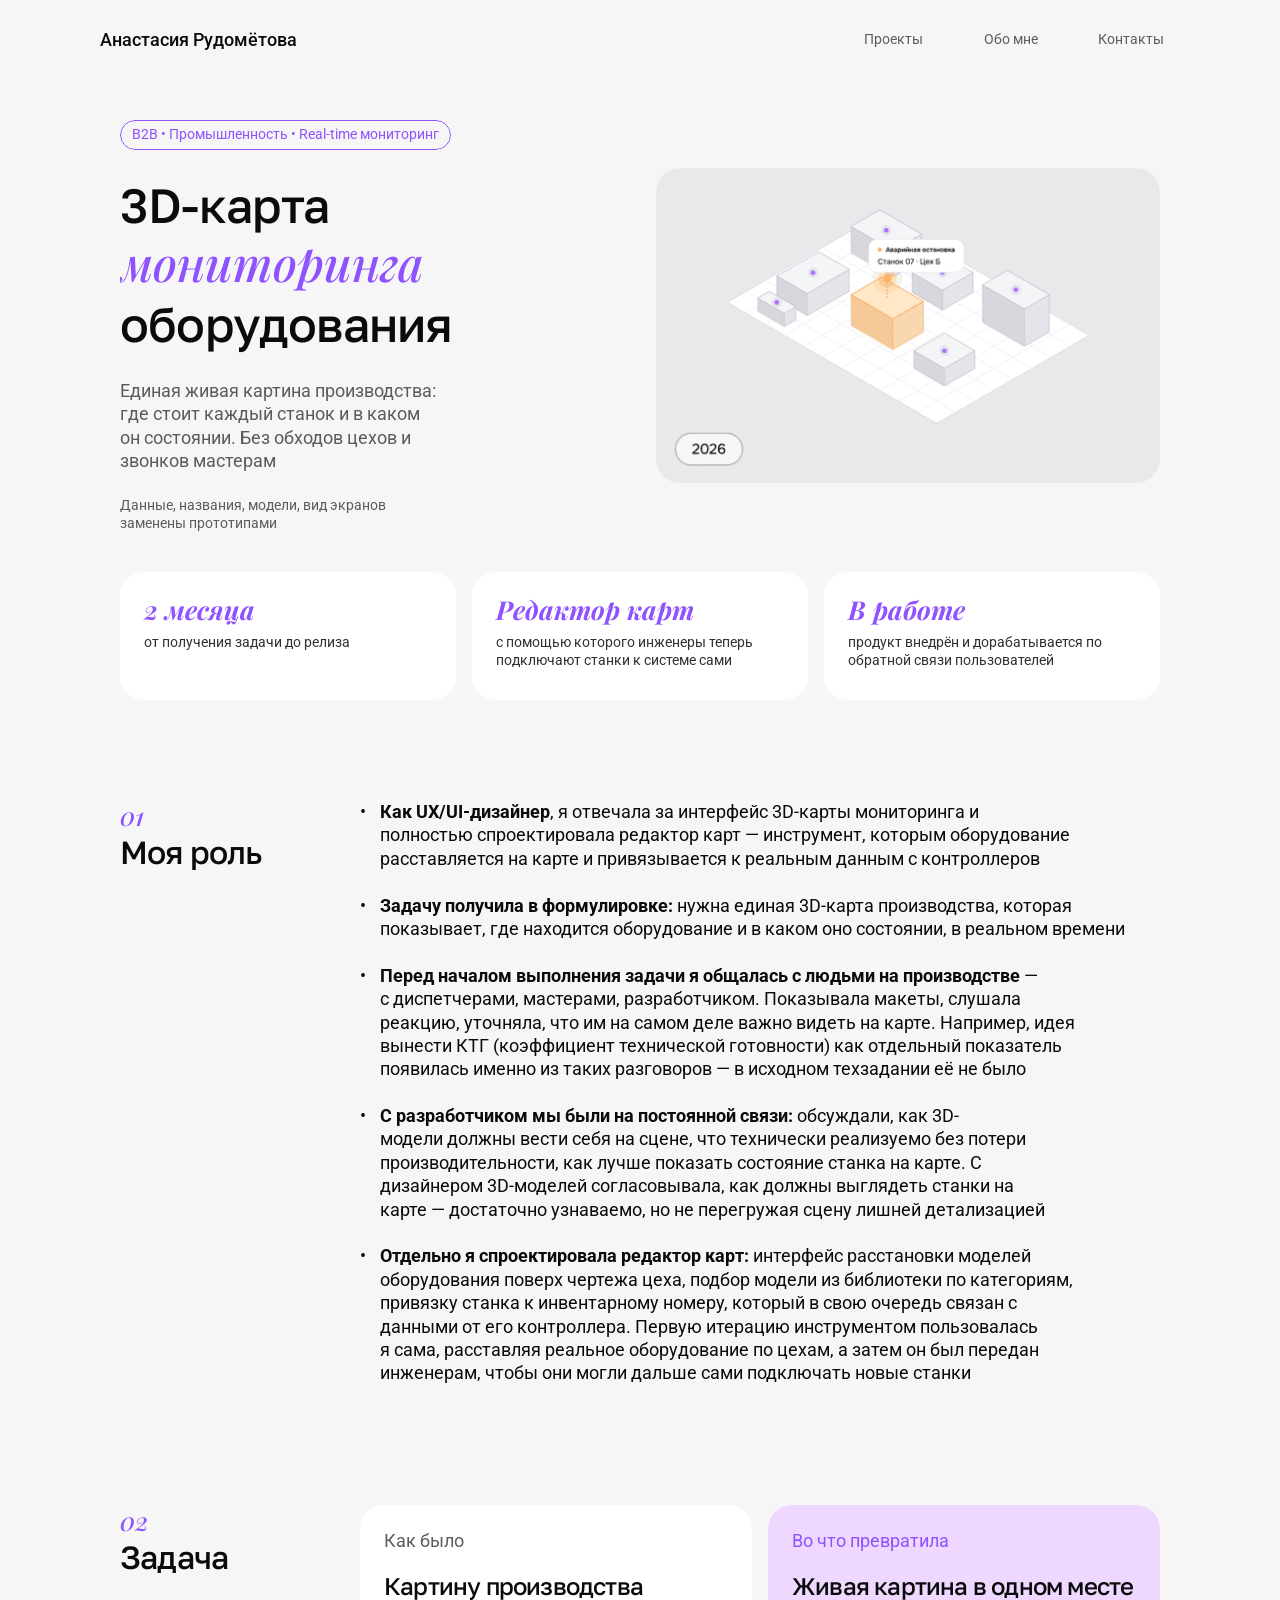
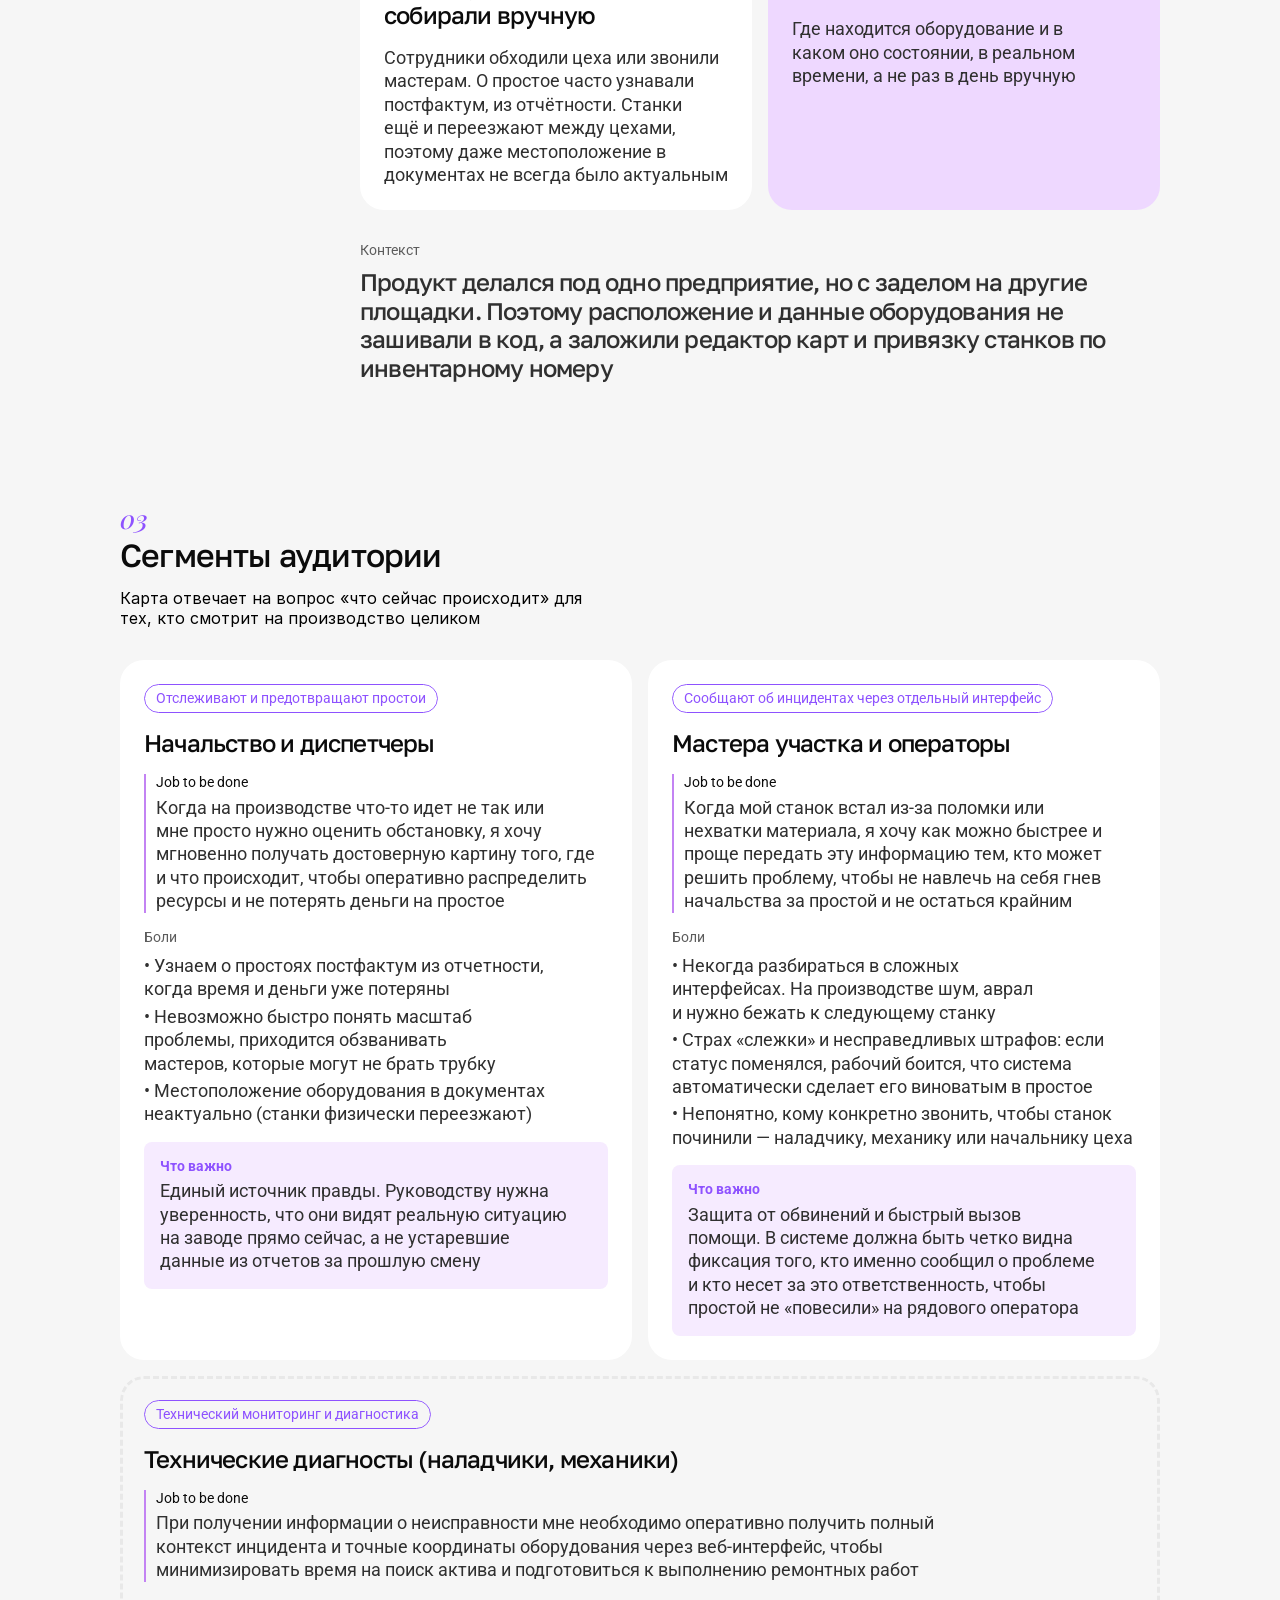
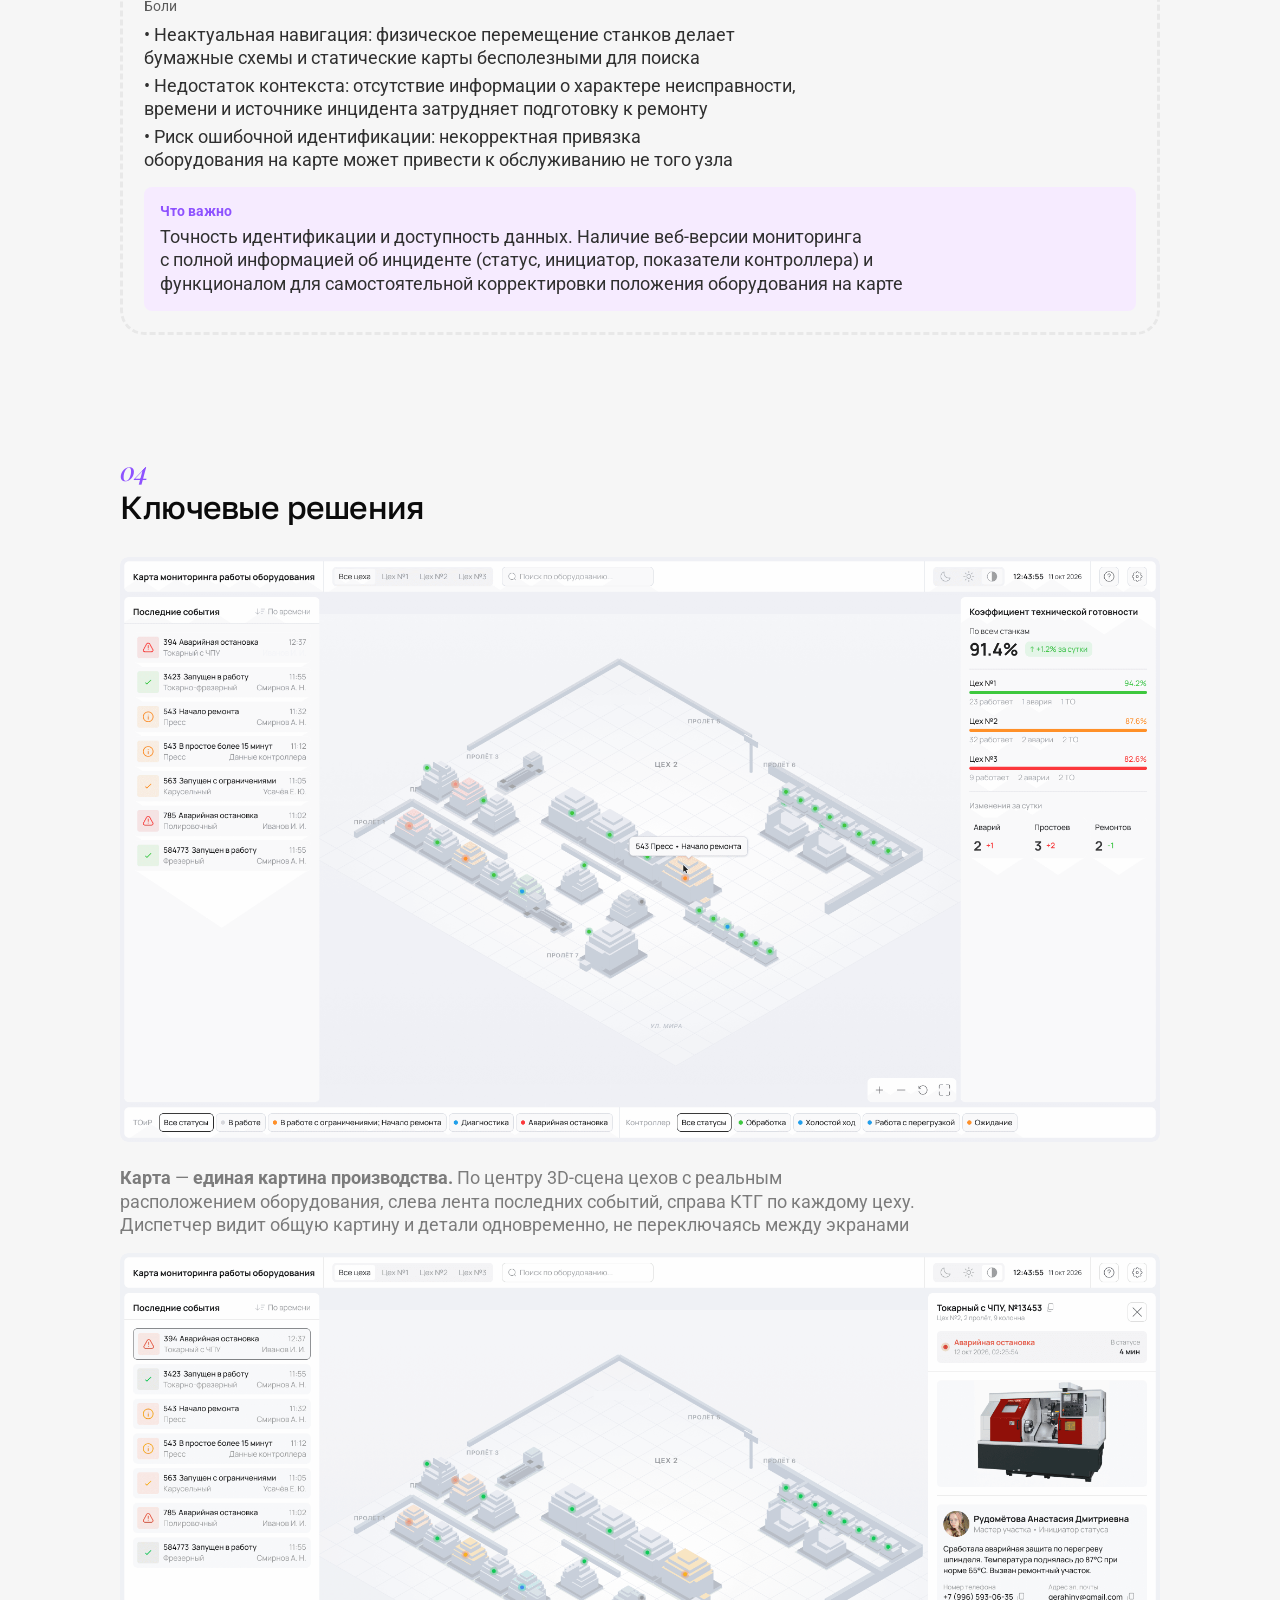
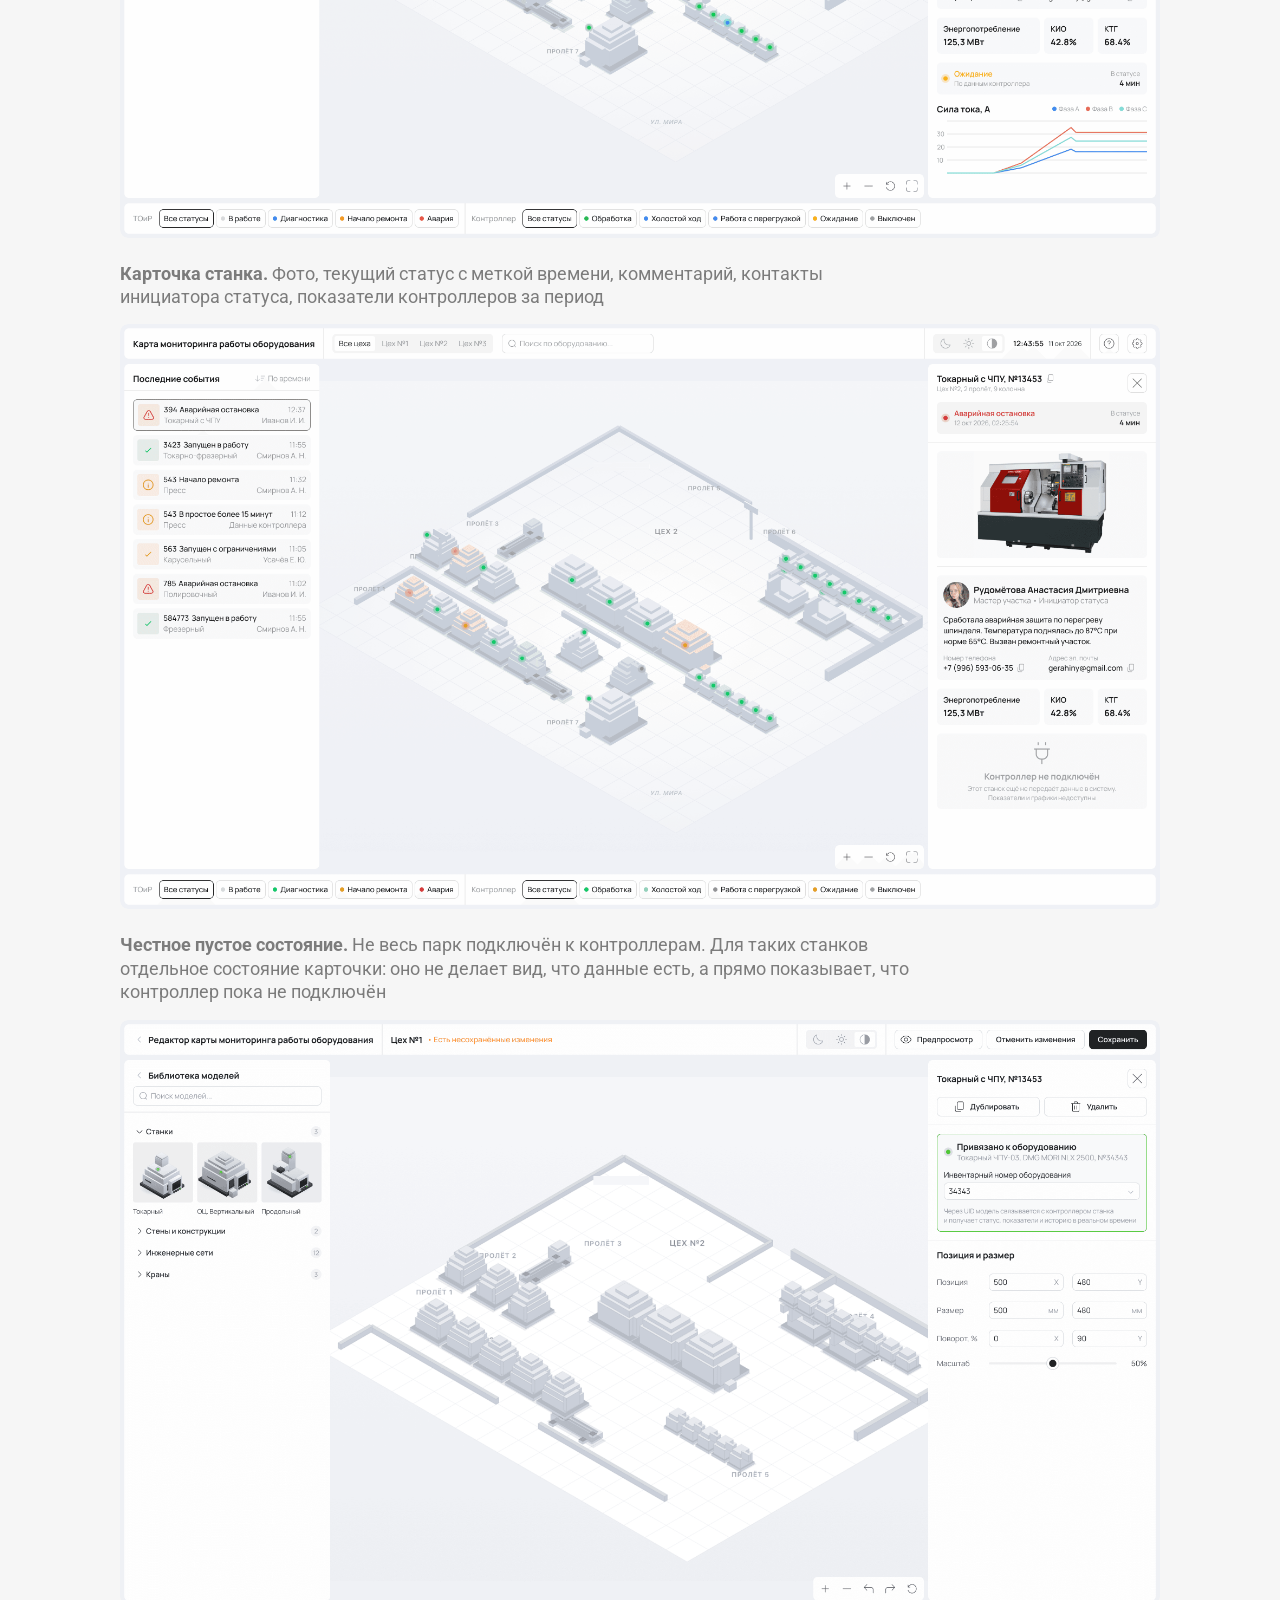
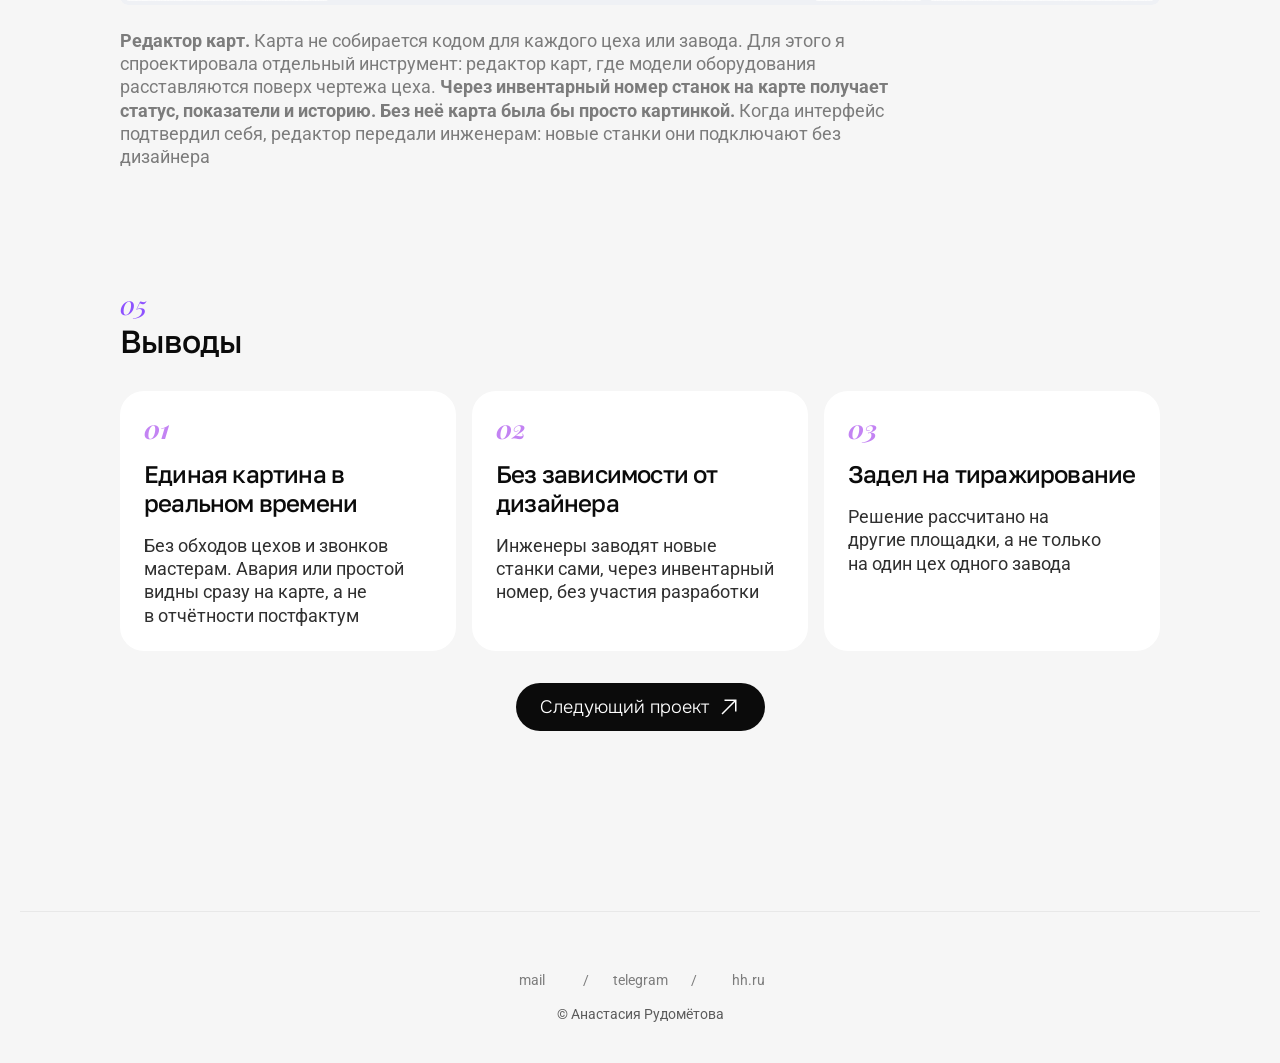
==== commit ce6c335d: "Вернула движение картинок в заголовке главной за мышью Три круглые картинки в заголовке сдвигаются н" ====
--- a/3d-map-incident-monitoring.html
+++ b/3d-map-incident-monitoring.html
@@ -151,7 +151,7 @@
 	</script>
 <meta content="max-image-preview:large" name="robots"/><style data-site-breakpoint-css="">@media(min-width: 1440px){.hidden-130nw8t{display:none!important}}@media(min-width: 1200px) and (max-width: 1439.98px){.hidden-zsbk3p{display:none!important}}@media(min-width: 810px) and (max-width: 1199.98px){.hidden-xx6iy0{display:none!important}}@media(max-width: 809.98px){.hidden-1xh9mdn{display:none!important}}@media(min-width: 1440px){.hidden-1xy0toq{display:none!important}}@media(min-width: 1200px) and (max-width: 1439.98px){.hidden-152glpt{display:none!important}}@media(min-width: 810px) and (max-width: 1199.98px){.hidden-1mdj16h{display:none!important}}@media(max-width: 809.98px){.hidden-71cz7w{display:none!important}}</style><style data-site-components="site-lib-cursors-host site-2I9Iv PropertyOverrides site-d1bxR site-lib-combinedCSSRules site-xv9gG site-O4AFV site-wYYt9 site-BKcOv site-E4Mml site-DRJ1o site-8s2c9 site-svRbB site-LRD21 site-UT5PH" data-site-css-ssr-minified="">html,body,#main{box-sizing:border-box;margin:0;padding:0}:root{-webkit-font-smoothing:antialiased;-moz-osx-font-smoothing:grayscale}*{box-sizing:border-box;-webkit-font-smoothing:inherit}h1,h2,h3,h4,h5,h6,p,figure{margin:0}body,input,textarea,select,button{font-family:sans-serif;font-size:12px}body{--token-597da178-2e77-4bea-8eb7-f12f5010f083:#c383f3;--token-c40000ae-904f-4928-80cb-4b854d70c0b4:#000;--token-2b9e9f96-0c35-4795-b915-59e721620b20:#7c7c7c;--token-028a1df2-9373-4cb0-8cc7-a6b1512a0cab:#f6f6f6;--token-790325e6-a4e0-4195-a182-d715595749b3:#00aaff80;--token-8d589923-b843-4a88-886d-50bf1e3f9a40:#0b0b0b;--token-21c2ef3c-f6a4-4ada-af40-ed071854e915:#e8e8e8;--token-c6d9d641-5b9c-4baf-85bf-3ecf83f1b8ed:#fff;--token-31bf6bfa-a083-41c5-b025-2cdc040f92d8:#f6f6f6;--token-a91b8625-a397-4ffa-aebf-00fd1ff18ca9:#fff;--token-fa39f602-c1df-41e0-abf1-78c1c63a645f:#5c5c5c;--token-f6d4c585-ff89-4182-b607-9d5da8c1ebc4:#fff;--token-aff6908e-9a16-4456-928d-df3b4ad1fc61:#eed8ff;--token-4059a8c3-0701-4ba5-9dab-781874a53501:#e1b8ff;--token-95384be9-283e-48f3-8c7a-61d7069ebf1c:#8e52ff;--token-ddbab71c-331e-414f-ba86-1d262e729217:#000;--token-4caef65f-d325-4cd6-9353-617bd3de467a:#ebebeb;--token-342ee82f-0eae-4ad0-a3f2-7aa809c93e85:#c383f3;--token-bfe0ac6f-e097-48f7-a2bd-ebc6d586f42a:#0006;--token-99e9f4a8-a01c-4d09-ad21-032d659b5108:#303030}@media (prefers-color-scheme:dark){body{--token-a91b8625-a397-4ffa-aebf-00fd1ff18ca9:#121212;--token-f6d4c585-ff89-4182-b607-9d5da8c1ebc4:#000}}@supports (z-index:calc(infinity)){#__site-badge-container{--infinity:infinity}}#__site-badge-container{pointer-events:none;width:100%;z-index:calc(var(--infinity,2147480000));justify-content:flex-end;padding:20px;display:flex;position:fixed;bottom:0}@supports (background:-webkit-named-image(i)) and (not (grid-template-rows:subgrid)){body{--site-will-change-override:transform}}@supports (background:-webkit-named-image(i)) and (not (position-area:top right)){body{--site-will-change-filter-override:filter}}[data-site-component-type=Text] div div span,[data-site-component-type=Text] a div span,[data-site-component-type=Text] span span span,[data-site-component-type=Text] p span span,[data-site-component-type=Text] h1 span span,[data-site-component-type=Text] h2 span span,[data-site-component-type=Text] h3 span span,[data-site-component-type=Text] h4 span span,[data-site-component-type=Text] h5 span span,[data-site-component-type=Text] h6 span span,[data-site-component-type=Text] a{font-family:var(--font-family);font-style:var(--font-style);font-weight:min(calc(var(--site-font-weight-increase,0) + var(--font-weight,400)), 900);color:var(--text-color);letter-spacing:var(--letter-spacing);font-size:var(--font-size);text-transform:var(--text-transform);--text-decoration:var(--site-text-decoration-style,solid) var(--site-text-decoration,none) var(--site-text-decoration-color,currentcolor) var(--site-text-decoration-thickness,auto);--text-decoration-skip-ink:var(--site-text-decoration-skip-ink);--text-underline-offset:var(--site-text-decoration-offset);line-height:var(--line-height);--font-family:var(--site-font-family);--font-style:var(--site-font-style);--font-weight:var(--site-font-weight);--text-color:var(--site-text-color);--letter-spacing:var(--site-letter-spacing);--font-size:var(--site-font-size);--text-transform:var(--site-text-transform);--line-height:var(--site-line-height)}@supports not (color:color(display-p3 1 1 1)){p.site-text,div.site-text,h1.site-text,h2.site-text,h3.site-text,h4.site-text,h5.site-text,h6.site-text,li.site-text,ol.site-text,ul.site-text,span.site-text:not([data-text-fill]){color:var(--site-blockquote-text-color-rgb,var(--site-blockquote-text-color,var(--site-text-color-rgb,var(--site-text-color,#000))));-webkit-text-stroke-color:var(--site-text-stroke-color-rgb,var(--site-text-stroke-color,initial))}mark.site-text{background-color:var(--site-blockquote-text-background-color-rgb,var(--site-blockquote-text-background-color,var(--site-text-background-color-rgb,var(--site-text-background-color,initial))))}}@supports not (color:color(display-p3 1 1 1)){code.site-text,code.site-text span.site-text:not([data-text-fill]){color:var(--site-blockquote-text-color-rgb,var(--site-blockquote-text-color,var(--site-code-text-color-rgb,var(--site-code-text-color,var(--site-text-color-rgb,var(--site-text-color,#000))))))}}@supports not (color:color(display-p3 1 1 1)){a.site-text,span.site-text[data-nested-link]{color:var(--site-link-text-color-rgb,var(--site-link-text-color,var(--site-blockquote-text-color-rgb,var(--site-blockquote-text-color,var(--site-text-color-rgb,var(--site-text-color,#000))))));background-color:var(--site-link-text-background-color-rgb,var(--site-link-text-background-color,initial));-webkit-text-decoration-color:var(--site-link-text-decoration-color-rgb,var(--site-link-text-decoration-color,var(--site-text-decoration-color-rgb,var(--site-text-decoration-color,currentcolor))));text-decoration-color:var(--site-link-text-decoration-color-rgb,var(--site-link-text-decoration-color,var(--site-text-decoration-color-rgb,var(--site-text-decoration-color,currentcolor))))}}@supports not (color:color(display-p3 1 1 1)){code.site-text a.site-text,code.site-text a.site-text span.site-text:not([data-text-fill]),code.site-text span.site-text[data-nested-link],code.site-text span.site-text[data-nested-link] span.site-text:not([data-text-fill]){color:var(--site-link-text-color-rgb,var(--site-link-text-color,var(--site-blockquote-text-color-rgb,var(--site-blockquote-text-color,var(--site-code-text-color-rgb,var(--site-code-text-color,var(--site-text-color-rgb,var(--site-text-color,#000))))))))}}@supports not (color:color(display-p3 1 1 1)){a.site-text:hover,span.site-text[data-nested-link]:hover{color:var(--site-link-hover-text-color-rgb,var(--site-link-hover-text-color,var(--site-link-text-color-rgb,var(--site-link-text-color,var(--site-blockquote-text-color-rgb,var(--site-blockquote-text-color,var(--site-text-color-rgb,var(--site-text-color,#000))))))));background-color:var(--site-link-hover-text-background-color-rgb,var(--site-link-hover-text-background-color,var(--site-link-text-background-color-rgb,var(--site-link-text-background-color,var(--site-text-background-color-rgb,var(--site-text-background-color,initial))))));-webkit-text-decoration-color:var(--site-link-hover-text-decoration-color-rgb,var(--site-link-hover-text-decoration-color,var(--site-link-text-decoration-color-rgb,var(--site-link-text-decoration-color,var(--site-text-decoration-color-rgb,var(--site-text-decoration-color,currentcolor))))));text-decoration-color:var(--site-link-hover-text-decoration-color-rgb,var(--site-link-hover-text-decoration-color,var(--site-link-text-decoration-color-rgb,var(--site-link-text-decoration-color,var(--site-text-decoration-color-rgb,var(--site-text-decoration-color,currentcolor))))))}}@supports not (color:color(display-p3 1 1 1)){code.site-text a.site-text:hover,code.site-text span.site-text[data-nested-link]:hover{color:var(--site-link-hover-text-color-rgb,var(--site-link-hover-text-color,var(--site-link-text-color-rgb,var(--site-link-text-color,var(--site-blockquote-text-color-rgb,var(--site-blockquote-text-color,var(--site-code-text-color-rgb,var(--site-code-text-color,var(--site-text-color-rgb,var(--site-text-color,#000))))))))))}}@supports not (color:color(display-p3 1 1 1)){a.site-text[data-site-page-link-current],span.site-text[data-site-page-link-current]{color:var(--site-link-current-text-color-rgb,var(--site-link-current-text-color,var(--site-link-text-color-rgb,var(--site-link-text-color,var(--site-text-color-rgb,var(--site-text-color,#000))))));background-color:var(--site-link-current-text-background-color-rgb,var(--site-link-current-text-background-color,var(--site-link-text-background-color-rgb,var(--site-link-text-background-color,var(--site-text-background-color-rgb,var(--site-text-background-color,initial))))));-webkit-text-decoration-color:var(--site-link-current-text-decoration-color-rgb,var(--site-link-current-text-decoration-color,var(--site-link-text-decoration-color-rgb,var(--site-link-text-decoration-color,var(--site-text-decoration-color-rgb,var(--site-text-decoration-color,currentcolor))))));text-decoration-color:var(--site-link-current-text-decoration-color-rgb,var(--site-link-current-text-decoration-color,var(--site-link-text-decoration-color-rgb,var(--site-link-text-decoration-color,var(--site-text-decoration-color-rgb,var(--site-text-decoration-color,currentcolor))))))}}@supports not (color:color(display-p3 1 1 1)){code.site-text a.site-text[data-site-page-link-current],code.site-text a.site-text[data-site-page-link-current] span.site-text:not([data-text-fill]),code.site-text span.site-text[data-site-page-link-current],code.site-text span.site-text[data-site-page-link-current] span.site-text:not([data-text-fill]){color:var(--site-link-current-text-color-rgb,var(--site-link-current-text-color,var(--site-link-text-color-rgb,var(--site-link-text-color,var(--site-code-text-color-rgb,var(--site-code-text-color,var(--site-text-color-rgb,var(--site-text-color,#000))))))));background-color:var(--site-link-current-text-background-color-rgb,var(--site-link-current-text-background-color,var(--site-link-text-background-color-rgb,var(--site-link-text-background-color,var(--site-text-background-color-rgb,var(--site-text-background-color,initial))))))}}@supports not (color:color(display-p3 1 1 1)){a.site-text[data-site-page-link-current]:hover,span.site-text[data-site-page-link-current]:hover{color:var(--site-link-hover-text-color-rgb,var(--site-link-hover-text-color,var(--site-link-current-text-color-rgb,var(--site-link-current-text-color,var(--site-link-text-color-rgb,var(--site-link-text-color,var(--site-code-text-color-rgb,var(--site-code-text-color,var(--site-text-color-rgb,var(--site-text-color,#000))))))))));background-color:var(--site-link-hover-text-background-color-rgb,var(--site-link-hover-text-background-color,var(--site-link-current-text-background-color-rgb,var(--site-link-current-text-background-color,var(--site-link-text-background-color-rgb,var(--site-link-text-background-color,initial))))));-webkit-text-decoration-color:var(--site-link-hover-text-decoration-color-rgb,var(--site-link-hover-text-decoration-color,var(--site-link-current-text-decoration-color-rgb,var(--site-link-current-text-decoration-color,var(--site-link-text-decoration-color-rgb,var(--site-link-text-decoration-color,var(--site-text-decoration-color-rgb,var(--site-text-decoration-color,currentcolor))))))));text-decoration-color:var(--site-link-hover-text-decoration-color-rgb,var(--site-link-hover-text-decoration-color,var(--site-link-current-text-decoration-color-rgb,var(--site-link-current-text-decoration-color,var(--site-link-text-decoration-color-rgb,var(--site-link-text-decoration-color,var(--site-text-decoration-color-rgb,var(--site-text-decoration-color,currentcolor))))))))}}@supports not (color:color(display-p3 1 1 1)){code.site-text a.site-text[data-site-page-link-current]:hover,code.site-text a.site-text[data-site-page-link-current]:hover span.site-text:not([data-text-fill]),code.site-text span.site-text[data-site-page-link-current]:hover,code.site-text span.site-text[data-site-page-link-current]:hover span.site-text:not([data-text-fill]){color:var(--site-link-hover-text-color-rgb,var(--site-link-hover-text-color,var(--site-link-current-text-color-rgb,var(--site-link-current-text-color,var(--site-link-text-color-rgb,var(--site-link-text-color,var(--site-code-text-color-rgb,var(--site-code-text-color,var(--site-text-color-rgb,var(--site-text-color,#000))))))))));background-color:var(--site-link-hover-text-background-color-rgb,var(--site-link-hover-text-background-color,var(--site-link-current-text-background-color-rgb,var(--site-link-current-text-background-color,var(--site-link-text-background-color-rgb,var(--site-link-text-background-color,initial))))))}}[data-site-component-type=Stack]:not([data-site-generated])>*,[data-site-component-type=Stack]:not([data-site-generated])>[data-site-component-type],NavigationContainer [data-site-component-type=NavigationContainer]>*,[data-site-component-type=NavigationContainer]>[data-site-component-type]{position:relative}@supports not (overflow:clip){:root{--overflow-clip-fallback:hidden}}@supports (background:-webkit-named-image(i)) and (not (contain-intrinsic-size:inherit)){div.site-text,p.site-text,h1.site-text,h2.site-text,h3.site-text,h4.site-text,h5.site-text,h6.site-text,ol.site-text,ul.site-text,li.site-text,blockquote.site-text,.site-text.site-image{display:var(--text-truncation-display-inline-for-safari-16,revert)}div.site-text:after,p.site-text:after,h1.site-text:after,h2.site-text:after,h3.site-text:after,h4.site-text:after,h5.site-text:after,h6.site-text:after,ol.site-text:after,ul.site-text:after,li.site-text:after,blockquote.site-text:after,.site-text.site-image:after{content:var(--text-truncation-line-break-for-safari-16);white-space:pre}.site-text.site-text-module,.site-text.site-table-wrapper{display:var(--text-truncation-display-none-for-safari-16,revert)}p.site-text[data-text-fill]{display:var(--text-truncation-display-inline-for-safari-16,inline-block)}}@supports (corner-shape:superellipse(2)){:root{--one-if-corner-shape-supported:1}}.site-cursor-none,.site-cursor-none *{cursor:none!important}.site-pointer-events-none,.site-pointer-events-none *{pointer-events:none!important}.site-2I9Iv.site-34n5a4,.site-2I9Iv .site-34n5a4{display:block}.site-2I9Iv.site-1xy0toq{background-color:var(--token-028a1df2-9373-4cb0-8cc7-a6b1512a0cab,#f6f6f6);height:min-content;overflow:var(--overflow-clip-fallback,clip);flex-flow:column;place-content:center flex-start;align-items:center;gap:0;width:100%;padding:0;display:flex;position:relative}.site-2I9Iv .site-1lwwkeh-container{z-index:5;flex:none;order:-1000;width:100%;height:80px;position:sticky;top:0}.site-2I9Iv .site-1xf7zzi{margin:0;background:0 0;flex-grow:1;width:0;height:0;margin-bottom:0;position:relative}.site-2I9Iv .site-hewisq-container{flex:none;order:1002;width:100%;height:auto;position:relative}[data-layout-template=true]>#overlay{margin-bottom:0}@media (max-width:809.98px){.site-2I9Iv .site-1lwwkeh-container{height:auto}}.ssr-variant{display:contents}.site-d1bxR.site-gsyv0j,.site-d1bxR .site-gsyv0j{display:block}.site-d1bxR.site-1szppxb{height:min-content;overflow:var(--overflow-clip-fallback,clip);flex-flow:row;place-content:center flex-start;align-items:center;gap:24px;width:1440px;padding:16px 100px;display:flex;position:relative}.site-d1bxR .site-1pyq3at{flex-flow:column;flex:1 0 0;place-content:center;align-items:center;gap:10px;width:1px;height:min-content;padding:0;display:flex;position:relative;overflow:visible}.site-d1bxR .site-1i1yfd3{--site-text-wrap-override:none;flex:none;width:100%;height:auto;position:relative}.site-d1bxR .site-hxk6a0{height:44px;overflow:var(--overflow-clip-fallback,clip);flex-flow:row;flex:none;place-content:center;align-items:center;gap:8px;width:min-content;padding:16px;display:flex;position:relative}.site-d1bxR .site-1frvsfp,.site-d1bxR .site-dxfufi,.site-d1bxR .site-cwbpfn,.site-d1bxR .site-uf0llp{white-space:pre;flex:none;width:auto;height:auto;position:relative}.site-d1bxR .site-svivnv{flex:none;width:16px;height:auto;position:relative}.site-d1bxR .site-y4q7z5{flex-flow:row;flex:none;place-content:center;align-items:center;gap:24px;width:min-content;height:min-content;padding:0;display:flex;position:relative;overflow:visible}.site-d1bxR .site-1o33ky3,.site-d1bxR .site-scwv1f{height:48px;overflow:var(--overflow-clip-fallback,clip);flex-flow:row;flex:none;place-content:center;align-items:center;gap:10px;width:min-content;padding:16px;text-decoration:none;display:flex;position:relative}.site-d1bxR .site-loc95v{height:48px;overflow:var(--overflow-clip-fallback,clip);flex-flow:row;flex:none;place-content:center;align-items:center;gap:10px;width:95px;padding:16px;text-decoration:none;display:flex;position:relative}.site-d1bxR.site-v-88a224.site-1szppxb{flex-direction:column;justify-content:center;gap:0;width:390px;padding:8px 24px;overflow:visible}.site-d1bxR.site-v-88a224 .site-1pyq3at,.site-d1bxR.site-v-ng3oqs .site-1pyq3at{flex-direction:row;flex:none;width:100%}.site-d1bxR.site-v-88a224 .site-1i1yfd3,.site-d1bxR.site-v-ng3oqs .site-1i1yfd3{flex:1 0 0;width:1px}.site-d1bxR.site-v-88a224 .site-hxk6a0,.site-d1bxR.site-v-ng3oqs .site-hxk6a0{cursor:pointer}.site-d1bxR.site-v-ng3oqs.site-1szppxb{flex-direction:column;gap:8px;width:390px;height:240px;padding:8px 24px;overflow:visible}.site-d1bxR.site-v-ng3oqs .site-y4q7z5{flex-direction:column;gap:0;width:100%;height:168px}.site-d1bxR.site-v-ng3oqs .site-1o33ky3,.site-d1bxR.site-v-ng3oqs .site-loc95v,.site-d1bxR.site-v-ng3oqs .site-scwv1f{cursor:pointer;width:100%;height:56px}@media (max-width:1439px) and (min-width:1200px){.site-BHFnZ .site-styles-preset-49mfue:not(.rich-text-wrapper),.site-BHFnZ .site-styles-preset-49mfue.rich-text-wrapper p{--site-font-family:"Roboto", "Roboto Placeholder", sans-serif;--site-font-family-bold:"Roboto", "Roboto Placeholder", sans-serif;--site-font-family-bold-italic:"Roboto", "Roboto Placeholder", sans-serif;--site-font-family-italic:"Roboto", "Roboto Placeholder", sans-serif;--site-font-open-type-features:"blwf" on, "cv03" on, "cv04" on, "cv09" on, "cv11" on;--site-font-size:18px;--site-font-style:normal;--site-font-style-bold:normal;--site-font-style-bold-italic:italic;--site-font-style-italic:italic;--site-font-variation-axes:normal;--site-font-weight:500;--site-font-weight-bold:700;--site-font-weight-bold-italic:600;--site-font-weight-italic:500;--site-letter-spacing:0em;--site-line-height:1.3em;--site-paragraph-spacing:20px;--site-text-alignment:left;--site-text-color:var(--token-8d589923-b843-4a88-886d-50bf1e3f9a40,#0b0b0b);--site-text-decoration:none;--site-text-stroke-color:initial;--site-text-stroke-width:initial;--site-text-transform:none;--site-text-wrap:balance}}@media (max-width:1199px) and (min-width:810px){.site-BHFnZ .site-styles-preset-49mfue:not(.rich-text-wrapper),.site-BHFnZ .site-styles-preset-49mfue.rich-text-wrapper p{--site-font-family:"Roboto", "Roboto Placeholder", sans-serif;--site-font-family-bold:"Roboto", "Roboto Placeholder", sans-serif;--site-font-family-bold-italic:"Roboto", "Roboto Placeholder", sans-serif;--site-font-family-italic:"Roboto", "Roboto Placeholder", sans-serif;--site-font-open-type-features:"blwf" on, "cv03" on, "cv04" on, "cv09" on, "cv11" on;--site-font-size:18px;--site-font-style:normal;--site-font-style-bold:normal;--site-font-style-bold-italic:italic;--site-font-style-italic:italic;--site-font-variation-axes:normal;--site-font-weight:500;--site-font-weight-bold:700;--site-font-weight-bold-italic:600;--site-font-weight-italic:500;--site-letter-spacing:0em;--site-line-height:1.3em;--site-paragraph-spacing:20px;--site-text-alignment:left;--site-text-color:var(--token-8d589923-b843-4a88-886d-50bf1e3f9a40,#0b0b0b);--site-text-decoration:none;--site-text-stroke-color:initial;--site-text-stroke-width:initial;--site-text-transform:none;--site-text-wrap:balance}}@media (max-width:809px) and (min-width:0){.site-BHFnZ .site-styles-preset-49mfue:not(.rich-text-wrapper),.site-BHFnZ .site-styles-preset-49mfue.rich-text-wrapper p{--site-font-family:"Roboto", "Roboto Placeholder", sans-serif;--site-font-family-bold:"Roboto", "Roboto Placeholder", sans-serif;--site-font-family-bold-italic:"Roboto", "Roboto Placeholder", sans-serif;--site-font-family-italic:"Roboto", "Roboto Placeholder", sans-serif;--site-font-open-type-features:"blwf" on, "cv03" on, "cv04" on, "cv09" on, "cv11" on;--site-font-size:18px;--site-font-style:normal;--site-font-style-bold:normal;--site-font-style-bold-italic:italic;--site-font-style-italic:italic;--site-font-variation-axes:normal;--site-font-weight:500;--site-font-weight-bold:700;--site-font-weight-bold-italic:600;--site-font-weight-italic:500;--site-letter-spacing:0em;--site-line-height:1.3em;--site-paragraph-spacing:20px;--site-text-alignment:left;--site-text-color:var(--token-8d589923-b843-4a88-886d-50bf1e3f9a40,#0b0b0b);--site-text-decoration:none;--site-text-stroke-color:initial;--site-text-stroke-width:initial;--site-text-transform:none;--site-text-wrap:balance}}.site-0TUMA .site-styles-preset-4r5mbc:not(.rich-text-wrapper),.site-0TUMA .site-styles-preset-4r5mbc.rich-text-wrapper a{--site-link-hover-text-color:var(--token-597da178-2e77-4bea-8eb7-f12f5010f083,#c383f3);--site-link-text-color:var(--token-8d589923-b843-4a88-886d-50bf1e3f9a40,#0b0b0b)}@media (max-width:1439px) and (min-width:1200px){.site-0XeJw .site-styles-preset-f5msev:not(.rich-text-wrapper),.site-0XeJw .site-styles-preset-f5msev.rich-text-wrapper p{--site-font-family:"Roboto", "Roboto Placeholder", sans-serif;--site-font-family-bold:"Roboto", "Roboto Placeholder", sans-serif;--site-font-family-bold-italic:"Roboto", "Roboto Placeholder", sans-serif;--site-font-family-italic:"Roboto", "Roboto Placeholder", sans-serif;--site-font-open-type-features:"blwf" on, "cv03" on, "cv04" on, "cv09" on, "cv11" on;--site-font-size:14px;--site-font-style:normal;--site-font-style-bold:normal;--site-font-style-bold-italic:italic;--site-font-style-italic:italic;--site-font-variation-axes:normal;--site-font-weight:400;--site-font-weight-bold:700;--site-font-weight-bold-italic:700;--site-font-weight-italic:400;--site-letter-spacing:0em;--site-line-height:1.25em;--site-paragraph-spacing:20px;--site-text-alignment:start;--site-text-color:var(--token-8d589923-b843-4a88-886d-50bf1e3f9a40,#0b0b0b);--site-text-decoration:none;--site-text-stroke-color:initial;--site-text-stroke-width:initial;--site-text-transform:none}}@media (max-width:1199px) and (min-width:810px){.site-0XeJw .site-styles-preset-f5msev:not(.rich-text-wrapper),.site-0XeJw .site-styles-preset-f5msev.rich-text-wrapper p{--site-font-family:"Roboto", "Roboto Placeholder", sans-serif;--site-font-family-bold:"Roboto", "Roboto Placeholder", sans-serif;--site-font-family-bold-italic:"Roboto", "Roboto Placeholder", sans-serif;--site-font-family-italic:"Roboto", "Roboto Placeholder", sans-serif;--site-font-open-type-features:"blwf" on, "cv03" on, "cv04" on, "cv09" on, "cv11" on;--site-font-size:14px;--site-font-style:normal;--site-font-style-bold:normal;--site-font-style-bold-italic:italic;--site-font-style-italic:italic;--site-font-variation-axes:normal;--site-font-weight:400;--site-font-weight-bold:700;--site-font-weight-bold-italic:700;--site-font-weight-italic:400;--site-letter-spacing:0em;--site-line-height:1.25em;--site-paragraph-spacing:20px;--site-text-alignment:start;--site-text-color:var(--token-8d589923-b843-4a88-886d-50bf1e3f9a40,#0b0b0b);--site-text-decoration:none;--site-text-stroke-color:initial;--site-text-stroke-width:initial;--site-text-transform:none}}@media (max-width:809px) and (min-width:0){.site-0XeJw .site-styles-preset-f5msev:not(.rich-text-wrapper),.site-0XeJw .site-styles-preset-f5msev.rich-text-wrapper p{--site-font-family:"Roboto", "Roboto Placeholder", sans-serif;--site-font-family-bold:"Roboto", "Roboto Placeholder", sans-serif;--site-font-family-bold-italic:"Roboto", "Roboto Placeholder", sans-serif;--site-font-family-italic:"Roboto", "Roboto Placeholder", sans-serif;--site-font-open-type-features:"blwf" on, "cv03" on, "cv04" on, "cv09" on, "cv11" on;--site-font-size:12px;--site-font-style:normal;--site-font-style-bold:normal;--site-font-style-bold-italic:italic;--site-font-style-italic:italic;--site-font-variation-axes:normal;--site-font-weight:400;--site-font-weight-bold:700;--site-font-weight-bold-italic:700;--site-font-weight-italic:400;--site-letter-spacing:0em;--site-line-height:1.25em;--site-paragraph-spacing:20px;--site-text-alignment:start;--site-text-color:var(--token-8d589923-b843-4a88-886d-50bf1e3f9a40,#0b0b0b);--site-text-decoration:none;--site-text-stroke-color:initial;--site-text-stroke-width:initial;--site-text-transform:none}}@media (max-width:1439px) and (min-width:1200px){.site-zEcEc .site-styles-preset-z6aizh:not(.rich-text-wrapper),.site-zEcEc .site-styles-preset-z6aizh.rich-text-wrapper p{--site-font-family:"Roboto", "Roboto Placeholder", sans-serif;--site-font-family-bold:"Roboto", "Roboto Placeholder", sans-serif;--site-font-family-bold-italic:"Roboto", "Roboto Placeholder", sans-serif;--site-font-family-italic:"Roboto", "Roboto Placeholder", sans-serif;--site-font-open-type-features:normal;--site-font-size:18px;--site-font-style:normal;--site-font-style-bold:normal;--site-font-style-bold-italic:italic;--site-font-style-italic:italic;--site-font-variation-axes:normal;--site-font-weight:400;--site-font-weight-bold:700;--site-font-weight-bold-italic:700;--site-font-weight-italic:400;--site-letter-spacing:0em;--site-line-height:1.3em;--site-paragraph-spacing:20px;--site-text-alignment:left;--site-text-color:#050505;--site-text-decoration:none;--site-text-stroke-color:initial;--site-text-stroke-width:initial;--site-text-transform:none;--site-text-wrap:balance}}@media (max-width:1199px) and (min-width:810px){.site-zEcEc .site-styles-preset-z6aizh:not(.rich-text-wrapper),.site-zEcEc .site-styles-preset-z6aizh.rich-text-wrapper p{--site-font-family:"Roboto", "Roboto Placeholder", sans-serif;--site-font-family-bold:"Roboto", "Roboto Placeholder", sans-serif;--site-font-family-bold-italic:"Roboto", "Roboto Placeholder", sans-serif;--site-font-family-italic:"Roboto", "Roboto Placeholder", sans-serif;--site-font-open-type-features:normal;--site-font-size:18px;--site-font-style:normal;--site-font-style-bold:normal;--site-font-style-bold-italic:italic;--site-font-style-italic:italic;--site-font-variation-axes:normal;--site-font-weight:400;--site-font-weight-bold:700;--site-font-weight-bold-italic:700;--site-font-weight-italic:400;--site-letter-spacing:0em;--site-line-height:1.3em;--site-paragraph-spacing:20px;--site-text-alignment:left;--site-text-color:#050505;--site-text-decoration:none;--site-text-stroke-color:initial;--site-text-stroke-width:initial;--site-text-transform:none;--site-text-wrap:balance}}@media (max-width:809px) and (min-width:0){.site-zEcEc .site-styles-preset-z6aizh:not(.rich-text-wrapper),.site-zEcEc .site-styles-preset-z6aizh.rich-text-wrapper p{--site-font-family:"Roboto", "Roboto Placeholder", sans-serif;--site-font-family-bold:"Roboto", "Roboto Placeholder", sans-serif;--site-font-family-bold-italic:"Roboto", "Roboto Placeholder", sans-serif;--site-font-family-italic:"Roboto", "Roboto Placeholder", sans-serif;--site-font-open-type-features:normal;--site-font-size:18px;--site-font-style:normal;--site-font-style-bold:normal;--site-font-style-bold-italic:italic;--site-font-style-italic:italic;--site-font-variation-axes:normal;--site-font-weight:400;--site-font-weight-bold:700;--site-font-weight-bold-italic:700;--site-font-weight-italic:400;--site-letter-spacing:0em;--site-line-height:1.3em;--site-paragraph-spacing:20px;--site-text-alignment:left;--site-text-color:#050505;--site-text-decoration:none;--site-text-stroke-color:initial;--site-text-stroke-width:initial;--site-text-transform:none;--site-text-wrap:balance}}body{--site-will-change-override:none}@supports (background:-webkit-named-image(i)) and (not (grid-template-rows:subgrid)){body{--site-will-change-override:transform}}body{--site-will-change-filter-override:none}@supports (background:-webkit-named-image(i)) and (not (position-area:top right)){body{--site-will-change-filter-override:filter}}[data-site-component-type]{position:absolute}[data-site-component-type=Text]{cursor:inherit}[data-site-component-text-autosized] *{white-space:pre}[data-site-component-type=Text]>*{text-align:var(--site-text-alignment,start)}[data-site-component-type=Text] span span,[data-site-component-type=Text] p span,[data-site-component-type=Text] h1 span,[data-site-component-type=Text] h2 span,[data-site-component-type=Text] h3 span,[data-site-component-type=Text] h4 span,[data-site-component-type=Text] h5 span,[data-site-component-type=Text] h6 span{display:block}[data-site-component-type=Text] span span span,[data-site-component-type=Text] p span span,[data-site-component-type=Text] h1 span span,[data-site-component-type=Text] h2 span span,[data-site-component-type=Text] h3 span span,[data-site-component-type=Text] h4 span span,[data-site-component-type=Text] h5 span span,[data-site-component-type=Text] h6 span span{display:unset}[data-site-component-type=Text] div div span,[data-site-component-type=Text] a div span,[data-site-component-type=Text] span span span,[data-site-component-type=Text] p span span,[data-site-component-type=Text] h1 span span,[data-site-component-type=Text] h2 span span,[data-site-component-type=Text] h3 span span,[data-site-component-type=Text] h4 span span,[data-site-component-type=Text] h5 span span,[data-site-component-type=Text] h6 span span,[data-site-component-type=Text] a{font-family:var(--font-family);font-style:var(--font-style);font-weight:min(calc(var(--site-font-weight-increase,0) + var(--font-weight,400)), 900);color:var(--text-color);letter-spacing:var(--letter-spacing);font-size:var(--font-size);text-transform:var(--text-transform);--text-decoration:var(--site-text-decoration-style,solid) var(--site-text-decoration,none) var(--site-text-decoration-color,currentcolor) var(--site-text-decoration-thickness,auto);--text-decoration-skip-ink:var(--site-text-decoration-skip-ink);--text-underline-offset:var(--site-text-decoration-offset);line-height:var(--line-height);--font-family:var(--site-font-family);--font-style:var(--site-font-style);--font-weight:var(--site-font-weight);--text-color:var(--site-text-color);--letter-spacing:var(--site-letter-spacing);--font-size:var(--site-font-size);--text-transform:var(--site-text-transform);--line-height:var(--site-line-height)}[data-site-component-type=Text] a,[data-site-component-type=Text] a div span,[data-site-component-type=Text] a span span span,[data-site-component-type=Text] a p span span,[data-site-component-type=Text] a h1 span span,[data-site-component-type=Text] a h2 span span,[data-site-component-type=Text] a h3 span span,[data-site-component-type=Text] a h4 span span,[data-site-component-type=Text] a h5 span span,[data-site-component-type=Text] a h6 span span{--font-family:var(--site-link-font-family,var(--site-font-family));--font-style:var(--site-link-font-style,var(--site-font-style));--font-weight:var(--site-link-font-weight,var(--site-font-weight));--text-color:var(--site-link-text-color,var(--site-text-color));--font-size:var(--site-link-font-size,var(--site-font-size));--text-transform:var(--site-link-text-transform,var(--site-text-transform));--text-decoration:var(--site-link-text-decoration-style,var(--site-text-decoration-style,solid)) var(--site-link-text-decoration,var(--site-text-decoration,none)) var(--site-link-text-decoration-color,var(--site-text-decoration-color,currentcolor)) var(--site-link-text-decoration-thickness,var(--site-text-decoration-thickness,auto));--text-decoration-skip-ink:var(--site-link-text-decoration-skip-ink,var(--site-text-decoration-skip-ink));--text-underline-offset:var(--site-link-text-decoration-offset,var(--site-text-decoration-offset))}[data-site-component-type=Text] a:hover,[data-site-component-type=Text] a div span:hover,[data-site-component-type=Text] a span span span:hover,[data-site-component-type=Text] a p span span:hover,[data-site-component-type=Text] a h1 span span:hover,[data-site-component-type=Text] a h2 span span:hover,[data-site-component-type=Text] a h3 span span:hover,[data-site-component-type=Text] a h4 span span:hover,[data-site-component-type=Text] a h5 span span:hover,[data-site-component-type=Text] a h6 span span:hover{--font-family:var(--site-link-hover-font-family,var(--site-link-font-family,var(--site-font-family)));--font-style:var(--site-link-hover-font-style,var(--site-link-font-style,var(--site-font-style)));--font-weight:var(--site-link-hover-font-weight,var(--site-link-font-weight,var(--site-font-weight)));--text-color:var(--site-link-hover-text-color,var(--site-link-text-color,var(--site-text-color)));--font-size:var(--site-link-hover-font-size,var(--site-link-font-size,var(--site-font-size)));--text-transform:var(--site-link-hover-text-transform,var(--site-link-text-transform,var(--site-text-transform)));--text-decoration:var(--site-link-hover-text-decoration-style,var(--site-link-text-decoration-style,var(--site-text-decoration-style,solid))) var(--site-link-hover-text-decoration,var(--site-link-text-decoration,var(--site-text-decoration,none))) var(--site-link-hover-text-decoration-color,var(--site-link-text-decoration-color,var(--site-text-decoration-color,currentcolor))) var(--site-link-hover-text-decoration-thickness,var(--site-link-text-decoration-thickness,var(--site-text-decoration-thickness,auto)));--text-decoration-skip-ink:var(--site-link-hover-text-decoration-skip-ink,var(--site-link-text-decoration-skip-ink,var(--site-text-decoration-skip-ink)));--text-underline-offset:var(--site-link-hover-text-decoration-offset,var(--site-link-text-decoration-offset,var(--site-text-decoration-offset)))}[data-site-component-type=Text].isCurrent a,[data-site-component-type=Text].isCurrent a div span,[data-site-component-type=Text].isCurrent a span span span,[data-site-component-type=Text].isCurrent a p span span,[data-site-component-type=Text].isCurrent a h1 span span,[data-site-component-type=Text].isCurrent a h2 span span,[data-site-component-type=Text].isCurrent a h3 span span,[data-site-component-type=Text].isCurrent a h4 span span,[data-site-component-type=Text].isCurrent a h5 span span,[data-site-component-type=Text].isCurrent a h6 span span{--font-family:var(--site-link-current-font-family,var(--site-link-font-family,var(--site-font-family)));--font-style:var(--site-link-current-font-style,var(--site-link-font-style,var(--site-font-style)));--font-weight:var(--site-link-current-font-weight,var(--site-link-font-weight,var(--site-font-weight)));--text-color:var(--site-link-current-text-color,var(--site-link-text-color,var(--site-text-color)));--font-size:var(--site-link-current-font-size,var(--site-link-font-size,var(--site-font-size)));--text-transform:var(--site-link-current-text-transform,var(--site-link-text-transform,var(--site-text-transform)));--text-decoration:var(--site-link-current-text-decoration-style,var(--site-link-text-decoration-style,var(--site-text-decoration-style,solid))) var(--site-link-current-text-decoration,var(--site-link-text-decoration,var(--site-text-decoration,none))) var(--site-link-current-text-decoration-color,var(--site-link-text-decoration-color,var(--site-text-decoration-color,currentcolor))) var(--site-link-current-text-decoration-thickness,var(--site-link-text-decoration-thickness,var(--site-text-decoration-thickness,auto)));--text-decoration-skip-ink:var(--site-link-current-text-decoration-skip-ink,var(--site-link-text-decoration-skip-ink,var(--site-text-decoration-skip-ink)));--text-underline-offset:var(--site-link-current-text-decoration-offset,var(--site-link-text-decoration-offset,var(--site-text-decoration-offset)))}[data-site-component-type=RichTextContainer]{outline:none;flex-direction:column;flex-shrink:0;justify-content:flex-start;display:flex}p.site-text,div.site-text,figure.site-text,h1.site-text,h2.site-text,h3.site-text,h4.site-text,h5.site-text,h6.site-text,ol.site-text,ul.site-text{margin:0;padding:0}p.site-text,div.site-text,h1.site-text,h2.site-text,h3.site-text,h4.site-text,h5.site-text,h6.site-text,li.site-text,ol.site-text,ul.site-text,mark.site-text,span.site-text:not([data-text-fill]){font-family:var(--site-font-family-preview,var(--site-blockquote-font-family,var(--site-font-family,Inter, Inter Placeholder, sans-serif)));font-style:var(--site-font-style-preview,var(--site-blockquote-font-style,var(--site-font-style,normal)));font-weight:var(--site-font-weight-preview,var(--site-blockquote-font-weight,var(--site-font-weight,400)));color:var(--site-blockquote-text-color,var(--site-text-color,#000));font-size:calc(var(--site-blockquote-font-size,var(--site-font-size,16px)) * var(--site-font-size-scale,1));letter-spacing:var(--site-blockquote-letter-spacing,var(--site-letter-spacing,0));text-transform:var(--site-blockquote-text-transform,var(--site-text-transform,none));-webkit-text-decoration-line:var(--site-blockquote-text-decoration,var(--site-text-decoration,initial));text-decoration-line:var(--site-blockquote-text-decoration,var(--site-text-decoration,initial));-webkit-text-decoration-style:var(--site-blockquote-text-decoration-style,var(--site-text-decoration-style,initial));text-decoration-style:var(--site-blockquote-text-decoration-style,var(--site-text-decoration-style,initial));-webkit-text-decoration-color:var(--site-blockquote-text-decoration-color,var(--site-text-decoration-color,initial));text-decoration-color:var(--site-blockquote-text-decoration-color,var(--site-text-decoration-color,initial));text-decoration-thickness:var(--site-blockquote-text-decoration-thickness,var(--site-text-decoration-thickness,initial));text-decoration-skip-ink:var(--site-blockquote-text-decoration-skip-ink,var(--site-text-decoration-skip-ink,initial));text-underline-offset:var(--site-blockquote-text-decoration-offset,var(--site-text-decoration-offset,initial));line-height:var(--site-blockquote-line-height,var(--site-line-height,1.2em));text-align:var(--site-blockquote-text-alignment,var(--site-text-alignment,start));-webkit-text-stroke-width:var(--site-text-stroke-width,initial);-webkit-text-stroke-color:var(--site-text-stroke-color,initial);-moz-font-feature-settings:var(--site-font-open-type-features,initial);-webkit-font-feature-settings:var(--site-font-open-type-features,initial);font-feature-settings:var(--site-font-open-type-features,initial);font-variation-settings:var(--site-font-variation-axes-preview,var(--site-font-variation-axes,normal));text-wrap:var(--site-text-wrap-override,var(--site-text-wrap))}mark.site-text,p.site-text,div.site-text,h1.site-text,h2.site-text,h3.site-text,h4.site-text,h5.site-text,h6.site-text,li.site-text,ol.site-text,ul.site-text{background-color:var(--site-blockquote-text-background-color,var(--site-text-background-color,initial));border-radius:var(--site-blockquote-text-background-radius,var(--site-text-background-radius,initial));corner-shape:var(--site-blockquote-text-background-corner-shape,var(--site-text-background-corner-shape,initial));padding:var(--site-blockquote-text-background-padding,var(--site-text-background-padding,initial))}@supports not (color:color(display-p3 1 1 1)){p.site-text,div.site-text,h1.site-text,h2.site-text,h3.site-text,h4.site-text,h5.site-text,h6.site-text,li.site-text,ol.site-text,ul.site-text,span.site-text:not([data-text-fill]){color:var(--site-blockquote-text-color-rgb,var(--site-blockquote-text-color,var(--site-text-color-rgb,var(--site-text-color,#000))));-webkit-text-stroke-color:var(--site-text-stroke-color-rgb,var(--site-text-stroke-color,initial))}mark.site-text{background-color:var(--site-blockquote-text-background-color-rgb,var(--site-blockquote-text-background-color,var(--site-text-background-color-rgb,var(--site-text-background-color,initial))))}}.site-fit-text .site-text{white-space:nowrap;white-space-collapse:preserve}strong.site-text{font-family:var(--site-blockquote-font-family-bold,var(--site-font-family-bold));font-style:var(--site-blockquote-font-style-bold,var(--site-font-style-bold));font-weight:var(--site-blockquote-font-weight-bold,var(--site-font-weight-bold,bolder));font-variation-settings:var(--site-blockquote-font-variation-axes-bold,var(--site-font-variation-axes-bold))}em.site-text{font-family:var(--site-blockquote-font-family-italic,var(--site-font-family-italic));font-style:var(--site-blockquote-font-style-italic,var(--site-font-style-italic,italic));font-weight:var(--site-blockquote-font-weight-italic,var(--site-font-weight-italic));font-variation-settings:var(--site-blockquote-font-variation-axes-italic,var(--site-font-variation-axes-italic))}em.site-text>strong.site-text{font-family:var(--site-blockquote-font-family-bold-italic,var(--site-font-family-bold-italic));font-style:var(--site-blockquote-font-style-bold-italic,var(--site-font-style-bold-italic,italic));font-weight:var(--site-blockquote-font-weight-bold-italic,var(--site-font-weight-bold-italic,bolder));font-variation-settings:var(--site-blockquote-font-variation-axes-bold-italic,var(--site-font-variation-axes-bold-italic))}p.site-text:not(:first-child),div.site-text:not(:first-child),h1.site-text:not(:first-child),h2.site-text:not(:first-child),h3.site-text:not(:first-child),h4.site-text:not(:first-child),h5.site-text:not(:first-child),h6.site-text:not(:first-child),ol.site-text:not(:first-child),ul.site-text:not(:first-child),blockquote.site-text:not(:first-child),table.site-text:not(:first-child),figure.site-text:not(:first-child),.site-image.site-text:not(:first-child){margin-top:var(--site-blockquote-paragraph-spacing,var(--site-paragraph-spacing,0))}li.site-text>ul.site-text:nth-child(2),li.site-text>ol.site-text:nth-child(2){margin-top:0}.site-text[data-text-fill]{-webkit-text-fill-color:transparent;padding:max(0em, calc(calc(1.3em - var(--site-blockquote-line-height,var(--site-line-height,1.3em))) / 2));margin:min(0em, calc(calc(1.3em - var(--site-blockquote-line-height,var(--site-line-height,1.3em))) / -2));-webkit-background-clip:text;background-clip:text;display:inline-block}code.site-text,code.site-text span.site-text:not([data-text-fill]){font-family:var(--site-code-font-family,var(--site-font-family,Inter, Inter Placeholder, sans-serif));font-style:var(--site-blockquote-font-style,var(--site-code-font-style,var(--site-font-style,normal)));font-weight:var(--site-blockquote-font-weight,var(--site-code-font-weight,var(--site-font-weight,400)));color:var(--site-blockquote-text-color,var(--site-code-text-color,var(--site-text-color,#000)));font-size:calc(var(--site-blockquote-font-size,var(--site-font-size,16px)) * var(--site-font-size-scale,1));letter-spacing:var(--site-blockquote-letter-spacing,var(--site-letter-spacing,0));line-height:var(--site-blockquote-line-height,var(--site-line-height,1.2em))}@supports not (color:color(display-p3 1 1 1)){code.site-text,code.site-text span.site-text:not([data-text-fill]){color:var(--site-blockquote-text-color-rgb,var(--site-blockquote-text-color,var(--site-code-text-color-rgb,var(--site-code-text-color,var(--site-text-color-rgb,var(--site-text-color,#000))))))}}blockquote.site-text{unicode-bidi:initial;margin-block-start:initial;margin-block-end:initial;margin-inline-start:initial;margin-inline-end:initial}a.site-text,a.site-text span.site-text:not([data-text-fill]),span.site-text[data-nested-link],span.site-text[data-nested-link] span.site-text:not([data-text-fill]){color:inherit;font-family:var(--site-font-family-preview,var(--site-link-font-family,var(--site-blockquote-font-family,var(--site-font-family,Inter, Inter Placeholder, sans-serif))));font-style:var(--site-font-style-preview,var(--site-link-font-style,var(--site-blockquote-font-style,var(--site-font-style,normal))));font-weight:var(--site-font-weight-preview,var(--site-link-font-weight,var(--site-blockquote-font-weight,var(--site-font-weight,400))));font-size:calc(var(--site-blockquote-font-size,var(--site-font-size,16px)) * var(--site-font-size-scale,1));text-transform:var(--site-link-text-transform,var(--site-blockquote-text-transform,var(--site-text-transform,none)));cursor:var(--site-custom-cursors,pointer);background-color:initial;border-radius:var(--site-link-text-background-radius,initial);corner-shape:var(--site-link-text-background-corner-shape,initial);padding:var(--site-link-text-background-padding,initial)}a.site-text,span.site-text[data-nested-link]{color:var(--site-link-text-color,var(--site-blockquote-text-color,var(--site-text-color,#000)));-webkit-text-decoration-line:var(--site-link-text-decoration,var(--site-blockquote-text-decoration,var(--site-text-decoration,initial)));text-decoration-line:var(--site-link-text-decoration,var(--site-blockquote-text-decoration,var(--site-text-decoration,initial)));-webkit-text-decoration-style:var(--site-link-text-decoration-style,var(--site-blockquote-text-decoration-style,var(--site-text-decoration-style,initial)));text-decoration-style:var(--site-link-text-decoration-style,var(--site-blockquote-text-decoration-style,var(--site-text-decoration-style,initial)));-webkit-text-decoration-color:var(--site-link-text-decoration-color,var(--site-blockquote-text-decoration-color,var(--site-text-decoration-color,initial)));text-decoration-color:var(--site-link-text-decoration-color,var(--site-blockquote-text-decoration-color,var(--site-text-decoration-color,initial)));text-decoration-thickness:var(--site-link-text-decoration-thickness,var(--site-blockquote-text-decoration-thickness,var(--site-text-decoration-thickness,initial)));text-decoration-skip-ink:var(--site-link-text-decoration-skip-ink,var(--site-blockquote-text-decoration-skip-ink,var(--site-text-decoration-skip-ink,initial)));text-underline-offset:var(--site-link-text-decoration-offset,var(--site-blockquote-text-decoration-offset,var(--site-text-decoration-offset,initial)));background-color:var(--site-link-text-background-color,initial)}@supports not (color:color(display-p3 1 1 1)){a.site-text,span.site-text[data-nested-link]{color:var(--site-link-text-color-rgb,var(--site-link-text-color,var(--site-blockquote-text-color-rgb,var(--site-blockquote-text-color,var(--site-text-color-rgb,var(--site-text-color,#000))))));background-color:var(--site-link-text-background-color-rgb,var(--site-link-text-background-color,initial));-webkit-text-decoration-color:var(--site-link-text-decoration-color-rgb,var(--site-link-text-decoration-color,var(--site-text-decoration-color-rgb,var(--site-text-decoration-color,currentcolor))));text-decoration-color:var(--site-link-text-decoration-color-rgb,var(--site-link-text-decoration-color,var(--site-text-decoration-color-rgb,var(--site-text-decoration-color,currentcolor))))}}code.site-text a.site-text,code.site-text a.site-text span.site-text:not([data-text-fill]),code.site-text span.site-text[data-nested-link],code.site-text span.site-text[data-nested-link] span.site-text:not([data-text-fill]){font-family:var(--site-code-font-family,var(--site-font-family,Inter, Inter Placeholder, sans-serif));font-style:var(--site-blockquote-font-style,var(--site-code-font-style,var(--site-font-style,normal)));font-weight:var(--site-blockquote-font-weight,var(--site-code-font-weight,var(--site-font-weight,400)));color:inherit;font-size:calc(var(--site-blockquote-font-size,var(--site-font-size,16px)) * var(--site-font-size-scale,1))}code.site-text a.site-text,code.site-text span.site-text[data-nested-link]{color:var(--site-link-text-color,var(--site-blockquote-text-color,var(--site-code-text-color,var(--site-text-color,#000))))}@supports not (color:color(display-p3 1 1 1)){code.site-text a.site-text,code.site-text a.site-text span.site-text:not([data-text-fill]),code.site-text span.site-text[data-nested-link],code.site-text span.site-text[data-nested-link] span.site-text:not([data-text-fill]){color:var(--site-link-text-color-rgb,var(--site-link-text-color,var(--site-blockquote-text-color-rgb,var(--site-blockquote-text-color,var(--site-code-text-color-rgb,var(--site-code-text-color,var(--site-text-color-rgb,var(--site-text-color,#000))))))))}}a.site-text:where(:not(.site-image)):hover,a.site-text:hover span.site-text:not([data-text-fill]),span.site-text[data-nested-link]:hover,span.site-text[data-nested-link]:hover span.site-text:not([data-text-fill]){font-family:var(--site-font-family-preview,var(--site-link-hover-font-family,var(--site-link-font-family,var(--site-blockquote-font-family,var(--site-font-family,Inter, Inter Placeholder, sans-serif)))));font-style:var(--site-font-style-preview,var(--site-link-hover-font-style,var(--site-link-font-style,var(--site-blockquote-font-style,var(--site-font-style,normal)))));font-weight:var(--site-font-weight-preview,var(--site-link-hover-font-weight,var(--site-link-font-weight,var(--site-blockquote-font-weight,var(--site-font-weight,400)))));font-size:calc(var(--site-link-hover-font-size,var(--site-blockquote-font-size,var(--site-font-size,16px))) * var(--site-font-size-scale,1));text-transform:var(--site-link-hover-text-transform,var(--site-link-text-transform,var(--site-blockquote-text-transform,var(--site-text-transform,none))));border-radius:var(--site-link-hover-text-background-radius,var(--site-link-text-background-radius,var(--site-text-background-radius,initial)));corner-shape:var(--site-link-hover-text-background-corner-shape,var(--site-link-text-background-corner-shape,var(--site-text-background-corner-shape,initial)));padding:var(--site-link-hover-text-background-padding,var(--site-link-text-background-padding,var(--site-text-background-padding,initial)))}a.site-text:hover,span.site-text[data-nested-link]:hover{color:var(--site-link-hover-text-color,var(--site-link-text-color,var(--site-blockquote-text-color,var(--site-text-color,#000))));-webkit-text-decoration-line:var(--site-link-hover-text-decoration,var(--site-link-text-decoration,var(--site-blockquote-text-decoration,var(--site-text-decoration,initial))));text-decoration-line:var(--site-link-hover-text-decoration,var(--site-link-text-decoration,var(--site-blockquote-text-decoration,var(--site-text-decoration,initial))));-webkit-text-decoration-style:var(--site-link-hover-text-decoration-style,var(--site-link-text-decoration-style,var(--site-blockquote-text-decoration-style,var(--site-text-decoration-style,initial))));text-decoration-style:var(--site-link-hover-text-decoration-style,var(--site-link-text-decoration-style,var(--site-blockquote-text-decoration-style,var(--site-text-decoration-style,initial))));-webkit-text-decoration-color:var(--site-link-hover-text-decoration-color,var(--site-link-text-decoration-color,var(--site-blockquote-text-decoration-color,var(--site-text-decoration-color,initial))));text-decoration-color:var(--site-link-hover-text-decoration-color,var(--site-link-text-decoration-color,var(--site-blockquote-text-decoration-color,var(--site-text-decoration-color,initial))));text-decoration-thickness:var(--site-link-hover-text-decoration-thickness,var(--site-link-text-decoration-thickness,var(--site-blockquote-text-decoration-thickness,var(--site-text-decoration-thickness,initial))));text-decoration-skip-ink:var(--site-link-hover-text-decoration-skip-ink,var(--site-link-text-decoration-skip-ink,var(--site-blockquote-text-decoration-skip-ink,var(--site-text-decoration-skip-ink,initial))));text-underline-offset:var(--site-link-hover-text-decoration-offset,var(--site-link-text-decoration-offset,var(--site-blockquote-text-decoration-offset,var(--site-text-decoration-offset,initial))));background-color:var(--site-link-hover-text-background-color,var(--site-link-text-background-color,var(--site-text-background-color,initial)))}@supports not (color:color(display-p3 1 1 1)){a.site-text:hover,span.site-text[data-nested-link]:hover{color:var(--site-link-hover-text-color-rgb,var(--site-link-hover-text-color,var(--site-link-text-color-rgb,var(--site-link-text-color,var(--site-blockquote-text-color-rgb,var(--site-blockquote-text-color,var(--site-text-color-rgb,var(--site-text-color,#000))))))));background-color:var(--site-link-hover-text-background-color-rgb,var(--site-link-hover-text-background-color,var(--site-link-text-background-color-rgb,var(--site-link-text-background-color,var(--site-text-background-color-rgb,var(--site-text-background-color,initial))))));-webkit-text-decoration-color:var(--site-link-hover-text-decoration-color-rgb,var(--site-link-hover-text-decoration-color,var(--site-link-text-decoration-color-rgb,var(--site-link-text-decoration-color,var(--site-text-decoration-color-rgb,var(--site-text-decoration-color,currentcolor))))));text-decoration-color:var(--site-link-hover-text-decoration-color-rgb,var(--site-link-hover-text-decoration-color,var(--site-link-text-decoration-color-rgb,var(--site-link-text-decoration-color,var(--site-text-decoration-color-rgb,var(--site-text-decoration-color,currentcolor))))))}}code.site-text a.site-text:hover,code.site-text span.site-text[data-nested-link]:hover{color:var(--site-link-hover-text-color,var(--site-link-text-color,var(--site-blockquote-text-color,var(--site-code-text-color,var(--site-text-color,#000)))))}@supports not (color:color(display-p3 1 1 1)){code.site-text a.site-text:hover,code.site-text span.site-text[data-nested-link]:hover{color:var(--site-link-hover-text-color-rgb,var(--site-link-hover-text-color,var(--site-link-text-color-rgb,var(--site-link-text-color,var(--site-blockquote-text-color-rgb,var(--site-blockquote-text-color,var(--site-code-text-color-rgb,var(--site-code-text-color,var(--site-text-color-rgb,var(--site-text-color,#000))))))))))}}a.site-text:where(:not(.site-image))[data-site-page-link-current],a.site-text[data-site-page-link-current] span.site-text:not([data-text-fill]),span.site-text[data-site-page-link-current],span.site-text[data-site-page-link-current] span.site-text:not([data-text-fill]){font-family:var(--site-font-family-preview,var(--site-link-current-font-family,var(--site-link-font-family,var(--site-font-family,Inter, Inter Placeholder, sans-serif))));font-style:var(--site-font-style-preview,var(--site-link-current-font-style,var(--site-link-font-style,var(--site-font-style,normal))));font-weight:var(--site-font-weight-preview,var(--site-link-current-font-weight,var(--site-link-font-weight,var(--site-font-weight,400))));font-size:calc(var(--site-link-current-font-size,var(--site-link-font-size,var(--site-font-size,16px))) * var(--site-font-size-scale,1));text-transform:var(--site-link-current-text-transform,var(--site-link-text-transform,var(--site-text-transform,none)));border-radius:var(--site-link-current-text-background-radius,var(--site-link-text-background-radius,initial));corner-shape:var(--site-link-current-text-background-corner-shape,var(--site-link-text-background-corner-shape,initial));padding:var(--site-link-current-text-background-padding,var(--site-link-text-background-padding,initial))}a.site-text[data-site-page-link-current],span.site-text[data-site-page-link-current]{color:var(--site-link-current-text-color,var(--site-link-text-color,var(--site-text-color,#000)));-webkit-text-decoration-line:var(--site-link-current-text-decoration,var(--site-link-text-decoration,var(--site-text-decoration,initial)));text-decoration-line:var(--site-link-current-text-decoration,var(--site-link-text-decoration,var(--site-text-decoration,initial)));-webkit-text-decoration-style:var(--site-link-current-text-decoration-style,var(--site-link-text-decoration-style,var(--site-text-decoration-style,initial)));text-decoration-style:var(--site-link-current-text-decoration-style,var(--site-link-text-decoration-style,var(--site-text-decoration-style,initial)));-webkit-text-decoration-color:var(--site-link-current-text-decoration-color,var(--site-link-text-decoration-color,var(--site-text-decoration-color,initial)));text-decoration-color:var(--site-link-current-text-decoration-color,var(--site-link-text-decoration-color,var(--site-text-decoration-color,initial)));text-decoration-thickness:var(--site-link-current-text-decoration-thickness,var(--site-link-text-decoration-thickness,var(--site-text-decoration-thickness,initial)));text-decoration-skip-ink:var(--site-link-current-text-decoration-skip-ink,var(--site-link-text-decoration-skip-ink,var(--site-text-decoration-skip-ink,initial)));text-underline-offset:var(--site-link-current-text-decoration-offset,var(--site-link-text-decoration-offset,var(--site-text-decoration-offset,initial)));background-color:var(--site-link-current-text-background-color,var(--site-link-text-background-color,var(--site-text-background-color,initial)))}@supports not (color:color(display-p3 1 1 1)){a.site-text[data-site-page-link-current],span.site-text[data-site-page-link-current]{color:var(--site-link-current-text-color-rgb,var(--site-link-current-text-color,var(--site-link-text-color-rgb,var(--site-link-text-color,var(--site-text-color-rgb,var(--site-text-color,#000))))));background-color:var(--site-link-current-text-background-color-rgb,var(--site-link-current-text-background-color,var(--site-link-text-background-color-rgb,var(--site-link-text-background-color,var(--site-text-background-color-rgb,var(--site-text-background-color,initial))))));-webkit-text-decoration-color:var(--site-link-current-text-decoration-color-rgb,var(--site-link-current-text-decoration-color,var(--site-link-text-decoration-color-rgb,var(--site-link-text-decoration-color,var(--site-text-decoration-color-rgb,var(--site-text-decoration-color,currentcolor))))));text-decoration-color:var(--site-link-current-text-decoration-color-rgb,var(--site-link-current-text-decoration-color,var(--site-link-text-decoration-color-rgb,var(--site-link-text-decoration-color,var(--site-text-decoration-color-rgb,var(--site-text-decoration-color,currentcolor))))))}}code.site-text a.site-text[data-site-page-link-current],code.site-text a.site-text[data-site-page-link-current] span.site-text:not([data-text-fill]),code.site-text span.site-text[data-site-page-link-current],code.site-text span.site-text[data-site-page-link-current] span.site-text:not([data-text-fill]){font-family:var(--site-code-font-family,var(--site-font-family,Inter, Inter Placeholder, sans-serif));font-style:var(--site-code-font-style,var(--site-font-style,normal));font-weight:var(--site-code-font-weight,var(--site-font-weight,400));color:inherit;font-size:calc(var(--site-link-current-font-size,var(--site-link-font-size,var(--site-font-size,16px))) * var(--site-font-size-scale,1))}code.site-text a.site-text[data-site-page-link-current],code.site-text span.site-text[data-site-page-link-current]{color:var(--site-link-current-text-color,var(--site-link-text-color,var(--site-code-text-color,var(--site-text-color,#000))))}@supports not (color:color(display-p3 1 1 1)){code.site-text a.site-text[data-site-page-link-current],code.site-text a.site-text[data-site-page-link-current] span.site-text:not([data-text-fill]),code.site-text span.site-text[data-site-page-link-current],code.site-text span.site-text[data-site-page-link-current] span.site-text:not([data-text-fill]){color:var(--site-link-current-text-color-rgb,var(--site-link-current-text-color,var(--site-link-text-color-rgb,var(--site-link-text-color,var(--site-code-text-color-rgb,var(--site-code-text-color,var(--site-text-color-rgb,var(--site-text-color,#000))))))));background-color:var(--site-link-current-text-background-color-rgb,var(--site-link-current-text-background-color,var(--site-link-text-background-color-rgb,var(--site-link-text-background-color,var(--site-text-background-color-rgb,var(--site-text-background-color,initial))))))}}a.site-text:where(:not(.site-image))[data-site-page-link-current]:hover,a.site-text[data-site-page-link-current]:hover span.site-text:not([data-text-fill]),span.site-text[data-site-page-link-current]:hover,span.site-text[data-site-page-link-current]:hover span.site-text:not([data-text-fill]){color:inherit;font-family:var(--site-font-family-preview,var(--site-link-hover-font-family,var(--site-link-current-font-family,var(--site-link-font-family,var(--site-font-family,Inter, Inter Placeholder, sans-serif)))));font-style:var(--site-font-style-preview,var(--site-link-hover-font-style,var(--site-link-current-font-style,var(--site-link-font-style,var(--site-font-style,normal)))));font-weight:var(--site-font-weight-preview,var(--site-link-hover-font-weight,var(--site-link-current-font-weight,var(--site-link-font-weight,var(--site-font-weight,400)))));font-size:calc(var(--site-link-hover-font-size,var(--site-link-current-font-size,var(--site-link-font-size,var(--site-font-size,16px)))) * var(--site-font-size-scale,1));text-transform:var(--site-link-hover-text-transform,var(--site-link-current-text-transform,var(--site-link-text-transform,var(--site-text-transform,none))));border-radius:var(--site-link-hover-text-background-radius,var(--site-link-current-text-background-radius,var(--site-link-text-background-radius,initial)));corner-shape:var(--site-link-hover-text-background-corner-shape,var(--site-link-current-text-background-corner-shape,var(--site-link-text-background-corner-shape,initial)));padding:var(--site-link-hover-text-background-padding,var(--site-link-current-text-background-padding,var(--site-link-text-background-padding,initial)))}a.site-text[data-site-page-link-current]:hover,span.site-text[data-site-page-link-current]:hover{color:var(--site-link-hover-text-color,var(--site-link-current-text-color,var(--site-link-text-color,var(--site-text-color,#000))));-webkit-text-decoration-line:var(--site-link-hover-text-decoration,var(--site-link-current-text-decoration,var(--site-link-text-decoration,var(--site-text-decoration,initial))));text-decoration-line:var(--site-link-hover-text-decoration,var(--site-link-current-text-decoration,var(--site-link-text-decoration,var(--site-text-decoration,initial))));-webkit-text-decoration-style:var(--site-link-hover-text-decoration-style,var(--site-link-current-text-decoration-style,var(--site-link-text-decoration-style,var(--site-text-decoration-style,initial))));text-decoration-style:var(--site-link-hover-text-decoration-style,var(--site-link-current-text-decoration-style,var(--site-link-text-decoration-style,var(--site-text-decoration-style,initial))));-webkit-text-decoration-color:var(--site-link-hover-text-decoration-color,var(--site-link-current-text-decoration-color,var(--site-link-text-decoration-color,var(--site-text-decoration-color,initial))));text-decoration-color:var(--site-link-hover-text-decoration-color,var(--site-link-current-text-decoration-color,var(--site-link-text-decoration-color,var(--site-text-decoration-color,initial))));text-decoration-thickness:var(--site-link-hover-text-decoration-thickness,var(--site-link-current-text-decoration-thickness,var(--site-link-text-decoration-thickness,var(--site-text-decoration-thickness,initial))));text-decoration-skip-ink:var(--site-link-hover-text-decoration-skip-ink,var(--site-link-current-text-decoration-skip-ink,var(--site-link-text-decoration-skip-ink,var(--site-text-decoration-skip-ink,initial))));text-underline-offset:var(--site-link-hover-text-decoration-offset,var(--site-link-current-text-decoration-offset,var(--site-link-text-decoration-offset,var(--site-text-decoration-offset,initial))));background-color:var(--site-link-hover-text-background-color,var(--site-link-current-text-background-color,var(--site-link-text-background-color,initial)))}@supports not (color:color(display-p3 1 1 1)){a.site-text[data-site-page-link-current]:hover,span.site-text[data-site-page-link-current]:hover{color:var(--site-link-hover-text-color-rgb,var(--site-link-hover-text-color,var(--site-link-current-text-color-rgb,var(--site-link-current-text-color,var(--site-link-text-color-rgb,var(--site-link-text-color,var(--site-code-text-color-rgb,var(--site-code-text-color,var(--site-text-color-rgb,var(--site-text-color,#000))))))))));background-color:var(--site-link-hover-text-background-color-rgb,var(--site-link-hover-text-background-color,var(--site-link-current-text-background-color-rgb,var(--site-link-current-text-background-color,var(--site-link-text-background-color-rgb,var(--site-link-text-background-color,initial))))));-webkit-text-decoration-color:var(--site-link-hover-text-decoration-color-rgb,var(--site-link-hover-text-decoration-color,var(--site-link-current-text-decoration-color-rgb,var(--site-link-current-text-decoration-color,var(--site-link-text-decoration-color-rgb,var(--site-link-text-decoration-color,var(--site-text-decoration-color-rgb,var(--site-text-decoration-color,currentcolor))))))));text-decoration-color:var(--site-link-hover-text-decoration-color-rgb,var(--site-link-hover-text-decoration-color,var(--site-link-current-text-decoration-color-rgb,var(--site-link-current-text-decoration-color,var(--site-link-text-decoration-color-rgb,var(--site-link-text-decoration-color,var(--site-text-decoration-color-rgb,var(--site-text-decoration-color,currentcolor))))))))}}code.site-text a.site-text[data-site-page-link-current]:hover,code.site-text span.site-text[data-site-page-link-current]:hover{color:var(--site-link-hover-text-color,var(--site-link-current-text-color,var(--site-link-text-color,var(--site-code-text-color,var(--site-text-color,#000)))))}@supports not (color:color(display-p3 1 1 1)){code.site-text a.site-text[data-site-page-link-current]:hover,code.site-text a.site-text[data-site-page-link-current]:hover span.site-text:not([data-text-fill]),code.site-text span.site-text[data-site-page-link-current]:hover,code.site-text span.site-text[data-site-page-link-current]:hover span.site-text:not([data-text-fill]){color:var(--site-link-hover-text-color-rgb,var(--site-link-hover-text-color,var(--site-link-current-text-color-rgb,var(--site-link-current-text-color,var(--site-link-text-color-rgb,var(--site-link-text-color,var(--site-code-text-color-rgb,var(--site-code-text-color,var(--site-text-color-rgb,var(--site-text-color,#000))))))))));background-color:var(--site-link-hover-text-background-color-rgb,var(--site-link-hover-text-background-color,var(--site-link-current-text-background-color-rgb,var(--site-link-current-text-background-color,var(--site-link-text-background-color-rgb,var(--site-link-text-background-color,initial))))))}}.site-image.site-text{max-width:100%;height:auto;display:block}a.site-image.site-text{box-shadow:none;border:none}.text-styles-preset-reset.site-text{--site-font-family:Inter, Inter Placeholder, sans-serif;--site-font-style:normal;--site-font-weight:500;--site-text-color:#000;--site-font-size:16px;--site-letter-spacing:0;--site-text-transform:none;--site-text-decoration:none;--site-text-decoration-style:none;--site-text-decoration-color:none;--site-text-decoration-thickness:none;--site-text-decoration-skip-ink:none;--site-text-decoration-offset:none;--site-line-height:1.2em;--site-text-alignment:start;--site-font-open-type-features:normal;--site-text-background-color:initial;--site-text-background-radius:initial;--site-text-background-corner-shape:initial;--site-text-background-padding:initial}ol.site-text{--list-style-type:decimal}ul.site-text,ol.site-text{padding-inline-start:0;position:relative}li.site-text{counter-increment:list-item;padding-inline-start:2ch;list-style:""}ol.site-text>li.site-text{padding-inline-start:calc(calc(var(--max-list-digits,1) + 1) * 1ch)}ol.site-text>li.site-text:before{content:counter(list-item, var(--list-style-type)) ".";font-variant-numeric:tabular-nums;position:absolute;inset-inline-start:0}ul.site-text>li.site-text:before{content:"•";position:absolute;inset-inline-start:0}.site-table-wrapper{overflow-x:auto}table.site-text,.site-table-wrapper table.site-text{border-collapse:separate;border-spacing:0;table-layout:auto;word-break:normal;width:100%}td.site-text,th.site-text{overflow-wrap:anywhere;vertical-align:top;min-width:16ch}.site-text-module[data-width=fill]>:first-child,.site-text-module[data-width=fill]>.ssr-variant>:first-child{width:100%!important}[data-site-component-type=DeprecatedRichText]{cursor:inherit}[data-site-component-type=DeprecatedRichText] .text-styles-preset-reset{--site-font-family:Inter, Inter Placeholder, sans-serif;--site-font-style:normal;--site-font-weight:500;--site-text-color:#000;--site-font-size:16px;--site-letter-spacing:0;--site-text-transform:none;--site-text-decoration:none;--site-line-height:1.2em;--site-text-alignment:start;--site-font-open-type-features:normal;--font-variation-settings:normal}[data-site-component-type=DeprecatedRichText] p,[data-site-component-type=DeprecatedRichText] div,[data-site-component-type=DeprecatedRichText] h1,[data-site-component-type=DeprecatedRichText] h2,[data-site-component-type=DeprecatedRichText] h3,[data-site-component-type=DeprecatedRichText] h4,[data-site-component-type=DeprecatedRichText] h5,[data-site-component-type=DeprecatedRichText] h6{margin:0;padding:0}[data-site-component-type=DeprecatedRichText] p,[data-site-component-type=DeprecatedRichText] div,[data-site-component-type=DeprecatedRichText] h1,[data-site-component-type=DeprecatedRichText] h2,[data-site-component-type=DeprecatedRichText] h3,[data-site-component-type=DeprecatedRichText] h4,[data-site-component-type=DeprecatedRichText] h5,[data-site-component-type=DeprecatedRichText] h6,[data-site-component-type=DeprecatedRichText] li,[data-site-component-type=DeprecatedRichText] ol,[data-site-component-type=DeprecatedRichText] ul,[data-site-component-type=DeprecatedRichText] span:not([data-text-fill]){font-family:var(--site-font-family,Inter, Inter Placeholder, sans-serif);font-style:var(--site-font-style,normal);font-weight:var(--site-font-weight,400);color:var(--site-text-color,#000);font-size:var(--site-font-size,16px);letter-spacing:var(--site-letter-spacing,0);text-transform:var(--site-text-transform,none);-webkit-text-decoration:var(--site-text-decoration,none);text-decoration:var(--site-text-decoration,none);line-height:var(--site-line-height,1.2em);text-align:var(--site-text-alignment,start)}[data-site-component-type=DeprecatedRichText] p:not(:first-child),[data-site-component-type=DeprecatedRichText] div:not(:first-child),[data-site-component-type=DeprecatedRichText] h1:not(:first-child),[data-site-component-type=DeprecatedRichText] h2:not(:first-child),[data-site-component-type=DeprecatedRichText] h3:not(:first-child),[data-site-component-type=DeprecatedRichText] h4:not(:first-child),[data-site-component-type=DeprecatedRichText] h5:not(:first-child),[data-site-component-type=DeprecatedRichText] h6:not(:first-child),[data-site-component-type=DeprecatedRichText] ol:not(:first-child),[data-site-component-type=DeprecatedRichText] ul:not(:first-child),[data-site-component-type=DeprecatedRichText] .site-image:not(:first-child){margin-top:var(--site-paragraph-spacing,0)}[data-site-component-type=DeprecatedRichText] span[data-text-fill]{-webkit-text-fill-color:transparent;-webkit-background-clip:text;background-clip:text;display:inline-block}[data-site-component-type=DeprecatedRichText] a,[data-site-component-type=DeprecatedRichText] a span:not([data-text-fill]){font-family:var(--site-link-font-family,var(--site-font-family,Inter, Inter Placeholder, sans-serif));font-style:var(--site-link-font-style,var(--site-font-style,normal));font-weight:var(--site-link-font-weight,var(--site-font-weight,400));color:var(--site-link-text-color,var(--site-text-color,#000));font-size:var(--site-link-font-size,var(--site-font-size,16px));text-transform:var(--site-link-text-transform,var(--site-text-transform,none));-webkit-text-decoration:var(--site-link-text-decoration,var(--site-text-decoration,none));text-decoration:var(--site-link-text-decoration,var(--site-text-decoration,none))}[data-site-component-type=DeprecatedRichText] a:hover,[data-site-component-type=DeprecatedRichText] a:hover span:not([data-text-fill]){font-family:var(--site-link-hover-font-family,var(--site-link-font-family,var(--site-font-family,Inter, Inter Placeholder, sans-serif)));font-style:var(--site-link-hover-font-style,var(--site-link-font-style,var(--site-font-style,normal)));font-weight:var(--site-link-hover-font-weight,var(--site-link-font-weight,var(--site-font-weight,400)));color:var(--site-link-hover-text-color,var(--site-link-text-color,var(--site-text-color,#000)));font-size:var(--site-link-hover-font-size,var(--site-link-font-size,var(--site-font-size,16px)));text-transform:var(--site-link-hover-text-transform,var(--site-link-text-transform,var(--site-text-transform,none)));-webkit-text-decoration:var(--site-link-hover-text-decoration,var(--site-link-text-decoration,var(--site-text-decoration,none)));text-decoration:var(--site-link-hover-text-decoration,var(--site-link-text-decoration,var(--site-text-decoration,none)))}[data-site-component-type=DeprecatedRichText] a[data-site-page-link-current],[data-site-component-type=DeprecatedRichText] a[data-site-page-link-current] span:not([data-text-fill]):not([data-nested-link]){font-family:var(--site-link-current-font-family,var(--site-link-font-family,var(--site-font-family,Inter, Inter Placeholder, sans-serif)));font-style:var(--site-link-current-font-style,var(--site-link-font-style,var(--site-font-style,normal)));font-weight:var(--site-link-current-font-weight,var(--site-link-font-weight,var(--site-font-weight,400)));color:var(--site-link-current-text-color,var(--site-link-text-color,var(--site-text-color,#000)));font-size:var(--site-link-current-font-size,var(--site-link-font-size,var(--site-font-size,16px)));text-transform:var(--site-link-current-text-transform,var(--site-link-text-transform,var(--site-text-transform,none)));-webkit-text-decoration:var(--site-link-current-text-decoration,var(--site-link-text-decoration,var(--site-text-decoration,none)));text-decoration:var(--site-link-current-text-decoration,var(--site-link-text-decoration,var(--site-text-decoration,none)))}[data-site-component-type=DeprecatedRichText] a[data-site-page-link-current]:hover,[data-site-component-type=DeprecatedRichText] a[data-site-page-link-current]:hover span:not([data-text-fill]):not([data-nested-link]){font-family:var(--site-link-hover-font-family,var(--site-link-current-font-family,var(--site-link-font-family,var(--site-font-family,Inter, Inter Placeholder, sans-serif))));font-style:var(--site-link-hover-font-style,var(--site-link-current-font-style,var(--site-link-font-style,var(--site-font-style,normal))));font-weight:var(--site-link-hover-font-weight,var(--site-link-current-font-weight,var(--site-link-font-weight,var(--site-font-weight,400))));color:var(--site-link-hover-text-color,var(--site-link-current-text-color,var(--site-link-text-color,var(--site-text-color,#000))));font-size:var(--site-link-hover-font-size,var(--site-link-current-font-size,var(--site-link-font-size,var(--site-font-size,16px))));text-transform:var(--site-link-hover-text-transform,var(--site-link-current-text-transform,var(--site-link-text-transform,var(--site-text-transform,none))));-webkit-text-decoration:var(--site-link-hover-text-decoration,var(--site-link-current-text-decoration,var(--site-link-text-decoration,var(--site-text-decoration,none))));text-decoration:var(--site-link-hover-text-decoration,var(--site-link-current-text-decoration,var(--site-link-text-decoration,var(--site-text-decoration,none))))}[data-site-component-type=DeprecatedRichText] strong{font-weight:bolder}[data-site-component-type=DeprecatedRichText] em{font-style:italic}[data-site-component-type=DeprecatedRichText] .site-image{max-width:100%;height:auto;display:block}[data-site-component-type=DeprecatedRichText] ul,[data-site-component-type=DeprecatedRichText] ol{width:100%;margin:0;padding-left:0;display:table}[data-site-component-type=DeprecatedRichText] li{counter-increment:list-item;list-style:none;display:table-row}[data-site-component-type=DeprecatedRichText] ol>li:before{box-sizing:border-box;content:counter(list-item) ".";white-space:nowrap;width:2.25ch;padding-right:.75ch;display:table-cell}[data-site-component-type=DeprecatedRichText] ul>li:before{box-sizing:border-box;content:"•";width:2.25ch;padding-right:.75ch;display:table-cell}[data-site-component-type=Stack]:not([data-site-generated])>*,[data-site-component-type=Stack]:not([data-site-generated])>[data-site-component-type],NavigationContainer [data-site-component-type=NavigationContainer]>*,[data-site-component-type=NavigationContainer]>[data-site-component-type]{position:relative}[data-site-component-type=Scroll]::-webkit-scrollbar{display:none}[data-site-component-type=ScrollContentWrapper]>*{position:relative}[data-site-component-type=NativeScroll]{-webkit-overflow-scrolling:touch}[data-site-component-type=NativeScroll]>*{position:relative}[data-site-component-type=NativeScroll].direction-both{overflow:auto}[data-site-component-type=NativeScroll].direction-vertical{overflow:hidden auto}[data-site-component-type=NativeScroll].direction-horizontal{overflow:auto hidden}[data-site-component-type=NativeScroll].direction-vertical>*{width:100%!important}[data-site-component-type=NativeScroll].direction-horizontal>*{height:100%!important}[data-site-component-type=NativeScroll].scrollbar-hidden::-webkit-scrollbar{display:none}[data-site-component-type=PageContentWrapper]>*,[data-site-component-type=PageContentWrapper]>[data-site-component-type]{position:relative}[data-site-component-type=DeviceComponent].no-device>*{width:100%!important;height:100%!important}[data-is-present=false],[data-is-present=false] *{pointer-events:none!important}[data-site-cursor=pointer]{cursor:pointer}[data-site-cursor=grab]{cursor:grab}[data-site-cursor=grab]:active{cursor:grabbing}[data-site-component-type=Frame] *,[data-site-component-type=Stack] *{pointer-events:auto}[data-site-generated] *{pointer-events:unset}.svgContainer svg{display:block}[data-reset=button]{background:0 0;border-width:0;padding:0}[data-hide-scrollbars=true]::-webkit-scrollbar{width:0;height:0}[data-hide-scrollbars=true]::-webkit-scrollbar-thumb{background:0 0}[data-hide-scrollbars=true]{scrollbar-width:none}@supports not (overflow:clip){:root{--overflow-clip-fallback:hidden}}.site-lightbox-container{opacity:1!important;pointer-events:auto!important}@supports (background:-webkit-named-image(i)) and (not (contain-intrinsic-size:inherit)){div.site-text,p.site-text,h1.site-text,h2.site-text,h3.site-text,h4.site-text,h5.site-text,h6.site-text,ol.site-text,ul.site-text,li.site-text,blockquote.site-text,.site-text.site-image{display:var(--text-truncation-display-inline-for-safari-16,revert)}div.site-text:after,p.site-text:after,h1.site-text:after,h2.site-text:after,h3.site-text:after,h4.site-text:after,h5.site-text:after,h6.site-text:after,ol.site-text:after,ul.site-text:after,li.site-text:after,blockquote.site-text:after,.site-text.site-image:after{content:var(--text-truncation-line-break-for-safari-16);white-space:pre}.site-text.site-text-module,.site-text.site-table-wrapper{display:var(--text-truncation-display-none-for-safari-16,revert)}p.site-text[data-text-fill]{display:var(--text-truncation-display-inline-for-safari-16,inline-block)}}@supports (corner-shape:superellipse(2)){:root{--one-if-corner-shape-supported:1}}.site-xv9gG{-webkit-mask:var(--site-icon-mask);aspect-ratio:1;-webkit-mask:var(--site-icon-mask);mask:var(--site-icon-mask);width:16px;display:block}.site-O4AFV.site-guwhl0,.site-O4AFV .site-guwhl0{display:block}.site-O4AFV.site-130nw8t{background-color:var(--token-028a1df2-9373-4cb0-8cc7-a6b1512a0cab);height:min-content;overflow:var(--overflow-clip-fallback,clip);flex-flow:column;place-content:center flex-start;align-items:center;gap:0;width:1440px;padding:0;display:flex;position:relative}.site-O4AFV .site-123cx1r{max-width:100%;height:min-content;overflow:var(--overflow-clip-fallback,clip);flex-flow:column;flex:none;place-content:center;align-items:center;gap:40px;width:100%;padding:40px 120px;display:flex;position:relative}.site-O4AFV .site-1ebxka{height:min-content;overflow:var(--overflow-clip-fallback,clip);flex-flow:row;flex:none;place-content:center;align-items:center;gap:32px;width:100%;padding:0;display:flex;position:relative}.site-O4AFV .site-369s1h{height:min-content;overflow:var(--overflow-clip-fallback,clip);flex-flow:column;flex:1 0 0;place-content:flex-start center;align-items:flex-start;gap:24px;width:1px;padding:0;display:flex;position:relative}.site-O4AFV .site-1oy7teg-container{flex:none;width:auto;height:auto;position:relative}.site-O4AFV .site-138pwey{flex-flow:column;flex:none;place-content:flex-start center;align-items:flex-start;gap:0;width:100%;height:min-content;padding:0;display:flex;position:relative;overflow:visible}.site-O4AFV .site-gmced9{--site-link-text-color:#09f;--site-link-text-decoration:underline;--site-text-wrap-override:none;will-change:var(--site-will-change-effect-override,transform);flex:none;width:auto;height:auto;position:relative}.site-O4AFV .site-1yhc79d{will-change:var(--site-will-change-effect-override,transform);flex-flow:row;flex:none;place-content:center;align-items:center;gap:16px;width:min-content;height:57px;padding:0;display:flex;position:relative;overflow:visible}.site-O4AFV .site-1kkbgmd{flex-flow:row;flex:none;place-content:center flex-start;align-items:center;gap:10px;width:min-content;height:min-content;padding:0;display:flex;position:relative;overflow:visible}.site-O4AFV .site-pn3kdo,.site-O4AFV .site-1bvt9kr{--site-link-text-color:#09f;--site-link-text-decoration:underline;--site-text-wrap-override:none;flex:none;width:auto;height:auto;position:relative}.site-O4AFV .site-s3yzs{will-change:var(--site-will-change-effect-override,transform);flex-flow:row;flex:none;place-content:center;align-items:center;gap:16px;width:min-content;height:min-content;padding:0;display:flex;position:relative;overflow:visible}.site-O4AFV .site-3dmoap,.site-O4AFV .site-1hxl4tk{--site-link-text-color:#09f;--site-link-text-decoration:underline;--site-text-wrap-override:none;will-change:var(--site-will-change-effect-override,transform);flex:none;width:64%;height:auto;position:relative}.site-O4AFV .site-nlryd3{height:auto;overflow:var(--overflow-clip-fallback,clip);will-change:var(--site-will-change-effect-override,transform);border-radius:24px;flex:1 0 0;width:1px;position:relative}.site-O4AFV .site-oabax5{height:min-content;overflow:var(--overflow-clip-fallback,clip);flex-flow:column;flex:none;place-content:flex-start center;align-items:flex-start;gap:16px;width:100%;padding:0;display:flex;position:relative}.site-O4AFV .site-s32247{height:128px;overflow:var(--overflow-clip-fallback,clip);flex-flow:row;flex:none;place-content:center;align-items:center;gap:16px;width:100%;padding:0;display:flex;position:relative}.site-O4AFV .site-gkry80,.site-O4AFV .site-5s8fvz,.site-O4AFV .site-1nsgvqs{background-color:var(--token-c6d9d641-5b9c-4baf-85bf-3ecf83f1b8ed,#fff);max-width:800px;height:100%;overflow:var(--overflow-clip-fallback,clip);will-change:var(--site-will-change-override,transform);border-radius:24px;flex-flow:column;flex:1 0 0;place-content:center flex-start;align-items:center;gap:10px;width:1px;padding:24px;display:flex;position:relative}.site-O4AFV .site-1u2inzr,.site-O4AFV .site-1jxng07,.site-O4AFV .site-rn9jk4,.site-O4AFV .site-y2c703,.site-O4AFV .site-znrpyt,.site-O4AFV .site-13kdjal,.site-O4AFV .site-fc1i1a,.site-O4AFV .site-j4ok2d,.site-O4AFV .site-162x8q,.site-O4AFV .site-82l5uq,.site-O4AFV .site-1vlq6jc,.site-O4AFV .site-xf5juf,.site-O4AFV .site-1q6lwvl,.site-O4AFV .site-13e1n37,.site-O4AFV .site-1m9ug0n,.site-O4AFV .site-mszjqq,.site-O4AFV .site-88ekyy,.site-O4AFV .site-yr3zu3{--site-link-text-color:#09f;--site-link-text-decoration:underline;--site-text-wrap-override:none;flex:none;width:100%;max-width:800px;height:auto;position:relative}.site-O4AFV .site-1d30cjj{height:min-content;overflow:var(--overflow-clip-fallback,clip);flex:none;grid-template-rows:repeat(2,minmax(0,1fr));grid-template-columns:repeat(2,minmax(50px,1fr));grid-auto-rows:minmax(0,1fr);justify-content:center;gap:8px;width:358px;padding:0;display:grid;position:relative}.site-O4AFV .site-1p7ddsf,.site-O4AFV .site-m807wk{background-color:var(--token-c6d9d641-5b9c-4baf-85bf-3ecf83f1b8ed,#fff);max-width:800px;height:100%;overflow:var(--overflow-clip-fallback,clip);will-change:var(--site-will-change-override,transform);border-radius:16px;flex-flow:column;flex:none;place-content:center flex-start;place-self:start;align-items:center;gap:10px;width:100%;padding:12px;display:flex;position:relative}.site-O4AFV .site-1nnivt9{background-color:var(--token-c6d9d641-5b9c-4baf-85bf-3ecf83f1b8ed,#fff);max-width:800px;height:min-content;overflow:var(--overflow-clip-fallback,clip);will-change:var(--site-will-change-override,transform);border-radius:16px;flex-flow:column;flex:none;grid-column:span 2;place-content:center flex-start;place-self:start;align-items:center;gap:10px;width:100%;padding:12px;display:flex;position:relative}.site-O4AFV .site-1ty454m,.site-O4AFV .site-je4trl{height:min-content;overflow:var(--overflow-clip-fallback,clip);flex-flow:row;flex:none;place-content:flex-start center;align-items:flex-start;gap:32px;width:100%;padding:60px 120px;display:flex;position:relative}.site-O4AFV .site-1fq6glk-container,.site-O4AFV .site-wilcqt-container{flex:none;width:20%;height:auto;position:relative}.site-O4AFV .site-1jysl38{--site-link-text-color:#09f;--site-link-text-decoration:underline;--site-text-wrap-override:balance;flex:1 0 0;width:1px;height:auto;position:relative}.site-O4AFV .site-1brqzse{height:min-content;overflow:var(--overflow-clip-fallback,clip);flex-flow:column;flex:none;place-content:flex-start center;align-items:flex-start;gap:32px;width:80%;padding:0;display:flex;position:relative}.site-O4AFV .site-1qblsde,.site-O4AFV .site-1v9nyi5{height:min-content;overflow:var(--overflow-clip-fallback,clip);flex:none;grid-template-rows:repeat(1,minmax(0,1fr));grid-template-columns:repeat(2,minmax(50px,1fr));grid-auto-rows:minmax(0,1fr);justify-content:center;gap:16px;width:100%;padding:0;display:grid;position:relative}.site-O4AFV .site-ur2n4c-container,.site-O4AFV .site-1k7z9r7-container,.site-O4AFV .site-ilg4c9-container,.site-O4AFV .site-169atkh-container,.site-O4AFV .site-m0hzo3-container,.site-O4AFV .site-d0gfzr-container,.site-O4AFV .site-q3zc5b-container{flex:none;place-self:start;width:100%;height:100%;position:relative}.site-O4AFV .site-kbkceb{height:min-content;overflow:var(--overflow-clip-fallback,clip);flex-flow:column;flex:none;place-content:flex-start center;align-items:flex-start;gap:8px;width:100%;padding:0;display:flex;position:relative}.site-O4AFV .site-1ggbdya,.site-O4AFV .site-1c86ibc{height:min-content;overflow:var(--overflow-clip-fallback,clip);flex-flow:column;flex:none;place-content:flex-start center;align-items:flex-start;gap:32px;width:100%;padding:60px 120px;display:flex;position:relative}.site-O4AFV .site-17qum3r{height:min-content;overflow:var(--overflow-clip-fallback,clip);flex-flow:column;flex:none;place-content:flex-start;align-items:flex-start;gap:16px;width:100%;padding:0;display:flex;position:relative}.site-O4AFV .site-118v0vt-container{flex:none;width:27%;height:auto;position:relative}.site-O4AFV .site-32n2e8{white-space:pre-wrap;word-break:break-word;word-wrap:break-word;flex:none;width:483px;height:auto;position:relative}.site-O4AFV .site-965bc2,.site-O4AFV .site-cj1oaj{height:min-content;overflow:var(--overflow-clip-fallback,clip);flex-flow:column;flex:none;place-content:center;align-items:center;gap:16px;width:100%;padding:0;display:flex;position:relative}.site-O4AFV .site-gvch5w-container,.site-O4AFV .site-68mzkn-container,.site-O4AFV .site-xjglwx-container,.site-O4AFV .site-1ovxfpc-container,.site-O4AFV .site-vcj427-container,.site-O4AFV .site-15ffrl7-container,.site-O4AFV .site-4w4cy1-container{flex:none;width:100%;height:auto;position:relative}.site-O4AFV .site-1lglvez,.site-O4AFV .site-1bq93ny,.site-O4AFV .site-hjsnnh,.site-O4AFV .site-x61h6{height:min-content;overflow:var(--overflow-clip-fallback,clip);flex-flow:column;flex:none;place-content:flex-start center;align-items:flex-start;gap:24px;width:100%;padding:0;display:flex;position:relative}.site-O4AFV .site-hw4xk0{height:min-content;overflow:var(--overflow-clip-fallback,clip);flex-flow:column;flex:none;place-content:center;align-items:center;gap:32px;width:100%;padding:60px 120px;display:flex;position:relative}.site-O4AFV .site-v9hqj5{height:min-content;overflow:var(--overflow-clip-fallback,clip);flex-flow:column;flex:none;place-content:flex-start;align-items:flex-start;gap:4px;width:100%;padding:0;display:flex;position:relative}.site-O4AFV .site-1svtwsm-container{flex:none;width:60%;height:auto;position:relative}.site-O4AFV .site-x05s1s{height:243px;overflow:var(--overflow-clip-fallback,clip);flex:none;grid-template-rows:repeat(1,minmax(0,1fr));grid-template-columns:repeat(3,minmax(50px,1fr));grid-auto-rows:minmax(0,1fr);justify-content:center;gap:16px;width:100%;padding:0;display:grid;position:relative}.site-O4AFV .site-dvcwzk-container{will-change:var(--site-will-change-effect-override,transform);flex:none;width:auto;height:48px;position:relative}.site-HbKQC .site-styles-preset-22is18:not(.rich-text-wrapper),.site-HbKQC .site-styles-preset-22is18.rich-text-wrapper h2{--site-font-family:"Golos Text", "Golos Text Placeholder", sans-serif;--site-font-family-bold:"Golos Text", "Golos Text Placeholder", sans-serif;--site-font-open-type-features:"blwf" on, "cv03" on, "cv04" on, "cv09" on, "cv11" on;--site-font-size:48px;--site-font-style:normal;--site-font-style-bold:normal;--site-font-variation-axes:normal;--site-font-weight:500;--site-font-weight-bold:500;--site-letter-spacing:-.8px;--site-line-height:1.3em;--site-paragraph-spacing:40px;--site-text-alignment:start;--site-text-background-corner-shape:superellipse(1);--site-text-background-padding:0px;--site-text-color:var(--token-8d589923-b843-4a88-886d-50bf1e3f9a40,#0b0b0b);--site-text-decoration:none;--site-text-stroke-color:initial;--site-text-stroke-width:initial;--site-text-transform:none}@media (max-width:1200px) and (min-width:1200px){.site-HbKQC .site-styles-preset-22is18:not(.rich-text-wrapper),.site-HbKQC .site-styles-preset-22is18.rich-text-wrapper h2{--site-font-family:"Golos Text", "Golos Text Placeholder", sans-serif;--site-font-family-bold:"Golos Text", "Golos Text Placeholder", sans-serif;--site-font-open-type-features:"blwf" on, "cv03" on, "cv04" on, "cv09" on, "cv11" on;--site-font-size:48px;--site-font-style:normal;--site-font-style-bold:normal;--site-font-variation-axes:normal;--site-font-weight:500;--site-font-weight-bold:500;--site-letter-spacing:-.8px;--site-line-height:1.3em;--site-paragraph-spacing:40px;--site-text-alignment:start;--site-text-background-corner-shape:superellipse(1);--site-text-background-padding:0px;--site-text-color:var(--token-8d589923-b843-4a88-886d-50bf1e3f9a40,#0b0b0b);--site-text-decoration:none;--site-text-stroke-color:initial;--site-text-stroke-width:initial;--site-text-transform:none}}@media (max-width:1199px) and (min-width:810px){.site-HbKQC .site-styles-preset-22is18:not(.rich-text-wrapper),.site-HbKQC .site-styles-preset-22is18.rich-text-wrapper h2{--site-font-family:"Golos Text", "Golos Text Placeholder", sans-serif;--site-font-family-bold:"Golos Text", "Golos Text Placeholder", sans-serif;--site-font-open-type-features:"blwf" on, "cv03" on, "cv04" on, "cv09" on, "cv11" on;--site-font-size:48px;--site-font-style:normal;--site-font-style-bold:normal;--site-font-variation-axes:normal;--site-font-weight:500;--site-font-weight-bold:500;--site-letter-spacing:-.8px;--site-line-height:1.3em;--site-paragraph-spacing:40px;--site-text-alignment:start;--site-text-background-corner-shape:superellipse(1);--site-text-background-padding:0px;--site-text-color:var(--token-8d589923-b843-4a88-886d-50bf1e3f9a40,#0b0b0b);--site-text-decoration:none;--site-text-stroke-color:initial;--site-text-stroke-width:initial;--site-text-transform:none}}@media (max-width:809px) and (min-width:0){.site-HbKQC .site-styles-preset-22is18:not(.rich-text-wrapper),.site-HbKQC .site-styles-preset-22is18.rich-text-wrapper h2{--site-font-family:"Golos Text", "Golos Text Placeholder", sans-serif;--site-font-family-bold:"Golos Text", "Golos Text Placeholder", sans-serif;--site-font-open-type-features:"blwf" on, "cv03" on, "cv04" on, "cv09" on, "cv11" on;--site-font-size:20px;--site-font-style:normal;--site-font-style-bold:normal;--site-font-variation-axes:normal;--site-font-weight:500;--site-font-weight-bold:500;--site-letter-spacing:-.8px;--site-line-height:1.3em;--site-paragraph-spacing:40px;--site-text-alignment:start;--site-text-background-corner-shape:superellipse(1);--site-text-background-padding:0px;--site-text-color:var(--token-8d589923-b843-4a88-886d-50bf1e3f9a40,#0b0b0b);--site-text-decoration:none;--site-text-stroke-color:initial;--site-text-stroke-width:initial;--site-text-transform:none}}@media (max-width:1439px) and (min-width:1200px){.site-4oy80 .site-styles-preset-lhd3me:not(.rich-text-wrapper),.site-4oy80 .site-styles-preset-lhd3me.rich-text-wrapper h2{--site-font-family:"Golos Text", "Golos Text Placeholder", sans-serif;--site-font-family-bold:"Golos Text", "Golos Text Placeholder", sans-serif;--site-font-open-type-features:"blwf" on, "cv03" on, "cv04" on, "cv09" on, "cv11" on;--site-font-size:32px;--site-font-style:normal;--site-font-style-bold:normal;--site-font-variation-axes:normal;--site-font-weight:500;--site-font-weight-bold:700;--site-letter-spacing:-.8px;--site-line-height:1.1em;--site-paragraph-spacing:40px;--site-text-alignment:start;--site-text-background-corner-shape:superellipse(1);--site-text-color:var(--token-8d589923-b843-4a88-886d-50bf1e3f9a40,#0b0b0b);--site-text-decoration:none;--site-text-stroke-color:initial;--site-text-stroke-width:initial;--site-text-transform:none}}@media (max-width:1199px) and (min-width:810px){.site-4oy80 .site-styles-preset-lhd3me:not(.rich-text-wrapper),.site-4oy80 .site-styles-preset-lhd3me.rich-text-wrapper h2{--site-font-family:"Golos Text", "Golos Text Placeholder", sans-serif;--site-font-family-bold:"Golos Text", "Golos Text Placeholder", sans-serif;--site-font-open-type-features:"blwf" on, "cv03" on, "cv04" on, "cv09" on, "cv11" on;--site-font-size:32px;--site-font-style:normal;--site-font-style-bold:normal;--site-font-variation-axes:normal;--site-font-weight:500;--site-font-weight-bold:700;--site-letter-spacing:-.8px;--site-line-height:1.1em;--site-paragraph-spacing:40px;--site-text-alignment:start;--site-text-background-corner-shape:superellipse(1);--site-text-color:var(--token-8d589923-b843-4a88-886d-50bf1e3f9a40,#0b0b0b);--site-text-decoration:none;--site-text-stroke-color:initial;--site-text-stroke-width:initial;--site-text-transform:none}}@media (max-width:809px) and (min-width:0){.site-4oy80 .site-styles-preset-lhd3me:not(.rich-text-wrapper),.site-4oy80 .site-styles-preset-lhd3me.rich-text-wrapper h2{--site-font-family:"Golos Text", "Golos Text Placeholder", sans-serif;--site-font-family-bold:"Golos Text", "Golos Text Placeholder", sans-serif;--site-font-open-type-features:"blwf" on, "cv03" on, "cv04" on, "cv09" on, "cv11" on;--site-font-size:32px;--site-font-style:normal;--site-font-style-bold:normal;--site-font-variation-axes:normal;--site-font-weight:500;--site-font-weight-bold:700;--site-letter-spacing:-.8px;--site-line-height:1.1em;--site-paragraph-spacing:40px;--site-text-alignment:start;--site-text-background-corner-shape:superellipse(1);--site-text-color:var(--token-8d589923-b843-4a88-886d-50bf1e3f9a40,#0b0b0b);--site-text-decoration:none;--site-text-stroke-color:initial;--site-text-stroke-width:initial;--site-text-transform:none}}.site-dQrLt .site-styles-preset-1pqgcqu:not(.rich-text-wrapper),.site-dQrLt .site-styles-preset-1pqgcqu.rich-text-wrapper h2{--site-font-family:"Playfair Display", "Playfair Display Placeholder", serif;--site-font-family-bold:"Playfair Display", "Playfair Display Placeholder", serif;--site-font-family-bold-italic:"Inter", "Inter Placeholder", sans-serif;--site-font-family-italic:"Inter", "Inter Placeholder", sans-serif;--site-font-open-type-features:"blwf" on, "cv03" on, "cv04" on, "cv09" on, "cv11" on;--site-font-size:48px;--site-font-style:italic;--site-font-style-bold:italic;--site-font-style-bold-italic:italic;--site-font-style-italic:italic;--site-font-variation-axes:normal;--site-font-weight:500;--site-font-weight-bold:500;--site-font-weight-bold-italic:900;--site-font-weight-italic:700;--site-letter-spacing:0em;--site-line-height:1.3em;--site-paragraph-spacing:40px;--site-text-alignment:start;--site-text-background-padding:0px 0px 4px 0px;--site-text-background-radius:0px;--site-text-color:#c383f3;--site-text-decoration:none;--site-text-stroke-color:initial;--site-text-stroke-width:initial;--site-text-transform:none}@media (max-width:1200px) and (min-width:1200px){.site-dQrLt .site-styles-preset-1pqgcqu:not(.rich-text-wrapper),.site-dQrLt .site-styles-preset-1pqgcqu.rich-text-wrapper h2{--site-font-family:"Playfair Display", "Playfair Display Placeholder", serif;--site-font-family-bold:"Playfair Display", "Playfair Display Placeholder", serif;--site-font-family-bold-italic:"Inter", "Inter Placeholder", sans-serif;--site-font-family-italic:"Inter", "Inter Placeholder", sans-serif;--site-font-open-type-features:"blwf" on, "cv03" on, "cv04" on, "cv09" on, "cv11" on;--site-font-size:48px;--site-font-style:italic;--site-font-style-bold:italic;--site-font-style-bold-italic:italic;--site-font-style-italic:italic;--site-font-variation-axes:normal;--site-font-weight:500;--site-font-weight-bold:500;--site-font-weight-bold-italic:900;--site-font-weight-italic:700;--site-letter-spacing:0em;--site-line-height:1.3em;--site-paragraph-spacing:40px;--site-text-alignment:start;--site-text-background-padding:0px 0px 4px 0px;--site-text-background-radius:0px;--site-text-color:#c383f3;--site-text-decoration:none;--site-text-stroke-color:initial;--site-text-stroke-width:initial;--site-text-transform:none}}@media (max-width:1199px) and (min-width:810px){.site-dQrLt .site-styles-preset-1pqgcqu:not(.rich-text-wrapper),.site-dQrLt .site-styles-preset-1pqgcqu.rich-text-wrapper h2{--site-font-family:"Playfair Display", "Playfair Display Placeholder", serif;--site-font-family-bold:"Playfair Display", "Playfair Display Placeholder", serif;--site-font-family-bold-italic:"Inter", "Inter Placeholder", sans-serif;--site-font-family-italic:"Inter", "Inter Placeholder", sans-serif;--site-font-open-type-features:"blwf" on, "cv03" on, "cv04" on, "cv09" on, "cv11" on;--site-font-size:48px;--site-font-style:italic;--site-font-style-bold:italic;--site-font-style-bold-italic:italic;--site-font-style-italic:italic;--site-font-variation-axes:normal;--site-font-weight:500;--site-font-weight-bold:500;--site-font-weight-bold-italic:900;--site-font-weight-italic:700;--site-letter-spacing:0em;--site-line-height:1.3em;--site-paragraph-spacing:40px;--site-text-alignment:start;--site-text-background-padding:0px 0px 4px 0px;--site-text-background-radius:0px;--site-text-color:#c383f3;--site-text-decoration:none;--site-text-stroke-color:initial;--site-text-stroke-width:initial;--site-text-transform:none}}@media (max-width:809px) and (min-width:0){.site-dQrLt .site-styles-preset-1pqgcqu:not(.rich-text-wrapper),.site-dQrLt .site-styles-preset-1pqgcqu.rich-text-wrapper h2{--site-font-family:"Playfair Display", "Playfair Display Placeholder", serif;--site-font-family-bold:"Playfair Display", "Playfair Display Placeholder", serif;--site-font-family-bold-italic:"Inter", "Inter Placeholder", sans-serif;--site-font-family-italic:"Inter", "Inter Placeholder", sans-serif;--site-font-open-type-features:"blwf" on, "cv03" on, "cv04" on, "cv09" on, "cv11" on;--site-font-size:20px;--site-font-style:italic;--site-font-style-bold:italic;--site-font-style-bold-italic:italic;--site-font-style-italic:italic;--site-font-variation-axes:normal;--site-font-weight:500;--site-font-weight-bold:500;--site-font-weight-bold-italic:900;--site-font-weight-italic:700;--site-letter-spacing:0em;--site-line-height:1.3em;--site-paragraph-spacing:40px;--site-text-alignment:start;--site-text-background-padding:0px 0px 4px 0px;--site-text-background-radius:0px;--site-text-color:#c383f3;--site-text-decoration:none;--site-text-stroke-color:initial;--site-text-stroke-width:initial;--site-text-transform:none}}@media (max-width:1439px) and (min-width:1200px){.site-NVWdr .site-styles-preset-1qf259g:not(.rich-text-wrapper),.site-NVWdr .site-styles-preset-1qf259g.rich-text-wrapper h2{--site-font-family:"Playfair Display", "Playfair Display Placeholder", serif;--site-font-family-bold:"Playfair Display", "Playfair Display Placeholder", serif;--site-font-family-bold-italic:"Playfair Display", "Playfair Display Placeholder", serif;--site-font-family-italic:"Playfair Display", "Playfair Display Placeholder", serif;--site-font-open-type-features:"blwf" on, "cv03" on, "cv04" on, "cv09" on, "cv11" on;--site-font-size:26px;--site-font-style:italic;--site-font-style-bold:italic;--site-font-style-bold-italic:italic;--site-font-style-italic:italic;--site-font-variation-axes:normal;--site-font-weight:500;--site-font-weight-bold:700;--site-font-weight-bold-italic:700;--site-font-weight-italic:500;--site-letter-spacing:0em;--site-line-height:1.1em;--site-paragraph-spacing:40px;--site-text-alignment:left;--site-text-color:#c383f3;--site-text-decoration:none;--site-text-stroke-color:initial;--site-text-stroke-width:initial;--site-text-transform:none}}@media (max-width:1199px) and (min-width:810px){.site-NVWdr .site-styles-preset-1qf259g:not(.rich-text-wrapper),.site-NVWdr .site-styles-preset-1qf259g.rich-text-wrapper h2{--site-font-family:"Playfair Display", "Playfair Display Placeholder", serif;--site-font-family-bold:"Playfair Display", "Playfair Display Placeholder", serif;--site-font-family-bold-italic:"Playfair Display", "Playfair Display Placeholder", serif;--site-font-family-italic:"Playfair Display", "Playfair Display Placeholder", serif;--site-font-open-type-features:"blwf" on, "cv03" on, "cv04" on, "cv09" on, "cv11" on;--site-font-size:20px;--site-font-style:italic;--site-font-style-bold:italic;--site-font-style-bold-italic:italic;--site-font-style-italic:italic;--site-font-variation-axes:normal;--site-font-weight:500;--site-font-weight-bold:700;--site-font-weight-bold-italic:700;--site-font-weight-italic:500;--site-letter-spacing:0em;--site-line-height:1.1em;--site-paragraph-spacing:40px;--site-text-alignment:left;--site-text-color:#c383f3;--site-text-decoration:none;--site-text-stroke-color:initial;--site-text-stroke-width:initial;--site-text-transform:none}}@media (max-width:809px) and (min-width:0){.site-NVWdr .site-styles-preset-1qf259g:not(.rich-text-wrapper),.site-NVWdr .site-styles-preset-1qf259g.rich-text-wrapper h2{--site-font-family:"Playfair Display", "Playfair Display Placeholder", serif;--site-font-family-bold:"Playfair Display", "Playfair Display Placeholder", serif;--site-font-family-bold-italic:"Playfair Display", "Playfair Display Placeholder", serif;--site-font-family-italic:"Playfair Display", "Playfair Display Placeholder", serif;--site-font-open-type-features:"blwf" on, "cv03" on, "cv04" on, "cv09" on, "cv11" on;--site-font-size:32px;--site-font-style:italic;--site-font-style-bold:italic;--site-font-style-bold-italic:italic;--site-font-style-italic:italic;--site-font-variation-axes:normal;--site-font-weight:500;--site-font-weight-bold:700;--site-font-weight-bold-italic:700;--site-font-weight-italic:500;--site-letter-spacing:0em;--site-line-height:1.1em;--site-paragraph-spacing:40px;--site-text-alignment:left;--site-text-color:#c383f3;--site-text-decoration:none;--site-text-stroke-color:initial;--site-text-stroke-width:initial;--site-text-transform:none}}@media (max-width:1439px) and (min-width:1200px){.site-zEcEc .site-styles-preset-z6aizh:not(.rich-text-wrapper),.site-zEcEc .site-styles-preset-z6aizh.rich-text-wrapper p{--site-font-family:"Roboto", "Roboto Placeholder", sans-serif;--site-font-family-bold:"Roboto", "Roboto Placeholder", sans-serif;--site-font-family-bold-italic:"Roboto", "Roboto Placeholder", sans-serif;--site-font-family-italic:"Roboto", "Roboto Placeholder", sans-serif;--site-font-open-type-features:normal;--site-font-size:18px;--site-font-style:normal;--site-font-style-bold:normal;--site-font-style-bold-italic:italic;--site-font-style-italic:italic;--site-font-variation-axes:normal;--site-font-weight:400;--site-font-weight-bold:700;--site-font-weight-bold-italic:700;--site-font-weight-italic:400;--site-letter-spacing:0em;--site-line-height:1.3em;--site-paragraph-spacing:20px;--site-text-alignment:left;--site-text-color:#050505;--site-text-decoration:none;--site-text-stroke-color:initial;--site-text-stroke-width:initial;--site-text-transform:none;--site-text-wrap:balance}}@media (max-width:1199px) and (min-width:810px){.site-zEcEc .site-styles-preset-z6aizh:not(.rich-text-wrapper),.site-zEcEc .site-styles-preset-z6aizh.rich-text-wrapper p{--site-font-family:"Roboto", "Roboto Placeholder", sans-serif;--site-font-family-bold:"Roboto", "Roboto Placeholder", sans-serif;--site-font-family-bold-italic:"Roboto", "Roboto Placeholder", sans-serif;--site-font-family-italic:"Roboto", "Roboto Placeholder", sans-serif;--site-font-open-type-features:normal;--site-font-size:18px;--site-font-style:normal;--site-font-style-bold:normal;--site-font-style-bold-italic:italic;--site-font-style-italic:italic;--site-font-variation-axes:normal;--site-font-weight:400;--site-font-weight-bold:700;--site-font-weight-bold-italic:700;--site-font-weight-italic:400;--site-letter-spacing:0em;--site-line-height:1.3em;--site-paragraph-spacing:20px;--site-text-alignment:left;--site-text-color:#050505;--site-text-decoration:none;--site-text-stroke-color:initial;--site-text-stroke-width:initial;--site-text-transform:none;--site-text-wrap:balance}}@media (max-width:809px) and (min-width:0){.site-zEcEc .site-styles-preset-z6aizh:not(.rich-text-wrapper),.site-zEcEc .site-styles-preset-z6aizh.rich-text-wrapper p{--site-font-family:"Roboto", "Roboto Placeholder", sans-serif;--site-font-family-bold:"Roboto", "Roboto Placeholder", sans-serif;--site-font-family-bold-italic:"Roboto", "Roboto Placeholder", sans-serif;--site-font-family-italic:"Roboto", "Roboto Placeholder", sans-serif;--site-font-open-type-features:normal;--site-font-size:18px;--site-font-style:normal;--site-font-style-bold:normal;--site-font-style-bold-italic:italic;--site-font-style-italic:italic;--site-font-variation-axes:normal;--site-font-weight:400;--site-font-weight-bold:700;--site-font-weight-bold-italic:700;--site-font-weight-italic:400;--site-letter-spacing:0em;--site-line-height:1.3em;--site-paragraph-spacing:20px;--site-text-alignment:left;--site-text-color:#050505;--site-text-decoration:none;--site-text-stroke-color:initial;--site-text-stroke-width:initial;--site-text-transform:none;--site-text-wrap:balance}}@media (max-width:1439px) and (min-width:1200px){.site-0XeJw .site-styles-preset-f5msev:not(.rich-text-wrapper),.site-0XeJw .site-styles-preset-f5msev.rich-text-wrapper p{--site-font-family:"Roboto", "Roboto Placeholder", sans-serif;--site-font-family-bold:"Roboto", "Roboto Placeholder", sans-serif;--site-font-family-bold-italic:"Roboto", "Roboto Placeholder", sans-serif;--site-font-family-italic:"Roboto", "Roboto Placeholder", sans-serif;--site-font-open-type-features:"blwf" on, "cv03" on, "cv04" on, "cv09" on, "cv11" on;--site-font-size:14px;--site-font-style:normal;--site-font-style-bold:normal;--site-font-style-bold-italic:italic;--site-font-style-italic:italic;--site-font-variation-axes:normal;--site-font-weight:400;--site-font-weight-bold:700;--site-font-weight-bold-italic:700;--site-font-weight-italic:400;--site-letter-spacing:0em;--site-line-height:1.25em;--site-paragraph-spacing:20px;--site-text-alignment:start;--site-text-color:var(--token-8d589923-b843-4a88-886d-50bf1e3f9a40,#0b0b0b);--site-text-decoration:none;--site-text-stroke-color:initial;--site-text-stroke-width:initial;--site-text-transform:none}}@media (max-width:1199px) and (min-width:810px){.site-0XeJw .site-styles-preset-f5msev:not(.rich-text-wrapper),.site-0XeJw .site-styles-preset-f5msev.rich-text-wrapper p{--site-font-family:"Roboto", "Roboto Placeholder", sans-serif;--site-font-family-bold:"Roboto", "Roboto Placeholder", sans-serif;--site-font-family-bold-italic:"Roboto", "Roboto Placeholder", sans-serif;--site-font-family-italic:"Roboto", "Roboto Placeholder", sans-serif;--site-font-open-type-features:"blwf" on, "cv03" on, "cv04" on, "cv09" on, "cv11" on;--site-font-size:14px;--site-font-style:normal;--site-font-style-bold:normal;--site-font-style-bold-italic:italic;--site-font-style-italic:italic;--site-font-variation-axes:normal;--site-font-weight:400;--site-font-weight-bold:700;--site-font-weight-bold-italic:700;--site-font-weight-italic:400;--site-letter-spacing:0em;--site-line-height:1.25em;--site-paragraph-spacing:20px;--site-text-alignment:start;--site-text-color:var(--token-8d589923-b843-4a88-886d-50bf1e3f9a40,#0b0b0b);--site-text-decoration:none;--site-text-stroke-color:initial;--site-text-stroke-width:initial;--site-text-transform:none}}@media (max-width:809px) and (min-width:0){.site-0XeJw .site-styles-preset-f5msev:not(.rich-text-wrapper),.site-0XeJw .site-styles-preset-f5msev.rich-text-wrapper p{--site-font-family:"Roboto", "Roboto Placeholder", sans-serif;--site-font-family-bold:"Roboto", "Roboto Placeholder", sans-serif;--site-font-family-bold-italic:"Roboto", "Roboto Placeholder", sans-serif;--site-font-family-italic:"Roboto", "Roboto Placeholder", sans-serif;--site-font-open-type-features:"blwf" on, "cv03" on, "cv04" on, "cv09" on, "cv11" on;--site-font-size:12px;--site-font-style:normal;--site-font-style-bold:normal;--site-font-style-bold-italic:italic;--site-font-style-italic:italic;--site-font-variation-axes:normal;--site-font-weight:400;--site-font-weight-bold:700;--site-font-weight-bold-italic:700;--site-font-weight-italic:400;--site-letter-spacing:0em;--site-line-height:1.25em;--site-paragraph-spacing:20px;--site-text-alignment:start;--site-text-color:var(--token-8d589923-b843-4a88-886d-50bf1e3f9a40,#0b0b0b);--site-text-decoration:none;--site-text-stroke-color:initial;--site-text-stroke-width:initial;--site-text-transform:none}}.site-BHFnZ .site-styles-preset-49mfue:not(.rich-text-wrapper),.site-BHFnZ .site-styles-preset-49mfue.rich-text-wrapper p{--site-font-family:"Roboto", "Roboto Placeholder", sans-serif;--site-font-family-bold:"Roboto", "Roboto Placeholder", sans-serif;--site-font-family-bold-italic:"Roboto", "Roboto Placeholder", sans-serif;--site-font-family-italic:"Roboto", "Roboto Placeholder", sans-serif;--site-font-open-type-features:"blwf" on, "cv03" on, "cv04" on, "cv09" on, "cv11" on;--site-font-size:18px;--site-font-style:normal;--site-font-style-bold:normal;--site-font-style-bold-italic:italic;--site-font-style-italic:italic;--site-font-variation-axes:normal;--site-font-weight:500;--site-font-weight-bold:700;--site-font-weight-bold-italic:600;--site-font-weight-italic:500;--site-letter-spacing:0em;--site-line-height:1.3em;--site-paragraph-spacing:20px;--site-text-alignment:left;--site-text-color:var(--token-8d589923-b843-4a88-886d-50bf1e3f9a40,#0b0b0b);--site-text-decoration:none;--site-text-stroke-color:initial;--site-text-stroke-width:initial;--site-text-transform:none;--site-text-wrap:balance}@media (max-width:1439px) and (min-width:1200px){.site-BHFnZ .site-styles-preset-49mfue:not(.rich-text-wrapper),.site-BHFnZ .site-styles-preset-49mfue.rich-text-wrapper p{--site-font-family:"Roboto", "Roboto Placeholder", sans-serif;--site-font-family-bold:"Roboto", "Roboto Placeholder", sans-serif;--site-font-family-bold-italic:"Roboto", "Roboto Placeholder", sans-serif;--site-font-family-italic:"Roboto", "Roboto Placeholder", sans-serif;--site-font-open-type-features:"blwf" on, "cv03" on, "cv04" on, "cv09" on, "cv11" on;--site-font-size:18px;--site-font-style:normal;--site-font-style-bold:normal;--site-font-style-bold-italic:italic;--site-font-style-italic:italic;--site-font-variation-axes:normal;--site-font-weight:500;--site-font-weight-bold:700;--site-font-weight-bold-italic:600;--site-font-weight-italic:500;--site-letter-spacing:0em;--site-line-height:1.3em;--site-paragraph-spacing:20px;--site-text-alignment:left;--site-text-color:var(--token-8d589923-b843-4a88-886d-50bf1e3f9a40,#0b0b0b);--site-text-decoration:none;--site-text-stroke-color:initial;--site-text-stroke-width:initial;--site-text-transform:none;--site-text-wrap:balance}}@media (max-width:1199px) and (min-width:810px){.site-BHFnZ .site-styles-preset-49mfue:not(.rich-text-wrapper),.site-BHFnZ .site-styles-preset-49mfue.rich-text-wrapper p{--site-font-family:"Roboto", "Roboto Placeholder", sans-serif;--site-font-family-bold:"Roboto", "Roboto Placeholder", sans-serif;--site-font-family-bold-italic:"Roboto", "Roboto Placeholder", sans-serif;--site-font-family-italic:"Roboto", "Roboto Placeholder", sans-serif;--site-font-open-type-features:"blwf" on, "cv03" on, "cv04" on, "cv09" on, "cv11" on;--site-font-size:18px;--site-font-style:normal;--site-font-style-bold:normal;--site-font-style-bold-italic:italic;--site-font-style-italic:italic;--site-font-variation-axes:normal;--site-font-weight:500;--site-font-weight-bold:700;--site-font-weight-bold-italic:600;--site-font-weight-italic:500;--site-letter-spacing:0em;--site-line-height:1.3em;--site-paragraph-spacing:20px;--site-text-alignment:left;--site-text-color:var(--token-8d589923-b843-4a88-886d-50bf1e3f9a40,#0b0b0b);--site-text-decoration:none;--site-text-stroke-color:initial;--site-text-stroke-width:initial;--site-text-transform:none;--site-text-wrap:balance}}@media (max-width:809px) and (min-width:0){.site-BHFnZ .site-styles-preset-49mfue:not(.rich-text-wrapper),.site-BHFnZ .site-styles-preset-49mfue.rich-text-wrapper p{--site-font-family:"Roboto", "Roboto Placeholder", sans-serif;--site-font-family-bold:"Roboto", "Roboto Placeholder", sans-serif;--site-font-family-bold-italic:"Roboto", "Roboto Placeholder", sans-serif;--site-font-family-italic:"Roboto", "Roboto Placeholder", sans-serif;--site-font-open-type-features:"blwf" on, "cv03" on, "cv04" on, "cv09" on, "cv11" on;--site-font-size:18px;--site-font-style:normal;--site-font-style-bold:normal;--site-font-style-bold-italic:italic;--site-font-style-italic:italic;--site-font-variation-axes:normal;--site-font-weight:500;--site-font-weight-bold:700;--site-font-weight-bold-italic:600;--site-font-weight-italic:500;--site-letter-spacing:0em;--site-line-height:1.3em;--site-paragraph-spacing:20px;--site-text-alignment:left;--site-text-color:var(--token-8d589923-b843-4a88-886d-50bf1e3f9a40,#0b0b0b);--site-text-decoration:none;--site-text-stroke-color:initial;--site-text-stroke-width:initial;--site-text-transform:none;--site-text-wrap:balance}}@media (min-width:1200px) and (max-width:1439.98px){.site-O4AFV.site-130nw8t{width:1200px}.site-O4AFV .site-1brqzse{flex:1 0 0;width:1px}.site-O4AFV .site-118v0vt-container{width:100%}.site-O4AFV .site-x05s1s{height:min-content}.site-O4AFV .site-m0hzo3-container{height:auto}}@media (min-width:810px) and (max-width:1199.98px){.site-O4AFV.site-130nw8t{width:810px}.site-O4AFV .site-123cx1r{padding:40px 24px}.site-O4AFV .site-s32247{height:150px}.site-O4AFV .site-1ty454m,.site-O4AFV .site-je4trl,.site-O4AFV .site-1ggbdya,.site-O4AFV .site-1c86ibc,.site-O4AFV .site-hw4xk0{padding:48px 24px}.site-O4AFV .site-1brqzse{flex:1 0 0;width:1px}.site-O4AFV .site-1qblsde,.site-O4AFV .site-1v9nyi5{flex-flow:column;align-content:center;align-items:center;display:flex}.site-O4AFV .site-ur2n4c-container,.site-O4AFV .site-1k7z9r7-container,.site-O4AFV .site-ilg4c9-container,.site-O4AFV .site-169atkh-container{align-self:unset;height:auto}.site-O4AFV .site-v9hqj5{order:0}.site-O4AFV .site-x05s1s{order:1;grid-template-columns:repeat(2,minmax(50px,1fr));height:min-content}.site-O4AFV .site-dvcwzk-container{order:3}.site-O4AFV .site-4w4cy1-container{order:2}}@media (max-width:809.98px){.site-O4AFV.site-130nw8t{width:390px}.site-O4AFV .site-123cx1r{padding:32px 16px}.site-O4AFV .site-1ebxka{flex-direction:column;order:0}.site-O4AFV .site-369s1h,.site-O4AFV .site-nlryd3,.site-O4AFV .site-1jysl38{flex:none;width:100%}.site-O4AFV .site-1yhc79d{height:min-content}.site-O4AFV .site-1d30cjj,.site-O4AFV .site-m807wk{order:1}.site-O4AFV .site-1p7ddsf{order:0}.site-O4AFV .site-1nnivt9,.site-O4AFV .site-17qum3r{order:2}.site-O4AFV .site-1ty454m,.site-O4AFV .site-je4trl{flex-direction:column;padding:40px 16px}.site-O4AFV .site-1fq6glk-container,.site-O4AFV .site-wilcqt-container,.site-O4AFV .site-1brqzse,.site-O4AFV .site-118v0vt-container,.site-O4AFV .site-32n2e8{width:100%}.site-O4AFV .site-1qblsde{grid-template-columns:repeat(1,minmax(50px,1fr))}.site-O4AFV .site-ur2n4c-container,.site-O4AFV .site-1k7z9r7-container{height:auto}.site-O4AFV .site-1ggbdya,.site-O4AFV .site-1c86ibc,.site-O4AFV .site-hw4xk0{padding:40px 16px}.site-O4AFV .site-965bc2,.site-O4AFV .site-68mzkn-container{order:3}.site-O4AFV .site-1v9nyi5{flex-flow:column;align-content:center;align-items:center;display:flex}.site-O4AFV .site-ilg4c9-container,.site-O4AFV .site-169atkh-container,.site-O4AFV .site-m0hzo3-container,.site-O4AFV .site-d0gfzr-container,.site-O4AFV .site-q3zc5b-container{align-self:unset;height:auto}.site-O4AFV .site-cj1oaj{order:4}.site-O4AFV .site-v9hqj5{gap:8px}.site-O4AFV .site-1svtwsm-container{order:0;width:100%}.site-O4AFV .site-x05s1s{flex-flow:column;align-content:center;align-items:center;height:min-content;display:flex}}.site-wYYt9.site-szvqpz,.site-wYYt9 .site-szvqpz{display:block}.site-wYYt9.site-5r4v7k{height:min-content;overflow:var(--overflow-clip-fallback,clip);will-change:var(--site-will-change-override,transform);flex-flow:row;place-content:center;align-items:center;gap:10px;width:min-content;padding:6px 12px;display:flex;position:relative}.site-wYYt9 .site-1k0fs4i{white-space:pre;flex:none;width:auto;height:auto;position:relative}@media (max-width:1439px) and (min-width:1200px){.site-0XeJw .site-styles-preset-f5msev:not(.rich-text-wrapper),.site-0XeJw .site-styles-preset-f5msev.rich-text-wrapper p{--site-font-family:"Roboto", "Roboto Placeholder", sans-serif;--site-font-family-bold:"Roboto", "Roboto Placeholder", sans-serif;--site-font-family-bold-italic:"Roboto", "Roboto Placeholder", sans-serif;--site-font-family-italic:"Roboto", "Roboto Placeholder", sans-serif;--site-font-open-type-features:"blwf" on, "cv03" on, "cv04" on, "cv09" on, "cv11" on;--site-font-size:14px;--site-font-style:normal;--site-font-style-bold:normal;--site-font-style-bold-italic:italic;--site-font-style-italic:italic;--site-font-variation-axes:normal;--site-font-weight:400;--site-font-weight-bold:700;--site-font-weight-bold-italic:700;--site-font-weight-italic:400;--site-letter-spacing:0em;--site-line-height:1.25em;--site-paragraph-spacing:20px;--site-text-alignment:start;--site-text-color:var(--token-8d589923-b843-4a88-886d-50bf1e3f9a40,#0b0b0b);--site-text-decoration:none;--site-text-stroke-color:initial;--site-text-stroke-width:initial;--site-text-transform:none}}@media (max-width:1199px) and (min-width:810px){.site-0XeJw .site-styles-preset-f5msev:not(.rich-text-wrapper),.site-0XeJw .site-styles-preset-f5msev.rich-text-wrapper p{--site-font-family:"Roboto", "Roboto Placeholder", sans-serif;--site-font-family-bold:"Roboto", "Roboto Placeholder", sans-serif;--site-font-family-bold-italic:"Roboto", "Roboto Placeholder", sans-serif;--site-font-family-italic:"Roboto", "Roboto Placeholder", sans-serif;--site-font-open-type-features:"blwf" on, "cv03" on, "cv04" on, "cv09" on, "cv11" on;--site-font-size:14px;--site-font-style:normal;--site-font-style-bold:normal;--site-font-style-bold-italic:italic;--site-font-style-italic:italic;--site-font-variation-axes:normal;--site-font-weight:400;--site-font-weight-bold:700;--site-font-weight-bold-italic:700;--site-font-weight-italic:400;--site-letter-spacing:0em;--site-line-height:1.25em;--site-paragraph-spacing:20px;--site-text-alignment:start;--site-text-color:var(--token-8d589923-b843-4a88-886d-50bf1e3f9a40,#0b0b0b);--site-text-decoration:none;--site-text-stroke-color:initial;--site-text-stroke-width:initial;--site-text-transform:none}}@media (max-width:809px) and (min-width:0){.site-0XeJw .site-styles-preset-f5msev:not(.rich-text-wrapper),.site-0XeJw .site-styles-preset-f5msev.rich-text-wrapper p{--site-font-family:"Roboto", "Roboto Placeholder", sans-serif;--site-font-family-bold:"Roboto", "Roboto Placeholder", sans-serif;--site-font-family-bold-italic:"Roboto", "Roboto Placeholder", sans-serif;--site-font-family-italic:"Roboto", "Roboto Placeholder", sans-serif;--site-font-open-type-features:"blwf" on, "cv03" on, "cv04" on, "cv09" on, "cv11" on;--site-font-size:12px;--site-font-style:normal;--site-font-style-bold:normal;--site-font-style-bold-italic:italic;--site-font-style-italic:italic;--site-font-variation-axes:normal;--site-font-weight:400;--site-font-weight-bold:700;--site-font-weight-bold-italic:700;--site-font-weight-italic:400;--site-letter-spacing:0em;--site-line-height:1.25em;--site-paragraph-spacing:20px;--site-text-alignment:start;--site-text-color:var(--token-8d589923-b843-4a88-886d-50bf1e3f9a40,#0b0b0b);--site-text-decoration:none;--site-text-stroke-color:initial;--site-text-stroke-width:initial;--site-text-transform:none}}.site-wYYt9[data-border=true]:after,.site-wYYt9 [data-border=true]:after{content:"";border-width:var(--border-top-width,0) var(--border-right-width,0) var(--border-bottom-width,0) var(--border-left-width,0);border-color:var(--border-color,none);border-style:var(--border-style,none);box-sizing:border-box;border-radius:inherit;corner-shape:inherit;pointer-events:none;width:100%;height:100%;position:absolute;top:0;left:0}.site-BKcOv.site-8b16lt,.site-BKcOv .site-8b16lt{display:block}.site-BKcOv.site-de24gx{height:min-content;overflow:var(--overflow-clip-fallback,clip);flex-flow:column;place-content:flex-start;align-items:flex-start;gap:4px;width:248px;padding:0;display:flex;position:relative}.site-BKcOv .site-78ldq2{--site-text-wrap-override:none;flex:none;width:auto;height:auto;position:relative}.site-BKcOv .site-1hs0a25{--site-text-wrap-override:none;flex:none;width:100%;max-width:800px;height:auto;position:relative}.site-unQEt .site-styles-preset-tb208k:not(.rich-text-wrapper),.site-unQEt .site-styles-preset-tb208k.rich-text-wrapper h2{--site-font-family:"Playfair Display", "Playfair Display Placeholder", serif;--site-font-family-bold:"Inter", "Inter Placeholder", sans-serif;--site-font-family-bold-italic:"Inter", "Inter Placeholder", sans-serif;--site-font-family-italic:"Inter", "Inter Placeholder", sans-serif;--site-font-open-type-features:"blwf" on, "cv03" on, "cv04" on, "cv09" on, "cv11" on;--site-font-size:24px;--site-font-style:italic;--site-font-style-bold:normal;--site-font-style-bold-italic:italic;--site-font-style-italic:italic;--site-font-variation-axes:normal;--site-font-weight:500;--site-font-weight-bold:900;--site-font-weight-bold-italic:900;--site-font-weight-italic:700;--site-letter-spacing:0em;--site-line-height:1.2em;--site-paragraph-spacing:40px;--site-text-alignment:left;--site-text-color:#c383f3;--site-text-decoration:none;--site-text-stroke-color:initial;--site-text-stroke-width:initial;--site-text-transform:none}@media (max-width:1439px) and (min-width:1200px){.site-unQEt .site-styles-preset-tb208k:not(.rich-text-wrapper),.site-unQEt .site-styles-preset-tb208k.rich-text-wrapper h2{--site-font-family:"Playfair Display", "Playfair Display Placeholder", serif;--site-font-family-bold:"Inter", "Inter Placeholder", sans-serif;--site-font-family-bold-italic:"Inter", "Inter Placeholder", sans-serif;--site-font-family-italic:"Inter", "Inter Placeholder", sans-serif;--site-font-open-type-features:"blwf" on, "cv03" on, "cv04" on, "cv09" on, "cv11" on;--site-font-size:26px;--site-font-style:italic;--site-font-style-bold:normal;--site-font-style-bold-italic:italic;--site-font-style-italic:italic;--site-font-variation-axes:normal;--site-font-weight:500;--site-font-weight-bold:900;--site-font-weight-bold-italic:900;--site-font-weight-italic:700;--site-letter-spacing:0em;--site-line-height:1.2em;--site-paragraph-spacing:40px;--site-text-alignment:left;--site-text-color:#c383f3;--site-text-decoration:none;--site-text-stroke-color:initial;--site-text-stroke-width:initial;--site-text-transform:none}}@media (max-width:1199px) and (min-width:810px){.site-unQEt .site-styles-preset-tb208k:not(.rich-text-wrapper),.site-unQEt .site-styles-preset-tb208k.rich-text-wrapper h2{--site-font-family:"Playfair Display", "Playfair Display Placeholder", serif;--site-font-family-bold:"Inter", "Inter Placeholder", sans-serif;--site-font-family-bold-italic:"Inter", "Inter Placeholder", sans-serif;--site-font-family-italic:"Inter", "Inter Placeholder", sans-serif;--site-font-open-type-features:"blwf" on, "cv03" on, "cv04" on, "cv09" on, "cv11" on;--site-font-size:20px;--site-font-style:italic;--site-font-style-bold:normal;--site-font-style-bold-italic:italic;--site-font-style-italic:italic;--site-font-variation-axes:normal;--site-font-weight:500;--site-font-weight-bold:900;--site-font-weight-bold-italic:900;--site-font-weight-italic:700;--site-letter-spacing:0em;--site-line-height:1.2em;--site-paragraph-spacing:40px;--site-text-alignment:left;--site-text-color:#c383f3;--site-text-decoration:none;--site-text-stroke-color:initial;--site-text-stroke-width:initial;--site-text-transform:none}}@media (max-width:809px) and (min-width:0){.site-unQEt .site-styles-preset-tb208k:not(.rich-text-wrapper),.site-unQEt .site-styles-preset-tb208k.rich-text-wrapper h2{--site-font-family:"Playfair Display", "Playfair Display Placeholder", serif;--site-font-family-bold:"Inter", "Inter Placeholder", sans-serif;--site-font-family-bold-italic:"Inter", "Inter Placeholder", sans-serif;--site-font-family-italic:"Inter", "Inter Placeholder", sans-serif;--site-font-open-type-features:"blwf" on, "cv03" on, "cv04" on, "cv09" on, "cv11" on;--site-font-size:24px;--site-font-style:italic;--site-font-style-bold:normal;--site-font-style-bold-italic:italic;--site-font-style-italic:italic;--site-font-variation-axes:normal;--site-font-weight:500;--site-font-weight-bold:900;--site-font-weight-bold-italic:900;--site-font-weight-italic:700;--site-letter-spacing:0em;--site-line-height:1.2em;--site-paragraph-spacing:40px;--site-text-alignment:left;--site-text-color:#c383f3;--site-text-decoration:none;--site-text-stroke-color:initial;--site-text-stroke-width:initial;--site-text-transform:none}}.site-4oy80 .site-styles-preset-lhd3me:not(.rich-text-wrapper),.site-4oy80 .site-styles-preset-lhd3me.rich-text-wrapper h2{--site-font-family:"Golos Text", "Golos Text Placeholder", sans-serif;--site-font-family-bold:"Golos Text", "Golos Text Placeholder", sans-serif;--site-font-open-type-features:"blwf" on, "cv03" on, "cv04" on, "cv09" on, "cv11" on;--site-font-size:32px;--site-font-style:normal;--site-font-style-bold:normal;--site-font-variation-axes:normal;--site-font-weight:500;--site-font-weight-bold:700;--site-letter-spacing:-.8px;--site-line-height:1.1em;--site-paragraph-spacing:40px;--site-text-alignment:start;--site-text-background-corner-shape:superellipse(1);--site-text-color:var(--token-8d589923-b843-4a88-886d-50bf1e3f9a40,#0b0b0b);--site-text-decoration:none;--site-text-stroke-color:initial;--site-text-stroke-width:initial;--site-text-transform:none}@media (max-width:1439px) and (min-width:1200px){.site-4oy80 .site-styles-preset-lhd3me:not(.rich-text-wrapper),.site-4oy80 .site-styles-preset-lhd3me.rich-text-wrapper h2{--site-font-family:"Golos Text", "Golos Text Placeholder", sans-serif;--site-font-family-bold:"Golos Text", "Golos Text Placeholder", sans-serif;--site-font-open-type-features:"blwf" on, "cv03" on, "cv04" on, "cv09" on, "cv11" on;--site-font-size:32px;--site-font-style:normal;--site-font-style-bold:normal;--site-font-variation-axes:normal;--site-font-weight:500;--site-font-weight-bold:700;--site-letter-spacing:-.8px;--site-line-height:1.1em;--site-paragraph-spacing:40px;--site-text-alignment:start;--site-text-background-corner-shape:superellipse(1);--site-text-color:var(--token-8d589923-b843-4a88-886d-50bf1e3f9a40,#0b0b0b);--site-text-decoration:none;--site-text-stroke-color:initial;--site-text-stroke-width:initial;--site-text-transform:none}}@media (max-width:1199px) and (min-width:810px){.site-4oy80 .site-styles-preset-lhd3me:not(.rich-text-wrapper),.site-4oy80 .site-styles-preset-lhd3me.rich-text-wrapper h2{--site-font-family:"Golos Text", "Golos Text Placeholder", sans-serif;--site-font-family-bold:"Golos Text", "Golos Text Placeholder", sans-serif;--site-font-open-type-features:"blwf" on, "cv03" on, "cv04" on, "cv09" on, "cv11" on;--site-font-size:32px;--site-font-style:normal;--site-font-style-bold:normal;--site-font-variation-axes:normal;--site-font-weight:500;--site-font-weight-bold:700;--site-letter-spacing:-.8px;--site-line-height:1.1em;--site-paragraph-spacing:40px;--site-text-alignment:start;--site-text-background-corner-shape:superellipse(1);--site-text-color:var(--token-8d589923-b843-4a88-886d-50bf1e3f9a40,#0b0b0b);--site-text-decoration:none;--site-text-stroke-color:initial;--site-text-stroke-width:initial;--site-text-transform:none}}@media (max-width:809px) and (min-width:0){.site-4oy80 .site-styles-preset-lhd3me:not(.rich-text-wrapper),.site-4oy80 .site-styles-preset-lhd3me.rich-text-wrapper h2{--site-font-family:"Golos Text", "Golos Text Placeholder", sans-serif;--site-font-family-bold:"Golos Text", "Golos Text Placeholder", sans-serif;--site-font-open-type-features:"blwf" on, "cv03" on, "cv04" on, "cv09" on, "cv11" on;--site-font-size:32px;--site-font-style:normal;--site-font-style-bold:normal;--site-font-variation-axes:normal;--site-font-weight:500;--site-font-weight-bold:700;--site-letter-spacing:-.8px;--site-line-height:1.1em;--site-paragraph-spacing:40px;--site-text-alignment:start;--site-text-background-corner-shape:superellipse(1);--site-text-color:var(--token-8d589923-b843-4a88-886d-50bf1e3f9a40,#0b0b0b);--site-text-decoration:none;--site-text-stroke-color:initial;--site-text-stroke-width:initial;--site-text-transform:none}}.site-E4Mml.site-sor1lt,.site-E4Mml .site-sor1lt{display:block}.site-E4Mml.site-d0mql6{height:min-content;overflow:var(--overflow-clip-fallback,clip);will-change:var(--site-will-change-override,transform);flex-flow:column;place-content:flex-start;align-items:flex-start;gap:16px;width:350px;padding:24px;display:flex;position:relative}.site-E4Mml .site-mz4fzq-container{flex:none;width:auto;height:auto;position:relative}.site-E4Mml .site-1t4blcc,.site-E4Mml .site-1h8tfz7{flex-flow:row;flex:none;place-content:center flex-start;align-items:center;gap:10px;width:100%;height:min-content;padding:0 0 4px;display:flex;position:relative;overflow:visible}.site-E4Mml .site-mwqscd,.site-E4Mml .site-8yxq4h{--site-text-wrap-override:balance;flex:none;width:auto;height:auto;position:relative}.site-E4Mml .site-1hv7h3,.site-E4Mml .site-1drepc5{--site-text-wrap-override:none;flex:none;width:100%;height:auto;position:relative}.site-E4Mml .site-1d6017z{flex-flow:column;flex:none;place-content:flex-start center;align-items:flex-start;gap:4px;width:100%;height:min-content;padding:0 0 0 12px;display:flex;position:relative;overflow:visible}.site-E4Mml .site-xxurc1,.site-E4Mml .site-zc9zxs{white-space:pre-wrap;word-break:break-word;word-wrap:break-word;flex:none;width:100%;height:auto;position:relative}.site-E4Mml .site-135727c{flex-flow:column;flex:none;place-content:flex-start center;align-items:flex-start;gap:4px;width:100%;height:min-content;padding:0;display:flex;position:relative;overflow:visible}.site-E4Mml .site-1af8wpr,.site-E4Mml .site-wgiwny,.site-E4Mml .site-1m9mp4w,.site-E4Mml .site-1s5wfpy{--site-text-wrap-override:balance;flex:none;width:100%;max-width:800px;height:auto;position:relative}.site-E4Mml .site-zq5k01-container{flex:none;width:100%;height:auto;position:relative}.site-E4Mml .site-1n8gw7x-container{aspect-ratio:1.33333;flex:none;width:100%;height:auto;position:relative}.site-E4Mml.site-v-5prx19 .site-mz4fzq-container{order:0}.site-E4Mml.site-v-5prx19 .site-1t4blcc{order:1}.site-E4Mml.site-v-5prx19 .site-1hv7h3{order:3}.site-E4Mml.site-v-5prx19 .site-1drepc5{order:4}.site-E4Mml.site-v-5prx19 .site-1d6017z{order:5}.site-E4Mml.site-v-5prx19 .site-135727c{order:6}.site-E4Mml.site-v-5prx19 .site-zq5k01-container{order:7}.site-E4Mml.site-v-5prx19 .site-1n8gw7x-container{order:2}@media (max-width:1439px) and (min-width:1200px){.site-zEcEc .site-styles-preset-z6aizh:not(.rich-text-wrapper),.site-zEcEc .site-styles-preset-z6aizh.rich-text-wrapper p{--site-font-family:"Roboto", "Roboto Placeholder", sans-serif;--site-font-family-bold:"Roboto", "Roboto Placeholder", sans-serif;--site-font-family-bold-italic:"Roboto", "Roboto Placeholder", sans-serif;--site-font-family-italic:"Roboto", "Roboto Placeholder", sans-serif;--site-font-open-type-features:normal;--site-font-size:18px;--site-font-style:normal;--site-font-style-bold:normal;--site-font-style-bold-italic:italic;--site-font-style-italic:italic;--site-font-variation-axes:normal;--site-font-weight:400;--site-font-weight-bold:700;--site-font-weight-bold-italic:700;--site-font-weight-italic:400;--site-letter-spacing:0em;--site-line-height:1.3em;--site-paragraph-spacing:20px;--site-text-alignment:left;--site-text-color:#050505;--site-text-decoration:none;--site-text-stroke-color:initial;--site-text-stroke-width:initial;--site-text-transform:none;--site-text-wrap:balance}}@media (max-width:1199px) and (min-width:810px){.site-zEcEc .site-styles-preset-z6aizh:not(.rich-text-wrapper),.site-zEcEc .site-styles-preset-z6aizh.rich-text-wrapper p{--site-font-family:"Roboto", "Roboto Placeholder", sans-serif;--site-font-family-bold:"Roboto", "Roboto Placeholder", sans-serif;--site-font-family-bold-italic:"Roboto", "Roboto Placeholder", sans-serif;--site-font-family-italic:"Roboto", "Roboto Placeholder", sans-serif;--site-font-open-type-features:normal;--site-font-size:18px;--site-font-style:normal;--site-font-style-bold:normal;--site-font-style-bold-italic:italic;--site-font-style-italic:italic;--site-font-variation-axes:normal;--site-font-weight:400;--site-font-weight-bold:700;--site-font-weight-bold-italic:700;--site-font-weight-italic:400;--site-letter-spacing:0em;--site-line-height:1.3em;--site-paragraph-spacing:20px;--site-text-alignment:left;--site-text-color:#050505;--site-text-decoration:none;--site-text-stroke-color:initial;--site-text-stroke-width:initial;--site-text-transform:none;--site-text-wrap:balance}}@media (max-width:809px) and (min-width:0){.site-zEcEc .site-styles-preset-z6aizh:not(.rich-text-wrapper),.site-zEcEc .site-styles-preset-z6aizh.rich-text-wrapper p{--site-font-family:"Roboto", "Roboto Placeholder", sans-serif;--site-font-family-bold:"Roboto", "Roboto Placeholder", sans-serif;--site-font-family-bold-italic:"Roboto", "Roboto Placeholder", sans-serif;--site-font-family-italic:"Roboto", "Roboto Placeholder", sans-serif;--site-font-open-type-features:normal;--site-font-size:18px;--site-font-style:normal;--site-font-style-bold:normal;--site-font-style-bold-italic:italic;--site-font-style-italic:italic;--site-font-variation-axes:normal;--site-font-weight:400;--site-font-weight-bold:700;--site-font-weight-bold-italic:700;--site-font-weight-italic:400;--site-letter-spacing:0em;--site-line-height:1.3em;--site-paragraph-spacing:20px;--site-text-alignment:left;--site-text-color:#050505;--site-text-decoration:none;--site-text-stroke-color:initial;--site-text-stroke-width:initial;--site-text-transform:none;--site-text-wrap:balance}}.site-NVWdr .site-styles-preset-1qf259g:not(.rich-text-wrapper),.site-NVWdr .site-styles-preset-1qf259g.rich-text-wrapper h2{--site-font-family:"Playfair Display", "Playfair Display Placeholder", serif;--site-font-family-bold:"Playfair Display", "Playfair Display Placeholder", serif;--site-font-family-bold-italic:"Playfair Display", "Playfair Display Placeholder", serif;--site-font-family-italic:"Playfair Display", "Playfair Display Placeholder", serif;--site-font-open-type-features:"blwf" on, "cv03" on, "cv04" on, "cv09" on, "cv11" on;--site-font-size:32px;--site-font-style:italic;--site-font-style-bold:italic;--site-font-style-bold-italic:italic;--site-font-style-italic:italic;--site-font-variation-axes:normal;--site-font-weight:500;--site-font-weight-bold:700;--site-font-weight-bold-italic:700;--site-font-weight-italic:500;--site-letter-spacing:0em;--site-line-height:1.1em;--site-paragraph-spacing:40px;--site-text-alignment:left;--site-text-color:#c383f3;--site-text-decoration:none;--site-text-stroke-color:initial;--site-text-stroke-width:initial;--site-text-transform:none}@media (max-width:1439px) and (min-width:1200px){.site-NVWdr .site-styles-preset-1qf259g:not(.rich-text-wrapper),.site-NVWdr .site-styles-preset-1qf259g.rich-text-wrapper h2{--site-font-family:"Playfair Display", "Playfair Display Placeholder", serif;--site-font-family-bold:"Playfair Display", "Playfair Display Placeholder", serif;--site-font-family-bold-italic:"Playfair Display", "Playfair Display Placeholder", serif;--site-font-family-italic:"Playfair Display", "Playfair Display Placeholder", serif;--site-font-open-type-features:"blwf" on, "cv03" on, "cv04" on, "cv09" on, "cv11" on;--site-font-size:26px;--site-font-style:italic;--site-font-style-bold:italic;--site-font-style-bold-italic:italic;--site-font-style-italic:italic;--site-font-variation-axes:normal;--site-font-weight:500;--site-font-weight-bold:700;--site-font-weight-bold-italic:700;--site-font-weight-italic:500;--site-letter-spacing:0em;--site-line-height:1.1em;--site-paragraph-spacing:40px;--site-text-alignment:left;--site-text-color:#c383f3;--site-text-decoration:none;--site-text-stroke-color:initial;--site-text-stroke-width:initial;--site-text-transform:none}}@media (max-width:1199px) and (min-width:810px){.site-NVWdr .site-styles-preset-1qf259g:not(.rich-text-wrapper),.site-NVWdr .site-styles-preset-1qf259g.rich-text-wrapper h2{--site-font-family:"Playfair Display", "Playfair Display Placeholder", serif;--site-font-family-bold:"Playfair Display", "Playfair Display Placeholder", serif;--site-font-family-bold-italic:"Playfair Display", "Playfair Display Placeholder", serif;--site-font-family-italic:"Playfair Display", "Playfair Display Placeholder", serif;--site-font-open-type-features:"blwf" on, "cv03" on, "cv04" on, "cv09" on, "cv11" on;--site-font-size:20px;--site-font-style:italic;--site-font-style-bold:italic;--site-font-style-bold-italic:italic;--site-font-style-italic:italic;--site-font-variation-axes:normal;--site-font-weight:500;--site-font-weight-bold:700;--site-font-weight-bold-italic:700;--site-font-weight-italic:500;--site-letter-spacing:0em;--site-line-height:1.1em;--site-paragraph-spacing:40px;--site-text-alignment:left;--site-text-color:#c383f3;--site-text-decoration:none;--site-text-stroke-color:initial;--site-text-stroke-width:initial;--site-text-transform:none}}@media (max-width:809px) and (min-width:0){.site-NVWdr .site-styles-preset-1qf259g:not(.rich-text-wrapper),.site-NVWdr .site-styles-preset-1qf259g.rich-text-wrapper h2{--site-font-family:"Playfair Display", "Playfair Display Placeholder", serif;--site-font-family-bold:"Playfair Display", "Playfair Display Placeholder", serif;--site-font-family-bold-italic:"Playfair Display", "Playfair Display Placeholder", serif;--site-font-family-italic:"Playfair Display", "Playfair Display Placeholder", serif;--site-font-open-type-features:"blwf" on, "cv03" on, "cv04" on, "cv09" on, "cv11" on;--site-font-size:32px;--site-font-style:italic;--site-font-style-bold:italic;--site-font-style-bold-italic:italic;--site-font-style-italic:italic;--site-font-variation-axes:normal;--site-font-weight:500;--site-font-weight-bold:700;--site-font-weight-bold-italic:700;--site-font-weight-italic:500;--site-letter-spacing:0em;--site-line-height:1.1em;--site-paragraph-spacing:40px;--site-text-alignment:left;--site-text-color:#c383f3;--site-text-decoration:none;--site-text-stroke-color:initial;--site-text-stroke-width:initial;--site-text-transform:none}}.site-0D2ax .site-styles-preset-18ew8cc:not(.rich-text-wrapper),.site-0D2ax .site-styles-preset-18ew8cc.rich-text-wrapper h2{--site-font-family:"Golos Text", "Golos Text Placeholder", sans-serif;--site-font-family-bold:"Golos Text", "Golos Text Placeholder", sans-serif;--site-font-family-bold-italic:"Inter", "Inter Placeholder", sans-serif;--site-font-family-italic:"Inter", "Inter Placeholder", sans-serif;--site-font-open-type-features:"blwf" on, "cv03" on, "cv04" on, "cv09" on, "cv11" on;--site-font-size:24px;--site-font-style:normal;--site-font-style-bold:normal;--site-font-style-bold-italic:italic;--site-font-style-italic:italic;--site-font-variation-axes:normal;--site-font-weight:500;--site-font-weight-bold:500;--site-font-weight-bold-italic:900;--site-font-weight-italic:700;--site-letter-spacing:-.8px;--site-line-height:1.2em;--site-paragraph-spacing:40px;--site-text-alignment:left;--site-text-background-corner-shape:superellipse(1);--site-text-color:var(--token-8d589923-b843-4a88-886d-50bf1e3f9a40,#0b0b0b);--site-text-decoration:none;--site-text-stroke-color:initial;--site-text-stroke-width:initial;--site-text-transform:none}@media (max-width:1439px) and (min-width:1200px){.site-0XeJw .site-styles-preset-f5msev:not(.rich-text-wrapper),.site-0XeJw .site-styles-preset-f5msev.rich-text-wrapper p{--site-font-family:"Roboto", "Roboto Placeholder", sans-serif;--site-font-family-bold:"Roboto", "Roboto Placeholder", sans-serif;--site-font-family-bold-italic:"Roboto", "Roboto Placeholder", sans-serif;--site-font-family-italic:"Roboto", "Roboto Placeholder", sans-serif;--site-font-open-type-features:"blwf" on, "cv03" on, "cv04" on, "cv09" on, "cv11" on;--site-font-size:14px;--site-font-style:normal;--site-font-style-bold:normal;--site-font-style-bold-italic:italic;--site-font-style-italic:italic;--site-font-variation-axes:normal;--site-font-weight:400;--site-font-weight-bold:700;--site-font-weight-bold-italic:700;--site-font-weight-italic:400;--site-letter-spacing:0em;--site-line-height:1.25em;--site-paragraph-spacing:20px;--site-text-alignment:start;--site-text-color:var(--token-8d589923-b843-4a88-886d-50bf1e3f9a40,#0b0b0b);--site-text-decoration:none;--site-text-stroke-color:initial;--site-text-stroke-width:initial;--site-text-transform:none}}@media (max-width:1199px) and (min-width:810px){.site-0XeJw .site-styles-preset-f5msev:not(.rich-text-wrapper),.site-0XeJw .site-styles-preset-f5msev.rich-text-wrapper p{--site-font-family:"Roboto", "Roboto Placeholder", sans-serif;--site-font-family-bold:"Roboto", "Roboto Placeholder", sans-serif;--site-font-family-bold-italic:"Roboto", "Roboto Placeholder", sans-serif;--site-font-family-italic:"Roboto", "Roboto Placeholder", sans-serif;--site-font-open-type-features:"blwf" on, "cv03" on, "cv04" on, "cv09" on, "cv11" on;--site-font-size:14px;--site-font-style:normal;--site-font-style-bold:normal;--site-font-style-bold-italic:italic;--site-font-style-italic:italic;--site-font-variation-axes:normal;--site-font-weight:400;--site-font-weight-bold:700;--site-font-weight-bold-italic:700;--site-font-weight-italic:400;--site-letter-spacing:0em;--site-line-height:1.25em;--site-paragraph-spacing:20px;--site-text-alignment:start;--site-text-color:var(--token-8d589923-b843-4a88-886d-50bf1e3f9a40,#0b0b0b);--site-text-decoration:none;--site-text-stroke-color:initial;--site-text-stroke-width:initial;--site-text-transform:none}}@media (max-width:809px) and (min-width:0){.site-0XeJw .site-styles-preset-f5msev:not(.rich-text-wrapper),.site-0XeJw .site-styles-preset-f5msev.rich-text-wrapper p{--site-font-family:"Roboto", "Roboto Placeholder", sans-serif;--site-font-family-bold:"Roboto", "Roboto Placeholder", sans-serif;--site-font-family-bold-italic:"Roboto", "Roboto Placeholder", sans-serif;--site-font-family-italic:"Roboto", "Roboto Placeholder", sans-serif;--site-font-open-type-features:"blwf" on, "cv03" on, "cv04" on, "cv09" on, "cv11" on;--site-font-size:12px;--site-font-style:normal;--site-font-style-bold:normal;--site-font-style-bold-italic:italic;--site-font-style-italic:italic;--site-font-variation-axes:normal;--site-font-weight:400;--site-font-weight-bold:700;--site-font-weight-bold-italic:700;--site-font-weight-italic:400;--site-letter-spacing:0em;--site-line-height:1.25em;--site-paragraph-spacing:20px;--site-text-alignment:start;--site-text-color:var(--token-8d589923-b843-4a88-886d-50bf1e3f9a40,#0b0b0b);--site-text-decoration:none;--site-text-stroke-color:initial;--site-text-stroke-width:initial;--site-text-transform:none}}.site-E4Mml[data-border=true]:after,.site-E4Mml [data-border=true]:after{content:"";border-width:var(--border-top-width,0) var(--border-right-width,0) var(--border-bottom-width,0) var(--border-left-width,0);border-color:var(--border-color,none);border-style:var(--border-style,none);box-sizing:border-box;border-radius:inherit;corner-shape:inherit;pointer-events:none;width:100%;height:100%;position:absolute;top:0;left:0}.site-DRJ1o.site-xtyyls,.site-DRJ1o .site-xtyyls{display:block}.site-DRJ1o.site-1h2zdjq{height:min-content;overflow:var(--overflow-clip-fallback,clip);will-change:var(--site-will-change-override,transform);flex-flow:column;place-content:center flex-start;align-items:center;gap:4px;width:592px;padding:16px;display:flex;position:relative}.site-DRJ1o .site-1mbzu1z{--site-text-wrap-override:none;flex:none;width:100%;height:auto;position:relative}.site-DRJ1o .site-19ftsxl{--site-text-wrap-override:balance;flex:none;width:100%;height:auto;position:relative}@media (max-width:1439px) and (min-width:1200px){.site-0XeJw .site-styles-preset-f5msev:not(.rich-text-wrapper),.site-0XeJw .site-styles-preset-f5msev.rich-text-wrapper p{--site-font-family:"Roboto", "Roboto Placeholder", sans-serif;--site-font-family-bold:"Roboto", "Roboto Placeholder", sans-serif;--site-font-family-bold-italic:"Roboto", "Roboto Placeholder", sans-serif;--site-font-family-italic:"Roboto", "Roboto Placeholder", sans-serif;--site-font-open-type-features:"blwf" on, "cv03" on, "cv04" on, "cv09" on, "cv11" on;--site-font-size:14px;--site-font-style:normal;--site-font-style-bold:normal;--site-font-style-bold-italic:italic;--site-font-style-italic:italic;--site-font-variation-axes:normal;--site-font-weight:400;--site-font-weight-bold:700;--site-font-weight-bold-italic:700;--site-font-weight-italic:400;--site-letter-spacing:0em;--site-line-height:1.25em;--site-paragraph-spacing:20px;--site-text-alignment:start;--site-text-color:var(--token-8d589923-b843-4a88-886d-50bf1e3f9a40,#0b0b0b);--site-text-decoration:none;--site-text-stroke-color:initial;--site-text-stroke-width:initial;--site-text-transform:none}}@media (max-width:1199px) and (min-width:810px){.site-0XeJw .site-styles-preset-f5msev:not(.rich-text-wrapper),.site-0XeJw .site-styles-preset-f5msev.rich-text-wrapper p{--site-font-family:"Roboto", "Roboto Placeholder", sans-serif;--site-font-family-bold:"Roboto", "Roboto Placeholder", sans-serif;--site-font-family-bold-italic:"Roboto", "Roboto Placeholder", sans-serif;--site-font-family-italic:"Roboto", "Roboto Placeholder", sans-serif;--site-font-open-type-features:"blwf" on, "cv03" on, "cv04" on, "cv09" on, "cv11" on;--site-font-size:14px;--site-font-style:normal;--site-font-style-bold:normal;--site-font-style-bold-italic:italic;--site-font-style-italic:italic;--site-font-variation-axes:normal;--site-font-weight:400;--site-font-weight-bold:700;--site-font-weight-bold-italic:700;--site-font-weight-italic:400;--site-letter-spacing:0em;--site-line-height:1.25em;--site-paragraph-spacing:20px;--site-text-alignment:start;--site-text-color:var(--token-8d589923-b843-4a88-886d-50bf1e3f9a40,#0b0b0b);--site-text-decoration:none;--site-text-stroke-color:initial;--site-text-stroke-width:initial;--site-text-transform:none}}@media (max-width:809px) and (min-width:0){.site-0XeJw .site-styles-preset-f5msev:not(.rich-text-wrapper),.site-0XeJw .site-styles-preset-f5msev.rich-text-wrapper p{--site-font-family:"Roboto", "Roboto Placeholder", sans-serif;--site-font-family-bold:"Roboto", "Roboto Placeholder", sans-serif;--site-font-family-bold-italic:"Roboto", "Roboto Placeholder", sans-serif;--site-font-family-italic:"Roboto", "Roboto Placeholder", sans-serif;--site-font-open-type-features:"blwf" on, "cv03" on, "cv04" on, "cv09" on, "cv11" on;--site-font-size:12px;--site-font-style:normal;--site-font-style-bold:normal;--site-font-style-bold-italic:italic;--site-font-style-italic:italic;--site-font-variation-axes:normal;--site-font-weight:400;--site-font-weight-bold:700;--site-font-weight-bold-italic:700;--site-font-weight-italic:400;--site-letter-spacing:0em;--site-line-height:1.25em;--site-paragraph-spacing:20px;--site-text-alignment:start;--site-text-color:var(--token-8d589923-b843-4a88-886d-50bf1e3f9a40,#0b0b0b);--site-text-decoration:none;--site-text-stroke-color:initial;--site-text-stroke-width:initial;--site-text-transform:none}}.site-zEcEc .site-styles-preset-z6aizh:not(.rich-text-wrapper),.site-zEcEc .site-styles-preset-z6aizh.rich-text-wrapper p{--site-font-family:"Roboto", "Roboto Placeholder", sans-serif;--site-font-family-bold:"Roboto", "Roboto Placeholder", sans-serif;--site-font-family-bold-italic:"Roboto", "Roboto Placeholder", sans-serif;--site-font-family-italic:"Roboto", "Roboto Placeholder", sans-serif;--site-font-open-type-features:normal;--site-font-size:18px;--site-font-style:normal;--site-font-style-bold:normal;--site-font-style-bold-italic:italic;--site-font-style-italic:italic;--site-font-variation-axes:normal;--site-font-weight:400;--site-font-weight-bold:700;--site-font-weight-bold-italic:700;--site-font-weight-italic:400;--site-letter-spacing:0em;--site-line-height:1.3em;--site-paragraph-spacing:20px;--site-text-alignment:left;--site-text-color:#050505;--site-text-decoration:none;--site-text-stroke-color:initial;--site-text-stroke-width:initial;--site-text-transform:none;--site-text-wrap:balance}@media (max-width:1439px) and (min-width:1200px){.site-zEcEc .site-styles-preset-z6aizh:not(.rich-text-wrapper),.site-zEcEc .site-styles-preset-z6aizh.rich-text-wrapper p{--site-font-family:"Roboto", "Roboto Placeholder", sans-serif;--site-font-family-bold:"Roboto", "Roboto Placeholder", sans-serif;--site-font-family-bold-italic:"Roboto", "Roboto Placeholder", sans-serif;--site-font-family-italic:"Roboto", "Roboto Placeholder", sans-serif;--site-font-open-type-features:normal;--site-font-size:18px;--site-font-style:normal;--site-font-style-bold:normal;--site-font-style-bold-italic:italic;--site-font-style-italic:italic;--site-font-variation-axes:normal;--site-font-weight:400;--site-font-weight-bold:700;--site-font-weight-bold-italic:700;--site-font-weight-italic:400;--site-letter-spacing:0em;--site-line-height:1.3em;--site-paragraph-spacing:20px;--site-text-alignment:left;--site-text-color:#050505;--site-text-decoration:none;--site-text-stroke-color:initial;--site-text-stroke-width:initial;--site-text-transform:none;--site-text-wrap:balance}}@media (max-width:1199px) and (min-width:810px){.site-zEcEc .site-styles-preset-z6aizh:not(.rich-text-wrapper),.site-zEcEc .site-styles-preset-z6aizh.rich-text-wrapper p{--site-font-family:"Roboto", "Roboto Placeholder", sans-serif;--site-font-family-bold:"Roboto", "Roboto Placeholder", sans-serif;--site-font-family-bold-italic:"Roboto", "Roboto Placeholder", sans-serif;--site-font-family-italic:"Roboto", "Roboto Placeholder", sans-serif;--site-font-open-type-features:normal;--site-font-size:18px;--site-font-style:normal;--site-font-style-bold:normal;--site-font-style-bold-italic:italic;--site-font-style-italic:italic;--site-font-variation-axes:normal;--site-font-weight:400;--site-font-weight-bold:700;--site-font-weight-bold-italic:700;--site-font-weight-italic:400;--site-letter-spacing:0em;--site-line-height:1.3em;--site-paragraph-spacing:20px;--site-text-alignment:left;--site-text-color:#050505;--site-text-decoration:none;--site-text-stroke-color:initial;--site-text-stroke-width:initial;--site-text-transform:none;--site-text-wrap:balance}}@media (max-width:809px) and (min-width:0){.site-zEcEc .site-styles-preset-z6aizh:not(.rich-text-wrapper),.site-zEcEc .site-styles-preset-z6aizh.rich-text-wrapper p{--site-font-family:"Roboto", "Roboto Placeholder", sans-serif;--site-font-family-bold:"Roboto", "Roboto Placeholder", sans-serif;--site-font-family-bold-italic:"Roboto", "Roboto Placeholder", sans-serif;--site-font-family-italic:"Roboto", "Roboto Placeholder", sans-serif;--site-font-open-type-features:normal;--site-font-size:18px;--site-font-style:normal;--site-font-style-bold:normal;--site-font-style-bold-italic:italic;--site-font-style-italic:italic;--site-font-variation-axes:normal;--site-font-weight:400;--site-font-weight-bold:700;--site-font-weight-bold-italic:700;--site-font-weight-italic:400;--site-letter-spacing:0em;--site-line-height:1.3em;--site-paragraph-spacing:20px;--site-text-alignment:left;--site-text-color:#050505;--site-text-decoration:none;--site-text-stroke-color:initial;--site-text-stroke-width:initial;--site-text-transform:none;--site-text-wrap:balance}}.site-8s2c9.site-19td149,.site-8s2c9 .site-19td149{display:block}.site-8s2c9.site-1pnhj3n{cursor:pointer;flex-flow:row;place-content:center;align-items:center;gap:8px;width:min-content;height:48px;padding:16px 24px;text-decoration:none;display:flex;position:relative;overflow:visible}.site-8s2c9 .site-1c9477b,.site-8s2c9 .site-waq5no{flex:none;width:24px;height:auto;position:relative}.site-8s2c9 .site-1tgbjk7{white-space:pre;flex:none;width:auto;height:auto;position:relative}.site-8s2c9.site-v-1pnhj3n.hover .site-1c9477b,.site-8s2c9.site-v-1pnhj3n.hover .site-waq5no{aspect-ratio:1;width:25px}.site-svRbB{-webkit-mask:url("data:image/svg+xml,<svg display=\"block\" id=\"3907366285\" role=\"presentation\" viewBox=\"0 0 16 16\" xmlns=\"http://www.w3.org/2000/svg\"><g fill=\"transparent\" height=\"10px\" id=\"NlySEVp8h\" transform=\"translate(3 3)\" width=\"10px\"><path d=\"M 2 0 L 2 1 L 8.295 1 L 0 9.295 L 0.705 10 L 9 1.705 L 9 8 L 10 8 L 10 0 Z\" fill=\"var(--17ht5cx, var(--token-fa39f602-c1df-41e0-abf1-78c1c63a645f, rgb(92, 92, 92)))\" height=\"10px\" id=\"cfoRxbeY2\" width=\"10px\"/></g></svg>") alpha no-repeat center / auto var(--site-icon-mask-mode,add), var(--site-icon-mask,none);aspect-ratio:1;background-color:var(--17ht5cx);-webkit-mask:url("data:image/svg+xml,<svg display=\"block\" id=\"3907366285\" role=\"presentation\" viewBox=\"0 0 16 16\" xmlns=\"http://www.w3.org/2000/svg\"><g fill=\"transparent\" height=\"10px\" id=\"NlySEVp8h\" transform=\"translate(3 3)\" width=\"10px\"><path d=\"M 2 0 L 2 1 L 8.295 1 L 0 9.295 L 0.705 10 L 9 1.705 L 9 8 L 10 8 L 10 0 Z\" fill=\"var(--17ht5cx, var(--token-fa39f602-c1df-41e0-abf1-78c1c63a645f, rgb(92, 92, 92)))\" height=\"10px\" id=\"cfoRxbeY2\" width=\"10px\"/></g></svg>") alpha no-repeat center / auto var(--site-icon-mask-mode,add), var(--site-icon-mask,none);mask:url("data:image/svg+xml,<svg display=\"block\" id=\"3907366285\" role=\"presentation\" viewBox=\"0 0 16 16\" xmlns=\"http://www.w3.org/2000/svg\"><g fill=\"transparent\" height=\"10px\" id=\"NlySEVp8h\" transform=\"translate(3 3)\" width=\"10px\"><path d=\"M 2 0 L 2 1 L 8.295 1 L 0 9.295 L 0.705 10 L 9 1.705 L 9 8 L 10 8 L 10 0 Z\" fill=\"var(--17ht5cx, var(--token-fa39f602-c1df-41e0-abf1-78c1c63a645f, rgb(92, 92, 92)))\" height=\"10px\" id=\"cfoRxbeY2\" width=\"10px\"/></g></svg>") alpha no-repeat center / auto var(--site-icon-mask-mode,add), var(--site-icon-mask,none);width:16px}.site-LRD21.site-1f1q8re,.site-LRD21 .site-1f1q8re{display:block}.site-LRD21.site-1nexwwh{flex-flow:column;place-content:center;align-items:center;gap:10px;width:min-content;height:min-content;padding:0;display:flex;position:relative}.site-LRD21 .site-1w7wj6x{height:min-content;overflow:var(--overflow-clip-fallback,clip);flex-flow:column;flex:none;place-content:center;align-items:center;gap:56px;width:1440px;padding:120px 100px 40px;display:flex;position:relative}.site-LRD21 .site-1lzcacl{height:min-content;min-height:1px;overflow:var(--overflow-clip-fallback,clip);flex-flow:row;flex:none;place-content:center;align-items:center;gap:10px;width:100%;padding:0;display:flex;position:relative}.site-LRD21 .site-1jctd7l{height:min-content;overflow:var(--overflow-clip-fallback,clip);flex-flow:column;flex:none;place-content:center;align-items:center;gap:12px;width:100%;padding:0;display:flex;position:relative}.site-LRD21 .site-bpd6iq{height:min-content;overflow:var(--overflow-clip-fallback,clip);flex-flow:row;flex:none;place-content:center;align-items:center;gap:16px;width:100%;padding:0;display:flex;position:relative}.site-LRD21 .site-1ycb6v8-container,.site-LRD21 .site-16e93ze-container,.site-LRD21 .site-14rx4ij-container{flex:none;width:70px;height:26px;position:relative}.site-LRD21 .site-4uf9q8,.site-LRD21 .site-1jx5hil{white-space:pre-wrap;word-break:break-word;word-wrap:break-word;flex:none;width:auto;min-width:0;max-width:800px;height:auto;max-height:800px;position:relative}.site-LRD21 .site-1ilyvi8{white-space:pre-wrap;word-break:break-word;word-wrap:break-word;flex:none;width:100%;height:auto;position:relative}@media (max-width:1439px) and (min-width:1200px){.site-0XeJw .site-styles-preset-f5msev:not(.rich-text-wrapper),.site-0XeJw .site-styles-preset-f5msev.rich-text-wrapper p{--site-font-family:"Roboto", "Roboto Placeholder", sans-serif;--site-font-family-bold:"Roboto", "Roboto Placeholder", sans-serif;--site-font-family-bold-italic:"Roboto", "Roboto Placeholder", sans-serif;--site-font-family-italic:"Roboto", "Roboto Placeholder", sans-serif;--site-font-open-type-features:"blwf" on, "cv03" on, "cv04" on, "cv09" on, "cv11" on;--site-font-size:14px;--site-font-style:normal;--site-font-style-bold:normal;--site-font-style-bold-italic:italic;--site-font-style-italic:italic;--site-font-variation-axes:normal;--site-font-weight:400;--site-font-weight-bold:700;--site-font-weight-bold-italic:700;--site-font-weight-italic:400;--site-letter-spacing:0em;--site-line-height:1.25em;--site-paragraph-spacing:20px;--site-text-alignment:start;--site-text-color:var(--token-8d589923-b843-4a88-886d-50bf1e3f9a40,#0b0b0b);--site-text-decoration:none;--site-text-stroke-color:initial;--site-text-stroke-width:initial;--site-text-transform:none}}@media (max-width:1199px) and (min-width:810px){.site-0XeJw .site-styles-preset-f5msev:not(.rich-text-wrapper),.site-0XeJw .site-styles-preset-f5msev.rich-text-wrapper p{--site-font-family:"Roboto", "Roboto Placeholder", sans-serif;--site-font-family-bold:"Roboto", "Roboto Placeholder", sans-serif;--site-font-family-bold-italic:"Roboto", "Roboto Placeholder", sans-serif;--site-font-family-italic:"Roboto", "Roboto Placeholder", sans-serif;--site-font-open-type-features:"blwf" on, "cv03" on, "cv04" on, "cv09" on, "cv11" on;--site-font-size:14px;--site-font-style:normal;--site-font-style-bold:normal;--site-font-style-bold-italic:italic;--site-font-style-italic:italic;--site-font-variation-axes:normal;--site-font-weight:400;--site-font-weight-bold:700;--site-font-weight-bold-italic:700;--site-font-weight-italic:400;--site-letter-spacing:0em;--site-line-height:1.25em;--site-paragraph-spacing:20px;--site-text-alignment:start;--site-text-color:var(--token-8d589923-b843-4a88-886d-50bf1e3f9a40,#0b0b0b);--site-text-decoration:none;--site-text-stroke-color:initial;--site-text-stroke-width:initial;--site-text-transform:none}}@media (max-width:809px) and (min-width:0){.site-0XeJw .site-styles-preset-f5msev:not(.rich-text-wrapper),.site-0XeJw .site-styles-preset-f5msev.rich-text-wrapper p{--site-font-family:"Roboto", "Roboto Placeholder", sans-serif;--site-font-family-bold:"Roboto", "Roboto Placeholder", sans-serif;--site-font-family-bold-italic:"Roboto", "Roboto Placeholder", sans-serif;--site-font-family-italic:"Roboto", "Roboto Placeholder", sans-serif;--site-font-open-type-features:"blwf" on, "cv03" on, "cv04" on, "cv09" on, "cv11" on;--site-font-size:12px;--site-font-style:normal;--site-font-style-bold:normal;--site-font-style-bold-italic:italic;--site-font-style-italic:italic;--site-font-variation-axes:normal;--site-font-weight:400;--site-font-weight-bold:700;--site-font-weight-bold-italic:700;--site-font-weight-italic:400;--site-letter-spacing:0em;--site-line-height:1.25em;--site-paragraph-spacing:20px;--site-text-alignment:start;--site-text-color:var(--token-8d589923-b843-4a88-886d-50bf1e3f9a40,#0b0b0b);--site-text-decoration:none;--site-text-stroke-color:initial;--site-text-stroke-width:initial;--site-text-transform:none}}.site-UT5PH.site-7zn0n0,.site-UT5PH .site-7zn0n0{display:block}.site-UT5PH.site-hf0r8q{min-width:0;max-width:800px;height:26px;max-height:800px;overflow:var(--overflow-clip-fallback,clip);flex-flow:column;place-content:center;align-items:center;gap:10px;width:70px;padding:0;display:flex;position:relative}.site-UT5PH .site-1qsu8lg{white-space:pre-wrap;word-break:break-word;word-wrap:break-word;flex:none;width:auto;min-width:0;max-width:800px;height:auto;max-height:800px;position:relative}.site-UT5PH.site-v-11zxmkh.site-hf0r8q{cursor:pointer;text-decoration:none}.site-UT5PH.site-v-11zxmkh.hover .site-1qsu8lg,.site-UT5PH.site-v-11zxmkh.pressed .site-1qsu8lg{--site-text-wrap:balance;--text-truncation-display-inline-for-safari-16:inline;--text-truncation-display-none-for-safari-16:none;--text-truncation-line-break-for-safari-16:"\a ";-webkit-line-clamp:1;overflow:var(--overflow-clip-fallback,clip);white-space:pre-line;-webkit-box-orient:vertical;display:-webkit-box}.site-0XeJw .site-styles-preset-f5msev:not(.rich-text-wrapper),.site-0XeJw .site-styles-preset-f5msev.rich-text-wrapper p{--site-font-family:"Roboto", "Roboto Placeholder", sans-serif;--site-font-family-bold:"Roboto", "Roboto Placeholder", sans-serif;--site-font-family-bold-italic:"Roboto", "Roboto Placeholder", sans-serif;--site-font-family-italic:"Roboto", "Roboto Placeholder", sans-serif;--site-font-open-type-features:"blwf" on, "cv03" on, "cv04" on, "cv09" on, "cv11" on;--site-font-size:14px;--site-font-style:normal;--site-font-style-bold:normal;--site-font-style-bold-italic:italic;--site-font-style-italic:italic;--site-font-variation-axes:normal;--site-font-weight:400;--site-font-weight-bold:700;--site-font-weight-bold-italic:700;--site-font-weight-italic:400;--site-letter-spacing:0em;--site-line-height:1.25em;--site-paragraph-spacing:20px;--site-text-alignment:start;--site-text-color:var(--token-8d589923-b843-4a88-886d-50bf1e3f9a40,#0b0b0b);--site-text-decoration:none;--site-text-stroke-color:initial;--site-text-stroke-width:initial;--site-text-transform:none}@media (max-width:1439px) and (min-width:1200px){.site-0XeJw .site-styles-preset-f5msev:not(.rich-text-wrapper),.site-0XeJw .site-styles-preset-f5msev.rich-text-wrapper p{--site-font-family:"Roboto", "Roboto Placeholder", sans-serif;--site-font-family-bold:"Roboto", "Roboto Placeholder", sans-serif;--site-font-family-bold-italic:"Roboto", "Roboto Placeholder", sans-serif;--site-font-family-italic:"Roboto", "Roboto Placeholder", sans-serif;--site-font-open-type-features:"blwf" on, "cv03" on, "cv04" on, "cv09" on, "cv11" on;--site-font-size:14px;--site-font-style:normal;--site-font-style-bold:normal;--site-font-style-bold-italic:italic;--site-font-style-italic:italic;--site-font-variation-axes:normal;--site-font-weight:400;--site-font-weight-bold:700;--site-font-weight-bold-italic:700;--site-font-weight-italic:400;--site-letter-spacing:0em;--site-line-height:1.25em;--site-paragraph-spacing:20px;--site-text-alignment:start;--site-text-color:var(--token-8d589923-b843-4a88-886d-50bf1e3f9a40,#0b0b0b);--site-text-decoration:none;--site-text-stroke-color:initial;--site-text-stroke-width:initial;--site-text-transform:none}}@media (max-width:1199px) and (min-width:810px){.site-0XeJw .site-styles-preset-f5msev:not(.rich-text-wrapper),.site-0XeJw .site-styles-preset-f5msev.rich-text-wrapper p{--site-font-family:"Roboto", "Roboto Placeholder", sans-serif;--site-font-family-bold:"Roboto", "Roboto Placeholder", sans-serif;--site-font-family-bold-italic:"Roboto", "Roboto Placeholder", sans-serif;--site-font-family-italic:"Roboto", "Roboto Placeholder", sans-serif;--site-font-open-type-features:"blwf" on, "cv03" on, "cv04" on, "cv09" on, "cv11" on;--site-font-size:14px;--site-font-style:normal;--site-font-style-bold:normal;--site-font-style-bold-italic:italic;--site-font-style-italic:italic;--site-font-variation-axes:normal;--site-font-weight:400;--site-font-weight-bold:700;--site-font-weight-bold-italic:700;--site-font-weight-italic:400;--site-letter-spacing:0em;--site-line-height:1.25em;--site-paragraph-spacing:20px;--site-text-alignment:start;--site-text-color:var(--token-8d589923-b843-4a88-886d-50bf1e3f9a40,#0b0b0b);--site-text-decoration:none;--site-text-stroke-color:initial;--site-text-stroke-width:initial;--site-text-transform:none}}@media (max-width:809px) and (min-width:0){.site-0XeJw .site-styles-preset-f5msev:not(.rich-text-wrapper),.site-0XeJw .site-styles-preset-f5msev.rich-text-wrapper p{--site-font-family:"Roboto", "Roboto Placeholder", sans-serif;--site-font-family-bold:"Roboto", "Roboto Placeholder", sans-serif;--site-font-family-bold-italic:"Roboto", "Roboto Placeholder", sans-serif;--site-font-family-italic:"Roboto", "Roboto Placeholder", sans-serif;--site-font-open-type-features:"blwf" on, "cv03" on, "cv04" on, "cv09" on, "cv11" on;--site-font-size:12px;--site-font-style:normal;--site-font-style-bold:normal;--site-font-style-bold-italic:italic;--site-font-style-italic:italic;--site-font-variation-axes:normal;--site-font-weight:400;--site-font-weight-bold:700;--site-font-weight-bold-italic:700;--site-font-weight-italic:400;--site-letter-spacing:0em;--site-line-height:1.25em;--site-paragraph-spacing:20px;--site-text-alignment:start;--site-text-color:var(--token-8d589923-b843-4a88-886d-50bf1e3f9a40,#0b0b0b);--site-text-decoration:none;--site-text-stroke-color:initial;--site-text-stroke-width:initial;--site-text-transform:none}}</style><!-- Global site tag (gtag.js) - Google Analytics -->
 <script async="" src="https://www.googletagmanager.com/gtag/js?id=G-B1NQM0LFKT"></script>
-<style>#__site-badge-container,#__site-editorbar-container,[class*="site-badge"],[class*="site-editor"],iframe[src*="site.com"]:not([src*="siteusercontent"]){display:none!important}</style><link href="assets/favicon.svg" rel="icon" type="image/svg+xml"/><link href="assets/favicon-32.png" rel="icon" sizes="32x32" type="image/png"/><link href="assets/apple-touch-icon.png" rel="apple-touch-icon"/><script>document.documentElement.classList.add("js");setTimeout(function(){if(!window.siteReady)document.documentElement.classList.remove("js")},3000)</script><link href="assets/site.css?v=2" rel="stylesheet"/><script defer src="assets/site.js?v=2"></script>
+<style>#__site-badge-container,#__site-editorbar-container,[class*="site-badge"],[class*="site-editor"],iframe[src*="site.com"]:not([src*="siteusercontent"]){display:none!important}</style><link href="assets/favicon.svg" rel="icon" type="image/svg+xml"/><link href="assets/favicon-32.png" rel="icon" sizes="32x32" type="image/png"/><link href="assets/apple-touch-icon.png" rel="apple-touch-icon"/><script>document.documentElement.classList.add("js");setTimeout(function(){if(!window.siteReady)document.documentElement.classList.remove("js")},3000)</script><link href="assets/site.css?v=4" rel="stylesheet"/><script defer src="assets/site.js?v=4"></script>
 </head>
 <body>
 
--- a/assets/site.css
+++ b/assets/site.css
@@ -139,6 +139,13 @@
 .lightbox.is-open {
   opacity: 1;
 }
+/* Закрытый лайтбокс не должен перекрывать страницу и ловить клики */
+.lightbox[hidden] {
+  display: none;
+}
+.lightbox:not(.is-open) {
+  pointer-events: none;
+}
 .lightbox__img {
   max-width: 100vw;
   max-height: 100vh;
